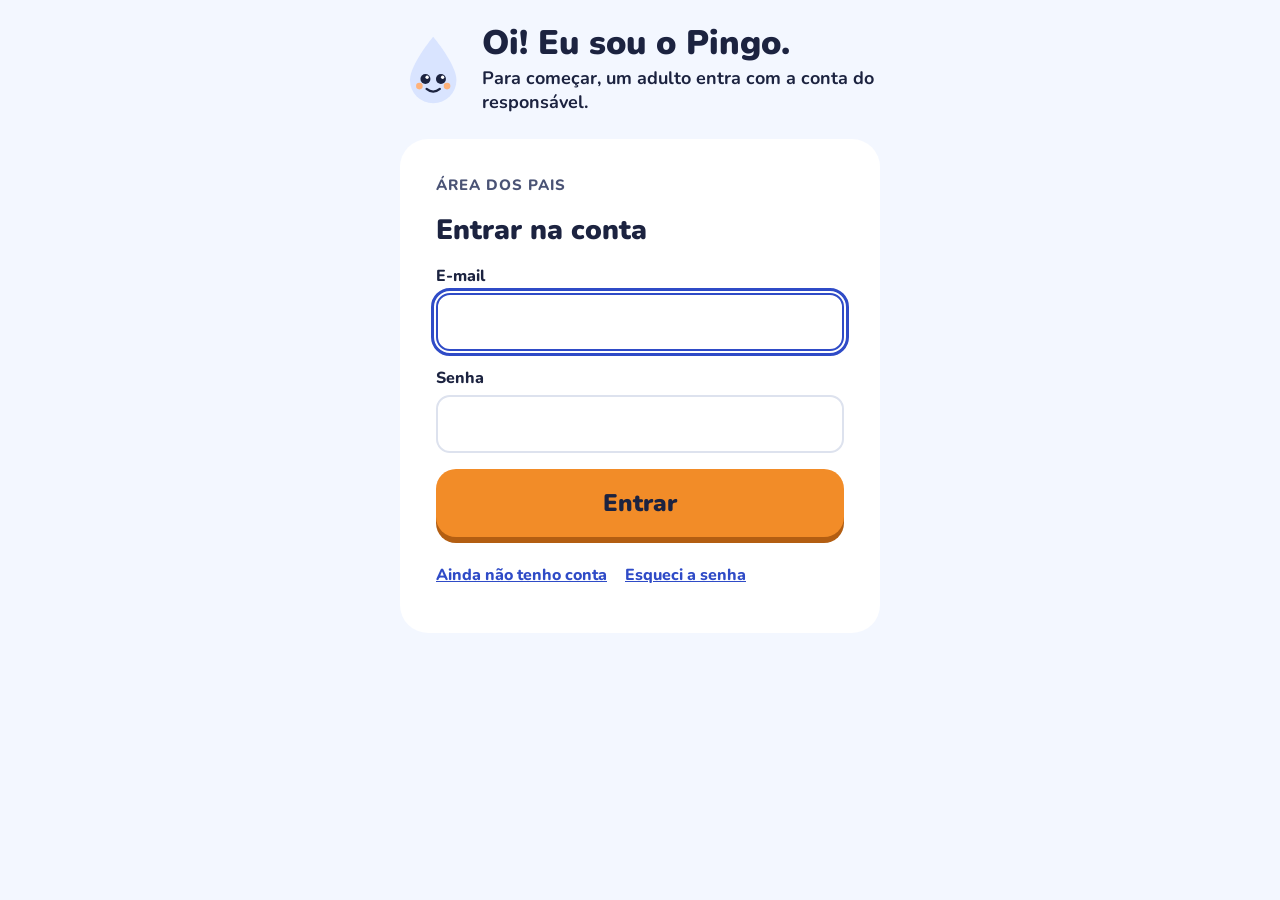
==== index.html @ 5b6b14bb "Pingo v0.3: login obrigatório e logoff - Sem conta conectada, o app mostra só as telas de entrar e c" ====
<!DOCTYPE html>
<html lang="pt-BR">
<head>
<meta charset="utf-8">
<meta name="viewport" content="width=device-width,initial-scale=1,viewport-fit=cover">
<meta name="theme-color" content="#2F4BC7">
<meta name="apple-mobile-web-app-capable" content="yes">
<meta name="mobile-web-app-capable" content="yes">
<meta name="apple-mobile-web-app-title" content="Pingo">
<meta name="apple-mobile-web-app-status-bar-style" content="default">
<link rel="manifest" href="manifest.webmanifest">
<link rel="apple-touch-icon" href="apple-touch-icon.png">
<link rel="icon" type="image/png" href="icon-192.png">
<title>Pingo — prática diária de matemática</title>
<link rel="preconnect" href="https://fonts.googleapis.com">
<link href="https://fonts.googleapis.com/css2?family=Nunito:wght@600;700;800;900&display=swap" rel="stylesheet">
<style>
:root{--azul:#2F4BC7;--azul-esc:#1E3399;--laranja:#F28C28;--laranja-sombra:#B35E12;--tinta:#1C2340;--cinza:#4A5375;--fundo:#F3F7FF;--verde:#1F7A45;--verde-claro:#EAF6EF;--creme:#FFF1E3;--marrom:#9A3412;--linha:#DDE2EE}
*{box-sizing:border-box}
html,body{margin:0;min-height:100%;-webkit-user-select:none;user-select:none;-webkit-touch-callout:none;background:var(--fundo);color:var(--tinta);font-family:'Nunito',system-ui,-apple-system,'Segoe UI',sans-serif;-webkit-tap-highlight-color:transparent}
body{overscroll-behavior:none}
button,input{font-family:inherit;color:inherit}
button{cursor:pointer}
#app{min-height:100%;display:flex;flex-direction:column}
.tela{flex:1;display:flex;flex-direction:column;gap:20px;padding:max(24px,env(safe-area-inset-top)) max(clamp(16px,3.5vw,40px),env(safe-area-inset-right)) max(28px,env(safe-area-inset-bottom)) max(clamp(16px,3.5vw,40px),env(safe-area-inset-left));max-width:1280px;width:100%;margin:0 auto}
.topo{display:flex;align-items:center;justify-content:space-between;gap:12px;flex-wrap:wrap}
.marca{display:flex;align-items:center;gap:10px;font-size:30px;font-weight:900;color:var(--azul);letter-spacing:-.5px}
.chips{display:flex;gap:10px;flex-wrap:wrap}
.chip{display:flex;align-items:center;gap:8px;background:#fff;border:0;border-radius:999px;padding:10px 16px;font-size:18px;font-weight:800;min-height:48px}
.avatar{width:36px;height:36px;border-radius:50%;display:flex;align-items:center;justify-content:center;font-weight:900;font-size:18px}
.grade{display:grid;grid-template-columns:repeat(auto-fit,minmax(min(100%,420px),1fr));gap:20px;flex:1;align-items:start}
.heroi{min-height:min(560px,70vh)}
.cartao{color:var(--tinta);background:#fff;border-radius:28px;padding:clamp(20px,3vw,36px)}
.heroi{background:var(--azul);color:#fff;border-radius:32px;padding:clamp(24px,3.5vw,40px);display:flex;flex-direction:column;justify-content:space-between;gap:24px}
.fala{background:#fff;color:var(--tinta);border-radius:24px 24px 24px 4px;padding:16px 20px;font-size:21px;font-weight:700;line-height:1.35}
h1{margin:0;font-size:clamp(34px,4.5vw,46px);font-weight:900;line-height:1.08}
h2{margin:0;font-size:28px;font-weight:900}
.rotulo{margin:0;font-size:15px;font-weight:800;color:var(--cinza);text-transform:uppercase;letter-spacing:1px}
.btn{display:flex;align-items:center;justify-content:center;gap:10px;border:0;border-radius:20px;padding:18px 26px;font-size:24px;font-weight:900;min-height:64px;text-decoration:none}
.btn-laranja{background:var(--laranja);color:var(--tinta);box-shadow:0 6px 0 var(--laranja-sombra)}
.btn-laranja:active{transform:translateY(4px);box-shadow:0 2px 0 var(--laranja-sombra)}
.btn-verde{background:var(--verde);color:#fff}
.btn-claro{background:#EEF2FC;color:var(--tinta);box-shadow:0 4px 0 #C9D2EA}
.btn-claro:active{transform:translateY(3px);box-shadow:0 1px 0 #C9D2EA}
.btn-pequeno{font-size:17px;min-height:48px;padding:10px 16px;border-radius:14px}
.btn:disabled{opacity:.5;cursor:default}
.trilha{list-style:none;margin:16px 0 0;padding:0;display:grid;grid-template-columns:repeat(3,minmax(0,1fr));gap:10px}
@media (max-width:520px){.trilha{grid-template-columns:repeat(2,minmax(0,1fr))}}
.trilha li{display:flex;flex-direction:column;align-items:flex-start;gap:8px;padding:14px;border-radius:18px;background:#F1F3F8;min-height:128px}
.trilha li.feito{background:var(--verde-claro)}
.trilha li.atual{background:var(--creme);outline:3px solid var(--laranja)}
.bola{width:48px;height:48px;border-radius:50%;display:flex;align-items:center;justify-content:center;font-size:19px;font-weight:900;background:var(--linha);color:var(--cinza);flex:none}
.feito .bola{background:var(--verde);color:#fff}
.atual .bola{background:var(--laranja);color:var(--tinta)}
.trilha .nome{font-size:18px;font-weight:800}
.trilha .status{font-size:15px;font-weight:800}
.link-pais{align-self:center;background:none;border:0;color:var(--cinza);font-size:16px;font-weight:800;display:flex;gap:8px;align-items:center;min-height:44px;padding:8px 14px}
/* folha */
.barra{display:flex;align-items:center;gap:16px}
.progresso{flex:1;display:flex;flex-direction:column;gap:8px}
.progresso .linha{display:flex;justify-content:space-between;font-size:17px;font-weight:800}
.pontos{display:flex;gap:8px}
.pontos span{flex:1;height:12px;border-radius:999px;background:var(--linha)}
.pontos .ok{background:var(--verde)}.pontos .erro{background:#E8A25F}.pontos .agora{background:var(--laranja)}
.icone{width:52px;height:52px;border-radius:16px;background:#fff;border:0;display:flex;align-items:center;justify-content:center;flex:none}
.folha{display:grid;grid-template-columns:minmax(0,1.5fr) minmax(280px,1fr);gap:20px;flex:1}
@media (max-width:860px){.folha{grid-template-columns:1fr}}
.quadro{background:#fff;border-radius:32px;padding:clamp(18px,3vw,36px);display:flex;flex-direction:column;gap:20px;justify-content:space-between}
.conta{display:flex;align-items:center;justify-content:center;flex-wrap:wrap;gap:clamp(10px,2vw,24px);font-size:clamp(64px,10vw,124px);font-weight:900;line-height:1}
.conta .op{color:var(--laranja)}.conta .igual{color:var(--cinza)}
.pad{position:relative;width:clamp(200px,30vw,360px);height:clamp(150px,21vw,240px);border:4px dashed var(--azul);border-radius:24px;touch-action:none;background:#FBFCFF}
.pad.ok{border-color:var(--verde);border-style:solid}.pad.erro{border-color:#C2410C}
.pad canvas{position:absolute;inset:0;width:100%;height:100%;border-radius:20px}
.pad .dica-pad{position:absolute;inset:0;display:flex;align-items:center;justify-content:center;font-size:18px;font-weight:700;color:#8A93B0;pointer-events:none;text-align:center;padding:12px}
.visor{width:clamp(180px,24vw,300px);height:clamp(130px,18vw,200px);border:4px dashed var(--azul);border-radius:24px;display:flex;align-items:center;justify-content:center}
.aviso{display:flex;align-items:center;gap:14px;border-radius:22px;padding:16px 20px;font-size:18px;font-weight:700;flex-wrap:wrap}
.aviso .txt{flex:1;min-width:200px}
.aviso p{margin:0}
.aviso .tit{font-size:24px;font-weight:900}
.aviso-ok{background:var(--verde-claro)}.aviso-ok .tit{color:var(--verde)}
.aviso-erro{background:var(--creme)}.aviso-erro .tit{color:var(--marrom)}
.aviso-neutro{background:#EEF2FC}
.instrucao{margin:0;text-align:center;font-size:18px;font-weight:700;color:var(--cinza)}
.lado{background:#fff;border-radius:32px;padding:24px;display:flex;flex-direction:column;gap:14px}
.teclado{display:grid;grid-template-columns:repeat(3,minmax(0,1fr));gap:12px}
.teclado button{height:76px;font-size:36px}
.balanca{animation:balanca .35s}
@keyframes balanca{20%{transform:translateX(-8px)}40%{transform:translateX(8px)}60%{transform:translateX(-5px)}80%{transform:translateX(5px)}}
/* fim */
.fim{background:var(--azul);color:#fff}
.fim .tela{justify-content:center}
.estrelas{display:flex;gap:10px;align-items:flex-end;justify-content:center}
.semana{display:grid;grid-template-columns:repeat(7,minmax(0,1fr));gap:6px;text-align:center;font-size:14px;font-weight:800;color:var(--cinza)}
.semana div{display:flex;flex-direction:column;align-items:center;gap:6px}
.semana i{width:38px;height:38px;border-radius:50%;background:#E4E8F2;display:block}
.semana i.sim{background:var(--laranja)}
/* pais */
.pais .tela{max-width:900px}
.campo{display:flex;flex-direction:column;gap:6px;font-size:16px;font-weight:800}
.campo input{-webkit-user-select:text;user-select:text;font-size:22px;font-weight:800;padding:12px 14px;border:2px solid var(--linha);border-radius:14px;min-height:52px;background:#fff}
.campo input:focus{outline:3px solid var(--azul);border-color:var(--azul)}
.metricas{display:grid;grid-template-columns:repeat(auto-fit,minmax(130px,1fr));gap:10px}
.metrica{background:rgba(255,255,255,.14);border-radius:16px;padding:12px}
.metrica b{display:block;font-size:26px;font-weight:900}
.metrica span{font-size:14px;font-weight:700}
.lista{display:flex;flex-direction:column;gap:10px}
.item{display:flex;align-items:center;gap:12px}
.item .tag{width:44px;height:44px;border-radius:12px;display:flex;align-items:center;justify-content:center;font-weight:900;flex:none}
.item .info{flex:1}
.item .info p{margin:0}
.peq{font-size:14px;font-weight:700;color:var(--cinza)}
.cores{display:flex;gap:10px}
.cores label{position:relative}
.cores input{position:absolute;opacity:0;width:1px;height:1px}
.cores span{display:block;width:44px;height:44px;border-radius:50%;border:3px solid transparent}
.cores input:checked+span{border-color:var(--tinta);outline:2px solid #fff;outline-offset:-5px}
.cores input:focus-visible+span{outline:3px solid var(--azul)}
.perfis{display:grid;grid-template-columns:repeat(auto-fill,minmax(180px,1fr));gap:16px}
.perfil{background:#fff;border:0;border-radius:28px;padding:24px 16px;display:flex;flex-direction:column;align-items:center;gap:12px;font-size:24px;font-weight:900;min-height:170px}
.perfil .avatar{width:80px;height:80px;font-size:36px}
.modal{position:fixed;inset:0;background:rgba(28,35,64,.55);display:flex;align-items:center;justify-content:center;padding:16px;z-index:10}
.modal .caixa{background:#fff;border-radius:28px;padding:24px;max-width:760px;width:100%;max-height:90vh;overflow:auto;display:flex;flex-direction:column;gap:16px}
.replays{display:grid;grid-template-columns:repeat(auto-fill,minmax(200px,1fr));gap:12px}
.replay{border:2px solid var(--linha);border-radius:18px;padding:10px;display:flex;flex-direction:column;gap:6px}
.replay canvas{width:100%;height:120px;background:#FBFCFF;border-radius:12px}
.ok-txt{color:var(--verde);font-weight:900}.erro-txt{color:var(--marrom);font-weight:900}
.sr{position:absolute;width:1px;height:1px;overflow:hidden;clip:rect(0 0 0 0)}
.linkbtn{background:none;border:0;padding:0;color:var(--azul);font:inherit;font-weight:800;text-decoration:underline;cursor:pointer}
.btn-perigo{background:#C2410C;color:#fff}
:focus-visible{outline:3px solid var(--azul);outline-offset:2px}
</style>
<script src="config.js"></script>
<script src="vendor/supabase.js"></script>
</head>
<body>
<div id="app" aria-live="polite"></div>
<script>
'use strict';
const MODEL = {"w1": "[base64]/8ABg39AAT/AP8ABwAA/QD0/gAABAACEvsE9QQAAAEBAPgF/PkBAP0HDwEBAAcBBgABAAT9AAAABAUE/wAAAPX1CwABAP/4+AD9APYA9QIGBwEAAAAA/gD5APkACgAA+/X8/gL7CvwA+/0AAAAAB/zwAQEB/gQAAPMJD+sACAoB//8AAAEAA/8AAf0A/AABAOX8ABISAe//Dw39FPwAAgr/ABQl9wEO/QD7/xgAAPYA4Pr9AQ4BBijvDt4PAP0EBgDpDPnrBAP0EiYFBQAWAxEBBwAM9wAAAAkOEPoAAAHj4yAAB//96u4A+ADl/+gGEhgDAAAA/vsB7ADrABwBAPHk9voG7hzvAPLzAAUA/xT13QMCBfkPAf/eGibaABgZBP76AAAEAAr9AAT1//P/Av/m/gAMDAHrAA0O/AzvAAEM/wATJvgBDAYA8wAR/QD2AOz88gAOAQQx9gvhDgDxABoA6gj76AIR9AwqAgwEEgIKBxAAC/sAAgAGCw70/wAB6e0ZAAT//PLvAPsA5P/pBwsUAgD+APj+CvIA6wAd/f/36/n4BfMV9gD38AAEAAAO8dYBAAP0CQH93xwp4gAXEQL+9AAAAgAG/QAI+vzy9vz89gAAAgIA9QAEBf4A8gAABQAABRP9AAMIAPYAAv4A/AD///UABQEAGP8C8QQA8/4WAPYAAPYAD/oBFAAJBAQAAAYMAAQAAAEAAAIE+f8AAP8ABQABAP4A+gAAAPUA/AMBBgEA/gD6AAr/APgADP3/AAAA/AL9Af8AAPcAAgAAAfjsAP8A+AAA/fIKE/8ACAAB//gAAAAAAP8ABQD9+/f8/QD+AAD/AQEAAAAA/wEAAAAAAAAB/wAAAgAAAP//AAAAAQABAAAAAf4BAQEBAAABAAAAAf7//wEBAAH//wEBAQAAAQAAAAD/AAAB/wEAAAABAP8A/gAB/wEAAAAAAgEAAAD/AAAAAAABAAABAP8AAAEBAP8AAQEBAAABAP8AAAD/AgAA/wEA/wAAAAD/AAH9AAH/AAAAAAAAAAEBAAAA/wAD7gD/+QkIAAD/AvEGAQMBAAAAAPwA+xEAA//x/QAAAAkABP39/gntCQYLBAAACAAAAAju/PwHBfz8+fMHBgkB/wAAAgAA/QAFBfQM/wAACAD2APAABP0GAP4AAA8H/wEA+QABAAD+Bv8ADADzAAEGDQD9/Q8BDgADCADzAAAB8xQBAfQQ//z+Cf36/f4E6AAG+wAAAAL+/wAEDAD/APYBB+cA/fASEAAA/gXpCwQHBAAAAQD3/fYZAAb96Pr/AAARAAb5+voQ5xENFQcAAA8AAAEO5vf2Dwz39/XrDA4PA///AAUAAPwACgnrFP4A/wwA8ADqAAf5CwD9AAEXDP4BAPQAAQAA/Av/ABUA7AABCxMA+voVARYABw8A6wAAAeoYAwPuGP34/RH68vn8CeIADvYAAAEE+v4ACRIA/f/[base64]/AAABAf8AAAAA/wAAAAAAAAAAAgEAAf8AAAABAAEAAAAAAAABAf8E/wD+AAAA/wEA//8AAAAAAAECAQL/AAAAAAEAAAAAAQD/AAH/AAABAAACAAEA/wAAAAAA//8AAAEAAQAAAAAAAAAA/wACAQD//gAAAAAB/gAA/wAA/gABAf0AAAEAAAAA/gECAAAAAwH/AAAAAAABAAAA/wEAAAEA/QAAAQL/AAABAf8AAP//AAAAAAUBAAH+AAAAAQEBAAAAAAABAQH/Cv7/+wAAAP8DAP7/AAABAAACBAEE/wAAAAACAAD/AAEA/wAE/gAAAQAABAADAP//AAABAP3+AAACAAIA/wAAAP8AAP0ABgIA/fz/AAEAAvwAAP0AAPkAAQL4/wADAAEBAPwDBwAAAQgD/gAAAAD/AQAA//4BAAABAPsAAAED/wAAAQH/AAD//wEAAAAHAQAC/QAAAAEBAgAAAAAAAQIC/w39//kAAAD+BAD9/gAAAQAAAwYBBv4AAAAABAAA/wABAP8ABf0AAAIAAAYABAD//wAAAQD8/gABAgACAP8AAAD/AAD9AAgCAPz6/wABAAP6AAD7AAD2AAIC9f//BAABAQD6BAkAAAELBP0AAAAA/wL/AP/[base64]/AACAAP/APr9/AACAAAH/wD/AQAA/gD+/QAAAAEA/QQHAQUAAQAAAgAAAQAAAP8AAAD8AAIB/wAAAAD9/wD5AP8H/wAAAQQFAQAAAP0AAAAA/AAAAAAAAAAAAP0AAAD8AAAAAP8D/gD/AAAAAAD/+gMHAAACAAP/AAAAAAADAAAB/wAA/gD8/gAAAQYA9QEDBAEA9v//BAIAAwoABQAB//cAAQAE/v72//kABAD/B/4B/gIFAP4C+vsB/QABAPwHDQAH/gMAAAT/AQIAAAD/AQD8+wADAfn//wD/+f0A7v39EP3//gMFCgIBAAD5AQD/APkA/v8AAAP/AAL4AwP++AD/AP/9B/wB/gAAA/8A//MHEAAABAAH/QAAAf//BP//AvwAAPr/9PwA/wABA/QGAwMCAPYC/gQHAQMJAAL8Av31/wP/BP7++/73/gT9AAUBBPoECwABAPr6BPYA/wH9Bgv/AgQEAwAE/AIDAQAA/gQA+foAAgL6//0A/vT8/+sA/hEAAgADBQz/AgAA+QEA/wD6APn9AAAK/wAB+AMK/Pv/AP8A+wf4Av8B/gz+AP/2Bg8AAAQAAP4AAAP//wL//gL9AAD4/vL+AP3/AQX4CQECAv/5AgIDBAEEAwD//Qf6+P/5/gP+/v8C/QEB/AL5BQb8BRf/Cv///Qj1//4DAwIF/v8CBAgBAvwBBAEAAP8FAPQAAQD+/P/8AP33AP/w/f4J/gcAAgMA/AACAP0AAP8A/gDz+wEAEQAAAfsCCf38Af/7AP4F+QgAAvkPAP//+wIJAAAEAPkA//wFAAEA/v8F/wAB9/359f//Av4Q9REEAggC+QcIBwcCCwH9+vkO/QH+9/7//P78FgP3A/gN/Q4L8wsd/A/+/vUQ8vb5DAAACPn3Cg0NCQb9AAv/AAAADgXsCwAA+PX1AgD+/AD48PH6//QT9QMG//n9A////gP0AAEA7fn/+g/8/fz5DBD/+v8B/gADCeoKAwX5GPr+/vMHDOv/DAn4BPz/CAIE/v7/Bwf/+/b6+ub9AAj9EukSDgcFC/YHBg8EAx0V8gMHE/79/AD8//P97w8D/Qr3FQUHF+ESGvcUDP/kEfDq/BP6Bhn+/AwdDRkHAP8U9gD//xUO9wUBAP/q5QcAAvz+6urw9fvjF+IJDwj4AAP///oG5gD3APb2/usB8vcC6BsE//L6AQEABBfp9QYH+xYI//viFSfY/RcY8wb3/woHBAD8/w3/+u/z+vfl+wETCBjgEBQUBRHwAQYYBQAqIOwBEBD++PoJ9gDp/+QF+v8Y/BgUByHQHRX0FxH+3BTy3P4V9A4q/P8GKg0hEAb/IfAA/vwSEvUFBQAC2eMNAAr8/uDo8fH71xbeERgH/v8DAPv4CeUA6QAE9f3j++nxCt0oBQDz7gAE/wAe5/ALCvoLDwH52Ccz1PklHvYB8/wJDAgH+f8W/vLo8/rv3Pz9Ew0P2woYHf0K3wECIQAAJzPqBREa/uT8Ce8K5v/m9+MEHQEULQccziIU2hEw/dMKAtUCKfELNAESDSkKExkj/SD6AAD6Dw4G+wUADeTnGwAE/f3p5fvz/NIQ4BgTEQkG/gDu/hfqAOEAE+r79fDt6w3cI/8A9+IAEAICGN3bCwX99wwA9M0yQtb0KhD/AuQACQwHBfcAG/vq4+Lu6OT4+wkZDeQFGRf/A+IDARv1ABoy9QUTE/zd+wv1Dvb/6vLjCxEFBCwEFt4fA9v+Mf7n8gTU/ivsCDD/FggWDQkNJfsWAv8F/QAED+D7AAjx+hwA/fn27e4B8v3YDPEOGxkFEfgB8QMS8wDtACTnAQbu8e0M7xUFAP3qAA0OAgvk1QL/AukK/uvTHy/09yAABALeAAwN/hD4ABYD8ObX7fjt8QADEAbuBxMEBQHwCwMG+v4MGQP3Awv66f8D/wkFAO35/AoEBQMPBBLxFgXj+hH/+fAB6fgj7A4S9AoECRAH/xj+CAP/BAQEAAno9AAB+PkWAPT28Or+Aez+7RL6Ah8M/hX0AP0BA/cAAgAa6gkL8fT0CAMPCv///gD5EAAG4uD5/gcCEfvz6foS9v4I9gYE5AALCPUQ/AAJBwH05PcK9OcAAQ4N+wUQAwr19w0GBP4ACRH/9/0X/OwB8/sHBgD3+v8D/wMK+gsX/xkC6/4T/gH88OT3JfQKDPL6DRAYCQAU/wkDAwoDCQQJ9fAA/wL8DADq9+/qBAHs//AaBP8YCvYR+AD+/wr9AA0AEewIEgH58AQLDRz/AwUA8RYABd72+P/+DAz28Pv9CfX3Ct4CCOgACwjzEPsADhAD9unsDvncAP4HFQIBDAAL7wILCQ3+AAYe9/b7Iv7u+PX3BwMAAfD/BP0AF/gQHAMY/vALGv79C+rk8yUD/w3r/BIWGQn+FP8KAQIFAQ8P/vz3/wICAP4A5Pr96gMG9ADxKQL+FQftDfsA+/kQ/QAUAAjzCBAE+u4ADRAf/gMOAOgOAQbdBvwC+hQJ7+4D+gDu8RHZBgvmAAUI/g/3ABMTAvXw5QnhAwACEfX6ABIG/gH/AvsK/QD+LAMBBAr/2/MEAAgCAOby/w8HGgwn7RToDvj5/CP++AAS7v8VCAMWARLzGQEF8CEBAf0CBgH9FBv+/v8H2v8iAPr97+rgCgMB9RXx/RADBAX2APj1/O4A/QAg9wTx3fLuA/AX+f39/AAYDAAJAOT5ABT8Ffn55RMo4OsUFwbq6wAEAvcN6AEB8wL++gIA8wEAAgz7/v8HBf4AAv/9A/4AABsDAgUAAO/8BQEFAQD09f8IBhABIPcG8wT4APsU//z+BPsBBQIFEAMP+gsAAvoYAQD+AQUB/QkW+QAABfEAFwAC//f49gUDAPcF+gAIBAUB/AD7/f75APoAG/8D+OP5+wP5DPT//vkAEAAACAXo/f8Q+Av///ELF/P5CxUK9PgAAQH8CPgA//cDAP8DA/YAAAIK/f8AAwP9AAD+/gIAAAIRAgEG+gD/AAYBBv8AAP3/BAYF/Rj5/+4A/wD7CgD5/AD/AwAABhAEEfwBAAAADAAA/wAEAP0BD/kAAAYAAA0ABwD9/gABAgH1+/4CBgMHAf4AAAD/AAD3ABQEAfju/QAD/wjvAP/0AALvAAYG5///C/wEAgH0DBAA/wMUC/r/AP4A/wX+AP/7A/8AAwD8AAABBP//AAEB/wAA//8BAAAACAEBAv4A/wACAAIAAAD//wECAv8Q/gD5AAAA/gUA/P4A/wEAAAMGAgf/AQAAAAQAAP8AAgD/AAb9AAACAAAFAAMA//8AAAEB/P7/AQIBAwD/AAAA/wAA/AAIAgH9+f8AAQAD+QD/+wAB+AACAvT//wT+AQEA+wUIAAABCAX+/wD/AP8C/wD//gEAAAEAAAAAAAEAAAAAAAAAAAAAAAAAAAEAAAAAAAAAAAAAAAAA//8AAAAAAgAA/wAAAAABAP8AAAAAAAAAAQABAAAAAAAAAAAAAAAAAAABAAAAAAAAAAAAAAAA/wAAAP8AAAAAAAAAAAAAAAAAAAAAAAAAAP8AAAAAAf8AAAAAAAAAAAD/AAAA/[base64]/[base64]/wAAAwAAAP//AAAAAAH/AAAAAf8BAQABAAABAQAAAAAAAAIAAAD//wEAAQABAAAAAAAAAAEA/wAAAAAAAAAAAAAA/wAA/wAAAQAAAfz/AAAAAAAAAAAAAP8AAAACAAAAAAECAP8AAAAAAQH+AQAAAAMAAAAAAAAAAAEAAAAAAAAAAAAAAAEB/wAA/wAA/wAAAgj9AAICAAD5AQEEAAADCP0C/wkA/QD9/QP+AfgG+v4CAQMABQMDBAABAQT//AAAAP8H/QQI/gEFBQQBBQEABAAA//8DAfz/AAIAAP7/AP/+Af73//wH/wYAAgf7/gAAAP0AAAAA/wD7//8ACf8A//0ECAD7AgD/AAMH9wT/AP8K///++QMC/wAFAAX/AAAA/wADAAAEBv7+/fz6A/ABAQUG/QADAwD78gIDBv4ABQ77Av4M//kA+f0D/AL4AvT9BP0F/AYGCgYABAYC//r/AP7/Bv0IEv//BAgHAAcAAQYBAP7+AAL/Af8CAP7+9wD2/QH+8vz7CgACAgMH/P39AQD5AAP/AP0A8Pv+AAX+//8CBQL//AEA9P7/CvkDAAH4BAH+/fEDAQAACPwMBAAAAAABAv8ABgz//fj++gvL+fv8FgcDAP4C3e0KEBL4ABf/5vP6IPn9/uX2+fgcFBTu9vX9IuAkIhUhBhIt9gbyAvzq8xIDAhLt6RceHwAQ+wMYEf38+/8J9Rv18/kJ+9EA2AwW7wDx9/gN/PsGAeHqAAoB7vQR/AD3ANHe/wAo+/b5GgP+DPv3/9X4FAj+GAwN2Rv++vQQ++fsARfsDCTt+/wPEfv+ARoe/Pjv/REF1+X3+B0IDwD9/+LiEA8gAv0qBOH9+Crx9/Hk7QDvHRUW7P3+9yfcHyIRLg0TKf4Q7wn53+kbCAAS7eYQLSUIEfgKIA/zAPMCEO8d+en3BPfdAN8IF+H6/fv/CA75DPrv5QIRCOfyEfMA/QDV1gH9Jvfv/BwNAQ389fre+hcR9yQbDdceCfXzD/Lh2fsg6A4g7fj0Hx/19AMgIvjy4/UM5fXeCPsN9AwCAgP26gwNHQL1KRfzBwEX/PDy9ev/6Q4RCe8AFvsm7w0VCRMIBhUNBvUFBvIACQwKEwD5BicSDAH1AiMC7f3x/gX3IgXxCe756wD37g3i7P8AC/UT8xH9Au75CBTrAAfsAAAA6eAC+RPu9gQEDgX+8+vw9vQTIfIYFwTnDAz5BvT9/M7vIu7/Ef7z9hEX/PEBERDx7uj4/sL+8CYLB+8PCQwCE94FBhwF+Bof8wcICQrz7g7yCucLBvj5ABP8GhL5D/YP+gEaC/vxBxDpDgPzEBMABwoeDBfw5gsb8OsF6AkOBBEY+Anb9AkAEOcBzuEHAw/qEusICw3/8AML5wf+3AAFAP//Aurv5vEK+wwE9vnv7gL1CS/0DRYH9BcW9QjgDy246CcKAfAK9/YYEgLo+Q359OL4BPTI9gEgCPXmFAcGFAngDgIJGQUOC+f5CAQU9/QX+/znDhcAC/wBBA8O8wwJFPQFGfr89/MVAQPv8R4B+PkKFwkV3vISDvjrB+gVEPsOIvkE3AEIAAvg98/kF/4e8iTpCRwbDwH6BvX77dYACAD2BBXU/O7pDeICB/EF9/j89wEfAxQKDQMPFu0A8Qc8rt0S+AfkB/33EwsS3P0A6/brAxX74N78Gv8K8xYHEBbz1gABBhoFBwTb+vwmCgH8A/b06BoUCRkI+xMF8QAVBxEC4ioA+gf7HOHzF/EGC+vvFgASGvsCEQnp9vDtFQf2AQ34/OsC+wDz5vzN4Q/8Bfsc7QMeGwAP+Aff+AXbAQ8A3gEV0BPr7QvyChnpIAUE8v/3Dg0mCgbrHAv08/P7JLPpBOMB7vD3Bhb7DdP+FPDx9vcQ9tzb6AcIDN8UEA8R9d0BBggGBREK5AEGGPn1/QkA8gAaBAoOIQAl8uj5ExESC8sbAuYA7Cal1yfg+wb4+hAIFCEJL/UM6Pv/BA348gHx2hTw9xkA4NX9ydQQ+hP5Cer/BxcQFwES9vER3QABAOvx9/IS9t4I3hod4xz99vMP/g8HJQMG9hgL+fvY8CfBBA7YBfDL+hcW/gDN9g739fz9HPPRBdoAGfjj+w0bBgnZ8u0M5gMBG/0LEvYK9gsBAwIBDOT7/xkQONwIAP/3EwfO7xPf+u0osfAs0wrzDBv/9/8I6RjoCdz48gv+8hDs3u8Z5vUt/vPF+sbXH/oX3fbtBh4lGBLzGfQMANIA6wAi++37/u3QFMMPBNkJ6ucS+fERC/0A8xb1Bgz+1PM+ugkK6xTy2/0YCPIY4fcC+P/z+Afm3Qzl+wUI+/TzDPgF9+3qD/Tp+wv6DxIKFPwCBf3/9vr6BgQYDj/g/wX29wEl2ewa9PboHMn/IdIf8Aka5+D1+uwQ1Pnl8u8M7eok7ePyFPj1Lf721gbO9CH3Evjv8g8YJw8T5zD9CuLiAPkAJPziGQDs1Q/W/vTlDOjgHQj5AxcAAuok3Q0D/9LnIdToBfwN/9bpJfv9D+3mBQbs+/EM6uHr9w8BFPb8AwEA8PP3+xD49QMQ/wYNGSAOBwP5Cevt8QQCCg8r4vIH9OIAKtDaIALw5gbNBjfSNPf3FPvz/QQGEdsEAfb7CAL4HP3g4AcB5RoB7O8G3REc/ezw8+X9Jwr4GOUr8RMI2gD3AB/67SsJ7+sE5PT07hLw9AsIEf71D//tD+oFAO/M5ATt7hELCwPS4yAFCREH9wEh5fDuEv8E1fgQARjn+gQG+/LYCAoZAO4dC/AEDzApCgT97f/y5PEF8P4MBPAE8gLKERni5jMN5gr54Q4k7S4K7QsD/AMVCf/vFfv4FvkDGx8B4+MF+uoL/+v4C/wMC/zN6BjjDyHz6Q73E+whHdoA+gAW5fEaDeTmCfAI//Qn/f4ECScS8QIL9/kFDPPl1vb57+cTGAsS5N8XBAEOC/UINurU5Qb+/u4A+QcO6fIHCugD4f32LQ/nEh34BxIhH/f5+u0D9Ovw9uP8IhD7FMQKvBAT/ONS+ughEe4lEANEGOgd5Qzo+ff8EhnnAhXe9xFG+O/oCNrzNQD94fcL0BkG3NIp3BE2+/P/2x3iHvrTAfEAJM8SFO7b2xH3H+3yHfL5Gw0eNAHo/eELBRjw6dIKINDVIUUZCuPn+w74LAX5Ahn10d/c+vr5/wgT//P1FgMBDfYC/gT5+wkOBAMHC//h+A8ADP7z1On8EAwM8hbPCuYH/+L/Lvz++gLyDQgCFRwAFfQR/QHtHQsH+/8N+/YEKur7/AbqCyQA+u7/AOQT+g/xJfYHHgQED+kD7fn87gD4ABzfFQXq7vIN7RHy9/cN/A4L/xT+6fbwDAML+vPoAwfY8gZC/u71AwoL8RT7Af0BBv3oDgoL+QASBAT/9vsD/Ar6+/8JBPoN+QQACg0HAQUDBQD/+eQK9wMB8Aj6+vb8ABnt+SEL8uj6/AAZ5QEe/A/7/wv0/An/A//+9Af59gTx+AkB9gHoAA78BQ78BvwL/f/8/QT+9wD8DvMAA/oA9QAU5u4HDf/9AuL6/f7//P36AQAL5/wC+goKBQT98wUF9wQHGAD3DA8O/gECCgQCDv/u9hkFC/EAFvYSB/3w/gML+/kD/gL+DvP/BQcUChcJ+wj//f/ZH/v99ucX5wr6CAQn8foWDPfr+ADyHubsJgIB/f4R9P//9v0A/+kM/PLvAfsJ+wP92AAJ/QcE/v8AAwPt/vvy9e0CBBH4AAUCAAEABfLf/xwIAfHZ7goD/fUA8fsA9fAICQb/FAIHAP4GAwQRCQL77xITDfgM9AgFAhYB7v4bAAQAAAAJBv/9AwMAAP4AAAEAAAYD/wIDBAD6AAP+Av4A+/n0/wX++gQAAfgBAPwBA/72Afv8AwH8CAABBAIGAAD/AgAFAAAC/wL2Av79AAIG/PoAAv4CAvwD/wX4Bf8GCfsHAAEAAgAAAAD2AAH8A/8B/P8DAAL8AvgDAP3/AAf98wAA/f39AwD8CQAFAAb9AQX+//wDAAYDAgIA/wD7+wAAAAD/BwL+/wQDAPwAAAABAAACAAABAQEA9/4C/QH+AP31+wEGA/0F/wb8AQD/AgL79gD//QX+BAcAAAMBBQAA+wUAAwAABf0B/gkA/gAC/f0DAAD9AQL5AgEF+gcABgcACgEAAAQAAPsA/QAB+gj/9fr8BAAB+wH6BAAA/wAE//YAAP//AQAB+gYAAfwEAAAB/v37AwAG/wABAP4B+/4AAAAAAAIAAAABAAD/AAAAAAAAAAAAAAAAAP8AAAAAAAAA/v8AAQH/AQAB/wAAAAAA//8AAAAB/wEBAAABAAEAAP8BAAEAAAH/AAACAAAAAP8AAQAA/wAB/gAAAP8BAAEBAAIAAAABAAD+AAAAAP8CAP7//wAAAP8A/wEAAAAAAAD/AAAAAAAAAP8AAAD/AQAAAAD//[base64]/AQIAAP8AAAABAAAAAAD+////A/8CAP3//wACAgQA//8AAfoCAQMAAAEB/wIA/wL//wEBAAD//QEAAf8A/wAAAQD/AAAAAAEAAP8AAP0A/gIBAAP///4B/wIAAPr+/wABAAABAAACAPz/AAAAAAD/Av8AAAEAAP0AAAAAAAAA/QD//wAA//0AAP//AAIAAAAAAP8AAAECAAABAAIM8AD69Q4MAf77AO8ABgYBAQH+8/n59Rj6DwPn/Pj/EREW/fj5/QPgEAcUBQIAEPoUAfIW/fYJCgAB9+8G/xD5AvEAAgz/+gD+BAAN/QH7AQLnAOwMCv4S9/3vDfoG///p8/oABQACCf8ADwDl9v8AAAL+/BD8AAEHAAHrAAD+AAEAAuoA+Pr+BfXpAAH5+P8O/gAAAAH8AAYLEgD+AAAVBfQE9AQGBP8DA/ns5gX8Evv8+hb7A/YaAgAA9fsD9RrvE/n4DRQOABAREwoF+gT9EPnhFPf3CwwJEPYDAhMO+vrwAQYG/vn79BAADfwIBfTj6//vC//45/sIBAX7AAEICPX9+Anz/gviAAgA4fT+7AD6/gP+EfwBAf8B9fUBDwb/+gbn/wXy/ef+9uYADfcRAv0A/wD/CewHCRf99Pr/8gjrAvoADfv/AQv85+UKBBj1/v4e8gQBFfb0+fL5Beob6w3v+QsMDQEUFQ8VC/sW/w3w6RT19Q4aAxf3AAAbE/n47w8IC/bz9/QVBxH+AQXs4+T+4wgD9OoGAwsFBP4MBgv5/PoL8fkM6gAGAOvnCOoA9PwI+w/4/vz6AezoBxAO+/8L4/8N8/7r/vPs/BP3Egb6/fwKCADtDRYM/PTz/fD33e71AiEDFwkHB9zPBwkn/foWF+z++Src7PDb5QHcKQEL5f0AAhPvHicGMQ3zQ/YR5OcZ5O4gIQAU+PUILx4A9+wUHBbo99/6DgYp8O8K9erWANgKDeHvBAoUAhzoDQDx5vsLGd78F+sADADL0BLyB+3xBBwQ+gP48AjQ3hMV+v8MC8v6Ed/29P3k5Pkq7ggW7vPqHhsB4BQwIOLy4eMP793c6PciASMD9QTjyAwXMwz6HhPk+fUu++/v2NX4wjwUGPIDBBEo7Rch9jED9iUIFdTiJMz4ISQADNzxElIdBvLgKCUe4fzY9hMMOdn4A+Lgy//V+A7Y7QoQGP806BkL/dzv+R7gBRrRAA0A1b8o6hbf1gcaIfD++PH53OMeIeAJDwPGDSPY8+/1993nO+MIC+fs2iocBNgNJiLV5crMDNbz0vb3Ce4T8/QFBsUQDy4D6QYN8vf7ERbw9Ofv970dHgzv/CMkG/zyDgAR4wEAIPra7S/PEPsSDhTwAx4+/QTY5RkfFtn7zPMOIjDm9Qjby9wBEOIP2ucOEiT6JNsUEwPr5PsY4Q8E0gAOAPjIIuYc0dIOBxn4/ff55wrfHirbEgYC7xQc4Qjp+yDR2jDuBAAI7t4dIAzb+xIS0+LN4/28/8oaEA3oAur2+hPEAgAr++4eDeURFgsP4/kH8gLJDA/49gEZHvwH4xXtCuUA/Bn60/Ua8RXy+hgU+g8WIAMH3+f0GQTi8tTx/iI0Cu0N1+jsAR7YFtveIwMm7xfeHRAGBPAFJ9ESD8cB/AAH4wLaDN7lG/MN+/zm5OwB1RA/7gsQAAYGHAAP9f0yxtUs8/P/It7gGCEH6AgYEs7n5/jfyQLaB/gF6wTo//v34ez9GBn8DAzXDw4DGQME/ePf1hk2DAfdBxv+Avj/9Pn3+fMN/t3+/fMC9wkhAff/CwUD/uXV4w4N3tXjBgQHNxX0Cd0Gy/8E/R7m+BsWFu8K2xcdCBLzCybRCf7V/AoC6RoEwhX58h8FAgcB/+0I4+YEKgQ3Dvn7DPn6FAv8IMffA+L2ABrC2hUZAOMTIAvZ/xgCCt/7Bvn3FNcG7RIF3OnyAhMjDw4W2f3/EiEeDunn0uosIRoN7Agg/wQK9+gADtfeCv7iBRfb9QYICgTlCQ8CCRDz79kR/eje9BT68in5/QTjBtX9/foD3vkRCuv6GNYdFAoQ+/Ud1fcAzf8A/9Ed/aoT/OYMHRgD/hQDC+f98CEDNRf24Sf0+QYMCTLP7AbJ+v7tveANFA3gDx360Agu5SPqAQbpChbWCAoiE977/f4CEQYcDNn4/gISFQn0A9ACMhwKCgMFFu7tAvwD/hLi8fztCAso3OkD8gTy9/4K/Q8d/BndEerg+Agb9eUc/PwQDAfm+/PkCcv0CwfWBAvsEgIJKP4IGuHo8Nn96P/JDfi5AAPpDRAMD/EXHgbvBNcUGzIVDeor8wgM+fUvywEEqvP+9Mj/GAX95gsh6vckIRIL9vz96Rsg0PQQJwvw+PwDEPsQKhLpAQ4TBPfyAgLiAg/18/sKCCPpC/sA7QkFzO330f4OL6b2CuQS/woFB/INKu4h6hwA3f75INjzCuvrERv4+/z+1A/S0jL52PEi/BcN/jUQFBDz7O7f/uT+8erlxwv73SUEJQvl/Rr08//dEycMGAzdGgYWEP3yN9H/AbzxCureGioGGO3zHu0AGAr27gAP7OsSDt72DCoN+vT+9woD+Cn+5gEaDx4M+gP18PMT/gj9Axgi3Ar1BO/8BM31AOH5ECTHFxXkHez+CwPh/iDsEekQAOnt/xzdBQjl7BsfAPoE8Mob2tUx9eH4H/wfFf0yCQwT6Pfr6Pzp/gH47ewg8O8d+BgC+AgO7QgB2xgYDhUG7Rb1GRUL9xLf+/q59xD33ykYDBH88Av04Rz/Au8F/Af5EhD9BwocF+PeAfoK+PMXE+L9C/kdBfgP4QDwG/4E/hELF8YE9QkFERDdEg/x+wAu1xsd5RT++wn78vMk/xALEOnl7wkDyRcQ6OkMIOT9/uLPB+rmIQD49wsCHhPYExoDANb2BPkBBv/39/n2I+3yG/4IEewECeIDDfT/FhX/B+b+/wwJGfnuAgEBxAMW/ekdFPwZA+4Q9tIP6QX1EeD9CggR9wgAHwby0AMMD+vmKgjnCSD8Kwb0IN0P3gn1/goLGfy3Bu4T+gkGzhcT8OUjDeQgCfgnGQcO++7uHhcPFyHb3QjyEtQYGeHgAyDd3wH/zBb7+ib26/IUBw8S1P8LExD1C/32Aw0A7vPu7hzp8CH2Gg3sDQfj+vQJEAAQEwXvBwkG/xbmzwvlG9AgK/zlFyIZBQ7pExHcB9jt1RPe8gEXIPf9ESvw8NP1Chbq1zEI3hcdAgLo9RrfA9sR+eH5CScA1hTnEvj8DOUrKuzdLwjOKAH2HzUJFuUQ3gf5Gxkk3t/85f7JHBHa6g4Z4NsDGNMNAfAlD/LjHPwdGNUQ/QksFf/V1QH0AOoACfgG6+sbAyoI6f713/PlFDgI+ikI8/AMBwEQ497c0SfkJTH90QgPFxAQ1BQH2fj11+oJ7PQOAyEB8wsd6gEG8/sL5OUf8+wEIQrn8fkmDPzvFc70+BAY9tYl9AP7+QL7JhLwDgf4zx79/xVEFCnvFuLl2BcHAOrt5RAB2A4O6P0PBfXeABbxDwcAASLr+fYG//rzEfsAHxz05uIB9AAHEfj78vz9DeMcAN77/e4E5vkkFO4VARvoDQkCDPnpxecf7y0F7uMG/xH+EOgD+PD+FfMFB/PmGQEhEen1Eu78CeX9A+3lHuPuAh0I3/cHGRH2+v/k8vv7CuHdDf/5DOcC+x4G/wwJ6dcV9u4ALhAa7gP829IM/gn06twNBsn2FOH+Bw3w5wEU/Q34DQop4v7tFQr15hD0CSYw6u37APgA+Rzy/v8LCP7iDwPo9wH/9f0EMBH1IP8Z6gMOCxEI4eH1CvsMFP7qAAEg+xvuBf72ABrs9wYA5iAKGvoGBRP+7PHs9/3k8iLf+g0aCdv28xT+Efv11uj/FgXvBfUIBQH4EAAq/PP4BPnfCAvp9igUHPUiHfLcE+sI/+7dC/7cACDx9w8S2gMA+vwF5/sJCO75+QMF5e8H/hAGOPD3+ADxAAAC+fP///IC3/vr7uvpCf/uCBoIBhkUCucLEP0AFenw+xsPFgQG9QgLGvb7BATy+AD9Cen/E/gPICnnBxsdBPji//0P5wEv+/YcKBHR4/Qf6Bzu/8674RQUAPsT+A7SEerzKw3m5RXu9A4L8h87GRwJGwsG9Cr0IPjy9u8P3xT/++cf/+YSAO3qB+f2Le0X4RrxIBj8FAkO7hvs/uoA6AAM8RbUAOfwEwAC4fbU/Ab6+wodzusCD/HpBA377SP6BfIe+xcZ7+L7HAAU/wAj7ekA6OX07QEAGgcV9gwLDP0H8QAAAO4ID/76DBES6/8BCfwP+SDV2esGDPYDAg//3Q3v+QwA/AII/Qv+He0NIwUTCgoG+wEXDQX7/wH8CfX/9gbzCfnrCQD8/QDqAA7wFPIH+QcMBhEE/vz8+AABAOYAIPv96AH3AgAK/fn66vgF9AX9C97o/gIB9P8H9vkQAAcEEAAMCe7m9wn9EAEQDev69gTp/PgAAAAIA/3/BAX+/wAAAAL7AQMB/wMCBf/1+gL6BP4Q+Oz7AgUA/wIHBfkD+v4FAfz9/wAABQH5CgEABQMKAQD7DQcGAAAF+wIBCf7+/gL2+AEA/f4A+gMDAAr3Df8GBgILAAAAB/8A9gD9AAX5C/z4+vcCBQD6/voAAQD3AQ35+f8A//oBAAH7BAAD+gcAAAP59/4E/wj9AAP4//8B/QABAAAAAAAAAAAAAAAAAAAAAAAAAAAAAAAAAQAAAAAAAAAA/wAAAP8AAAAAAAAAAAAAAAD/AAAAAAAAAAAAAAAAAQD+AAAAAAAAAAAAAAAAAAAAAAAAAAEBAAAAAAAAAAD/AAAAAAAAAAAA/wAAAAAAAQAAAAAAAAAAAAD/AAAAAAAAAAAAAAAAAAD+AQH/[base64]/wEAAAAAAAAAAAD/AAAAAAAAAAAAAAAAAAAAAAAAAAAAAAAAAAAAAAAAAAAAAAAAAAAAAAAAAAAAAAAAAAAAAAAAAAAAAAAAAAAAAAAAAAAAAAAAAAAAAAAAAAAAAAAAAAAAAAAAAAAAAAAAAAAACAD3//wEBP///QAA//wEBgH6/P3/AAP9Bgj4/fz+Cf0S9wD9Efz4BAUA/g39Ev4KAPMV//0AEAAA/QP//AP5+vj/AQoH+AD7AAAD/gMFAAP9AP0DAwIFAAD+APwCBAD0/wH+Ef4DAv0AEAD8+gH/AAT/AQL+AAr+AAAA/wD8CP7/+/7+/P0BEf/7AAD7//cCAP/+AAQDAAUJA/wB/wAIBf0I8wEDD/37/wD1Avr6BwYE8Pb8+/gG+AsJ5vP0AhkGFPwB/Bf+7hAYBgAN+iICDgXpH/z4CSD/+fn5AwEI9/ru/gMU/vMB7wQBBv7/CQUI7wDuCAQBE/sB8QPyBwT95/UE+g8ICQX6ABQA7fUA/vsK/AIG/vkMAQMB/vUG+A74A/vz9wXzBRL28vsC+/n6DvsB+gYB/P0GDwv9AwcFEPoMCOwRAQH5BPr78fsK9RIE+u0S/w3zDAgDA+H0APoA7BD8AhYdAQwCJusJ/eAWCAD65iX2+A4YCOz8DQAIBv3t6QcFEvcU+Of+AgzrDAr86+gBAgkCDfTqFfUP/gAM/gf+8/QDAxMP8wAEAOz9BOn4+/0A/wftEfsH3hXm+gAaB/z9+wsN7QgAAgvs/BP4DvrfCvr6BAv4+PgAA/kNHvH2AQ38CAYC/PAFAejy/vMO//0HF/gBAgn6+vvx+QbyBwD/AAEEAv77+hoDFffqNQQM8AAQ+gYNGP3wBP/5GwYD+ef1BxDpC+j7AgEU+wUM/fTq//ADDAoDCAz+Agb1EvwK+AAJJQAGDwIABwDf5wbg9ff1D/4P6hH28OAF0/gVDggTDOwICPIVAf7s5Poc8wP27ejrFxj++f0EBPb/Bv/+3vENBAYG9Qb/Bf/s4/YJBwgBIAX2/PMN6/Lt6/0D9wUWCwL9/+/69wwK9CAB9jPwBvEd490DDRDz+/3m+hoN9xPpEhIR8gPn/w8EJfT4CwL98QH0/BHz8QoGGAId5v/zBuoGDxMMBhT4AxsA2t0F1fb98gMeEuoCAunw6MYBH/z7IBLZAwz6Avr87v7uLfz+G97b1RELBewEDAv/9e3WC+EK+PELIPIE6v7859v3+wkI7xgPDQb98QH09PX06+kQEQ8F8A/y9QUMEugS8A4L9QTmDPG9CgQF+w0C5wUhBOwd5BsTD+4A5PEO/DEECAny6fb//voY7/wYAxQNI+UMCQP1AQUK6QkL4wAMAOPzE87/7AMJHwzlDA/l7v/CACDs9hf23/QK+g319wT76iL57xPoytoUEgbmAhwL+AMC2RPqEfL3Eifh++D28ffl/ev8Au8LCwkOAvESDPD8DfbzEfz5/9sV5eMDAQMH+d8W9vz16+sA8woH8AgkBPz5E+nrEOEGBxT0E/DmGwElDQMB+t//AxMAEfL1HPcTBRflExEOCQMCCusVB/P/+gDy6xnBHecE+wMO1QAU+ur8sfo7/PoH7QAA/w0YCvIlFtoM7v7398fe/vIM2wAHBRD/BuYF7gb9CCIf6//s8ALo5vYA9/PrEAb8C/4NEfP59wH+/AH78Afy/uX4GxENAPzyAfry+OLk5v8AGfETMRryFwf0AgXi+g4P/wL+8Av2Hw/1+uwA6gD8DBvy6RPoDQsQ3BIOCR0PDg7fDRD2/P0CAvYOxif4BgH3Cdfo+vIJ5LH4KgT8EQX++vUUCxsAKQTtB9j/9QHKzwD4+eP/HgUHBfj2/ur2EvkLBfAT6P0L7PMIAwH3/wcT6fsDFiL98uQF6P7/DwcA9vP5EBEHBvEBDAX35APj+twE+hbzExsO8RsP/Qfv3PALEO7u9wsB5BMVAQPpGvn/+AMZ/P4H5PMNA8oPBhkYAw8Q1P0LAPv9AvwIDdQZ+hf9A/bs/gD1Hey09REQBQn/8RL2/gQR/B4H8/fBCPgLt8gHCPvx/x8QDAAX8wzq7RbvBevpGe76COz1DAsDBwEHE+fzCAIi/vz19uD0BxUB8gDy9SQK5P7lAR776gfy2A761P8H/REQ+QEKFQUH2uvvGQjb8f4Y/PMK+fsD6PgDAAT+CfT4F/bwCAvEAggPAQD+Gtj98+cF/AEIAgztEQMECQcO9Bfz/hgE0fv8FgIXBe0iAfX++QAX8/4Kwf/2+7bPGQr8AOsQ/fIBFtgG8fkP8//g7wcECfzoBh8RAAr0ARLq6gH6Jw0FBAL08w0WA/ILAPwRAukE7gog//X/9fYEEdzrBwIAAQEOAhQIDfft9wX+z/T5EAUEDgkC/vvpBvwE//n0ARIA4g0e0ggEAwr+CRzsAtTr/vD/9fUP9RQD8wTwBAIe+iIJDOPjAQwOFAT4LgcJ9trm7+wTC8j88wTX4BELCwnmCgH7BxDj/wAH/vv87ucQ/hb1A/wZ+gkSCQ71/OwV+wwHCRoK/OgWBwQGEwgOBAXmD+4HJP0GEOrwDQHc/QAPAAP3DgT3AQf/AwQH48MJBRAWGRcT/AL/6Av//+oCAAQcC/4BKOr7DeceAP4g+/298gL4AQXrABEO9+sK1wT5CgMjAB3w3BMKBBYOByAW/+3J7N/kBwbg+e4A6wANBg792hT25wj+6ewJAQP/AfXbEQY1BwQBDvQBEgAe6fL4H/QDBAkX+/ztDvIQAyEMAQD7+gnqESX1HxAD9RP85PYQBAsVAQX68wcRCQ/2C+LQ/ggcChAQ/vgMCtECAwjh+fn5GxIECyXn/QvTIQYLJPb2uej7+/4U5fn/HgnkEcgXDwgWHQMZ8uMIDQMvDwkKCAni6vS/2QMJ6vb9/foIEhgD+OcS+vINDvvP+QP4AwH75Q8GOBT0/AD4/BDyJgD2+gzv+gAADv4J5xX6FAweCBHn/BMH6gcc7SYWB+8P7fz8EyYHFP0S6Pn7/QcR6QTA2P8SBAsiF+7+DRDZEPvu3fD0/hQgBBr+6QcD1xMT/B7t6dsGA/cBD/z79hcR7xXTBwEEJgj4BgLsBSgVFAIQEBID9QQIv+gNB+LtDgEB+hEKBfLzFgr0FA0X0vMB+QT5AP0B9iUL++z9AgMP+B7m8ucL9hT8CSD8CvMP+gUnHwYJ5wISCAAHD/ANGxDwHeIKAgQlDBcDF+v+3QsOBwgAz+IWEhjzGxT0+vsR2O/8A9v3//IPJhER+Qv7Btn/9/wJ9fjhA/4NAQoBCeQUCOgL3BEB+isUAwL+7gofCh4CFRQK+e0H58D+BQf4AB0N7eUOBAkO+hX8+QACGcsU//b6/Br/+vop5/fn8/8ABPMY5uzvD/oN9xgPAvblB+79HQ8Y+vUIBAQFAw72ESAA/xr78BgFHCET/iLfFMj3+PgOAOrvFgkI/B0p2/P9B+P4/x3l9AzvDCkQHPsC+QTo9fP3EQH5yQT7Gv4QCAL5CP/+DN8M8/keGvv38vwqDg4c7SUJE/0DDM/C5PQeFhwkB9nuA/wKEvIMBPbv/QjUE/X7APcgDwL0Ce//+ugB+fz3Jfjr7AsH9gYYGwr48fPa/xECEPkP7AQG+gAe8CIQC/8MDPUGAQESFwQp+hLj4wQI/Pbn/wH6FP0CHuPv+Q/n9gAa8ewL+wsl/RbqD+319/H2+xUY2+D5/PwD+wf3Dwz/CvrmBAbwEwjv6+YBJQj8JPEnCBUJ+wvc2urzGAodGQLgBQAQ8xMC/wYD7fkHthMB6QLwKA348RjwCebb+f7z8y7r5AYp+OAIFhgT/+r38QQH8wvp/wUK//r5DgQjDAEBDxXuBfUJBxgZKv0L8OP7//b99ev58xT+/Rzn8wER2/cAGAT5EgoKLgIA7Ab99O376gQhI+Lr9gD+AgwU8fgM/REH9PEB7AT96PLp/hz//ib8EvMJEv8Z9tzs/gkFKAsC2/n5K/oR9hMS9PgIAtwB9ecRAQYF//QM8PPz6+nz8u4g3ewCFurf+wEbEf70+OLyEw0EBBz9/gXtAhYSEBX5CBYF6fz97QcQDS39Gv7n7Bjq9/3h8wQGEQQi//r+EdEfAAAK/vYPAhn8/vP59uME9+n8Eh7p7gYABQAWDfv28/8C+BDt/vH36O736g0kAOsfESvqGgX6DwbX+PIdEjEC6ub6+R/qBf739gHwEPHuCBLzH/4NAQT4C/v73+8CBPr5JPL4Dxj96/oJFg4U8f/u5wD7Df0YDwgAyg8MFgUX+PkU4+wJEt0TDAgrFB397w0W6wH47vn+DQkC9fr0ARDlEgD+C/QBDQz8B+7+7QEJBA34APwG6/EJAPUAGwcD6An7/wMZ8v/67fD48gkDFdbjEAEL8QgQAvwW3AoAIhAZEfDu+foD/gj/BPMA9Qf37vYAGxr8DQsC7AUDGOj3A/sBBQr0+gASFA8UDgYICQcW3+T3+fzbFAgO9tEMDfTz9AQJAf0c9RvV/vkGEQwFD/MZ/wMBAv7vAxj86+QK7voJ4uwABAb85xUG7vz06/b1+foI+v/4BgD5DgDnABoX9uEcAwj4De4KDOnu+t0Y/gHr8QAAEAH/D/cSB/QZGAb7+xX9+wTyA/USDgj5B/AXAfn8/hsX9RwGAPj/DBf6/wXy9wkP+/0HDwoDGRj+EgQHIPjo8/f33wgHGuvmCQLq6QABFukXJPMd3AIABQ0I+hTtGP719gH/6xIY8+XoCAD5FPnpAAoK+vsKD/UB9OwG+/Du9QQJ+/YC9hoA4gAPF+TwIAsS+AvxEg316QHfFQL5ARoE/wz89BPtJALzDxUF9fwMAREI8gbzDhwI9w3vC/gCCgD4BwAN/vsAAQcIBAAC/P8EDf8AAQQAAA0ICAUABP8AAev9/vTyCQP3AP8C+P/8AQj/+wMCAPsIAgIBBP//Aw357AIAAPkFCvP7/vgEABAB9QAKAgYIBwr+Af73BAYF6gMCBgD6BwILAOQAAwL6+hYGBgIA/AUB/wQD8Ar//f34AgADAfYI/Av99QUL9Pn4CQQEAwAAAA0LAgIBBwH+AAIA/wAAAQAAAAAAAAEAAAAAAAEAAAAAAAACAAAAAAAAAAD/AAAA/gAAAAAAAAAAAAAAAf8AAAAAAAAAAAEA/wABAP0AAAAAAAAAAAD/AAAAAAAAAQABAQEAAAAA/wEAAP4AAAAAAAEAAQD+AAD/AAABAAAAAAAAAAABAP8BAAAA/wAAAAD/AAABAP4BAf4A/[base64]/v8BAQD+AQEA/wAAAAD//wAAAAIC/wIACQD/AAAAAgIAAf4AAP4AAP8AA//+AAAB/QEAAgAA/gQA/wAAAAEB/v8AAAAAAP8CAQAB/wAAAQAAAP/9Af8A//8BAf4AAgAA/wAAAAEAAQIAAAAAAP///v//BAEBAAAC/wAAAwAFAAD+AP0BAAAAAQD/AAACAP4CAAAE+gUB9/z/DBX7/AAAA/oJChT+9f78+fz3/QAG+O/x/QMBHPYK9hT2+/sR/gsY+SP6E/ztDP77/iH28/b+/vgFAPr3/AUV/vb7AAEEGP0EDAIGAwD8AQgABPwD/wL7AQ747fn9BBb5CQYBABgA//kD/voJ+wwG+P4S9QP9B/cD6xEFAvsA/A7sBSD9AgIB+QDpCP7++BAHAf4EDwb5DP37CfkKC+8C+w3uCAoJBQ8ICQAX9dzw9/3f6/AH+9n6+vv2FAYV9w4T5OoBDPT8+PQJCPT77Qr6Cf4aCMT7DAQBEwkA8AQEBfoc+vP//Bj2+/f3B/8A+/YQDgfgEQAL+AD97+4A5vn2FgcJ8AAOAP0C/vby9fn8Cwbq/wcA3x/eDQEH/wIFEwkS8hIB9wj++hf9AhDuDPwJ+Pr/6/EGEgICKwf1G/D1IhL24B4L+ggUCeoJCPfXCQUT3gHmBwDX/g8J8gX4FekyJdwLCyPu897PEATz/c4c8hYIBRvA+Tf7+RH/8+UR7gr3IwPg8Nr/5v/83/bqAhn8/SwHzS0MCgcDA/zyCejeAQcLHOMA7wAM//ne4vP08fsa4AUN9M44z/8hDebp/hcl/wsmAxce5PcE+xER4BX19en87vbwAQ7mFy0N6/bwASMW9+8fGggO/gz3/fTz/wT8COgK7AD09f0I/fcT9hL3LRTXAgQS9Ar72Afs8gjlD+oE+wcf6wMgDfoOEA/MCAED9xfx8vLU9/EC9/P17/7zCAUDA+sWIQr75AX+8AP1/P0SDxcLAgsABe7209708vcPH974FNvmCsQgKQjl+AfqJAgMFQYfCuPXCfMNK90Q9AHwBukE6wMK8BgKCeLz8OwVDvT1DRT/APr77fL3Avv/AQ3gAOIG7PQE+gIDFv0Q6RcUzOYM7wkB9eUS3fL86/nk+QQKB/b+EQkEFP4s2Bb2Av/+8gr21gD+APYD/fME6gYB7vv8BRoTC+sEAg38FQIDDQIX+fwSAOQECsDh/eMCKxjT8R7uAuyyKxzv8QEM5xT+EgwTBAXw6Qb4+ibZ+ekK6QbmCP0UCgYO4yftDQngCx7y9fn++QgF6u3y+/MBEgoI+eryEvb5BPgKEQYLHeQGFtf5FuwB+PQC/eb15+cL5fYWAQnvAQr7DfXoEMoL+goH/fX47ekN/gAFDgLvAPwXAfMQDw/9HQfzAhUi9gr5AOEKB/MBDwDeAxO66fj19Bf8zwQV4ewCnxko/fYA/Pv99BITBvYmEPkE8foc69nf7vAG5wv9FwYMF98I8/sM+Qs0+wnt9/bj+fX4+QcGBBT+CfIU7gj7BQb5Agf5Fhbg9PjiBBzbEOwI8/Py7t3gCfvuD/wDDxX97g7z4wbMDPwDEPb4+P3wCgICCAoD5v/4GAzuDRf4+x4H6Q4aIAYG/ALaDwsG/f4A1+wTrAAA7PgMC7/6EfII65YQKf3pEADu/PoQEx0IMxrwCOP7DPPLzAf5A90WBw0JDA/2BQ/1EQcGL/YS7f3/6e33COv4Dv789QkAHfYG8gkE+wP49QsD8fLp8AUO6AjxFPPx6QD07PAAAhv9DAkI+PgFAAcG0w8GAw3w9gD26QIU+/jxDvUF+hwW+gUW6/IfCOL+ERQBBgj+3gUCEwP4/v/rGr7/+wEHAvy+8wsECe2aAiMA8wgB9vn0AQgV8g0Q6gnWBAUHzLwI+fj2EAojDP8HBvgN4wYO/BL4IuQFAeP3CQ7rAwP08vvz+i8BBff7+/UK9voFAw3y7w37//MB/ScD6/oE9PTt+PwgA/kKB+36FQMb+e8VDwn2AO8L++j0Dwb49BME/eQFFvz46/nqIxHh/wMD+fwK/+7/BRUBDfsT9hff9wj+AfH20wwPCBUBnQUFD/31AwT+8voBDuL1BPAKzRIGDc6rEAD99v8CHAgECAn/9esC/gLy/B4CDQ/u7hwE8wX55fX+6vYeDuv67/cHCPX5DAgX8e8J/P36+wQX8/T8/O/0BeX5E/H5IwcFCQwTFevuEQgS+QP6C/f9/P7+/ur9EQDr/Pv19e/o7wQE3AAEGPYDDwL8+gEH+wj+DPsH/QQG9Qn0E+YLBw8TDcYJ7QDz9Q31FPn7+/zw/fQDEeMR+wLeuRAKAPzvCgn8/f/5BPn5BfoF7/MXBxX+/fwk9uz//uQB+f0LEhED/gMJCfzwCwz2EgL+Bvzv8fkNCwT+DO3u/RHj9xjy9i0ODQn0CxD87A8FDPfz+BMA/AMAC/z9/wL6/vb7+vD89O7/CPwCAwD1AQQDDQD3BPrs+QvzBAwOBOr99g3uD/ARABTYAgb78QYGAxkDBPfi4ur5FgPt/+oB9soJAQT47w0D9v/8AfkE/Ab0BO75EgUi/PYKF/7zBfT6+BL5CgIEBPsWCBL27wwEBA0HC+z8+AEE/hAOBAXv6Q4J9fsT/u80CxQT9f0D//QR/wX4+/b+ExMHAgUA8fgIA/vz7Qj9//728RQEAfbsCfr+EgwB7PQD7wD4+gITFgLnBvQM8g33GA4D6vQQ++kPBvsoAgv6yu7d/RH7/wX4//jZ8/UNAv0OA/X2AwD3Dwb6+AHy+Ar9GvT9BgIGAQzy//QN+Qj2CxIODAEM+PEPD/0NDAj8/fwAAAUaExMV6OwW9fME/Ab1NAMNB+H+/PMGEf326Pr2AQ8bCvETBvfv/QAI9vEN+REACvgTBPv41P0BAR8JAubvBfkDCvAODBL/5QncFvofAx4NGe/1AQz1EPYCDgIH+Nrt0+sGB/b/+gLp1P8ICQT0/gfjCAn93w4J9fL32vkH7Q/+9gz6CwMU6QT6AfgQ5g8FCwgE+wL9+hMCEg7/9vsHB+4HDAYeGfTmGuL0CwgV7iT/D/D39wnvFgoK1+cF+/76Gvz4Gg7w8/X6COr5Ef4NBQ/+B/ME+NkDBwsWBQrq/gEL+Q73CQAPDOYE2AgLEgoPCgr2/QET+P37EwYC/Abt99vyF/8DCPz31tn3EwkRBv364woR9NcH+en+BOsKBO4C/QT88Bn3BgIL6f70F+gQCRT8+/n8//gREBgD8u/3AhT09gbvFSYJ+wnxCgP8FAD6CxD3CO0M7xYMEeYKBv0G5RP89BX9+Arn/AX5+/n/BwgR+PgBBvb39BMFBwwM7R8AFfkU/BP1Ew/+CNf5Ax0KER8D8/X1Hgb49g34D/b7D+i66hUJ9/r989zzBxUCFhj07f0MCPre+w7lAfrfAvf0C/wY8eQH/QMQ/ujf/BP0APofAvfpAfTnDCUF8Or57gQI7/MI3A0TEAgCAQL8DQ4B6QUU8Q3vDQQqGAMAEwb9GOcT+uwP/v0X6f8XAfP89BL+Gw4CDfb29PIF/BII8fQl+xz5G/7+/BUZ/hXd8AEbCRwZ8gDo+h0RAf4m/A39AB/iveEVEgD8CgPjBQUOAwwh/OnzAAMOzP4K+ggB7AoA8gb3BOXXAvgKDgfm3/sT//7zChAH7wD5zPca+/j+FOADF/j1B+0XGP4EERf9+w0aBP39H/sQ7QIMJRIJ6AgaBBb8Aw34Av0JAAsAC/75AfcbCSYDAgv9AwXz+gAGB9fpFQMWAB0IC/b7BfwS3PILDAAH/QD5+gMSA/X9HOcX9v4S1cvxARERFBL09AkQCwQBGPf1/AvnAbEF+ff/DAQH6wAH+ATi2vAD9fQT2tj1D/0E/hIZDAHx+OLgDQcMAxbuAQzj7QX6EhkF/xUT+AP/EgwDFS30FvT79w4F/vX5HQAPBQEK//4AD/gJAAIC8wn7FQ8KCA73+wUH+/b6+hDV7Ab/DP0bBP3e+QUGDOz9AAT8C9sF9QAZAf0DABPlFwQHBOTI/wb+Dh4V8O0BDvwGEgkR+AsA5+fPAPbvBgMJCPzwDv8W6+Hu9PjvG9Pn9B7/DgEMFxUB7wHi7if/BPob7wL56QQZEBEPBgAZD//6/PkI+Boo+A339AcL9f/y4Q77EhbzAhfvAw/iBAD+D/cNHP4R/wwC5/LsCATsDAIg5e0DAA3/Dw/06f0QDAsK6g0O9wDa+/MDGgb+GRUn7RsO/PYD0e4MDQYhHwf99gQT7AoG+AwHCAP9+P70+gz68wsD5gkJF+Pc8+/++AjH+vQU3BELBxgP9QT79vAbCv4KGf8J9NUEExoEBAz/B/gUAP70Ae0RGwD/9/UMEvzzAu0V/AgJ8+IW8vgO6f8A/Qj5DRT9BvUI+/Hq8P8D5Qn4GfHoCwAfARcP+dn/BgILGOH9DuMD1Oz9DQEKCg8PE+gY/hIQA9P7CwcYHhoLBvH/BfcMF+kHEAL5CQP66hkH8f4SBekI+hfe0/TwBAX+3/sAB+4uAw8DBP4FDgjuHQb39g/0CvTZC/799/L0BQkAHPoW4/fe/Qz2/Az0DwEe8QzrAwUME+3qCuQEFPb6APzy8fwMCwoAC/oA8eoF++YD7RH54RIAFf8NEeL3DAYM9x7rCBAB/ebnAg3/FicR/hgACAH/He/I/wcDEfkSBRT7/A70Bw3hBRUBAwz6AvccCgQe/fj+C/wQ8vr+AgACEOsKDQ8DDwYODwz+BRUF3AQIB+wKDgTu7Aj36gn45wQGChIEEucL9v8H+gID9/0GEwoB+wAKCQDl9AT+ERfpBgD19PMD+BcDDPfvAwD68O78AvIGCOwMAAIAAhDr8wIFAwoW4v8B/wD08woC+hQoDfYKEwIG+hzw2fr59AH8FPwY+AQN+hIH9P0A+/P8CBIA9QoEGvn5/wcM/wYAA/3+Axj//wQJAAAQCA//BAgIAgHj/QD89BEH7QL8BfUD9vsEBvf6AwX3EAUFBAkE/AgLAeQNAgH2AQzu9vjzCwgK//IACwUHDggS9Qv5+QsPBeAEBw3/+g4EAQDiAAz68+MBCAkIAfcGAAABB/AI//n5+wIDBwL4DfwQ+uvzBez28Qn8AwMGAAQJBgMB/w37+QIIAPoAAwMA+wAAAgADAAH/AAADAAAAAAAABgADAQACAQAA+P8BAfgC//8B/wAAA/8AAgX5/wL/AQT+AAADAfwBBP/xAQAAAP8CAAP+/QAAAP8CAAIABgYDAAABAPwDAwD5BAACAAAEAQMA+QAA/AH9AAH/AgD//wAABQH7AgAC/vwAAAD//QIAAwD4AgH4APsH/[base64]//8AAP//AAAA//8CBAH/AgACAP7+AQX+////AAAE/AAAAQEA/QH6Av4CAQED//kGAP8ABAD8/wH/+f4B+AAAAQQB/wADAQD+/gQD/wAAAP8AAAMBAQEAAAD/BAACAQD+/QED/wAAAwAB/wACAAEAAgD//wUAAAEAAQEAAgP//QAA//8AAf8DAAD8AP4AAAX/AQEAAAIA/vwBAP4C/wL48QL+AgQEBQT+/foBBAgC/AP//fn79v4H9vL7APj+DuwJ/w39+v0G9AwF/R74CPn4Efr7/Br8Av36/fcGB/kD/wgMBgf/Bf8CCQD8AgYCAwD9CAUFBPcC/QEI/gr+7gj////7AwX9AAsA//oC+vgF/AwI/PwK/QT7BPz9/RED/v79BAb9ABkFCP/98f3z/f4H/QUCAP0DCfv5CgH4CvUJAuD4+xgTCgIBAgXxAQseAur8+frsAuELBuHo7/gEByXvCQcM9/oLBOgDGvMPFQv3/f7+/Psj7NXzAPrsDQbvAAL9FAAF+vv8BBr9AQnxAQAA+foIFgbvEvYIBAEH8u4E/vwLBwoO6QAlAPH7BPP4BPoOCfrxCv369Brp8/4ZFf8C+vsL6QQIAg4QAO//4/77DgEDCff5/AgA/xbx/Q7+FwHl+fcI/AkL/xIg/vYHJv7j8PPy2vnWF/jiAO75AQ0JEvcaBNz3AA33+/bm/Bb+8/P0+BH9GvfC7xnz+/0L+/kQ/ADxEQEC+gQc8QP86Pn2APr1ACYY3iX6+AP5AekBBezv+wUNEekBFQD4AvHm7/b0BBkL4woP7e426/QNHhEKAgMKD/ES9QEn//cKBfQE7gb69wT2/+3xBAgICRwE7A/m7wQH+gEM//oL//kDEB/z3Q31A+ME5BX12ejv9BL9EhPvHgzMBPAX4//71fAgC+Hy+/AQ+w0Av+ga/PQIH/XiDg0H9vjxAf/uCdEQCOno6AAM/wscEdkdGfYa+xnv8/r08QQBHgnnAvQA/fv8yuTz5PwJFdMUBN/7J+P8ERXu9vjgDw3qGPoYFuDu9/gAA9/v7ggJA/Pu+vPp/R31De4A6g8OCAAGDBIEAv8L+vj9APYX6RDuCNwJ7/X5Ef4IBwARAh/33wQHEP4G9tn4BPzt8ebx9/kJCO8EHQUB/Rskyv389/7x+ggK7fLqAQT48vf+9Ar89QnsByDzCOb6Afv7+wP0DvwNCgAKAf0H/dLe7uPzEATMBBLT9/HXAhAD7/cL5RQDBQr+GPzs2Q8HBhLr7Or7+gHu8u7+//gO9/vj+vYGIQP/Cw8bAeUFBPrt/BLzH/YL9gDbD/kIAhQDAPr/HvkDBuz3FvcC9f3mC/Pq8ewQ3PIGAQD8Dgr/AAEGJeAS+/YM7hES9Ozp7A/9GAT1AeobAe3/B/8SDuvy9xcP5xAG8AYGIBQACf/ABQjR+PznBAr72v0R0Qvv1woF+/wABeEUARL+GhIC6+QE+RIG7e79//wI6xLq+/8LF/EB+QcIBg4OBw78BAPqCP35+P8L/xgCDP3/8QoADQEGBAr/CRfhBwjh7BX7CvH5Agf/7OrsFeTyCAkB8AwL/xL0+hDFAfb9EugC9eAFAAQAAQf96/z+Ef7uGgT58hb89vgSIez0A+f5BRAK/Pn9rAYUuPT99wMFB9z+EuH+/rUYAvwBCvn/A/waDRMBGQrqEeEHDQLd3vUACfQNAAf8CRT49AP8BA0BHQ4c7wH9+/j8BvoDCf8F9wf++/L/AhEDCfcLBw//6ggI/O4K+A72BwP6///k7f/tAwMC+Ov/9voV+PoFzwcOCgbgBALcDwz//P0FD+r8ABAOBBL/++8RA+gJCyD06wrs+Pr/GPvxAND6Drvt/AQAB/zc/wf/CfetEA4I9gX48v38C/4i+BAV6QzUCQsE29cQDgT1EQcM9wsAEPAE+OoU9h38HuvxCgLtBAoKEQgA/vb/+hcDDAcSAgACAPgZBgIA8wryA/gI+RgA6RP9/vEKBQAa9PH89uj9CPgECs0VDRcJ6fcL3wL9ERb++AzxBPUZDvMDBv38IBHkBQoX7v0HAe4MDRP59f/7+gTd9QcKAfz2zRP8/BH9xfj8Ewbf+QT37vcEEuzu//EVyRPzBOTjDxMHAhH2EgP06BwAAPDXDvIPBxjo+BAC7AkFCAwC/Of1/AAZHQsIAgED/f7yEgoQ/gAH9vnl/fscBOUREQTv/PwFEu/eEP0A//v6Ev3fDxEdEAHwEeHw7v4m+fsQ/fn5EAwDAPjnByAJ7QUHDO30Aw7+DxEMBQH9//P83/r9BgYGAc8XCvQb+cDw4RQQ4QgTCvb3BAno9PjwFsIQBwzyzxIQ9w4R8wkA9PEf+f3s3AEACgYR/AoP//AT+v8IBvbp+P8IGAoGCPMFA/718REXFQMCBfz51wL4AgfrCAr49BDn8xHb2B8GDg76/RDz5wYRGRAL6Rvq8uv/GgfzFAv88QMH+ur11vgr/PoIBxz8+gMG9AMaCP/6Af7u/+n4CeoODwrWHPf2DvzU7uYJ7NUKCQn59voS//3zBQ/nCQUK99sdA/sJB/UA8vzgGQv//PbtBxD6CwcQEgbzCP78Dw736AD6DxkTDv7zBg74/fMG/Q8GDQL6CeH/DAAC/AML+vgR8e4P1+gcBgUZ8wkF+vj8/R4V/vUR9u/09QoABw3/+fMH9PQEAeblDPoB+/v0+fwG+wn9H/4EAgEE+Pf3/xLxDAYL4BbkABID6vz9//7tBAkb/P8AAAHr/Qz9CfgPCvXRDQD9+gsQ+fbx5P8G+PcE7/4E/wYPDgEC+/wB+/8F+PT9/w8JAhML+AQdBfkMBu8MBAryCwr4/wQDBvEG+vwJEu33Ee7vBwQOHvb/DvYKCQQKHPr9/PIBBesXC/oR7f8AAOn8BwkG7vcME/wD0AXv/fcDCSoBAPT88vgF/RoG8QsCGfAM8Qwd9/XtAQMADgYJJfYH+fX96gAD7QH/Cv8D2vQE+/oiEPfl/fXvB/35BPIH+fj7/Qb59gr9Cv8DA/L3/goGAggYDPcGD/r+EQvpCAkE+AsDDfgKBAL5A/znBwD1BQ0U7AoLEhvx9wX7Gwv58gHmAvPyCv3uBQPxDOgAAg3xAQELFPXcAw4E+r3w8fsADQEQ/vwEAvUMDewVBewB8Bj+EQEXH/zkAAwR9gwH+hL9DQTu/NcCB/b5CP0BAdPdDPsGFQv77PEM9/0N+Af8AvgLBQb9AvL+9RoM/gLz//gR//oGA/3//wX1CxAT+xYR+/kDDRkC/P0F/x8F9wP9+QsRGfUG/Q4cC/ERBRYFA+H89/34AAnz+AQK7/Xt+fL//gkCBRAE0wv8Ae3T6/kL/RD9FQcDCAb+FxTwJwj1AOQYCvsYFwgF6g8JE/Hy/fkU+wP/6vbl/P/sDBb/4fXa6Qb+CRjuAuj9FeXqC/EC7gXsC/UDA/fz+fUfDAwJ8vfzAwvoCPUHAvH3AwABDRMOEPkK9gUW//D/9wQgAfsN+/kABBkM/wYHGRH0EQAnDgnV/gv0BAQLAfANBfz/6vvu/PkAAgsTBu0P+grv7+n+CuwDBwcR/QoE/QAK9yP77wffBQoCIiYMA/AUBBEM9/0IBv7/Cwbq5vIB/wEJ/+zp6/ADCgQY3gD5Aw7g7Afu7fYJ8gv/+AUJ/ObvCQUNDv344wcN5+/0BQTx8AP98AwbCAXwBd0REQLrAOn8GhcACwgGBQ4JCusDC/8G+AgKLCEB2AoM/A3+EPzzEAsCDvL/AvsDDwANCA/7CPsD/P/vBgHm9fj7GfglAAz6Be0dDgMN0wr/AxobA+QE/QIRFfMDFAEGAgYK6+nkBPQDAxkE7fH9Ef4SJ+L6+QP97tsC9fEFBfYZ+uzz9gL16gT8/w0G9+0ACgPhCAAMA+r7A+UKDgn8BwrqFwsB3AQGARoX9gkTCv4TDALsAA30Cfb8GSMM/+j3DfsD+gX8/wwEE/f7AAYKAQj8EAQdAA0D+vEK+Pf5+fjj5hEBIAENDgzxEBADCNcACgwHE/ACCAMFFhby+AzsAv0PEej48QXwCgoS+ff7+QQHBCH7+P4D/erEAPgA/AcCCfn39fkNBfX7APYR9Pzs+gsK/QQPDAf1B+zU/wb7+gEV/g0W++YEDwkHBg8CFBv/EQEL/QAb9Pr38RUYBPv3+AcCCQL88goM9A///QAEAwYVBhz3CA4LC/b/+vr7Beny5+4K/RMCCg0H5Q4QCgz0/gcC+Ars8gzpAAYM9P8H8fsA+gEA5PQL4wkAD+UJ9fr4ChEa+v37EPvi0/32Cwf9DQ8A8wQGFwDm5fH8EAvS3fMHBggNFhgL7vz20PYN/voAGP4KBfby/hEE+gP/AxIgCgADC/0LIvb58vwaAP8DBvIa+xgF6f0WAPgV5wn/BggCCwQM+vIZ+fzv9wf46gDc+93xFf4L/AEZ+uMGDgwJAe8DCuUR4Of+7wgNF/wEBe8EDAj2+dz3EeYT/Bb3Eu4A8/USK/UCCxv58Nn87hwLB/sLDPMWCAvu3szq/PoFtefvDvUc/f0jFPX9+unvHw4LHAPd8vba/+gh/979+AgYFgL2DvrxFiD0BAX9FQkL+AjbIAcW//LlJfr/EusMAAr29gwN9hcCFPb98PgL9N//2A7h7hsAKQQBC/3N7gn/DwPf5xjYDebt/QEGKAMMByHuHv4KBu3P8v36HgkW/x/YGPECAxbiCxMZ8gDt5fMPCgHv9xb3HwIM69XkBP4CAsz3/QwAIugAGgUV/AAG8RQpBRsT8f3z1BbdEv73+fcGJv8FDP8G3P4d7hUR9/8mJQML5BYKAgP77xPtEwT7CwD14vjz+QwPHAX/APHn7ersANcJ8OAHABIEEA7z3fkI+wcS6+8E5f3u/gISBSMEBfgU9SP4Awjp0f/1CxQADfsl7Anw++0N8vwKDOYP9vX0Ew0OB/AJ8xEHCQDl+/YAAhnsAxcZ4RD89g38AvISA+z4HggMAfT57v4V7PUbA+wEAgwM/gbgAOUYCfb5BP72HRMOCez9AgLy7fQV7yML8e8ABuXu9vQe+RIE7hsH8ef/AhT1EAzsBAD7AAgG3ejvAv0IFev9A+n07w/2DvcrEhgJC/0S+wMY9+r+AAAD9QEBDQUMDAL/AAn4Bgj1F/70AQEECQv3APsG/f//+QAGBPkT//IGEv0FEAEH+wv/CvYF+wgLEwn/DvUBEAj6B/7+AwAJ+wIE9wP/BQkICf4OBhD5CAH9+AT/BPb/DwMQBfoEAAUA+fUBF/oh8/QK/gX0/QkF//8R/wAA+QAhAu7r+wECAADz/P3+8gYK/QTsCQUFAhTxEwL5B/Xo+fj3BfQH9wH9/wEI/wsGAPf89wL/BQD7BgQEAPkAAQIIBfwCAAADBgD2AQkAAAcBBQD/AQEAAPMA//4CBPsAAQQA+QX9AQICBwP9AQMB/gL/BAf8AwoD6wYAAPMABgAA//8BAgEBAAANAAoJAgcACvvtBAT89gUCBAAABgL/APUADvsAAAADCQUA//0AAPoD+wIABQD6AQAE+gAC/QwB9AQC9gT4DAMABwMA/wMJAf//[base64]/AAAAAAAAAAAAAAAAAAAAAAAAAAAAAAAAAAAAAQAAAAAAAAAAAAAAAAAAAAAAAAAAAAAA/wIAAAAAAAAAAAAAAAAAAAAAAP8AAAAAAAEA/wAAAAAAAAAA/wAAAAAAAAAAAAEAAAAAAAAAAAAAAAAA/vv17QYH+fMBA/wC+gb/BQMC9xr6BQL9/wf/+/wD+wb7AfIADAUFCggH8Qry+f8L/vfvFAMBFvoR7vgPBvr5BPcIAv8B/PkCBgQC+AL/A/XwAwD7Av4R/gUD//IH9AgQDg3/+f0LCv39AAIAEvr+/AH4+gYJCvgACvwB+QcKD/ny+vr+A/UEAewAHAD+/Qb4APgQAQL8BfsIAAX8/v3tCwD3/twQAAHwIgz8AvsIBAj+AvIf7Qv7APgH/ev0Cfn3/gDTAhoQ/A8PD+QVBNshB/T09hMBBBQOIwL3Dgr5Cwv4EQsFDv4YBgT+AvwK+/3y8v8A9g0PEfvxAvrvGfIHDPMU/PrvCwkJ+gABABHwA+z39fIQHgn3/Az+8AUPBhjr3/YA+wj8CwH4GBj/+u8D6hX0Fwr++grxBgQU/APt4RD+/wXMDwAX7ykh+AUQ/PPu/Pvc/PIA1wrlCe7p+fUK6x3/7gEhFe74Ifv3/wPqFPfuD/UdCg0SCQPp//316RsD7QgT+A8FKQr5E/UDDev57f/tAOYEBx764hzgGRAIAfz2FPXu8BMBDOMABwDi+v7l6/fe/CYR7u4rB+MZDRMcAxn9EQEG9wEdAAQqCvL6B+cS8yMV+uXq2/j0ERYS7wEl8/0B1gUGFgAcI+0BEvnu/wTx2gbv+c0T7gXn6v/6+/AUAfgKEhDQDR39++r56hAP8/XwAv75DgD64PMF7PUPFPgEH+wQ+A4BBxMIBQn6/vb07gDx+A8UDOUa4AwVCfb1FQ7r2e0PAxL9AAQA5wT/2eP13vMk/9n4IN70IQYODRYMDA3u/Qj3FwoXM/7Z+wX2DOsH/fP9893w7gIH/gz9Fezw+u4HCQULAg79/QH7+A0S5vET5gXnEvcS7OX4/PkHFRP++hr9zgIFBvX5BdUJCQjhBfDq+ff9+dUBDvP0+h792Q4LC/nvAQoRA/7rBQMB8+0B9f8WDx/0FfTxBvsH/wcH7/L9ARHxCP70AOv889fJ9OQFGPvTEwnb+Qf9/wgY9Qf83QH8/BYKCg/e1wYGBQfk+OoABO/t4/f79/wX5xjv/QP5ExID9gsDBAwN/Qj4/vv6E+gF6RX1GfXyBgAACxIMDvgT7eQBHvv6AuzZA/f45Qje6wH5Dgf5/w0ABAoUEuQRAgL39wYMGe/w9Aj/CAbzAPwA+wgP7QwW/fr0CAcD7vH/9RT88w8EAf/kAv/dw/Xp9yELyQkR1QL3CwIW+vsN/84QBA0MCv3+69wRBgYG7+bz7wTw9/f4AQIFFO8R7vYJ/wMPCBMEDADsBgUFAA8ABRf7COwQ8gMA/QQI/BACFiT89/zy/Cb0+e3v4A72APPmAO3lBxD2+wMI/QAEARHfBgYBEfkCBgkB9eoPAhsI6/7qCff7CP3///7mCgkID+/7/PcOChEE/e/+ugMK2+z85/gVD9QEDOH26QwI9gb4DwrXEwAGCxz4D+DnAfAIBujnDfIJ9fIB/v3uBxLyAwwEEwD/CwsMDffz3BMG/voE9/0HAQ34APIM+REMAAMNDRYP5v4D7/sd8Qze7Q0FDPb67Qbq+vwL8/4JBAsH9ewRtAv6DQf6B/L8Dfz1+QoJCOX++Aj6AxTpB+/95gz7/x326PvrDAkNEAPk+6sSEsH0+vP8CgzgBxf24+36Gff4/Qb57w/8BQwXCRz95BH1BgIF+wEA/vsA/QP/9wQUBf4G/wQR+x4KHP76CN3+BQUBAAIGAwQR9w7zBPoQAfv4CgQFBvb9B/b6GvMN6Qr8/h0AAu//9Pf4A/b7BPANDfzyDLoS+v8H+wfuAwcBCAj/AAXsAPkKEQAJ7Az3BAcD/QUc9vUF7/kEDAwD5QHT/wjK4/j/Ag4Z5wEa/fr4/hf07/kDA/gG7gYCEAIF+gEJ6Qn6AfgFDwoEBAf7D/YCBhf3+wLxEvgeCRb48AHyAAwFBQ8HCff/CAQWFwL+BAIIAg3pBw0C+PL18xPo+/cS+vkdCQP1Dv/6APPq/AHyBAcHDQjDFAsNCQr+B/v46QcP9vYG//35DA8BAPEF9CEHBQUIGAT4/wzyBw//AfEA+gQB8vL6Avb+GN4IDfsX+PgG7RDt7wYYBPgB/fsC9frvBt8X9g8PAgwO/QcA8BADAuQuAAUD5AzsFg0P+vUIAfoOAQQUDP/u+P8GERoB//IIEw8M4xcU+/npBPcO4A/3Df7pJwsP7///BgD53fz46RD7AQT28Q0DDxQZAwMD9ucLIPb/DAECCQj+9/f18gAj+wf5ABED7wkS+w8Z9QYC//H/7fX8BAruABHeEwTvFgT36twE9+AAIAvy+v/5Bv7u9v7VBvgO//8MEvMQAekM/PfjF/r0/t/1+BcHFAP1Cv35CP/9AAT8+v78AiUM/QLvChYDAOUDGv0G/P39Ed0PBAgR6xEHEPUR9v4R4OAH+/MQ+AwB+QgK9xQdFf346OLx/Q3+9QEMAgYAAvr4/eP0G/n8AwQTEfYJA/gDIO35Avn5BfX19gfzAgka0gTy+hIF9PfbDO/rABQU7vUH+gwL++0F9/r8Cv8AAAv4+RP8+Qnz7AML6wgDAfYL/wf2+g0D9wEG9gkd7PP6+AId/wb/9g8XARH6/AgHBA8AAxv3ABMFFPQQAQL2BPHyINTg+QTzB/8FAwYUCPMQHQn+Bvjx++0Y/AAOCPYGAfvqBAXq7g/+/Pr28f/wAAj//if5BP749AboBwAI+QASGND97fETE/b96fcI8foTD//s/AQQ+wn1BRIFB/oF+/T+AAYo//378+boA+oBEwQEDvb2+OsFAAYDBwAQFvD6BP4BCQYSAf4JEA4I//XuCPUOARgHBggT/hL1BQcC+Pft8SP75OEM/hYFARoCHwoBARr7+wX0CBPyCw3xGvgCAgTx5wgGAfgBAgL89sz/8wvzAwAo/fn2+/QQA/0IB/sBAgjw+PT+FgbuAPj5DAUMBiMH/PUEEOkJD+sMBAPzCfXq+QcKKAj6+uz75xAG+hj//AH99gfuDPwI/xT3Aw/r+fryAQkADwD9AvQGEgj78wT4/AQNEBv+Bvr5+P4GBfT67QMfH/nf//0c/f0YFCIP+ekC/QIEBwMK+fj89wjz9/X/+voGBBb66gUBAfPI9/AE+wgIHA378gb8ChD8Gg/8CQIH/AH8HBL+8vsI9QIGAAUYEAT2/QPYDgbwDwT9+Av84wUFAx0I+vj/B+f/EvkG9BL8+fsX8gLp+wIOBQkP6vMBBfsA/gYDBPX1/AwQB/AKDQYGDAEV+wry7QUFBgD9BfgEHjQB2AT+DgX3DREeE/7WBQL+BwoM+/nqCAX79QXqAfgD//YUDtsYB/f63AP4/fYLAwsF/RD/9Q8V8RMF+f3zAgP5HCwJB+8W+wcE9gwJFwkK//oI0//77A3++u4C9uwFCgcX9f30Bw/n+Q/+9fcM+vn+APP6AfkADQcPDvnrBAH/+/bw//0FBQwMCQH9BQQBBAgCGvrx79z6Egv9AQoCEhkWDekJDBUG/w8UIg4N1PgLAgMEFfcAAvb3/vb+6fkHGvoTGAjkDPoBCvwI8wPh/AUU9QIG9/j6DO0h/gAJ+BIB+RstAwH1DAUKCPj+Ax0BB/76Dd4G+eEGDAToB/X3BAQJEOn6/f8C3OoQ/uQGEQb39fP9EwLuBwkBBBYL8wECE/LgAwT8CgEHCQT/EAIO6fsCEQH+5vvo/Q4I8Q4EFgwBDw37EA0G+vr9HxkUBc38D/AP/gnuBwj9BAP4/wTs+SD1CQQO9fzwCwMFBfkT3/IABAf7BfgFAPvrHQsIA+b//v4mIPnv+RQN/Qr9CQEU/g4DAwrw+frXAhgSAP7x+PcACRbq/vsH9+nsC/PrAwQTEQH09/4HAfoMAQ4HCPD9AP/n3gwJ/Qf4/gzvDRr5BvwC9hYA+98GEAkNFPcKDg8HCgMQ8v32BgkG+B0cEf3R+AoEAwAB9hUG+v3/+P8F8ggV/QT5FQD/BwP6Fv/6DPv+4OYO+RQECQEQ9BEMAP30+wX/IBLlAO4RCAoU9/v3/vsLFQz6AvACzAMLBgUT9fUICQ4P7gEBA/rn3APxDgMFHxMG6vb5DfsA9wT/CALo7foE+d4LDPsQ6AP62wESBQn7F/0DCvPSCBn7Bhb/ExIZ/w4FFPz+Bv8EAfwZFRj87OcM/gv/8eIcDP7w/fn/FvsMCQgW8xoOCgsEBBPq/wnr9uHmBQQR/w0cCvEXBRQC+AMECwIZ9w3rCf37E+z7A/IACgf95/P1CNID/QEBDPL8/wALEPUI/Q8D4uEP7hkJ/B8KAu0C/w//7QHz5A8C5OD5/wDxCgcMDfH26cAHDPoCCRfmAgz32PwKAegE/hEcHAsF+RMCCAn3AgD1KQIAAfTiDQkP+uviHQ/x+u8NASH9CgQCF/ESCQL+CP0Q7fEG6fLj8Q0DD/gHF/nsCP4LEeX98BTpEOT29vQJBxD49wDxCQQE9uvf+AbiF/cWByLyB/8BEyn/AQcT9+fb/eISGAcbAgv6GAsQAuvr+O8NCtPw5gYACPIBMBP8/O/U8g4MCwoEz/T+8/7hFQbc9/sTEwcR9wEH9v0Q8QgJEhQMEQvu2hoMGQD34hP9/gXmBgAJ6BAMAAQFDQT9BfUCCO/z/+/77vkEAAwCCPwE6vP8BQrt8tj+2hnl9/fzFQrw/gMJ6xz9DfHk6vYI8yb/DBAa4BjrAAgd8hIHFvX83fLl+BUKCe4sAB0JDffh/P7+BxfM9/kJACvgAhn+BATy7egMHwQXB9jw9uwO0w8G8+8EAR79Dv4A/+P/Hfr0EgwBEi8UAd4TCynsBOcN6Af99PwAAuIE9+8OBSQHAQIA9Obh7Q3cC/cDCQAGAQL/8+gB+v0X/vr78NQJ6Ab2CxT/3wT6F/wZ9Qjs8OAOAQ/8Cv8GIOwc5gz8CvAWFhb4FvLu6fQgAwftGvEjEA/t2vr1BQcn0vEZKeMM9v4U+f70BPjn+CUABgbh9ujvFfb2HBcA+QgSCPcD6PLjKBv07hoJBCcOGQjjBP8T3d70Jd4dDATQABnw/N7vG+gHEfcZDO7Z6wAm9g784AgA+/8MDNLg+AgOEgUIAgXm9f8V3gr4GPIfIQ/pFQgBDuLl8wkL8APwFwoADg/29ggiBv0R/ir46f8AAREA7gYAFPjy/fT9Ev3zDAHxDhD6BvPxDfIQ7wH0/v0VDhsN8f8E+hMA/RAM9uYOA/AF/QYF9ggO/xX5FvEaAhcD+Q72+Qv7Cwz+Ffb1BwD3+vbw+BIFKu0HAwgB/wAN//8HB//yAAMAEvbw4+rw8hH/Ae/19/T3IesC/A36AAYQ6x71CPz+9ezt9gz++fP08wr/Cuz6CfrsBO/5//4AAQj6/wEAAAABBgH8AQAAAgAA+QAHAAABAwEB//8A/wD6Afz9CP//BAEGAPsBAAEC+RQI/gIB9f0CAAACAgEHAPUDAADxAAMB/wAEAAAAAf8ACwACAAEDAAj+8gH++QACAgEAAAEAAwABAA0A/Aj9BAgCAAD+AADwAAQAAAEFAAAABPoG//0KAP8IAP4E/wIF/[base64]/fsAAP//AAABAP8ABgIDAP8D+QAAAwAAAAQABQAAAAD++QMAAAABAAADAAEBAgADAAAAAP77/gEDAAAAAAj9/P7/AAAAAP/+/wAAAAAA//0AAP8AAPYQ/AAAAAAAAAL/AAD+AAABAwD4AgD5//8GA/cAAAQAAP8CAfj//wAABwAEAgAJAgD9AP8AAAMFAAAAAAXwEu8JEwDgEQ/8AgUVAvHtAvAK+AL+AQAA+AkHDgQBE+3t+xcIAwMdAhAD9fX68eAO6gsCDAv5F/sDEg78DAL+AwPu9Pj/DAEM+gAY8/Tk9v4A+AH7DPUCCP/4Afb1BQwIAP3oJP4B+wD7AAYN+QQD7/r/FRj65hQF8fYDFh3h+fgJ/AzxDAnZ+BUB/w4FCBL7Fwn/5AL7BvwTD/kC6RIJ6A7WExIB6CcWAQsNDv3z8P/vEvUP9An5BPr5CRQP7hrv1PwrFeYQJfz+Cwzg//bwE+kN/RgGESr5CxgN6A4Q4QwM8fYAJxT9Dfb/GfH05vT7APUTAQr28xQA/A4I+v0LG/ry4B39GvMABAAODwDq7fTrCDEU5eIjFev5Dxko693tFvoD5RUd9Qwe9fv6C/kN8ica++j78f4CFhUDD9MmBe4CxhcJFvsgGOz8Fgfy9vLpyfnzDN0X7ALq7fj5AOsqCtgVEBnYBigA+QEN5xvy7QvdIQcLEBUR/QQICOoS+d0TEPQL9SUI9RDz9xjp/gEH+gDkABEq/+MU3wYVHvb1/h727+4c/AXnABAA7f323ujy5fkw/8X4GhPrChEPFvn8AxP9/AD8IQkSLxPl+A3rGPkcGfz25dnuAgkKDwn5JePoCdgL9xcbGBLt8AAF+PYG6+H+6wLbIfnt4vjxBPbyHwXuFv4G2g0gAvv0/e4f/vfv8BoF8w0S+P4KAQTxHwYEDSf6DvQQAvcWCQIY6gMN8wwA6u8kDQjeB93sFgz29P0G5+b4GvoTAAEGAfoCAc7cAunrJPnK+Ajk7QcTIAj7ABYO8P8I9hAbFhvx0/wJ8RPwHwD/COnc6goWAvwD9g/g7xXlGQAIDwcZ8QYBBPfw9O/4B+4N7yQKBuIG8wn0Bx0E8wP+CeUPIv0D9PPlHuwD7gUF9PX0DvgCDg4G+QzzFPMQBAT/Cwv+EQfrCPMOI/X3Av0CBvga7BXk7+kPAgT7A+n98h32+gv8BAP0AQPJswzx9RUC2gkJ2vXqEw0eCvQbDOoBAPwREAT06+wIDv8O9QwDAvry4fb6CQX4DwMM7/cXCQwEDAYG+v4aCgX09AL2/AT2A/EWDxAFBggIBQoQAQP78vsFFiHz/vTX1gz/BvAA9vX8+hD/9hEJ/vQN8wrwBf0BCwUHBhry5AIT+x8F5wESD/b+FwMGBfHqAwD79Pr//gAMCfUGBQMD8P7927X7++0HCMsTFe8I6wgEEQLtD/3iCAT9Awvy7AD8FQYOBwL2/ekB9f349RH+/hb/Av0IG//4BQgD+vn99RANAwENC/r1+vz1GQUM/wAECQYKAhj/9/cJFRIY6PXr5t71Ew769PP8B/4RBgf/CAX99/kH0vwGBgQDBBoA8/zrCvcfB9YC/wX7BQX1Afb24xcK+P7z/PsIDgkQ/PvlAeYNA9vR9ff8CRjREQkECPATEATuBAn41gYEAgwJAvfv+g36CgwB9Qv8COETDewB+gAX1QQREh4KAxgOCP4BAtoR/vkC9vgO/wwLCQ0ACwUcD/78CgkF7+0D/fwJF+sD6+sB9xINB/38/v32FvgGCA4T/v3tB7QJ/Qn/+AL9Afr7AQr6FALk/gMKBvwE2wv38+gVA/IC+OcEAP0BDgP+1/jbCArTzP8A/AEL9RAR9fPxFhn97QcTCOIAAgcK/gwM7Q4M7wj1DAwH9//fCPz8/PwFHfUC/xAEEAIhFwoA7fTFEPwIBgz/CBAH//4WCwf3DgEB+R8FFfP5+vrs9CD0BPMDAAUSDgf5BAD45Q/5Bvn/EQ8G+gqxDAANB/UG8Rv++v8UAwgD6QQFBAL8/+gN9vr7J/4EBP/39g36BRUDAe/72gEM7Nv8+gENEg4BGAP//yoQAQTz9/r4//D+AwcTAPsHB/gI/P37FQ0M9vwA9wAKAxYKBQEG+BX0HBH+BOQC5gIC+wj5DgoD/QT4Ew0H9goMAwQJ8gYWBQLk5vMW9QEABwn5Hx8a/QQGCO0M6vj88APy+wf+1gsMABEQDfMH7esQBwUGAPL7CQQB+Pv3D/ACARcE+AwN/AQD8P4O+Qb5BOQI/u/i+Av3ABUCDBIGBwMeAQQT6PIUBgXw9wb/E/4B9greDgES/REJB+wI//ETDAv7Kff++uoQ8SQVCQLhCfz7CvoIBBMMAQcLCgke/gL0AQoBCev9HhHz2+cAHf8O+wwGBhQSBAQNEAL09/XoBO0E6w4H+f4UCvgUEQrw7PLyABQC+gD8+Av5Dff7CgTuBPUVAO0KEQQACvcDC/b8EwPqDfXt7/T97ggb/f8X8AwKGv72CfL5EBP79/4AABYR8/QE0g71HgQTEAXoBgP1Ggv+8hID/wLe9/YVCwP27gkO8vv7AgQQ/AX7Aw0ZFQD67w0LCQYAAhMKA+npBRQB/QsPEQwWBQf+BwYFA9v51AbmCgEQ+hASB/wOCP0E8OL08+gTA/oPBgIC+Bn49gb16hL6CAPjCxT9BfztACHzAg/97ALj5/0A/wMQHufy+uwSGA36+QH+/g4b9AL2BwcSGfr6/N4E/xb4CQsI7QIO/yL7++X3AeUB//P5DgcQ8OoKC/78AQoVIPgG9/sOBxX///kI+w4K+fPw9ff0/vkd/QUJEhYLEQn9/vMD+hXZ7c0E6QgSD/gZFgEDFwb3+griBRXiEv8CFhYE/vsL7vwG+PMIA/z88fYA9wEB9wsl9vr8AP4H4f34Bf/9Dwvy8vfvCBgFAgEH+gUEEP4G8wcDCQ399wcB+QQIBwb2AvkNH/waA+3w2RbpChoNBA4ADf3sAgkF/f76CyjqAAwA/QUSBwn8EgEFBAsC7/n0AAAMDgYACgUUB/zzEvH///ce9fTLBOYGAg0HFhIK9BUT+/8E8wwW9AMG8xgI+wEF9efzGRoJ9wUFAwXI+AQACwgOIPz63v4MGPYQBwcIChkJCfEA9gwbBwwK/fwD/w8MDv0BAw3uBQHrDfz1+AIR6wEICykADA728dcaBAgXCQMI9gEF2QL+BQj/+BQf4gAP+vkB+P8BCxDyDwsRCfHu9fUCAv4NCQEI+/v36BPtCAX9Gyj30wLkDAQOGBsHFfAJC/wOAAUZGwj5+fULA/74//H1+ggYGNoJDgUEvv4ABAUE/xcX//H8ARIUERX/DP4NBwn8DwsCCfwOBfTtBPsKGQX+BAcN3wj49wvy7vEJEOrxCQkc/f8fCv/aGx4JAhEFCPwDBuQKBQgKAfsFHvDvDPQDBesF/wQA9QwEDwUN/P/4Avv+BgoK9+j25AgW5RMVCgsmDN789wj9BwseAyH94g8OAAn/CQcZ+PYTA/r48QLxBQULFSHqCQ79AuUECwPxB/EIDP8Q/wULDAcaBAYBDPv59xoYAfkADvj3//oLAxoN+wMACcoH7O4B+fP+DxHrAgcHB/AGGAEL+gkKBPsOCvv3BhTnBBIIFAr6DiII7wQEBA7n+ggCAgkKCAT9F+/z/AQNAvv4DPnd8N4NEu4ZFQQRCgTzBgIH7w4IIQseBNgCBA0D/wUBCvsBEAMABfr5AhT1FwUm7Af1Aw8CBAv+8v3zDfUGAgb9/wD+IwIC//H+6vIiGQf8Aw4B9/zrCQIgBAv49g3rEQLX+wcC+RIU7f8LCxDe/QgC/vnrDf3vBw4IB/j/9woHAQT98fgTFO0RBQkA5P79AwcKCgnwCg/6APL6FAb79/0A5wXiEvYGGhoMDA0G5wb59+8XBiYCG/ncCRP3EAb6AhDu+QgC9P/94/8ZAAT9GQIC/gcIHQj8Bez29vnx//sG9vgJ7CMHAQLaAvv4JRj7/fgXCPQG9QgDE/4KC/0MARb+2wcOEBEXEPb6CwsL7P0LFfT20/n8+/0CEQsA/PwFCv7//fT7BQ3t+/b//9f5AwL3A/0K8QcX8f4EARERA/joDQcG6wT1CxISBRAF/fT98fj9HwIe/w3+zfQLBAkG9/8V5PQU+f8C+u8FE+797BwGCAICBhAE/wvsAeLk/PsC+/kABfUeCwIA2/oC9xwS7ggAIRP0C/UDAAQC/w7+9woT+s8IAg8LGhAC+gb7/fUPBA3759T+8P4E9xcN/+vmCA7r/AkN+goE7usBDxDnAAfxC/v28d0VCfQI+AYDCwLn1xkUBf0V7AcRDAwG/grs/+7xABcBFA0R/9MBBvsU/fDcEgUE9fIDARnuEwb5EfUcBA0MBQsZ9wMM/PXu7v79CAQXFf4DGAYGAez6+wwBEQAe7RP7+QHu9PL18voCFeb+AgDRD/z8BA8B+g8BBwj9BvwH+vvO/eX7BAMpDwT0/gQR9fH2CN0K/u76+AUc6wUH+AsC/fjLAPH2DRAU+A0H9uIPD/3v9Pb5EhgBEfIH8f359vkU/B76B/zY7/wA/Azz0x8G9+j2//8X/QcAAg/+EgsICQQCGPj5+gH19g3w+wn/FQT2DAn6DADV/+b87xT7EvQF8/kJ8Pfz+f4EB/rt9hQG5hYI/QEh+vIHAQcfChH0/fb85ffh/xf+Gg0TCf8NF/Xw9/vcFw7a7esGEAHuChcF/fDzx/ryCAgGEuD6BQf58wwD7PT87gUHDA3fCd/9/vf7Ff8jCAsE1OcZFgoN8cwg+P779QYAIeoN+vsW+xQHE/j5AxboBgQB++EQ7P/6BRAB8wH+/xAJxv7p4dMX7xH2/v0E9P/2BfcK8gDh8QEP+f8tCPYXGgAN9PQPF/UaEf32/tUD3tofBxP7GQcFIwve4A7yDR8f0/f7B/g+8AsRCvr/8uLv8RD0APrn7gD2Ddr9JfX7CfEPBAL+4gjrCwMM7BcKERMxE+PmERcw5ufbEvIL+APeABDqA/rxFe0ZAg7u/wLx7v8T7+zmDwgA9QMAAO7y+Qb9DdcAFOHbFfQM9RgG6uEDCgbtEfr17Q31FRMZ/hb2Ex8AFfEKAxwCLBUN/hbw+uX2JPsg6R7pLysQ48Pz8ggJKsLyDSfRH/gAEAgC5xPx+QkY/An85+/b+hLt9x8FA/H9CQf49fD57isd9tUJDAoKDhsE6ggGKvPd6SfqHhMBxwAc8AH+BRXpAynqBf/y7OPwJQ4CAeUCAPP/+Qbf5uoSChzmDQoD7QIAEN0M/vrkMSYQzBsEA/zv3/sLCv0T/ikJBiAL8gUKKigIIQYl+/P9AwII/ewGAhD49PD2/gv/+goD9woL6Q/t8xP4DeYM8vwDFxANDOb1Bf4QJf0TBPDoFfTwA/MIBvcLDPsQAg/6LQoQA/IN+/8M/QgV/hj87wgAAP3x+P8Y/yrvBf0F/gTxCP4KCAT7+gANAA/v8+nl+fwL5f/s8/kD/SPkCfP/AAIID/ga8gr0+eXx5P0UCvP08uwXAAHs9gcB7AP2Bf0CAAAD/AEBA/8AAAQB/wD/AAH+Af8BAQAAAAL/AAAAEPwBBwP/Agb5AAABAg0D/wACA/cDB/0AAPr8AAH/AAX+AQED/QAA/AT+A/8ABQAA/gH/AAIB+wAE//8DA/wA/voF+wH/AvoBAAUAAwAG//8KAAIE/vsAAP8A/wEGAQD+AwIBAAP/AwH+Af77CQAAAAD5AgED/gD9/f3/[base64]/BP8AAAD/AgEAAAECAP79AAAAAAEAAAAA/wIBAQAAAf4AAAEAAAAB/wIBAAAA//4BAAABAAAABAEAAQEAAQEAAAD//v8AAP8AAAAD//3+AAAAAAD/AAAAAAAAAAD/AAABAAD9Bf8AAAAAAAABAAAAAAD+AAEA/AEA/QAAAgP9AAABAAAAAwD9AAAAAAIAAQH/BQIA/wAAAAACAgAAAAAE/yn8CQj/8Q39BAEJEv3u8f78A/8DAgMB//sMDA4F7gjs+v0JBv/+EQIP//QD+fjuDPj7BQgC+REJBgoL+gr8CgEB9PD4DQv99foAFPf57f0BAPwD+f79/wUC+wAC9AEBBAD89Rf5BPoAAAAIDP0BAu/++wgKAOEOCOz5BBcW5vj8Cv8R+woE3/8HBf8LAA4H/iUK/+j/+vv+ExX5BvsDE/P22god8/wO9QEWGAP9AvH76xQPEQcG7hIB4Qn+EfD0DuEBGircBiH8+RQJ7fYL/AbcFAoJ/B4h3AEjAdYADNEKBOsG/wsE/fEA6PsOA/gM+wD+DvYmDfgcBQEEFQ35KBcD8wH4ChX+AAgAGR0F7Pn/7gX9AdQEDhbr8g/8DA/d4AIC+PEJGAQZEfz04gP36v4SGvzv/OMODAcHFxbvIwnm/soOAhYOEAz3/xMB6vz39M0CAg7tA+EQCPjz/wPuHhfUCAgf3PkI/vgBDeITCPz72iESC/cZAt8AEwPa+AXfEPH8HfD+A/P+9u4N/QgSFQEA7AcNLBrxIO32+hQH6xMe7+QGCRMX7wAFAAT+/N4AFPP0FgTP9wkV8OoX/QkS6AMMAOP3/R4WGB8K4NoS4fzxBBYP9PDf9g0FBxsL/CL85ADoBO4RIh8M7un/CPD98vLkB/MB4g0K/+3+7fz/9iMS0hsA/eYTE+/19hLvDwcN+u4GAQEADwj/DfcY7g//DAQQCCXnBgbyDPr0E/gAGv4QAewIHBEU6gTz3v4UCvH5IOHuBBYBGPgA/wEL7w/j2w3w6B0E4AH4/PDtGRYFBN8ICPL4B/4cGycP/NjuAPMd8wYNAAP53+wVEvv//fQS8e8M8RX3AAQbDfn7CP77+er07RnzDPURHfn0Dv0KCBQL/doF/gf/IRjt+uzk8gDvDvoD+v7+8fwNDRUQBOoY+w4FB/4Q/vwNAx764hX/Ag8D7v33/vkEFQwM9tbhGAv1ABHr+/sPA/4E//P8BgMF1sQF8fr8AuQDDfP96BkTGAvlE/zx4/wEDQwS+fXs9A4REPf/D+/8APUJBQUA/RHqDfsEEf8JCAwMBAkBFhIC8/P9CPALBQb7ChgJ/wwXBhgQ/Q/h8gT9CB0c8vvv4vL8/QgI+vr+CeT0CxIYFw/+A/wQ2A35CfgEDw0g9esFC/oLC/H+FQ7/ChARAxPl2A7/5+kF/AQNEgH9EP37BfsE+ejEAvvqAQLUEP4JDPcbARIJ6QT86ez8AwX7//IB+QIFDfv5/hTk/+QOCekM9vkd3/UDBgwK9gITDAb8AQIMBfn7Dwn3/v74CAgCCAwOEvsBDv4P7/Hw+BcYFvEF8fby6h4X+Qf/CgLwAQsJCA4V/wX0Db8EAwjxAAYcC/kICBnwHPrl/BD4AQX/9wgL3O4Z/d73+AYGBxT+Cwn/3/juBfzu5fwN/AIL4BMKDQ79EwsH+AEMANzzB/kJ+Q36/wUQCRAD/wsX9gTnExb0Cf3/GdTwBhARGfYJDQcF7hLO/g8LB/0SBAEKAQgb+PcHIggLABEABe329OwEEP76+v7/8vATGgIP/QsK6xD+FwULCg339BC9/g/+7gH8Ew/9FQQVABL+6v8M9QEN9vIQ/+L/Ifne//X8EgkH9gEL+Of98QID9dEHDwAJF/sWBAYR+iANBe0A/gDk+gL/AvYEDAEVA/sZ/AsHDgYQ7hcT+wECDCDk6gYRHCj8Cwv6+fD3zQ0HAQf9DBcBDP8B/fb6CSH9/P8L+v3wA/Tf9e4WBg4DDwX8/xMLCfUA+twL/wr1AxAFAvb70v4D8gEEB/QR8wIJEAsR8+v6DAALBPT5Ff7mABwG9QT4+wQMAfUDDPgA/uEFDvPX/AQBGw0OBBMKCQA3CRcD+f8H7ur79g/zD/0DHAr8Cwb8BRcREPb/D/0EBwUg+fkJ+g8k+gcM8gjw8Pj9/P8N/wAOCvsOAfMC9AQVCw4GCe/9Dxr+2Of4EAcDAQH+/gwJFAX/Af3jE/QI+gsL8ggQ7+oCCOH7/Af7+fn3GAr4/f74BAYGBf76BhL34u8T+t0bCQz5Dv3v/wb9FwXbC/Pv6QAJ+wQYGP8V+PoGORcbE/UCAQfi+PcA8w4D/P4I7CAMEQYjCgr0BPv9CBIOFR/1+fnhC/wDAfz04fwH9vgIAwUPAhHwBg75CwcJ9gQM/Az89xEV99HqBAIRAwb8Bg8NBQ0IBQj76fsJ5wD9/vYHDfEDCxLlDv0B+ubwAPwGAuP++gAFAQgB8Q8J/u/iBgreGQwDAAnp+Pvw/x/34gXl7fcJEQMRFhn3EuYCFS4FExET9wUd3PP8CuccGPYHANsNCxcKFfsL9gkP8xUIBgYS/vz84Nz6BPru7ekLHvrqAQEOFgUUAf8C5ggSGOEH/QEW/fsN/wP7+QIGBQQI+B0LAgoDCAgP/OvSB9AM+wEDF/76CuwC+Qvx/vTP7QDXBAfsDwX49AsZ9fwJ5PAR6Q0H5wML/f8D4wwC6PsT/e8H4On6EP4NJBL88A7k8wQrGRYHAPsDCuT5AQDzFS33Bvbe8wkeERkB+/UFCuYpCgP++hHlAvXm//j7BezdChUR9AAGFhPzBQQH/+EZBxXtAvIQEw8A7vj9BwT2AP8F+AEjDgvzBvn1Cvz9vwbH+fgBDBjuEP768w8A9AoR1wIR3Af58hMKBecAAO/7BfH9Afb7+uvgA/33+PUK/PD+7f0IFucMCQUBBRoCEPD5xvIUEhYBD/kE+xH2APsDCAwS4wL18un+CAkb+QQC+Q/yEAL8E+8k6hML8gb76wf42Pv/GPvuCxcZ4QYJAgbvGggQ+wr1DvoX++jqCgYB+//9/P4OEAn57AXs+wcCCewLz/n1A/sc8xL8BvYLCO4EDQIeGPH79/cJ//rx+vnm/gknFN7yBAIOzfwN9/UDGvz5/df7GwkBEBP6/g4kAQvnCtbnCRUgEPrjAPURDf38AgAK8+374xLt6OsPFer4GAQB+g8E7RPiJxIW//8PC/sIB9v5BBr38QAWGu0FHwD8CfIABQED/xTrKgTv7f8CCOv0AwcBEfz04eYM7wILDAQoD8j76vnxFwoM9xnyGB37CQcOGg8R/Pj8/wAB7QH0CP8NKiTdA/z+FNXyHfj6BQn+CAPv/BMCFxcEBAQJFvv98Rzy9AsVFwwD6u7uEQ8OBf8K/uT//O8G+fTyDh7q/BcH/fsHGvkN8CwcB/gQ9//+Dg3mFBENEgkHEBT29xH9/BTi/gP1/vkH8ywBEez9/Ajv9voJC/3m59jwCu8KGwgIJgXg+O0H5xYUBPQY9gIYCg8KAxIJFPX+DAoB+f/7+hf3DxMq9AT8+RgI9Bf2+gQD9g0FDgUSAhATCvcVCQj3/AUhEAX0AwL2+QvoBQMXCAAE//XjDPDs9/f/9gwU+AIL+u7pDhD7BRQgEAjoDv8E/gYK8BgI9RgR+PUXCA4NCvoZzOoD/PsHC/wACB3t9/sQDPj4BRcA1+XYDRXiHRf0DwUABATnAe8bAAwBFAH1Egj/AgQE9gT4BA4H9v/48wkU7wcDIgMI+/URDv0aAvj48gv8+g8HAewNFR//CQD4+fgBESUT8g0M/e8L3gD1IAYD+fYV/SAM4fv/CfgLFwL4/wAJ4gMSCOsV7gcR5AYGAf/7+fwOCvcSBAH4Eg/3DQIDENfqAfL4BQT93v4TC+n2+RDwA/YC8/f0xA4D+CcSAgwSA/ES8ff1Fg8EAhcB5/4I+gf6/vwM6QEX+fn7++ADFPEQ9iIHBv8ABSYSDQz//er59fsSBP/0CQsWBgsAxPEAEAsjFAX0B/YAC/MH/A8AAv8BFQcbBuMIBAsCBhsABQgD9+wFBgf2Cdb9B/0BBAYJ9+7qDhbtD/8G+g8M8wL1/BTc8/r8AggK99b8Ff3z+v4U9+3o6PIC/8IK9/YfEw4B/wXsBd779x8T/gcTCdMIEPoXAvX3Be34//oA/wfmAwznE+kUDRj9CAAdEv4JAPr5+PsG+gEA+QQHGAgCBc0G+vcDIP8M/BoC7AD5+vcMBPf/AfoLGAzgCgIDCA4OAgP9DPHtDw0O9grCAPUJ/gsTA/zp5w0M5gkPCvgFBeP/+QgS9f/+/v0NAejfCP7n9PIEB+r08eAND/vRBvsKFQkE/ekE3QXoAu8NBPj6Cg3aCQPuDwPu3gj4APsF9v8k7goA7BPyDAYUBQoMFAP5BwMP+PoA/gIEAPP0DQ4KCw7q/vgN8x8DEfMXCOsLAPjp9fIGDQ7wBR8J5Q73/g8PDwv9BRn9BAr5C/n9z//v8gn8GQ8B8+QM/ekB/ATvCvn08voFFQ/3AgAJCAH02Pf08AMF/gTmAvPwBwAG0PTu8RgP//PgDMsE5gb+CgH86gIF1xIE+xQP4N4M/PfeAf4AKgAK+/gI+QUEEAQAABQHAgUC/vcH9f8AABTy7QMDAwwE5/jt+eEhDBH8CALi9/YG7fr6AgcHABAsBvcW/fASHg8F+/0PBw4M+QDzE9oB7gIO+g4H/AX+CgPu9v/78w8W7fPnBhAr7QAsBAL5AsLr9AkACwHw1wIQAPQLDczn/uAIA/4I4AjiCgPz9xAIC+8Q/dX0Eg4RDuPPIufx4fcFAB/uDfP3GfUPEg4A8PsWCfkN+Png/fcAAwMK/vIU7wkKENr25tjiEfYd9hgB5vUO+wP6G/UD9vgHEPwIJAjpER8BC/f7BAgLGA0ABhrGBdoCGAQBBAn0/CAD4O4B7gobFtTl7QvlQ94NEwUGAv7W8fkS9ggG6esKExPfFxfr8xHdBA//Dujz3QcE/fUUEBT1Hwjc8A0PMATuzy/rA/AL3AAf6A3qBBTmDhL7AOzxC/PuEgrz2g0OAP4CEwjnDugGDQzQAhTX6g/1GPAfAOnvBA4P4ifx8gEK9AsODhsD9B8c/Rj99P4JECYgDgop7wPbIAsAKQQL3Sky//HN4OAOFB3G3uoR2iT8Dwb98NsP8RkeFQUdAunp4QQF8SEg9wkJAQAY8/bu9NYVCPTp+QT+9BcQ+f4LBzP//+Aj8xAQBqwAEQMD+RMH6vkz6Q736P754RkZCOnyGAAPAPcS0PDaFvoP7/wc+AIEBxvcF/T/9DIkD90X/v4UAeEBAgv6DAQdHgEtA+vyATQ1DiUSO/gE9g//Bwr6Cv0M+/H0+wAOAPwFBfUEAf4A7PYJ9QfyCP3/Eg4VEvj7+AP/AxD/DwL46BMA5wH6BAb+/Aj6Bf0L7Q4VFAD2EPYGAQT8AAAKAvIGAPUABAj9EQcV9A35/wcP+AIAAgL//vYAFAD8+Pnu6vjuB/oB/PECEgEY6gAC/wP/AgL+D/cF+wP96ekABA308/7wC/4E9fICCe/89PkAAAAAAP8AAAEAAAAAAAAAAAAA/wAAAAAAAAAAAAAAAAP/AAEAAAEC/gAAAAABAf8AAAD/AQH/AAD+/wAAAAABAAAAAAAAAP8B/wAAAAEAAAAAAAAAAP4AAf8AAQAAAP//Af4AAAD/AAABAAEAAQAAAgAAAQD/AAAAAP8AAQAA/wAAAAABAAEAAAD//wEAAAAA/gAAAAAA//8AAAAA/[base64]/AAAAAAEAAAAAAAAA/wAAAAAAAAAAAAAAAAAAAAD/AAAAAAAAAAAAAAAAAAAAAAAAAAAAAAEAAAAAAAAAAAAAAAAAAgAAAP8AAQAAAAAAAP8AAAAAAAAAAAAAAAAAAAAA/wEAAAAAAAAAAQAAAP8A/wAAAAAAAAAAAgECAAAAAAAAAAAAAAAAAAAAAAAAAAIAAAAAAAAAAQAAAAAABAkx9AUQ+/AI8gMBBwf3+PH9/wYDC/8GAgX9AwoGA+v99AD+Aw4AAxAEBfz0B/P6+Ar3+QIABvgNCAULA/cI9xEA/+/zABEM+PX5AAb6+vMAAQABCvoGA/oHBfr/BPgFDgX++/8L/wT1APkAChT+AQP1/vsACgHxBw3t/AQYFen8AAIBDvwFBuoBBwn9AQAHCQUcC/3u//X0BA8M/Q0HBQzfAtgJDAMPFf/wGh4DBwDq7PUTGhcH/d0W+/MTDhvp5AP4+xQiBfcQBQAaBvsJB/oS1/ALCQUBEt4NCgTT+BfeCf/rB/UHE+T2BwAPFAD2B/IA/g8FHAHxAfsC8QX5AyAT8P38Bg4Y8AD9/hAr+RQKBun37w/h9gQl4dwLAv8b9fb1Avf5Dhz2GRHm8ugEE+kDABPx9ez88Q4DEfkDCwMU4e/h+wAREw0H+gQP+PkKAfbuAfj/7PfeFffo9PoF8RET2wgIFOvo+AUB/gDvFgAHA9zuDQf5DQTm+vMR5wAV+wX8DSTq//fpCvEK9g37Exfy//IHFRwJ/Aju8uv2CfQNFePyCwUXEfYAAwD19AQPFw7bAh0C6/7zGfLiGgcLD+oaAfnf+PkhBh4O6OHlBuQJ9PQRCQD88v8lBgAU//oV9/EA4wvrFQ8fCezxAgQDEPbs6Bv1COoBCv73BfsBCwQTFd0P/f3uCfz8/QAP7hYHBgD54v397PQH6g7xGugSBAwACwsg6PH77h3z/woD8wUG+QHmChULEPjs/9Tn+Qfq/RvaAQoBAwrs/v75+/wNAfgD6+oe/u7/8QX98RkaCvXaAgDy3gX5DwwrDhHf9fv8Id/wD+8A9/z0Fw/2/PzgFPH8GfYN6QMIGQ3t+QH8Bg0A9eca/gb5+Sb7+vgFEBob/frUBAb1+R4L+Pr78/sGBAAMAPkK/tzpFQYKEQz2Df3//hH+Du/zBvou7/sGDfvyBPX/5xH99wT37//U4BD98vUY7P4DCg8W/QT+/ukD/vTlBvbuCwjsAPn+A+kjDRUK5gD85932+BELGAIN4PwADhXk9xHv+gb0AwQN//wNxg75/hMGEe8BCgYI9/wODwD8DAPqExEG/+Mn+vwMBgcZD/UE3+0H8wAbEvIJ/OXxAP7/CusJCQvj3RUNBAsF/BP4C8AB8hLxAAwFD/TkChn8APn4A/QO+vwFCvkc2toWAuT5DwELAAQLBf8D7/r1EfT/6wD38Q4N7QkHIAXoMAon/98F8t/tCgUC/BgE/+r88gsG7PMg6wD2CAT1DAbzDOD4BwcRCvzwCwr7/A73AQ3//Q8J/v//9gPuEvYHCRAEBwv09Ovv++D5CPnmCAvx9vkCCQYD/gv95PoKHPsUBQoNAgO+APr27BMMCQj5AwsH7AkA8wMC/fz2BP4FC975Dfva+AX4DAsRAPsK+fP/+AL7/AX4D/UKCv4QAxUG8S0TGOnu/v3f7hP2CAf8C/cABfILB+4OE/cE+AgP5xUDBw/Q6A0FJB3w1Aj28vMF3AYDCfsHCwwBB/gC6PX/CxoA+vYB8ub0/ObaDgTv9AwPBvXyBxH7BfsO+ebxBioCEP8BB/oR2v8H8/IBBQrwBwQf+/4I/u79CfMHAvgFEA7YCAn34gD48gUFF/fzD/v2/wAJ9vf0/Qz4EgsH+wcMBwApFhr39/kA3+MNAfj0AQcEFf/eEhX1GBADDf0FDe8OBgkT4/gFAyYc/dkM+QLy/NwR9/wKBgUE/wL+CsfnAvopBAv9Avvr8wnq6v386wAWCA76/vwJDQz5A/vj6QgkAAkL/fYIB98D/O/39AkF7P36FAD2Dev0/gYH+gAAGBEA3vUGAeoNC//7DQ8A8wb6Cv72+/P79/cQ+yIFDvwGAAYDMhQd//r48/fl8wP++goLChgD7hcH8AkWAQv+Cg8ECgsOF/v/+eQXIv3UC/v/7fbxCQH7CvP6ExvwAgHG1vkBFQIK+gT15hcK9ufuBekJAxL/9f4I+xEVAwb06PcFIvsY+Pj6DvAGDP3m7AUG/PUI+B/z+fbhBvsS+AXrABAD/uPz+vztEPgM9RML8+wD+h386Qnw/QTvFu4T+xoB+vv5BjodHAQJ7/oG3ub19+sAEfkMAucsBAcLIvv7/wcE+QgQ/RQY+/bo7Pz9y/n1/vQJCQj7/wP7/hIN7AULxu4IDO4H/AUM+/cpB/0C+PjZEvwGAQgHCA3/JQf99+HWEPD5IfwG8ALyEPAG9O7/Cf7g7wH98wDf8vb+DAT+7PcR5e7+7/wK8hf/9v4X5PgD6/wYBN8K3f/6ARIFGu4ZA/vrBQIrEwkGFfcDD9/tDf3QBCTnC/nTBAMcDB4AAwIND+sSBAUWEAXq5eLZCswA7v37HhgB8//+EBEGB/EJDrL/Gw/k/fARFwrwCgQIFv/x2gn9/vAQAvz/BxYBCALMvBbSASD2CAT6+xXWAxL7/AYU1/Tx2vQC0BEN//gI/+X3Dcn5IOj8BPQDDAX9/eAC6/D//vn9/tcC9xj8ECbyGvTr1fn+LAcLFgP0CAXR+Qr/5vwS3/703+UMIBoh+/4BBQHoDQQEEQQZ5P/33wTi9/n//ggYFvn4BBMF8BH9+QXBGwsI6wH5A/4g8uLrBh8J7tcD8u0EKAL+/fgE+Pn/1MMe2vsM+g8L9+0B2wsJ/uQAFOoEAt8C/s8dDf/4BAHoFP3xDxX+8QkF3P8PAw/9At7u/+YEDwfuKO0J8wso4hH77cb0AB8QARHp+PoK2fgUAvz3AuH55hje/w4WHgMGBgXr+gr2+Q35JvkL/fAI+/AC/On8EBD+5AwSAOAJFQz66AkJDfgEAgzTNP/P4wMWCtna9P3uCxf95t8IBvr4DtsEG+IEDv4JFOrk7/PxFQjzCg4dDRQBCfbyHAIF8gfpCg74Ewnf/vwOEM70F/gABBPx8PjU/hXyAC/yAO4HI/EJ+//N8v0fDgII4gv9/AwDCgAT5+Tp/Ogh6fj/GBH+AgoM5gUE/ugHACocDvbtAxHrCgPr9xMT+ecGCwPn/BkK+AnuCRDp+v8B5z8IBOcD/Qnl8e/9CxDu+OLbDQABAQXiIgfm9vAE+g/96eED/iMTBQL/GxUD+gzrCgj8/+gQ5B0MAyAO7eIGCxfw8gvwBwUE+wUF7v4Y/hYm/fz9BBoA+AcW7e3wGhUI/ATzAwYSBv0GEenuAvHt/vP46BIb/gMD/tr+CRP/CQEnGw3y9/cD/QcS6xcDEwgDCAT59gUaCvwM5fcC6gcH/PUn/RPi/v4L7/UBCwYR59rs5QTw+AAF6hwJ/f3t+vkYBujgB/4kEhb5DBMJCAUG+Ar8/f33Cv4f9v/8/wXuAQEKFv0L+QcFBf0C/RP9EO0UHvr1/vsW9gENEgwI9AkCBP4N2P7+DgT+/vrq/gjo+/Dw+u0OFwP7Cvzo8RAODvcPChUJ5v4CFgEMEfgSAP0WCgvrBwkRCQkBDtLyAvEDCAzp//0f6Pb7BAXp/AgWAube2PwU8BQA+f8FERj95QfsEAvp5AT9Gxgb+xAFAe79/fsUAP/9/QQVJO0O6hAT+QMHGSn/GQIK/QEI8PwOBAvfECkKAAAF//AAFPkmGeoG+/YBDeAA8Bbu/fz5AP4dBAXz8BH1BQ0A+gwC8fYGEgbwHvwLCOoICgkSBQD3AAoFCQEH8gn6CREGAgjk6v/7CQ4F6MkBFvnt9vgR5+sA/v7n69IHB/EUDgYO9wgBBNj26QQA7PgcAgoBCPsRBvb/+fIABf75+/36BxPzA+wGEAT8BQYhCAkJCQIECgX/DPwG7AcqEv0B+dH0BQ/0JA8HCAT7BRDw/voY8PoO/RH+IQTzA/4FB/8XBvoD/u/qBg4L7h7h9AASBA0HCQkF6QwU8RIH/AIO9/sN+vgU9vD8Av8OC97DCPz5+PvrFNTj4vL97/TO9Qn5Df8ABuwLCvfXD+ADFObwFQnxBgL+FP3v9vL4+AgH8/8O/w8L6gvwAQsT/P4GHwn5BgEKAwIL/fsGCe4CHRkE/ADP/QX67CcIAwv0/vcEAQjuEu8DDwwPBiMJAxAFDgsMGgP8Aw/w+gASBPwb3/P4Fvr5CAUA9vcDGf0JBwj5Fe0C/PoBFRDz+fsABg3Z4QP89fH08QrY6uT2CQLyyvUJ9hsSBPnbEeUB5gn0DAru+gAG1QUJ9g0D7Ob0/vrwCusBFwQC/PUF9/0TGgcCABcNAQX7DgMHC/z1/Avg/hoa/gL+2PsBA98eBhD8B/7fAQEK7gby+gUOCBsX//4S9vwCExsC9/YC7AH5BgMAI+D0/hjuDQ4G+gH6DAv6AP74+hz59/T8Axod9f8HAfUO4vL45/f5+PEJyeXq+Qfw+7bfAOoIB/nx0wbq/d399gEC5OD9Ac0QAv4L9OHKBPr/6hj3ACsACuv+CvD7HggL/QoWGwcB5Qz1AQn8/f8M4fMSAwkGBO3vBOHLHAIH9wEB2vP3AfD67v4ADQgSE/8KA/L7DQ8T//b+CekDBQEJCiXn7fQVBQgM+e35/BoR8QD98vMaCQnnBQUGOdEFHwkG/NzS7u7++esDAcn/9Qb6/BC92QnZAgTv9cQI/AQA/vf+CunpDwLPFQkAF/rhxBLv+tkV4AAy7wrh7g7uDQjxDfsCGgsVC9wC4fYDAfz+E/P6E+8GCwTo7gzG3Qv6EwEMDfPv/AL95QkK8QQFCw0IE/3y9BQQDPzzDAcAFgcHCgkh6O3pKgn3Bwvp+wIkFuT+CvQTJAr6zAAK1ELhAxkFAfQD6/DsAPMAD/3bBg8fBBMlyf0TygwR7QPc9AAE+PUA+gv77hAI3Qn4CSYN7c8u5gDwI84AG+4D0BAP0PoJ7Ajz7wQE+xMFCN/3I//iARD43h3mCQAJ7QUv5+v7BhAQEgr+BBESDNUaA/0dEvgLDA8H7PkWFhIP+PkDChUcCQsHHfPs6CT36ysP6O0dNQbn3urqDCAQ3sr0Ddwi8wcE+ebXCfwjHwYAExvP8PwGFx0aIusTBvkLFtv9+u/u/Pz0DAgADfgDE/39AAkqGPvvIQL0CBTFAPgIAOQmA/fvRN0N9tYV9fL+HP3l9SwA/QD2DuQQ4hj6BPH8Nvn7+AcJAPoG5B04LBLsDQXyHfj09vUb1gcQCzEMIQ3l8go6Mf0MGzID9/AEA/YiAgH+AgH19AUOEQEGBg7t+vgEAvj9AesB6wf3ARf5CgUN6AwKBBIJ8BD8//UH8+b7/QUJC+fxFBT+Be0ADhAA/QQFHwLyAPn/AAPu7AD3/wL0Bgz2DgAA/AT+Cuv8+gMB/v/9ABIA9wEBBPT88fv+BSD5BAgB7BgAD9giA/76AQP59v4C/e/6B9oE9eUPDQMFCfoYEx/n6v79Bv8A+gAACAAAAAEAAP8BAQIAAAEC/QAAAAAAAP7+AAAB/wAA/gAAAv0EAgACAP0BAAD/APj8/gAAAgL+/gUCAAEAAgACAAD/AAQA/AAAAAAA/v0AAAAB/AAA/QD+//8BAAD9AAAAAAAAAAAAAAD/AAEAAP//AAAGAAAAAPoKAAT2AwAA/gAAAP4AAP//AAL1AP/8AAb/AAEABwME/[base64]/wAAAPwAAwAAAP///wD/AP8AAAD9AAAAAQD/AAAA/wUAAAAAAAD/AAAAAAAAAAAAAQAAAAYCAAAA/wACAAAA/gD//gIBAAEAAAH9AAEA/wD///8AAQAAAAAAAQABAAEAAAAB/wABAAEAAAAA/wEA//8A/wD/AAD9/wACAQEAAAAAAf8AAAD+AAAAAAAABAADAAD/AP8AAAABAAIAAAQIKvQHDffaD/8CAAUN5uvx/wAFAAcA+/0E+QkHAfwG/fgR+wUP/gAZ/g32/AHw8vYM8AoBAAcFFBYHFvv+GvIFAPbp4/0cCfkPAAMM5fX3A/oAAADzCwb+DwP8AQnzCAkMAvf6CvQD+QD2AAQSAwcB/Pj5BQwD+gkI7vj/Ix7g/wT/AQH3CQTi8woK/fz//iL/Hw396wbk7wgWFv4ZBAgNzxDp+fcJCxcl8xEPIRP95PL9BRgA9Orp+N8TJRgX/+3z+gMXCCHiEwsbDfgQDereHNjrFBkG/AgBGe0S5QQd4woF9gXnBgzzCPcqFgzj+PjgAO8HC/z88Pve8/gC9P38Be0F3RYDFPoA8P71HfgkDvPm9P8V9dH/N9TlBAnwCwcQA/n2+gsg8SIG2AL6Cx0DAfwS8f7xBOsDARjr+wDxCNv11AboEAsLFO3/EAQHBwX09BH6A+33+gUE7fQDDwMV/u7vExDw1vD0Fvzl9hTzBQH85fkI/OoW8Pn/CNoYHf0JAAMp5wQF+hL4D/8B9AAI8AHoDxUJCvDz7uvSAhTz+xvn/fYVFQjnAAH97voQIQsA0gEZCfzs3irw5RwWEAfzBPvw1PEDEwUaEeDl4gviEOT7B/v3DvMEFw4AAvXlJPPuBvEE1RAXEwrs9AsHDA8J8P0Q9Arp6BUJA/j5/wgMEALx/Pj81Pbl7AYP9vIS+QLzD9oC+/LODAD4/AjgKA4WCxETG9/y+uoK6PoFAfoECN4C1hQT+Rvv4Afi0PkT6v0S7QEBIxcB7AQLBQrtFQEF+t8CIAAU/OUE+PAMHhn10Qr16eD58AcLFhwGzenk8yfO/AXtCQz4+wsC+vf20B348xoGC8gREAYA7uwA/AcLEfPxFAD++OAp7wz39f0GEOr98QYE9NsM4/LtDvEEB/MEAQX2+v7z6Qb4/Qv9+yD7Ee0N/xfg4w389fjy+gAC+v3wAdIPB/0S7ucR49ALDfL9Efb+BxMRA/0DBgAMDhf+AAT8Bw72BgL0//34GhggFNsD2NDTEfINDwoMFs7x4RMcxe/6+AYJ+/b5FvcDA8cK/hQaAgLXAfQDA+/o/vv3BREA7x0N+fzLGPsIAvv3EREB8vQDBu7pC+3s/wDy/gL7AwTxCAkH6uABC/wR/PEJ/v7P6vwN8/YP8/j+5QQECBECAP3f+/YMDvDuJOXgHQXnCAn3/QUUEPoQ/wH+CQwFBBQT/v4EAAIM+BgI/BkKGwflA+Tm4xLxCw4PCwvg+uMTEcYFEAH8CwL9+Q/4AwfQEPoKG/z7vwD87w36+wX57wQOBwEOCfEDv/3mAxP69P74Auz8+e3q+wDm+f4R+w/++gQM/goL/+T9ARv1BfoPC/7+1f/w6fwGDAL3BPcJ7voKCPYA7vHy/hEH+A/mAgzu8ggM8vT3HwXvBfv2AQwPCAwZ9//2DA4F+Qgd/P8dESH+2wjs7OYY9wMD9w797wTcBxPdEwn0/AT+AfoVBhAF4AT3DCEW87AE6O3x+PEH+v0CDAX1BAv+B7ft+gMTBvgGA/vp9wbl9AsH1vsGBAoF/PX4//39CgXj4gkh/wP+CwL1COYK/uv7AwH94wn0EPIFCP7t+gD7/AQQCfcI3wn5+fEFC/gA8x339QUB+gUIAAMIGQgP/gICAPnx/wEEERsZ/vD35+fw/wUFEPwPCgjy2RUT4xcQAfcMBBfxCgUCDOsT/fMvJPG0Du7v+eniGfj7AAUD+wj4AQei3P3/JvkFAgAH9AkF4v/4+dP/CA0VBP/0BAsT7QQI694GI/4B+Pj49Qb6Df/y8QwO/uUL5B70/A/h+/4IAQb1Ggn48+T46fX3BAz7A/8n/PEWAgf9+Pf3DgX8EwQY7P0B6AIHChcTH/3t/vv26P37BQb5CwQD++kVHukaEf4ABPwJ/P4DBwD2EwTmHyP1tw75BP7y9w37/AMI9g4V9QQDqML79RL6//8NBvUi/wAR8vvVBxX/Egz1+fgKIf8B/endFSz/IfD05gf9CAj7+u0JCPjkDuYV6vkJ6fz6GvcC+hIM8/Lu8t//DBf49P0QG+nqCwX9++0I9RAJ/w/7GOcEBezy9AcLFw799/UFBe3yBgvb6hXwAwTtFhwGJgX0AAD5/OjvB/oTFxD23fUFDKsN9A3/AwsU/vr2A+oKDPkGAZ/Z/wT+Af4EEAj0G//8KfDr1QYQ9QMY+AILDR/5/ADi4AsBAxz0A+/2+RDk/QzwFwzz6/vxC+0CAwIP/A7/9OAACsv1Fu7q/gb5BQMDBP716Qz7/v7sCe4PAAgXAQ7dEgDm6wAEGADyAQHoFQPc+wz72vIM6QsB7O//IR8gBQj6Bfvx5hD6FyYN5vrc8hnQ/ucaChsQDP34+Q3+DAX7EhWlCQYE3AH1AQcI7Pb8CjsD6NcGBu7/Gff/Cvcc6/T/4d0V7AEe6BDw+NYg0f8Z/QkLDOb3BfYDC9ARHQENGOzk9BHNEiQO6g4W4fsRBxXxDOHjAPMABPbrFuIHBg4d5BL82OoJAiLp6wPr9hT30wMW/+DoAOAB8ADXAhkRExX/DArv+e7+CgsRGPIO++MM9/fw/Rb/Fg8A7QkF/e0ABgIE1C0TBOv8AAgMGvrZ9hEdFdHn/gTaHCn78gH9EfTrAeT2H/35Eu8U8uPP/9/yFfjrBQAMBAL3EvfODRX8+h/q9A8G+BoTD/z/G9/xGwMdAgLn2gDeAR8F/yf0APL5GuUT/ffWCfsl+fD93wj5AtnzDQTv3Onz7/Ir2AASEggF+AwA1A37/Or8BiMR+hD0Bgv29AIR9RAR/fD59erv/gP59NwIEvn9CQr64yr/0fELDgjN+OoU6RgJ/er7Axf28wfZERgU/gYCDPzr1uoB8Ar97wT8KwILAA3v7xwL/AQX4xAc8hIK6eUI9hHl5RUDERT28+j93/sXB/os6wX+/BbgGwYK2/72HPv+CvkUC/H+Cg8ABd/c+Pv8J/74CA8W9/kK/dkY8wblBP4cIv8J//H1AvsK9/kQBgPz+fjv9AgR9AL26QcA7v4CBvUn//vu9/UI6vH3EQgM9Pj/2wwQ8+QM6BYOJfjyBAEB6dfc+QAWChQD+yEHAwwG9gYFDgT3BQAjBfAG8PTDA/v7Bu0JCBAC+/n5////CP8BIuP+A/4W8AIOC/T98A4NAwcJ+vsAAg8F9vrn9PjxCwEJ/ucU/vwA9hLiCgANBPYHCTID+v3yCfr8BwQRAREE+gUC8uocGQD9++AWCNsEAgTvEAwV5e/7BQHv6xsTB+vVAe8M+vb2A+oBCiv68QT1Av/L1vr7Hg4sAwwYAvQBF/MBAgf4+hAPL+/8+94NwfcIASX6/AAPCAkE9gED+QXyEiDx9QcEFfj9CgsLB/YH/ggOAOsE5v359QPz+hAC7gXv/PbZCAUAAP4C8u8IEAPyDQkZBfr//w0DAAIFFO8QCP4G+/ruIBkF8wnVDgDtC/gE5ekGGO3zBPIS9vEWCA/23/73Afnz7gb98w4yBPoF9P0D0Nv09xsYGwQNEuvu7wDxA/4DBeX+Bh7sAO/aE+IGAAEY+voBA/4QGvkFE/sI6wseAgcDAgQACxn5GgDmDPEECA30D+wI6QAB+PoPBu0N4wD96gIBCvT5BvP7/QUC8Qv9AwL+BAAUDQQJAgfxBAQIBP3//xoS9foA3O/48Ab+DOGzCQn57e/8C+v2AQEJ8ebwAhD47fYH9PQJHwTgBP4K/97mAwfzEgr/BxP2Bt4B+g4GAgTqAhQT/gD05A8J+gIREf7+DAUVCQ4H+QUACOQHHxMA+fvd8PsP8SkM9A3rAgoN+wTlCvAE/wUAEw38EgAAC/T8/Av6/wXzCwIK/+sY6v//D/3+FgYHB/8GD/QFAgb6APQbDfIE/gDsBwsICgHZwQjvCfD28Bje6/MICPkA4gUB9/3wBfrhDRT83BPv9Qfe9hMN6v8G8Av18vvZ+/gQFOYD+AID+/8I+f4PEgv8DgoCBBECCgsJGgbzA//fDyAgBQX62/wA/dogAPMJ4QAFCAQF4hL0+gMMAQgRBRQDAQQCBQIABQgP6/32BgLtFdjvBSP+BwQACQAC/Bv7AQUO+Af9HPb+9/oZ8fgAAPgH0OX+6P/nAOoK3+nfCxsEAun3Be4EBvnv5gEJ9uUH+/wP3vADDdn5+vYL8vvY6ez09hTi/fv8/eoBCP37GR8Q/BIP/goJ9hkFAA368f4J3QEcEf8ABeH5AP7JFA4DBu329P8JBuL/+gQFEgAQGfUTBP/+9woKAQgH/dYEAP4J+ynb+Asb9QQS/Pz+7gYYAAX29gQN7hP/+/wLJe3+CQz6C84C9vT96ADrC9np4wMK9wPI2AbZAAzx79wOCP/+/PkAGeXgCf3NF/L+D+DvyvXo+vMm4QASB+zq/gfyBBYJGQEO/g0Y/tgL/foO/wIEGOf/GgAM+gn36wncxQv9Dvns+/Pv+QcA8fwR/ykFAyAJDOj39vsLDAP7DwPc/fsBCxEi7usCFwUQ/u//APEJFQUG9Az3+fkm4QkGCSrB9Rr6BwDb9+Hf8/ng9hXU/fsD++AYxcv6x/8R9uzTABoBCPYB6BDu7xAM2Q36+QTi6tYN5P7SIMcAI/H/0eQJ9f/9AgQEDP4eGxDdAur4AADz+hD37B3q/g7/+d4d0toC/Q/89Pnk9gD98tbuCwIh/wATDg3j8ekMBwYB/Az75Av9+/4OIQL/BCn7AfwE5fAHHRPvEQj/GvYHF9cP9+AuzAIV/hPy7Pnfy9cL9w/74gIFB/sIFMzsAs8DFPrm4wkJ/v/qB+gI++oQDOrvAAYRGfEGEPP55CTTAAriGdUADun2/PAHA9f0EfcP+hzk+wb/7AL8/N4i2QMB8O4MI+fvEfsKCPQT0BcQLgDc7BYOCAbwAfwc4eP0DRsI+QX3BOgYFAH47hUO9Oj49Ng0BNn8DzD/4PsICAkLCQrI8PgHD+X/8+Lt0frwCAXmAwIo0xIaCigXACPlCPLyBQbT5wrv9+X2CybyBA8LBR357QMBIy/kDAD56vb/0QDz8gHfFQP38i7+DfbXCdjt+gbs5/UCAPsA9gzrI/z+6enqGz7z+/UK6yTpKMI9NSsMAAf53wb07dzpMMP1B/4rKh4W+uoYRx7a4QQjEO738w3qJP/0AAcJ/+wRFyIAAhoZ3//+AQn5BPvrA+MD7wMS5wr5JOAVF/cdCNwYAATw/uvn6fkEECHo6icgAQv1DwQX/wD5BSgK4wv+AP3/6eQA9P8I1P8M7wb39u4M/w3f/fkB/PwA+QAJAAAABBIB9e/zARsr/AQDANshASjVNAkC9wL2A+T0Bvfp/hjYA/vhCCYAEQ35KCMn2tj9ChD/APQAABQA/gACAAD+AwMGAAAGBvkA/wAAAAD++wD+AP0AAPsB/wX7DAT/Bv/3BAAA/ADr9P3/AAgI+/oOBQADAAUABgAA/gAM//T/AAAAAP32AAAAA/UAAfgA/f7/AwAA+wAAAAAAAP4A/wAA/gABAP/9/wAFEAAAAgDuEwAN6wgA//oA/wH7AAL++AEE5f8A9wAN/[base64]/EP8AAP/o/w8AAP/69/X/9//7//7+9QD/AAb/+/0AAPYdAAEA/wAB/gD//wD/9wL+/goA/wAcBP0BB/sACf4AAPP/9vQJAAAH/gAE7wIFA/4A/vf9BAYAAQAAAAL+BP4CAQAACfX7BQAJAAD/A/wBAf8BAfoB/AD+9vz8DgEHAQAAAAH/AQEC9f/+/wAA/hj/Cv3//QD59QABAQIPAAEL/yfnBgj8zgkaAwD+/ePg7PMA+vj7+ff6/eoZBPjyCv/rHvQIC/n5HvsW8/0C7u4CB/QUBf8REwv8ChHvAC73/ADq9dbxLAz9HP0NHeH7Bwj1AP368BYSABX7+wMP4xD+EAH97xDk8/sA9AD/ChUcAgH3+wEHBfkPCt3x9C4a9v8D///58QYJ6+wAAv35/vwqAAr6/OgI4ugFGRcBIAADEeQZ4f/fGPgLHfQQEB8G+eXwBAQBAdnpDPniGA8VEPzm6Q0I/vgg5PgXGfTjGBfs3xjm8hARFf4LARvp/AQOGe797foA7BAV7xDrLyD04vfy4ADtABQBA+X9yf37AesB6QnyCdQq9wT8/+4B3hwOKQ7q2eb2APXVAyvT4vYW9RQJDgj89fYHJvYPDccA9xMRBPMEEu34/QLd8AMh7gYL+fb3BOINyhL28gv3BRsDAw4G/AIRBw/o4Q4JBQD4BAj69vX76Pv9+fPl4/z12fEM8O4FAfn7AwXrBuwE7vbjGSANCgb+Hun6AvwJAvv4EPfzB/oA7xIVCwb46/r41PwNAAElAPfhDxkD7v/7/RAKFhkR/ef+DPr58/UR9+0KFAwZCOvt8dvcAg0NFSL/5ect5BXY9gTuBQ4D9gIB9v763iX99BP2CbMICwf78/oO//4RAvkYE/4P/M0MAwIEAAkOAPjxAAbw6N73wubxD+7sFeX9ARH59goF9AD8BgHn6xQVFQoYGBPi7wfvAvDYAAMGCxXqANMKCQMN6dEI7dX6DgECEgEE/hkZ7PcBC/0Y9hL9/gL2EhnfEgDfDfL7/BAX/uD58ubX+gAAFwUTFdrzEgkq3gLq/QYDBO0H7eoD790i8/UZCA7BBgcC/vr0AgcN/AvyF/329gjVFeQLCAP+Cvjy6Qoa+PTf/K7r8BLl8QnxBwwZBO8C8/L+/f35+PQHAhrjDRL98/IL9PX72/4I+hkU+QHa+/D0DOfRDvbr9AoBEvYFBQYOBvgW+Q3/CAcF/AwUBAj18AQF3xLyBPYJHP7o/+Dl3hX1AhHx+g/V+/4gKc8C8vgMBhDx+wYCA/nXCPkYJgUAuwns9AXp9QIE9/cH+///D/kFtw/wBwYD+gUHBOn/DvT79Pm8+vkF/Az47QMI/AT6BfXo+gUF//v+/fcT3e/x+/DyAvfwC+gI+vwQAgkB1fPfABv04xr99QH58xT79vwEFwfwJf0Q+QoUCQ0UBwD/7Pb6/uQO+hPuABEP9PzK7+gX5voT/QQa6fYEHRvbB+z0AgMF9vEJCP7z4foACxEJ9rkE8uoF6g0UDQUK/wf0DhT6/7AI8wAaDgAQ+Pzy+PntAgYCxwQDAQsGC/X1B/7xFQjz5fwTA/kAD/L+CN4K9fb++wr76wn9EfYDCgECA+7x7PoGE+8O7A75+gkIDAb69SED8w//BQQND/8ZJQEJ9Pb8Bvn3EwUV7wMJ++UE2//+EvoRDPsOCfcB8hIR3wv77/wLCQX1BwwG9e7//P8jFf68++3lAvb6Fwf6Cf8I8vcCAwG5/vYIJAYBAgIA/AIC6wUJ+sT5BwAIBArr/goQ9RT/7eEKJAIK8fPe+gT5E/HrBAYDBNsC7wbu+//19AIF+P38FQ/l8gAJ6wQODxoA+AIWCukT/PoB/Ab/FBULFAH77QT16QUN//AIAO7r++z1/AcABBv0ARAS/vIME/0hBPIHDgIU9gITDvYIBPXaHSHuxQUA5gv04g/28v0NBvIC8AkKzOHy/yL18+wQ/AUX+P8hCAjY+A3/EAXvAAb7E/4JBvLuACLwFQP07PwPEhEA8wIRDf/kB+QF5P0e6P8FDe76ACEA4f0H/t8HFAME8vEHGPzwE/v4Avv2BxYKAhL+CPPuBfAIBAjrAvfx8+788vr0+/wU8f8MAvYE/xbwKwT2AwL9+vPrAQcDCv397BIV/MoFAQEF7vIM8+8FAen6CQAM+9PD+vsM7vjvAAL7Ef0PL/4D4vv99xAY5AEH/RkABA31BQEW8hjs9t/8Ewr08QHsF/rp7g70FeYDGuQR/gr76QYY8+MHDwrp/wwG//bwCxz57goB9vv4/vgQA/4D/vjp/Q3+BvcO5vnn6fH8/QkCAgAV9+YGFPwEB/j+Cy0A9P/++Pny5AX5CRUL9QbnEBXP/PofFfgBE/D88PrrEgIKAwnN5O/uAvT//AoCBg37EzP17eQECvsIFOr3EwgXAQP49wX5BwMi1/nz9f8b1OwJ/BsL6/sKAQ3vERkCHv0RD9ntFezmCCwI+gMN7QIKAAwJAN0R//ED+gQDC+4QCP//5A8L6PH2B/PjzuX0Ag0N6wAOBeHZAPwN8vjp+RsMBAzyCvrwAsYLCA47FdsN4PgQBfsEFSr6/xD9+gj/+xUQChMK2hIKAOb0+v0N/Avo8hco/uQBD+/uHR7x/iAHEPHm/vQY+QUJF9gX7O/VGt73Iwn9DQMGDPj7CwjwDSn3CBzd8wsE8h0qDPsFG+T8H/8j5wnm/QDl+xP6CRvfEAz//PEVE+LnGgUBxMrl7f8L/838CvHn4+X2BvcLy/EL3goZ+Q/0ABPS+gH5HBUBHfv4Dh8C7QEl6wsU8/wE8fgFAQYNAvQdFf7tBQYFBQ8D3/ATDgzcC/H53hkQ5vgZ+xTu7gH2EPoFBQ3oC+rz2P7y9RAI6gn/Df8E+g8M6Q4fBBMq4RASCQYeFvj/+RXx7SgJMPYI7un97f0dBQQe6PkD/wHpDxP+5Q4E+Njs4PQeAPPk8BT37dnpCg4MJOz4FOb6Aw4DAPAe8fPz/gAKGAsE+wQKCO/8D/YKCgb/9+LrAhgIEAL49RL6+wgP/wATDOLuAvkI8xHuG/gQ/fL2AAAi+v4D9QkMEwz28vfy6O70/vAK+usI7x32BA0N/O4EDgEEGPIjHPgN9P7mCP0GCOoQAxEO/ff2/+oCBwb8JPIFC/X96wUXBOcL8wzy/vL8GAHq5/UPBe/xAwb9FxgBAAn9/f4H+vvqFer0/Qnz/RwA/wXz6w/2BAL+Bg0K/wHg4fMZAPr1/uYM8ugFEPgGDQT48PnxBAH4+SgF/PvpA+4JGujsDfv8ASkB8AEM9uzk7+/6Je4ACfMW9vQSD/r98xUFDw0lKf3+/uD5wgP+8hH9/QQUEgIN8gbu/PoE+RLt+g30EfAGEgH4DvQL+/v2AQEG8vEP8wDrDRYDAh/8B/7vCPgGCvcE+AzyCAAD9OwjAwP56wAIAv8K+vYKAPwIA+bmIBb///ndCAHqBAMD/fkABP3z8P4WBf8qBgIE5RruAQLr9QoA9wEf+e4L/PPw6Ojz8B7+IQfzCfjwBgH//+wK/f0AIyvv//vUDM8CBeoYC+wHDQUNEO/+BPryCgAM+AUOAQr1CQn7Dgb9BQruE/3zAev2BvAE9g45+QER2wD63An6Bf/7/QH98QEX+fT6DgcEAvcD/f8O/wjmEg37+wT18iAj9fL53/sA5wz3BuXMDAoA+fryGfkDJAr9+vIV/A318/L8CfMNJv4BAAb/9t3i6wAL/xQOBwwE//QK+BP6FfrpBBcV+u/r2gn2CAT6Ghfy+v8QGBTy+Av6+AYJ//4E/P4BBAwM8RkC6w7y8BsH7ADtAvj+CQMLJvn2BNkCAOsG/QL8AP/3DPQDFPv2/wADCf8ACwP7DfsE5gwQBgcE+PYLFgL78uz//vUO8wnwtfz8AAEB9Rj+8xD9CPXtBQoB9eDvCPP6CBIK8QkE8v7m4f4B6AoPDQoHCPfn+fcTEQL65AAU//3uAdcJAgb5AAAT8AUCDxP9BwEB+vz6BQv+Avj37fADDvUY8uL49AMFEwEK7hXzAAgOABT/9gruAQn+APoNBAkH9//+Bwz4+PH4+SUF/xQUBwgCBeoC/Q8BAv4BIQ74BPf58v0A+PgB6Nb86fn2BO0I8/H3ABYK/gcFAOzo8A/09xUGB+kGBusF8+v7Ce0F+QQL8gbv5/r/FRjg++QICfMY/AnyChEKDA7zCPsM/QUQ+hkB+vjx+QcADwz8DOXs9wnbGgTkANYCDgIMAO8M8fgCJQsWGPUX/QULB/n2EgYABvUCBv4O8ADk8vcY8AsV/BH5AfL0Bwj7EPsBBCMKB/r6Fer2/vz6AuLz/OwF9v7eC/f33BQaBP/x6fnY/QYI9+8GC/j++PvzEerpAArY/vT4CN8X4+rt+wUM1gLm8wPyBvoEDQwQCg4T/P4A+vUJ/+0KBfMDCOUNEAcB+grv6Qj82A4G9/jgCAzrCvPv9/ABAR/9DRDvFPEE7vT97w4HEAXdC/n3BPMT6vkLFPb+BPYK9/n1CQ0I+QwE/e0tAf/6BRzaAgcJ/QzQD+js+Of56grw8ugKCfz25tgBxesM+P/fFBX7Bvr66BXv4fgL6gPz/w7gBvHt3gDiD+D/9ALv3/0C9QsFBAULEPYEBwjcAf7qBPv4AQ7p/iT5BRIJ+OIP7eMX/QMK4QXr8Pby+unqBvwUAwcZDAzr/+X6/AkHAxMT0/j79gkBBggJDhEHAfsA8vr+Cw8FGQ4G9eb9H+AI/fIj1vkhEBQQ6gfk2u752vkP5/jx+/bmBebbCbDUBfjt7hAtAQQBAtYY6+/+D+v5+e4C8Ony8fAGyhXPAP38/8vr//r13uv3DOfrBw4M7Qnz7PD/5wQE6eMc5f0iBOXsF+zqA/T59vX+z/gC+/Lr6RD4DO33FA8H7ALmEfsH8vsHEuLxAvcB/hkPAA4EDQUB9PHqDgwS8Rn6/PzuChjYCvfhHs/3FgMU8PEU28/c/PoG+/Hq+fn/+Azk8wXA3g3y3gAOEgQOBgHqC/P1CwHo9AH8CgLgA/zWA+8c1wD49Q/b8/f47/Tw/P/J7Qr7GfsH3ur8AOn+BPDbItINDProBR3w+QT78gf7FLoDDi4E5tQZ/Qvx1BsbDOD6+x4MEfkA/Q/4/BQGAt0rE/ny7AfoGAjh7QIiCfIGBPwG/PgI1OX7Cyb0/Prr/uH3AQTv/Or7M8gCFQ8gDAcS6wj+4vkL2+ET4PHy+wAf/An9/wQS+Oz4AQ8l8xXz5O73FOYA+/Hw5AYEEPMbFhPoyA/S7vv0z9nuAAD6AAIG8S0GDvjy9RUvAPz0B/YZ+g7aKy0lJQAI+uEA8ev2+yfY/gMSIBcdAvnxCikT+PbmJgf59foH+g0C7/3//wb6/gIH/wIMCfMFBf0A+v7+/gP3APcBAPoJ9hH0AwHxBvD0DQkH9P8A/vj1AQYO/QEDEfv8+vsDCf7++wAHB/gIAgH/+/z8APX9APj6F/8B9fT7CAIT9v4AAfz6//4A/gABAQUDAAD9AAkLA/8B8AD5BwAR+AQEAQX9AwD77wEF+QAJ8Qr5AAIGBAgK/g4KCvXz7wEGAgAAAQEBAP0AAAAAAAEAAAAAAf4AAAEAAAAAAwEAAAAAAAAAAf/+AQD//////wAAAAAA//8B/wACAQABAQAAAAD/AAEAAAAAAfwA/wAAAAAC/wAAAAH/AAH/AP/9AAEAAAIAAQAAAAABAP4AAAAA/wABAQEBAAAAAAAA/wEAAf8BAAAAAP8BAAABAAAC/[base64]/xb/AAAA4/0PAAD++vPw/vUA9v77//QA/gAJ//b6AADzGf8AAP8AAv8AAAAAAPUE/P8OAP8AIAP3AwnzAAv9AADw//HxDf4ACP8ABeoDCQT+AP/3/AYLAAH/AAAD/AL/AwAAAAv09AgACgAA/wX8/wgABwH1AAAB/e/98Q8CDAIAAAD5/wACA+/+/wAAAP0c/wb4//4A9vcAAQEJEgAACPIf5QUN/MgDHgME/gLj4vLzAPT49/MA/P7sHvz18AP53yf1Dwf8+CEHEPj+APrx/wP7EwT8GRcP8wgQ9AA28AH/5v7d7iMM9xj2BSPb/wEM7wD48/wNEvwG9f8IEesX5A0F+O0a4ff9AAIA/AwVJQcE9PoE+APyEAbY6uwqE/75AAL+/O4KC/PnBPb59QjzJgAXBPPoCuTrAyMXChkDCAPpDfD75gzxCRX5FBkYCvroCAgJBwHW9xfw6wIIDgT61vkE/gb5Lu/3GQ3z1A8b8vgJ6+cPCyb5DwYL5fkTGgEA6+sHBgMKCvcL7hYa9u38+OsA8wEVAf398OAAEgf4E+EKAwXcGwL9/wH9APoJEjMV+Or3/fID0QMf3+78EvcRDQUH/ADuCRXvBR7f/fQd/gr7Dh3t+Az89P7rCPUACfYACwfo9MULBPUB7gAh/gIK/voQDvULB9/5Bwz9+/X899kEB+bn6gYA1On39OPi/+D4BfQVAf4SDvzvCuvg/AcU+BH+Af/q5wTsDezx9gD/EA34AAkNCRMYBPL98OwBDfrzFAoI2BUR7gMABAIiFgIIAxAABPnhCQbzAPH/7gAAEB3q+f/f7PULDwIeC+X1POwc5e/z6AoB+ef54/EDANsPAeoT9Q/CDBoI/fb3BAsL/QUFHRLxEQDaD+oLAgYLCuPe7QoG7uXq977z4wXo2gn37AIKA/78G/0OAQrx7vH2GBUSCgoE/fsE5BvmzvwH/BIM+QD0/gYKBAfmDQ35+gcGCwUbA+QUFucFAwECE/b9/Qz8+gwE7Q/88gvy7v3xDfcG7gPt7/wC+Rb1Bw3iAz4FGesJ7PECDhLw+efzB+buFfgCGQgVy/3/CgPu8QEUCfsG/xz0BPYC5BTqCAALDhf89OUSEfb24fOw/fAI5u3/9/kKDhH0AA4F+Qr1AATy+gQO7Af7BwYCDuoK/tQEDQQPBgIA3/bp/grw3QoNFvYBCQ/zFQD/Cgz5EQQBAA0KCAwV/fwN5O8bAe8c+ALx6wLw+/Xx6gMFBP8M3O4M3AIDICXgCOj0/wsQ6vv2C/3r6AsDAQwBAdIA5PAL6v0MBQT//voC/Qr09+UP9w0DBw8FA//5DQL8Av7wwQnq/u0KAgIHBgYFAw4ADesSBfsCCePqC+EC+ukA/hH05x/lAAn9CgAH/+L04AMe9OUMCQr5+xMI/AL9CQ4K8RgFEP0NFf8VEQASCOjo/wz6DQQV1/D2CgL50/z8Ef0MFOgAGN0G9R4h6Arm8QQXDvn04gwF8Ov9+wMU/gDYBuDqAeQFDAIODQP3BP0S//rvAPQIE/8J/RAG7hD19QMECMYD//r2CRn39wYC/xgV/wf6FwX+9/va/AzuC/3oBAEN8+EC8AMA/wX19QHh+vrwDf/f/Akb/Poe/Qr/AfQZDPAM+QUGAhEOGRn4DgDv+v768w4CB+X85foE8djqCAD+FBf1Bh/u/98IGOoH7vgDBQ4N9OUKBuP89e7pDwv02Afm4xUA9Q4BAPoCAfTy/vsJ9PwGBxn6+wMb+/0M+AMfA/zb/AH99BAV9fsAAfYb+wD9+hUB/+ry0vn97xgE9QMG9/PsB/D/+wIM7uv/9/QA8REK6vANFPv5EAcVAwr/BgHsD/wC/vzsBA0QDAgP6fIO9vP7AQvZ7eICAv/u9wIM9gMl7wMp/Qn+BAf/GOv+CAUJBwTiARPvEvH08BwX8+bz+vMPAvUE8P4D+wT39/r8Fvvn9/0b8wXqEQn5EwIFKAIO6v/8CgkSCP8FBxD6E/sPDwMcABD9+PIAEwcQ/PT6DfzvBBPtD/MQEeMKAw389u8cBu74DhH4/x0B//kC/Qv28xcD8f0J6wQSAwIVCfD1AAL1+fkG2+fh+fz++Q4ODAf9HfQDKfP7FQL18iLs/gMSBAAK1AgA9Q71AAoCFwAA9QQHBwLvA/Xz9/f4/AL5BwIF3vL+Gfj38g38BgL9CCgGAuoC/Qr+D/MHEf4EEQX0FRQEIPsa7QHrDRQR6vb89g0L6hMTAAnl/Rn6IPsT8ewADf7zDAsF9PQTAwz5+A0Q+vUT+/D8F/v/F/EJB//m8QcB/AL/F9ze3Or8AAISBwwA/gvlBiD59hz/7voW6/j+APL0EdYN+AcW8vQg7gwHFAQCFyUJ/QPv9/Pq8hj1BwoJCunrAAr4+gMB/gv5AQ8n+ecAE/0I/QvvARoRCQf98v8R6QAUFub8+AcGHsb7CggEDfwSBPgG/xUeDiH3AgHk/gH+AQwk/Af4EPH/BgkT/v/cFgLt+hoEBgLdCgYV2/ksBPj18xbt2czK7wgTDQARCAH74QQcEfT+4+MK+esW+/zy+B3FFQcRL/vxJuIMATL7/gci7wMB9QYI9/wfAQ0aEhINAwH49foACf8T4O4ZEQnnHhPp/gkG4g8kBQLzAPkCEOP8BhDiBvv69xvcASIM7Qf7Cf0D/w4JCPQh/xIb3v0JEQkmAggE/RTp5Rr6KeMX5wH78/wp8/4K5gcNBuQPFB3u5AoM6M3iyPgbBwXm9gvr8en1ExMFB+LqC7TvBhQH+Qoa3ff4BhQCCCHw9PcjCPX9EeARA+8IGfQAIRAJEg4aHx8H/gAH+ggQEOLoDvwMCBj//O0I/OAJGvgY+gkFAf78+P367f7k8vUE/gIfBuEJ+f/t+fIPFf/wE/chJ/chERELCe//DA8P+eUT/x/sDvjp/f36IRD1AQP6EwL7EAcf9dcbCfPiBtUNC/r97eISAO78/xcZ/iLvBxDH4wQNCv4WFQD07f3yBBgg8PQE+QDp9BjzCgP1C/vp/hsP+xQSBfkZAAD5A/f5DQLp7w7zBRga7xj97gH07QLyJPQA+vjvBwgY+/Xz8ej6BAAAGwjXBPH89PD+DxD58vwGHxcWHQkO/vP20/oC9g72EBET8QUJ5wPyAwgL5gIEBQ8G9vX+HwXiB/z4/vfvCBf/9evrFgr3ChoPFgsO+QoR7/MJFfQKBQ/76wsI8voaDPT+7+sI+PwQ/AUC9QL67e0EFQD9BPneDv7r+v37DxQA+QP//gYODf4g+e8Q/Pr4/Bnu/QIG9gINBfQJ+fP0AATnAxz89//4Buv3EvsDCuMS9xUKKxD0+vfk/8cBBOkS9OwY/gT+CPMD9QHsC+sU9PoT+QPv+f4H+woA9Afm+/sOD/D9AfoD/hoq9wMLCf3s9gXqCRXrC/X+5/gGCvH0GxD2/vb7Fv/9AfH9EAH/APvj8w4MA/n01wEC6QvoBQ/4BgUC+/wD+QwDIfLxGf8JCAcF+v3+Ewr6BP0IBAH97OwG0vsQ8BIK8AH/8g0AChTrIgEH/RobAPEE7ArdB/niDRLvCgQEBBABAAf89BP///cCAvj5+wYS/Q/9D/v86/z1CP78/hLuEf4IJgcCD/z66ODw9gwM+wgBC/gNCQf0BCIK/gTw/w38/gfy3gQFAvwA6gMRFPn+8uTtB+386f701g329gT5/wwA/hYE9hMEGhMF7fDhAwz7/gcJDAQL+PXuB9sD+/gX//sMDfv+9AsMCigG9/8bDAbv/Or46AcI/BQg8gn9DQf9APwL//kUCdryDAP+9fkPB/Ed+wP++uoS//z9Awb+7wUODyv89wHk+/Dr9vj/AfgF/gnrCxQK7v0JBwsDCPwOBwwH99MABwAFBu8CEw34COjp7P/3//MN79r7+PX4AecZ/PMC8u3/+AwCBdHt4xLuAA79Cgb9Afby++77+PH3Fgv7+Avt9v8GFA4FBesBHP8U6fjkCRUTBQHtG/ID5wr+9Rf/9QTvCvTY7wX2BensAgPjGP3u+Oj0DQb5DQUFAgQLGhAZ/QAL8g8EA/wEBwgFB/8A8xAU/vEECO4i+AoCFgoUCfLHAw8NCPYH/RkMAvwA+PT/+P8GAwn16ujz+hboFg7t7Af5+/sU+fjY5/D/7/YTC//3CPXu/fvj8vjm+QoW+/Qf3QD0Av8X4PrREQbtFu0H/goTDvwQ4RcD//sOCfoRBPn66AD/8PgBAvbp4/r6+REB8PfbARD4Awvz++4LBR4RFwz5Bt8G9hfw+gQEEwADDgEGAwL9+QPuEf0OEfoPDgvy1wIDAQUC+f8gFQn79gL0A/j1/Q8H/vDb9wcJ4AMG++8PCf8GAfX/teL9+vX3Ewf4Bv774Q7v5+393wH4CvDzGuz68f73DtYBzfn84Q33AwIL/A3/EPkSBADx/QTiBfrtBPz0CwbdAwEH7OkBBO0HDvTx2gYL3wX7+/Ps+wkdDx8Q9xTUB+sM5+8R+xb/7xQFAPsBDAYT5gYKC+8BCQgD+f8ABwYMAvHwJPr/8eYQ4/MOAwIT9hv60vEAAuH79Pv5DgYC9P7yA6TXBA3j8QwnAxn6+98T5vP8C+z6+wf78QoE7+oA7ArZAN//Ad34+gAB5e4C/P7v/wMH9A714fwE4//n4v8f1wYM/gbnE//wAgX7/Nj9/PAC/fTX9Pj+DfkYEhAa6wbmEur6Bgb8E+gF/vj89fwYBOwRFQL1/QjzCgkI+RQOCADh+B3TDwfrJtzpEAsP+AYX/t7rBvT1BObt/AYb+A/u7wi4ywEE7BALLwUOAvzvD+LpDREF7/Tw+vnqBvTaDur62gDg+RLI4/YE8d303wTe6fX3DBMKz+L5Ad785N7pJNP+GwIA7A79A/EH/vrm+cv2Dgfx6PAK/wH07RAXB/EC6CH0BQMC9Qnm+/wG9+ERD//xCxkN9vz28xUWCu8YBfYC+Pkf5AT77inP6BQCEvQHHf7i4/kCDAL09vUFEhUH8/4C09AHAfkNCBP9FPwDBRnm3w8B/eX1AQAS8RTsywPiCuwA7fb3w/gBAP7sC/H0yvnz7AsF9tLo/wDgAv7f6B7VBwn9/AIH/grs9vz79P2+9wEcE/bqCQP28dgMGQffAecqHP0H9vcB9AYICgTGIhTqAfEf+Ab02u0CFRAADAD1EAcLAezv//Qm+/3wBgf49AoI7gXn4ynfGwL5HRP2Au8OEd7gHOvnDPr6/AP9AAkM5+4FCu/16/gAIu4M8eDu+QzrAPIH5dL1Cwz6BBQS6M8F0u7469fl7/8A8gAO+f4pBxcLARcUD/4A5wsFERH82BASFR7+Bv7h7/DZBhQO1frsEh//EfoM+hEWEQn0zhwR9PP0BwIGBu7//gAI+P0LFAb/GA32AAr7+QL98vUA7gD5DvcGBPMf8gQZ8hb17BUOEusA/QL6+v79Avz4+RMA/P///RwAAfPz/Qb6BQACAf78/ADyAQn4+h0CAfT0/woEEuwAAQH+Av/+AP8A+wAF+QD4/AYdEgMF/uz+/REGCP/vCwL79gH7+OwFDgb2DuYI/fH4/g8RCPoFFA7m8t/wAgAAAAAAAAAAAAAAAAAAAAAAAAEAAAAAAAAAAAAAAAAAAAAAAAAAAAAAAAAAAAABAAEAAAAAAAAAAAAAAAAAAAAAAAAAAAAAAAD/[base64]/wAAAPD/BwAA//z8+gD7APf//gD4AAAAAwD8/gAA+xT/AAD/AAIAAAAAAAD9Af8ABgAAABMA+QEB+gAG/gAA+AD7+AT/AAMAAAL0AQgC/wAA+v8CBgAB/wAAAf8AAAEAAAAE+/0DAAUAAAAC/f4EAAMA/QAAAf/5APUEAgQAAAAA/AAAAAD6/wAAAAD/DwAB+QD/AP37AAEAAwgAAAbzG/EKB/jHCR79BAL87OP+//oD+/7y+/8E+hIB+/gF++kk+Az/9gEbAQf7AAb05/kC/wsE/RkOEfQGGO/+KecD/uT23vcXB/MV9wQT5/4ECfMA+vf2ExH6GfsC/A70FOsKCPL4He/08AD3APYNCxAMAfQA/fgC5Rb/2u3tIBIE7/r9AgjyEAbv6ALy+/gK9SL7Fgj27Qzr6v8WCwYkCQgJ/P70/PQJ9P0Q/BQLAP4I7hMIEQH46fMR/AL4AfoC+tMFBwEH8yvv6g8L/dEQIOgABvvtDfYkEALz8ub1BgQIBev0AAMD+wL9A/oTEfv8Bg37APkMCAcDBQL5CwcDACTz+A373gcB7f4ADAAKDAwbHv30+/rqEeABEOzs7fTbEQ329Qj6Bvb3+gML6f7+JvkT9hMc+QMRAfQX0/L+/A359PML7eTpGPvpBfQSDPcQCQgGHBXuBAD4B+8D7/v0/N3gFRDy8toh+tb66Pzm4Qzn+wgECff0Dgbn9wbZ6gYGEP0OAw7u998E7Bbn/w4GCRUI/QAeExMGEBIJDv0AAgEI9e8RDesBEOP/ABgCKhftEBkE//gC9hwI9PX7+vQA3wo2+P8N8/rzBBr1HPX5EiP8Hvr7A9kS9frrAMvh9f7rB+30FesH8AAGDAfrCgUQERL9CBwc9wUBD/Xk+/L8Gvnd3e4I/vzWE+3V9+sL6s8R+OMCEAD1+BgI/gkB5+QJ9QIOEAoP+gT9BOMO3+4J/voY9/AABvP5APoO+wcJEPgKAgP4FgLhFRPx9QAMBCT69xIP+/gA+fkd9/P75fT88er3KP0O9QL6BwQR8gfs6RUdACT1Cfnl/wkD3/jJ8f303/328Q/6DPj3+QoI4P78EhAC9wMRDPkG+xz96v3u/hYS7urxAv4A6wTm3PrmCe/jBgv9Fv8A4wP3D/QN9vjxCur2CAD/Ag4U/hTbC+zjAwMEC/oAAO0C3v0I//YHDxn89wsG9BT9+gYA8PAEDP4FAwEfEvr+9Ov1G/3yAfP5+Ofq9RL1+PcH////B+X38eoG9gwZ7wP26/4NCfL41QLv7Pn39fgKAfvzCPv0B+rt+RQICAP6CQEPA/0UBwQK/AYMCQv0AAoC/gYG8OoS5gLxBBcK/f7pE/YS7B/5EAj4+QDj7Q33//LsBv4F7PMQ++cYDxn7/v/a8+r4FPr3BhYh+AAH/PoKBf7/AvIK/Rj69w8JEAkK/wvk5goRAQ/8G+nm2wUR/PXzEAf7CQzt7A7lAe4VGdn11/cJDAP979T+Au/06u3sAAMBAwLn8gnv/QMNBQ71/woACAgCGPsNA//6BAQa9/AP/RESAgT8C/b/2xAbAQH7+Q0RDfkQ/Qn+++8J4vMC+gAF8AwG+vMCCwn3CP/+//b/3/H4/hL08QIUIAoICQMU+wcJFQzz7QUHA+kGDgb3AwD/7fT//QMS+gjk6eQBDffo/Q8D9woU7+so5gLoDRLwAur2Awz/DPzO+hfk/PLq+AYC+P/97+/9+f3+/AsN7voA5/4GARAAAgIQAv/0J/3iFwEIIwYDCg35AtQPJfj2/P4JIRERDfYECRXv+eD9BvkBBugAE/zvCgUH9v75/fv7+fIA+/MG/+/qERsGCRkBBwQC/w8M4wP8BwX09xQB9wMFEOPtBvYJ/PcG6/TcEBAA7AMQEfUMGAH9Je4L8gr79Qbl/QEIAgsHuPcF8hP8/PUEC/oK+v7t+QgBBvQB9e8D/uXvAhwR7/QEHwX69Q76+gcADh0HBQYM9g3jChnz9QgAEQ8LFAMFCgcR8+b3DAIG8w3x/Qf3/BgH+ATw+wT0DQbx9f/xE/v95xIYCgsQ/gUABwEY/eoOAg/4BfAGGOsJCgvo/QnqDv3yEOjqzvkPCgYNEw8N/xft8B3uABX/5/UY5AAAAgH/Ab8MCAMXBP0DBxAGGfr+BwIX8fz7Cf34BfXt9wgCG+/n/hP9/v78AvzxABEb6wsMAfgX6woL/PwCBwkW9RwN+wYFFPEBARsRG+EE5AMEAA8LDgII6fsBDhsC+QID9gf8BQETCwsGDfkD9ALuG+3yIQQK+Rn3AwfrAPcG8P8j4wH97Q3q6svb/AcPCBMW/Pwe9PorAAAE7Nr0A+4M7wEB+gfdFvsCEAQAG/wRDDP+ChENGwP6/wn76AAC9QAHDx7v6/sO9/0J//794f4VF/wCEwj6GvEICgD9FggSGu4IHPDxEwn2+woMDxjhD/z8AAYOCPMHDff8EhccAf8I+g0H9xr7FQsW9/3x/QkIBQHu7yv5/QAT8/b93BYKDfQPMf0BAPcN8Nzcxf8MCxQIEwD3EwL9IBP6++HgBNn2BwME9wcO3RkCDBT/DCbsCPYrDQQCFu4PAfMSD+kJHQIKDBIlABH8BPvw/QAADO7jDPj7CR0A/Q3y+fL8BAgK+QYDEQbo9wH+6/nx/vcY+AAKA+sD+Aj1BggFERb2C/oMDwQaBA8MDPAEDw0G8egQARHrDgEaBAv6FfH39PAMCA0ELRIY/fQDAvbeDcYRFvYC6OoD9RAFDCIo/BTfAQWb8/8QBwoUGfYB/vUG/RAl6fH6EwzzBBfcEgDrChb3ASsNCxwHGxYpAQj+8vL2FxP86RP39xsI8wXz+ArzAg38FwIPCQj5Bf73D/EA7OoCBRQGBwTm9PQF9/gBBggM5wf2GhIOHRARCfHw8AIR/wr+BwIA/R0H+vr7/wgH9fYKAAX3Ehj5HwPw/gTy+A3gBgfy7vjbDQYDEw0dFQAT8RESz/31FQUOBBIM8fcA7gAPHtoABf/+6P4L5g366AgH6vsjCQIbDwL7D/gM9QTx8Q317fgP//wREPcM+vj8Eur+7SgCBRD88wL4FQL58PTwAwsJDQz37/TkBP7xEwkbCPgBARUJJxEECf367tr3D/MQAwUP/wEW/e8C//n1BPP5AgkFCP/9/gz/4wAH8v3+7wISAOz48BIQ+RoGDAgEGPUABvzyBBIKCgII9+gHCu38HAzkBgT9CekCCu0ODAUEAe3tBgn9+/gD5/3t+AQC+QwWAwYS/AAC+ggFJfPpJRX29P0Z9QAEEQkI8QT7Cf0A8/0J4gAG+P756gME/Bj8Cwf0JAEHBhcN+/kC/gTpAgHvDQLyAQH/BQb5/f/6+QvrEgD+AwH67/r69/b2GvX98O3/EwwJAAz8CvgJDQkBCgn97Pf58f8I9//2Cfz6/Ar7+iEJ7wfyARL99wTuBBQRBgsE5fYFD/v/+t38/f798PUE/v74DPgEFukDCjD26SQUDgIP7fz8ERMM+/EFEQUL9Pb/DcL//e8FCOoQAvwNAhEH+Cz9+fkPCQntBAwB6gv28woK/QP6CAsB/v4H/AMcAAP8AQv4A/f8DPcO+iD/D/HvABMCDwED7BYMBhEF8QYSBev56gELDO77/wf7CAsL+AgQAPgN8u0PBvoI8e8FE/8I/+D//hIHBfPh+wL0B/MF8OMF+fsF9g34/QUh9+0V/w4XCcf15A8HCv/z+RX+Fe/yAgLTC/vuBwLuHAzxDvURCQEk+O0BFQAU6P8E7/8WAvYHEPf9+xkN+AP5DgX8GP7l/fgGA/f+/QryEfMGBPvcAQsBBQ0KB/sWGPoV+/IE/f/7//MHCRL6A/UM8AL+EdsO+voM/wLuCgsCDPjP/g4R/v3u9gQMBAf63ev0+f4KDe7y9/L+9QcBDf8A/QPu+QgW+QW/9O0P+wYH/QcA7wL5Agf36gT39xMH7AsM+QL9Bv0UAvruDA/tHOkD8/oUFPkC9hr6CecH++8P+fwAAiYG2/UB+P3/8fLt8hD/6gzx7gwGCQwF/PwDDRsNCfr9CeoM+hP0EPj8+fz/B/cRAxHoE/TsCfsB+RESIAHmvv4WDgMH+/0hBQr5/Obt+O0SFBAIB/njCvcJ4RANAPX9/O4HIPEGve/yDfsJCQEN/fAA6PUABQf+5/cHF+ADH+4FC/zzIeYA5wUI1xT0CPn5FBXvA+0YAvjw/fP2EgXkBu0QBvj59wHuBOf29v0RAfAV5/AX6/4JCvf59QoPIhME9wfnC+MT5gYH+AYAAQEHEAX69w4KzhbxCwf5BR4Z674CBfwE/u/3GRAG/fUK6vX9BAwZHRbz1wQHF9r6DgPsA/z1BhUB/7zYAAnfCgsPAgn39/AL+QH09+nqFRre+Rj+AfgC+A3NAOH8CeEC8RIH//oI9P/uC/r4B/jt5QT/5/fo8Q4D0vf4AwTh+v0EEgfu9u0EE9ADBAfyAfsCBBQZCwUD1BLmIO34B/YN/vsKAAn9AQIHFMUN/RH2ARQRE/HR8QzpAQbs8gsCBfvSEuH2A/wIBRkSCuIHDxvfAPn19AL7BxAEBBC+x+kL2wgKHP0d8/L1/PYG/f756AoR5/gUEwD5Av380QDr8g71/u4FAe72AgD3/Ajz9BP63tsAA9gA3ez8ALD5/QgZ4AIGAwUU7frs/vTVGfn34gT2/PcCEgIPFNYO9h7o8Rn5A/rrDgYPBAH4JhPREREU+PcKCRsQ8dwSCPwK8fcH3fP33R3Q8AjzFPwgIxfvAgUI8gz7+u4HCAYd+g4BztLxBOoBCSf0Cgn+BxDu4BESFfX/9u376RXw5w8FBNwA1f0S7O3sCALyBe752v372QkO+cLg/wLj/c7g8/m+//wLHPINBwn8FvX8+ezk7h0Q8fD88e/v+fP9GAzZBgIh+ewi/gD+7wf4AgTUARj76AUGA/f09AQSDPzwIgH7/v0IIugD6goZ4ugK+hL6EyAV5PEO8A4IJP7tAhkN/fQM+PvF9/X69iQV7Q4MExkE4NwNDPj9Avr4FuEM6t316f7oAN0R99H+/Q4U8g/+BecG9+oA9O/G5uoA5gEI3fEV6PP2+BoT/gMV5A3vFxn/w+0FCwMG6P3yzvH8AAcD4AjdGxj/DvgB9gIMAwLyxRYr9hAADwAS8tfwHwoKAxj6CAb7FhXmDPHoDwr17PMM6+8QDu/lFt8m+jnu8vsgCPHuCgf2yRD49+oZE/YG8QYG+vjq/wbl+uQA9hPPBPXg+ecR7ADkIvLeBwgP+vgNFwr0D+Xx+9MP9/DgAPsAEOPzFPn4/u4gJQb5FMv25hkiBcUCEQv9/t0L9M/59/4IDu3w2hAbC/X6AfkaCAgA7MkFMAMF7QoJDgfn+/3/Bf/8BA8C/R8F+AQS+PwHBfXvB/UEAA/0BAznKPoGBfQP9OwVAhPvAvMBAvbpDQX/BfcOAfcB9/wX/f/q8fr99wMEBAT6/fwA9RET+fsh+f/z8QMUBgXxAwgCAAL8/QD5APX9//L/+PwJFRn4Cf3s/f8HEA/18QoA/ff/A/noChMHBQDnBf8B9wISDQ4BCxMU8vzi3wYAAAAA/wAAAQAAAAAAAAEBAAABAP8AAAD/AAD+/wD/AAABAAH/AAL/AAIAAgAAAgAC/wH//wAAAAD///4AAQAAAAAAAQAAAAAAAAACAAAAAAAAAAAAAQAAAAAAAAEAAAD+AAAAAAAAAAAAAQAAAAAAAAAAAAEAAQAAAAAAAAEA/wEBAP8AAf8AAAD/[base64]/Rn5BAD52wMG+AAC9ejyAf72CgQF+/IACwQBBfoEGf//EQAHAe4BA/gA/P8L7en5AQAIBAAMFQ34BSD8/Qbo//r97/ABBQrsBwQGD/oE+woAAP0E8xkN/ioHBOoP/hH7CQ3uBP7/8PYA+QD6EwUAFwf8AAD0APYI/O778PgBFPnw8Aj1/AkF+PYB+//uBvwE9BcL9u4Q8fIA9gQQIAsCDQMV4PADC+/sAvUQFO739/IL9w0L9+jqGQgP5ffsAfTqEx8G+foG8e8D+PzhJQvgCQMEAhPnDyzy6Pj/7fnpDQvd+/HvAgMI7PsDFhj5DBwl9gD5B/IeCgcg+gz5IPASDf4D+fT5A+kHACEAERkbAB8T6P/08BLrDvrz9uPz0RMXAecc6AsACwP6E/sK+xTyCvf9E+sCDO7nHtX7ERT6/uHnFtTcBBf67v/vAwn8CQUVBgES+wL0EBPsDtj39QDgDQ0N++PTFfLr+eH98fkS4voOC/IH3xYV3vf61O4K/QwL/B8B6wroF/MM7gsU9wkiDPQAIgEEBwAIERYACib4+gb4HALa+QruAQEoASUWBwwoB/XxAgMZ7QDsBuz3888EOP0BGQEH8v0bAArmCwMYAxH77xLTEPf53/i06vkQ5v/r7BDWAwME7wQQ8A8HCAAM//4HJQUK7x//2QDo8gj+z/QIBfsN2izs6APiB/noEP7qCQfu8u4IEgAEAOv0BgH2/AkGBfsOChHx++8TBAEICQDpABXz/fzx+BIEDxgWBQcIAQb63R8V8tz7Gvwg+fYRF+vo9fAGFfHwAfDfAfHZ9DcICwMR9QoIFwYR1REUBPcR+QcO7fv66e4Ezff3A+Xv4fUN+//5BfgEF+QH+BIIDO75AgsJCPIo+ubr6gYcAOvw/PT8Fuca7QoI8wr3+AcQ5hPl+O0D5Rv4FPj05A4C+/AMAP8EFAYT7AvpBv8HCgv29gD9AePz7vcMAgYb/f3zDwkN8/IX+gPoBQ4EGAX9IPTt6unn7wv9/wP27Qvt0/Am/wD4DvsGAwLw/tz0FQULB/cK+vsAB/b0CMn9+v737/7zAAkM+fjzAgD3BvgcC/z09gv8CQMBGgMB+/EYGwP75vMBBQ0IFOsTHfQG2AUMAu4L3RD1E+IgAAr/8+0X7fH/C/779RUHBfYQBQfwFQELAvkB5vXuBgLvDAMcJAMB/v0I///4BwMM8vkL/PgHBw3v+gEA1vIIBQ8U/gX88dENFf79EAkJ9AAG4ev25f32GPXk8en+/vwRCv/EDgbzA+H92/j6CQnz9wT/8wjvFQ3+7PwP9QkC/wv2Cvn3CAn0FPzX+QwYDgL3EhAC/cYECAvyBPkmABz7EAgGBgDxDfP6CwbjEO8IGP3yCv4I/Qr5A/3qAunsAwj2/Qn2Fx7/AwX3Ef4N8h0ABvEA+v/g/vgE3fT2DNzu9PETD/X9+PzfDhwP/AMGCv0M/vHhAtoQ7BHe+wDo/w4FFQQB3/wG6fjo+9z8/QAS/vr3AAL/+gUhA/UJFeQB+g0F7wIJBwkABhcH5AAFDgoRCQ8M/QPGFBX6/AH2FQYVCAoH/QMN8/3sCAX66xr4/BH2EBQRB/EM9+QEBf3s/AkD+An+6g0lBwoM9gv7AwkWDPj/Bf8B2QL9CObzCAjm9gruBwbxDPvm4hcgEe0ABAr2CBb47wrnBvoTzvQB7AcT+w4LA9f5/vL7CAXsAQoCJPEGAPEMBwEFFgb5EPTs/gkFCe71AhAD/wcHAd38EAcP/AgeAQYQ0BIb+PgC+xgZGfwHDfQFFAb0AhwGDeAS9QAJ/RoRAAL7/OjsChwA6v4L7/QP+OkMFw8OEvkC+grpEQ/4DwEEA+79/A7+BAkS++8V6v8L7QIA2NsQDggR/wMD/PgZCPMd6P36B8UF9gIRBfoTAQHWBQb8/woRCwAC/yv5Eg70FvoA9w/4AQ/o8w74AAzq4/0J/PMB/AXu8wIaBAINDwENGdUJDvnsB/8XCA8HDxHzBgoHAAUhARjiE+j4/f4fEQoK/Pvp5BUj/ef9FvnzAgLxCQUNDgzxA+sR6wT5+xD+AP/6BAUN9/8GFP8HE+IDFfMHAfjz7gT/DQYECAL2Jg76JwMI/PbcAOIIEvIHEgcE9RT+APwGDBEGCQMnAw0FDQjy8wMVA/YA8fYLAf0Y+vkGEwL2EhL88egBCP8JDRkPDijwAgHz8hT9HAf/CQj0APoHAwgPCv8c8gXp8+oJERIGA/j+/wIJHAT1AhIOAv4S+gMGCgEB8wn5AvHj9/Yv/QsB9wbx+vcKBAL+GQf5BxX8DADuCe0SBf0L9hD8+iIZDSQLBArx8v27+QT5+/wVAgsU+vQL/RMW+/fwFgEE+x32CATqEBIJBB73DPkRFwUKCgb96vgI+Qnr/Bv8BwYE+e8b7//4Ag33Bh0Q//0B9vX+BPAB+/70FAYJ//XpB/MW9wH4AwcR/AIAGf0RHRMMCwDu/g0J+PP/6/3u3gj3KfsJ+gXx7fUIEQIIAB7+G/sLDgQA5SDnDgHnBvDvAwMZGAsiG/kb5v8CrfPtDQoKFwcK+v8E/vsPEf3w+P4E5vsU8wgN2QcQBvgpBQgLBQkTJRIJ9ujhDQ0CA+EhBQ4RBPcC9vD6BPcQ7g0KCwn8+/4CAx/6+/ziCwT/A+3s9vjyCPUH/voMGvjt+w4PGxwd+A70+PMACPsCEun97vkZBhEAAAX98vLvDgAF/AER/xD76PUA+gIf/gQK9/Tt5AIGFBMHFgccJd0ODOP27hIDBgMKD+4BAfsCEQnr9gLzDOcCD+sVFOn3/+/2FQIHCvsU9gsCCQLv8/YO8/70FAUECwH/G/f5Byby/foPAwwGBvr98hEG8Qf75wIT/An4//v45f/6BAz2CAML/vcUBB4FFgAJAwDeCBP9ARv/DgIDDQvz+vf95/rz//z1CgED/A8B++n0CAjz//UADP3/A+0GDf8aCgUKHBTr/hXv+uwD9QHx+/PoAQn1ARIR4/z5+RXrDRTrChII+//u6v0BDQn8EtX7/f8CAAP7EAX6DP3+AvgHCiLl+hon+P77+fwQFBAH+/8BBAERAPEKDNv/7vz+/tsM/gEPCv/8/h4A/w4NCf33EBQA5xEB+v4ICgQC+gUG9gb8APkD9xL18AX4/v72AAH9/hL4AvDlBxb4DgsB+hUIBQMEAwgM/O0I+e/0C/f56gIAAQAO/wsOC/YY8gAD8AgM5gQJGv4J+ez4/xIO+fnQ/fAXBw8OBPwF+hcABg32AQMY8OcgGA4GBeb7BhEYCO//CxEPD/H7Awy8AO31BgHiKAcNEwwL7P4pAvYOAfn48QkfBv8F+PD+CwH7CQwKDgH9Ff8VGPwK7Pb69QoD/fH3CfgcAQT/6wwT/xoFAPUOAAYH+P0IAgoB9uwDAAf8+vj/9AgACvYQBwgPD/z0DQEN+ubn+B0OCfTt9/4ZBvkK3Pv5DwQMBf7zAPcG+/sQ8PgGFPrt/w8GAQfC/+oUEgwJC/8LEAj38Qv91QHx9A4N7R0C9REAEfYOKQTyEf8AEvkBBfn6GwUB+AEI/gYR/wf6+xQDECAB5//6AP8GBvz2/hX1/gv49gYC/QcW/wb6FPz5C/Xu9/b4BPnuAwP8A/nsEPIP9hntFvH1DQT+4fwKFRX37ewQC/j9+OgLAgH6COny+f8G/wX3+gEBGfgN5voR9e8M8OQSGf8MyP7uBfkO/wcF//P4/QAA9/gF/fEIEd8LDfsS9Q34HfcG8xT78xPzCev+CBn09vcICP/0/+vmCAUJAQwSA9PtAO4FBAbw3gcA/u8GBOIY8gIJFOwFDQj6/fv59hMLB/4I/vwF+Qj3+QYAFAsS7Ajo7Az0C/wEJR0C9s38EQL4BfXkB/z/9v7y6+/zAgsV/hf79RzxB9j+GwDvEAToFyUIE9v38/P0DgEKC/L1+gYE+AD/APjnDBffEBAFC/r15RbI++8Q/e0F6RH4ARYH6QD3A/v7APzt7AX68f8CCwj89Pv88hL88+MZ/gXmCgHnEMH/Bgr1EfYB4wQH/vQEABHnBPUEA/UD/A4OGhoJ+/QO9coKBgz/9hMQDvS9+hv5/Ar37gME/QD3EOHv/AcODg8ZC+4PAAfi/AwD7QUG8RgbBAjs3uUB3QUADAMI9gD++PT7/f376hsM4QIeDgMDCvz6u/3t+/3q/+wUCPETBgP3+wr9/xHz6+oB/OgG7vcUDMwH+wge9f0CEg0B6Pf97vfMBAX29gzw++cBAgIJDOQO+hL0/BgFAvcGDxMPBfQCCAnc+/4W8/IQDw36xfgM8P0H7/4FAgAC2h7k/v39DAQbDQrtDhYF4AMF+e8G7d0ZCAwI6dHj+d0CFAr3DPn0B/T7BQ0G/AcHBOUJDwkC/wUQ883+6fABAwDzCxX6/uv9+BP97esT4/DsDwPr+/LvEO6yBQMPIQIL/wHxCOEF8PD81Rr7++8Q7/Xo//gOEALcCwIS+uEM+QH0AxcEAgr98RUW7/UHHP3u/wAWE+PbBPj+BQAIBOvz89kj5PIHBBQEKhgc+/4IBuwTGQcAC9DmC/YO/urZ2/La/w0B+AQBBQn97PERBg8PBwP2BfcHAPsHCwPyAPD0C/0E9wQS+wrv/toO79X/CuXY7Q387fve5gPqvw31FRkI/vwY7RzpAQLx++cRCvkBE/jv3wL2AA4D5g3/CgreHfEK7vwSAP0R7tUYAAz8BA8C7ez5ExoG8xMGBw/9DBTu/e3wHPP2Cf0Q+BYtKff1GOwMISL65fj9+AL3Ge4S1PH++/UbGPQMDgUK/ebkBwQNEPX4AgXmBgPpB/QE6wDiDgvqGAYVD+wL9w3wCvvxAwYF0/jvAez/8fz75/T36Akg/wYQJeAN4gEJ9t/XDgDs//AD8t38BPUUBt0A4/sXAg3zEP8EDgr6+/TRIgsZBOoHDfns7CIMBhsQAv35AgIS+RXq5wYK9PT3AfT6Kxf36STyGBUa6u/bFgP17Rb3GtYODe/zKB4CBvX8BPfr5+X+BP34+v3+4goB5AH3DPAA6x0O9g4KB+D9DgwTAP0C7gfrNfD76AAIAP32+Pr18ujuHg79/xXW6egMIAPh7hcI8O7jHgzdCxL+Dgvp8Ob8IP7/AQgB/QYGBP/t0jAHEwYCBwkF7fcD/P4I/P0D+/wJ/AQHC/kTBf34AgIFDQID9gIJ+SAN/fr4+/f5+vsH/QgACRH79BcGCQj8AgH48e3+CPv/7/79+f/7A/sB/AEGAPULBQQCFQbz8f0GDgoEBv3/BAH/+gkABwAAAAXyAfoBBwUK7AgM8PgF+Bb/BOoI+wT3BAYF7/wgE/v6BAr3CfT/AgQGBfT7BAQC89YHAAAAAP8AAAAAAAAAAAABAAAAAQD/AAAA/wAA//8A/wAAAQAB/wAC/wACAAIAAAIAAv8B//8AAAAA/wD+AAAAAAAAAAEAAAAAAAAAAgAAAAAAAAAAAAEAAAAAAAABAAAA/v8AAAAAAAAAAAEAAAAAAAAAAAABAAEA/wAAAAAAAP8CAQD/AAH/AAAA/wAAAAD/AAAA/wEBAAAAAQH/[base64]//8AAAAAAAEAAAAAAAAAAAAAAgAAAAAAAQACAP///wAA/gAAAAAAAAAAAAAAAAIAAP/+//0A/wAA/wAAAAH+AAEAAAAAAAAAAAEAAAABAP4AAAEAAAEAAf0AAAAAAAACAQAAAAAAAAAA/wAAAAAAAP4AAAD//wAA/wAAAAAABAH+AAAAAAAAAAABAAAA/wAAAgAACAAV/AL9/O0D+fj+AvPv/f/+8QUIBwL8AQoK/v/+BiP/BgQBAw/3DgH2AAMBBe/5AvsD/QH/BA8F+gEw+/0E5PbjAvX8+/MG7v8I+/4ACwEGAAD+AfwZCwIfBQPcEAMPBgsQ8Av2BPf5AAgAAgsI/Q4M/gQA+Pb8Bfj9APUG//r96/X/9f0GBQL7ARQD7wL8+/MFBPj3DPj+A/f+Cx8BAAEPK9Pk/gr56wz2BSHg3Oz9Ct8VDxXh7wAhB+j65PfwACgs9QIl6g3v6/jjCzAC7hf4APMa5xUx/vT+H/Pu7/kAyPzq9/7zGvHxABER9xYQIvoA8BHrJhjwJ/Uj4jb2BhwQC+IMAfrsAgAQAAIlEuMzE9j4BAAM6A/d7Nrr/9D7EfX0EvPyCA/9Ah4UBPAE6/7pFxvm8wPX7Azq/Qwx7fzM6R3Z6xcF+/j2+wEL8/z8BhH3A/317hkg+BDPAfX+1xAhFvvj6Q7p8A3lEvobGeoFFgnl/OEZGuPl/fj/AwwHAv4n/QIP7yMG+e0PCfgFIBT7AAsFBwnrAhEf/AMt6AQB+B3y5g3/8QL+Iv4VFgb8Lg719AnzGeb57A3O+OvN/iwABxcAF+j5FvT52RcICwcMAAUR5gAH7/T61vn7JNcF7vQW0foQC+z0CvYBDgT3B/oMA/oUCfofCPcF1fkDDNLzEAj8G94c4+8Q6v/5ARPw7P7y0fADBx/z9gj98/8G+/0FCQIGEQcQ/u/wCgLzExMK7gAN/gwI4AMaDQgGHgMACQYT+dEoEPXtARQCEwP8+CkB7fv37gzm9PLyzffez/0lFQYS/gQF/xUM/dYYDAj8/fkAFPQL9/LxC+DwABDa7fLwDuUTCvnw8SD+C/kL+QLkBwwDDhIJFwsE8uYKDwbE5gb6DBXoHfMFF/f2BfsV/OMKz+XuB+UY+AcVA+kNFfP1FPP/7BH///r97xrzAhEI9/AA+/zz9u7yEQz9DAL7AA0NDgLsK/X+6QMOADEVAQf++vQK6+4EBvMF6+kE6r4OGw4NBfABDAIE7vLeEBETCOnw8/j6/vsF+wngAP4K9ef34g0AEwb08w4MCA3uFhL/5f4S/AMC9xgX8fX1DRkJx+fw+wkP/xfcEyALBeYGDeTcD+cK6BHxCwABBgH4GQf78RoL+9kVFgkNB/kKABQG8w3v/Ont7vjY9wkRCBgF/P8H+v0B2xnxEeoFDPwPBAEX7/3pBeTcC/sGDwDwAurADRELCA8NAP/89OTc4wYUBiHL5/H2CP0MCvv51Q4D8f3x+tAB/ggG8/T3EwQF/gYQ/esBFfj//gcEBfn5/AwD9egB1PAQHQUN+R8GBQLXEgHr5QUHGfwd7wkQBQMb8xTzAvYA8Anc/BX0EwoHGwAE/ukF7v3q6AYD3/kL7Qgf9AX1AAX5DeAb+P7pAAD69Pj/B9v87A3e4gD5AxTyBP77/BshHgwI+f/1FPnm2NjnFvIOsvby8hL6Bw8GCe8AEfb2+APRCvQFEfcM8wcF9fsFEP7w/QntAvMG/fAG+QAK/wT6B933CRgJCQAZDQr42RAC7/MDEykEJgYJJAX9Gv4D+gABBeEM/fwU/xAHFhX6++zWBAcF9fv//9kFCeIQHQAF+f8J+wriDQny9AUI/O/5AADv+/YE6Ov46AAU8QT57v8wHhwCA/z++AQNAOPl3xkAGKwI7f4LBwYXAAgCCvj/8AcC6wUBARoDAQ0AEwLwBh0C7Qb73foAAvzz9fv+CP8B9v/V9RMB+Qz/EAoECM8DEe/qCQ4wEA72ABQCCQkN+f4YCQzPDvz3/vEYEAQQ/fLq1RYU/v/0E+zmAgDTDAMCB/r8+OsU5Qf99wb7B/7f+wIP8/sFCOoDD+75CfT+BerxJxoJFAj2AAf9HQf2+vQYCxC2BfP8HQD7DBMICwz89wMAD/jzCgolBfoJBiD99wUTBAEV7u0M9/v76+oGEADzBgf32fAaCv8C9xACCx3hBRL35QcGJxAC7f8UAf8KFAcSGQQKzgwC9vbuIgsRDvLz3eYMKf7s7BL25gb/5BL9BwgCAvbhDuLjAQ0R+QL96AL0FQL5Cg4IDATc9A/8DRYCDyEg+REO/xX5+CgJBQf+DxgK8gbXBhj2Cw0RAhoZAOn9BCAP/gP3GQoO/A8JAffzFwn9C/j0AfX4DOnlAgPz7AIO9OLnCwr+CxIP/wgY4/sNCO36+zgEBvAKCg34ABIZBxb8HNwICOXq9g4PDg3x8P78CRr88esbFgL8FPT//AAH/fwL3f3bufgEDwH9/OsK+BL/+P8IBxfu9PsQBgQGACYmFPYD//MO7wQbHhYd8gIV9AYBzgEEDAoAG/kkAfLgAgAeC/z87hAGAPcg9gP/8AQPCvsc+ggBCQgPBQoL9vLnCvj1+gQI9wsS/AL2EfT4GwcM7fsr/gXz+wQI9wUABAMCCA73Fwv04ecEHv4H8vYOE/r7AQr4IRcaBAv4+P4MFPnnEOr96LwICR0B9QH78/UOCQL7AhAa+f79/AUJAvgiERUE9fz8A/T0JhMKDfMAHu0gANf5BBT9DBT5G/j+5Qf1Ew7w6PP/Ce4AGfQYDt0DABX8FPUD9/wHFyEEBfnt8wkRCAnvD/EJB/sDBfXqASAOCu8GFhEJ+vj5FAYN/Bb47BsZ8A328vLv/ArxBATuBBoH7gQhBSAYG/IE8ff8EQfz8BXeA+P4FvMB+fz46+D5BPgGBAUMBhgR/AT7AvkLGQIK//wF9fH6CRASCAbxEhPWEhP6AP8O8wkC+RbvAwcB/wgU6e/79x3uHA7tDxQC9/r85/kCEAT0E/wG9QsE/QUEDwALAgMJEQMCES/49Bsm/QgG+wYMCwQB9wj+//8SBeYEGeb89vcL9+IR7RAKAP8LFvj4CwwaCAnzBvMD8hn2+AEU8f/6CAEJ7gf2++/6AQH6A/34FvMi+wUJ+Af7Bfv/DAD/Agn2/xYJJgn5ARgC6f0GAgDxCvYF8vgI/gMB/g0PFOoL+QQH4RES9w0aGAED8uX+ARf98wnXB/oQDwsIAP4GBxb0BAsKEA4X5OAWKP0JB9H7Cg4UDPXyB/4HEfftBAXA8f0CAQPbEQAFCRABAQkU/gwJAvoF8QcJA/URAfTzAw//DBALD/QCBfv6CBEO9QAH/g7pDwX/EPYJ+/MB8wQGAQwEBwINBwX5+wYa+PT4Ce325Pz+CuL8//YD/gYL+xIGCwoMCfMQDf4K+xkA/+/q9A4HBQQC0P75FAwKCPjxBv8jAAj5/Q0OBvnb/ykPDxjFAgEPHf37/gUAEQT4+A/0zfzvEAgJ4hr9+g4JA/QSHPn6Ge/s/PQKFQgCDQcM7/8WBwcD/Qf++RD+FwT++fj6A+4VAgT5CgsDCwP6Cvz0Cv4TBAv+Bfbz9PgJ/PsFCvX6CPL8/PzuF/sX+QIIC+gLEAAU8O78GA4F8e0SAQHk6/oEART8/Nr88wX4DgkE+v8BG/v87Or5DfH03vAgGfwQwwvl/g34CRH/AP3/+PsD/ewD9wQYBeUO9/0L/grtCAH79BflAAD/Agb5Gw4JDvYAG/YHA/gK7/wOARIUC9Ds9PL9EQoO9Qz4/gIM/fcM1AgGCvYPEgnnBQLxAwfzDBLxAwYB/wXv6Rz5FAIFBBfr9gb+CvcAFBkVC+vvGwX37+3mCPcD/gL0/un/+gsC9vgC/RwOAdbrFg7YDe/bHhz9A8wI5vkDBP0KCwTz+vsGBAT6A/rwFAzgBvr5BPkA8AjoBvIL5fv+AQzqDgoG/wr//wP2Cfzz4/r6Dv4VDgDM3fTr/xEN+eAT/gf2BgruB8T3HBToGgz45AIP9voOAQgMBQD/EPH+9gATBQb0+QIF4+YMAwP39RgVDxDY7ggDBv3/7gzv+vkM/vr79Pv9+fwa/AofDgLk5iAO2hL15g8eE/zl+vj66xT2Dgr0APcVBPQI/P/66RYB+QcRCAMA+AAEvgXrA+/1BfsH9BAWAvb8/QL3/gr68uQB+w74+fsS8uv++QYfDfTrF/oJ6QAI3/zU/QwA+Qz7BuD9DPTzAggE8fYLAQsJ8/0GHA4BBfX/Au/Y/f0B/PURBP4HyugFCwsB/fD+8wYB+hfyAvcDDAgMEPcBFQoF8fMFBeoL8uMaCRQF9Orv+tgQ7gIL//QKBvb5+wgQAfQO+/MCEPgCChAQ/68E4wUV9frz/wn9CAIG9gQE/v4M+wTkDv34Aev5CuzRAgMQHfv+9wXxDdn8AeIC7PoM7PcG/wLyBPcOBPbm/gL3/+YLCP8EDB0O/wMDBQbx3/0ICfXl+QAA/8X8+P34AQMA7/X/APYd+QwC/wwHEwkB/fwNFfT+BAX3BOfYDwEKCevi5PDUDPL6AAf1BxbyCf8VBP0OChDnBgP9ERkUBQXeAdz/FfMC9wMP8g/tAf4X9vL+C+r9+AUDAwH48Qz+wwv7FxcDD/sQ9gbaB/YBCPoG9+L9DgH24wT9EAT+6hb47gvsCu8L8xgJCgMB99wcA+/xBRMC5OP9DgzZ6fX0/fj+CfLo/PH6J+oDFAYTBB4F/Av4EA/9CxkeBBvW3fvx8fr6ydnn5QX5//wdCxb/9AHsDv4HHvcNBBr3ABEF/hEF9QDN/AnxBPUTBAEY9fr0Iv7b5erj7wED/hP/4PEL19H91hYUDBjzGuoH3gv+CwEJDv3fFgr2+eb5BvsJAuEX89f+4AftDOAHC/zoCAPGHQrx6A79BOj38AMX//v7BgsOARfw5u4B+CUDDBH9+vEcLyoJ6yH6FR4QF/cN3/QI+R3mJcPnAeAXCArzFgsmBfz48vUa/QXy7gsK+BgFDAAV/OMA6gYT+ioJFQP+D+4S7RD/4AcJCefy/AAj/8ny+cTxAsghIPkMKRrlB+QABv/09hv37wD88fn3+Pr1CQ3XA/biDNwKBwX++A/x3wj9viIA+vvx/vH7+vAIDQYBEAgP//0GDAL99+0GA/X66/rfFDsa8uwh+QgR+BH5/+8OAxMo7T7K9wDy/xsg8wcLG/4M8f3fFBjz+uoIBe4a+PD4+wb7APMMJQQc/wL7ACQBIgAAB/wWAjMB/d8AIwDx7fPS7ufT/ysBAA8F6+vhGRID4vMbAPXx+P8H7QMK9v8W8+UM9RL+BBkB+QoR/PT789A4AwUBBgEE/vn8+wIAAwEABP4ABgAC/v39Df78+PsFAAv/APgBBv4VC/cJ/gX9Av79C/sO9P0HAPwK/gH+AgkFAPv4/gYA+wD9Avz/AgD6AP0GCgD9AQP9BQf//P0SBgQJAgH/AP7//P3/AAoAB/8F+AD+/QMNCPwBBPsC/QMMA/r2Af4H/wMC/fX8GQQA/gP+AQcBAQIFBgX9AP/8//bnAQAAAAAAAAAAAAAAAAAAAAAAAAD/AAAAAAAAAAAAAAAAAAAAAAAAAf8AAQAAAAEB/wEAAf8AAP8AAP8A/[base64]///n7/foAAPf5AAAAAAQIAAEAAAYGAAIAAw8AAvsAAAoAEQH2+PkAAPAAAAAAAAAAAAAAAAEO+/f38vbsAPkAAPUCAAAM8wAHBQACAAAAAP8KAAUFCgDxBAAGAAEH+gftAAD/AAAAEgwAAAYFAAEA//YCAvr/AAD0/wIA+vcG+foDAQAAABkH7wABAAD/APz+BwAAAPcABAwAAAj/B/f//fz+/uoJAfn0+fsAAf37+v8KAAMCC/3//vwx/wT8BgEX/RQF5f4GCv/sAA/yAvT9/voEA/v9OQH9Du/kxgEHAvD2A/vwEubzBAcJAfoAAv0JEAcECAAG1gf9Avf+BAH//wsE9gD+APsDAQX/EAEG/fnlCf/5Bwj4C/jZ7eoD+/sG//oJ/fYyDgX/Bv4G9/4IAvsDAQoC8wcIBv3x/0Hc4AMdD/cC++0X6u77CQHiAAsP8Qf8HQHn+uT7Gv4uEvf8L+QFBt/++yRB/QEj+/ncAuoeK/H3/D4A9wnp57wJ9f3x7xruAQsF+gMTDhT3APAQBwcI+CHzKN8w8/T5AgL0Dwr9+wUAIgDpJAn4IhTq8QgBBf0H5Av39w/b9An6AALz9wUGDQUaIgP/AOf/8QkV9/31ywUWBfkTLfEB4ecQ5vAM/w3xBQnuAvz+9Agj9PIPAPsVFQQH2QP0Cez/HwEC8wAB4/8B8QgBLxb9IAn20+3uFRDq/f4U+/cK/foHHwQiCfwbD/zx/PkL/BsSCQAADAH93wUXFA4EIfgCB+cTA/IY/wwMAB0B9hYO+yUO9voI7R30/Owf8AD0wQMQCAsICA8B6gUM6+MGBgEM5QQEB/ICA/kdBP8CBR7VFv77Et0KIwMD5xkN+v8D/PXpE//sEvoOHQ4LBNUG+BHJ4hX3CA7e++3z+uIJ/ggd6AED37zq/gkIAuwDBAbnFQL7BBT/FCH7CQ7O7ALqBAMeFN4AAfgQDtsIEQoYAhMOBwMIEw/lGgYP8/wa/A0PCPUkEOwW/98C8/IHAdUA79QCDxj/Av4PCf74+93OIAMP/s4EAwoN/wANEgf79hgc1/gKBw7wEBUABO0aCwv+/PQC2QoH7gIMGwYFDf/rBQv/v9IU+QgV6gr3Af/l7BD5FPXy/9635AT9+/nrFwbv/Rz29AERBPkk9v0F7PEQ5P0aBvvfAQsD/vrbAwoXBgf8CgkMDx4D6xT/COH8BQYyEvn9Hxf4BPzj/vb7/PPNBOjOEBAaBQf68hcF8fbl5ioUEAjOBvIRDwoCDgAL9fQNFvT2/fEH7Qkc/P/yAAwM/gcAAfQCCgABCv8UDvz79PgJ/LbcBgIEDf4T4w4X+gUR/QPY9Pni4eYL8Pj94PwJ/A8G8+ARCQngHf7+EPX5D/X/CPf66gH2A/wC0u8SHwMZ/AYJBPoeDN0Q7xfn+Qz3IgoMEw7/5wb55QnqARP+3v/n5Q0fGAf7Eff9/uzx4MsDCwoXtfDyEhMDC/z0GfD8C//68QvsC+wDHPT88QAHDf/y+wX5BAXw+wYBDQX88/sDAQC+8/L9EBkJFuUODwL/CAr85fD4CAHzCfH7CfsKEvwM+gDb+vMJ4gj9+wj+CiQA+/3qAOwF6/ENA9P/FREEGPsI/QcGCgTm//f45QMT+Rz7BhfrB/AF2e4C8PkI8f0J7gsWHyL2AfcEAgr49tq89CH5Dqzn5wgKAgsE8RYNAgsFA/kJ5wnvCA709/j5AAMMBwj4+PgA6QgE9gr/Bv77B/oHvwzt+hIFBx7kDBUJ/PkC8ejsAhYRARDu+xP9+hsKAewP6fzoBO4JDQQVDQcdBPnw1gH7+AgAE//RAQnsAhX3BAcABg8B4fUN/PMFDv4E+QgL9vf2AN4A+ObxDfsCCu0RKxQL8vcABvcL9QDhte4eBA2w7vMKCPgAFPgQGQAC+PsH/ewT/BYU9PEIAhj57AgOA/MN8/Hy+AQJ5eT6+/n+Ac791/YW/PYY9QQU9Bvs6/7w4fwZIvYR9f0cBQYQEA0FHPUL0Q34BBrxEg8ACfX09dUGCAcE9hP71QIG1QAU/wb5C/b8CNns8f/tBgn6Av0K+/YG8QvlCvXh8Azx+BgAADYkCRP2/An4+wQA8s7/GhAO5AD5Bhz2BA8MDhoFAuT+7wHs9wANCATzBAQR8/UIE/jwA/D09er7D9fW+wT8CwDYBtn0DfHyGAL2Dgci5vAH8N4KCh4HAukMEREFBQ8TDhns+ccIBvgA6hcODxPy4fPlCBkC8uoN99wABeD8BPb79xb63gHSzeYF8AEBBP7/AhQY+QcB8hbr4v4O8PkW/xFDHwEJBfcU8/4VAfXq7QYWEBAJ3Agc+QsSHP0VEgHlDO4L/+8G/wT/9vAgA+7j/gYEBwkJ/wD1/gXi1PQH+fsIzwzf7xT7/AsV8AIDFunfBf/eAwkxBgb2AwMg8/cPFgMbDPvTDgr64eEDHCEW3d/2/gv/BurkEgfu/QrtAwj8BfgJCN77zq74DPUFB/v+6wsgFfX5Egwk6dr7EfUEBv8SQBv8//0HDv0FGxEHBN3yGvIzFNECFAMVBgr6D/8C1xT2Df3ZAvn69PnuHAL3+fkAAAX4Ev4C8QUSFvb9D+zx78gV9PH1FPAOC/EMCPX3+xYE/f8XIhgM8/DuH/b4/w4C+BsL4hULAPjhCRwcG/noCCEH+gX06Q4Y/uoL5f8ECxDs7yXaB9XKEvb4/fn7++cECwYCAhMaCvPrFPXpAPwOHTISA/kK/AMDCR0gF/3n6yXaKhjx/xYJ9ggK/Qv/CNsfCgX/0Pz89Abj/QUFCQb2CvYB7hX1B/z6DxgX+AX69vrqFg7z7ATxFQzvFg/x+xoeFhEJCBQlBvD57BQC/PUc/uweFtUNAPb46/sP+BoI7vURCv78EPARCwTrA/QF+Q4H6/ck4hDkAA32CwHyAvbsBQcK/Qb2FvMSBwP46Q4AGAgYCAcJBfT9/AQeHxH/+QkMxhAcAgEGCOv++fgK/Ar/Ggn7Cdrw+wEW7RsCBQkSBP7y+ur3BQ8B7RP7CuwMCAcIARD2Cgn3EA0Y+BgW9+cVKQgHBeQEHv8BFf0HEvwBHgnrDh7K9O7zA/zq9gL7AgL7AhEKARAMEPD+2/4C/v4Y8u/7EwEA+Bb5AgL9/voHDQ77DvcA9hPlGf0IBOcG+Q0GBQ0GAQv9AgIR/yQM9v8k7vH/DAAI7vv49t79C/4ICRIA+Rb2BQj/CvAUCAAVBx4E/PjvBQcP+vQD0Az3FA4SBQjyBQwZ9hoEGAwPE/TnEyADBQ/KAQ4EDRr28w/zAA4D9A73yvXnDfkD6ggABAUQ+/sBBP4KB/jt+vgCEgYAAvYK+gYCBfcO/Qf/ARD7HAYb9wQABvgG7wj3BP3wDO0KC/cZEv0FCBH2EvcPBAcUJvEF/v37BPgB9gHVEAH5+wYOBOYeGPn9DPUHHwP/BfMWBwL+9wMIBgjz9egPCQAFBwAE+gQaIPcI/hAIDfwM9vI1Bg0EywHw+BMN9ev++vwHCfYK8NsL6woJCvES9AMMCQf1+/j8/RTw7wX2/xT5DwAGFPwBIfX5AfwNAQUbACcSF9/qBQD2Fvwb9QcD+gwOAw4G/g4OCRELBvT28PnxIg3rBRD6Bgf+BP764xPyB/MTBQjeGxL5CfT0AgwDDOoFBwL/5+8ADP0C7+4AGAH8BP4GCAcQERH9/ujt+RTtC/bvHAz+DNwN5fcH8/35+vb3AvIADPYMBv8FEw/n/vn//gn+3vLz+AAU4AQABf36BRkGAgYNCSX3BP4C//UFGwQOChHR2vnsABf6H+4I9P4CFvwCB+QHBg74BA387fgF8wMF9QoQ9/0K+/wH8PoX9gjsFAwO7wb38/77+AgYEwHd/AICCfDu9AfzDgP6ERcB+/wFCAMB/hkUE/Hy8xYY5QX05g0TAwj2EPDz/P0FAQcG8//9BA0OBPoJ/AkI5/cEBP8DBvT25Pz0GOT+/wgL+ggZAfsBAAYU9wH8//Pv/hsECQoD39776AETDgTtD+sE+hD57RDh/RYJ9RAGAOcKAunpDv0MB/0BAgP5/O3/CegC5P8fCvL9/gQBAvISAAYF1/T7/QL79u7/+QgF+BcQ+QX9/An7E/MZAQcD5+8UBeoC6eYBEvoJ+gL08eUM+AABB/8DFf33Bwv+BO36E/cI/QL9FPoC/Mv97xb49//6EfYNE/cD/QEC+QEM/QPd/AYQAfv7EOncCvn9F/35ARPyDP0AAOkH5PAE+QMMCAb0CP3n7Qv2A+b+9/QE//X+DhAH+foCDwD18fH9CPv49eUABb76/wP1BALv9/gF/fYeDAX4BvwEBQb7DQwLHvznFwz7DOT19vsDDAwA/P7aD+z3CQP5BBjs9+YE//L+7xTu+AECCBgODwe8/uYMD/T97w4A/gn7BAAQ+AL4B+gA1Ab+DPruAAjp0hcMBRLy9fgZ5wXlBQ7sDwH2+/T5BP/+EPH3CxP68gbo6ALu/AAI/CEOAvQPBhIH9/DxEBAE5Ofr9g3H/vf+A/oTAenz/Qj8EAURAQgQBgIN6gQDDBQC8QUV/wrP5/ju/gkO8/P43Q/0//wT/Qwb7A3sBgMCG/QB+gLvABIgDgcH2P7nEBz6/P0IDfQP/AsDD/P78/TuAwMFAgkB7vYBAsoOAw8UBAf3AfX37gkKARAP/fbdAfsE//nz7wcG8PAS/t0M5Qf8D/UhCf/+Fuv2E/n8AAQSEdbrAA8G3fvo/v3sDg7v7An2+hsL+hoFCvcTBf4L+BIdB/cZDxgT4uru+PT+/9Ln9fcM8AUGGAEQCAQe8QT16BTxBQgL8QQG/BMJAPr/1QsYAAr6GP0WEPYH8xzx9vTh/PcH9/0ZAtDsAPXR+d8TGAoH4hDv+OUGDg//Ewz45gv6EQPh+e4I+P3yDv7X+Or98BHoFgD87Bz66AYK//sSAgru7/YAEgH58gYGAQgN5Pf5APclBAgOAP7tExQT+/gP7AsTChYKCtblBQsI8gfU+AXf9P8I/AIRG/sPD//hCtsE8fwSEPkMABAJHwH4AOn3Ew0eBQsGAwvyD/gO8fAEBfP+8QL/MgDT4+bZ5vrPDBP+/x4B+/vkBQUD9/8eAv8DCgIF7eLnCfb9AwQC+QHaFwgGAP708esJ7esE/Bj/BPf79AQAAA4E8g8TEgL+CPwN9PT1Fvf8+/IF6BISBvT3EwP2Fv8WAgfe7gUgBPMbywYN+ukNA/H3DyX2FwgG9Azr8gHwCwz9IP8A+/j+BgD7AQ8KGQ38Ce4hABIG+wQLCvMRCQLzABoA/9D64/Dl0v4nBAz69u/w7RYTDsj7CwYGAAf4BObt/hr7ICHiCQ/77gcD/O36CgAC79r/F/wK/fgCEvb7CAkJA/kRAwT6BwUMAAT5C/zx9vL2B/7y+/rz+w76CvoWDAH8AvsFDPT+DOL8/QXwDvL1+QYVCQkRDv0A/wYO/gUTAPr99f35CQgAAAIE/QEM+wn+IQICGfwAEPz1/foF/AD+AA37APn/8/X1DwYQ9/b4//UJBgTU8v0IBRD7BPf3BwkCAg8K8v8E/wID/wT3AQkCAPzsAgn/7gACAAkCAAIBAwD/AAQBAAUH/fv//goB/f76/P/9+gIAAP//+Qj3AwkHBgADCgAA/g7n+P78AAH9/fMICggICAsABAAAAQELCPoJAP4AAP/+AAAABPgAAPwAARAAAAIA+gACAAD9B/8AAgD+AAAD/wD+/wsFDwD9AQDzDAAA6wsEA/[base64]/wYZAAT1AAAPABQD7vL1/wDoAAAAAAAAAAICAQABEvTw8uvx5AHyAALtBf//Ee3/DQgABAAAAAD+DwEMDRMA7AgBDgIEDPQK5wEB/AAAABwSAQEQCgACAP/tBgXy/gAB6/0FAPTvCfTyBgEAAAAbDOsAAQD//wH3+w7/AgH0/wYWAAD/9wX99wEACwTxEwT5/gL78QkB7fz4E/gP9gX7CxD4NfIC/Q72FQsOFecQEhb7+wgN9/33/fv7CQAKCjP89RXo7NUFDPrl+Qr78Q7h+v8DEQfwAAjuCggLB/gC+8788PHc9/YH/hAGCAEA9wDw/PQM7gcIAvny4//s9BcU7gzo3OrqAwT3FP7zC+/iKfwR/gr+F/P0AAPuBgP+EvcC8w388P8n8eX4HhAHBgb2D/kE9fII8e/5AQYSDwgE7/8A9j79JvgF6BcM+xbzDQUnNQ0XMf/24ADsGhnfFvs+8woS6uHcB/n47PYW9xIE7fkEBA8Z8QDmDg0HEPYOAQrbG+306fEG/hcMBP4VABUA3gz4GA0H9Obh5xoH/PQN+/kX0+0e6wcF+Pr/9hzu9zT3BwAD9hL2D/MH7OkQAhD1ARUI7/Xu/9f0AwAICiIE6fkLB/z5Gvjv+fL6HxQG/eX+BvkE+xnlBwQD+tgSCQsGCiscEhn+1s7t6w0I9Qz9MAcLEQDfCyT+Hv0MFQ0j5vrvGPka/vsA+AsN/Or+BwsdBxX6BPXiAQn9IQAQCf8bAdYLCg4BBvH59O4m/gIFIPb5993rERAHB/r9+Orv8/H4+Qn5COAV/P8J8/wDJwH/BgUN7gwb9/XgARgIA/gcAvn1/wDr7yH35QX9DxIdBwndBgIH5fEW9AQa4+jqCgLm/gsCF/MLAcrF7vwK/f74/Q0E7Q7w9xQiDhALCPoJ6fD83w0PDgnoAP4HBxnZCRUJHgQDBfkI6gMJ+iICEv0EHQABAQv1Fxf3E/3hDAEHERH+Au/cBAIaDAT5CAf17/Lg7xsPBPC+Ef7tFf8MCRcR/wIXEOgHFgsA/wEVCBHnAgYU7gID+9wJA/X/CxkGCBcO6AsC/N3UEwACDfno8wr91PQX7SMEDPfPruwNBvnz5RYC9eYc7+8NGAPsCPkACdz29t0CCf8E7AAPAPwF6g4MC/4C9RAACfgWFf4V+wr7/RD7Fwz68xsP+Rf16Af/9/n71/QA4QkKFwv29/0M9+724+gqChAGyAztCAYIBxYPERH+Ehfw6hH1/voJHvwL9PwVD/L5BP/yBwft5wYFEAMQAfT18f3F4hsD9hH2COQH/fH3D/kM5QXq8qLsBvzrAN4I/QQIDOjoCw0R5Afy9Anw+wbt+Q/y/fMC+Qr5A9/+DAwAAfYKAQQBFBD4De4K//8KBRgNCAEPCvoD/voD8QMMANzz/QgBBgr9+wv+CwD78tzYGw8GBcb56BASBv8RABMZ/QoS+QQGCfb2Cxj7BgTrAg/69v0I9gMFAuYP/w39BP/7//sEsPMLCggEAhT3+wrvAA76BPD1/Au42gb28w3eAgkIBwL/7AoDCvEGBPQL+vMT/gET4/sF/wcQBw7bAw0Z7wzzDAEDABUH7P4A+vn9CQYoAwEJ/f/8DO399u31FPz2Ausi+xIFAvcC9Q4K5QLzygYH/f3B5+4SDwUPAAIEE/YQDPIGAv8G8RAY9wb64hQD+PsABPv88/j8/wMa+P4D+QEGDafsDAYa/fMe9QccBwMS9/Xv/AIdwt0A9/AT9QQNCgsBEvME/gfzERcDDPr/BwD8C+f2+QQSCwsE6QoE/e0V/wsEBQIbBuDs/vv0AQn7Evr89/QA9QTnC/bv7xP58gPyFSERB//0AAcF+uoE6bgHAgMJ3Pb8DAwFBAT9Chn1+wL9AgHpDvYPDAL8C/URAO8SCQjw+/fv8Ab5DO/38vf/FBCv9A0XGfPyHvgHHgUXBtn/7PMBHubo/wD6GPkN/xUICxf4AvQC+g0c+gcRBwnz9Qvm6vgAE/wE8uz7/fj1D/oBBRL8Bw7X3vkE6QIP/wz7B/4L9f4N6BgC6+oY9vILAgQlEfkK6v4OBvrt/+/ADP33Dw/98AAN+QcJAgoL+PT8DOYG+AEGEP729vj9BPrfBAsJ9vH58v/49RLe6e8BBxAMrwMFCRf0ARoR/wj6FQPVA+rq9RbwAPoD/Q4H/QUGEQ8K8fH2BgsB/vYJEhYC8uwC/PQE+PTl/gHu9P/s7QvsA/kaBfn/0cjmEOYGEP8R+hUMFP8CAvYY+df8C9/t//gFOw4CB/YBB/8B9Qfs2fj4BBElDOYID/wMBPILEfj88xTl//ThDAL76fX3HgEC7fkLCgX2Av8F7vMM8uL0CPcQBKMB9/j+AQETD/AR+AX+5wH03gIbBQ8D/vPvIAIG/hQEAwHu5/wH+uvz/xMuCPjeAf3z/Pnu6fv+3e8N7wQC5/gIEhXh+cO7+w3ZAQIFD+IJEh76/AYIEvDKCv/l9Qb4CzAIAfoOEgX/AggX/PPw9wrzMw3qDRL0EwLyBQH6CN0g7/byvAz99vX4/Rf7+vjr+gYI9RcJA/f/Exn+ABj6+wSeGQXo+Q/1DA71GwTxEAsGEfIBHv8XB/n67Br6BfsVCfUR/OQL+gbw6gEPGxn65v4PAP4F7+4OBPDlEPYB5gEB9hEW9/3S5fz5+P4AARnTAwYc/PEHFwoM2hDo3wgICwIq8QgGEwIE+voeGRDz8PAP4icB/ggHBP//9/gB/A3tGfXr9q8C7/cD5wIJCBAD9QkDA/AFAf/2/xQlBvsKBfUC4wsX/Ov/8xEKBSgQ+xYjDQkDAwLzJP8B9+EVAP3vEgXrIRzT/vf77AX4+QAHBP79A/f5BQH0BgAF3gcCBdz4+/MLEvz69BX++Aj4APsdAPT7GQUC8gn4FfUM6Oj9/BsIGAYBDRH0B/r3Ex0R//0V89MKDwUIDgr0AOIBEP0V8g/t6frc9PoDAQEUCv8IA/35/PrrAgj8A/cRDAYAEAYF+gMJFgwGCRUCHwkYBArtHwoA//fs+Bb7Fhzx+wLz9xsG8yYJ0fXv/fwD+uUE9P77APbhCvr4BAfq/ukCFQD9AfQAC/0D+PY1/Av/+AgAJRQU5Bb6B/gJ8AzzDvvn+/MUBgcNAfoM+xD8Af4eEgH/L9MC+QIJBgEEBeviEhD6DhENBuwODAYKDAkRHwwKCQMMA/3z+hMQBgb6DucR/gUICAES7wAVEfgQAikDFv4L8gIP+QUA6AQFAA8Z/N0J9QgSDggi9ef69xH1Buz3/fX7AAL83AP7D/347gDwAhcECfMFEwkACAD9IgINBgET/yEbF9ob+gT2EvgL/vr5+P4CAwvzEAT/+gQR+/72Fw3/HRjNHfru/Qn+Af/x7Q789/sTBQnxBhwCBA35FgQCCwIIEwAJ//sVAAL89vjtGf79B/oJBvEDJQj/Cv0NAAr1DvHsGQX9BukE6QILBv/r+fkBAff7BfQB+/YI//709vYHBf71APH1ARcL5vYJB/sHARzxABEGBQ38BQ0ICP4DHv0KHBrW/PcJ/hT3EfkIBPoFBQIJEwIR/vcTBgP5+vYK9x8U0xkG+PQF9wkG+esa8gL3F/QD6QAC/Qb2BwwEDw3tEQP8+vz1BwP+//HkBx4N9Qr+CQ0WEh8HD/nv5fgG8A705g4OBQ0FC+f/8AME8PYP8f376wPzD/YKCP4N7+r4GPwFBt709wUMDuj8DggAAQYL9v8ECP4X8Qz1EfH2Axv8+xAN0uUC/P8L/hEMBO/5AwsEFBT+DwEDCQ8PEPz5DO8NBusSBfn0Av4F9v8AFvEF8BoGFOz5AgP8+QUHAwcJ3AIDAgn5+fwJ/wwJ7hQjBgX//QX+Ew0S+w4B8u4BBe7+5OX8BwoHDQD1/OoD9gcACOf+9fAGBwkCGPv8/u7r/hL6FATqAu/5BRPlAv4C+//9CPYB//T/BQMX7wnx7fkP+fD3BurV/vgADPf/AhL1CAwG9v0aBAMDBwQMDQAC//rc+hIMEQkFAv30DPH5DAHpBuMXEArz8wP3/vEGBvICAsUC9AkGBQX7/fsI/ggYCf/8CAf9AhoGHQgHCPrXCwIFDOrn+/wEAhEM/fPp//ICABTtBBID8PIDAw0B+QHw+AYa9RED+QnZ/P4D+v/++gPuAQT4/PsC/v77HPYI2/0AF/7w9ATv0gP5/QTz8gAJ9QcA9gboHQjsAvj2E/8BCfYA4PcP6wPv/gTg/Qfy/QkH8vX+DBcA7tn0DQr9/f7m8AbJAPUDBAUS/PcCDQ70EAUO/v0JDQ0G7xQI+hgL1w4DEQTg9QP3CAAZEffv7Qbm/gEL9Agb/vXdAv0EFO8CAPH+CgUeDggV1f70GwgBC/YA+QUE9wESA/MC/hXxDOkC+gb95Pz1+NsbAf8B+f8B/e8J9PIH9iD/5gHw8Qv+CAnv/v38+O4G6vj73/f9Av4dBgj9BvgGBPbo6BYW++3v6esN0wAECf79GBT29gESCwsMCv0BCgMO8uz6DwgYGe8ODwoL1/z7/QT5DPb5//v06PwODPELJfwW7gUO+xbuAv3w8fb3HBfwA+3/8RUY9PX6/fz5Dt8MDBHs/QD/9wMI+PsFAOzq7gbk/voD+gL19e/1APXwCQAJC/b+5gH9CAD98gAS+O3bAf7aBusI+AoEIwP5BBLc+hEG4AwfByPq9PsGDN737voJ8A4o7Oj+Av8MCfEN+xbyFPXwGRwgDBgBGRgPE+DsDAr67vvb7fEB8O8IABsCFRUFJf78BtcJ7PoU/+n6AAYNCO70AeoBCv0G6Qv2HwHa/QgP5PQI8/rvBgcBGf7D5vH42frt/w4SBeb67efv7hQU+f8KC+gNBBcC5+joA/kB6gYF5wnYDPsF8R/79/MB7O3/Cv8TE/YW7QT/8xH3Af8MBAz/CuT4/u/7JPv1BgsF7xUDBRUeEvEYChUsEQLa8A0vAPr23ub/AN4DA/n9Ax4PEwQcCQLRA+z9Cvz8Ed4ACRDsAv/w/woIC/8ABgsO4fsNEeb/++vb+foJACEA297s5vTu2PYTBwD0B/L26v8NB/AH/w3xBAQABvHt5xn7/wEFAAwD0v/5CvP59ObzCvHrB/QQBvP+FPwJHuUQB+kMHhgX/wIKBfXlExbr5vHtC+gMEPgMASH4CQAMG/4E9O0UMwL2FdTgBBfRA/Hw5A45DxkZJfwK3/EA8xYb8xj0+fj86A4A9P4P/wAV8xnyPfkKFgXzCfvc5gQK9QAVAA7P7/H4z9frLhoH7u/v5t8KGxDDAgUQ7xD/7/vsAQkV9Sn+3vwSBvUMDA3w7AH6/eXFAgzv8v73BjDu/SEWEQX0EQIA/BESDPoG6in88e3m9xH03wLrBPQV6QroLgkKBALxEA/n/RLH4vsK5Bzw9dsSGB4ZJyL/A/MKDwMfN/D6AvH4/gL7AP8E/u//DfgTAzgB/SQN7hL/5fz0GfEA5gAa6/wF/+Hg7SAaHfH4+//UIQIXwfYGFuYo7Q7u7hPx6gIh5/j+BgEE/PUI8gkI/Pz27QMK8dkADvYcBwAWDRgA7QcdFQAdIP3g9fIkA+ru4+j/5+UUAAD0/d8k5hkpHSIAAikMAOch0Njt/AoK/eTaHyImKSEpAB4D/wUAKinmJgDuAALr6gAAAxre9gDpAPss9QINAN8AEgAA6R/wAAMA/gAADv/37/glHSoA6AEA1ikABNQmFxnnIQ3/7wMI6dMAJdr/[base64]/AgX+9fv99AEB8/gDAQH/CwwDAQIACQr9Av8FFgAD7v7+AwQaB/T0+P/97AABAQD+/wANBgMAAAr89/X1+egA9gAE8AT//Qvv/AkHAAEBAP8A/g3+Dg0M9/AGAw4GAwn4BuMEC/wA/gAZDgEGFQUAAAIA9QMF9v//CPT/Av/x8wT99AQAAAMCIArtAP8A/P8H9f0LAAkA9/4CD/4A9vD5COr+EBgU8Qj29gkO/e3/Aujy+Q4BFewC+AUW+yrsAvkX8AQPAiX7DhEb/f0PEQb89PT3FAztDw4nBvwkA/LgAwjx7gAH9/8F3wr6/gsA8gAC8gcABAD5BvDj9fTp2+b0EgQP+AoPAAEA9QHoD+0BB/Ly9vD55fUWHPUT4efw7QgB/Bjt7hL12TYACPkP/RHp9f4O8w4ICxQF7/b97fAIEQTc/AD6A/oDCwP5DfH9AfD39+8N8xUACO8ZAxA6+AoLFekMK/T79hILDRABKxgM99vg/wcd3Bn6NO0N//3qBfoA8+7rGPwmB/H6CfzyD8cAAQoCCAgPDSfq4f3r/eXrD/4TBPnuFAASAOr+5BvxBRHt4N0qCwf2Cvb3Bu7wNe0FIf8M5+YH5e0s/QP2IPMj9/XoDvEZBggGA+j39uEWBPrY+PYI8hIk8/wAAwT2Avzs/w/m+v4ZCwbuA/QPDAAF/REIHRLt/QAb8g8kCCAIBdjZ2AfzDfoQ9yj8F/bt1QgS+Az1DQgALOwJ7hz17wcDAP0F9xr7BhQHBQYP7A380QT2BRv75QkBFwHnAwoS7AD09vPlHxwRHRAKAf7p5CEGABT8AO/88ePyKOsS9QniF/bnAP0AAAT78wcA8Or8FAvT6wMBBfcDDP8G9Pv17/UO/vsD+gUKDhUR7AT0FALuCwsFC/f76gP39PwP9BYICwPVy+b/+gUK+AUV7v3/6PAEEvYhAATx/vHwCfIV+PYA9wAMBvUd5ggYAQ0M/foCB+cD/A8VAvb2BRcD9QAD+PsI/Qfw8BYSBBUQAPsD8gUJBP0E7Af39/Lo+wkDFQL8xwb37AbwBwoDBfT+GQ4GChQE3gX6EAQI9/f7COsD/PHpAQb08gcTBxckCOcP+gwF1xEU9AH9+/sC9fX9HPEQFgr+4rbeBA0E9vsJ/e7sD+X7BSH+6/3yBvvj9vfnGw/vAv8ADwALDvISBQgC//YIB/j4AgEaBvD0D/8U/QwP+fANFwIM5/H8BggLBvH0Dvv9AgMCBO4AEfv79Oz+FAcJCc8S9/H+DPYLDwcU+wUa8P0N+PQI+g8ID/vZA//2/Qz18wgC9fMGEf8QCwbwCfz37esPGvL67/f3+fgF/hn0BgoF7uSn5Qv/6fnnCvgB+xH78RMVC+L19f0D8vL38goG+AgG/wIDAgD1CggW/P7z9QPx8g0XDAPp+Qb6AfwKDvP/EQ8L+gzxBf8BCQDw8gwV5BH/DAQB+QT6+e/y6BUGAQPb+PMFAgX3DwUEIAMBIOf+Cgnr/AsS+/wI5w8C9v79AfwHAP3zAw4OEQUH8vsECdn8HBEA+f4G/v0GAvQP8gYDBAD+nusPCewF3Aj/CfsAA/YNBfjz/P739QT1+O4LEuf6BwD/GAgM7wIFFfwC+gn39AEZBwP+8vwB/v8DEwz0BAsH+gb5AAIB/QYC5gX8H/ABAQP+/vgO/vf6/PUL+/X+4wD6FgL9Av8ADxr9AA/jAv4D8PoNDgIGCugQDPUEB/fs/e0B+Av+BwMQ++0GEgXM5yQREvj6FPIFEP8JG+QDBQYA/qLcBgn9BfASARD/CgUIAQwGBQEE9wMB7vn9EQnm9ev5DA4C+fwKAg8ABgL/APv/EBIM7O8F8AILBRUX++8OBAb76gEM/eYPCPUG8gf7Cu/7AAQIFATxCfjqDf/qDAH6/wf5+QID+AoJ7/kN9fUL8/z8DBQBC/31F/3sFgkI8uT18/QIBwf3FP3yCgj9w/UWFwrr9RHvBBkNERrbDQH88Aqo4AAJCQj9DQYU9wEOC/cUAAYEEPIABvoIBv8BAerwAAwKEf0F+/P9/gPv//IL+f8OAN3uBO4GFgYFCgT1BfgO++gRA/rwEvTl8/gHBgryCfcJDgz/6grt2QLx3RwmCPnxCgH9BucFBPb7GAPjCe0DCP0J7wr9+A/84g0O+wXnEvT79wb39v4BBgID/s3/FxL9+vcHCwD9CBAc3QMC+PIOrev5CP//A/0QE//9CgDzFQH+8Q71BggJ/Q36/wze8QAM9fr3+/3v//v77PsECvr6CPS+8ArnBQv+DQMC9xr0+gXrFQfpARHU5vALAwL6+gYIAA4ACO0G7eX+5O4QMA4A+An7Av/j/ADw9wUR2fzs5SECAugN9AMA/eAIDAEG7gT+9/UD9wj4AR0F+/nH+Bj7+wL3FhUDAQQXIPYAB/HzC88C/BIB8wT1CwMKBAEM9gcL5vz9/AkVDxAK7/IV5wgH+u/9/e/+AP0C5uPzCAoL9/7szPgE6f0M+B7i9w8m/vv6/AoE3w8J2Pf5EQMG6/wHEhkVBvr8Efbv9foMDRT69Q/8Aw766QML9ALsDuj389MN+/vvFvsJ//7x+v8NFgMMDvr29wMgAvkR9wP/xggY/gUFABMOCAoDBCsYBRME+gvlF/YXAOUK/QHyDBDsGgj5BvT78Ab7BQsRD/f3Efv8BPHn+fvz6w0CBd/w9Q0NBvn98/bz/vAHBAYv8PUCIwn1/BIBDOkD6u8FCBr9D94OBBMCEvbpBBr9Af0FC/0E/gIKCAL+8voC+vMF7gbp6vnJAgD9DggDDAAQ+er6AwX5/hHz+fcHIQz8D/Ty9PH9GAT49v8PEQkaCwscG/8UCfX59SLvFwbpAfb49hUK/Bb95wb6798H/t4KAQICAfjuB/34+ATuAOsLGA3pAgIHFwEG//ku+f4BAA8CLAgG+iD/BvYY+BQDBej/BAEU+Qvu//4K/BHz/gsWDgcCFvHyAP0KABIQ9/70DQX/C/b7+e8B3vYG9hAQDAUDEwH6+wAOAvsSAf3+AQYTBgX4+wIH8xkOBQACAR0CBPcHBRAB/hL98PIX9g0P9d/99/wSDAII9/P79/ft/QPR/e3+/PgD5AMG//b97PjxCA8BCe79CA3r9fH7NfwEFfkHAyknGOsbAP0HBfwD//8D+Pj1DBMOBwgAEPcI/wgSEwD+DRjJBgT+BgMKAwvw6xQE8hADAfcGCBj+DQkKHQsI9BkAEQQL/wEQB/0M/vL4GwX7CPkGDfUCEgsIBfEbAP35B/r09gcFB+/3/gP/Afnh//4ABwD/FO7++AD/9Ab65QX2/vz5Ad71/hEF8fYD/f4YABH+CgsH8gX7+yD7Dwv4EgMUJw7qFPwH9A0EAQny//n3DPcTBB0F//kMBAgPAQYIBBwWxBfw8fwF9PoH+fQP/fkJE/8M/v0i9wINBQrzBPIPEPz5EP3/Cgf9DAP18h8H/voG+wf8Cx/0DQL3DgDw7RL85PwWAQYPBfoA9QMH+AMBBvru+RL3Fv/+B/wE99n3AvgC/AXx6v0ZAer/DBL4CPcKAgMVBvkV9xMZFv8O/RP79hYP3RMADvMBA/wM+/0G/QP2EQ8TCPjsDv8FDA/oAvQODdAYAfnq/foKBvr/Cv8E9Rby/vb0EQH6BQwM8goE/gP8AAj9BBAK8Qz78AMhAfsICAQRAwUg/xL4AOn38+8C+eT7CAcEH/jg9vP5BQIFFvwJ+vgE/hQHGgjv+f/T9Bb4DQ3t/fcCBAru9gANBv4GAPsI+wv5Bv0e+gsB9wUTAeYH/+v6+wj4DwzuBfryA/UQ+yUUCQkA7QgF/RAK+QLs/Q3jEQD67Qz5EPwGEQ8ECOsm/gbx6Qj++fcJ9uT3COIO9woIBQwH/goKCvv9CwECCgYDAhwLFQL+/vzoBAb2DuXd9fgY/hoH5ATf9AP/CAP0CQH6/P/9/zME+gX08esd9hb7+gLu/hH/A/UBB/nn/fwA/e8AB/INJPQU+ewEAQHaAfH/8AUH/g8K7Avy7hD8DQIPEvgICPwIBQgKIAP/3v8E/Qv99f/+BAb2CxgK9ALmEAb+9tUACP70Bv/h8hDa/QYO/Qca//8BAwkHDggC7/v8BREKBB4FA/8S2BAE/hDp5PUODQEXFQTz7gf5EAgV8w4SC/39AgkZAfv7+ujjGPAOBPIJ3v74DAHwAvgJ3wAC/gXz/u/rBBXuC/z/+fQA4/4B/+sBCQP1Cgb89/UQ7/oUBhIF+gbqCg8DBhfv7uf1BvkR7vj9APgP+gQbBf/x8wEQ/fvT/AIFAPn4398I0gn6/QEGHwXx9fwFAgkLC/QDBAYV+gAVA/4bF+QRAg0C7/fzDQL9ERgK+/3/7wgCC/oKHwjw6gME9xnx8wHl8BTvDQb7Eer+9xUBAgL1DegJ/Pv6Dgr67fsY8QP6/ADxBN7x6/3vBP8G+QTy8AP3D+73/v0K+/UG7AH99PgK1vr07wLnAeTzAwP5+P8GHfgI/Q0CBAEC4vYTBQP97+bpB+IKAxUL+h8QA+0NAf/9Cfb79Rf2Ifnu/xcU9yD3FR0SCegBEAv6BAIC+fYN7eoFAQvsIyb9Fe8CAekQ2foA5/IF9xAK8QsAAeYfBvEC7vYA/ATiCgT48fUF/uoFAvQDBP3J4eID9Pz4APQTBPL06QL37vwNCAr9BusE//oG8ev4BeX51v324fcB/wwFChTyAe8B2gD9COAHIQQh9Oz58xLt/vsODAAgH+nlDQT1Bgj2CwIQ9Sf08iQhEucl8AojDQPr9xkZBwf95fnxEOfu+gQD/yANAycdCAbcBd36+ePyAv7/CAnv9gHkD/z6Aevy+hH20gENCOX8DvXyAggL/g3+xd72//L56OYDEhTrA+/j8/X9C/oBCRbuAQAJ/fDq6AzsB94J++gO7PQMBgMN9+z/A+L48hIFCgwCD/j2Bd4D/QoEAwsD//foCAjo9SEB9PEM//8Y/f8sHwrrIt4WKRkB6u8RNPj6APfl/QXs/vL7Bv4m+BH0IyTu2RHp+Pz48wnbBPf+/gUB6v8DEA3uDgMTFOryERHv+/n45wr1BgAYAObk8vwI4eDXDQ4F6wcJ4vAD/gj8+fUA9/8GBwru9u4n//QHCfrzCeXn9AXx8+ne+ALz+BsHHenuAhD2AxjU/wP9Dw4PGO7sDR7/4QIWAODZ/ggABRvxIQETAQX2ERAM5gPqCjvt+Afj4g8a2A3r8dAAKgsP9B4RBd4HCfUPEvEK4//p6/UNAPT9BBLnDP4V+kH+CTEC8An+6tkU/u4AAwAF1+4LDsLl2yUc/vb/8On5ARQbzvf4DPcP7/4Q5RgTKvkMFOH/Ah769QMW7N/i/APWz/0aChz86RIX7vIQBf0BBA3t9gT59wsTC+gK7//8+goRD/zx6xUCEwrp9STnBuID8f4G7hPx9AEMF+EN+Anv9/H6/hIL/vPrDwUQBSME5QH+9QIQBgAACewOCAkREg4QC/UeCwQM8OX+AgP9AOsAEfP9Af/p+uv4BvL6C/37/P8CGOPk/QMBE+YTA+IH+h4C+wX4AwMBAurkC/D46vkd+vIbDAAAAAAAAAEAAAAAAAEAAAAAAAD/AAAAAAAAAAAAAAAAAAAAAAAAAP4AAQEAAAEB/gAAAAAAAP4AAP4A/wAAAAD//[base64]//YCAQICBQEBAAoDAgABAAEC/AEAAwQAAe7+/PkHDwEC/v8A+/kAAAIA/v8AEAEEAP//Bv/+/wP9AP4AAfgCAP4A+/8CAQD+AgAAAAID+wsCAu7+AQIKAf8C/gHwBRD9APwABQUACQ/9Av4DAAABAQAA/wz9AP//7/n9BPkB/wAHAgwC9gAAAPoAC/UABAIM+f7//AP9APH89A7yCxQkGPQL8fkVEf31AQTuBPMHCxHw/v4IFQQW6wPsD+oDCQcWAREUJQEEDgoI+/7z9BYV6AwAGAj8Gwf98w0Q+O4BCwH9COQKAP0H+fUAA/0K9fUJBAzm5v/879rx+wkPE/wVCQACAPb59gjw/g768vgC/Ov/HyD4Du/l++wP+f8U7O8T9Nwi/Q3zE/0H7PcDE/MKCwcRB+zu8PAJE/P/2P799BHg+xL/Awn5BwXw/gn3Ce8GCgrtEwQQIfgHFw3jASb/6f8F+PX9Aj8WGPry0wL9J/MJ8xT9BfL2/Af6+PT39xEEFAX59grw6hPOAA7/BxUQDRYe7+b+5/7v7RrzGf/82QUAFADxA+T38Qcb8OHyNhAGBwUJ8wb28SntAyUGGNv4+d/yFPMEBisJFf748wP9Du4JCQft38zhIybf2P/r/ekK+OsNBwoI9xL+4/0W8/zxCxUK6w/6EhQDAQ8H+BYLB/ALCOMJAfMlBgrl/MER9Av3DvIa+Rfw59cN9/QX/AfrAgn1D9sR69sW7gAFCvgjCw0XJv3/DPYE9doJ+hUEAeD9/hAA6vH84/ME/Pbk/SkgDBYNBwUc9+cK9fYm7QnvC//1CTv9B/cH6vsB6ez5DADv+fkH8OrY8CAP2fEM+//zIuP59PgS/P0PF/cHBvABDAAYBfsB7gQT7gcYA/z6+Qb8BAvpB9X1FhoL49TGC/wIEAz1BQcX+fPnFAUHFfwV7gLy8B3eDfLPDPQABv35E/YQEBEJEQ/3EfjsD/cUAvfhBPwA+/j1AebxCu0I7QEVCwQfD/8PHg/g/uz+Du0A8/z1/QUeBg/36dLzCOoF9wYH+QQNBwj17/sSAOEDAQUAFg7mCQz8Cvz0+w8DAP/v/wYRFQr0+/P/I94EJgD28vX2B/QO8RfYBhgdAN3P3fYBBQQQB//9AgHu8g4b+vP3CvkJ+uj85RL64AbwAAYG+wYACQoLEQMF+gn9AAkJFQL27w8AAvz5A/n0DwT9/ez9CxD7Dgr6BRYP5O78Ff4B//4BA/UDCAj98PbUBAjq/AIGAQL+GAgMDPoDDgj1/Pr9CBAP7v/78gIM/AUMBvsA9P79FhsF9wz9+hXzCSD57vb9Avn3HAEC7AYbGvvj2fMADPb6+Avv/vkC/vAREQft9QgB8Pf3+PgE9vARAwD0Av8B/QgGDQ/rBAAFAvL5ByD/7+4YAAj4/Ab9/A8ECPMC7/0I/RL/9QUWHOr4+QcEA/4CCArs/woLAAHz6fgTAwb8+AsODx8K+f7rBgsD4QMFCf4R/uoNBO0D/wL4BwID8PwL+R8VCPkE/AMIBxYX/ff/8Pr1/gb2FAAPFRvt+NPwAA0CEPgB+vz8AvkFDhL74AP1/Pj67/nyCwjxCvoA/BL5+wMIDAwM7f8JAv75AAwW/vL1CvcP/A7/9PwbCwH7B+sBBwALBur5BRrn/g0G/A4EEQQH+w0NBAHx/AMACAD7/PkGBQwJ//757AcLANMMBQ36BfzpBvzw/g0DB/b///4HEQYaFQcAEAsB/PseFAD07QoF/wID9CHzACEO9PrE6/wUCwL8DwgK/v76/wURBOv5AvX89PIBCQ4J6vjy/BQPBQAHEvwh8ev1/fUA+AQMHN/8AfkAD/4LBvf1EfwPBOj/Ahb8BPTy+/AL+PQAAPoD9xAG7P39Bhbw5AsTDRIB/AECEgX8BvcB//zyAwLoA/kLBBQB7g7+8QEABwr1//fyAQP1+AcCAv8S+PQCHRf5+fj8+gUK/wQa6Pod/uMDu+4EFgwL+fwDEe/7/wj5IQD5ABD89gHtAwcK/wXu9v0a/f3/ExkIFP35AwH+BvH9BhDN/A7z9xD5Df0B5w/7AQvtBQ4UAhXx7fj2Au/1/AMABwH+DOUC7/EL8uMTFBUD8vUM/Qjq/Ajy8wL++g7s9gMEBfMTAvwIAPcFCwEC6w0B+wH68P77AQoACO4MABoOAv0A9gMLBgMOGOz1GP7oE9L8+RcF/gUJBA7xDAv/+RwA9ugLBvsE/PwV+wAM7vL/Bvf79Q8B+QoDAPAHBfv2AgAOyvD97PwK+AIF//cO+vEL/hL7+AwK5vb0BADi3AsECQMGBAbf//DlA+/6DBIOEfkL/wb53gYO8QMGDfX87PIN/QPtJQL3AwTvCwsID/4NCPH0APQM8PkX/fr4/AMJCQgJAgX8Dv0FEBsH9xoE+RHa/AEh/vsJ9wgN/AoEDf0dB/HxDgkHAwQLE/j8Eeb//QLn/fDzBgD/AO/39gUJBQn6/ePvEPD3/PwI5Qj9Cv7rBhIZ/fUCAOj6/RME3tAPDwwTEPr18gL3+gbtCAYP9QMEFQEQ/PARCQD88v0D+PzlBg397h4DBQUQ9wAFBA3+AAnw8gvyHu/3D/0FAu/4DAkF//YCAxH5+BAPJAQTCPcN9QX7Hwr/AQEBAAsL/gj/HhH2+fwE+fwLDwz59QjvBwL27/3+5gT+EgEA/fwVCQkL/Q0Z/gYE+/cAJez8/hoGBBEVDvv4Bv739v0T+vXTAv4CCw396f0F/v8A+gr4+ff6CRD3Avv2BQD8DOH69vMC5fYL7QcU/AH7D/fy9gAC/AgE9vwN+Q8IDQf9/fD/CAAHCQYCAQv99vEQBRr8CvoA/v0T+QkG/PP79/QLDvYB+BAIAOv4AQPaD/j0CgkD8PwG9vn5AQQFCQr8DQYEFRT6/QMFMQT9A/31Ax8GDfEdAAgDAwftCQPsBgD3GhIJ7QkBAv8E//gA+Q4NDwry9wP8/AMKCwYK+xQD+xT59fr/CvH6A+YHIPgK8hf2+QIMDPv8Bvr9Df8MBwj//gPsEgIHAgkIBwAb/eAABgsR6w4D7Pv5CPwQCgXnAgH8BAENCOwQDgX18QEEzA3u8foJBOT1BAT6/wQKEgga9xftCgkN8fT3/y0B+BH7AQITFwvkHgMDBwAK8gcH9foMARAeCg0Q7v72Df4RFvb3EhYT1/YH/gT5DQsK//UNDe4OCP4JAg4I9ALwAxr/DesSAvv/BAwG/QHuCwLt/hgK+voG9v4B/vkFB/sCBgPr9/0G9eoIAQAH/PgACfwL8PoC+vjw/gcBDhD6/+cA9+MLA/oLDA7s+vkGAOzxABoHDPgOCQsRFPz7APsbCQkIAwL4CRkI6Qr5BQoIDewP/P8G+wX/IQAOBPMHCAENBQzp/fwVCeIXAPEABf8I+wn7Aw/uARHvA/4BIv7++QQG5Q7pCQQE9xIMCxb+7BgL/gAYAwADAP0C/fsK/Bjy/PwG5vQLDeboGQHwGgnqBPH7CQYGDvf88QECCBoRCfr49QLZABUBCwMCAfD7Ffz3+v8cAQj0CwMQBgoFCP0GFw0BBPgP/9sZ8+cL7woI+hX8Fu0AC/sA+h4PCgD+/QcEBAAS5vjiAQHnHgX65/X2Cv4CDgkN/Pge8AX08wbx/QIDAub+9ekN+AISB/4R/f4REPgGEA37Cfv9Cf4JEf4JAAnr+fjnCADd9Q0O+hwD3Q/s/PcUBg75Cfn68wUWCiAF9vUKzvkc+w0B6P7wAgH0Bwf3IAL17/H6BQMEBgf7GAUT/vYF+QDGBfP+AfMC/O0Q9w/s+AbyDgkbHRIM9PgJDwQPGO8B4+8E6R77/e778xD3AAoAAfXvH9/5+fMW8fb2AfXZ8AbbDf4JDA8JCPMEAwv0Bw4FAA30BQYMDxYBCf0F5PEEAwX86QMLDv0VD+kO3//8CgET7ggG//T9/QMd+fT4AeHrIPMQ/u4V+QUC+AkD+hH15Pvr+gf4+AnrDibyGPztAucDuP7n/wUCAfnuA/sR8wAP8AABGyX/+wXqABIDBhsF+OjoCvIUAwX7Cf0X6wUJ/wAE+AP38vnf/wP8+gT04t0J1w3+AAYKEQz8BP8K9hYUFAUN+P4XBxAl+wj4Duj9AP4QCewNChn3HhMDCOUL/Qn2GPP8C/n5APcJCwPy+/vq4xbtD/brAOUD/v8H+Q4G/tgH9vAL+gT82gcY/Qz67gXo/sfo5vwY//0A5BMHCP0B//X4AgoGCQkA8xD7+PkO3e3U4QrnAvUC9gkAEQITF/QJ7gUHAPgN2AkH+AT79t3qAdANAQYFHhr/9fD6AesKDRD5Af8CFg//GPMUFRjmCPoP+wML+f0Q8hEIDQ4JCQLv/BH7BwACCxH//gIP+OwC7t0T8Qvq8wH8Aer/BQsI+xTuCvjzAwX3++j+EgkU9ucD6gHF3eIBBPrs/vsTBAUP9QUQ6AkXCf4B9e4I/fkF88761NMA6gD48v4J+QL/CREAEO0D9e4TB+YEDesSAADo8P/iCwYOEBUZDwXo//nxAQT+7/oG/SP6AhX7Bfgt6vwRDP4HIvQTCfIW+AsHE+/y8fj+6xYBAxgF/f/rCdrp++D0CvAH6+ABEf7tFAkIAury+Aju+Qf07e30EBEBCgHyAOv+xePqFPj48u34DgP7+fHwE+MDCvkQDP33/O4C/fLoBPneDOX2Au3p/vQV+AoC6Qn5Ad3YAQ3X+xn8FP7u8PX79AkQAv0UFArw4gHw9/oC/PoLCgwhC/8Z/QziIuX5FxEFAQ4LF/cIFe/2/BD65+X/APId/gQcLAkB6xDc9vLq8fYF/vP9Bf/90g3/AALv8/MT/uoBAAbiBwkECw/3BwENANjY8wj/9O/fBhUO7vLy5Ab59AkDEu8N6/r//QL37fb86gT+DQngBAnwBgP99ebrC/7p5wwX/QP7/gQB6fvl+/sS9fgBCBDs4vwD3fAT//rvAwIQG/j3PP8K4hTXBSUU8O0BERzoEgjx5Qv98vvi9QLvJucGAC0j7OAN9AHw/Pb/7ADzCPoCAN8N+gQA+gP5DhMG+BkS9Prp+PsQ9f4BAgDt6fbyEuvq4QoGA/EP/+P0DPIODQXh+/UB/wYI9vEIDAb3BhgR5/v64/wJ7ejW3AT7/u4R/x/75P8B/fgSz/EAEQYFCh/w5AMaCNIFHQHr3QoLChAL9Cb1GfsH8gcKFN4LBO8v7hAO4+8SFekN5/bi+iHzFecaGPjrCAwFDRn0B/gC5uz1BgD0DfwQ6wj1EgAyB/YiCv8D7uzeG/zuAPsAAff2FQDRAdcREPL8DAXuBPj9FOD65QL8Cez8HOkFFyb99AH7AgALBOz6DvPi0vIM4+UEFgkbAPQJDfn1CAD7AA0F9e4D/PAAEQvsBvoH//sKCAz//ecTAw0L7foW7AniB/74++UT7f3/CRHvB/sJ+fn1/P4JAf7m8AcBDAgWAOkBAPkBCAEAAAbtDgICDQUPAwT0DRACAvft/wEB/gDjAAH//wH/+AHt9wP0/hMB/v8AARD+6wABABDvEAbqAP8dAPoA/AIBAADv7QP4+uj9Gf/[base64]//8AAQD//v8AAP/9AAD+AP/+AQMAAQAAAP//AAAAAAEAAAQAAQAA/wMAAgUBAAABAP8AAAQA/f8A/v4A/wAAAAACAP4C//78AwAAAAD+/gH//gAEAAD/AAABAAIC/QD/AQAA/wABAAADBgAAAP0B/gIAAAAAAQD+AAQAAAD+AAL/AP4AAv4DAP4AAAD/AvYD+QUHDQP9BfL/CAgMCf7+Bwn/AAwC/wL5/gADAPwH7gH5BwQEBf3+AQsB+ggNAwgh8vgNGPL5+AsE+wMECfAQAAoG/QUJ+/n5BQb8AQP1APwDBQEBCRIP9woEBQXr+wP8FeT8CgQABwAMCwP0Av8DAPkDDgn9CA8O/gj4AQz2+v4E/vT9DPztDQoB8AcG//D7/wIDAgAM/vX4+vL/BBno9fUVAf4A0/j4Au74DyYCARMSAfn27wsJ9fnjBRX4ABH6/A4KDub/9vL1+gIbHQEMHMH0ERf7y+nz9vn99AQP/v0RBuz1B+0X+ecN9P8X0AAOC/0GCvshJwEBEQcH/wIc+R3uEPHsAPAAGQj/xQsJAQ7fCT4IBQDvBxYaCgkC9fQiEgrk8gMOGh4F/w0Z+ev8CPsMDQHtD/vq99+w9Qoj0OwABgbrB+Ts/QkNBQgmD+0XEAX29fQYCPkE9Q0i+xAJ8/UJFwL5GA7REubjIg4S/w/DAgEG/fnw+f0Z/9jlFeb0JhX36gf2BwPnBvPUH/oACBwFFBcLFi73BBD4DPTmIvwl+Bbh/QD2AQMA9tcE+fv34A4aFAQN8vgKIv/i8+/2G/gA7wf6Bw0tAwEJ8+rb+Qbs+grw7/z19O/jpgMOEdvvB/4A8iHX/fEEF/n8BiT3EAbs8RDwEf3pBf0FJ+T/GPfr7w8MCgwb2wTG2Q8bEPcAz/YP/QEg+vgIKwzy+xrv/B8RCf0K7PwM6wLtxhr+AAsZBgMDCAki/AcW9wTy9xv1Fu0H8AgA9QDy5gb1APru+98TFxkNGAL2Ey4M0QfsBvz8APb1CRMHJwn28fDZ0xoM8vMH7wv3BPz5388IChze9gQA/gAW5woIBRX49PwO/QgK7vUHABD/7QQJDBjXCCP23+3/DAPwGOb/5eUHHBbz6vwDAwEJCADrCgMK+gUeEvwHBBP7BQAC+fv49dAU9QD/FAf3CAQPCv0SFfj5+gMV/Rr18vEMAvQD8fAJ+QUA//rvDBMaABUNAhQVEN/s9Az4/+8DBAcMCA4P7fDo4fEdA/rmDAQEAwwMBuDsARoL6ff9EwEGDuwI/v8QBfwIEPEGB/0F/xMV+vEE9gsX+wMhAvwGAvv48g/4CO7uBRkF9QQAA/j7Df/+6A/8+gftCB0EAQsTBPgA/Az/+PzpFvYA7P0FCBL1Dg0F+REC/PoEAQoe8/73DgEAAgLoCv0RAfcJBff/GgUeDgYECBjp9AER+w8NAAIB/vYjA+/l4+zvHvcF9wT9AgsLFQDh7wcL/uUBAhoFDPsNDvz7BPoBCRH9Af0EBv0QDwgGAfT7GwgDFgX6BvUBDvsACfv+9hAY8/MC9gQKFAoFB+0Q+P4PCxUYAt8H/AL19fcF9Q0E8Q7oAu8L/AESChIOE/AKAPkE/QERJu386AH/Avf5+Q34DAb6CAj2DhUEFxf2CvoI8d8LCv4JBxMACwD9F//34+wPAhPyC/j5AhMMC/QL7vL4CwjnCPUOBxX5BvsGCAL2Bw4JDAX6/QT0ERMGAgwABBgHDg0D/fT39wX1CvoIBfoVDe0GBfn7FBYN///yDPP5/AcTGALjAQL57wMCCAkXAej78v0H+P//GAwGIAfk8wEBBPj7CyDk9fwCAAz/Bf0E/AkCBQD6AAETARIACgHrDe3iBwQMGf8GDfkB+xMJ9u7tDwwE7QUA+gAUCAcD/P4A7P8I3/z9A/sZ/wsGAQYRAfwP/gT+9fkC8wMFCPUJCgEXBQ4F+P0F8u0FAQIGE/HzAAnw+fwA9BEVC/oFBgn6/AICBhcD6PcPAgH7+vgREf/0AvH/BfX5AA0NASYK7vr5/PrzAv8W3ekEDP8E/P/4/vAOBQAA+QgCEg0SAQj49wP05/4MAwL6+wjp//ACD/b3+wYODesAAAL5Av8B+fz6CfAAAPT/CQj4HQ8KCgL4CgH7AQADCOv7AvIA7QEE/gr4JAkI/Aj9BPEFCPz0EAr/BATz5gD+De8cCRAJBgsI7w4Y9AAYCfbkHQX/Afb/FvsFBf/v/wH+/foDCfwUBP/8B/P89gIFBuHsCgQCBAUA6wLoCP3uCfoM9QL6Bvb0/wAC3tgEDhEC9wcG3/38AhD38/gJDxb/EwAI8/gTAv8F6wj7CfT6CxMM9hUXAwoC+g0G9wMGAADy/Q/6AvwACvkJ+BUJ9vsABfjuAwf68QQGEAAJAf4DAQcEEAEJEw8GDfcOEf3zGgsA6hwOCvv5/Qn8Awnu9Ab+AAj9/BP/DwX+CAwD/f0UBgbt+Q4JAvUB+dwB9ggB9hUeGekI+QEA7vsICevECRACDgj/8+z19f0S6AXzCPQWCx8FDf37Bwb8FeIBBPzy+AUZ+P8XFPwKDPr7+gAFBQgE7wAIAwn2/hT+BPwTBvgDC/T45wX76vcCCg4GCP4C+/UM9Rb1/w0O/QPrGgj47xwV//kFDQQACP35/wb/7/sF9Ab2/e0j8gsDA/cGE/4DFv4ZHPITDvjp/w3vCvgJB/8KEw7m+/n8CgL9BAbt1P4MBAUKB/f6/vv9EfEG+f3xAQgV/wL/CBH+Dgvj/AD0+P0FD/cLD/wLAx0E8foF/gb5//sIDQQECAUA+woABvP6+xUA+e8R+9Pv/wMU+wQACPH7CQcD9gQFCAgD6Q76+PQfEQkABAYL5Qfu7QkFCQXx+QcIAQn3GwIM8hr2BggBBgIDCSgECA79//oTDALwDhAODv4I6g4H/QgCAwUa/O73Bv8H/gL1/eP6EAv19f0NBQ0DFA0AAgcMBPsR6/cD+AUH/wnfBh76D/sM/vD4DA8RAQPu/AgFDAcJBf4A+A33Av4OCf71A/vZ+fsKBfcRAvP/+vgBDv38+/0L/eT6AQDwHw/89/MCGNMZ7PIC/Q3w8vsF+vP7DxcGFfka+gEME/MA+wYlCwIC/v78CBAM7xL7/hTzB+kUCvkTAgAMDPT9//QGAg/+/wne5QoOA+gFBvwH+REBBAYK/wXpAgLxCvkEC/gN4wcU+Qvy/Qb19QUID/oD9Q8HCQUFAAr//wH99/z6+wf2AfT/4vYGGPkAFvoAEwfoABH0ABf7DPrzEAYB/CcHDwP1/wfkCQT0+AsSAPv9Bv/n+gMZDgcDFgMH/wT8BvHwIxD9Cf0CAuIXBvAL+QEC+xH4AAT/CQINDhb7Df7t/wMEAfcI6uX5+/T1CP3sEfsOAQv9FgIW5v0N8Q/79B759ucEG+YL6+wFAfgFCgkT8/gDEg4F/QEF+gH89/kB/v0R8grq/fLuCBD49hgD/RsA4APz/PMTAwn7+wUKAxsnGQv78f4X1vwIBA0NCQH3BQEHAf4JHgD/9AgBC/j9DPkEBhgO9/v//vjDA/vv/PUICu8P/Qv8/Bf+CAwBBBUHAff4/AUEEebx4/f/8xgI//n8AA/7CRT1BvPvD+v3/P0Y+foG/gziBPzSCvwDEBgMFu8PCQwKBwL8EP7y/foDDwnwEfv55f//7wIb+/MLB+sf/eAJ7/b9E/kT+/sEAfYSIBAdAPL4G93+E/IFA+gB/Pz18An79x0A+fD68wgI7xH0/hMEF/L2AOwBnf/zBgvx+QrrDvoJ/QUF9QENHR0XAerw+gL2Bg31AOnVAesYDAUMCwcU+wYK+wT57Q/a+/v2Gfv7/vv60uf+zAT3/f0VDxXiBvQG9hAQCw357AIBEBAKAAn499HvBPjwFQcQAxjzHwHzEdwC/QYEBPj48frzBxUMEvsC+Rfr+RPmDwfoCfoD+esHCwQTAer18vMGAfMN5gYPAhX75f7tA5z17AoPAvoT9RQKEfH//QD/BBgcGQ/o7f38+gIL/v7o3AX2FQwE/gn1G/QIAvD39f//2PwD8QUGA//y9uH1B9sO7wf8HRoU4/73Ed8lGB4FAu37BggGFhEQBwXn8gfz/iUIDAgV+w8UABnqCQUJ/hQB8eYE/v8GBPr8+en+4fgX8wz6+gPz/wT7CRES+Qjn/PDxAAXz/ND/CAAN+OEF7P+w4OUAEAf5FOYKDw77/PIHAPcOBhYU8g78/P0G+OHuw9cI4AcEBwII7wr9FhDsCPgRD+IBD9oHAPYK//fjBvzOA/z1AxgiBfn99/vQDxANCP7x9f4JBiD/CQsP5e3/9wAlFQgCEuwMD/gX/gAB//QU7/DlAAkaDAH8EQDvA9/8BekG5fwBBf7n/wQbE+wL6RT1+w3+8vjl+BMPEun1AuQBvdbd+QAP6gHsBwgJDAn7Gu72GfoJCOwIA/3v/vnk9MHOBdv0Buv3/P0OCggQ8Av3EgjMERXdABrzEw0I5Pz+6/sEEggVFg0K9O7x6ggGCfv+CQsWAQz34/7zI+r0BQfwIx3/BBX+GgDzEQX59O0B+/AJ3g0OAv4O/A7r4QHkFQX7AO33DyoB4gMICgfl9wkC8/sK8eDq+goLDwgA7/rg/tjg3hoRAP358AgGB+wB9hPj6AsCHwfvCO3zBwLt7/HH2QX2+AXq7AHqCfoPC+oQ8gDwyAUU2gMW/f0E9uf+AfT8GxT0DyP+9Ojy7Pnc//f/DBMOFf8AAwXz3BDs8h8W9P8OAvwCEw/x4QcM+O3uDfb7C+wOCiEV/fQR+ur3/wbzBvrsCQoIAdUHCADx8+HxEAvvAP747QUM/RD9FAn79QDp3vsCGPXz6xAH/u7iEez1/fH1EBLqCfMB+RL/CvwAzfP7HBH77f8R+//sA/3c8BUN5NgMBvUoHPruBvn88wD8Bg0N+QcO8uTsAuz/5Pbz8w8IFBPy/BEM8egO7fkqF/zz/w4I/hX//usHEgb15wv18xDj/w0aJ/H2+wHz7goDEAb77gkR/AHsCvv59fnp5AMY/OgM+wT7DPQO/fgT/wQA9OD2/Ar7/eYF8fnh8Q3n+ALsAiYR7gf/Av4LAxH78N0G+wwVCvb/CfUF8/f22fAXAer0CQMNCgLo4yQUA+jt//0RHiES9d76BvnoDvv38dL+/goO/gf6+/ntNPLpMyHwEv0JIggTCvD+DQQOAt3y3gMl7xHsAxEHDPz9BQ0F9BkHD/b7BAQA/RQTAfQL2wfzIwkFCeECCw0F9woDAwADAP/1/hH97wTjIfD9APELAP4F9gYBHusGAAHy6hAWGwYQ/usAAAAA+g71FfQJ59/2A+rc9Q0FBQMB/vQFAAD++gAAAwMCAfz3/wAC/AH+AAD5AgEEAAD/9wH+Agn8+gUI+AYA/QH/B/0AAAIA+QD4AfgBA/0DAQD//f7//QEEAf0CAgT+AwMAAAAEAgQAAPMC+QMCAAH2AQAC/QACAQMA+QAAAP8AAP4A/AD5/gP+BgAA//4ABP38AAAB+wAEBQkABQD4AP7/AAAB9wH/Avzz/[base64]//AAA/wIBBAEAAwAAAgMAAAAA/fz/AAAA/v4A/wD/+gAAAQAAAAAAAAEBAAEAAAAAAAAAAAAAAAAAAAADAAQFAAAABQD/Bf8FAPwAAP3/AP8AAAD/Av///v/9AAQA//4A/v4C/gD+AAAAAAAAAAAA/v8AAAABAP4AAgAAAAcB/AABAv8CAv8AAAAA9gAFAAAAAAAAAQH9AP8ABAD/AAAA+fEA+/gLDA8CAAj5+ggLCQ7/AAD5//8DAPj2APL6+gAA/gf/AAIF+vwF+gYH/wYDEPkOMfr7AQP79/QACQcNDAbpAwwBAwT5CwPyCf39+QL4+QAB+AP6+fv+9QIRBQH4//z8DP/2/QL4AAYAEv0A9f/5/P4HBQb9/Q0KBgoUBfcN/wL6Bwv2/QgEBAECCwD5Bf76/wYH+wHyCQ/u+/f+/wkF6eDtMgH18uMA1/35+h8mCgwWA/Dy/fL9Bf3m5PYO//cj7wUS8hTn/PX1+PHuAAvuCUzB8xMK/NjW8ggAEOjv6AQOGAf05g/eBvbZ9e78C9QA/gwAEvsHKQ4ZBhcEGgUECPIG8g/54AAAACTzA7wf+ukHAhwWAwgH9gcsIxXu9PvzCBv78f8MCCUWAwv5AfPg+AITEA715woF5gvpwfMAEuLu5ggL7uzZ8ub5/QQdKgX2DAQF+ezmDA/t9uvsHgAHJ90A/QIF+vT86wjQ3hgHAgso3vIFBPX65/wHGQ3X7gTnBBsQ9e8T6RkI7/zq5A32AP4g+hQQBx4YDwUWAAMC7BX9GAcX9O0A+QAP8PTSC//7/OwUAREX//32CCkD6P/++gwR/vYMCwkFMfEQ/vLU0voG9w8M8+DvEvD35rX+/x3oAfEHDPwGzQD1B//8AgkR9wsEAgH38goG8gQIBRvt9Rjx8vj+DPj4Buf/veEHDgr8C/MB/fv4AAf3/BMJ6PMM7P0bCPL/FOsCCwQB5tQWAAD2EAQMFvoMEQkCD/T5+v4NBhj5CugJ/foA//Hr7f4G/ALUFgcY//URBgIfBPb99AT//gECCfwEDSX7/fj4ztcJFfQG9//46AX8/efbCA4i6usK/wcBE+UACf4K9/AEBvD6Ce756gATB+USBBYQ2/UP+e8K9xX69xHh8MvZEA8V/gX5Cvb/BfME7wTwAvUAIgX59QcGCwL8Bu4E/vPZFAMAAvsT/w7r/xAHDgP+8/MCBRAF9/7mDQDj/P709gb0Dv8AvgAGEPUGCwcABQ7u+v4G+Q34CgLx+w0gDPP17ODzEQb9+fUB9e0KDwXz5QIYD/H6AQP7Af3yDwT/Bvj9CQvn9AfvBN74BPz2CQQOFez8CgAADfsQ+PYQ9v3d5QUJDP8EDAntDPryC9sO9/UH/hkL+vwLBv8A/fj/BAb04hX2APAGBvoX8AkMCwX/+ez+BAEIF+EK9QYB6QEP6fsE8AALCdn6/wz3Fw8YBPEG7Pj2B/USBv4E8/YCIAH19OPx7Qj9CAAJDwX3BgkC6PMGFAXs+w8aBgrxEBYQ9RH2+QoL5/8B/wD07g0HCAIHAw/2/BL9AP/uDwgACgD/8vELA/f/BgMJ9woO9w/eDev2Cg4TDgf1CgcB+/oC+PQL/N8d8AD+AQb8DgkFBhfyBwD/CfoIFQ7qAPwNAO4DBPAICfAHAQj0DgIV9yUZ/AoCB/HpARX1EwQR/gj19hcP/fDsEgAG+gP9AQsL+gwJE+gE6gb97Pj9FQYF8g4TCQkJAvkI/O8B/fcA8P/1CPf5BQIdDQ0ACf4F7O8A+QsFCffr+Bj8BBsPAxIUB/YF9QfyCQkTCBAC3QITBQQIAvMFBvnkB/UB9f4L/Az6/hsY9/X5+g74AAoT6PX9/wH4AwLpDQ72DvsMCAb5Df8oHgUKAQ7u5/wHBhcD/gz3Af8WBQgS8QsEDvUCCPv9EPoH/gDvCe0D7eEE9Av9GAAHFgELDwT4FAsA9PHvCO79+gLu//v5IBICAwD4/+Xy/vX/AAL3APESBf4YC/wPFRP2/vEL8wMXEQogCOsCEf8QEAjvGAYF8w3qAv34+/QLDvkQE/79/vEBAAULDubw7w7/DPf14gT+9BAAC/zu/RsDHhfyDO396tz4CwsP9fYA6vr0ChAEAwASDg75C//3+RAH+wYE6RDt//nf/wf4/hIM/hL9DgEC8xYQ//7+/Qr2AfQI6QP49R8LCgAD/v/n8v37+P4KBAHm9gH3Dgv3ExMS/AUBA/f+D/cMDAnz/yAIDf/69REFAvgG8/78+gUHBg/+AwUAC//x9PYIAgfv7/IKAQsG9ewK/QAKBRD+APcLCRoY/gX3A+rZ/AYUCvL5B/Pz/goE/gz0CBUgABD+/wMR/goHDvEb9gv17vsEBPQJDPMJAAoD9QIKAvj9//4R+PjuBvH0+foQCAACB/z97fz+/f76BBkK9fgB+QYR9ggKEwUPAf3mCv/29xsM9PcXBw8MA+4C+P8HCPT97wkAAvAaBgb9Bv0BAP/6BAIJ9v8CDfr+A/XiBPv/CgQUEQfmFQUNCPoG/wzv0vsNBQDwCvn97/QEC+MP8gj+FggM9gwGE/4ACQ7hEvr5AQb7CQD/FA8EDAv+9/D0/RDz+wMABQnz8QgB/QYDF/AAAw/18Oj/BNf9/v8UBgAFC/kJEf8IBAICCg/64AkK+fAS+/sLBwYDDwPj8QQGCQXuA/oE8wr9Hg0GAgAC+gby9w/+BgfzFhX+Af/8+wz2AQ0HAwUK4QUMAQ8G/wj969v3BwgC+QD2AeTyCRPn/AD8/gX9EQALCRYC+hEG7wAA9wP7Cgr7AQoE/woUAfj4AgcY/e8EAgEHBQAT/wgH/v74APcJAevg8fTY6/j/DvYK/fzw/AL1D+wNC/8OA+sOEQHxFAr4CfcEGvoC3ff/BBEK8wUDBPQL9xb+AwQWCA0G8gIJ8fccDBEKAgz4/w4I+A4FCgAGAvEMCPoaAv8NB/Pe+AMOCfcJ7/Xf/AEU4fT6FAELAhYCCwUZ/gsBA/ILDwMACQn59wYS+P/+EgX38/wTHfX1A/0N/voCDwoEBvYN9gfxCQz+/uEA3vUJDwjzCPz7AALw+gvrCBL2C/vi/wr7/ykJBwj3CRLsA+nt/gwZAgX+CgvuFP8gDREEGgAKB/fyCer+CAkIBP0HBfgcB/ERAfYR/Av5FQ0DFAMGCAr/BfH3B/sIBvX00+8JBub0/wYDHgIN/RALEf4K8e4NCwT/Bw8D+PwHC/f57vgR/vv9FhIF+QkQAhAMBPsR+gIE+AMA8AgRCPzjDOkH/AsN+ATx/g8OAf0E9e8P9Qz/5AIDAAgl9w4O8ggR+v7rBgkHIAMHBAQE4wUOEAcJ+RQE+fb/8/fy9hwI+QAA/wPUIP7vEQTy+PED+wkd9QQOBBX/ABX79gUCCA0N+93pAuz59RMH9xX/+gIE+BjtDv32IvQI7wEiBPv3Cv/4/fPnDfP0+hMLAugFAQUR/w4CFAX/B/HzC+n4EAIL4gvsBPEmCfwBCPcMB+oD+O72CQoE/uECEfYFGQwN/fIEG+gJ8wAQDBESEfz/+vgCBgj//wgICQH29f/2CQEYC/T5/ff5sAz7Cgf+8gnyBgEVAPwDCQ4M9g4X//j2+voMBQ3s5+rU8PwYDQMGDAIM7AEQ3hH8Dh3x8wT0FAX5CQIG3frx2vz6/gAWCg7eEPwPCAcKDAr+5wgB/Rnt/gT8AuHp9/nkKgz+ABD3EPriDfjl9gz7/PTq+A3iEB8WDv4A9SXn+P7+CwcEEP//9+z/AgQN/wj89PYB+PILAQQKCgT3AQPz+6f45xALCu8P7xnrDgUAEAMEFf4aFwfr9/L39gkTAfbs0u3oFBP9Dv4FEO8F+doPBwgP1Pz+9xD99gwTAtv2+d/1AAz5/xEH2QjqBAgKAwcUA/sG8Q0HCQwB+PbG3w0B7yoP8/0G8gcA8Brh+Pv8/AcI/dkB9RAVDQ7zCusW8wAaAP4B/A/4A/XlCAAB7gP+5fDs+vjiDv0QAg4G/gT66P3F593/CwvoBwES5gPtAwIN8BENByAE5vjuBPIDEQkB8tIB9AwO/QIB9Q0BCv7ZAQ8L9NP+//AQCQn+DADl6vjqEgz+8hEX+uEG4vzwGRAS8goCBQkS/Bsb+g0E2dATCvosDgX7CwQIFvIc6Af29wMNB+vOGAIID/kL/AvqEeXvF/T/9gMR/f/68wkNDeX52PPzAPvk5fjiCPELDw3+BPMEuujn8goH8wzzAfsR6Pr8IO/y+wwRD/Qf4fz0Dvr/9dXaAvEL9t8I/+UPBBQI3wINCBXREgTfEgcEBgUM6/IC2P0EBAIJEPr7BPbx/A0HDe75A//2DQYMCesSCujaBP3vNvr2/Bn6BhjmBf8R/vf8DgXwyRj2GQgIDQwG5gT2/w7rBeT/EBAA3QUCBgTpA9UBBQgI5fkI3wkDCQwW/ALq/NHq2f76FOn88BL6DOgCAhfy4gYRDgHvF9749/wH9vfG3P3eBPrQ+/nyCfsL/vgJ/AkIxgb/7BUc5BIEE9oDAtz4+hgKIhQG/ffw8QcHCv/3+gj5Cgcf+uX07Bno7QLw7zAC9P0q8hwB3wUD9uvp9QT/A80QAPnyEfgH+OwD+yn8+f7n+Q0yAN3x+fMM6+7z9wL2+N3o5OcMD/gFCf376QL03twPFBIA8+wA9hrmAv0O5tsPByIT/gv3BvbrCvLwvdL97/oG4fz5+hbyFf/oDwf788/1B+MfJPAEDwHWCA3b+gsP7RIW+vT+5Pzu8/r+DgcADgP8Dvry7vkM7uUWDPgQCgH7DgcY++EPBRna4f/3CBLaFAkB/BPzChPwDPsuBv7x9RwUEgDg6vkICPbt5AT++O7n9PjqHwAK9A8Y/fwA+tX3/SYR/wMI/vkQ1hX9Av/v/BEbAAISAgsO/CLw8cHs7AwA/ekMAQgX3xH/4vwgB+DhBAj3Lyr39RcH9w4H9+8QGOsBAv/Z8Pf48dL1+Pr++wb6/AIBC+wBB+0DEA7t/usN8Q4REg/2CQob8t0T4/4A5wYYDAcGDvIV+PwQFh0d8wIsH/kB+QUN+gkF5OIQ6wzy6OkU/irtLuwDLwD6APTZ+vYBDwT2Ee7w8usP+/EC7PwsFQgPC/wPBgknC+rlBP4IBRYUBgoEEuD9/ej7JhnaBwUJ/wIJ5+giDf396P7+CxYTAubm9f789gvz+vnn/gEB//UI6Pfy+ib89R0Z+AT8DgIJDQ8BAAcCCADs/OH9HugAAAEBAxTv+/wAA/okDQ0BEAQFAP4MHAP/DOkBDggHCADlCwUUBg/+Bw0AAwD/9fgL//wF9xLo+wDvC/3zC/EAGhj7AQP6+vcRJRcDBADtAPf0BP0NBRzyDOTv8gP36P8DAQAAAvz7CQEA//cAAAEEBvv5/QD/AQAB+QAA+wEBAQAAAPD//wAO//sHBPwBAAEEAQEAAAADAPoA/QL+/wT0AAcAAAEA/fkAAf/7CgYFAP8BAAAABgMBAAD2AP0BAAEA8gMAAwAEAQIBAAAAAAD+AAD/AP//9wAA+wEAAP32AAcC/QAA//sABgYPAAAA+wD/9gD8Av4G+wT6/vv//[base64]/AAAAAAAAAAAAAAAAAAAAAAABAAAAAAAAAAAAAAAAAAAAAAAAAAAAAAAAAAAAAAAAAAABAP8AAAAAAAAAAAAAAP4AAQAAAAAAAAAAAAAAAAAAAAAAAP/wAAD9BAMGBAAHAf4IBgAAAAL79/r/AAD6/AD9Afz0AP8G/wAAAf3/AQQCAQAAAAD/AQEAAP8AAP//AAQBBgUBAAAEAPwI/AQA+QIA+f4A/gAAAP0F/v78/fb/CP///P37+gb7C/cAAAAAAAD7/wD9+gD/AwIA/f8GAQAADwL1AAAG/gcE/v/+AAD7/w0A/wAABgAFA/0B/AAG//75AP8FA/PyAhP58Bb6Aev3Dfr6AQP8Cwb59AT/+fb5BwoC/g7wJuEHCege9O0X5ub81/PwDwUq+AoQ7BoY+v4J9Q7l5OAI9vgIHfX6FgDv4gD8+fz/APIG+xL28xfnEPoG9Q34CPz3BBH5AeIA8QAD7AMBD+n08xQa9PoHGeoGGRUj593yCw4a8wEI7AAAIPgW8/z9/RMF++8D9/TrDAby5e/9EQzs/t3xGPH74QLh/wIADPzy8wL/BQH36AsF2/oB7h8N+wXsB+wVDPj1B+Dg3+kKBvzwLPkO6/j+GP30AAv+5tf38QQKC/f7DgATAfL9B9UEDwDTCQIRE/If4gP1/Qj4/wX4AR0R/fzwACEA6PzmDv74/PX/Ce4MD/waDgodCwD+/AT4AgoHDAoH+RjyGPLq4/QDA/IQ8AHv5hH57+fhBfkJ6Pv8/AXxD+YN5QgSBvzyAfYEAfkK/Or89esLAPQW9fb5APr4EwHyARDw58ME/vwT+R0GA/X4+goO/wsSBenVFv0BCwcHBQj4/wb+DQPZEggA3A4T8Qjr9fD6CQL/7Pv+CwkVEfb3Cf8A/+T63Rfw/v/64gUGE/j6JhMBFPj8BvsN9gYRCgf2BQb+/gb+99vsEhT0DPgJBvEIDvPu8P0MCPYDDv8D8BDnEOoFBPfr/RT1//73C/H7/QHoBg8K/+b7+gz+Cw4F+/YO3OvH+vAFB/0Z9gb7CPLwAvkI/An63wES/QcSFA8NBvfyAP7+3w38AN/vEvUN6vQB/Qv4+fsDAQIEEQD9/woC7QL+8e4a9P8I/LsJ8QjvDBoH9wD1+g/8CNwRDvwG5fz//gMHAPbx5hwD+gH+/ff4BBP89/AJEwUB/f0SFQT58fzuAQP/Av4B8PwM9gTx9AP99PsC+QrxAgYBAg7/9hABEOoEyAQDDAT0FO8BBA767//XCf7vB+P3DAYH/wz5FA//AP/7A/cF+AD49BH7EvQAAwP39fbq+/D0DRDuBv0L/ub7BPD7CfgCBPy+B/sRAxIGG/4GBuAF9QrdEw3tCun39Bv8EQju+usVBf/8+v718An/+eLp+wz6DPwKCBf/5u37BAQHDPXz9eX4BfoE9t/7/vgBEAALAAIG+fn76foUAxDj+9r//g77CCEID/4H+QkCzxzk9gnq/w0K8fwPAgoIAuQAA/3VEvUA/f0hBRT/6/YP/fsH4wkI+hQd9AES//3eBPPw+wj9DxMG0gAJEPcqDBQKDP8B9fQT5w76/A/5Ef4hDgwB8ffvAv4B/u8QCuYNAf3x/fgUAAr/9g8V+fD4B/sPDv/0/QLz/Av5Aej69PfpEw4CCwn09/3/EOv7B/UA4v/q+fYJ8v0VDg4GAfzoDNwK9PAJ/+oH7+LwCwYEFhjuDQoB2QHwAfr+CQkQAgDzFOvtAvEBBvQNAPL0/QD/7QH96/AO9gQI/u718gYVKBUUBvgE5vHxCQ0M8vsb+QkEHAYUDwEF/QLu8gv5BQ/jDAUL/xDvDPP/9fwBEPrsAQgCChb89QUM8wP78wvq9gIF5wYGBxoO+PX1+QPsAPzx++kF8/vxCfb4FAgK+PIM6xLvBAH1FgjuGAn2+wwHGAII8wgWDukP8P8PAggDAQnr/g7x9gb9B/78Bv/kBfwIAuYDAO36DgASCgsA4eYI+iAdCPz8/e7R7goUDeH6CwD1/RkJFRP2CwkB9gT+AgsS6wgCBPAK9g/xCPP1AgcK/PkIBQv/A/oPCPILEAYO/vX5ENcF+AYXDQT+8QYK7AgJ8/n1Afz43gUN8RAP/wXz/AD+9QL4ABMI6gb//wgcCQwEDfQBAgcCG+z6+gcCAu4Q+QP+7fr//Pf5/v784gT7CP/u/fzx9RH+Dw8BFPHMDwMLHwr/Agr20OoKAwPh9v/99/wUC/oQ/gwRCvz9BgcKI+sHCATzCgYA9Av+BAgBDQP7DwwG8PH/FQQA/AkADvnw+v/tAPEEEhL0/PUGB+j3//D08v8N/PIGBvcXEgL1AAf4AgcO8gkH+OsS/v8UFgMYDQjxAe8DCA/1A/oN/vX8CQEBAPUJ/gIA/gb5/uoFDgf8AP3t+A77+RcCBw//2gAJEhEF+vsAAM7xEgwM7ALzBev0Bw/tF/wODAQDBfML+R/yDgEJ/wcPCfMNAAsUBgj6AQMT+Pj7+xgND/YGAQjuC/r3+PT8/gkBCPn/DA7k5P7j+u8GHvAC//wICg76Be4T9QIEBvwGDffxCgYDFwMIHRcB8/X8/AYG9vkD//4QABMQ+wIIBPsC5/L5/P/8BQwNBP/67QoQ+fsNA/0P9OwIDwYVEfcJCQbLBQ0RBPwB9/riAAL/9QYGCwcE8xP8CQIV8wL79/IKBgztBw0FEgMWCvoHDO76AgcKGv74CQgFDgHr9gj7BfsK/wn7AAYC8e3t6/sABAjmBgHxBgYEBQ/dBv79AhT6ChkLBAYACxf1BxgD7uEF9wQMBvv7Avr9E/8TB/cCAv//Adrs9PH6CwUNAP0G++EWDfD8APT1EP39AxEDIQIAGAMD4PMJ/v/78wjx9/P28OfsAgkGFfv8BPgEGdgP/ewBFAH99Q0RBRkDDQf4Aw/x/AH3Dg0E+/0MBBT49fwR/gADCPsIAA0BAvvq/+rw9QT79wL58REOBvcD9QoG9wMM8BIhCfcOAAAS+foQCPXTBw8NH/sFBfj99Qf9CQD8+wgN/ADt6/3v/Q8BB/0DDwLqJg36BgX0AAkG/A8UCRsMAgzzBwDvAPf7A/z79fPk/eXl6xkGABv/APoC+SDS/fbvDBYB7v4PBQob9QUBAfL2/wL5ABEJ//j/BAcc9P4BGP8K+vX4+/L4FQ8G6xX0/er+D+315u0NCQMLAgYA9gkX+vIQKPz+Dv8HC/sLCPn16BX8CBn/GAP/+vL6//wF8wENCfLx7uXp9uYXAfsP/vUE7SMGAPMF7Pv0DOwTCQL9FvcM8/sU/wIK6xAMDPft3tfR+PshCfcYAPX3+foP2AX/BR748fUGIxABEvj/C/353fwEBQANFPP0CAwBIQwG+BT5EADk8gnp4gUN+AIB8frk/Afh/PX0/vzyDvj79wX+DBTuDR7rBBUBFwz5BRj1++4MCQ0XBwoC7f77/PnrC/QEAg/78fP2/f/1BgIJCgLsBMcS/RAF/+kA8w7kBv7++RMCBvwMGwH68+z2CAMN/+nQx+sCGA/uFQf4Ae4D/9QGCQkb6v/6/hsU6w4HDvLv/8T5EQUCCxLt4fL9/yca/PoM9AMF8+sT7On29fTv9ez+6xMI2vwH7//04PsH7vMCBvwS8wIQ5v4ZBBEAA/cn/f7+FgMOFf8J/uT99u8C7AX3/u35B/z0/wsM/vwAAxr+8P/b+fANEAXsD/4Z4xTv9QsL+g4CDhX59/Dt8OQCEg0D88fw+xMD8RIHAAbsA/rhGBIJCNQB6uEWEPEOGx73+ALK7R0JAfoX7uP68PslCPne9fcbAekP/vXo7wD43/QDEPEhBu33+QcJ9OcODPTtDwH1GwD7DwgDBAQHBQjxEwv2FhwE/BT/EADL9wDc+uD58OXf/fMD5PIGFegL/RkT+f0D+PTaARf/8QAKIOz21+wLAPAaAPga+ffx7ffeARcWDP3V//sd9t4N9+kL9vgH3f8XCPjKAfLsGgP55RoH+Ovy5hEUA/31/uXnDfr5CAYG6+AFDBP6HPMD+9kT+ezkBhDyGwjrB/INCwrvBwT++PwOAR8E4AoL9PnzDfv68wHxACUYCekMDxwA6ggA8xrQ6dro9/j/3Nby5wjzIwAsDQT4/tv54f0GCfj3AQLiCtj1Bwn4+fr7GPTy/9/x9BcPCQPw4vz/DffQCwPQFewMBOX6EfMRwgAB4BgP69sSDv/p9tkUDQsD9wLw/hcF8wXwFfztDgsVBQX6+u/OBwb65/sK5irw0QkFH/L/7AnrBfYBCfwLAdIUFAL09RH++PsB7wEFCRHxChMbAOAQ8f4L3N7W4gD+9NYG/dQQAg0GHhsA8gPeBtv/7Av57Pf52xfn8wYFBu0QDBLh+A7b5vYQGgMH9PDxCxL6zQoCz//kCAPj/BXyDd8FBOoOGe3sAxro5hPlDQkV/R0j9PwK8+sY8hYHAwYKCA/7Fv3i1OgWCPgM/f0p6dQMJhsE6u787/Hl+vv6Cg7VEBDk6AYLB/H2F/sS8fgP5RkTCwDxFuvsDOvd8dz+7fHg//HoEwz7ASMd/vcBBfTo9PcY7ufn9+gd5foT+xPoDP8U9AYP/u777Sj658/o6PYGAuEZBuoP4QkP2/0T+gHx+f3pECX49wgZ6f8M7f0DDvgLFwrv/+YM/dwA/Rn4Bwf4/Q78/ObvAf7y/gYBFvHt/RwFEOz1BPsT5OYT9AH+6xwR8fkOFQb87xf4KfcHAfUiHPgA/Pb8CQ//8+v0//D/2gPx+BkLAvoKMgD+AA7V/OwLFAIJAAHxH/sIC/8L6wcIBwAQGAsOCe0p+e/c8u38/Br2GAH+D+sUCuP3Fhfj/gEE8wYqA/INFP0M/ffrFxX69g0H+PL5DfPb+vAK9A4E5gX69AD2+P3wBP8I+gboBOoFDxjzAPr9DvL3FO0DA/MEJgD5FhgHC/cH8ggEHPsFMB/5APwMEfn8/PrwCucHBuftDPYi8y/kBy8A9wD74P3v+RX/AhD98fz6CRLtEwAAIAcIDgQAAQ/5IxLr8QT0APAjExIJBArrCQTqAhUa3yAB///yCfD+Ggz++un+/wgSFfHw/QH7BQAH5Pr66/sHAPj+AOn4/fwf+v4ZDPQH9QUKBwEH/wADAPIA9wj0/RTu+xQA/QcH8+7//QH3FxEKBgr/AAD/FBb6/gPuAA4ABQn83g0BDgMN+AkJAPwA//X2AwD5/foF8///7AAE+Abr/xcE+QIC9+7/DRkf/gAA8wD59wYEEgYW8Af1+/L8/u0IAQAA/wL8AAoAAAD2AAEABAb5+QAA/wIAAfgAAPsBAQAAAAD1/gAADQD+BQP8AAABBAEAAAAAAwD5AP8CAP8E9f8JAAAAAP33AAAA+wkHBAH/AAAAAAcFAAAA+QAAAQABAPIDAAMABQADAAAAAAAA/gAA/gAA/vgAAPoAAAD89QAHAQAAAP/6AAgFDwAAAPwA//MA+wMABvoD+gD7//[base64]/wAAAAEAAAEAAAAAAAAAAAAAAAAAAP8AAAAAAAAAAAEAAAAAAAAA/wAAAAAAAAABAAEAAQAAAAAB/wAAAAD/AAAAAQEAAAAAAAAAAAABAAAAAAAAAAEAAAAAAAAAAAAAAAAAAAAAAAAAAAABAAD/AP8AAAAAAAAA/wAAAP8ABAn69gLwAwL+/frxBvYABf4B+wYNAQIKAAMH7/n9AwQNBOwBAAj7FQQG//7r/f8CBP/7C/b+AwMABPoBAfr0+er7AQABAvgB9OoJAPQGCvsABgACBwgL/AP9C/IGAgkN/QoK9wn6BQbzAAsABv4GBQwB/QYDBvwPBAgICAX4AQP9+vT5+fj+BQIDBhcNAgEC9/j6/v4DCfkGCPr4AQDnAhUg5PH24Rf68Ofr4Q36BAoC9fEGHxH4G/QN+N/57wYZFAQJ//YI/hsMC/3ryO4YDQYB4CUF/gYL9BQC8PP+/+DN+wD9DgvxAPPmEhP3DxLdCAIA8hMIFwj3/frvAA4MBAUbB/8c5wkN7AAiAOwTDQ8EC/X6+wriD/v9Fw78/QUhEfHv4u/3+BkIDBcrGBAI8uAA+Az3Cgz9AQT5/frx4Q8MEPXjA+0H5BXxBOUFBe/v/BLgFg0J/wPvAfvPAeoAEvPvDAnsHgr3//D88svaDvjrB98d+/0MCPjn/fn+9hHmygEK8A0hCxP/8QAT+AkR3RQCAOoFAfwH9PD0Bv4S+gsFFRH1GeP5FgIA/f/rCA0GCgD/BeQP+wbu9xQPAwb8F/n6Du3+BAEEBwMYBf0K8Pfq+hYVAvQF+QwZ+QoP9fMQAwkC6Rf+8/AV5hDpCAXi5/Ie+x0V/QT+/gYJ1Bb9BAf1/P0G+w73/BHwBuHj5fzr8Q/sHQYCDf4H7Qb4A/AM8tDmE+kIIg4UCf/z9AAAAdIV+wD06wIIFerz7vf9F/UN9Qr+9RLiAR77AOcB7/wGBgkE+QLLDPL2AQEEDgb//vv99//6CAQABO76GAX2+uLj5vwiCwTzC/UUGfsiAfzzFgUTFwkJB//n8c4G5wb07vT8B/UQFfEK7wsFBPEGBAcG+QTw9v799AsT9f/e+8f5Af8K+Az4BQQH/u/88Qr27vzQ8hD3CQoKEgABEdz7DwP6AP8A+PABCwn4A/f08Pv1//YL9/4T1RYV8wHp//Tm+AYJ/gv51A3nCv8HFBX39Avp++wG5Q4B/wfk+wkT+fT57PDmBAf2+Qj9B/34Fffv5gwQGBsNAf0P3+7U8t0I8/H/+QzlIAv+APzh9/3iCxP+Evr87vn48wANFAAC3wDU+RACBPMg6gMd/wcPBOgS6vbt0/QC+fIK+wQGCBHK8AAUzA4AAALyFAMMDvj45+wOBQIAGPP9EeYWJ+0A+f323wH9DQQL9t8K7vYIFwgN++v/BQLr++QP+f0H3BgQGQD69gPm5vcE8vMQCQTu9/v9COsOBgMfDP0TCOHd7v/mBQLyCw8Q2RMU9QTv7QQSyg0O+x8H7PnvCQ33DAb79d3/3/EGBejuGvYCEPYTAfn2Au/z9uje7eztEAQOBwsT0fb8Cr4N+wAA+QkOCA8R7gDq/foEAhXx9fvXCAjtAQr79uzz7hQNAgbwBvH0Fx0IBwj4BwYE4//4F+4CEP8KJSD7Afn0+fbz/fD5CgEN/gT1/BD+Hv0FGgTwBgz/6ewH7Q4HAgX/CuIVEvsL9+zrCNQECAYhBer91/MSCBD5+gHv//vp/gf/5RkCCQvX+hAC7AL87BX26+r27QcSBBIBFej+/AvOEQgAAu4PDgIR9/IB6/oBDAgH+QP+6wYNDf4CBezt7gISBQzz/Onf9QYRFAv2+PkJ/eD1BgHu8w4XCxsiAQYSAgUH4/fiB/8LD/IAAPD/Bwv1CCP/+P8ACPbwBfX+CQIOCRPmEw3+BAfy8/3dAQUHEvbo/9gL//8QEA317v4F/vPx+u0c/vQN3PwNB/QHAP4VB/Hq8PMBGAsU+BPiCAgF4g0PAATwDfL8EOP09P73+AUY+/QC9PMBBQX/Afnj4+cVBAER9gTqzvcCBgoa9/P8AfngBBEG7fP+GRIaJfH4FwYMDPTx5gYLDxnoCAvz6Pb88vsa+QkS7/gH+AoD+fPwBBUR7BAWBQr/8eYF6v/0AQcP3f7SDxX8+w/08eP5EgMI/gzxIAz8/v4F6gcCHwf1BBbn7O34GxgSEQv85gIABesKAQAG9Qbw9xj09fMJCf7/Bvv9Bfj4BhYA//P/4vn8BfMLDP4JD9HyFBIHEgAB+RLl7Q0KEPsHARUD/BvsABgECAjv9/AAGAgu4PsE8/EJAAwOD/4FEvz6/PYFDOrx7g8TCgD9BPMR+P7gEP389/wNC+r14wsT9fv38Obh7Rrx+fztBR8M//P+E+YCEBEF7g8U/fIGDQ4M/BAYBfP4Bvz4/gUBBen/CAgS/+8ACv8KDQX39QAI8wUR9P4DA+sQCQjwDgYQAffqBAMKFhP4A/8a8P0AGBD0Av3++e0L5u0HDP4X+/r9Bg4GGezqBvD+9v0LCg4BCAsM/g7sBgXx+vH9+wLyExIIAiDtzvsLAAr0CffjAOr6D/gA/Pj59PMK0wLw/RQREAgC6w/j/wkdGPsVEQboBQ0EAf8OHvPn/vcG+gEVAwTz/AIABfPaAwYDAwcQ+/T/+v/6Cej+Bf3qNBsN5vUA/Ab+BgkBDA8N+Ab2GQDiBPoP9f4D5QnzA9z1+P8C/vr98/YDAAnc7fzpBgH7/QP3ERQKBPoi7Br15fb6+fIP5BgCCPkg0uHzDfsdBQj22wYF+QgG9f/iA/cM9tLs8PcNFQv9/fkI8gsEBxkOGhUN5gMLEwUWDgDozQUGCBoAFP4C+gLs5f/z6QQBBvny/un6+AAR+wr1//kA6SkUEfD4BPQGA/z//gYRBRIF3wEM1xTt/P4BAPQS5Nzc6uAK7fIG/+4D8PsTxvH79w0G6vECChYCEgHtEuMN5QD8+QIMB9kI+w0PEfT2/gz9FgXt8P7v7AINAREI6fbpAQfH7egD/QwD+OwMCO0LBgr5Fxz/C+X1Ewn1BxTsAcwRARAfAgr/+PcL8v/3AubuEBAF4fDz9/vsC/f6BP7y/vYoByD/CAQL9Q7jBAz//QYNDdoMEuMP+/Xz/vUFFvTF3eTuBvn4Eg/xBNj5EtL0+AIV+/sFHxIe//z95QjwDOQABQAJEgLX/gkIFAYjFAsFBQ0J9fIU09/9/vUnCPXo6OPzyfH5/u3m9g3hAgn7BP4c3Pwk8//p9RcL7QIf+wnIBRQCDwsXAOv2+vf78gTr+QL8DOH0/PgD8AgBBxX98/zxGgInKwL+EfsN4xvzAQcY+wTy/wPyBPjm6Aj9EgT629vcCREB/wsd7v7iCgfpAQ0CHfwE/ioIEevmCu/27wnMCgP6BfgF6vINCA0WPBT/DhYEE/gEENzU5v35Cffr9eDy8erw/wf95PgM//30Ag32B+TsAfbg7PwWC+v+C/wa3BUUDBIIGQDt9PQAFerz/QXeAw4B9wcDDvQCEAgvBPoABBj0Fh4W+RH6COIh5fUAEe79+woL7AD+6tX1DBf/DRvV1x0R9gUO+/MO3wr52/gGCBr1/fkSChPp4w775ur9xgYb/Pr2EObtBvz/FSUI9wgUEAUBEwHo4Nn9/Pn8/PzmBgT26hMKA+nwCwf29AYY/BXx5goa1dQABgf6Bvr/JQsZFAMoGREA7v7r7Bjx8foM3Pj0A9b5DQzjB/wGIQH4/u4N2AwfEfwC/wvgJNPnBRHz8+z18+MIEfLZ9AUG/xUc5fUVFen/CgHsBekB++jlD/kO8QP4EQ4H69IU/fMH7MYQFPnw7/v67w4H9QgVA+8FEg0CDRcDAO7bDQTy8wgP4xIX9+8JEfny/AcA7gUOHgoT/9kMKdzY6PT8AwD69g0XIAAAKh0LAPD/9usa49wDCOP96fHCBgQO6BT/CBcD9f/fCNj59wj0+Pr63xvJ+wED+O/s7vPs/A/v4e0T/QYLAucEIxf2CRP96P7j9gzz1CT8CAkP8Asf9vjfCAwJ9gDYGBj98PIU+AgFCeX0BhL0GxkZBgoX8gTv3A0CBOQJEuMLEt/2+x0M6wMG6OX+KRsWGAHSCh8A7+XxCf4a9uPy/RED/x4dCgD2BvT1DfDN+AD1B+Tf9v3tBuwS/RUXBOkA7RPhBu4D7PH6+PUQ6gv99g/u/9ny5/QP6Nn3APz8BOH8DDQRDgkk/er26QEd9uAi9QAOCfgCAwDx+fcU/OEc8AoZCv4PG/4HAgf4BPEKBRsACQcCBgANA9X5GAfoEQf4BPz19woZAunx9eHqAh4EAx4C3A4UAOr2Awv6AA3q9Ov+CfsTFfgA+g7/7Qn7xgDkC/748/j/9Qf7+wgZD/4HAAgE8QPuC+v49gv1FvIPEekY5wHr+932EAno/PASCvPeA/oQA/4LHwwAAPP8GO7qEfPsDgb59QkS/ekLFgbxBgH/FhQH+hP1CQD/DP3v+AAOBQYO9/v//Abi9Az79xMBAwLjBf0KEg/t+gH7B+cHA+sGGfIJCAIIAyYS/P399vkB/wn+FxEEAAUOEvf7COj+9AAA/vL4/wkQFvkMFxUAAAAM7vwG9QQC+wL09SL/CBT/DeXuDAfvBw4OBv3+JAP5+AzgAQoEARcK/AX7Dfj66Qz87wj2/fABDAj4BwwBBgb+9AkJ/wUMAPj2+woB7Pr/Avb+AvUKAwwB9wX0/PkCBv8G9wjsBQAS9/79AwH7/gb8BwgC/Q8AAA0HDgn6/fX6/wf3AB8J/AABAQgAAv/8BQXzAQP69P4CEAMM+/4RAPQAAvX/+PwM/QIFAgAD/wMO8/8GBfb0BgEDBQIE/RgD+P0CAAD6HAMUBAUI/wD8+QcDDu0O/v/49QH9/wkFAAH4//oBBAYC/v/9+gABAff+APj9//sBAQX7/wABC/3/BAH9A/wBAwf9BwD+/wH7APoA+QEE+f8IAAAEAPz8+wIA/AgD/wEH//0AAAIE/QD//AAEAAAC//UA/wQABPz/AQAAAAD6/v8AAP0AAf3/AvwABvr/AQMBAQQDAf/9AAMJCfwAAAIA+gYCBAAICPwB/f4D+v/6AwAAAAAA/wACAAAA/gAAAAEB/v8AAAAAAAD/AAD/AAAAAAAA/QAAAAMAAAEA/wAAAAEAAAAAAAEA/wAAAAAAAf0AAgAAAAD//wAAAP8CAQEAAAAAAAAAAAAAAP4AAAAAAAD9AQAAAAEAAAAAAAAAAAAAAAAAAAD+AAD/AAAA//0AAQAAAAAA/wABAQMAAAD/AAD+AAABAAH/AP8A/wD/[base64]///+/wAAAAD/AAAFAAEAAP4AAP0AAAAAAAAAAgABAAEAAAAAA/sA/wAA/gAAAQEAAQEAAAIAAQAAAv8AAgAAAAAD/gAAAv/9AAABAP8A/gEAAAIBAAIBAAAA/QD6/wABAAEAAP8AAAD/AAAHAAf+9AYCAgD5AwIGCwL4/P0GBgD+AgD++wAGAgYEAP7y//7zBwYGEgoA/QABAPcHAvoEBgT79/0EAAIG/f8AFQT8AvoCAPzzAwAKAQQA/w4ACAID//0B/A/sAf7//e//BQcEAAUGAgAAAAgBABD3/Az5AAL+Cf8H/gj3BQX8/P3+AP4C/AMFCQAIBAAHAPD+9AD+Af8B/QD4Bfr+9AEBHfED/OgPAgf+8QULBw0E8/n2GhQK9BH++fT4EQAWB//2+/nyAQMNEQkS+ej56AHqF/wGDwsP8PwAB/0ACQbz7x0M6QX3DAXo9gsACgMG8v4SAAEJAAL19fMX6AED+gXgBwYEE/gIGfoA9QAHAwsZ/PYB6f3/9AT5EwAYAAX5/e77/PgC9/MP/RYbFgIGEvfiBP8L8/73APwB+w7o//EHCCLt+A3jDOoG/eH8EwsCAvoF8jcwFfIY/ADy6Q39IQ7+8//t8A78GycKHvbl6vL87hDkHwMJIATzCgUD/gwD4egPDuAKDgIF4PX59AcPBOUFEgD6EP8O8Pv3CN77F/0Jyg4W/BbwGSTtAP4A/gcWEAj9+/b7DfIDDQsGDAoBCg7s7Pb2DvL2HwciIBQAAvzk6wT/FNrxAfAE9fYL6fn6DxkcBP0o8gPiB+/87BUV6v3/G+kuMgLoCQn+8+0O/SAL/unu8QoP8xQl+iLs1/EBC+kV3w4A/xD/CAsKBhALCOzr7hHsDh4LFd/87O0FAQrkFwoA7AD3Dvr3BuriFCECHcAlC/ga+A8w4wAG/+wNI/AT+/f46hfk+Rsc+PcTBAoM9O4B/RD3Ahb6JRoU8/rg4fkECRXw3gv4B/r8DgEA/yDzDgr9HA390gLoCtgBDuv59CHiFhL6+fAA4vX+AgUNH/nx7vUPBQIKGfYS+vfoCwjkCPUN/wEQ7hEF/g0DDgbu7fkW6woXGRn/CPvyCAMQ+AcRAAP09f0L7yDk8QwO+RbeGf7yHPf+Iu8ADQDj7g3vFwL78+8M4/kRAA33Av0NDfjxCvgd7QgA7QYOC+3u7/PuBA0E9+8U8gACBhAD/QgD7hECEAj1Btj75/nbAQX6AwQazhgK8/nxAukD4/8MBTIC7ur3AwQV/AgRB/wQ5vsR4goADPj4H+4I7fwS/wwE9+AIEer6FQMMBhgU9wfxD+fuIQAD6eb5BPsN9On/CfML7wT75xrvCy8AAAD//eMDAxD7//vuCeL6CAQF/AcC/hkO7gMODvj1AvMAFAfx6xD72fj6AefyC/YCDwMG8AoDDAEJDxf6+vrH9PX8/AgUAQT7I8AGFwL7/AQCANsNGQ8pBtz34QwIDhUWEAIN8OvxD+oL8/3vAhPNEdn38gf9/wb+BRDo9BQOAgYN/+4A+gDTASMAAvbsBQYHAfPvFfn9FPoL9e8D6A8h/wD2A/ns9f8fAgH8/Prh3AoYC/rz8vobFOQDDRX8Dfv2CRYQ8v8M/PIO9ADf9xYBBgb2D+sS+xUMCxEUCP7+1fkLFwMRFwD++xHMAxEAB/IGC/viER4QGQXMB9sQCwMgCBTwCur05gLmAPcM+xL94hrpDvgL/fMTFf7x8gMJFggN8PvvCwcA5xcE/w0G/hv8FN/2ABb9/h4UEwL/BvANAf0B4wP04P759QMKA/vx4PISHAUM4/QAEgTNCwr57AgKChQYFfX3+g0NFe/36PocBAkDAA/2CggT9g4KDAPzCt4IBBb9AwL6DPkBzRUPEwEI3fX11RMRGAL2ygjzEPz7ERQS+wDy+O/v6AfwBQ8K8tD/7w/1DfsDEBPs6N8BCx8R/wL82hcT/fMQAwELEQv6/xTZ/gQT+wERFggD/Qv5AgIDAOEE5ub8+vP8EPsBCOP0GQ4ABfbvBwj9yhQG+OwKCQUYBw7z4yUMARTv8OfuBgkY9RER6/gNDOsY/wv0B/HjC+0bDfzu8QsEE9UKCQIIDMr7AfMX9w8R89oF+fwJGPodEAD56wrh5P8J2RoJBAvq4swK+wv7AgAdAPHsDwoODv8B7dIOBv72GAr/CgwF8gYR1BIG+An8DRcEEAsd5AMZ+QDq//rr7g/5DQcF+Bje+Q/4DQv6+fQNAcMLBBf4C/3yCegN+wRCDfsT5vvr+Q8FJOMCCfcGEP/+EQ4G9Af48vLfBRH47QsBEgng9AH/EQ3m9wYDDP4HFe38BuX0Fh8A8wj3/uwJ7+gH+OsaBf0E8vazD/wWBAIDFwn1+QQLDwkOJvje+Q8ACwwFABX0BgEXGOQBFRH5DA4iAgMED+MIA+sACf/89f0X/hAQDQL+6wkH/g0U8Pn0CBHP/xMN9fX46QTr8v70NAb1D+7w9QQJBBrz8BEA/v4EGA0ZAQsKBdgF8An39gP39PX53fYAAAQr3t/7FAsL/wbw2Bvk+B0M9BAN/vL6DeHa/QL8Cg78CQgDuQsLFgMEDRYf5voS+Q8CBiz42wX1AgATDwAT8xUMC/v14SAK/PDxLA0LBg8A7v3YAO8B6hIPB9wN/Q3+Cvf5AhcABgAI+/0Y0Q4GHPEBANwG5dnxAQD6/QP1Av7/9gYC8vcLCwT6CREV9/8BDgjZDPMJAfn68fHo6t4BBvcRNr/d9v8KBAcS2uEc6+f1DuoX7wz4L/TU6v77+A0UAO8c7MoP7QUlCAMAMNv4Hv4XAP37Ct36DA8QEx8AB/cO/fUCBfge8P73yCcADwsSC/716wDxAPQPGR7pEQ0GAgDiCQoSCBUF/OoGGOMCAAoN9wf1DPLf+f7c5fDk+fT1CdsJAdfn9wH/9/gGHOkF9v8JyxPZDQ4JBO0LCPvPFwoWASjj/Qn8CwwXDM/19unl9w8VNO8F9BzuwPvzAs8OAgTmFPbw9usNAg/3CBrm5AgHChQO9Ra2/hr6+ugOAAEP9OPsDO4F/gD/BeILARL6/Q8TCQAA5/8xGw8oAv0H+/4j3fwLGAcSDPzs/vXuCg0M+wb0BQf96vT78P3g4gcP9/r1AiDe/vP6AvcAEB8F/ujJ9csG2hQFDwP+Awz3zBEM+vz4Hw4WBhgFEArY+//Z5fTuKQri6+vu+cj+/P/L+AYF3hkH8fX6Cuz98QEMBd4E/wP8/xMp1Q8S7vvhGQD0+uQF/gj4GP4B9/3h9Qf67gAdCPwEAPf+ICUnLg/9BgcBHs0AEx8FFvoA7gH1AAEp8/z9C/vvABLr9yMN7uELDgQE9QsM9v4MEAkBABglFgH7wfXmBtMf/QgB9AD1C+IHDgv48TH77xYZBwrx4//73Nfm3g/i3+rm6fD66/0M2eYACfgCCfsK/Qjr+vIBDQ/e+wgBDPn5KtoXE/kSA/sA7vfgDPj06QsA6QTu5vwNBvoB/wD7AgPr/RMkETT/EPoD/xLdD+Ya8RLy+Pn58ewLIwHv8wH+7wYv8+k3FOnwFA799wPwBu/pDQUPBAMBHBDv8dD0AfjlFM4ABPb7/g3xBAUN5/A/BeUCDw4D+AkJDuPdCO8D/PXp5voH+vH1FdHw//H2/QEN/AgZ9eMCCfn24P8UFQn45hP4CwQNEAn3AOL26wIB7/sLDPkK8fD/BhD45wAJ+vj/5gH3HPMV9gbo9/oU6f/cDPYD+AL29d3wBh/55PsA+PUVJP34IxHSDRwIAfL0+Br64A8CCwUICxIg8vLJDAkA9u3QGQvy8Pv66gsNCdX0JPXfEBAND/sOGBPy2xb8/e4DFeQWF/fs8BLn/gUA9PP/DBYjCQHY8A/+89Pn+hoV6/T9CB4A+wwMBQDUAfv5CMz3EhX8DN3l5hEP+98L/O71Afv/+BzqD9oF9O0IAd0F6BzgE/L32erm2gkN3ODwF+YGJxT2GSgK1gEX8P3y1ekD79YX/hYiCgAXEvf/0RQZAOr61CIW++/28eAWDxDT4Bz23B8XIhD7CBAF/sYdFfTeEyznFAkK7e4e+PQMCuPdBh8ZIAgC0PgUAvfa+PEPKOL04wAXCwUF+RgA5AUA+wDe4A4M9wHo4fUQBwbmGvr29v39APUp6CDb9/Xk/f3fEugj5xH95uDc8OD7/+PV+iLbER0L9xIzDegJJOwC8Nfs89jaL/EBIgoCFgL0/PAJDQfmCOMQGfn2+wnqFgUP6PUJAegUDxsF/gYJDf3eAg0A7BQi5P0EB/ftGgPtBgvl1gQeCQsNAt/vGgH84vsDERjw4+PzAwX99gAFAPET/vwC4dwB+/kB8+UAD/gBARgCBv8AAQD2FvIF8+/67QQN5SD2E/r7/ODr5ePj/QP6z/MK8BYK+f8QJAn7EBoCAvn29/rp4x72BRsAAQz+/fzhEBEJ3vX3EBYGAO365RoKEP37AfPu+wcSDv0IAgUJ6v8X+/YFFOr59wMX+BQP+gQQ/vb7Bgfx/xjw8/8DA+4a/PsN8wH0CwcPAOj5FAD+FQsC+vrr//L9/Pz1AQgMBxIMEhT8AAMA/Q79APDw/+sH7PwD+wX/CQnq5gEL6AMHBPDzCQEPBQcC8wUQ6QIDDPYB+gX09+kQ/AMK/QH+BfsA7gUGA+n4/wUHBAP/+vMN/wf8/QD/+vwCBQQBAgUJAPv//gf//gf1APr8EgAHBQECAwD+AAcCAP8H9/MAAAH3BwQFBu4C+AEEBf/0/wUAAAwE/v/99gvy/QIB+vMGDAAHDQIJ9wD+AAAJ/vz69/74BAACAAAAB/8MAfT8AfQAAf7yAAX9BAIDAgABAfcADAr5//0C9/rxBP/+AgH/+vsAAAAAAgAAAAD/AAABBAEAAP4AAAD/AAD9/v/+AAECAAAAAAEAAAAAAAL/AAAE/gMA//8AAAAA//4BAQEAAAAAAwAAAP4CAAAA//8ABAD/AAAAAf8AAAEAAAAAAAD+/wAAAAD/AAAAAAAA+gAAAAD/AAEBAAEAAAP+AQQC/gADAAAAAQD/Av//AAACAP0FAAYAAgIAAAAABP0A/[base64]/wAAAAAAAAAAAQEAAAAAAAAAAAAAAAAAAAAAAAH9AAD+AgEAAwAAAAABAAEAAAAAAAD///8AAAAAAAAAAgAAAAD/AAD+AAAAAAAAAAEAAAABAAAAAAL/AAAAAP8AAAAAAAABAAABAAEAAAEAAAEAAAAAAf8AAAH//gAAAQAAAP8BAAABAQABAAAAAP4A/QAAAQABAAAAAAAAAAABAgAFAQUBAAICAAEACAX++/4AAAEA/AEAAP0AAwICAAD4AP8A/QABCAkJAPsA/v71BP/0BAIB/wD+AgABAAIAAAoD/P79CwH+AQAADPz/AQAFAAEAAAD//gAD+wH+/QH1//4C+gD/AgIA/gACAAAK/fwC+wAE////BPkA/QUI/P4AAwADAQEB/wEA/P0ABQAABwIBAP4AAf4ABQj9AAEBAhDr9gQJ/wD6BgQEAfT/AfMEAAwICPgJAAwEAQPzBP7+8Ab8ACLgBhoL+wDw9ev38/v1FAb+A/8H/AEAAAIMAAcWDPL9DPr4/AMU/gr8+gMD+wAJAvgJ/gX9D/UAB/8P5wgG9hLjDQUEAOUAB/8A+PkA+AL8DQD8BP8FBAYEDgHw/////wACAwoHCQ0EAPz6+Af+CP74Efr+AAT69A7xEAUd6eH71wL9AAju/wft/Aj1FvsbHA0E/gAVCwb69Af4+PHw+voi9BYlC/QH7OYB9/Pz7Sz/8xPz+gHzAf38BvQHCB7z/RH1+gD8EPECCwABCO8A9g72DfgJ6A7kAA0NG8YWEvAO5hoSAwDvAAD//vXzDgEI8RX8/Qn8DwsHAwIW+ej5/AD5AQgZDhoT//r89fQG/PzlCQvzCujn9OIa5B0IFfvcBdr98AT88gAR/O0S8A/xLiET7/sAFgEE8/QJ7/Tq8f3uKf8YIA7+8evjBv/m+O8n9vcc6AUN//cA/QTrAwYl6AUY9gPrBQ3vBwL+8AX4AO0QAw37/uQH4v0YCRypGBDuCegVJ/oA/wDz/fv0AgL++vUN/AEQBQwDDwb7Gfjg9QAJ8/4LDB0fFwIH/fT7CAQD2wQJ7wbh7QDrF/Mi9hP48A/+/N0G8An5C/beCfUX7BcNEgHzABUBEQDt//zw7wD9/DHgBw/6+vv/4gb+8vnmKgTuIOcBBQUFBfYd5hIEGe/7GvoD9wT/6gQG//kU+AANCO0D9v/69A3sDQMijBwN5hblCBsEAAAA7wr76A3+9wPrCgwEAf0JBRv6ARfz9P4QDv8PCP0JBQv4E+748gcCEfnyE+UU8/T18SUIE/ED8fkR6//V/uwVAgD56vvoHeAfChr59/0KCxv38vnz7+Xn/PEf4wsT+O8UB/MN9uv/0i0I6i3rBN4AFgHyJuw39x3vAyf4Dfj4/+sA9/4HJu4ADhLw9vILC+AL6g8EIIEiEPIU/AMUCQAAAPgL+uYMD/oJ7wENAw7sBwEc9/gWBgoDEQkNDffwDP71/Qz18ekMBhAC9A7vGAL29fAu+hnuEAcGBOcKsRMQAxwHEvYCxxHRIx0b9gX0BAMyCw8c1OfG3vDtAgQgISD2Gez2C9jHEMkVAf0i4PTHHusF+QAIPAQ48gob/w/t2e3zE+vn9yYOAPkdBujpEefv8AkACwifJBj3EvwVNQUA/f0CHf3++wkHBQoMBtvpCfT+CAzkGCgG+AT6BQID+zIGAwELBQruDfYQ9v8D+w/74QrlIOkP7QMC/yf49MckLR79Cw/q9uMh0SANMPAO/RT/K/8UENrizObpCRTqLRgI/xL3+gDYuB28Hw/uLtARCgkDC+EQ8DADI+IOPx8m//3V3x3y4v8q5gDtPQXnz/vl2hP/GAEnwSwi+f0T/zHwAOAD4fwF6g737vYaEB3K9hUC2yAT+hkV9w32B+8b+ugrGfjy/wIC9Q4UI+fjEe8jDfcT4B0CL+gZ8Q37H/rBBfD5AAwC7hzyC8UqFSX2HgAWDwsM+Bjs7N/k9fzm8i4V+gj2CPIE6+AKyxUDAifK9+v9/Pz58uIj9iTVHyP/BPj6+dgSKOj0AfwBDSYY8toZ5hL19BIVDc7+JwE07CY27gDS/QL2/AwQ+Qf3HDHzCfwIGAkK9v79C8T47A7xBf8FKRQQ8d4sCPLu7Afs9wsLGfMG/b4L7R8JGe8G7y4Ct+3tBQUL+PsZEQfNEQ8ACUn9HhX2C/oKB//lAO/18REfGgj97esR6+4G9NAVAxgLs/zb+QQSCvXJEPAo5PwM9/z69P3a9iD35vAEAAcOD//xHPEr4NwHEQDo8RkCI+UzHP4A1gAbBuIf+fkN9w8r8g0N/BUb6foA0/3VBAkk+AsNBAD4DgP0MP/j+uj18w//F/0AFvHDBgMOGg8AAPIh+LsD7AYbCQYEA/cE2A4DEgZL6xcJER0QDdvz9AXY1u8vJhL9COrRBOLjBQrfCxQbHL0O6f37Gwr20ygQIvXyHREG+Or45QMR/fT8AwABFRIC8g/oHez6EwQP9fwFCxQOJR/uAOf+GxHiJ/72CvQZIPUOFQL/AP4K98f91AL4JO0XB/4FDPUKBy3w6x4LDeb9/Qj96wD+1wv7EyEY+fQB/QHFD/cBEQb9AhP2BusgDy8AKc8aCxMRGRjY7Qz9zs/rExkP8AHV/uXj9hAK6PwMDiPfCxAOAhv68NIWK9sGDjQSAfj08uH5GwL9DwUACCwGAugR8RPpABIMCAMYKAgWAyIi3QDbACAX+RoC/Av3Fw37AAkRCvsQ9vDrzOoF4irQFAcQCPvq8RIK3usADCLmBAACFeUC+ukJ6B8fMOb89OMM2Qn5/w8SAPsX2/3mNBokBRjHA/7rEigj998E68/Gzxb/Cv0X2DHo3hEXEPUPGA71+fsKFt8EAffg/DbP+yQhAv7v7/fu/B8H8P8rABE17/vPChYWBd4HFfz8GS4FJgQ0NOkAzgApHxQvDAMa5wcF7xAaCBMNFOX1AdX2++M76QEUGfoRD/UN/eng5/ka9gruEyLk/vns8Nr8ICjsC/7PC8oA7ggMHgzjA/LxCyIPEwIP7fz4AhYZHBDm5O/X3NL/+CIGG+gU/N0WCQb/EgoR6BgABAndCAgH1xYl5OAaBQsK4hwc8BIR9fDkJQABEen86gUECRDd9QQAAAwV/SAQEyz/ANQAKCYUNhb0FuQRGdkQOQsIGggI+frtDP4CPg8CIgnlBg32HPwA6+QEGBcB+w0C+BP9Bvnl7hIh/P/1sRG99eECKg0E5QYC+PciC/YD6/L0+REOAxAR2uwP1+/UAgfK9gn4EQ32+vUGBRH0FBYbCgH58g0FA9sPDwnXI/IS9+QQJOQPDPHz2yUAE/jt+vwB3RYD6gD/7AAF8/ceDhUeBADlABkZGB4P+g4AGhrVEx4RAiDxDgjoCAEOGR4I9hYE+Rso/xAj+uXjDBEXBP4C6/oAAwwA3/YGGRLmEaX1vhXpDxwUBevz/BLqMgYU9tj6Eu0GAg0I9tjoLt/b6QQHyNwD3AX7ENzsBfsIA/wcBgkS/Qkd9CDTDfoR2hcUJBz04gPQFv363vsDABUN4P32+tYL++AY7/IoG/n4BxYOENsC0wACKxoVE/bz+xMX8vfvCOf5EhYO2urvDQUW5fML4f0wNv3hI/gJ8ighEOwI8Avz+xADGPkb+hj/6wzFAOYH2wT/FQrzAwcU6DUVIeX0Cxb29wgTEPHyFxje3uofG8/zAOz54hQD8Rjv9wYEDekNH/X0Gw4X8P/1Bu4RIxgK+csB7QgT+dT8AgAeJPLq6AvVF/H0EQHzExUX+AMHHhbiAuYBCCoDKPr1AO0TFert8Q7v9xsW++jk1/sH/dj3DOsDKjMM6SD94fcRIAr39f8j6vMH+/r8EgEL/wkCyAYAAfDo/SAJ/hXy/eonHR7d/hYN+vERFSLw7yH+/fD9OB3pJAb4DusBEeQW5v0OEvHmCB7/BwkM4/HwBv/x/Rj+Cffg+Qv/FADdAQoABRgG8fTx6RT1ARQN++QTIvzrAiUc3P8BACAp+y3e8ALpDfXs6vER5hAN/tz+3uP4AOfuABTqJiUU/9wPDNb7BwUA+OgRHOvdBuEB9wcDCgEN/9YTGQP33wAYFQ4Q4+z4FRsS9+8U/vX2HRka7PYM6Ab4DjIP5xwY/Bn6DxPsGQTpBxn17P0JDwUGG+L+7AUB+gz89Ar24fUjAx4A6v8jAAEZIfX/AeQW9vz+DPviBxEG9gkoHfQADwAWGPs47fEO7wHY6f3yE/sb/+XoCxH09/jk9gMY/y0PAv7oFgnm/QH09gv1FQH12gbp/ff0AQUJ+ALoCgQD8PkADxAF/vX6/BUAFPUABQDvAAQMCPgGAQL8+gwKBu3+FO0EAwoL9wgJ6QMLAfAIDwQHCwYA8QL///oL/AII7/PwDwkG/vX9BwACGA/9BATo/vH5CAQA8QwDAwIMChn4AAMAAA7+CQDy/PIC8wAD/QgF/QX98PoI8gH+Ae8DEvgMBQAB/wsB/wAMCvr//QDz9f0E9gYA/gIBBvv//Aj/BOwIAA4J/AT2+/cV/hb7AP8A9P4ABgEABAUN/fkE+AL+9gztAPsBFv8CBv3/BQD+CBICCQMC/vABAADxBQMMDPD89AcK/f/w/gUABBoG/f0A/g7w+wUCAPIKB/0CFgQJ7AADAAAQ/vQA7v3yB///AP7/CAEM/Pz0/fAC/wDoBg30AQQCAAcA/gEAEQz9/v/69fX/A/4OAAMCAAP5AAAB/gH0AwAEA/4C/f/8Cf4I/wAAAP3/AAL/AAEEDf/+/vkAAPQC9QD9/wz/AAEAAAEAAAUJAAMAAAD0AAAA+wMECAT6APkBAQD/+P8BAAEKAv8AAAAL+P4CAAD3Awf+Bw0BBPcA/gAAA//7APn9+wIAAQAA/wT/CwAA+f72AQAA8wAD/AACAQADAP0AAAoKAPwA/vz5AAH/[base64]/gAAAAAAAAAAAAAAAAAAAAAAAP8AAP8AAAAAAAAAAAAAAAAAAAAAAAAAAAABAAIAAAAAAAAAAAAAAAEAAP0A/AAA/gABBgD/AAAB/AAAAAD/AP4AAAAAAAAA/wAA/AsAAA78/QACAADyAAAAAgD8AAH//wAFBgAAAAAAAAACAAD3AQgBAAr/AAEAAAAA+QD/APwAAAAAAg8AAP8EBgD8/vMA/gEAAAAA/QAA+gL/+/8AAAH1AAD6+wP+AAAAAAMABAADAAD9APkBAAAADQAPAgL7AfwAAAABAAAMAgD//fwBAP4AAAcB/gD+Av8AAQAAAAAAAAABAAH/AP//AP4EAAAW+P4BCf0A8P8AAAP/+gb///4ABAMAAAAAAAABCAAA9wIDAAEFAQAAAAEBAPsABAD9AQADAAcIAAAABwIB+/79+gACAAAAAP0AAPcBAPwAAAAB+gAA+/0D+QABAAABAAIABAAB/QH+BAD9/wb/CwIB/QL8AQAA/wACBAQCCP7x/tkFAAYF9AYBBAcG/wYAAAL+AfQABQMCAgIF/gAA5QAAHQsGARsEAPT7EgABAvsU/gP/APoCAgAE/fYAAgMACfv++f8EAAb/Av/8AP7yAAIBCf8ABOcC6wD7AgLe/QMD//ADDP4AAQDwAP4B8/8J//8B/P4ABwD8+/73CxLu/QD8APsDBwv+BAn+9fwEAAz77Ab+Bgbo4gPzCP0HBQUM6//ZAgANAfYJAwgC//0IAAIB//ryAAb8BgQEAv4AAPAAACsTAwEMCPXp+gYA/gP8GAQGAQADDAUABwD++gP7AAf+/QkDAQD+/wv++fz97wAAAQf+BPrm8fn/AP7/0v/+/ff3/Q30AAIA5AD8AfT8APv/Afn+Ag349AEJ+ggV6/4AAgD+Bv0NBPsGBvb6GAQgBOf+AfwH3+4J7QkLCgkCB9YD6PwABwAH/gfm3QD4FgAbAw/8+wAXDgbu7/H++wAaAABC5f0B6PDr6evyAP/11S/88AAAERD0IAPyEN8D3AAAChn7AAH7Du3zAf75AtoAAwnzEgT+9OEs/goLKOIVBOMACQkD7gD7AOIA/tkEA+AB/gEF/gMFAfIlDBIKCvX1ARYADAHxAArwAA7s+hkEHRD48h3gGPP66/gfBx0UAgnTCAjrAPn/E/gB4NQH+CL/GgQdE/kAIhQU4+Pk9+sAHAD9MNT/AtzZ/PrfBgD+6dEm9OoBABQH6S8F4iPeO+UEDRIi7/wg6BbZ7AMBGhTNAAUZ7xgAFgfmKP4FFC/kJA3aBgUa/voA8gDvAf3S/hriFvoLDwAIAgzrHhwhFQL+7/4Q/w329fTw2/0H6v0vDQkRDfsl4iH/FN//LfMoDAwF9A3u7gDnCw8A8+n9Egoo/vz/GyPp/hsoHPLo8ezc/+oB8hbdKQIB3SsH7CMA7eLgHeT19gAG9vwzBtX48Tfl/isuL9z3I8IO8OoDACwu3QADHB0ZAi7+7Pn+6zITuSQsAgkHJQkFAAoABQb70uQsBCb7HgTz5vIP3fYkJRn0/+ju4QT68gf32+/2AusAHx7o/A8dGBU5AfHhFCPjHxHt9/cqB9r/+DMb/+zu+gANL/3v7h8V4f4YHCL59O/n1e7n/wcd2j0A6uEfCwAvANLp3Qf1Bez4KBURRQ/V6/4x4/cqGTb1DCDJ9vzwA/ckMMgA5SMrEv0a+NsXAfQ0JbYrHgXqJizyCQAKAOML78z5EvMaEiQH1+Hh6dPxFy0F6QMB3NgEEvLz6e/h6w/oAygkAgkbEyAaPQMJ6hI2Ain7/eT0FAf6/BXfG/UN8QEH8iDbEgYnAvgAHwcY/wEEywX9HfwAFtZB/sj5CwANGP7jBOADDRMb6RvxBjAH4Rr8P976IQAx/RoK0N/3DB7xGxfPANsuIfzhD9T2HvjwGRy9Jx8IARsfIPQA/QDmKfrrGfX/+SYbA+Lw7vLjDSAL+ebQEN4f2xkOExgD9N/m9goEGv8mBQINCBXoHwH2Ivgu///r/hEsBvYfBxbqFRj6+uUG+R4MHekbBxHrBg0cDasm+TX7EwjEIx/CJerzHPX39R3t+x4RPO0M9g8wAuE79U3bAPDPDQcZ4Ora9yII9v4FxQDNGxb07vQc8AQACvYG0BoBBvkq/S7/AOj/6yUEBg7m8+UdGgzzIwDs8gYtCNrX8iX7NNgaEg8mIwPc+PML+BkFHv70+vX3+DUW9hwIOAYDAvwJJAj1Hx78/g0YAvnl+P8oExXtGQIA6gQQIBa6D/cW8vn0/Ao5+iv47Rfw5e8d9/0eDjP3BQAKEAj/GPkt/wnz+QIJGN/y5f8U//nx/+gA3BYG+O7wJfvo/g/1CN0RCPznLf8y8wDyAPIlBCgQ7PrlDRkO4B4H6AIVDwj4/QAZACnzFA4QGSQE4AQBBgMIAxj27fX79fcVF+0S8BsWE/b/Bw4Z8hQr6P8ZKwUK0Nf9MyUZ7Q/z/OP9HzIqyQD74Orj2xABOBg97+4F9vTvIwMDHCku+vAYEfkLBeXtDxUHBCXx+Q/f8PkGFQb/4/4hANohAwbi+iQd0PUJCPbPFyAE/hgYNPQA6gAKIAk9COgU4hcQBfYoGusOEPbyEvkOFPYi9RUiJw0jE9YhCQXy9fUV8wruDer7/hLm79oEHiX2FP4PGN8DMfj1FSb3DMzfASQdC/8E/uvr8B4sJO/668ri4skd7kQWOe0N8PgUDyERGgweAx70FB7iAf/v4AEF9QA26PQH5f8MCA4JAu7/OQDxIf0Q4gMvG/DeARDyzwsSExL+GCoCAOIAABwOPwQBFtYBIvgYQhQIFffp/xwBIRf9LA8HIBfuFh/0JAwN7/bl+voM9BniEvwR7e7q7BEg7xL/Exnd9ykW9QQR5Afe4g/8Ff8K/BLx8/8SEg7/C+vi8ADf8N46AiTz9PH7GxoJCSASFwUl7AUa4/gCCNoH7/b5LuT4AfUPFv8LBwkG/TIA7AX5DPEGFxER2PUM/94KFQUX/BQmEQDvAP8EECECBxbl+ibxHlwGCRfr7voVAxwSBjsNChsc4g0Z+BP/CvH99PEaAwAL4QUMAv/z/t4FC/AGARUF9fgfEf7/AuP/6fkQ+Qr4DfoJ+PkJCgID9f7i+AQD9t/rDwcQ9wMBDQsMBAMeCAoMHe4GEvbwAxXkDO/4/xvx+vr7DBT2EfwEDv8gAPD4Cgr99+ELFOsDAQD4A/4AEgf6FgsA7gD/AhAWBQ8D+gIU9QdCA/sQ8wf0DfgWCwEhFgQOG+8NEvX8/wz8AP7/FgUBAegBBgYGCgj3AfUc9gP9/vAJ/gcACgnx9fkEBxH9CfQAAwnyAwMF/ff61DYJ/gQDCf0IDd/3BBjn8Aj/BQP/Fvb8DgDzCRYs2RTl/gb8BSML+fr36RTv8Ov+8gAPCAv//+LV5gHxE/YCAAngA/ge/QrXANgAABQOARrw+vUUCPrb+/vQ8xYi9ej66wIAJ+MEB+sQHxr+5gD+I/0XEP30AvcA/u8P9gsBHAADCAUB4QTwAuQCAAQM9/4A/gEGAwT6AAMA+wEBBAX4/fUu9fEDHAPpAAzu5AMO/O4EAvr/BQT7/QwA6wUREO4E9QD8BQIXBf/0/fQLAfz2/wUAFQQD//v42fMA/gP9/wEE/gIBFgMH+QDzAAAHAhUD8wH6B/v98fAB6wAGEv/s/+MAAgr4/gL9BgoWAfAPAwcAGAYD/wAB/fHzBv/8AAUA/wn5Au389QH+/gABAfv8AwQAAv4C+/8FAv8E/wD/9wL9FPn/AQoB9QgB+u0D+vr0Afz/Af4A+wcL/wYCAwX8AwAA/PsCDQMA+f37A/3//wD9AAEB/QAB+vL5AAAC/gAAAv777Az8//cA/wAAAwABAPv8/AIK//UAAPb7BxgO9Pv5/wIB////9PwEAAD+BP4GAB0FAvwA+gD6AAMCBwADAQvwA//ZBP0AAPMAAQcJCgD+AAgFAQD5Af8AAQMGBv74/+oHAAIdAOEUBQj/AAP//gMI9gEFAOsA/QH8BQ4BAAEBAAcOAvoAAOv+BgAMAP7+EgAABQv/AADa/wAA/gMA/f8CBf3+CRP/AAAAAP8AGAAAAP4C7/8MAAMDAQAD7gYT5fgAAAAAAQcQAgAA8RMHAgAGAvkBAAsF6gD+APQA+gAK7gr+4QcBAAD0AAEFCwkA/QAGBQEB+QD9AAADBQcA+QDlCAACGQDkFgUHAAAFAAADCvgABQDs+foB/QQNAAAAAAAHEALy/gDvAAb+EAAA/g4AAAUL/wAA3AABAPwEAP/+AwT9+wkSAwACAAD/ABQA/wEAAfH/D/4DCgP8++oMEeb3AAAE/gEHEQEAAPESB/0AAP/6BgAGBev7/gDyAPsAAAABAP8AAQAAAAAAAAAAAAAAAAAAAAAAAAAAAAAAAAAAAAAAAAAAAAEAAAAAAAAAAAAAAAAAAAAAAAAAAP8BAAAAAAAAAAAAAAAAAAEAAAAAAAAAAAAAAAAAAAAAAAAAAAAAAAAAAAAAAAAAAAAAAAAAAAAAAAD/AAEAAP7/AAAAAAAAAP8AAAAAAAAAAAAAAP8AAAEAAAAA/[base64]", "s1": 0.008841962553560734, "b1": [0.15887999534606934, 0.1276800036430359, 0.4437600076198578, 0.21371999382972717, 0.19128000736236572, 0.03751999884843826, -0.09113000333309174, -0.20462000370025635, 0.12746000289916992, -0.017899999395012856, 0.2049800008535385, 0.193900004029274, 0.1026500016450882, 0.21509000658988953, 0.18560999631881714, -0.036389999091625214, 0.1268800050020218, 0.18205000460147858, 0.10632000118494034, 0.07064999639987946, 0.04092000052332878, -0.010970000177621841, 0.12987999618053436, 0.0170499999076128, 0.30651000142097473, 0.10126999765634537, 0.1601399928331375, 0.10532999783754349, 0.1343500018119812, 0.1573600023984909, 0.2022400051355362, 0.1996999979019165, 0.1050100028514862, -0.06872999668121338, 0.02273000031709671, 0.3082300126552582, -0.06469999998807907, 0.030990000814199448, 0.22517000138759613, 0.20509999990463257, -0.03562000021338463, 0.16972999274730682, -0.06782999634742737, 0.08224000036716461, -0.20266999304294586, -0.08760999888181686, 0.03971000015735626, -0.050280001014471054, -0.03677999973297119, 0.2213899940252304, 0.19563999772071838, -0.02914999984204769, 0.24178999662399292, 0.1710599958896637, -0.03108000010251999, 0.08724000304937363, 0.09775000065565109, 0.019449999555945396, 0.15355999767780304, -0.025830000638961792, 0.1923699975013733, 0.02768000029027462, -0.03996000066399574, 0.11687000095844269, 0.020549999549984932, 0.1579499989748001, 0.3705900013446808, 0.11433999985456467, 0.3140299916267395, 0.05803000181913376, 0.39952999353408813, 0.048179998993873596, 0.1938299983739853, -0.09819000214338303, -0.09132000058889389, 0.4418399930000305, 0.07524000108242035, 0.12529000639915466, 0.0023300000466406345, -0.04746999964118004, 0.25380998849868774, 0.0727899968624115, -0.04826999828219414, 0.2878600060939789, -0.044509999454021454, 0.19426000118255615, 0.28714999556541443, 0.11078000068664551, 0.1795099973678589, -0.0856499969959259, -0.20137999951839447, 0.0950699970126152, 0.27955999970436096, -0.04270000010728836, 0.10533999651670456, 0.051589999347925186, -0.06949000060558319, 0.09799999743700027, -0.039400000125169754, 0.0537399984896183, -0.09798000007867813, -0.02630000002682209, 0.048330001533031464, 0.0730699971318245, 0.14440999925136566, 0.00033999999868683517, -0.15658999979496002, 0.047189999371767044, -0.01931999996304512, 0.017869999632239342, 0.15759000182151794, 0.34606999158859253, 0.08833000063896179, 0.1015700027346611, 0.1930599957704544, 0.21042999625205994, 0.07874000072479248, 0.14026999473571777, -0.1361600011587143, 0.10296999663114548, -0.13861000537872314, 0.1400900036096573, 0.10127999633550644, 0.13697999715805054, -0.23138000071048737, -0.07712999731302261, 0.16954000294208527, 0.062369998544454575, 0.4054200053215027, 0.178739994764328, 0.050220001488924026, -0.08968999981880188, 0.1500999927520752, 0.20885999500751495, 0.15448999404907227, -0.038690000772476196, -0.06179000064730644, 0.13765999674797058, 0.4785900115966797, 0.17297999560832977, 0.1304900050163269, 0.05432000011205673, 0.45111000537872314, 0.09965000301599503, 0.10706999897956848, 0.06773000210523605, 0.2148600071668625, -0.09630999714136124, 0.12359999865293503, 0.025340000167489052, 0.11632999777793884, 0.17079000174999237, 0.1617099940776825, 0.1746399998664856, 0.02857000008225441, 0.337119996547699, 0.0710500031709671, 0.1543000042438507, 0.017270000651478767, 0.095490001142025], "w2": "4hX9Bw261AwRDvvyuRAS/P/8+xgB1pe2OCnUMrr6Bdv3ygAhCeMQDhLe8v/+7BMGD/rLARgPy+v2Lw2B4gcN+hD44f3wDwv0Gv7UBfvY1ywV4A7y//sYGf8N/PMI+P0JEx4NtRToE/UUCAIFFtUC/M7m4ysF9g8G8BP5DggBwRD8DxLXDeH68v8VChYCAgvt+f/87QYZ7g0JCuz7Cu/7DBAiERLWAOzs/N8X9AoIxhAM/w3u6gET0/oLENEwzvjwAhbc9jcP1hIbAeYPCdb4BvYR4vT5EfkIDQ8ICvb79/79Cw3eD/fa4SgrqvvrMcYAMkjiyPP46ROh4NYT+BP5CNAII/8HCvIM8gn17gzzGePTyhAOEQ8k9wkM7fsJDPoICg4H3fvz8gUQCgkSEPvs/gH97QMFEOEv6S3wOMzLlvX1FBb7Kb7fFAQC5wQOGuIYu+QCCggqC/I1//Q4w8cWwQD/Gw4T1gUH7RL/BPn4Ex0M3wr+9z4U5A8Z0MjnDBno+hsA1tQz2+HKF+PLQQEbHsbpDRHVJeE4+K8P5yDwA/QSvvAsA/wN5Q/qzBTsGRjuGvX4ERG+A/vB/yQi9C+n27M45SD52R/g3xHQ/fOeJuAT7gnEFv/vLwQHrRge8ukQ7ggUEP8V48QL9hfp7fwEENsRAxHJDzCzF7oR7hUTtMmrUQk5Ae/U6LoA3QAZJuUZAg74FfT3B+kGAwwNBPEKDZ4rASPYDOACGxg+xRHN2LMEE/T30OMQFxjtCqDp48QoHCEL8vnx8/kQCwsDDQgCDtMX9Q4THAjOEAUS9s3s8QUNBA0OHtQDAxz+0SEK3hzv+x8BD+zNHesS0P/1EM0KCbT3ArXWM/4WOP0L4RWo9BEs2fYiMhH3/t7sCxCZFPgCD/L3+AvcDvwV8AoVBrX66QMpEdzwFb/66/8Y9xb/+cwM3A8p8+wE4/D/+wzxFOoHHQYg6uYCBMwWxwMjEscIHhEsvukYId0ZC+MY5erxuxYl2ijqAuXJB9jlAr8YIw0U9Af/BuwK2Anx7RoX6e/6EQcGD/AI/OaxGe8gCs7aTOEF6vYIEQC6ABkAIg3i2AniIe7QGfz59QX1//X5AgLDA9HyBBwG0iIT2fEHEu8J2xETFMj3Fv4HygHzFRfgFucVGLbmBQwIuwv7CR4Ouf4B9xEB9xDCDBvcFQPoEwAZL/0PHO+nDPDjEL0HHMrhFgb9DQ8w/u4l+qYa7TDk6cUEDtIgCOMHHRDg1RX8Bu7/Agr18QfzEf8RAgQhwOwQFQTyBTG6KSvzLfrTxPPc8hwQzBMPFQgHy/sezgwQ9Qsc+fgJ7wwCAfkSC8cH/Rz1FPnCBzHU/xqsHs4BMA4AAhb0G/Hh9/oRDxPmCgqv9fUJBSIQxu3kJCXc1xIOB//8BQoK/PoE+AUkIR4g+PjQwAP8+PoE//oM+/kKIwPUJ9stHNj68tAB0hAOIfkd3hIa/QkNF8UPB+gHDyH53fA2zPvpK+IICya0C8UTAgEF8fcMFQ/z7Q/57Ajp8AIi7+4JEgv+/wYI+g3nEvQO/h757cXmBvsBIQgQBMT2IBwG4R2+L//lCuv6B/PPDQIPFwPjySESBBoADC374h/y2BQVEPMFreILAhAT6BUM3hD8wg4G7BnTBRgLH+/pEBHPICCx/qoV5fz9GCro7Pb9Hu6+4xYPCdviFyYTi/aQ1Cs1DALi7xy0OjUDFxPK2dAU8gsS9BQPDPETuv3qDOoQCAcLB/ATDtTwEBQNAO/zHxgV98j2sCb+9h0IBeMYEhPY8ffx8+8C8wD8EBD05g76ABDvAAb8C9uqFiIYDNzYEBPRxAUL9qQnAvUk6wP1G/+dQhO3C7XssjIPAJzw5h8h2ewRBQznyRYJ9h8bz/cOHA3c39cpmLELFg8T7zET5NPaAxIQAeAM4RMj6wbf+wEvqucC9MgvF/gCKOoQFjvcrxn0LO66780CDboXxRgLBBACEv4X+hHpFtLqEA4CCAwG6wkMFf73FOXvB/oB8/oP9PD19+7pFQgX3PwTpxsH8Q3z+vAYF/EICuQKt8gQIf7rDegXCLIX/t/oDw76FgcKBej1DBnp+PgQ8bsNwxEVDt8NAOcF3OTSKEcEIATPFfoDFPnFzBAH+w==", "s2": 0.012890607118606567, "b2": [0.16902999579906464, -0.06537999957799911, -0.0677499994635582, 0.0017500000540167093, 0.09312000125646591, -0.02761000022292137, 0.037459999322891235, 0.013330000452697277, 0.13832999765872955, 0.04681999981403351], "h": 160};

/* ---------- Reconhecimento de dígitos (rede neural no aparelho) ---------- */
const NET = (function () {
  function dec(b64) { const s = atob(b64); const a = new Int8Array(s.length); for (let i = 0; i < s.length; i++) a[i] = (s.charCodeAt(i) << 24) >> 24; return a; }
  const H = MODEL.h, w1 = dec(MODEL.w1), w2 = dec(MODEL.w2), s1 = MODEL.s1, s2 = MODEL.s2, b1 = MODEL.b1, b2 = MODEL.b2;
  return function predict(x) {
    const h = new Float32Array(H);
    for (let i = 0; i < 784; i++) { const v = x[i]; if (!v) continue; const o = i * H; for (let j = 0; j < H; j++) h[j] += v * w1[o + j]; }
    for (let j = 0; j < H; j++) { h[j] = h[j] * s1 + b1[j]; if (h[j] < 0) h[j] = 0; }
    const out = new Float32Array(10);
    for (let j = 0; j < H; j++) { const v = h[j]; if (!v) continue; const o = j * 10; for (let k = 0; k < 10; k++) out[k] += v * w2[o + k]; }
    let mx = -1e9; for (let k = 0; k < 10; k++) { out[k] = out[k] * s2 + b2[k]; if (out[k] > mx) mx = out[k]; }
    let sum = 0; for (let k = 0; k < 10; k++) { out[k] = Math.exp(out[k] - mx); sum += out[k]; }
    let best = 0; for (let k = 0; k < 10; k++) { out[k] /= sum; if (out[k] > out[best]) best = k; }
    return { digit: best, p: out[best] };
  };
})();

const off = document.createElement('canvas'); off.width = off.height = 112;
const offCtx = off.getContext('2d', { willReadFrequently: true });

function toPx(s, w, h) { return s.map(p => [p[0] * w / 1000, p[1] * h / 1000]); }

function rasterize(strokes) { // strokes em px; devolve 784 valores no estilo MNIST
  let x0 = 1e9, x1 = -1e9, y0 = 1e9, y1 = -1e9;
  for (const s of strokes) for (const p of s) { if (p[0] < x0) x0 = p[0]; if (p[0] > x1) x1 = p[0]; if (p[1] < y0) y0 = p[1]; if (p[1] > y1) y1 = p[1]; }
  const bw = Math.max(x1 - x0, 1), bh = Math.max(y1 - y0, 1), sc = 80 / Math.max(bw, bh);
  const cx = (x0 + x1) / 2, cy = (y0 + y1) / 2;
  offCtx.clearRect(0, 0, 112, 112);
  offCtx.lineWidth = 9; offCtx.lineCap = 'round'; offCtx.lineJoin = 'round'; offCtx.strokeStyle = '#000'; offCtx.fillStyle = '#000';
  for (const s of strokes) {
    const pts = s.map(p => [56 + (p[0] - cx) * sc, 56 + (p[1] - cy) * sc]);
    if (pts.length === 1) { offCtx.beginPath(); offCtx.arc(pts[0][0], pts[0][1], 4.5, 0, 7); offCtx.fill(); continue; }
    offCtx.beginPath(); offCtx.moveTo(pts[0][0], pts[0][1]);
    for (let i = 1; i < pts.length; i++) offCtx.lineTo(pts[i][0], pts[i][1]);
    offCtx.stroke();
  }
  const d = offCtx.getImageData(0, 0, 112, 112).data;
  const g = new Float32Array(784);
  for (let y = 0; y < 28; y++) for (let x = 0; x < 28; x++) {
    let a = 0; for (let dy = 0; dy < 4; dy++) for (let dx = 0; dx < 4; dx++) a += d[((y * 4 + dy) * 112 + x * 4 + dx) * 4 + 3];
    g[y * 28 + x] = a / (16 * 255);
  }
  let m = 0, mx = 0, my = 0;
  for (let y = 0; y < 28; y++) for (let x = 0; x < 28; x++) { const v = g[y * 28 + x]; m += v; mx += v * x; my += v * y; }
  if (!m) return g;
  const sx = Math.round(14 - mx / m), sy = Math.round(14 - my / m);
  const o = new Float32Array(784);
  for (let y = 0; y < 28; y++) for (let x = 0; x < 28; x++) { const ny = y + sy, nx = x + sx; if (ny >= 0 && ny < 28 && nx >= 0 && nx < 28) o[ny * 28 + nx] = g[y * 28 + x]; }
  return o;
}

function recognize(strokes, w, h) {
  const boxes = strokes.map(s => toPx(s, w, h)).map(s => {
    let x0 = 1e9, x1 = -1e9, y0 = 1e9, y1 = -1e9;
    for (const p of s) { x0 = Math.min(x0, p[0]); x1 = Math.max(x1, p[0]); y0 = Math.min(y0, p[1]); y1 = Math.max(y1, p[1]); }
    return { s, x0, x1, y0, y1 };
  }).filter(b => Math.hypot(b.x1 - b.x0, b.y1 - b.y0) > h * 0.04 || b.s.length > 3).sort((a, b) => a.x0 - b.x0);
  if (!boxes.length) return null;
  const groups = [];
  for (const b of boxes) {
    const g = groups[groups.length - 1];
    if (g) {
      const ov = Math.min(g.x1, b.x1) - Math.max(g.x0, b.x0);
      const minw = Math.max(Math.min(g.x1 - g.x0, b.x1 - b.x0), 6);
      if (ov > 0.2 * minw || ov > -0.01 * w && (b.x1 - b.x0) < 0.35 * (b.y1 - b.y0 + 1) && b.x0 < g.x1 + 2) { g.s.push(b.s); g.x0 = Math.min(g.x0, b.x0); g.x1 = Math.max(g.x1, b.x1); continue; }
    }
    groups.push({ s: [b.s], x0: b.x0, x1: b.x1 });
  }
  if (groups.length > 2) return { erro: 'muitos' };
  let txt = '', conf = 1;
  for (const g of groups) { const r = NET(rasterize(g.s)); txt += r.digit; conf *= r.p; }
  return { valor: Number(txt), texto: txt, conf };
}

/* ---------- Dados: ficam no aparelho e, com conta, têm cópia na nuvem ---------- */
const CHAVE = 'pingo.v1';
const MAX_LICOES = 400;
let memoria = null;
function novoId(p) { try { if (window.crypto && crypto.randomUUID) return p + '-' + crypto.randomUUID(); } catch (e) { } return p + '-' + Date.now().toString(36) + Math.random().toString(36).slice(2, 10); }
function carregar() {
  let d = null;
  try { const t = localStorage.getItem(CHAVE); if (t) d = JSON.parse(t); } catch (e) { }
  d = d || memoria || { criancas: [], ativa: null, consentimento: false };
  d.apagadas = d.apagadas || []; d.conta = d.conta || null; d.criancas = d.criancas || [];
  for (const c of d.criancas) { // migração da v0.1
    c.historico = c.historico || [];
    for (const l of c.historico) if (!l.ts) l.ts = Number(String(l.id).replace(/\D/g, '').slice(0, 13)) || Date.now();
    if (c.estrelasArq === undefined) c.estrelasArq = Math.max(0, (c.estrelas || 0) - c.historico.reduce((t, l) => t + (l.estrelas || 0), 0));
    if (c.atualizado === undefined) { c.atualizado = Date.now(); c.sujo = true; }
    if (c.reinicio === undefined) c.reinicio = 0;
  }
  return d;
}
let db = carregar();
function salvar() {
  memoria = db;
  for (const c of db.criancas) {
    c.historico.sort((a, b) => a.ts - b.ts);
    while (c.historico.length > MAX_LICOES && (c.historico[0].sinc || !db.conta)) { c.estrelasArq = (c.estrelasArq || 0) + (c.historico[0].estrelas || 0); c.historico.shift(); }
    c.historico.forEach((l, i) => { if (i < c.historico.length - 20 && (l.sinc || !db.conta)) l.itens.forEach(it => { it.tentativas = []; }); });
  }
  try { localStorage.setItem(CHAVE, JSON.stringify(db)); } catch (e) { }
}
function marcar(c) { c.atualizado = Date.now(); c.sujo = true; }
function recalcular(c) { // estrelas e dias seguidos saem das lições: assim dois aparelhos nunca discordam
  c.estrelas = (c.estrelasArq || 0) + c.historico.reduce((t, l) => t + (l.estrelas || 0), 0);
  const dias = Array.from(new Set(c.historico.map(l => l.dia))).sort().reverse();
  if (dias.length) c.ultimoDia = dias[0];
  let seq = dias.length ? 1 : 0;
  for (let i = 1; i < dias.length; i++) { const a = new Date(dias[i - 1] + 'T12:00:00'); a.setDate(a.getDate() - 1); if (hoje(a) === dias[i]) seq++; else break; }
  if (dias.length) c.sequencia = seq;
}
function limparAparelho() { db = { criancas: [], ativa: null, consentimento: false, apagadas: [], conta: null }; licao = null; tracos = []; paisAba = null; salvar(); }

/* ---------- Nuvem (Supabase): conta do responsável, backup e sincronização ---------- */
const CONFIG = window.PINGO_CONFIG || {};
const NUVEM = (function () {
  if (window.PINGO_BACKEND) return window.PINGO_BACKEND; // usado nos testes automáticos
  if (!CONFIG.supabaseUrl || !CONFIG.supabaseAnonKey || !window.supabase || !window.supabase.createClient) return null;
  let sb;
  try { sb = window.supabase.createClient(CONFIG.supabaseUrl, CONFIG.supabaseAnonKey, { auth: { persistSession: true, autoRefreshToken: true, detectSessionInUrl: true, storageKey: 'pingo.auth' } }); } catch (e) { return null; }
  const volta = location.origin + location.pathname;
  const u = x => x && x.user ? { id: x.user.id, email: x.user.email } : null;
  const ok = r => { if (r.error) throw r.error; return r.data; };
  const PAGINA = 500;
  return {
    sessao: async () => u(ok(await sb.auth.getSession()).session),
    aoMudar: fn => sb.auth.onAuthStateChange((ev, x) => setTimeout(() => fn(ev, u(x)), 0)),
    criarConta: async (email, senha) => { const d = ok(await sb.auth.signUp({ email, password: senha, options: { emailRedirectTo: volta } })); return { usuario: u(d.session), confirmar: !d.session }; },
    entrar: async (email, senha) => u(ok(await sb.auth.signInWithPassword({ email, password: senha })).session),
    sair: async () => { await sb.auth.signOut({ scope: 'local' }); },
    recuperar: async email => { ok(await sb.auth.resetPasswordForEmail(email, { redirectTo: volta })); },
    novaSenha: async senha => { ok(await sb.auth.updateUser({ password: senha })); },
    baixar: async cursor => {
      const criancas = ok(await sb.from('criancas').select('id,nome,cor,hab,nivel,teclado,reinicio,atualizado'));
      let q = sb.from('licoes').select('id,crianca_id,dia,ts,hab,ms,estrelas,itens,recebido_em').order('recebido_em', { ascending: true }).limit(PAGINA);
      if (cursor) q = q.gt('recebido_em', cursor);
      return { criancas, licoes: ok(await q), pagina: PAGINA };
    },
    enviarCriancas: async rows => { if (rows.length) ok(await sb.from('criancas').upsert(rows, { onConflict: 'id' })); },
    enviarLicoes: async rows => { if (rows.length) ok(await sb.from('licoes').upsert(rows, { onConflict: 'id', ignoreDuplicates: true })); },
    apagarCriancas: async ids => { if (ids.length) ok(await sb.from('criancas').delete().in('id', ids)); },
    excluirConta: async () => { ok(await sb.rpc('excluir_conta')); await sb.auth.signOut({ scope: 'local' }); }
  };
})();

function linhaCrianca(c) { return { id: c.id, nome: c.nome, cor: c.cor, hab: c.hab, nivel: c.nivel, teclado: !!c.teclado, reinicio: c.reinicio || 0, atualizado: c.atualizado || Date.now() }; }
function linhaLicao(c, l) { return { id: l.id, crianca_id: c.id, dia: l.dia, ts: l.ts, hab: l.hab, ms: Math.max(0, Math.round(l.ms)), estrelas: l.estrelas, itens: l.itens }; }

function mesclar(remotas, licoes) {
  let mudou = false;
  const ids = new Set(remotas.map(r => r.id));
  const antes = db.criancas.length;
  db.criancas = db.criancas.filter(c => !c.sinc || ids.has(c.id)); // apagada em outro aparelho
  if (db.criancas.length !== antes) { mudou = true; if (!crianca()) db.ativa = null; }
  for (const r of remotas) {
    if (db.apagadas.indexOf(r.id) >= 0) continue;
    const rr = Number(r.reinicio) || 0, ra = Number(r.atualizado) || 0;
    let c = db.criancas.find(x => x.id === r.id);
    if (!c) {
      db.criancas.push({ id: r.id, nome: r.nome, cor: r.cor, hab: r.hab, nivel: r.nivel, teclado: !!r.teclado, reinicio: rr, atualizado: ra, estrelas: 0, estrelasArq: 0, sequencia: 0, ultimoDia: null, historico: [], sinc: true, sujo: false });
      mudou = true; continue;
    }
    c.sinc = true;
    if (rr > (c.reinicio || 0)) { c.hab = r.hab; c.nivel = r.nivel; c.reinicio = rr; mudou = true; }
    else if (rr === (c.reinicio || 0) && r.hab * 10 + r.nivel > c.hab * 10 + c.nivel) { c.hab = r.hab; c.nivel = r.nivel; mudou = true; }
    if (ra > (c.atualizado || 0)) {
      if (c.nome !== r.nome || c.cor !== r.cor || !!c.teclado !== !!r.teclado) mudou = true;
      c.nome = r.nome; c.cor = r.cor; c.teclado = !!r.teclado; c.atualizado = ra;
    }
    const l = linhaCrianca(c);
    if (l.hab !== r.hab || l.nivel !== r.nivel || l.nome !== r.nome || l.cor !== r.cor || l.teclado !== !!r.teclado || l.reinicio !== rr || l.atualizado !== ra) c.sujo = true;
  }
  for (const l of licoes) {
    const c = db.criancas.find(x => x.id === l.crianca_id); if (!c) continue;
    const ja = c.historico.find(x => x.id === l.id);
    if (ja) { ja.sinc = true; continue; }
    c.historico.push({ id: l.id, dia: l.dia, ts: Number(l.ts), hab: l.hab, ms: l.ms, estrelas: l.estrelas, itens: l.itens || [], sinc: true });
    mudou = true;
  }
  for (const c of db.criancas) { c.historico.sort((a, b) => a.ts - b.ts); recalcular(c); }
  return mudou;
}

const sinc = { rodando: false, deNovo: false, timer: null, atual: null };
function agendarSinc(ms) { if (!NUVEM || !db.conta || !db.conta.ativa) return; clearTimeout(sinc.timer); sinc.timer = setTimeout(sincronizar, ms == null ? 800 : ms); }
function sincronizar() {
  if (!NUVEM || !db.conta || !db.conta.ativa) return Promise.resolve();
  if (sinc.rodando) { sinc.deNovo = true; return sinc.atual; }
  sinc.atual = rodarSinc(); return sinc.atual;
}
async function rodarSinc() {
  if (navigator.onLine === false) { db.estadoSinc = 'offline'; atualizarSelo(); return; }
  sinc.rodando = true; db.estadoSinc = 'sincronizando'; atualizarSelo();
  let mudou = false;
  try {
    if (db.apagadas.length) { const ids = db.apagadas.slice(); await NUVEM.apagarCriancas(ids); db.apagadas = db.apagadas.filter(x => ids.indexOf(x) < 0); }
    let cursor = db.cursor ? new Date(Date.parse(db.cursor) - 120000).toISOString() : null, remotas = null, novas = [];
    for (let i = 0; i < 40; i++) {
      const r = await NUVEM.baixar(cursor);
      if (!remotas) remotas = r.criancas || [];
      novas = novas.concat(r.licoes || []);
      if (!r.licoes || r.licoes.length < (r.pagina || 500)) break;
      cursor = r.licoes[r.licoes.length - 1].recebido_em;
    }
    mudou = mesclar(remotas, novas);
    if (novas.length) { const ult = novas[novas.length - 1].recebido_em; if (!db.cursor || Date.parse(ult) > Date.parse(db.cursor)) db.cursor = ult; }
    const sujas = db.criancas.filter(c => c.sujo || !c.sinc);
    await NUVEM.enviarCriancas(sujas.map(linhaCrianca));
    sujas.forEach(c => { c.sujo = false; c.sinc = true; });
    const pend = [];
    for (const c of db.criancas) for (const l of c.historico) if (!l.sinc) pend.push([c, l]);
    for (let i = 0; i < pend.length; i += 25) {
      const lote = pend.slice(i, i + 25);
      await NUVEM.enviarLicoes(lote.map(x => linhaLicao(x[0], x[1])));
      lote.forEach(x => { x[1].sinc = true; });
    }
    db.ultimaSinc = Date.now(); db.erroSinc = null; db.estadoSinc = 'ok';
  } catch (e) {
    db.erroSinc = traduzErro(e); db.estadoSinc = 'erro';
    if (e && (e.status === 401 || e.code === 'PGRST301' || /JWT|token/i.test(e.message || ''))) db.conta.ativa = false;
  } finally {
    sinc.rodando = false; salvar();
    const digitando = document.activeElement && document.activeElement.tagName === 'INPUT';
    if (mudou && ['perfis', 'inicio', 'pais', 'boasvindas'].indexOf(tela) >= 0 && !digitando && !modal) {
      if (tela === 'boasvindas' && db.criancas.length) tela = crianca() ? 'inicio' : 'perfis';
      render();
    } else atualizarSelo();
    if (sinc.deNovo) { sinc.deNovo = false; agendarSinc(300); }
  }
}
function pendentes() { let n = 0; for (const c of db.criancas) n += c.historico.filter(l => !l.sinc).length; return n; }

function traduzErro(e) {
  const m = String((e && (e.message || e.error_description || e.msg)) || e || '');
  if (/Invalid login credentials/i.test(m)) return 'E-mail ou senha incorretos.';
  if (/already registered|already exists|already been registered/i.test(m)) return 'Esse e-mail já tem conta. Use "Já tenho conta".';
  if (/Email not confirmed/i.test(m)) return 'Falta confirmar o e-mail: abra o link que enviamos e depois entre aqui.';
  if (/Password should|weak password|at least/i.test(m)) return 'A senha precisa ter pelo menos 8 caracteres.';
  if (/rate limit|too many|security purposes/i.test(m)) return 'Muitas tentativas seguidas. Espere alguns minutos e tente de novo.';
  if (/Failed to fetch|NetworkError|Load failed|network|offline/i.test(m)) return 'Sem conexão com a internet. Tente de novo quando ela voltar.';
  if (/invalid.*email|email.*invalid/i.test(m)) return 'Esse e-mail não parece válido.';
  if (/JWT|token|401/i.test(m)) return 'Sessão expirada. Entre de novo.';
  return 'Não deu certo (' + m.slice(0, 100) + ').';
}
function horaBonita(t) {
  const d = new Date(t), hh = String(d.getHours()).padStart(2, '0') + ':' + String(d.getMinutes()).padStart(2, '0');
  return hoje(d) === hoje() ? 'hoje às ' + hh : dataBonita(hoje(d)).toLowerCase() + ' às ' + hh;
}
function seloTexto() {
  if (!NUVEM) return 'O backup na nuvem ainda não foi configurado neste endereço. Os dados ficam só neste aparelho.';
  if (!db.conta) return 'Sem conta: os dados ficam só neste aparelho.';
  if (!db.conta.ativa) return 'Sessão expirada. Entre de novo para continuar o backup.';
  const p = pendentes();
  if (db.estadoSinc === 'sincronizando') return 'Sincronizando…';
  if (db.estadoSinc === 'offline') return 'Sem internet agora. ' + (p ? p + (p === 1 ? ' lição espera' : ' lições esperam') + ' para subir quando a conexão voltar.' : 'Tudo fica salvo aqui e sobe quando a conexão voltar.');
  if (db.estadoSinc === 'erro') return 'Falha no backup: ' + (db.erroSinc || '') + (p ? ' ' + p + (p === 1 ? ' lição aguardando.' : ' lições aguardando.') : '');
  if (db.ultimaSinc) return 'Backup em dia · ' + horaBonita(db.ultimaSinc);
  return 'Conectado.';
}
function atualizarSelo() { const el = document.getElementById('selo-sinc'); if (el) el.textContent = seloTexto(); }
function conectar(u, semAgendar) {
  if (db.conta && db.conta.id && db.conta.id !== u.id) limparAparelho(); // outra conta neste aparelho
  db.conta = { id: u.id, email: u.email, ativa: true }; db.consentimento = true;
  salvar();
  if (!semAgendar) agendarSinc(0);
}
async function iniciarNuvem() {
  if (!NUVEM) return;
  if (NUVEM.aoMudar) NUVEM.aoMudar((ev, u) => {
    if (ev === 'PASSWORD_RECOVERY') { contaModo = 'novaSenha'; contaMsg = null; contaVolta = 'pais'; ir('conta'); return; }
    if (ev === 'SIGNED_IN' && u && !(db.conta && db.conta.id === u.id && db.conta.ativa)) { conectar(u); if (tela === 'conta') ir(telaInicial()); else if (['boasvindas', 'perfis', 'pais'].indexOf(tela) >= 0) render(); }
    if (ev === 'SIGNED_OUT' && db.conta && db.conta.ativa) { db.conta.ativa = false; salvar(); if (tela !== 'folha') render(); }
  });
  try {
    const u = await NUVEM.sessao();
    if (u) { const novo = !(db.conta && db.conta.id === u.id && db.conta.ativa); if (novo) conectar(u); else agendarSinc(0); if (novo && tela === 'conta') ir(telaInicial()); }
    else if (db.conta && db.conta.ativa && navigator.onLine !== false) { db.conta.ativa = false; salvar(); if (tela !== 'folha') render(); }
  } catch (e) { if (db.conta) agendarSinc(0); }
}
function logado() { return !!(NUVEM && db.conta && db.conta.ativa); }
function telaInicial() { return !logado() ? 'conta' : db.criancas.length ? (crianca() ? 'inicio' : 'perfis') : 'boasvindas'; }
const HABILIDADES = [1, 2, 3, 4, 5, 6, 7, 8, 9];
const LICOES_POR_HAB = 2;
const CORES = ['#FFE3C7', '#D9E4FF', '#D8F3E3', '#F6DDF0', '#FFF2B8'];
const TXT_COR = { '#FFE3C7': '#9A3412', '#D9E4FF': '#1E3399', '#D8F3E3': '#1F6B3D', '#F6DDF0': '#8A2470', '#FFF2B8': '#6B5300' };

function hoje(d) { d = d || new Date(); return d.getFullYear() + '-' + String(d.getMonth() + 1).padStart(2, '0') + '-' + String(d.getDate()).padStart(2, '0'); }
function diaAntes(n) { const d = new Date(); d.setDate(d.getDate() - n); return hoje(d); }
function crianca() { return db.criancas.find(c => c.id === db.ativa) || null; }
function esc(s) { return String(s).replace(/[&<>"']/g, ch => ({ '&': '&amp;', '<': '&lt;', '>': '&gt;', '"': '&quot;', "'": '&#39;' })[ch]); }
function embaralhar(a) { for (let i = a.length - 1; i > 0; i--) { const j = Math.floor(Math.random() * (i + 1)); [a[i], a[j]] = [a[j], a[i]]; } return a; }
function sequenciaAtual(c) { return c.ultimoDia === hoje() || c.ultimoDia === diaAntes(1) ? c.sequencia : 0; }

function novaLicao(c) {
  const n = HABILIDADES[c.hab], nivel = c.nivel;
  const minA = nivel === 0 ? 1 : 3, maxA = Math.min(20 - n, nivel === 0 ? 9 : 11);
  let pool = []; for (let a = minA; a <= maxA; a++) pool.push(a);
  pool = embaralhar(pool);
  while (pool.length < 5) pool.push(pool[pool.length % (maxA - minA + 1)]);
  const probs = pool.slice(0, 5).map(a => (nivel > 0 && Math.random() < 0.3) ? { a: n, b: a } : { a, b: n });
  return { hab: c.hab, nivel, probs, i: 0, itens: [], inicio: Date.now(), inicioItem: Date.now(), tentativas: [], status: 'escrever', valorDuvida: null, digitado: '' };
}

function dica(a, b) {
  const s = a + b, g = Math.max(a, b), p = Math.min(a, b);
  if (s > 10 && g < 10) { const f = 10 - g; return 'Dica: complete o 10. ' + g + ' + ' + f + ' = 10, e ainda faltam ' + (p - f) + '.'; }
  return 'Dica: comece no ' + g + ' e conte mais ' + p + (p <= 5 ? ' nos dedinhos.' : '.');
}

function falar(t) { try { if (!window.speechSynthesis) return; const u = new SpeechSynthesisUtterance(t); u.lang = 'pt-BR'; u.rate = 0.9; speechSynthesis.cancel(); speechSynthesis.speak(u); } catch (e) { } }

/* ---------- Ícones e mascote ---------- */
const GOTA = 'M60 6C60 6 18 56 18 84a42 42 0 0 0 84 0C102 56 60 6 60 6z';
function mascote(tam, humor) {
  const olhos = humor === 'festa' ? '<path d="M38 80q8-8 16 0M66 80q8-8 16 0" fill="none" stroke="#1C2340" stroke-width="4" stroke-linecap="round"/>'
    : '<circle cx="46" cy="82" r="9" fill="#1C2340"/><circle cx="74" cy="82" r="9" fill="#1C2340"/><circle cx="49" cy="79" r="3" fill="#fff"/><circle cx="77" cy="79" r="3" fill="#fff"/>';
  const boca = humor === 'festa' ? '<path d="M44 96q16 18 32 0z" fill="#1C2340"/>' : humor === 'pensa' ? '<path d="M50 104h20" stroke="#1C2340" stroke-width="4" stroke-linecap="round"/>' : '<path d="M48 100q12 10 24 0" fill="none" stroke="#1C2340" stroke-width="4" stroke-linecap="round"/>';
  const cor = humor === 'pensa' || humor === 'claro' ? '#D9E4FF' : '#fff';
  return '<svg width="' + tam + '" height="' + Math.round(tam * 1.08) + '" viewBox="0 0 120 130" aria-hidden="true"><path d="' + GOTA + '" fill="' + cor + '"/>' + olhos + boca + '<circle cx="35" cy="95" r="6" fill="#FFB27A"/><circle cx="85" cy="95" r="6" fill="#FFB27A"/></svg>';
}
const IC = {
  chama: '<svg width="22" height="22" viewBox="0 0 24 24" fill="none" stroke="#C2410C" stroke-width="2" stroke-linecap="round" stroke-linejoin="round" aria-hidden="true"><path d="M12 2c1 4 5 6 5 11a5 5 0 0 1-10 0c0-2 1-3 2-4 0 2 1 3 2 3 0-4-1-6 1-10z"/></svg>',
  estrela: function (t) { t = t || 22; return '<svg width="' + t + '" height="' + t + '" viewBox="0 0 24 24" fill="#F28C28" stroke="#C2410C" stroke-width="1.2" stroke-linejoin="round" aria-hidden="true"><path d="M12 2.5l2.9 6 6.6.9-4.8 4.6 1.2 6.5L12 17.4l-5.9 3.1 1.2-6.5L2.5 9.4l6.6-.9z"/></svg>'; },
  play: '<svg width="26" height="26" viewBox="0 0 24 24" fill="currentColor" aria-hidden="true"><path d="M7 4.5v15l12-7.5z"/></svg>',
  voltar: '<svg width="26" height="26" viewBox="0 0 24 24" fill="none" stroke="#1C2340" stroke-width="2.5" stroke-linecap="round" stroke-linejoin="round" aria-hidden="true"><path d="M15 5l-7 7 7 7"/></svg>',
  som: '<svg width="24" height="24" viewBox="0 0 24 24" fill="none" stroke="currentColor" stroke-width="2" stroke-linecap="round" stroke-linejoin="round" aria-hidden="true"><path d="M4 9v6h4l5 4V5L8 9z"/><path d="M16 9a4 4 0 0 1 0 6M18.5 6.5a8 8 0 0 1 0 11"/></svg>',
  borracha: '<svg width="24" height="24" viewBox="0 0 24 24" fill="none" stroke="currentColor" stroke-width="2" stroke-linecap="round" stroke-linejoin="round" aria-hidden="true"><path d="M20 20H8l-5-5 9-9 8 8-5 6"/><path d="M9 11l5 5"/></svg>',
  cadeado: '<svg width="20" height="20" viewBox="0 0 24 24" fill="none" stroke="currentColor" stroke-width="2" stroke-linecap="round" aria-hidden="true"><rect x="5" y="11" width="14" height="9" rx="2"/><path d="M8 11V8a4 4 0 0 1 8 0v3"/></svg>',
  check: '<svg width="44" height="44" viewBox="0 0 24 24" fill="none" stroke="#1F7A45" stroke-width="3" stroke-linecap="round" stroke-linejoin="round" aria-hidden="true"><path d="M5 12.5l4.5 4.5L19 7.5"/></svg>',
  teclado: '<svg width="22" height="22" viewBox="0 0 24 24" fill="none" stroke="currentColor" stroke-width="2" stroke-linecap="round" aria-hidden="true"><rect x="3" y="6" width="18" height="12" rx="2"/><path d="M7 10h.01M11 10h.01M15 10h.01M7 14h10"/></svg>',
  lapis: '<svg width="22" height="22" viewBox="0 0 24 24" fill="none" stroke="currentColor" stroke-width="2" stroke-linecap="round" stroke-linejoin="round" aria-hidden="true"><path d="M4 20l4-1L19 8l-3-3L5 16z"/></svg>'
};
function gota(t) { return '<svg width="' + t + '" height="' + Math.round(t * 1.08) + '" viewBox="0 0 120 130" aria-hidden="true"><path d="' + GOTA + '" fill="#2F4BC7"/></svg>'; }
function avatar(c, extra) { return '<span class="avatar" style="background:' + c.cor + ';color:' + (TXT_COR[c.cor] || '#1C2340') + (extra || '') + '">' + esc(c.nome.trim().charAt(0).toUpperCase() || '?') + '</span>'; }

/* ---------- Navegação ---------- */
const app = document.getElementById('app');
let tela = telaInicial();
let licao = null, fimInfo = null, desafio = null, paisAba = null, modal = null, confirmaApagar = false;
let tracos = [], padTam = { w: 1, h: 1 };
let contaModo = 'entrar', contaMsg = null, contaOcupado = false, contaVolta = 'pais', contaEmail = '', contaSenha = '', contaOk = false, confirmaSair = false, confirmaExcluir = false;

function ir(t) { tela = t; modal = null; render(); window.scrollTo(0, 0); }

function render() {
  if (!logado() && tela !== 'conta') { // sem login, nada além das telas de conta
    if (db.conta && !db.conta.ativa && !contaMsg) { contaMsg = { t: 'Sua sessão expirou. Entre de novo para continuar.' }; contaEmail = contaEmail || db.conta.email || ''; }
    if (['entrar', 'criar', 'recuperar', 'novaSenha', 'confirmar'].indexOf(contaModo) < 0) contaModo = 'entrar';
    tela = 'conta'; licao = null; modal = null;
  }
  document.body.className = tela === 'fim' ? 'fim' : (tela === 'pais' || tela === 'portao' ? 'pais' : '');
  app.innerHTML = (VIEWS[tela] || VIEWS.perfis)() + (modal ? modal() : '');
  if (tela === 'folha') montarPad();
  if (modal && modal.depois) modal.depois();
  const f = app.querySelector('[data-foco]'); if (f) f.focus();
}

const VIEWS = {};

VIEWS.boasvindas = function () {
  return '<main class="tela" style="justify-content:center;align-items:center;text-align:center;max-width:640px">' +
    mascote(150, 'claro') +
    '<h1>Oi! Eu sou o Pingo.</h1><p style="font-size:21px;font-weight:700;margin:0">Vamos praticar matemática um pouquinho por dia, escrevendo com o dedo ou a caneta.</p>' +
    formPerfil(true) + '<button class="link-pais" data-act="abrirPais">' + IC.cadeado + 'Área dos pais (conta e sair)</button></main>';
};

function formPerfil(primeiro) {
  return '<form class="cartao" data-form="perfil" style="width:100%;display:flex;flex-direction:column;gap:16px;text-align:left">' +
    '<h2>' + (primeiro ? 'Quem vai praticar?' : 'Nova criança') + '</h2>' +
    '<label class="campo">Nome ou apelido da criança<input name="nome" maxlength="20" autocomplete="off" required data-foco></label>' +
    '<fieldset style="border:0;padding:0;margin:0"><legend class="campo" style="margin-bottom:8px">Cor do perfil</legend><div class="cores">' +
    CORES.map((c, i) => '<label><input type="radio" name="cor" value="' + c + '"' + (i === 0 ? ' checked' : '') + '><span style="background:' + c + '"></span><span class="sr">Cor ' + (i + 1) + '</span></label>').join('') + '</div></fieldset>' +
    (db.consentimento ? '' : '<label style="display:flex;gap:12px;align-items:flex-start;font-size:16px;font-weight:700;line-height:1.4"><input type="checkbox" name="ok" required style="width:24px;height:24px;flex:none;margin-top:2px">Sou o responsável e autorizo guardar o progresso da criança neste aparelho. Sem conta, nada é enviado para a internet. Não há anúncios nem compras dentro do app.</label>') +
    '<button class="btn btn-laranja" type="submit">Criar perfil</button>' +
    (primeiro ? '' : '<button class="btn btn-claro btn-pequeno" type="button" data-act="voltarPerfis">Cancelar</button>') + '</form>';
}

VIEWS.perfis = function () {
  return '<main class="tela"><div class="topo"><div class="marca">' + gota(36) + 'Pingo</div></div>' +
    '<h1>Quem vai praticar agora?</h1><div class="perfis">' +
    db.criancas.map(c => '<button class="perfil" data-act="escolher" data-id="' + c.id + '">' + avatar(c) + esc(c.nome) + '</button>').join('') +
    '</div><button class="link-pais" data-act="abrirPais">' + IC.cadeado + 'Área dos pais (adicionar criança, relatórios)</button></main>';
};

VIEWS.novo = function () { return '<main class="tela" style="max-width:640px">' + formPerfil(false) + '</main>'; };

VIEWS.inicio = function () {
  const c = crianca(); if (!c) return VIEWS.perfis();
  const n = HABILIDADES[c.hab], fezHoje = c.ultimoDia === hoje(), seq = sequenciaAtual(c);
  const terminou = c.hab === HABILIDADES.length - 1 && c.nivel >= LICOES_POR_HAB;
  const fala = terminou ? 'Uau, ' + esc(c.nome) + '! Você terminou a trilha de adição até 20. Vamos revisar?' :
    fezHoje ? 'Você já fez a lição de hoje, ' + esc(c.nome) + '! Quer treinar mais um pouquinho?' :
      'Oi, ' + esc(c.nome) + '! Hoje tem continhas de <b style="color:#2F4BC7">mais ' + n + '</b>. Bora?';
  return '<main class="tela"><div class="topo"><div class="marca">' + gota(36) + 'Pingo</div><div class="chips">' +
    '<span class="chip">' + IC.chama + seq + (seq === 1 ? ' dia seguido' : ' dias seguidos') + '</span>' +
    '<span class="chip">' + IC.estrela() + c.estrelas + ' estrelas</span>' +
    '<button class="chip" data-act="trocar" aria-label="Trocar de criança" style="padding:6px 16px 6px 6px">' + avatar(c) + esc(c.nome) + '</button></div></div>' +
    '<div class="grade"><section class="heroi"><div style="display:flex;align-items:flex-end;gap:16px">' + mascote(140) + '<div class="fala" style="margin-bottom:36px">' + fala + '</div></div>' +
    '<div style="display:flex;flex-direction:column;gap:14px"><h1>' + (fezHoje ? 'Treino extra' : 'Lição de hoje') + '</h1>' +
    '<p style="margin:0;font-size:20px;font-weight:700">5 continhas · Somando ' + n + ' · lição ' + Math.min(c.nivel + 1, LICOES_POR_HAB) + ' de ' + LICOES_POR_HAB + '</p>' +
    '<button class="btn btn-laranja" data-act="comecar" data-foco>' + IC.play + 'Começar</button></div></section>' +
    '<section class="cartao"><p class="rotulo">Minha trilha</p><h2 style="margin-top:4px">Adição até 20</h2><ol class="trilha">' +
    HABILIDADES.map((h, i) => {
      const cls = i < c.hab || (i === c.hab && c.nivel >= LICOES_POR_HAB) ? 'feito' : i === c.hab ? 'atual' : '';
      const st = cls === 'feito' ? '<span class="status" style="color:#1F7A45">Concluído</span>' : cls === 'atual' ? '<span class="status" style="color:#9A3412">Você está aqui</span>' : '<span class="status" style="color:#4A5375" aria-label="Bloqueado">' + IC.cadeado + '</span>';
      return '<li class="' + cls + '"><span class="bola">+' + h + '</span><span class="nome">Somando ' + h + '</span>' + st + '</li>';
    }).join('') + '</ol></section></div>' +
    '<button class="link-pais" data-act="abrirPais">' + IC.cadeado + 'Área dos pais</button></main>';
};

VIEWS.folha = function () {
  const L = licao, p = L.probs[L.i], c = crianca(), soma = p.a + p.b;
  const pontos = L.probs.map((_, i) => { const it = L.itens[i]; return '<span class="' + (it ? (it.deprimeira ? 'ok' : 'erro') : i === L.i ? 'agora' : '') + '"></span>'; }).join('');
  const teclado = c.teclado;
  let resposta;
  if (teclado) resposta = '<div class="visor" style="font-size:clamp(64px,9vw,110px)" aria-label="Sua resposta">' + esc(L.digitado || '') + '</div>';
  else resposta = '<div class="pad ' + (L.status === 'ok' ? 'ok' : L.status === 'erro' ? 'erro' : '') + '" id="pad"><canvas aria-label="Quadro para escrever a resposta"></canvas>' + (tracos.length ? '' : '<div class="dica-pad">escreva aqui</div>') + '</div>';
  let aviso = '';
  if (L.status === 'ok') aviso = '<div class="aviso aviso-ok" role="status">' + IC.check + '<div class="txt"><p class="tit">Acertou!</p><p>' + p.a + ' + ' + p.b + ' = ' + soma + '. ' + (L.tentativas.length === 1 ? 'Mandou bem!' : 'Persistência é tudo!') + '</p></div>' +
    '<button class="btn btn-verde" data-act="proxima" data-foco>' + (L.i === L.probs.length - 1 ? 'Terminar' : 'Próxima') + '</button></div>';
  else if (L.status === 'erro') aviso = '<div class="aviso aviso-erro" role="status">' + mascote(56, 'pensa') + '<div class="txt"><p class="tit">Quase! Vamos de novo?</p><p>' + dica(p.a, p.b) + '</p></div></div>';
  else if (L.status === 'revela') aviso = '<div class="aviso aviso-erro" role="status">' + mascote(56, 'pensa') + '<div class="txt"><p class="tit">' + p.a + ' + ' + p.b + ' = ' + soma + '</p><p>Essa era difícil. Na próxima você consegue!</p></div><button class="btn btn-verde" data-act="proxima" data-foco>' + (L.i === L.probs.length - 1 ? 'Terminar' : 'Próxima') + '</button></div>';
  else if (L.status === 'duvida') aviso = '<div class="aviso aviso-neutro" role="status"><div class="txt"><p class="tit">Você escreveu ' + esc(L.valorDuvida.texto) + '?</p></div><button class="btn btn-verde btn-pequeno" data-act="duvidaSim">Sim</button><button class="btn btn-claro btn-pequeno" data-act="duvidaNao">Não, vou escrever de novo</button></div>';
  else if (L.status === 'aviso') aviso = '<div class="aviso aviso-neutro" role="status"><p class="txt">' + L.msg + '</p></div>';
  else aviso = '<p class="instrucao">' + (teclado ? 'Toque nos números e depois em Conferir.' : 'Escreva o resultado no quadradinho e toque em Conferir.') + '</p>';
  const travado = L.status === 'ok' || L.status === 'revela' || L.status === 'duvida';
  const lado = '<section class="lado">' +
    (teclado ? '<div class="teclado">' + [1, 2, 3, 4, 5, 6, 7, 8, 9].map(k => '<button class="btn btn-claro" data-act="tecla" data-k="' + k + '"' + (travado ? ' disabled' : '') + '>' + k + '</button>').join('') +
      '<button class="btn btn-claro" data-act="apagar" aria-label="Apagar"' + (travado ? ' disabled' : '') + '>' + IC.borracha + '</button><button class="btn btn-claro" data-act="tecla" data-k="0"' + (travado ? ' disabled' : '') + '>0</button><span></span></div>'
      : '<button class="btn btn-claro" data-act="apagar"' + (travado ? ' disabled' : '') + '>' + IC.borracha + 'Apagar</button>') +
    '<button class="btn btn-claro btn-pequeno" data-act="ouvir">' + IC.som + 'Ouvir a conta</button>' +
    '<button class="btn btn-claro btn-pequeno" data-act="modo">' + (teclado ? IC.lapis + 'Prefiro escrever' : IC.teclado + 'Prefiro teclado') + '</button>' +
    '<button class="btn btn-laranja" data-act="conferir" style="margin-top:auto"' + (travado ? ' disabled' : '') + '>Conferir</button></section>';
  return '<main class="tela"><div class="barra"><button class="icone" data-act="sair" aria-label="Sair da lição">' + IC.voltar + '</button>' +
    '<div class="progresso"><div class="linha"><span>Somando ' + HABILIDADES[L.hab] + '</span><span style="color:#4A5375">Continha ' + (L.i + 1) + ' de ' + L.probs.length + '</span></div><div class="pontos">' + pontos + '</div></div></div>' +
    '<div class="folha"><section class="quadro"><div class="conta" aria-label="Quanto é ' + p.a + ' mais ' + p.b + '?"><span>' + p.a + '</span><span class="op">+</span><span>' + p.b + '</span><span class="igual">=</span>' + resposta + '</div>' + aviso + '</section>' + lado + '</div></main>';
};

VIEWS.fim = function () {
  const c = crianca(), f = fimInfo, seq = sequenciaAtual(c);
  const dias = []; for (let i = 6; i >= 0; i--) dias.push(diaAntes(i));
  const praticou = new Set(c.historico.map(l => l.dia));
  const nomes = ['Dom', 'Seg', 'Ter', 'Qua', 'Qui', 'Sex', 'Sáb'];
  let msg;
  if (f.subiu && f.terminouTudo) msg = 'Você completou a trilha inteira de adição até 20!';
  else if (f.subiu) msg = 'Você destravou o Somando ' + HABILIDADES[c.hab] + '!';
  else if (f.passou) msg = 'Falta só mais 1 lição para destravar o próximo número.';
  else msg = 'Amanhã a gente treina essas de novo. Cada dia fica mais fácil!';
  return '<main class="tela"><div class="grade" style="align-items:center;flex:0"><section style="display:flex;flex-direction:column;align-items:center;gap:18px;text-align:center">' +
    '<div class="estrelas">' + [0, 1, 2].map(i => i < f.estrelas ? IC.estrela(i === 1 ? 90 : 68) : '<svg width="' + (i === 1 ? 90 : 68) + '" height="' + (i === 1 ? 90 : 68) + '" viewBox="0 0 24 24" fill="none" stroke="#9FB0EA" stroke-width="1.2" stroke-linejoin="round" aria-hidden="true"><path d="M12 2.5l2.9 6 6.6.9-4.8 4.6 1.2 6.5L12 17.4l-5.9 3.1 1.2-6.5L2.5 9.4l6.6-.9z"/></svg>').join('') + '</div>' +
    mascote(170, 'festa') + '<h1>Lição feita, ' + esc(c.nome) + '!</h1><p style="margin:0;font-size:22px;font-weight:700">Você acertou ' + f.deprimeira + ' de 5 de primeira e ganhou ' + f.estrelas + (f.estrelas === 1 ? ' estrela.' : ' estrelas.') + '</p></section>' +
    '<section style="display:flex;flex-direction:column;gap:14px"><div class="cartao" style="display:flex;flex-direction:column;gap:18px"><div style="display:flex;align-items:center;gap:14px">' +
    '<span style="width:60px;height:60px;border-radius:18px;background:#FFF1E3;display:flex;align-items:center;justify-content:center">' + IC.chama.replace(/22/g, '34') + '</span><div><p style="margin:0;font-size:26px;font-weight:900">' + seq + (seq === 1 ? ' dia seguido' : ' dias seguidos') + '</p><p class="peq" style="margin:0;font-size:17px">' + msg + '</p></div></div>' +
    '<div class="semana">' + dias.map(d => { const dt = new Date(d + 'T12:00:00'); return '<div><i class="' + (praticou.has(d) ? 'sim' : '') + '"></i>' + nomes[dt.getDay()] + '</div>'; }).join('') + '</div></div>' +
    '<button class="btn btn-laranja" data-act="inicio" data-foco>Voltar para o início</button></section></div></main>';
};

VIEWS.conta = function () {
  if (!NUVEM) return '<main class="tela" style="max-width:560px;justify-content:center"><section class="cartao"><h2>Pingo indisponível</h2><p style="font-size:18px;font-weight:600">Não foi possível conectar ao serviço de contas. Verifique a internet e abra o app de novo.</p></section></main>';
  const tit = { entrar: 'Entrar na conta', criar: 'Criar a conta do responsável', recuperar: 'Recuperar a senha', novaSenha: 'Criar uma senha nova', confirmar: 'Confirme seu e-mail' }[contaModo];
  let h = '<main class="tela" style="max-width:560px;justify-content:center">' +
    (logado() ? '' : '<div style="display:flex;align-items:center;gap:16px;margin-bottom:4px">' + mascote(84, 'claro') + '<div><h1 style="font-size:34px">Oi! Eu sou o Pingo.</h1><p style="margin:4px 0 0;font-size:18px;font-weight:700">Para começar, um adulto entra com a conta do responsável.</p></div></div>') +
    '<form class="cartao" data-form="conta" style="display:flex;flex-direction:column;gap:16px" novalidate><p class="rotulo">Área dos pais</p><h2>' + tit + '</h2>';
  if (contaModo === 'confirmar') {
    h += '<p style="margin:0;font-size:18px;font-weight:700;line-height:1.45">Enviamos um link para <b>' + esc(contaEmail) + '</b>. Abra o e-mail, toque no link e depois volte aqui para entrar.</p>' +
      '<button class="btn btn-laranja" type="button" data-act="contaModo" data-m="entrar">Já confirmei, quero entrar</button>';
  } else {
    if (contaModo === 'criar') h += '<p style="margin:0;font-size:16px;font-weight:600;line-height:1.45">Com a conta, o progresso fica guardado na nuvem e a criança pode praticar em mais de um aparelho. A conta é sua: a criança não informa e-mail.</p>';
    if (contaModo !== 'novaSenha') h += '<label class="campo">E-mail<input name="email" type="email" autocomplete="email" inputmode="email" autocapitalize="off" required value="' + esc(contaEmail) + '" data-foco></label>';
    if (contaModo !== 'recuperar') h += '<label class="campo">' + (contaModo === 'entrar' ? 'Senha' : 'Senha (pelo menos 8 caracteres)') + '<input name="senha" type="password" autocomplete="' + (contaModo === 'entrar' ? 'current-password' : 'new-password') + '" minlength="8" required value="' + esc(contaSenha) + '"' + (contaModo === 'novaSenha' ? ' data-foco' : '') + '></label>';
    if (contaModo === 'criar') h += '<label style="display:flex;gap:12px;align-items:flex-start;font-size:16px;font-weight:700;line-height:1.4"><input type="checkbox" name="ok"' + (contaOk ? ' checked' : '') + ' style="width:24px;height:24px;flex:none;margin-top:2px"><span>Sou maior de 18 anos, responsável pela(s) criança(s), e li a <button type="button" class="linkbtn" data-act="privacidade">política de privacidade</button>.</span></label>';
    if ((contaModo === 'criar' || contaModo === 'entrar') && db.criancas.some(c => !c.sinc)) h += '<p class="peq" style="margin:0">As crianças já cadastradas neste aparelho vão para a sua conta.</p>';
    if (contaMsg) h += '<p class="' + (contaMsg.ok ? 'ok-txt' : 'erro-txt') + '" role="alert" style="margin:0;font-size:16px">' + esc(contaMsg.t) + '</p>';
    h += '<button class="btn btn-laranja" type="submit"' + (contaOcupado ? ' disabled' : '') + '>' + (contaOcupado ? 'Aguarde…' : { entrar: 'Entrar', criar: 'Criar conta', recuperar: 'Enviar link para criar senha nova', novaSenha: 'Salvar senha nova' }[contaModo]) + '</button>';
    if (contaModo === 'entrar') h += '<div style="display:flex;gap:18px;flex-wrap:wrap;font-size:16px"><button type="button" class="linkbtn" data-act="contaModo" data-m="criar" style="min-height:44px">Ainda não tenho conta</button><button type="button" class="linkbtn" data-act="contaModo" data-m="recuperar" style="min-height:44px">Esqueci a senha</button></div>';
    else if (contaModo !== 'novaSenha') h += '<button type="button" class="linkbtn" data-act="contaModo" data-m="entrar" style="min-height:44px;align-self:flex-start;font-size:16px">Já tenho conta</button>';
  }
  return h + (logado() ? '<button class="btn btn-claro btn-pequeno" type="button" data-act="contaVoltar">Voltar</button>' : '') + '</form></main>';
};

function modalSair() {
  const p = pendentes();
  return '<div class="modal" role="dialog" aria-modal="true" aria-label="Sair da conta"><div class="caixa" style="max-width:480px"><h2 style="font-size:24px">Sair da conta?</h2>' +
    '<p style="margin:0;font-size:17px;font-weight:600;line-height:1.5">O progresso continua guardado na nuvem. Este aparelho fica sem dados até alguém entrar de novo.</p>' +
    (p ? '<p class="erro-txt" style="margin:0">' + p + (p === 1 ? ' lição ainda não subiu para a nuvem. Vou tentar enviar antes de sair; sem internet, ela será perdida.' : ' lições ainda não subiram para a nuvem. Vou tentar enviar antes de sair; sem internet, elas serão perdidas.') + '</p>' : '') +
    '<div style="display:flex;gap:10px;flex-wrap:wrap"><button class="btn btn-perigo btn-pequeno" data-act="sairConta">Sair</button><button class="btn btn-claro btn-pequeno" data-act="fecharModal" data-foco>Cancelar</button></div></div></div>';
}

function modalPrivacidade() {
  const itens = [
    'A conta é do responsável, maior de 18 anos. A criança não cria conta e não informa e-mail.',
    'O que guardamos: o e-mail do responsável; o nome ou apelido e a cor do perfil de cada criança; as lições feitas (contas, respostas, tempo e o traçado da escrita, usado no replay).',
    'Para quê: mostrar o progresso, fazer o backup e permitir o uso em mais de um aparelho. Nada é vendido nem compartilhado. Não há anúncios, compras para a criança ou rastreadores de terceiros.',
    'Onde: sem conta, só neste aparelho. Com conta, também no banco de dados do Pingo (Supabase, região ' + esc(CONFIG.regiao || 'São Paulo, Brasil') + '), onde cada conta só enxerga os próprios dados.',
    'Seus direitos: ver, corrigir e apagar. Em Área dos pais › Conta e backup você exclui a conta e todos os dados de uma vez.',
    'Contato: ' + esc(CONFIG.contato || '[E-MAIL DE CONTATO]')
  ];
  return '<div class="modal" role="dialog" aria-modal="true" aria-label="Privacidade no Pingo"><div class="caixa"><div class="topo"><h2 style="font-size:22px">Privacidade no Pingo</h2><button class="btn btn-claro btn-pequeno" data-act="fecharModal" data-foco>Fechar</button></div>' +
    '<ul style="margin:0;padding-left:20px;display:flex;flex-direction:column;gap:10px;font-size:16px;font-weight:600;line-height:1.5">' + itens.map(t => '<li>' + t + '</li>').join('') + '</ul>' +
    '<p class="peq" style="margin:0">Resumo para a fase de piloto.</p></div></div>';
}

VIEWS.portao = function () {
  return '<main class="tela" style="max-width:560px;justify-content:center"><form class="cartao" data-form="portao" style="display:flex;flex-direction:column;gap:16px">' +
    '<p class="rotulo">Só para adultos</p><h2>Quanto é ' + desafio.a + ' × ' + desafio.b + '?</h2>' +
    '<label class="campo">Resposta<input name="r" inputmode="numeric" pattern="[0-9]*" autocomplete="off" required data-foco></label>' +
    (desafio.erro ? '<p class="erro-txt" style="margin:0">Resposta errada. Tente de novo.</p>' : '') +
    '<button class="btn btn-laranja" type="submit">Entrar</button><button class="btn btn-claro btn-pequeno" type="button" data-act="voltarCrianca">Voltar</button></form></main>';
};

function resumo(c) {
  const desde = diaAntes(6);
  const sem = c.historico.filter(l => l.dia >= desde);
  const dias = new Set(sem.map(l => l.dia)).size;
  const itens = sem.flatMap(l => l.itens);
  const min = Math.round(sem.reduce((s, l) => s + l.ms, 0) / 60000);
  const pct = itens.length ? Math.round(100 * itens.filter(i => i.deprimeira).length / itens.length) : 0;
  const errosHab = {}; const errosConta = {};
  for (const l of c.historico.slice(-10)) for (const it of l.itens) if (!it.deprimeira) {
    errosHab[l.hab] = (errosHab[l.hab] || 0) + 1; const k = it.a + ' + ' + it.b; errosConta[k] = (errosConta[k] || 0) + 1;
  }
  const pior = Object.keys(errosHab).sort((a, b) => errosHab[b] - errosHab[a])[0];
  const contas = Object.keys(errosConta).sort((a, b) => errosConta[b] - errosConta[a]).slice(0, 3);
  return { sem, dias, itens, min, pct, pior: pior == null ? null : Number(pior), contas };
}

function dataBonita(d) {
  if (d === hoje()) return 'Hoje'; if (d === diaAntes(1)) return 'Ontem';
  const dt = new Date(d + 'T12:00:00'); return ['Domingo', 'Segunda', 'Terça', 'Quarta', 'Quinta', 'Sexta', 'Sábado'][dt.getDay()] + ', ' + dt.getDate() + '/' + (dt.getMonth() + 1);
}

function cartaoConta() {
  let h = '<section class="cartao" style="display:flex;flex-direction:column;gap:12px"><h2 style="font-size:22px">Conta e backup</h2>' +
    '<p id="selo-sinc" role="status" style="margin:0;font-size:16px;font-weight:700;color:#4A5375">' + esc(seloTexto()) + '</p>';
  if (NUVEM && !db.conta) {
    h += '<p style="margin:0;font-size:16px;font-weight:600;line-height:1.45">Crie uma conta para guardar o progresso na nuvem e usar o Pingo em mais de um aparelho.</p>' +
      '<div style="display:flex;gap:10px;flex-wrap:wrap"><button class="btn btn-laranja btn-pequeno" data-act="abrirConta" data-m="criar">Criar conta</button><button class="btn btn-claro btn-pequeno" data-act="abrirConta" data-m="entrar">Já tenho conta</button></div>';
  } else if (NUVEM && db.conta) {
    const p = pendentes();
    h += '<p style="margin:0;font-size:16px;font-weight:800">Conta: ' + esc(db.conta.email || '') + '</p><div style="display:flex;gap:10px;flex-wrap:wrap">' +
      (db.conta.ativa ? '<button class="btn btn-claro btn-pequeno" data-act="sincAgora">Sincronizar agora</button>' : '<button class="btn btn-laranja btn-pequeno" data-act="abrirConta" data-m="entrar">Entrar de novo</button>') +
      '<button class="btn btn-claro btn-pequeno" data-act="pedeSair">Sair da conta</button>' +
      (confirmaExcluir ? '<button class="btn btn-perigo btn-pequeno" data-act="excluirConta">Confirmar: excluir a conta e todos os dados</button><button class="btn btn-claro btn-pequeno" data-act="cancelaExcluir">Cancelar</button>' : '<button class="btn btn-claro btn-pequeno" data-act="pedeExcluir">Excluir conta</button>') + '</div>';
    if (confirmaExcluir) h += '<p class="erro-txt" style="margin:0">Isso apaga para sempre a conta, as crianças e todas as lições, em todos os aparelhos.</p>';
  }
  return h + '<button class="linkbtn" data-act="privacidade" style="align-self:flex-start;min-height:44px;font-size:16px">Política de privacidade</button></section>';
}

VIEWS.pais = function () {
  const c = db.criancas.find(x => x.id === paisAba) || db.criancas[0];
  let html = '<main class="tela"><div class="topo"><div class="marca" style="font-size:24px">' + gota(28) + 'Pingo <span style="font-weight:700;color:#4A5375">para pais</span></div>' +
    '<div style="display:flex;gap:10px;flex-wrap:wrap"><button class="btn btn-claro btn-pequeno" data-act="pedeSair">Sair da conta</button><button class="btn btn-claro btn-pequeno" data-act="voltarCrianca">Voltar para a criança</button></div></div>';
  if (!c) return html + '<section class="cartao"><p>Nenhuma criança cadastrada.</p><button class="btn btn-laranja" data-act="novaCrianca">Adicionar criança</button></section></main>';
  paisAba = c.id;
  html += '<div class="chips" role="tablist" aria-label="Crianças">' + db.criancas.map(x => '<button class="chip" role="tab" aria-selected="' + (x.id === c.id) + '" data-act="abaPais" data-id="' + x.id + '" style="padding:6px 16px 6px 6px;' + (x.id === c.id ? 'outline:3px solid #2F4BC7' : '') + '">' + avatar(x) + esc(x.nome) + '</button>').join('') +
    '<button class="chip" data-act="novaCrianca">+ Adicionar criança</button></div>';
  const r = resumo(c);
  html += '<section class="heroi" style="gap:14px;border-radius:24px;min-height:0"><p style="margin:0;font-size:15px;font-weight:800">Últimos 7 dias</p><p style="margin:0;font-size:24px;font-weight:900;line-height:1.25">' +
    (r.sem.length ? esc(c.nome) + ' praticou ' + r.dias + ' de 7 dias e está no Somando ' + HABILIDADES[c.hab] + '.' : esc(c.nome) + ' ainda não praticou nesta semana.') + '</p>' +
    '<div class="metricas"><div class="metrica"><b>' + (r.min >= 1 ? r.min + ' min' : (r.sem.length ? '&lt;1 min' : '0 min')) + '</b><span>de prática</span></div><div class="metrica"><b>' + r.pct + '%</b><span>de acertos de primeira</span></div><div class="metrica"><b>' + r.itens.length + '</b><span>continhas</span></div><div class="metrica"><b>' + sequenciaAtual(c) + '</b><span>' + (sequenciaAtual(c) === 1 ? 'dia seguido' : 'dias seguidos') + '</span></div></div></section>';
  if (r.pior != null) {
    const cruza = r.contas.some(k => { const [a, b] = k.split(' + ').map(Number); return a + b > 10 && Math.max(a, b) < 10; });
    html += '<section class="aviso aviso-erro" style="align-items:flex-start;border-radius:24px"><div class="txt"><p class="tit" style="font-size:19px">Ponto de atenção: somar ' + HABILIDADES[r.pior] + '</p>' +
      '<p style="margin-top:4px;font-weight:600">Contas que mais deram trabalho: ' + r.contas.map(esc).join(', ') + '.</p>' +
      '<p style="margin-top:6px">Como ajudar: ' + (cruza ? 'brinque de completar o 10 com tampinhas ou com os dedos (ex.: 7 + 5 vira 7 + 3 + 2). Cinco minutos já ajudam.' : 'conte junto a partir do número maior, sem recomeçar do 1.') + '</p></div></section>';
  } else if (r.sem.length) html += '<section class="aviso aviso-ok" style="border-radius:24px"><p class="txt">Nenhum ponto de atenção nas últimas lições. Siga o ritmo!</p></section>';
  const ult = c.historico.slice(-10).reverse();
  html += '<section class="cartao"><h2 style="font-size:22px;margin-bottom:12px">Últimas lições</h2><div class="lista">' + (ult.length ? ult.map(l => {
    const ok = l.itens.filter(i => i.deprimeira).length;
    return '<div class="item"><span class="tag" style="background:' + (ok >= 4 ? '#EAF6EF;color:#1F7A45' : '#FFF1E3;color:#9A3412') + '">+' + HABILIDADES[l.hab] + '</span><div class="info"><p style="font-weight:800">Somando ' + HABILIDADES[l.hab] + '</p><p class="peq">' + dataBonita(l.dia) + ' · ' + ok + ' de 5 de primeira · ' + Math.max(1, Math.round(l.ms / 60000)) + ' min</p></div>' +
      '<button class="btn btn-claro btn-pequeno" data-act="replay" data-id="' + l.id + '" aria-label="Ver replay da lição de ' + dataBonita(l.dia) + '">Replay</button></div>';
  }).join('') : '<p class="peq" style="margin:0">As lições aparecem aqui depois da primeira prática.</p>') + '</div></section>';
  html += cartaoConta();
  html += '<section class="cartao" style="display:flex;flex-direction:column;gap:12px"><h2 style="font-size:22px">Ajustes de '  + esc(c.nome) + '</h2>' +
    '<label style="display:flex;gap:12px;align-items:center;font-size:17px;font-weight:700"><input type="checkbox" data-act="toggleTeclado" ' + (c.teclado ? 'checked' : '') + ' style="width:24px;height:24px">Responder pelo teclado numérico em vez de escrever</label>' +
    '<div style="display:flex;gap:10px;flex-wrap:wrap"><button class="btn btn-claro btn-pequeno" data-act="reiniciar">Recomeçar a trilha</button>' +
    (confirmaApagar ? '<button class="btn btn-pequeno" style="background:#C2410C;color:#fff" data-act="apagarCrianca">Confirmar: apagar perfil e dados</button><button class="btn btn-claro btn-pequeno" data-act="cancelaApagar">Cancelar</button>' : '<button class="btn btn-claro btn-pequeno" data-act="pedeApagar">Apagar perfil e dados</button>') + '</div>' +
    '</section></main>';
  return html;
};

/* ---------- Quadro de escrita ---------- */
let canetaVista = false;
function montarPad() {
  const pad = document.getElementById('pad'); if (!pad) return;
  const cv = pad.querySelector('canvas'), ctx = cv.getContext('2d');
  const dpr = window.devicePixelRatio || 1;
  function dim() { const r = pad.getBoundingClientRect(); padTam = { w: r.width, h: r.height }; cv.width = r.width * dpr; cv.height = r.height * dpr; desenhar(); }
  function desenhar() {
    ctx.setTransform(dpr, 0, 0, dpr, 0, 0); ctx.clearRect(0, 0, padTam.w, padTam.h);
    ctx.strokeStyle = '#1C2340'; ctx.fillStyle = '#1C2340'; ctx.lineWidth = Math.max(7, padTam.h * 0.045); ctx.lineCap = 'round'; ctx.lineJoin = 'round';
    for (const s of tracos) {
      const p = toPx(s, padTam.w, padTam.h);
      if (p.length === 1) { ctx.beginPath(); ctx.arc(p[0][0], p[0][1], ctx.lineWidth / 2, 0, 7); ctx.fill(); continue; }
      ctx.beginPath(); ctx.moveTo(p[0][0], p[0][1]); for (let i = 1; i < p.length; i++) ctx.lineTo(p[i][0], p[i][1]); ctx.stroke();
    }
  }
  dim();
  const trava = () => licao && (licao.status === 'ok' || licao.status === 'revela' || licao.status === 'duvida');
  let atual = null, idPonteiro = null;
  function pt(e) { const r = cv.getBoundingClientRect(); return [Math.round((e.clientX - r.left) / r.width * 1000), Math.round((e.clientY - r.top) / r.height * 1000), Date.now() - licao.inicioItem]; }
  cv.addEventListener('pointerdown', e => {
    if (trava()) return;
    if (e.pointerType === 'pen') canetaVista = true;
    if (canetaVista && e.pointerType === 'touch') return; // rejeição de palma
    if (idPonteiro !== null) return;
    e.preventDefault(); cv.setPointerCapture(e.pointerId); idPonteiro = e.pointerId;
    if (licao.status === 'erro' || licao.status === 'aviso') { licao.status = 'escrever'; const av = app.querySelector('.aviso'); if (av) av.outerHTML = '<p class="instrucao">Escreva o resultado no quadradinho e toque em Conferir.</p>'; pad.classList.remove('erro'); }
    const dp = pad.querySelector('.dica-pad'); if (dp) dp.remove();
    atual = [pt(e)]; tracos.push(atual); desenhar();
  });
  cv.addEventListener('pointermove', e => {
    if (e.pointerId !== idPonteiro || !atual) return;
    const ev = e.getCoalescedEvents ? e.getCoalescedEvents() : [e];
    for (const x of ev) atual.push(pt(x));
    desenhar();
  });
  const fim = e => { if (e.pointerId !== idPonteiro) return; idPonteiro = null; atual = null; };
  cv.addEventListener('pointerup', fim); cv.addEventListener('pointercancel', fim);
  window.onresize = () => { if (document.getElementById('pad') === pad) dim(); };
}

/* ---------- Lógica da lição ---------- */
function avaliar(valor) {
  const L = licao, p = L.probs[L.i], soma = p.a + p.b;
  L.tentativas.push({ valor, tracos: tracos.slice(), aspecto: padTam.w / padTam.h });
  if (valor === soma) { L.status = 'ok'; falar(L.tentativas.length === 1 ? 'Acertou!' : 'Isso! Acertou!'); }
  else if (L.tentativas.length >= 3) { L.status = 'revela'; falar(p.a + ' mais ' + p.b + ' é ' + soma); }
  else { L.status = 'erro'; tracos = []; L.digitado = ''; falar('Quase! Vamos de novo?'); }
  render();
}

function fecharItem() {
  const L = licao, p = L.probs[L.i];
  L.itens.push({ a: p.a, b: p.b, deprimeira: L.tentativas.length === 1 && L.status === 'ok', acertou: L.status === 'ok', ms: Date.now() - L.inicioItem, tentativas: L.tentativas.map(t => ({ v: t.valor, t: t.tracos, r: Math.round(t.aspecto * 100) / 100 })) });
}

function terminarLicao() {
  const c = crianca(), L = licao;
  if (!c) { licao = null; tracos = []; return ir(db.criancas.length ? 'perfis' : 'boasvindas'); }
  const dp = L.itens.filter(i => i.deprimeira).length;
  const estrelas = dp === 5 ? 3 : dp >= 4 ? 2 : 1;
  const d = hoje();
  const passou = dp >= 4; let subiu = false, terminouTudo = false;
  if (passou && L.hab === c.hab && c.nivel < LICOES_POR_HAB) {
    c.nivel++;
    if (c.nivel >= LICOES_POR_HAB) { if (c.hab < HABILIDADES.length - 1) { c.hab++; c.nivel = 0; } else terminouTudo = true; subiu = true; }
    marcar(c);
  }
  c.historico.push({ id: novoId('lic'), ts: Date.now(), dia: d, hab: L.hab, itens: L.itens, ms: Date.now() - L.inicio, estrelas, sinc: false });
  recalcular(c); salvar(); agendarSinc(400);
  fimInfo = { deprimeira: dp, estrelas, passou, subiu, terminouTudo };
  licao = null; tracos = [];
  ir('fim');
  falar('Lição feita! Você ganhou ' + estrelas + (estrelas === 1 ? ' estrela' : ' estrelas'));
}

/* ---------- Replay ---------- */
function abrirReplay(id) {
  const c = db.criancas.find(x => x.id === paisAba); const l = c && c.historico.find(x => x.id === id); if (!l) return;
  modal = function () {
    return '<div class="modal" role="dialog" aria-modal="true" aria-label="Replay da lição"><div class="caixa"><div class="topo"><h2 style="font-size:22px">Replay · Somando ' + HABILIDADES[l.hab] + ' · ' + dataBonita(l.dia) + '</h2><button class="btn btn-claro btn-pequeno" data-act="fecharModal" data-foco>Fechar</button></div>' +
      '<div class="replays">' + l.itens.map((it, i) => {
        const ult = it.tentativas[it.tentativas.length - 1];
        return '<div class="replay"><p style="margin:0;font-size:18px;font-weight:900">' + it.a + ' + ' + it.b + ' = ' + (it.a + it.b) + '</p>' +
          (ult && ult.t && ult.t.length ? '<canvas data-rp="' + i + '"></canvas>' : '<p class="peq" style="margin:0">' + (ult ? 'Respondeu pelo teclado: ' + ult.v : 'Sem traçado salvo') + '</p>') +
          '<p class="peq" style="margin:0">' + (it.deprimeira ? '<span class="ok-txt">Acertou de primeira</span>' : it.acertou ? '<span class="erro-txt">Acertou na ' + it.tentativas.length + 'ª tentativa</span>' : '<span class="erro-txt">Não acertou</span>') +
          ' · respostas: ' + it.tentativas.map(t => t.v).join(', ') + ' · ' + Math.round(it.ms / 1000) + ' s</p></div>';
      }).join('') + '</div><button class="btn btn-laranja btn-pequeno" data-act="replayDeNovo">Ver de novo</button></div></div>';
  };
  modal.depois = function () {
    app.querySelectorAll('canvas[data-rp]').forEach(cv => {
      const it = l.itens[Number(cv.dataset.rp)], t = it.tentativas[it.tentativas.length - 1];
      const dpr = window.devicePixelRatio || 1, r = cv.getBoundingClientRect(); cv.width = r.width * dpr; cv.height = r.height * dpr;
      const ctx = cv.getContext('2d'); ctx.setTransform(dpr, 0, 0, dpr, 0, 0);
      const h = r.height, w = Math.min(r.width, h * (t.r || 1.5)), ox = (r.width - w) / 2;
      const t0 = Math.min.apply(null, t.t.map(s => s[0] ? s[0][2] : 1e12));
      const tf = Math.max.apply(null, t.t.map(s => s.length ? s[s.length - 1][2] : 0));
      const ini = performance.now();
      (function quadro(now) {
        const el = Math.min((now - ini) * 1.5 + t0, tf);
        ctx.clearRect(0, 0, r.width, h); ctx.strokeStyle = '#2F4BC7'; ctx.lineWidth = 4; ctx.lineCap = 'round'; ctx.lineJoin = 'round';
        for (const s of t.t) { const vis = s.filter(p => p[2] <= el); if (!vis.length) continue; ctx.beginPath(); ctx.moveTo(ox + vis[0][0] * w / 1000, vis[0][1] * h / 1000); for (const p of vis) ctx.lineTo(ox + p[0] * w / 1000, p[1] * h / 1000); ctx.stroke(); }
        if (el < tf && document.body.contains(cv)) requestAnimationFrame(quadro);
      })(ini);
    });
  };
  render();
}

/* ---------- Ações ---------- */
const ACOES = {
  escolher: d => { db.ativa = d.id; salvar(); ir('inicio'); },
  trocar: () => ir('perfis'),
  voltarPerfis: () => ir(db.criancas.length ? (paisAba ? 'pais' : 'perfis') : 'boasvindas'),
  comecar: () => { licao = novaLicao(crianca()); tracos = []; ir('folha'); falar('Quanto é ' + licao.probs[0].a + ' mais ' + licao.probs[0].b + '?'); },
  ouvir: () => { const p = licao.probs[licao.i]; falar('Quanto é ' + p.a + ' mais ' + p.b + '?'); },
  apagar: () => { const L = licao; if (crianca().teclado) L.digitado = L.digitado.slice(0, -1); else tracos = []; if (L.status !== 'ok') L.status = 'escrever'; render(); },
  tecla: d => { const L = licao; L.digitado = (L.digitado + d.k).slice(-2); L.status = 'escrever'; render(); },
  modo: () => { const c = crianca(); c.teclado = !c.teclado; marcar(c); salvar(); agendarSinc(); tracos = []; licao.digitado = ''; licao.status = 'escrever'; render(); },
  conferir: () => {
    const L = licao, c = crianca();
    if (c.teclado) { if (!L.digitado) return aviso('Toque nos números primeiro.'); return avaliar(Number(L.digitado)); }
    if (!tracos.length) return aviso('Escreva o número primeiro, bem grandão.');
    const r = recognize(tracos, padTam.w, padTam.h);
    if (!r) return aviso('Escreva o número primeiro, bem grandão.');
    if (r.erro) { tracos = []; return aviso('Escreva só um número, com os algarismos lado a lado.'); }
    if (r.conf < 0.6) { L.status = 'duvida'; L.valorDuvida = r; return render(); }
    avaliar(r.valor);
  },
  duvidaSim: () => { avaliar(licao.valorDuvida.valor); },
  duvidaNao: () => { tracos = []; licao.status = 'escrever'; render(); },
  proxima: () => {
    fecharItem(); const L = licao;
    if (L.i >= L.probs.length - 1) return terminarLicao();
    L.i++; L.tentativas = []; L.status = 'escrever'; L.digitado = ''; L.inicioItem = Date.now(); tracos = []; render();
    falar('Quanto é ' + L.probs[L.i].a + ' mais ' + L.probs[L.i].b + '?');
  },
  sair: () => { licao = null; tracos = []; ir('inicio'); },
  inicio: () => ir('inicio'),
  abrirPais: () => { const a = 6 + Math.floor(Math.random() * 4), b = 6 + Math.floor(Math.random() * 4); desafio = { a, b, erro: false }; ir('portao'); },
  voltarCrianca: () => { confirmaApagar = false; ir(telaInicial()); },
  abaPais: d => { paisAba = d.id; confirmaApagar = false; render(); },
  novaCrianca: () => ir('novo'),
  replay: d => abrirReplay(d.id),
  replayDeNovo: () => { if (modal && modal.depois) modal.depois(); },
  fecharModal: () => { modal = null; render(); },
  toggleTeclado: () => { const c = db.criancas.find(x => x.id === paisAba); c.teclado = !c.teclado; marcar(c); salvar(); agendarSinc(); render(); },
  reiniciar: () => { const c = db.criancas.find(x => x.id === paisAba); c.hab = 0; c.nivel = 0; c.reinicio = Date.now(); marcar(c); salvar(); agendarSinc(); render(); },
  pedeApagar: () => { confirmaApagar = true; render(); },
  cancelaApagar: () => { confirmaApagar = false; render(); },
  abrirConta: d => { contaModo = d.m || 'entrar'; contaMsg = null; contaSenha = ''; contaOk = false; contaVolta = tela === 'pais' ? 'pais' : 'inicio'; ir('conta'); },
  contaModo: d => { guardarForm(); contaModo = d.m; contaMsg = null; render(); },
  contaVoltar: () => { contaMsg = null; contaSenha = ''; if (contaVolta === 'pais' && db.criancas.length && logado()) ir('pais'); else ir(telaInicial()); },
  privacidade: () => { guardarForm(); modal = modalPrivacidade; render(); },
  sincAgora: () => { sincronizar(); atualizarSelo(); },
  pedeSair: () => { confirmaExcluir = false; modal = modalSair; render(); },
  cancelaSair: () => { confirmaSair = false; render(); },
  sairConta: async () => {
    const b = app.querySelector('[data-act=sairConta]'); if (b) { b.disabled = true; b.textContent = 'Saindo…'; }
    if (pendentes() && navigator.onLine !== false) { try { await sincronizar(); } catch (e) { } }
    try { if (NUVEM) await NUVEM.sair(); } catch (e) { }
    limparAparelho(); modal = null; contaModo = 'entrar'; contaSenha = ''; contaMsg = { ok: true, t: 'Você saiu da conta. O progresso continua guardado na nuvem.' }; ir('conta');
  },
  pedeExcluir: () => { confirmaExcluir = true; confirmaSair = false; render(); },
  cancelaExcluir: () => { confirmaExcluir = false; render(); },
  excluirConta: async () => {
    try { await NUVEM.excluirConta(); limparAparelho(); confirmaExcluir = false; contaModo = 'entrar'; contaEmail = ''; contaMsg = { ok: true, t: 'Conta excluída. Todos os dados foram apagados.' }; ir('conta'); }
    catch (e) { db.erroSinc = traduzErro(e); db.estadoSinc = 'erro'; confirmaExcluir = false; render(); }
  },
  apagarCrianca: () => { const ap = db.criancas.find(x => x.id === paisAba); if (ap && ap.sinc) db.apagadas.push(ap.id); agendarSinc(0); db.criancas = db.criancas.filter(x => x.id !== paisAba); if (db.ativa === paisAba) db.ativa = null; paisAba = null; confirmaApagar = false; salvar(); db.criancas.length ? render() : ir('boasvindas'); }
};
function guardarForm() {
  const e = app.querySelector('input[name=email]'), s2 = app.querySelector('input[name=senha]'), ok = app.querySelector('input[name=ok]');
  if (e) contaEmail = e.value.trim(); if (s2) contaSenha = s2.value; if (ok) contaOk = ok.checked;
}
async function enviarConta(fd) {
  const email = String(fd.get('email') == null ? contaEmail : fd.get('email')).trim(), senha = String(fd.get('senha') || '');
  contaEmail = email; contaSenha = senha; contaOk = !!fd.get('ok');
  if (contaModo !== 'novaSenha' && !/^[^@\s]+@[^@\s]+\.[^@\s]+$/.test(email)) { contaMsg = { t: 'Digite um e-mail válido.' }; return render(); }
  if (contaModo !== 'recuperar' && senha.length < 8) { contaMsg = { t: 'A senha precisa ter pelo menos 8 caracteres.' }; return render(); }
  if (contaModo === 'criar' && !contaOk) { contaMsg = { t: 'Marque a confirmação de responsável para continuar.' }; return render(); }
  contaOcupado = true; contaMsg = null; render();
  let entrou = false;
  try {
    if (contaModo === 'entrar') { const u = await NUVEM.entrar(email, senha); conectar(u, true); entrou = true; }
    else if (contaModo === 'criar') { const r = await NUVEM.criarConta(email, senha); if (r.usuario) { conectar(r.usuario, true); entrou = true; } else contaModo = 'confirmar'; }
    else if (contaModo === 'recuperar') { await NUVEM.recuperar(email); contaMsg = { ok: true, t: 'Se esse e-mail tiver conta, enviamos um link para criar uma senha nova.' }; }
    else if (contaModo === 'novaSenha') { await NUVEM.novaSenha(senha); const u = await NUVEM.sessao(); if (u) { conectar(u, true); entrou = true; } }
  } catch (e) { contaMsg = { t: traduzErro(e) }; }
  contaOcupado = false; contaSenha = '';
  if (entrou) { await sincronizar(); contaMsg = null; ir(telaInicial()); return; }
  if (tela === 'conta') render();
}
function aviso(m) { licao.status = 'aviso'; licao.msg = m; render(); const q = app.querySelector('.quadro'); if (q) q.classList.add('balanca'); }

app.addEventListener('click', e => {
  const el = e.target.closest('[data-act]'); if (!el || el.disabled) return;
  if (el.type === 'checkbox') { ACOES[el.dataset.act] && ACOES[el.dataset.act](el.dataset, el); return; }
  e.preventDefault(); const f = ACOES[el.dataset.act]; if (f) f(el.dataset, el);
});
app.addEventListener('submit', e => {
  e.preventDefault(); const fd = new FormData(e.target);
  if (e.target.dataset.form === 'perfil') {
    const nome = String(fd.get('nome') || '').trim().slice(0, 20); if (!nome) return;
    db.consentimento = true;
    const c = { id: novoId('cri'), nome, cor: String(fd.get('cor') || CORES[0]), hab: 0, nivel: 0, estrelas: 0, estrelasArq: 0, sequencia: 0, ultimoDia: null, teclado: false, reinicio: 0, atualizado: Date.now(), sujo: true, sinc: false, historico: [] };
    db.criancas.push(c); db.ativa = c.id; salvar(); agendarSinc(0); paisAba = null; ir('inicio');
  } else if (e.target.dataset.form === 'conta') { enviarConta(fd);
  } else if (e.target.dataset.form === 'portao') {
    if (Number(fd.get('r')) === desafio.a * desafio.b) { paisAba = db.ativa || (db.criancas[0] && db.criancas[0].id); ir('pais'); }
    else { desafio = { a: 6 + Math.floor(Math.random() * 4), b: 6 + Math.floor(Math.random() * 4), erro: true }; render(); }
  }
});
app.addEventListener('keydown', e => { if (e.key === 'Escape' && modal) { modal = null; render(); } });

window.PINGO_TEST = { recognize, rasterize, NET, novaLicao, dica, mesclar, get db() { return db; } };
window.addEventListener('online', () => agendarSinc(200));
window.addEventListener('offline', () => { db.estadoSinc = 'offline'; atualizarSelo(); });
document.addEventListener('visibilitychange', () => { if (document.visibilityState === 'visible') agendarSinc(1000); });
render();
iniciarNuvem();
if ('serviceWorker' in navigator && window.isSecureContext) navigator.serviceWorker.register('sw.js').catch(() => {});
</script>
</body>
</html>
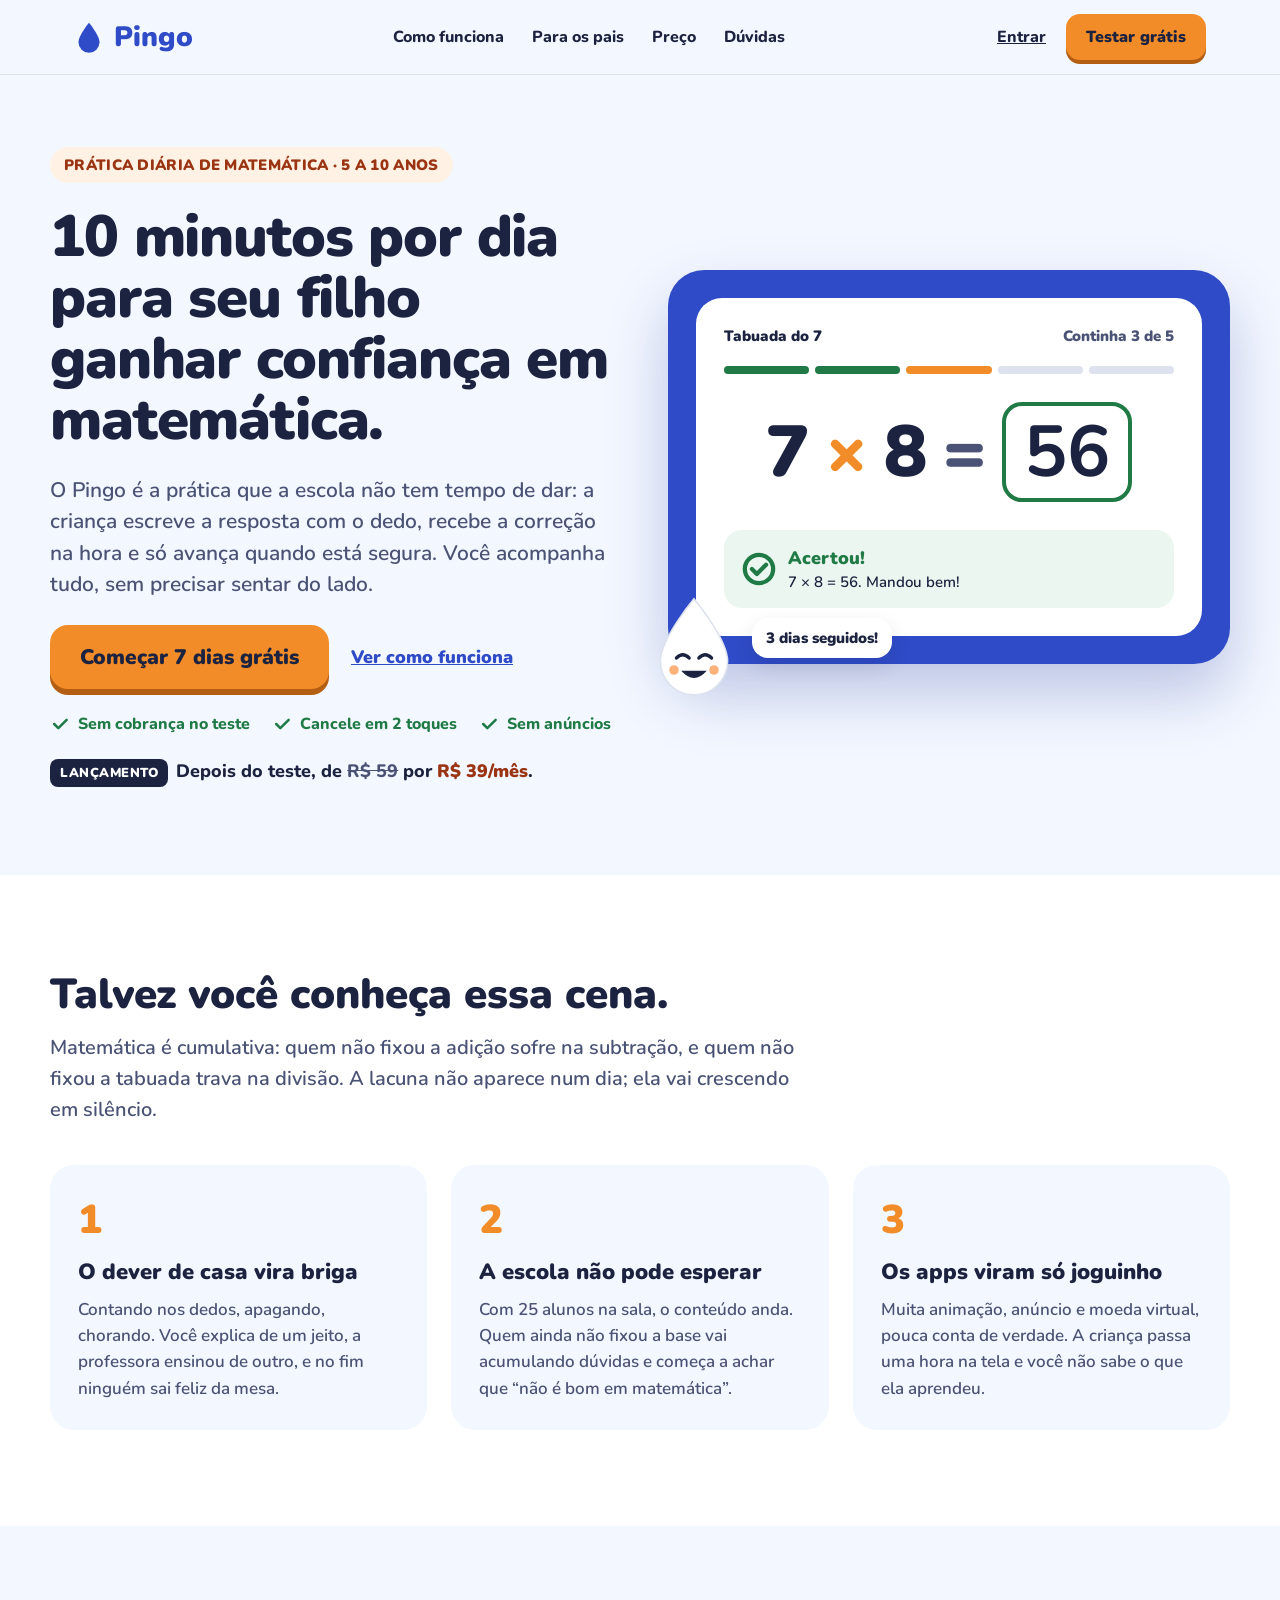
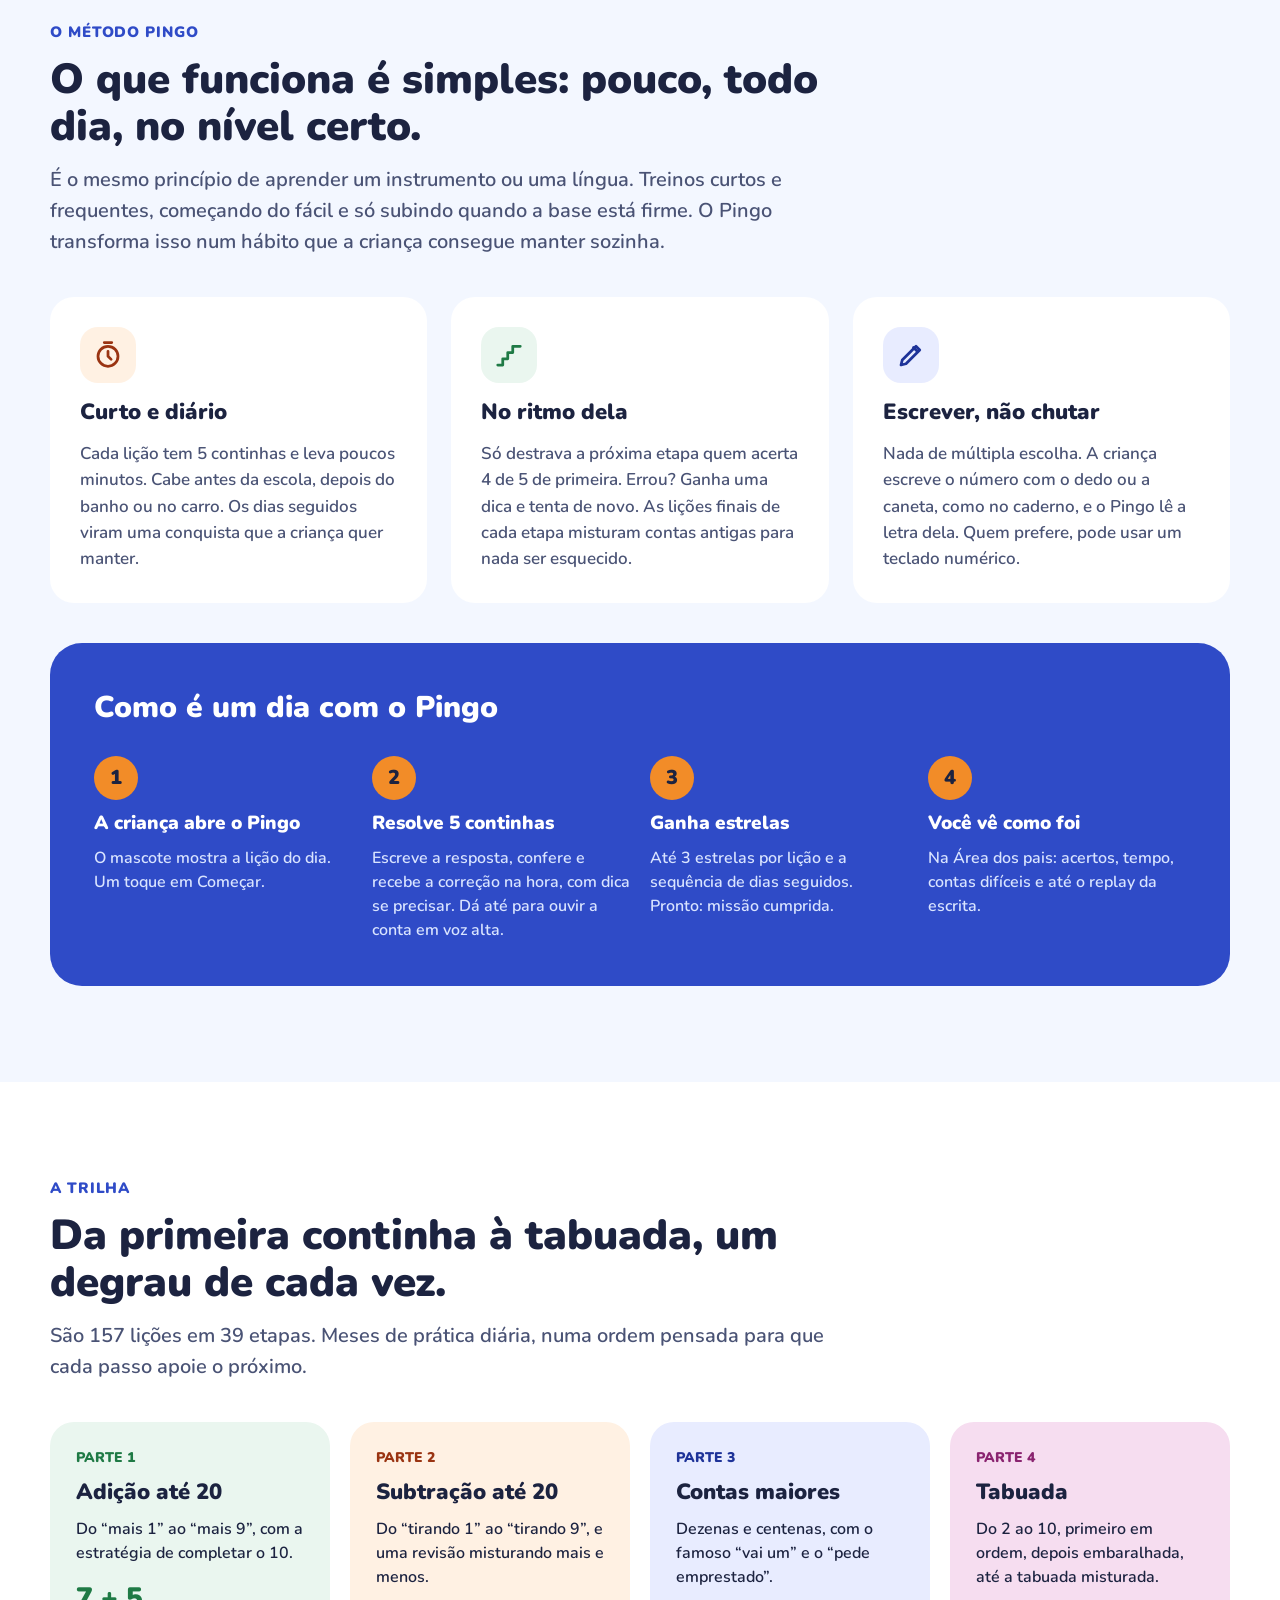
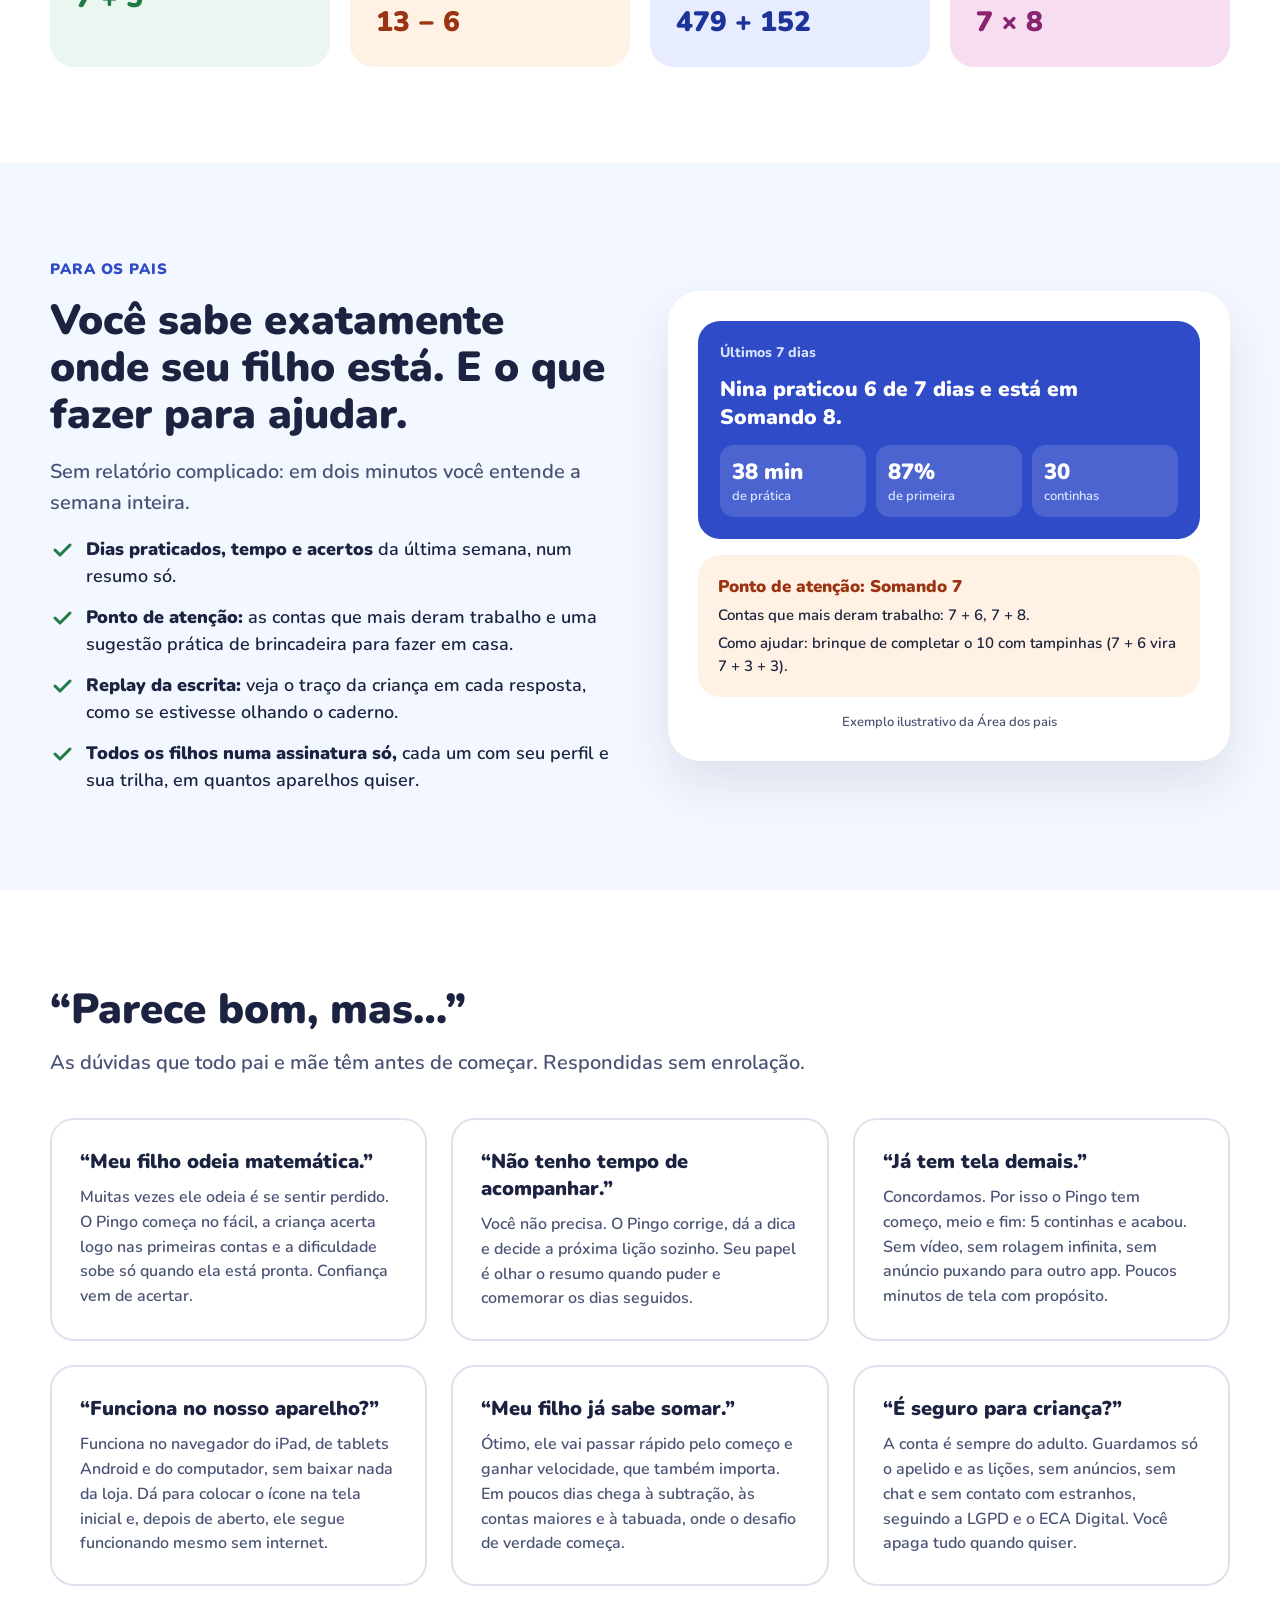
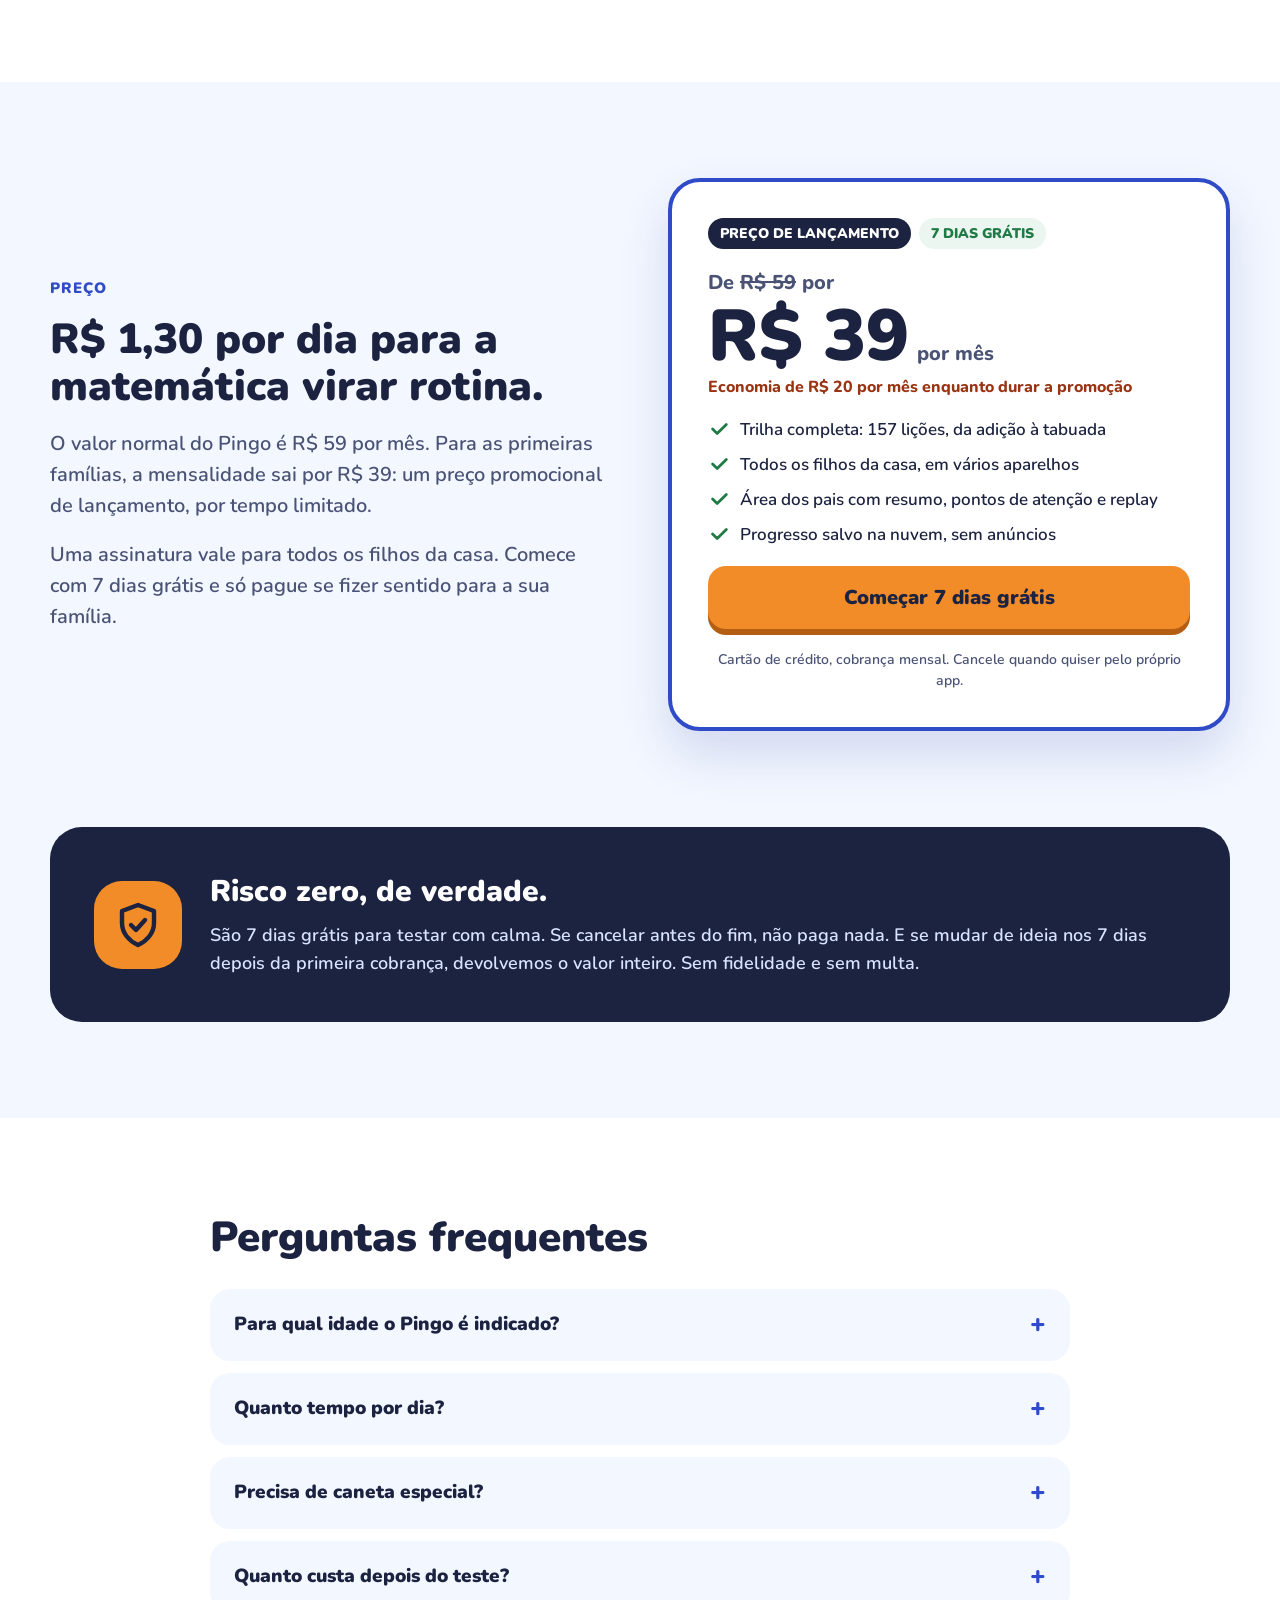
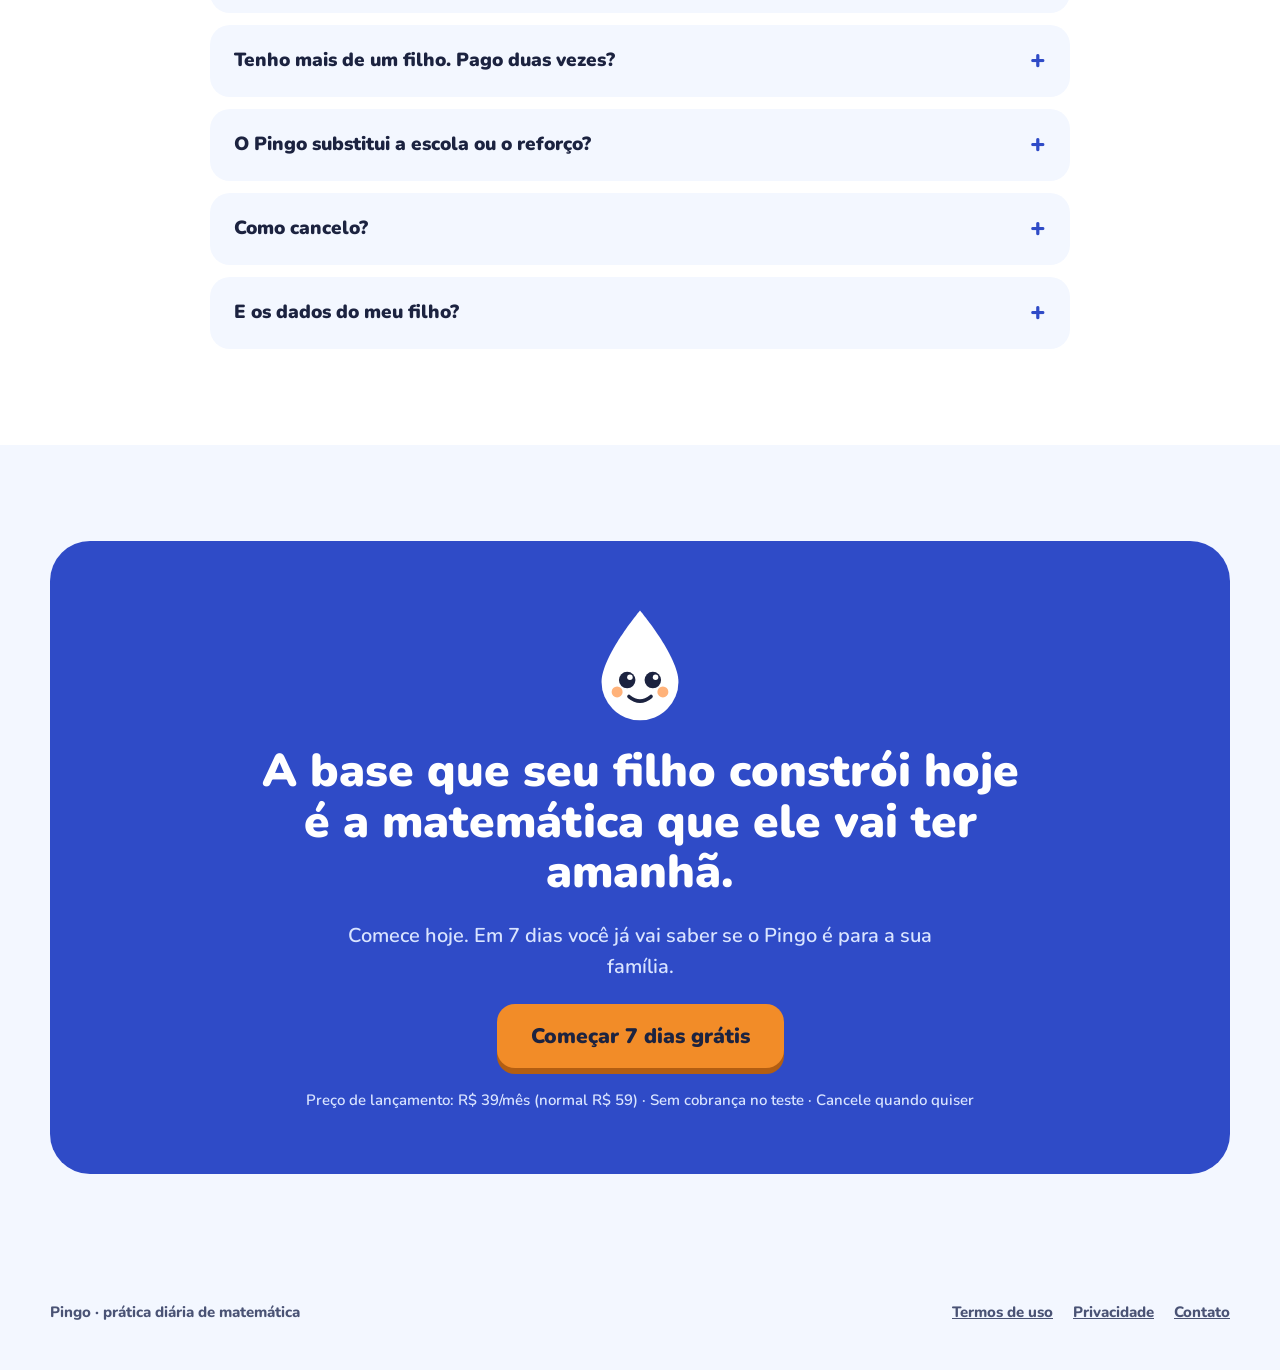
==== commit ab8e3ccc: "Página de vendas na raiz; app em /app/; preço de lançamento R$ 39 Co-Authored-By: Claude Opus 5.5 <n" ====
--- a/index.html
+++ b/index.html
@@ -1,947 +1,377 @@
-<!DOCTYPE html>
+<!doctype html>
 <html lang="pt-BR">
 <head>
 <meta charset="utf-8">
-<meta name="viewport" content="width=device-width,initial-scale=1,viewport-fit=cover">
+<script>/* endereço antigo (GitHub Pages) -> endereço oficial */
+if (location.hostname === 'robertomendes.github.io') location.replace('https://pingo.robertomendes.com.br/' + location.pathname.replace(/^\/pingo\/?(index\.html)?/, '') + location.search + location.hash);
+/* quem já usa o app (ícone na tela inicial, já logado ou voltando de um e-mail de login) vai direto para o app */
+(function () {
+  try {
+    var h = location.hash + location.search;
+    var deEmail = /access_token|type=recovery|type=signup|code=|assinatura=/.test(h);
+    var instalado = (window.matchMedia && matchMedia('(display-mode: standalone)').matches) || navigator.standalone;
+    var logado = false;
+    for (var i = 0; i < localStorage.length; i++) { if (/^sb-.*-auth-token$/.test(localStorage.key(i))) logado = true; }
+    var d = JSON.parse(localStorage.getItem('pingo.v1') || 'null'); if (d && d.conta) logado = true;
+    if (deEmail || instalado || logado) location.replace('/app/' + location.search + location.hash);
+  } catch (e) { }
+})();
+</script>
+<meta name="viewport" content="width=device-width, initial-scale=1, viewport-fit=cover">
+<title>Pingo — 10 minutos por dia de matemática para seu filho</title>
+<meta name="description" content="Prática diária de matemática para crianças de 5 a 10 anos: a criança escreve a resposta, recebe a correção na hora e avança no próprio ritmo. Adição, subtração, contas maiores e tabuada. 7 dias grátis.">
 <meta name="theme-color" content="#2F4BC7">
-<meta name="apple-mobile-web-app-capable" content="yes">
-<meta name="mobile-web-app-capable" content="yes">
-<meta name="apple-mobile-web-app-title" content="Pingo">
-<meta name="apple-mobile-web-app-status-bar-style" content="default">
-<link rel="manifest" href="manifest.webmanifest">
-<link rel="apple-touch-icon" href="apple-touch-icon.png">
-<link rel="icon" type="image/png" href="icon-192.png">
-<title>Pingo — prática diária de matemática</title>
+<meta property="og:type" content="website">
+<meta property="og:title" content="Pingo — 10 minutos por dia de matemática para seu filho">
+<meta property="og:description" content="Prática diária de matemática para crianças de 5 a 10 anos: a criança escreve a resposta, recebe a correção na hora e avança no próprio ritmo. Adição, subtração, contas maiores e tabuada. 7 dias grátis.">
+<meta property="og:url" content="https://pingo.robertomendes.com.br/">
+<meta property="og:image" content="https://pingo.robertomendes.com.br/icon-512.png">
+<meta property="og:locale" content="pt_BR">
+<link rel="canonical" href="https://pingo.robertomendes.com.br/">
+<link rel="icon" type="image/png" href="/icon-192.png">
+<link rel="apple-touch-icon" href="/apple-touch-icon.png">
 <link rel="preconnect" href="https://fonts.googleapis.com">
-<link href="https://fonts.googleapis.com/css2?family=Nunito:wght@600;700;800;900&display=swap" rel="stylesheet">
+<link rel="preconnect" href="https://fonts.gstatic.com" crossorigin="anonymous">
+<link href="https://fonts.googleapis.com/css2?family=Nunito:wght@600;700;800;900&amp;display=swap" rel="stylesheet">
 <style>
-:root{--azul:#2F4BC7;--azul-esc:#1E3399;--laranja:#F28C28;--laranja-sombra:#B35E12;--tinta:#1C2340;--cinza:#4A5375;--fundo:#F3F7FF;--verde:#1F7A45;--verde-claro:#EAF6EF;--creme:#FFF1E3;--marrom:#9A3412;--linha:#DDE2EE}
-*{box-sizing:border-box}
-html,body{margin:0;min-height:100%;-webkit-user-select:none;user-select:none;-webkit-touch-callout:none;background:var(--fundo);color:var(--tinta);font-family:'Nunito',system-ui,-apple-system,'Segoe UI',sans-serif;-webkit-tap-highlight-color:transparent}
-body{overscroll-behavior:none}
-button,input{font-family:inherit;color:inherit}
-button{cursor:pointer}
-#app{min-height:100%;display:flex;flex-direction:column}
-.tela{flex:1;display:flex;flex-direction:column;gap:20px;padding:max(24px,env(safe-area-inset-top)) max(clamp(16px,3.5vw,40px),env(safe-area-inset-right)) max(28px,env(safe-area-inset-bottom)) max(clamp(16px,3.5vw,40px),env(safe-area-inset-left));max-width:1280px;width:100%;margin:0 auto}
-.topo{display:flex;align-items:center;justify-content:space-between;gap:12px;flex-wrap:wrap}
-.marca{display:flex;align-items:center;gap:10px;font-size:30px;font-weight:900;color:var(--azul);letter-spacing:-.5px}
-.chips{display:flex;gap:10px;flex-wrap:wrap}
-.chip{display:flex;align-items:center;gap:8px;background:#fff;border:0;border-radius:999px;padding:10px 16px;font-size:18px;font-weight:800;min-height:48px}
-.avatar{width:36px;height:36px;border-radius:50%;display:flex;align-items:center;justify-content:center;font-weight:900;font-size:18px}
-.grade{display:grid;grid-template-columns:repeat(auto-fit,minmax(min(100%,420px),1fr));gap:20px;flex:1;align-items:start}
-.heroi{min-height:min(560px,70vh)}
-.cartao{color:var(--tinta);background:#fff;border-radius:28px;padding:clamp(20px,3vw,36px)}
-.heroi{background:var(--azul);color:#fff;border-radius:32px;padding:clamp(24px,3.5vw,40px);display:flex;flex-direction:column;justify-content:space-between;gap:24px}
-.fala{background:#fff;color:var(--tinta);border-radius:24px 24px 24px 4px;padding:16px 20px;font-size:21px;font-weight:700;line-height:1.35}
-h1{margin:0;font-size:clamp(34px,4.5vw,46px);font-weight:900;line-height:1.08}
-h2{margin:0;font-size:28px;font-weight:900}
-.rotulo{margin:0;font-size:15px;font-weight:800;color:var(--cinza);text-transform:uppercase;letter-spacing:1px}
-.btn{display:flex;align-items:center;justify-content:center;gap:10px;border:0;border-radius:20px;padding:18px 26px;font-size:24px;font-weight:900;min-height:64px;text-decoration:none}
-.btn-laranja{background:var(--laranja);color:var(--tinta);box-shadow:0 6px 0 var(--laranja-sombra)}
-.btn-laranja:active{transform:translateY(4px);box-shadow:0 2px 0 var(--laranja-sombra)}
-.btn-verde{background:var(--verde);color:#fff}
-.btn-claro{background:#EEF2FC;color:var(--tinta);box-shadow:0 4px 0 #C9D2EA}
-.btn-claro:active{transform:translateY(3px);box-shadow:0 1px 0 #C9D2EA}
-.btn-pequeno{font-size:17px;min-height:48px;padding:10px 16px;border-radius:14px}
-.btn:disabled{opacity:.5;cursor:default}
-.trilha{list-style:none;margin:16px 0 0;padding:0;display:grid;grid-template-columns:repeat(3,minmax(0,1fr));gap:10px}
-@media (max-width:520px){.trilha{grid-template-columns:repeat(2,minmax(0,1fr))}}
-.trilha li{display:flex;flex-direction:column;align-items:flex-start;gap:8px;padding:14px;border-radius:18px;background:#F1F3F8;min-height:128px}
-.trilha li.feito{background:var(--verde-claro)}
-.trilha li.atual{background:var(--creme);outline:3px solid var(--laranja)}
-.bola{width:48px;height:48px;border-radius:50%;display:flex;align-items:center;justify-content:center;font-size:19px;font-weight:900;background:var(--linha);color:var(--cinza);flex:none}
-.feito .bola{background:var(--verde);color:#fff}
-.atual .bola{background:var(--laranja);color:var(--tinta)}
-.trilha .nome{font-size:18px;font-weight:800}
-.trilha .status{font-size:15px;font-weight:800}
-.link-pais{align-self:center;background:none;border:0;color:var(--cinza);font-size:16px;font-weight:800;display:flex;gap:8px;align-items:center;min-height:44px;padding:8px 14px}
-/* folha */
-.barra{display:flex;align-items:center;gap:16px}
-.progresso{flex:1;display:flex;flex-direction:column;gap:8px}
-.progresso .linha{display:flex;justify-content:space-between;font-size:17px;font-weight:800}
-.pontos{display:flex;gap:8px}
-.pontos span{flex:1;height:12px;border-radius:999px;background:var(--linha)}
-.pontos .ok{background:var(--verde)}.pontos .erro{background:#E8A25F}.pontos .agora{background:var(--laranja)}
-.icone{width:52px;height:52px;border-radius:16px;background:#fff;border:0;display:flex;align-items:center;justify-content:center;flex:none}
-.folha{display:grid;grid-template-columns:minmax(0,1.5fr) minmax(280px,1fr);gap:20px;flex:1}
-@media (max-width:860px){.folha{grid-template-columns:1fr}}
-.quadro{background:#fff;border-radius:32px;padding:clamp(18px,3vw,36px);display:flex;flex-direction:column;gap:20px;justify-content:space-between}
-.conta{display:flex;align-items:center;justify-content:center;flex-wrap:wrap;gap:clamp(10px,2vw,24px);font-size:clamp(64px,10vw,124px);font-weight:900;line-height:1}
-.conta .op{color:var(--laranja)}.conta .igual{color:var(--cinza)}
-.pad{position:relative;width:clamp(200px,30vw,360px);height:clamp(150px,21vw,240px);border:4px dashed var(--azul);border-radius:24px;touch-action:none;background:#FBFCFF}
-.pad.ok{border-color:var(--verde);border-style:solid}.pad.erro{border-color:#C2410C}
-.pad canvas{position:absolute;inset:0;width:100%;height:100%;border-radius:20px}
-.pad .dica-pad{position:absolute;inset:0;display:flex;align-items:center;justify-content:center;font-size:18px;font-weight:700;color:#8A93B0;pointer-events:none;text-align:center;padding:12px}
-.visor{width:clamp(180px,24vw,300px);height:clamp(130px,18vw,200px);border:4px dashed var(--azul);border-radius:24px;display:flex;align-items:center;justify-content:center}
-.aviso{display:flex;align-items:center;gap:14px;border-radius:22px;padding:16px 20px;font-size:18px;font-weight:700;flex-wrap:wrap}
-.aviso .txt{flex:1;min-width:200px}
-.aviso p{margin:0}
-.aviso .tit{font-size:24px;font-weight:900}
-.aviso-ok{background:var(--verde-claro)}.aviso-ok .tit{color:var(--verde)}
-.aviso-erro{background:var(--creme)}.aviso-erro .tit{color:var(--marrom)}
-.aviso-neutro{background:#EEF2FC}
-.instrucao{margin:0;text-align:center;font-size:18px;font-weight:700;color:var(--cinza)}
-.lado{background:#fff;border-radius:32px;padding:24px;display:flex;flex-direction:column;gap:14px}
-.teclado{display:grid;grid-template-columns:repeat(3,minmax(0,1fr));gap:12px}
-.teclado button{height:76px;font-size:36px}
-.balanca{animation:balanca .35s}
-@keyframes balanca{20%{transform:translateX(-8px)}40%{transform:translateX(8px)}60%{transform:translateX(-5px)}80%{transform:translateX(5px)}}
-/* fim */
-.fim{background:var(--azul);color:#fff}
-.fim .tela{justify-content:center}
-.estrelas{display:flex;gap:10px;align-items:flex-end;justify-content:center}
-.semana{display:grid;grid-template-columns:repeat(7,minmax(0,1fr));gap:6px;text-align:center;font-size:14px;font-weight:800;color:var(--cinza)}
-.semana div{display:flex;flex-direction:column;align-items:center;gap:6px}
-.semana i{width:38px;height:38px;border-radius:50%;background:#E4E8F2;display:block}
-.semana i.sim{background:var(--laranja)}
-/* pais */
-.pais .tela{max-width:900px}
-.campo{display:flex;flex-direction:column;gap:6px;font-size:16px;font-weight:800}
-.campo input{-webkit-user-select:text;user-select:text;font-size:22px;font-weight:800;padding:12px 14px;border:2px solid var(--linha);border-radius:14px;min-height:52px;background:#fff}
-.campo input:focus{outline:3px solid var(--azul);border-color:var(--azul)}
-.metricas{display:grid;grid-template-columns:repeat(auto-fit,minmax(130px,1fr));gap:10px}
-.metrica{background:rgba(255,255,255,.14);border-radius:16px;padding:12px}
-.metrica b{display:block;font-size:26px;font-weight:900}
-.metrica span{font-size:14px;font-weight:700}
-.lista{display:flex;flex-direction:column;gap:10px}
-.item{display:flex;align-items:center;gap:12px}
-.item .tag{width:44px;height:44px;border-radius:12px;display:flex;align-items:center;justify-content:center;font-weight:900;flex:none}
-.item .info{flex:1}
-.item .info p{margin:0}
-.peq{font-size:14px;font-weight:700;color:var(--cinza)}
-.cores{display:flex;gap:10px}
-.cores label{position:relative}
-.cores input{position:absolute;opacity:0;width:1px;height:1px}
-.cores span{display:block;width:44px;height:44px;border-radius:50%;border:3px solid transparent}
-.cores input:checked+span{border-color:var(--tinta);outline:2px solid #fff;outline-offset:-5px}
-.cores input:focus-visible+span{outline:3px solid var(--azul)}
-.perfis{display:grid;grid-template-columns:repeat(auto-fill,minmax(180px,1fr));gap:16px}
-.perfil{background:#fff;border:0;border-radius:28px;padding:24px 16px;display:flex;flex-direction:column;align-items:center;gap:12px;font-size:24px;font-weight:900;min-height:170px}
-.perfil .avatar{width:80px;height:80px;font-size:36px}
-.modal{position:fixed;inset:0;background:rgba(28,35,64,.55);display:flex;align-items:center;justify-content:center;padding:16px;z-index:10}
-.modal .caixa{background:#fff;border-radius:28px;padding:24px;max-width:760px;width:100%;max-height:90vh;overflow:auto;display:flex;flex-direction:column;gap:16px}
-.replays{display:grid;grid-template-columns:repeat(auto-fill,minmax(200px,1fr));gap:12px}
-.replay{border:2px solid var(--linha);border-radius:18px;padding:10px;display:flex;flex-direction:column;gap:6px}
-.replay canvas{width:100%;height:120px;background:#FBFCFF;border-radius:12px}
-.ok-txt{color:var(--verde);font-weight:900}.erro-txt{color:var(--marrom);font-weight:900}
-.sr{position:absolute;width:1px;height:1px;overflow:hidden;clip:rect(0 0 0 0)}
-.linkbtn{background:none;border:0;padding:0;color:var(--azul);font:inherit;font-weight:800;text-decoration:underline;cursor:pointer}
-.btn-perigo{background:#C2410C;color:#fff}
-:focus-visible{outline:3px solid var(--azul);outline-offset:2px}
+body{margin:0;background:#F3F7FF}
+a{color:#2F4BC7}a:hover{color:#1E3399}
+.pg *{box-sizing:border-box}
+.grid2{display:grid;grid-template-columns:repeat(2,minmax(0,1fr));gap:56px;align-items:center}
+.grid3{display:grid;grid-template-columns:repeat(3,minmax(0,1fr));gap:24px}
+.grid4{display:grid;grid-template-columns:repeat(4,minmax(0,1fr));gap:20px}
+.nav-links{display:flex;gap:28px;align-items:center}
+details summary{cursor:pointer;list-style:none}
+details summary::-webkit-details-marker{display:none}
+details[open] .mais{transform:rotate(45deg)}
+.cta:hover{filter:brightness(1.05)}
+.cta:focus-visible,.cta2:focus-visible,summary:focus-visible{outline:3px solid #1C2340;outline-offset:3px}
+@media (max-width:980px){.grid4{grid-template-columns:repeat(2,minmax(0,1fr))}.grid3{grid-template-columns:repeat(1,minmax(0,1fr))}.grid2{grid-template-columns:repeat(1,minmax(0,1fr));gap:40px}.nav-links{display:none}}
+@media (max-width:560px){.grid4{grid-template-columns:repeat(1,minmax(0,1fr))}.h1{font-size:40px !important}.h2{font-size:32px !important}.sec{padding:64px 20px !important}}
 </style>
-<script src="config.js"></script>
-<script src="vendor/supabase.js"></script>
+<style>html{scroll-behavior:smooth}section[id]{scroll-margin-top:80px}</style>
 </head>
 <body>
-<div id="app" aria-live="polite"></div>
-<script>
-'use strict';
-const MODEL = {"w1": "[base64]/8ABg39AAT/AP8ABwAA/QD0/gAABAACEvsE9QQAAAEBAPgF/PkBAP0HDwEBAAcBBgABAAT9AAAABAUE/wAAAPX1CwABAP/4+AD9APYA9QIGBwEAAAAA/gD5APkACgAA+/X8/gL7CvwA+/0AAAAAB/zwAQEB/gQAAPMJD+sACAoB//8AAAEAA/8AAf0A/AABAOX8ABISAe//Dw39FPwAAgr/ABQl9wEO/QD7/xgAAPYA4Pr9AQ4BBijvDt4PAP0EBgDpDPnrBAP0EiYFBQAWAxEBBwAM9wAAAAkOEPoAAAHj4yAAB//96u4A+ADl/+gGEhgDAAAA/vsB7ADrABwBAPHk9voG7hzvAPLzAAUA/xT13QMCBfkPAf/eGibaABgZBP76AAAEAAr9AAT1//P/Av/m/gAMDAHrAA0O/AzvAAEM/wATJvgBDAYA8wAR/QD2AOz88gAOAQQx9gvhDgDxABoA6gj76AIR9AwqAgwEEgIKBxAAC/sAAgAGCw70/wAB6e0ZAAT//PLvAPsA5P/pBwsUAgD+APj+CvIA6wAd/f/36/n4BfMV9gD38AAEAAAO8dYBAAP0CQH93xwp4gAXEQL+9AAAAgAG/QAI+vzy9vz89gAAAgIA9QAEBf4A8gAABQAABRP9AAMIAPYAAv4A/AD///UABQEAGP8C8QQA8/4WAPYAAPYAD/oBFAAJBAQAAAYMAAQAAAEAAAIE+f8AAP8ABQABAP4A+gAAAPUA/AMBBgEA/gD6AAr/APgADP3/AAAA/AL9Af8AAPcAAgAAAfjsAP8A+AAA/fIKE/8ACAAB//gAAAAAAP8ABQD9+/f8/QD+AAD/AQEAAAAA/wEAAAAAAAAB/wAAAgAAAP//AAAAAQABAAAAAf4BAQEBAAABAAAAAf7//wEBAAH//wEBAQAAAQAAAAD/AAAB/wEAAAABAP8A/gAB/wEAAAAAAgEAAAD/AAAAAAABAAABAP8AAAEBAP8AAQEBAAABAP8AAAD/AgAA/wEA/wAAAAD/AAH9AAH/AAAAAAAAAAEBAAAA/wAD7gD/+QkIAAD/AvEGAQMBAAAAAPwA+xEAA//x/QAAAAkABP39/gntCQYLBAAACAAAAAju/PwHBfz8+fMHBgkB/wAAAgAA/QAFBfQM/wAACAD2APAABP0GAP4AAA8H/wEA+QABAAD+Bv8ADADzAAEGDQD9/Q8BDgADCADzAAAB8xQBAfQQ//z+Cf36/f4E6AAG+wAAAAL+/wAEDAD/APYBB+cA/fASEAAA/gXpCwQHBAAAAQD3/fYZAAb96Pr/AAARAAb5+voQ5xENFQcAAA8AAAEO5vf2Dwz39/XrDA4PA///AAUAAPwACgnrFP4A/wwA8ADqAAf5CwD9AAEXDP4BAPQAAQAA/Av/ABUA7AABCxMA+voVARYABw8A6wAAAeoYAwPuGP34/RH68vn8CeIADvYAAAEE+v4ACRIA/f/[base64]/AAABAf8AAAAA/wAAAAAAAAAAAgEAAf8AAAABAAEAAAAAAAABAf8E/wD+AAAA/wEA//8AAAAAAAECAQL/AAAAAAEAAAAAAQD/AAH/AAABAAACAAEA/wAAAAAA//8AAAEAAQAAAAAAAAAA/wACAQD//gAAAAAB/gAA/wAA/gABAf0AAAEAAAAA/gECAAAAAwH/AAAAAAABAAAA/wEAAAEA/QAAAQL/AAABAf8AAP//AAAAAAUBAAH+AAAAAQEBAAAAAAABAQH/Cv7/+wAAAP8DAP7/AAABAAACBAEE/wAAAAACAAD/AAEA/wAE/gAAAQAABAADAP//AAABAP3+AAACAAIA/wAAAP8AAP0ABgIA/fz/AAEAAvwAAP0AAPkAAQL4/wADAAEBAPwDBwAAAQgD/gAAAAD/AQAA//4BAAABAPsAAAED/wAAAQH/AAD//wEAAAAHAQAC/QAAAAEBAgAAAAAAAQIC/w39//kAAAD+BAD9/gAAAQAAAwYBBv4AAAAABAAA/wABAP8ABf0AAAIAAAYABAD//wAAAQD8/gABAgACAP8AAAD/AAD9AAgCAPz6/wABAAP6AAD7AAD2AAIC9f//BAABAQD6BAkAAAELBP0AAAAA/wL/AP/[base64]/AACAAP/APr9/AACAAAH/wD/AQAA/gD+/QAAAAEA/QQHAQUAAQAAAgAAAQAAAP8AAAD8AAIB/wAAAAD9/wD5AP8H/wAAAQQFAQAAAP0AAAAA/AAAAAAAAAAAAP0AAAD8AAAAAP8D/gD/AAAAAAD/+gMHAAACAAP/AAAAAAADAAAB/wAA/gD8/gAAAQYA9QEDBAEA9v//BAIAAwoABQAB//cAAQAE/v72//kABAD/B/4B/gIFAP4C+vsB/QABAPwHDQAH/gMAAAT/AQIAAAD/AQD8+wADAfn//wD/+f0A7v39EP3//gMFCgIBAAD5AQD/APkA/v8AAAP/AAL4AwP++AD/AP/9B/wB/gAAA/8A//MHEAAABAAH/QAAAf//BP//AvwAAPr/9PwA/wABA/QGAwMCAPYC/gQHAQMJAAL8Av31/wP/BP7++/73/gT9AAUBBPoECwABAPr6BPYA/wH9Bgv/AgQEAwAE/AIDAQAA/gQA+foAAgL6//0A/vT8/+sA/hEAAgADBQz/AgAA+QEA/wD6APn9AAAK/wAB+AMK/Pv/AP8A+wf4Av8B/gz+AP/2Bg8AAAQAAP4AAAP//wL//gL9AAD4/vL+AP3/AQX4CQECAv/5AgIDBAEEAwD//Qf6+P/5/gP+/v8C/QEB/AL5BQb8BRf/Cv///Qj1//4DAwIF/v8CBAgBAvwBBAEAAP8FAPQAAQD+/P/8AP33AP/w/f4J/gcAAgMA/AACAP0AAP8A/gDz+wEAEQAAAfsCCf38Af/7AP4F+QgAAvkPAP//+wIJAAAEAPkA//wFAAEA/v8F/wAB9/359f//Av4Q9REEAggC+QcIBwcCCwH9+vkO/QH+9/7//P78FgP3A/gN/Q4L8wsd/A/+/vUQ8vb5DAAACPn3Cg0NCQb9AAv/AAAADgXsCwAA+PX1AgD+/AD48PH6//QT9QMG//n9A////gP0AAEA7fn/+g/8/fz5DBD/+v8B/gADCeoKAwX5GPr+/vMHDOv/DAn4BPz/CAIE/v7/Bwf/+/b6+ub9AAj9EukSDgcFC/YHBg8EAx0V8gMHE/79/AD8//P97w8D/Qr3FQUHF+ESGvcUDP/kEfDq/BP6Bhn+/AwdDRkHAP8U9gD//xUO9wUBAP/q5QcAAvz+6urw9fvjF+IJDwj4AAP///oG5gD3APb2/usB8vcC6BsE//L6AQEABBfp9QYH+xYI//viFSfY/RcY8wb3/woHBAD8/w3/+u/z+vfl+wETCBjgEBQUBRHwAQYYBQAqIOwBEBD++PoJ9gDp/+QF+v8Y/BgUByHQHRX0FxH+3BTy3P4V9A4q/P8GKg0hEAb/IfAA/vwSEvUFBQAC2eMNAAr8/uDo8fH71xbeERgH/v8DAPv4CeUA6QAE9f3j++nxCt0oBQDz7gAE/wAe5/ALCvoLDwH52Ccz1PklHvYB8/wJDAgH+f8W/vLo8/rv3Pz9Ew0P2woYHf0K3wECIQAAJzPqBREa/uT8Ce8K5v/m9+MEHQEULQccziIU2hEw/dMKAtUCKfELNAESDSkKExkj/SD6AAD6Dw4G+wUADeTnGwAE/f3p5fvz/NIQ4BgTEQkG/gDu/hfqAOEAE+r79fDt6w3cI/8A9+IAEAICGN3bCwX99wwA9M0yQtb0KhD/AuQACQwHBfcAG/vq4+Lu6OT4+wkZDeQFGRf/A+IDARv1ABoy9QUTE/zd+wv1Dvb/6vLjCxEFBCwEFt4fA9v+Mf7n8gTU/ivsCDD/FggWDQkNJfsWAv8F/QAED+D7AAjx+hwA/fn27e4B8v3YDPEOGxkFEfgB8QMS8wDtACTnAQbu8e0M7xUFAP3qAA0OAgvk1QL/AukK/uvTHy/09yAABALeAAwN/hD4ABYD8ObX7fjt8QADEAbuBxMEBQHwCwMG+v4MGQP3Awv66f8D/wkFAO35/AoEBQMPBBLxFgXj+hH/+fAB6fgj7A4S9AoECRAH/xj+CAP/BAQEAAno9AAB+PkWAPT28Or+Aez+7RL6Ah8M/hX0AP0BA/cAAgAa6gkL8fT0CAMPCv///gD5EAAG4uD5/gcCEfvz6foS9v4I9gYE5AALCPUQ/AAJBwH05PcK9OcAAQ4N+wUQAwr19w0GBP4ACRH/9/0X/OwB8/sHBgD3+v8D/wMK+gsX/xkC6/4T/gH88OT3JfQKDPL6DRAYCQAU/wkDAwoDCQQJ9fAA/wL8DADq9+/qBAHs//AaBP8YCvYR+AD+/wr9AA0AEewIEgH58AQLDRz/AwUA8RYABd72+P/+DAz28Pv9CfX3Ct4CCOgACwjzEPsADhAD9unsDvncAP4HFQIBDAAL7wILCQ3+AAYe9/b7Iv7u+PX3BwMAAfD/BP0AF/gQHAMY/vALGv79C+rk8yUD/w3r/BIWGQn+FP8KAQIFAQ8P/vz3/wICAP4A5Pr96gMG9ADxKQL+FQftDfsA+/kQ/QAUAAjzCBAE+u4ADRAf/gMOAOgOAQbdBvwC+hQJ7+4D+gDu8RHZBgvmAAUI/g/3ABMTAvXw5QnhAwACEfX6ABIG/gH/AvsK/QD+LAMBBAr/2/MEAAgCAOby/w8HGgwn7RToDvj5/CP++AAS7v8VCAMWARLzGQEF8CEBAf0CBgH9FBv+/v8H2v8iAPr97+rgCgMB9RXx/RADBAX2APj1/O4A/QAg9wTx3fLuA/AX+f39/AAYDAAJAOT5ABT8Ffn55RMo4OsUFwbq6wAEAvcN6AEB8wL++gIA8wEAAgz7/v8HBf4AAv/9A/4AABsDAgUAAO/8BQEFAQD09f8IBhABIPcG8wT4APsU//z+BPsBBQIFEAMP+gsAAvoYAQD+AQUB/QkW+QAABfEAFwAC//f49gUDAPcF+gAIBAUB/AD7/f75APoAG/8D+OP5+wP5DPT//vkAEAAACAXo/f8Q+Av///ELF/P5CxUK9PgAAQH8CPgA//cDAP8DA/YAAAIK/f8AAwP9AAD+/gIAAAIRAgEG+gD/AAYBBv8AAP3/BAYF/Rj5/+4A/wD7CgD5/AD/AwAABhAEEfwBAAAADAAA/wAEAP0BD/kAAAYAAA0ABwD9/gABAgH1+/4CBgMHAf4AAAD/AAD3ABQEAfju/QAD/wjvAP/0AALvAAYG5///C/wEAgH0DBAA/wMUC/r/AP4A/wX+AP/7A/8AAwD8AAABBP//AAEB/wAA//8BAAAACAEBAv4A/wACAAIAAAD//wECAv8Q/gD5AAAA/gUA/P4A/wEAAAMGAgf/AQAAAAQAAP8AAgD/AAb9AAACAAAFAAMA//8AAAEB/P7/AQIBAwD/AAAA/wAA/AAIAgH9+f8AAQAD+QD/+wAB+AACAvT//wT+AQEA+wUIAAABCAX+/wD/AP8C/wD//gEAAAEAAAAAAAEAAAAAAAAAAAAAAAAAAAEAAAAAAAAAAAAAAAAA//8AAAAAAgAA/wAAAAABAP8AAAAAAAAAAQABAAAAAAAAAAAAAAAAAAABAAAAAAAAAAAAAAAA/wAAAP8AAAAAAAAAAAAAAAAAAAAAAAAAAP8AAAAAAf8AAAAAAAAAAAD/AAAA/[base64]/[base64]/wAAAwAAAP//AAAAAAH/AAAAAf8BAQABAAABAQAAAAAAAAIAAAD//wEAAQABAAAAAAAAAAEA/wAAAAAAAAAAAAAA/wAA/wAAAQAAAfz/AAAAAAAAAAAAAP8AAAACAAAAAAECAP8AAAAAAQH+AQAAAAMAAAAAAAAAAAEAAAAAAAAAAAAAAAEB/wAA/wAA/wAAAgj9AAICAAD5AQEEAAADCP0C/wkA/QD9/QP+AfgG+v4CAQMABQMDBAABAQT//AAAAP8H/QQI/gEFBQQBBQEABAAA//8DAfz/AAIAAP7/AP/+Af73//wH/wYAAgf7/gAAAP0AAAAA/wD7//8ACf8A//0ECAD7AgD/AAMH9wT/AP8K///++QMC/wAFAAX/AAAA/wADAAAEBv7+/fz6A/ABAQUG/QADAwD78gIDBv4ABQ77Av4M//kA+f0D/AL4AvT9BP0F/AYGCgYABAYC//r/AP7/Bv0IEv//BAgHAAcAAQYBAP7+AAL/Af8CAP7+9wD2/QH+8vz7CgACAgMH/P39AQD5AAP/AP0A8Pv+AAX+//8CBQL//AEA9P7/CvkDAAH4BAH+/fEDAQAACPwMBAAAAAABAv8ABgz//fj++gvL+fv8FgcDAP4C3e0KEBL4ABf/5vP6IPn9/uX2+fgcFBTu9vX9IuAkIhUhBhIt9gbyAvzq8xIDAhLt6RceHwAQ+wMYEf38+/8J9Rv18/kJ+9EA2AwW7wDx9/gN/PsGAeHqAAoB7vQR/AD3ANHe/wAo+/b5GgP+DPv3/9X4FAj+GAwN2Rv++vQQ++fsARfsDCTt+/wPEfv+ARoe/Pjv/REF1+X3+B0IDwD9/+LiEA8gAv0qBOH9+Crx9/Hk7QDvHRUW7P3+9yfcHyIRLg0TKf4Q7wn53+kbCAAS7eYQLSUIEfgKIA/zAPMCEO8d+en3BPfdAN8IF+H6/fv/CA75DPrv5QIRCOfyEfMA/QDV1gH9Jvfv/BwNAQ389fre+hcR9yQbDdceCfXzD/Lh2fsg6A4g7fj0Hx/19AMgIvjy4/UM5fXeCPsN9AwCAgP26gwNHQL1KRfzBwEX/PDy9ev/6Q4RCe8AFvsm7w0VCRMIBhUNBvUFBvIACQwKEwD5BicSDAH1AiMC7f3x/gX3IgXxCe756wD37g3i7P8AC/UT8xH9Au75CBTrAAfsAAAA6eAC+RPu9gQEDgX+8+vw9vQTIfIYFwTnDAz5BvT9/M7vIu7/Ef7z9hEX/PEBERDx7uj4/sL+8CYLB+8PCQwCE94FBhwF+Bof8wcICQrz7g7yCucLBvj5ABP8GhL5D/YP+gEaC/vxBxDpDgPzEBMABwoeDBfw5gsb8OsF6AkOBBEY+Anb9AkAEOcBzuEHAw/qEusICw3/8AML5wf+3AAFAP//Aurv5vEK+wwE9vnv7gL1CS/0DRYH9BcW9QjgDy246CcKAfAK9/YYEgLo+Q359OL4BPTI9gEgCPXmFAcGFAngDgIJGQUOC+f5CAQU9/QX+/znDhcAC/wBBA8O8wwJFPQFGfr89/MVAQPv8R4B+PkKFwkV3vISDvjrB+gVEPsOIvkE3AEIAAvg98/kF/4e8iTpCRwbDwH6BvX77dYACAD2BBXU/O7pDeICB/EF9/j89wEfAxQKDQMPFu0A8Qc8rt0S+AfkB/33EwsS3P0A6/brAxX74N78Gv8K8xYHEBbz1gABBhoFBwTb+vwmCgH8A/b06BoUCRkI+xMF8QAVBxEC4ioA+gf7HOHzF/EGC+vvFgASGvsCEQnp9vDtFQf2AQ34/OsC+wDz5vzN4Q/8Bfsc7QMeGwAP+Aff+AXbAQ8A3gEV0BPr7QvyChnpIAUE8v/3Dg0mCgbrHAv08/P7JLPpBOMB7vD3Bhb7DdP+FPDx9vcQ9tzb6AcIDN8UEA8R9d0BBggGBREK5AEGGPn1/QkA8gAaBAoOIQAl8uj5ExESC8sbAuYA7Cal1yfg+wb4+hAIFCEJL/UM6Pv/BA348gHx2hTw9xkA4NX9ydQQ+hP5Cer/BxcQFwES9vER3QABAOvx9/IS9t4I3hod4xz99vMP/g8HJQMG9hgL+fvY8CfBBA7YBfDL+hcW/gDN9g739fz9HPPRBdoAGfjj+w0bBgnZ8u0M5gMBG/0LEvYK9gsBAwIBDOT7/xkQONwIAP/3EwfO7xPf+u0osfAs0wrzDBv/9/8I6RjoCdz48gv+8hDs3u8Z5vUt/vPF+sbXH/oX3fbtBh4lGBLzGfQMANIA6wAi++37/u3QFMMPBNkJ6ucS+fERC/0A8xb1Bgz+1PM+ugkK6xTy2/0YCPIY4fcC+P/z+Afm3Qzl+wUI+/TzDPgF9+3qD/Tp+wv6DxIKFPwCBf3/9vr6BgQYDj/g/wX29wEl2ewa9PboHMn/IdIf8Aka5+D1+uwQ1Pnl8u8M7eok7ePyFPj1Lf721gbO9CH3Evjv8g8YJw8T5zD9CuLiAPkAJPziGQDs1Q/W/vTlDOjgHQj5AxcAAuok3Q0D/9LnIdToBfwN/9bpJfv9D+3mBQbs+/EM6uHr9w8BFPb8AwEA8PP3+xD49QMQ/wYNGSAOBwP5Cevt8QQCCg8r4vIH9OIAKtDaIALw5gbNBjfSNPf3FPvz/QQGEdsEAfb7CAL4HP3g4AcB5RoB7O8G3REc/ezw8+X9Jwr4GOUr8RMI2gD3AB/67SsJ7+sE5PT07hLw9AsIEf71D//tD+oFAO/M5ATt7hELCwPS4yAFCREH9wEh5fDuEv8E1fgQARjn+gQG+/LYCAoZAO4dC/AEDzApCgT97f/y5PEF8P4MBPAE8gLKERni5jMN5gr54Q4k7S4K7QsD/AMVCf/vFfv4FvkDGx8B4+MF+uoL/+v4C/wMC/zN6BjjDyHz6Q73E+whHdoA+gAW5fEaDeTmCfAI//Qn/f4ECScS8QIL9/kFDPPl1vb57+cTGAsS5N8XBAEOC/UINurU5Qb+/u4A+QcO6fIHCugD4f32LQ/nEh34BxIhH/f5+u0D9Ovw9uP8IhD7FMQKvBAT/ONS+ughEe4lEANEGOgd5Qzo+ff8EhnnAhXe9xFG+O/oCNrzNQD94fcL0BkG3NIp3BE2+/P/2x3iHvrTAfEAJM8SFO7b2xH3H+3yHfL5Gw0eNAHo/eELBRjw6dIKINDVIUUZCuPn+w74LAX5Ahn10d/c+vr5/wgT//P1FgMBDfYC/gT5+wkOBAMHC//h+A8ADP7z1On8EAwM8hbPCuYH/+L/Lvz++gLyDQgCFRwAFfQR/QHtHQsH+/8N+/YEKur7/AbqCyQA+u7/AOQT+g/xJfYHHgQED+kD7fn87gD4ABzfFQXq7vIN7RHy9/cN/A4L/xT+6fbwDAML+vPoAwfY8gZC/u71AwoL8RT7Af0BBv3oDgoL+QASBAT/9vsD/Ar6+/8JBPoN+QQACg0HAQUDBQD/+eQK9wMB8Aj6+vb8ABnt+SEL8uj6/AAZ5QEe/A/7/wv0/An/A//+9Af59gTx+AkB9gHoAA78BQ78BvwL/f/8/QT+9wD8DvMAA/oA9QAU5u4HDf/9AuL6/f7//P36AQAL5/wC+goKBQT98wUF9wQHGAD3DA8O/gECCgQCDv/u9hkFC/EAFvYSB/3w/gML+/kD/gL+DvP/BQcUChcJ+wj//f/ZH/v99ucX5wr6CAQn8foWDPfr+ADyHubsJgIB/f4R9P//9v0A/+kM/PLvAfsJ+wP92AAJ/QcE/v8AAwPt/vvy9e0CBBH4AAUCAAEABfLf/xwIAfHZ7goD/fUA8fsA9fAICQb/FAIHAP4GAwQRCQL77xITDfgM9AgFAhYB7v4bAAQAAAAJBv/9AwMAAP4AAAEAAAYD/wIDBAD6AAP+Av4A+/n0/wX++gQAAfgBAPwBA/72Afv8AwH8CAABBAIGAAD/AgAFAAAC/wL2Av79AAIG/PoAAv4CAvwD/wX4Bf8GCfsHAAEAAgAAAAD2AAH8A/8B/P8DAAL8AvgDAP3/AAf98wAA/f39AwD8CQAFAAb9AQX+//wDAAYDAgIA/wD7+wAAAAD/BwL+/wQDAPwAAAABAAACAAABAQEA9/4C/QH+AP31+wEGA/0F/wb8AQD/AgL79gD//QX+BAcAAAMBBQAA+wUAAwAABf0B/gkA/gAC/f0DAAD9AQL5AgEF+gcABgcACgEAAAQAAPsA/QAB+gj/9fr8BAAB+wH6BAAA/wAE//YAAP//AQAB+gYAAfwEAAAB/v37AwAG/wABAP4B+/4AAAAAAAIAAAABAAD/AAAAAAAAAAAAAAAAAP8AAAAAAAAA/v8AAQH/AQAB/wAAAAAA//8AAAAB/wEBAAABAAEAAP8BAAEAAAH/AAACAAAAAP8AAQAA/wAB/gAAAP8BAAEBAAIAAAABAAD+AAAAAP8CAP7//wAAAP8A/wEAAAAAAAD/AAAAAAAAAP8AAAD/AQAAAAD//[base64]/AQIAAP8AAAABAAAAAAD+////A/8CAP3//wACAgQA//8AAfoCAQMAAAEB/wIA/wL//wEBAAD//QEAAf8A/wAAAQD/AAAAAAEAAP8AAP0A/gIBAAP///4B/wIAAPr+/wABAAABAAACAPz/AAAAAAD/Av8AAAEAAP0AAAAAAAAA/QD//wAA//0AAP//AAIAAAAAAP8AAAECAAABAAIM8AD69Q4MAf77AO8ABgYBAQH+8/n59Rj6DwPn/Pj/EREW/fj5/QPgEAcUBQIAEPoUAfIW/fYJCgAB9+8G/xD5AvEAAgz/+gD+BAAN/QH7AQLnAOwMCv4S9/3vDfoG///p8/oABQACCf8ADwDl9v8AAAL+/BD8AAEHAAHrAAD+AAEAAuoA+Pr+BfXpAAH5+P8O/gAAAAH8AAYLEgD+AAAVBfQE9AQGBP8DA/ns5gX8Evv8+hb7A/YaAgAA9fsD9RrvE/n4DRQOABAREwoF+gT9EPnhFPf3CwwJEPYDAhMO+vrwAQYG/vn79BAADfwIBfTj6//vC//45/sIBAX7AAEICPX9+Anz/gviAAgA4fT+7AD6/gP+EfwBAf8B9fUBDwb/+gbn/wXy/ef+9uYADfcRAv0A/wD/CewHCRf99Pr/8gjrAvoADfv/AQv85+UKBBj1/v4e8gQBFfb0+fL5Beob6w3v+QsMDQEUFQ8VC/sW/w3w6RT19Q4aAxf3AAAbE/n47w8IC/bz9/QVBxH+AQXs4+T+4wgD9OoGAwsFBP4MBgv5/PoL8fkM6gAGAOvnCOoA9PwI+w/4/vz6AezoBxAO+/8L4/8N8/7r/vPs/BP3Egb6/fwKCADtDRYM/PTz/fD33e71AiEDFwkHB9zPBwkn/foWF+z++Src7PDb5QHcKQEL5f0AAhPvHicGMQ3zQ/YR5OcZ5O4gIQAU+PUILx4A9+wUHBbo99/6DgYp8O8K9erWANgKDeHvBAoUAhzoDQDx5vsLGd78F+sADADL0BLyB+3xBBwQ+gP48AjQ3hMV+v8MC8v6Ed/29P3k5Pkq7ggW7vPqHhsB4BQwIOLy4eMP793c6PciASMD9QTjyAwXMwz6HhPk+fUu++/v2NX4wjwUGPIDBBEo7Rch9jED9iUIFdTiJMz4ISQADNzxElIdBvLgKCUe4fzY9hMMOdn4A+Lgy//V+A7Y7QoQGP806BkL/dzv+R7gBRrRAA0A1b8o6hbf1gcaIfD++PH53OMeIeAJDwPGDSPY8+/1993nO+MIC+fs2iocBNgNJiLV5crMDNbz0vb3Ce4T8/QFBsUQDy4D6QYN8vf7ERbw9Ofv970dHgzv/CMkG/zyDgAR4wEAIPra7S/PEPsSDhTwAx4+/QTY5RkfFtn7zPMOIjDm9Qjby9wBEOIP2ucOEiT6JNsUEwPr5PsY4Q8E0gAOAPjIIuYc0dIOBxn4/ff55wrfHirbEgYC7xQc4Qjp+yDR2jDuBAAI7t4dIAzb+xIS0+LN4/28/8oaEA3oAur2+hPEAgAr++4eDeURFgsP4/kH8gLJDA/49gEZHvwH4xXtCuUA/Bn60/Ua8RXy+hgU+g8WIAMH3+f0GQTi8tTx/iI0Cu0N1+jsAR7YFtveIwMm7xfeHRAGBPAFJ9ESD8cB/AAH4wLaDN7lG/MN+/zm5OwB1RA/7gsQAAYGHAAP9f0yxtUs8/P/It7gGCEH6AgYEs7n5/jfyQLaB/gF6wTo//v34ez9GBn8DAzXDw4DGQME/ePf1hk2DAfdBxv+Avj/9Pn3+fMN/t3+/fMC9wkhAff/CwUD/uXV4w4N3tXjBgQHNxX0Cd0Gy/8E/R7m+BsWFu8K2xcdCBLzCybRCf7V/AoC6RoEwhX58h8FAgcB/+0I4+YEKgQ3Dvn7DPn6FAv8IMffA+L2ABrC2hUZAOMTIAvZ/xgCCt/7Bvn3FNcG7RIF3OnyAhMjDw4W2f3/EiEeDunn0uosIRoN7Agg/wQK9+gADtfeCv7iBRfb9QYICgTlCQ8CCRDz79kR/eje9BT68in5/QTjBtX9/foD3vkRCuv6GNYdFAoQ+/Ud1fcAzf8A/9Ed/aoT/OYMHRgD/hQDC+f98CEDNRf24Sf0+QYMCTLP7AbJ+v7tveANFA3gDx360Agu5SPqAQbpChbWCAoiE977/f4CEQYcDNn4/gISFQn0A9ACMhwKCgMFFu7tAvwD/hLi8fztCAso3OkD8gTy9/4K/Q8d/BndEerg+Agb9eUc/PwQDAfm+/PkCcv0CwfWBAvsEgIJKP4IGuHo8Nn96P/JDfi5AAPpDRAMD/EXHgbvBNcUGzIVDeor8wgM+fUvywEEqvP+9Mj/GAX95gsh6vckIRIL9vz96Rsg0PQQJwvw+PwDEPsQKhLpAQ4TBPfyAgLiAg/18/sKCCPpC/sA7QkFzO330f4OL6b2CuQS/woFB/INKu4h6hwA3f75INjzCuvrERv4+/z+1A/S0jL52PEi/BcN/jUQFBDz7O7f/uT+8erlxwv73SUEJQvl/Rr08//dEycMGAzdGgYWEP3yN9H/AbzxCureGioGGO3zHu0AGAr27gAP7OsSDt72DCoN+vT+9woD+Cn+5gEaDx4M+gP18PMT/gj9Axgi3Ar1BO/8BM31AOH5ECTHFxXkHez+CwPh/iDsEekQAOnt/xzdBQjl7BsfAPoE8Mob2tUx9eH4H/wfFf0yCQwT6Pfr6Pzp/gH47ewg8O8d+BgC+AgO7QgB2xgYDhUG7Rb1GRUL9xLf+/q59xD33ykYDBH88Av04Rz/Au8F/Af5EhD9BwocF+PeAfoK+PMXE+L9C/kdBfgP4QDwG/4E/hELF8YE9QkFERDdEg/x+wAu1xsd5RT++wn78vMk/xALEOnl7wkDyRcQ6OkMIOT9/uLPB+rmIQD49wsCHhPYExoDANb2BPkBBv/39/n2I+3yG/4IEewECeIDDfT/FhX/B+b+/wwJGfnuAgEBxAMW/ekdFPwZA+4Q9tIP6QX1EeD9CggR9wgAHwby0AMMD+vmKgjnCSD8Kwb0IN0P3gn1/goLGfy3Bu4T+gkGzhcT8OUjDeQgCfgnGQcO++7uHhcPFyHb3QjyEtQYGeHgAyDd3wH/zBb7+ib26/IUBw8S1P8LExD1C/32Aw0A7vPu7hzp8CH2Gg3sDQfj+vQJEAAQEwXvBwkG/xbmzwvlG9AgK/zlFyIZBQ7pExHcB9jt1RPe8gEXIPf9ESvw8NP1Chbq1zEI3hcdAgLo9RrfA9sR+eH5CScA1hTnEvj8DOUrKuzdLwjOKAH2HzUJFuUQ3gf5Gxkk3t/85f7JHBHa6g4Z4NsDGNMNAfAlD/LjHPwdGNUQ/QksFf/V1QH0AOoACfgG6+sbAyoI6f713/PlFDgI+ikI8/AMBwEQ497c0SfkJTH90QgPFxAQ1BQH2fj11+oJ7PQOAyEB8wsd6gEG8/sL5OUf8+wEIQrn8fkmDPzvFc70+BAY9tYl9AP7+QL7JhLwDgf4zx79/xVEFCnvFuLl2BcHAOrt5RAB2A4O6P0PBfXeABbxDwcAASLr+fYG//rzEfsAHxz05uIB9AAHEfj78vz9DeMcAN77/e4E5vkkFO4VARvoDQkCDPnpxecf7y0F7uMG/xH+EOgD+PD+FfMFB/PmGQEhEen1Eu78CeX9A+3lHuPuAh0I3/cHGRH2+v/k8vv7CuHdDf/5DOcC+x4G/wwJ6dcV9u4ALhAa7gP829IM/gn06twNBsn2FOH+Bw3w5wEU/Q34DQop4v7tFQr15hD0CSYw6u37APgA+Rzy/v8LCP7iDwPo9wH/9f0EMBH1IP8Z6gMOCxEI4eH1CvsMFP7qAAEg+xvuBf72ABrs9wYA5iAKGvoGBRP+7PHs9/3k8iLf+g0aCdv28xT+Efv11uj/FgXvBfUIBQH4EAAq/PP4BPnfCAvp9igUHPUiHfLcE+sI/+7dC/7cACDx9w8S2gMA+vwF5/sJCO75+QMF5e8H/hAGOPD3+ADxAAAC+fP///IC3/vr7uvpCf/uCBoIBhkUCucLEP0AFenw+xsPFgQG9QgLGvb7BATy+AD9Cen/E/gPICnnBxsdBPji//0P5wEv+/YcKBHR4/Qf6Bzu/8674RQUAPsT+A7SEerzKw3m5RXu9A4L8h87GRwJGwsG9Cr0IPjy9u8P3xT/++cf/+YSAO3qB+f2Le0X4RrxIBj8FAkO7hvs/uoA6AAM8RbUAOfwEwAC4fbU/Ab6+wodzusCD/HpBA377SP6BfIe+xcZ7+L7HAAU/wAj7ekA6OX07QEAGgcV9gwLDP0H8QAAAO4ID/76DBES6/8BCfwP+SDV2esGDPYDAg//3Q3v+QwA/AII/Qv+He0NIwUTCgoG+wEXDQX7/wH8CfX/9gbzCfnrCQD8/QDqAA7wFPIH+QcMBhEE/vz8+AABAOYAIPv96AH3AgAK/fn66vgF9AX9C97o/gIB9P8H9vkQAAcEEAAMCe7m9wn9EAEQDev69gTp/PgAAAAIA/3/BAX+/wAAAAL7AQMB/wMCBf/1+gL6BP4Q+Oz7AgUA/wIHBfkD+v4FAfz9/wAABQH5CgEABQMKAQD7DQcGAAAF+wIBCf7+/gL2+AEA/f4A+gMDAAr3Df8GBgILAAAAB/8A9gD9AAX5C/z4+vcCBQD6/voAAQD3AQ35+f8A//oBAAH7BAAD+gcAAAP59/4E/wj9AAP4//8B/QABAAAAAAAAAAAAAAAAAAAAAAAAAAAAAAAAAQAAAAAAAAAA/wAAAP8AAAAAAAAAAAAAAAD/AAAAAAAAAAAAAAAAAQD+AAAAAAAAAAAAAAAAAAAAAAAAAAEBAAAAAAAAAAD/AAAAAAAAAAAA/wAAAAAAAQAAAAAAAAAAAAD/AAAAAAAAAAAAAAAAAAD+AQH/[base64]/wEAAAAAAAAAAAD/AAAAAAAAAAAAAAAAAAAAAAAAAAAAAAAAAAAAAAAAAAAAAAAAAAAAAAAAAAAAAAAAAAAAAAAAAAAAAAAAAAAAAAAAAAAAAAAAAAAAAAAAAAAAAAAAAAAAAAAAAAAAAAAAAAAACAD3//wEBP///QAA//wEBgH6/P3/AAP9Bgj4/fz+Cf0S9wD9Efz4BAUA/g39Ev4KAPMV//0AEAAA/QP//AP5+vj/AQoH+AD7AAAD/gMFAAP9AP0DAwIFAAD+APwCBAD0/wH+Ef4DAv0AEAD8+gH/AAT/AQL+AAr+AAAA/wD8CP7/+/7+/P0BEf/7AAD7//cCAP/+AAQDAAUJA/wB/wAIBf0I8wEDD/37/wD1Avr6BwYE8Pb8+/gG+AsJ5vP0AhkGFPwB/Bf+7hAYBgAN+iICDgXpH/z4CSD/+fn5AwEI9/ru/gMU/vMB7wQBBv7/CQUI7wDuCAQBE/sB8QPyBwT95/UE+g8ICQX6ABQA7fUA/vsK/AIG/vkMAQMB/vUG+A74A/vz9wXzBRL28vsC+/n6DvsB+gYB/P0GDwv9AwcFEPoMCOwRAQH5BPr78fsK9RIE+u0S/w3zDAgDA+H0APoA7BD8AhYdAQwCJusJ/eAWCAD65iX2+A4YCOz8DQAIBv3t6QcFEvcU+Of+AgzrDAr86+gBAgkCDfTqFfUP/gAM/gf+8/QDAxMP8wAEAOz9BOn4+/0A/wftEfsH3hXm+gAaB/z9+wsN7QgAAgvs/BP4DvrfCvr6BAv4+PgAA/kNHvH2AQ38CAYC/PAFAejy/vMO//0HF/gBAgn6+vvx+QbyBwD/AAEEAv77+hoDFffqNQQM8AAQ+gYNGP3wBP/5GwYD+ef1BxDpC+j7AgEU+wUM/fTq//ADDAoDCAz+Agb1EvwK+AAJJQAGDwIABwDf5wbg9ff1D/4P6hH28OAF0/gVDggTDOwICPIVAf7s5Poc8wP27ejrFxj++f0EBPb/Bv/+3vENBAYG9Qb/Bf/s4/YJBwgBIAX2/PMN6/Lt6/0D9wUWCwL9/+/69wwK9CAB9jPwBvEd490DDRDz+/3m+hoN9xPpEhIR8gPn/w8EJfT4CwL98QH0/BHz8QoGGAId5v/zBuoGDxMMBhT4AxsA2t0F1fb98gMeEuoCAunw6MYBH/z7IBLZAwz6Avr87v7uLfz+G97b1RELBewEDAv/9e3WC+EK+PELIPIE6v7859v3+wkI7xgPDQb98QH09PX06+kQEQ8F8A/y9QUMEugS8A4L9QTmDPG9CgQF+w0C5wUhBOwd5BsTD+4A5PEO/DEECAny6fb//voY7/wYAxQNI+UMCQP1AQUK6QkL4wAMAOPzE87/7AMJHwzlDA/l7v/CACDs9hf23/QK+g319wT76iL57xPoytoUEgbmAhwL+AMC2RPqEfL3Eifh++D28ffl/ev8Au8LCwkOAvESDPD8DfbzEfz5/9sV5eMDAQMH+d8W9vz16+sA8woH8AgkBPz5E+nrEOEGBxT0E/DmGwElDQMB+t//AxMAEfL1HPcTBRflExEOCQMCCusVB/P/+gDy6xnBHecE+wMO1QAU+ur8sfo7/PoH7QAA/w0YCvIlFtoM7v7398fe/vIM2wAHBRD/BuYF7gb9CCIf6//s8ALo5vYA9/PrEAb8C/4NEfP59wH+/AH78Afy/uX4GxENAPzyAfry+OLk5v8AGfETMRryFwf0AgXi+g4P/wL+8Av2Hw/1+uwA6gD8DBvy6RPoDQsQ3BIOCR0PDg7fDRD2/P0CAvYOxif4BgH3Cdfo+vIJ5LH4KgT8EQX++vUUCxsAKQTtB9j/9QHKzwD4+eP/HgUHBfj2/ur2EvkLBfAT6P0L7PMIAwH3/wcT6fsDFiL98uQF6P7/DwcA9vP5EBEHBvEBDAX35APj+twE+hbzExsO8RsP/Qfv3PALEO7u9wsB5BMVAQPpGvn/+AMZ/P4H5PMNA8oPBhkYAw8Q1P0LAPv9AvwIDdQZ+hf9A/bs/gD1Hey09REQBQn/8RL2/gQR/B4H8/fBCPgLt8gHCPvx/x8QDAAX8wzq7RbvBevpGe76COz1DAsDBwEHE+fzCAIi/vz19uD0BxUB8gDy9SQK5P7lAR776gfy2A761P8H/REQ+QEKFQUH2uvvGQjb8f4Y/PMK+fsD6PgDAAT+CfT4F/bwCAvEAggPAQD+Gtj98+cF/AEIAgztEQMECQcO9Bfz/hgE0fv8FgIXBe0iAfX++QAX8/4Kwf/2+7bPGQr8AOsQ/fIBFtgG8fkP8//g7wcECfzoBh8RAAr0ARLq6gH6Jw0FBAL08w0WA/ILAPwRAukE7gog//X/9fYEEdzrBwIAAQEOAhQIDfft9wX+z/T5EAUEDgkC/vvpBvwE//n0ARIA4g0e0ggEAwr+CRzsAtTr/vD/9fUP9RQD8wTwBAIe+iIJDOPjAQwOFAT4LgcJ9trm7+wTC8j88wTX4BELCwnmCgH7BxDj/wAH/vv87ucQ/hb1A/wZ+gkSCQ71/OwV+wwHCRoK/OgWBwQGEwgOBAXmD+4HJP0GEOrwDQHc/QAPAAP3DgT3AQf/AwQH48MJBRAWGRcT/AL/6Av//+oCAAQcC/4BKOr7DeceAP4g+/298gL4AQXrABEO9+sK1wT5CgMjAB3w3BMKBBYOByAW/+3J7N/kBwbg+e4A6wANBg792hT25wj+6ewJAQP/AfXbEQY1BwQBDvQBEgAe6fL4H/QDBAkX+/ztDvIQAyEMAQD7+gnqESX1HxAD9RP85PYQBAsVAQX68wcRCQ/2C+LQ/ggcChAQ/vgMCtECAwjh+fn5GxIECyXn/QvTIQYLJPb2uej7+/4U5fn/HgnkEcgXDwgWHQMZ8uMIDQMvDwkKCAni6vS/2QMJ6vb9/foIEhgD+OcS+vINDvvP+QP4AwH75Q8GOBT0/AD4/BDyJgD2+gzv+gAADv4J5xX6FAweCBHn/BMH6gcc7SYWB+8P7fz8EyYHFP0S6Pn7/QcR6QTA2P8SBAsiF+7+DRDZEPvu3fD0/hQgBBr+6QcD1xMT/B7t6dsGA/cBD/z79hcR7xXTBwEEJgj4BgLsBSgVFAIQEBID9QQIv+gNB+LtDgEB+hEKBfLzFgr0FA0X0vMB+QT5AP0B9iUL++z9AgMP+B7m8ucL9hT8CSD8CvMP+gUnHwYJ5wISCAAHD/ANGxDwHeIKAgQlDBcDF+v+3QsOBwgAz+IWEhjzGxT0+vsR2O/8A9v3//IPJhER+Qv7Btn/9/wJ9fjhA/4NAQoBCeQUCOgL3BEB+isUAwL+7gofCh4CFRQK+e0H58D+BQf4AB0N7eUOBAkO+hX8+QACGcsU//b6/Br/+vop5/fn8/8ABPMY5uzvD/oN9xgPAvblB+79HQ8Y+vUIBAQFAw72ESAA/xr78BgFHCET/iLfFMj3+PgOAOrvFgkI/B0p2/P9B+P4/x3l9AzvDCkQHPsC+QTo9fP3EQH5yQT7Gv4QCAL5CP/+DN8M8/keGvv38vwqDg4c7SUJE/0DDM/C5PQeFhwkB9nuA/wKEvIMBPbv/QjUE/X7APcgDwL0Ce//+ugB+fz3Jfjr7AsH9gYYGwr48fPa/xECEPkP7AQG+gAe8CIQC/8MDPUGAQESFwQp+hLj4wQI/Pbn/wH6FP0CHuPv+Q/n9gAa8ewL+wsl/RbqD+319/H2+xUY2+D5/PwD+wf3Dwz/CvrmBAbwEwjv6+YBJQj8JPEnCBUJ+wvc2urzGAodGQLgBQAQ8xMC/wYD7fkHthMB6QLwKA348RjwCebb+f7z8y7r5AYp+OAIFhgT/+r38QQH8wvp/wUK//r5DgQjDAEBDxXuBfUJBxgZKv0L8OP7//b99ev58xT+/Rzn8wER2/cAGAT5EgoKLgIA7Ab99O376gQhI+Lr9gD+AgwU8fgM/REH9PEB7AT96PLp/hz//ib8EvMJEv8Z9tzs/gkFKAsC2/n5K/oR9hMS9PgIAtwB9ecRAQYF//QM8PPz6+nz8u4g3ewCFurf+wEbEf70+OLyEw0EBBz9/gXtAhYSEBX5CBYF6fz97QcQDS39Gv7n7Bjq9/3h8wQGEQQi//r+EdEfAAAK/vYPAhn8/vP59uME9+n8Eh7p7gYABQAWDfv28/8C+BDt/vH36O736g0kAOsfESvqGgX6DwbX+PIdEjEC6ub6+R/qBf739gHwEPHuCBLzH/4NAQT4C/v73+8CBPr5JPL4Dxj96/oJFg4U8f/u5wD7Df0YDwgAyg8MFgUX+PkU4+wJEt0TDAgrFB397w0W6wH47vn+DQkC9fr0ARDlEgD+C/QBDQz8B+7+7QEJBA34APwG6/EJAPUAGwcD6An7/wMZ8v/67fD48gkDFdbjEAEL8QgQAvwW3AoAIhAZEfDu+foD/gj/BPMA9Qf37vYAGxr8DQsC7AUDGOj3A/sBBQr0+gASFA8UDgYICQcW3+T3+fzbFAgO9tEMDfTz9AQJAf0c9RvV/vkGEQwFD/MZ/wMBAv7vAxj86+QK7voJ4uwABAb85xUG7vz06/b1+foI+v/4BgD5DgDnABoX9uEcAwj4De4KDOnu+t0Y/gHr8QAAEAH/D/cSB/QZGAb7+xX9+wTyA/USDgj5B/AXAfn8/hsX9RwGAPj/DBf6/wXy9wkP+/0HDwoDGRj+EgQHIPjo8/f33wgHGuvmCQLq6QABFukXJPMd3AIABQ0I+hTtGP719gH/6xIY8+XoCAD5FPnpAAoK+vsKD/UB9OwG+/Du9QQJ+/YC9hoA4gAPF+TwIAsS+AvxEg316QHfFQL5ARoE/wz89BPtJALzDxUF9fwMAREI8gbzDhwI9w3vC/gCCgD4BwAN/vsAAQcIBAAC/P8EDf8AAQQAAA0ICAUABP8AAev9/vTyCQP3AP8C+P/8AQj/+wMCAPsIAgIBBP//Aw357AIAAPkFCvP7/vgEABAB9QAKAgYIBwr+Af73BAYF6gMCBgD6BwILAOQAAwL6+hYGBgIA/AUB/wQD8Ar//f34AgADAfYI/Av99QUL9Pn4CQQEAwAAAA0LAgIBBwH+AAIA/wAAAQAAAAAAAAEAAAAAAAEAAAAAAAACAAAAAAAAAAD/AAAA/gAAAAAAAAAAAAAAAf8AAAAAAAAAAAEA/wABAP0AAAAAAAAAAAD/AAAAAAAAAQABAQEAAAAA/wEAAP4AAAAAAAEAAQD+AAD/AAABAAAAAAAAAAABAP8BAAAA/wAAAAD/AAABAP4BAf4A/[base64]/v8BAQD+AQEA/wAAAAD//wAAAAIC/wIACQD/AAAAAgIAAf4AAP4AAP8AA//+AAAB/QEAAgAA/gQA/wAAAAEB/v8AAAAAAP8CAQAB/wAAAQAAAP/9Af8A//8BAf4AAgAA/wAAAAEAAQIAAAAAAP///v//BAEBAAAC/wAAAwAFAAD+AP0BAAAAAQD/AAACAP4CAAAE+gUB9/z/DBX7/AAAA/oJChT+9f78+fz3/QAG+O/x/QMBHPYK9hT2+/sR/gsY+SP6E/ztDP77/iH28/b+/vgFAPr3/AUV/vb7AAEEGP0EDAIGAwD8AQgABPwD/wL7AQ747fn9BBb5CQYBABgA//kD/voJ+wwG+P4S9QP9B/cD6xEFAvsA/A7sBSD9AgIB+QDpCP7++BAHAf4EDwb5DP37CfkKC+8C+w3uCAoJBQ8ICQAX9dzw9/3f6/AH+9n6+vv2FAYV9w4T5OoBDPT8+PQJCPT77Qr6Cf4aCMT7DAQBEwkA8AQEBfoc+vP//Bj2+/f3B/8A+/YQDgfgEQAL+AD97+4A5vn2FgcJ8AAOAP0C/vby9fn8Cwbq/wcA3x/eDQEH/wIFEwkS8hIB9wj++hf9AhDuDPwJ+Pr/6/EGEgICKwf1G/D1IhL24B4L+ggUCeoJCPfXCQUT3gHmBwDX/g8J8gX4FekyJdwLCyPu897PEATz/c4c8hYIBRvA+Tf7+RH/8+UR7gr3IwPg8Nr/5v/83/bqAhn8/SwHzS0MCgcDA/zyCejeAQcLHOMA7wAM//ne4vP08fsa4AUN9M44z/8hDebp/hcl/wsmAxce5PcE+xER4BX19en87vbwAQ7mFy0N6/bwASMW9+8fGggO/gz3/fTz/wT8COgK7AD09f0I/fcT9hL3LRTXAgQS9Ar72Afs8gjlD+oE+wcf6wMgDfoOEA/MCAED9xfx8vLU9/EC9/P17/7zCAUDA+sWIQr75AX+8AP1/P0SDxcLAgsABe7209708vcPH974FNvmCsQgKQjl+AfqJAgMFQYfCuPXCfMNK90Q9AHwBukE6wMK8BgKCeLz8OwVDvT1DRT/APr77fL3Avv/AQ3gAOIG7PQE+gIDFv0Q6RcUzOYM7wkB9eUS3fL86/nk+QQKB/b+EQkEFP4s2Bb2Av/+8gr21gD+APYD/fME6gYB7vv8BRoTC+sEAg38FQIDDQIX+fwSAOQECsDh/eMCKxjT8R7uAuyyKxzv8QEM5xT+EgwTBAXw6Qb4+ibZ+ekK6QbmCP0UCgYO4yftDQngCx7y9fn++QgF6u3y+/MBEgoI+eryEvb5BPgKEQYLHeQGFtf5FuwB+PQC/eb15+cL5fYWAQnvAQr7DfXoEMoL+goH/fX47ekN/gAFDgLvAPwXAfMQDw/9HQfzAhUi9gr5AOEKB/MBDwDeAxO66fj19Bf8zwQV4ewCnxko/fYA/Pv99BITBvYmEPkE8foc69nf7vAG5wv9FwYMF98I8/sM+Qs0+wnt9/bj+fX4+QcGBBT+CfIU7gj7BQb5Agf5Fhbg9PjiBBzbEOwI8/Py7t3gCfvuD/wDDxX97g7z4wbMDPwDEPb4+P3wCgICCAoD5v/4GAzuDRf4+x4H6Q4aIAYG/ALaDwsG/f4A1+wTrAAA7PgMC7/6EfII65YQKf3pEADu/PoQEx0IMxrwCOP7DPPLzAf5A90WBw0JDA/2BQ/1EQcGL/YS7f3/6e33COv4Dv789QkAHfYG8gkE+wP49QsD8fLp8AUO6AjxFPPx6QD07PAAAhv9DAkI+PgFAAcG0w8GAw3w9gD26QIU+/jxDvUF+hwW+gUW6/IfCOL+ERQBBgj+3gUCEwP4/v/rGr7/+wEHAvy+8wsECe2aAiMA8wgB9vn0AQgV8g0Q6gnWBAUHzLwI+fj2EAojDP8HBvgN4wYO/BL4IuQFAeP3CQ7rAwP08vvz+i8BBff7+/UK9voFAw3y7w37//MB/ScD6/oE9PTt+PwgA/kKB+36FQMb+e8VDwn2AO8L++j0Dwb49BME/eQFFvz46/nqIxHh/wMD+fwK/+7/BRUBDfsT9hff9wj+AfH20wwPCBUBnQUFD/31AwT+8voBDuL1BPAKzRIGDc6rEAD99v8CHAgECAn/9esC/gLy/B4CDQ/u7hwE8wX55fX+6vYeDuv67/cHCPX5DAgX8e8J/P36+wQX8/T8/O/0BeX5E/H5IwcFCQwTFevuEQgS+QP6C/f9/P7+/ur9EQDr/Pv19e/o7wQE3AAEGPYDDwL8+gEH+wj+DPsH/QQG9Qn0E+YLBw8TDcYJ7QDz9Q31FPn7+/zw/fQDEeMR+wLeuRAKAPzvCgn8/f/5BPn5BfoF7/MXBxX+/fwk9uz//uQB+f0LEhED/gMJCfzwCwz2EgL+Bvzv8fkNCwT+DO3u/RHj9xjy9i0ODQn0CxD87A8FDPfz+BMA/AMAC/z9/wL6/vb7+vD89O7/CPwCAwD1AQQDDQD3BPrs+QvzBAwOBOr99g3uD/ARABTYAgb78QYGAxkDBPfi4ur5FgPt/+oB9soJAQT47w0D9v/8AfkE/Ab0BO75EgUi/PYKF/7zBfT6+BL5CgIEBPsWCBL27wwEBA0HC+z8+AEE/hAOBAXv6Q4J9fsT/u80CxQT9f0D//QR/wX4+/b+ExMHAgUA8fgIA/vz7Qj9//728RQEAfbsCfr+EgwB7PQD7wD4+gITFgLnBvQM8g33GA4D6vQQ++kPBvsoAgv6yu7d/RH7/wX4//jZ8/UNAv0OA/X2AwD3Dwb6+AHy+Ar9GvT9BgIGAQzy//QN+Qj2CxIODAEM+PEPD/0NDAj8/fwAAAUaExMV6OwW9fME/Ab1NAMNB+H+/PMGEf326Pr2AQ8bCvETBvfv/QAI9vEN+REACvgTBPv41P0BAR8JAubvBfkDCvAODBL/5QncFvofAx4NGe/1AQz1EPYCDgIH+Nrt0+sGB/b/+gLp1P8ICQT0/gfjCAn93w4J9fL32vkH7Q/+9gz6CwMU6QT6AfgQ5g8FCwgE+wL9+hMCEg7/9vsHB+4HDAYeGfTmGuL0CwgV7iT/D/D39wnvFgoK1+cF+/76Gvz4Gg7w8/X6COr5Ef4NBQ/+B/ME+NkDBwsWBQrq/gEL+Q73CQAPDOYE2AgLEgoPCgr2/QET+P37EwYC/Abt99vyF/8DCPz31tn3EwkRBv364woR9NcH+en+BOsKBO4C/QT88Bn3BgIL6f70F+gQCRT8+/n8//gREBgD8u/3AhT09gbvFSYJ+wnxCgP8FAD6CxD3CO0M7xYMEeYKBv0G5RP89BX9+Arn/AX5+/n/BwgR+PgBBvb39BMFBwwM7R8AFfkU/BP1Ew/+CNf5Ax0KER8D8/X1Hgb49g34D/b7D+i66hUJ9/r989zzBxUCFhj07f0MCPre+w7lAfrfAvf0C/wY8eQH/QMQ/ujf/BP0APofAvfpAfTnDCUF8Or57gQI7/MI3A0TEAgCAQL8DQ4B6QUU8Q3vDQQqGAMAEwb9GOcT+uwP/v0X6f8XAfP89BL+Gw4CDfb29PIF/BII8fQl+xz5G/7+/BUZ/hXd8AEbCRwZ8gDo+h0RAf4m/A39AB/iveEVEgD8CgPjBQUOAwwh/OnzAAMOzP4K+ggB7AoA8gb3BOXXAvgKDgfm3/sT//7zChAH7wD5zPca+/j+FOADF/j1B+0XGP4EERf9+w0aBP39H/sQ7QIMJRIJ6AgaBBb8Aw34Av0JAAsAC/75AfcbCSYDAgv9AwXz+gAGB9fpFQMWAB0IC/b7BfwS3PILDAAH/QD5+gMSA/X9HOcX9v4S1cvxARERFBL09AkQCwQBGPf1/AvnAbEF+ff/DAQH6wAH+ATi2vAD9fQT2tj1D/0E/hIZDAHx+OLgDQcMAxbuAQzj7QX6EhkF/xUT+AP/EgwDFS30FvT79w4F/vX5HQAPBQEK//4AD/gJAAIC8wn7FQ8KCA73+wUH+/b6+hDV7Ab/DP0bBP3e+QUGDOz9AAT8C9sF9QAZAf0DABPlFwQHBOTI/wb+Dh4V8O0BDvwGEgkR+AsA5+fPAPbvBgMJCPzwDv8W6+Hu9PjvG9Pn9B7/DgEMFxUB7wHi7if/BPob7wL56QQZEBEPBgAZD//6/PkI+Boo+A339AcL9f/y4Q77EhbzAhfvAw/iBAD+D/cNHP4R/wwC5/LsCATsDAIg5e0DAA3/Dw/06f0QDAsK6g0O9wDa+/MDGgb+GRUn7RsO/PYD0e4MDQYhHwf99gQT7AoG+AwHCAP9+P70+gz68wsD5gkJF+Pc8+/++AjH+vQU3BELBxgP9QT79vAbCv4KGf8J9NUEExoEBAz/B/gUAP70Ae0RGwD/9/UMEvzzAu0V/AgJ8+IW8vgO6f8A/Qj5DRT9BvUI+/Hq8P8D5Qn4GfHoCwAfARcP+dn/BgILGOH9DuMD1Oz9DQEKCg8PE+gY/hIQA9P7CwcYHhoLBvH/BfcMF+kHEAL5CQP66hkH8f4SBekI+hfe0/TwBAX+3/sAB+4uAw8DBP4FDgjuHQb39g/0CvTZC/799/L0BQkAHPoW4/fe/Qz2/Az0DwEe8QzrAwUME+3qCuQEFPb6APzy8fwMCwoAC/oA8eoF++YD7RH54RIAFf8NEeL3DAYM9x7rCBAB/ebnAg3/FicR/hgACAH/He/I/wcDEfkSBRT7/A70Bw3hBRUBAwz6AvccCgQe/fj+C/wQ8vr+AgACEOsKDQ8DDwYODwz+BRUF3AQIB+wKDgTu7Aj36gn45wQGChIEEucL9v8H+gID9/0GEwoB+wAKCQDl9AT+ERfpBgD19PMD+BcDDPfvAwD68O78AvIGCOwMAAIAAhDr8wIFAwoW4v8B/wD08woC+hQoDfYKEwIG+hzw2fr59AH8FPwY+AQN+hIH9P0A+/P8CBIA9QoEGvn5/wcM/wYAA/3+Axj//wQJAAAQCA//BAgIAgHj/QD89BEH7QL8BfUD9vsEBvf6AwX3EAUFBAkE/AgLAeQNAgH2AQzu9vjzCwgK//IACwUHDggS9Qv5+QsPBeAEBw3/+g4EAQDiAAz68+MBCAkIAfcGAAABB/AI//n5+wIDBwL4DfwQ+uvzBez28Qn8AwMGAAQJBgMB/w37+QIIAPoAAwMA+wAAAgADAAH/AAADAAAAAAAABgADAQACAQAA+P8BAfgC//8B/wAAA/8AAgX5/wL/AQT+AAADAfwBBP/xAQAAAP8CAAP+/QAAAP8CAAIABgYDAAABAPwDAwD5BAACAAAEAQMA+QAA/AH9AAH/AgD//wAABQH7AgAC/vwAAAD//QIAAwD4AgH4APsH/[base64]//8AAP//AAAA//8CBAH/AgACAP7+AQX+////AAAE/AAAAQEA/QH6Av4CAQED//kGAP8ABAD8/wH/+f4B+AAAAQQB/wADAQD+/gQD/wAAAP8AAAMBAQEAAAD/BAACAQD+/QED/wAAAwAB/wACAAEAAgD//wUAAAEAAQEAAgP//QAA//8AAf8DAAD8AP4AAAX/AQEAAAIA/vwBAP4C/wL48QL+AgQEBQT+/foBBAgC/AP//fn79v4H9vL7APj+DuwJ/w39+v0G9AwF/R74CPn4Efr7/Br8Av36/fcGB/kD/wgMBgf/Bf8CCQD8AgYCAwD9CAUFBPcC/QEI/gr+7gj////7AwX9AAsA//oC+vgF/AwI/PwK/QT7BPz9/RED/v79BAb9ABkFCP/98f3z/f4H/QUCAP0DCfv5CgH4CvUJAuD4+xgTCgIBAgXxAQseAur8+frsAuELBuHo7/gEByXvCQcM9/oLBOgDGvMPFQv3/f7+/Psj7NXzAPrsDQbvAAL9FAAF+vv8BBr9AQnxAQAA+foIFgbvEvYIBAEH8u4E/vwLBwoO6QAlAPH7BPP4BPoOCfrxCv369Brp8/4ZFf8C+vsL6QQIAg4QAO//4/77DgEDCff5/AgA/xbx/Q7+FwHl+fcI/AkL/xIg/vYHJv7j8PPy2vnWF/jiAO75AQ0JEvcaBNz3AA33+/bm/Bb+8/P0+BH9GvfC7xnz+/0L+/kQ/ADxEQEC+gQc8QP86Pn2APr1ACYY3iX6+AP5AekBBezv+wUNEekBFQD4AvHm7/b0BBkL4woP7e426/QNHhEKAgMKD/ES9QEn//cKBfQE7gb69wT2/+3xBAgICRwE7A/m7wQH+gEM//oL//kDEB/z3Q31A+ME5BX12ejv9BL9EhPvHgzMBPAX4//71fAgC+Hy+/AQ+w0Av+ga/PQIH/XiDg0H9vjxAf/uCdEQCOno6AAM/wscEdkdGfYa+xnv8/r08QQBHgnnAvQA/fv8yuTz5PwJFdMUBN/7J+P8ERXu9vjgDw3qGPoYFuDu9/gAA9/v7ggJA/Pu+vPp/R31De4A6g8OCAAGDBIEAv8L+vj9APYX6RDuCNwJ7/X5Ef4IBwARAh/33wQHEP4G9tn4BPzt8ebx9/kJCO8EHQUB/Rskyv389/7x+ggK7fLqAQT48vf+9Ar89QnsByDzCOb6Afv7+wP0DvwNCgAKAf0H/dLe7uPzEATMBBLT9/HXAhAD7/cL5RQDBQr+GPzs2Q8HBhLr7Or7+gHu8u7+//gO9/vj+vYGIQP/Cw8bAeUFBPrt/BLzH/YL9gDbD/kIAhQDAPr/HvkDBuz3FvcC9f3mC/Pq8ewQ3PIGAQD8Dgr/AAEGJeAS+/YM7hES9Ozp7A/9GAT1AeobAe3/B/8SDuvy9xcP5xAG8AYGIBQACf/ABQjR+PznBAr72v0R0Qvv1woF+/wABeEUARL+GhIC6+QE+RIG7e79//wI6xLq+/8LF/EB+QcIBg4OBw78BAPqCP35+P8L/xgCDP3/8QoADQEGBAr/CRfhBwjh7BX7CvH5Agf/7OrsFeTyCAkB8AwL/xL0+hDFAfb9EugC9eAFAAQAAQf96/z+Ef7uGgT58hb89vgSIez0A+f5BRAK/Pn9rAYUuPT99wMFB9z+EuH+/rUYAvwBCvn/A/waDRMBGQrqEeEHDQLd3vUACfQNAAf8CRT49AP8BA0BHQ4c7wH9+/j8BvoDCf8F9wf++/L/AhEDCfcLBw//6ggI/O4K+A72BwP6///k7f/tAwMC+Ov/9voV+PoFzwcOCgbgBALcDwz//P0FD+r8ABAOBBL/++8RA+gJCyD06wrs+Pr/GPvxAND6Drvt/AQAB/zc/wf/CfetEA4I9gX48v38C/4i+BAV6QzUCQsE29cQDgT1EQcM9wsAEPAE+OoU9h38HuvxCgLtBAoKEQgA/vb/+hcDDAcSAgACAPgZBgIA8wryA/gI+RgA6RP9/vEKBQAa9PH89uj9CPgECs0VDRcJ6fcL3wL9ERb++AzxBPUZDvMDBv38IBHkBQoX7v0HAe4MDRP59f/7+gTd9QcKAfz2zRP8/BH9xfj8Ewbf+QT37vcEEuzu//EVyRPzBOTjDxMHAhH2EgP06BwAAPDXDvIPBxjo+BAC7AkFCAwC/Of1/AAZHQsIAgED/f7yEgoQ/gAH9vnl/fscBOUREQTv/PwFEu/eEP0A//v6Ev3fDxEdEAHwEeHw7v4m+fsQ/fn5EAwDAPjnByAJ7QUHDO30Aw7+DxEMBQH9//P83/r9BgYGAc8XCvQb+cDw4RQQ4QgTCvb3BAno9PjwFsIQBwzyzxIQ9w4R8wkA9PEf+f3s3AEACgYR/AoP//AT+v8IBvbp+P8IGAoGCPMFA/718REXFQMCBfz51wL4AgfrCAr49BDn8xHb2B8GDg76/RDz5wYRGRAL6Rvq8uv/GgfzFAv88QMH+ur11vgr/PoIBxz8+gMG9AMaCP/6Af7u/+n4CeoODwrWHPf2DvzU7uYJ7NUKCQn59voS//3zBQ/nCQUK99sdA/sJB/UA8vzgGQv//PbtBxD6CwcQEgbzCP78Dw736AD6DxkTDv7zBg74/fMG/Q8GDQL6CeH/DAAC/AML+vgR8e4P1+gcBgUZ8wkF+vj8/R4V/vUR9u/09QoABw3/+fMH9PQEAeblDPoB+/v0+fwG+wn9H/4EAgEE+Pf3/xLxDAYL4BbkABID6vz9//7tBAkb/P8AAAHr/Qz9CfgPCvXRDQD9+gsQ+fbx5P8G+PcE7/4E/wYPDgEC+/wB+/8F+PT9/w8JAhML+AQdBfkMBu8MBAryCwr4/wQDBvEG+vwJEu33Ee7vBwQOHvb/DvYKCQQKHPr9/PIBBesXC/oR7f8AAOn8BwkG7vcME/wD0AXv/fcDCSoBAPT88vgF/RoG8QsCGfAM8Qwd9/XtAQMADgYJJfYH+fX96gAD7QH/Cv8D2vQE+/oiEPfl/fXvB/35BPIH+fj7/Qb59gr9Cv8DA/L3/goGAggYDPcGD/r+EQvpCAkE+AsDDfgKBAL5A/znBwD1BQ0U7AoLEhvx9wX7Gwv58gHmAvPyCv3uBQPxDOgAAg3xAQELFPXcAw4E+r3w8fsADQEQ/vwEAvUMDewVBewB8Bj+EQEXH/zkAAwR9gwH+hL9DQTu/NcCB/b5CP0BAdPdDPsGFQv77PEM9/0N+Af8AvgLBQb9AvL+9RoM/gLz//gR//oGA/3//wX1CxAT+xYR+/kDDRkC/P0F/x8F9wP9+QsRGfUG/Q4cC/ERBRYFA+H89/34AAnz+AQK7/Xt+fL//gkCBRAE0wv8Ae3T6/kL/RD9FQcDCAb+FxTwJwj1AOQYCvsYFwgF6g8JE/Hy/fkU+wP/6vbl/P/sDBb/4fXa6Qb+CRjuAuj9FeXqC/EC7gXsC/UDA/fz+fUfDAwJ8vfzAwvoCPUHAvH3AwABDRMOEPkK9gUW//D/9wQgAfsN+/kABBkM/wYHGRH0EQAnDgnV/gv0BAQLAfANBfz/6vvu/PkAAgsTBu0P+grv7+n+CuwDBwcR/QoE/QAK9yP77wffBQoCIiYMA/AUBBEM9/0IBv7/Cwbq5vIB/wEJ/+zp6/ADCgQY3gD5Aw7g7Afu7fYJ8gv/+AUJ/ObvCQUNDv344wcN5+/0BQTx8AP98AwbCAXwBd0REQLrAOn8GhcACwgGBQ4JCusDC/8G+AgKLCEB2AoM/A3+EPzzEAsCDvL/AvsDDwANCA/7CPsD/P/vBgHm9fj7GfglAAz6Be0dDgMN0wr/AxobA+QE/QIRFfMDFAEGAgYK6+nkBPQDAxkE7fH9Ef4SJ+L6+QP97tsC9fEFBfYZ+uzz9gL16gT8/w0G9+0ACgPhCAAMA+r7A+UKDgn8BwrqFwsB3AQGARoX9gkTCv4TDALsAA30Cfb8GSMM/+j3DfsD+gX8/wwEE/f7AAYKAQj8EAQdAA0D+vEK+Pf5+fjj5hEBIAENDgzxEBADCNcACgwHE/ACCAMFFhby+AzsAv0PEej48QXwCgoS+ff7+QQHBCH7+P4D/erEAPgA/AcCCfn39fkNBfX7APYR9Pzs+gsK/QQPDAf1B+zU/wb7+gEV/g0W++YEDwkHBg8CFBv/EQEL/QAb9Pr38RUYBPv3+AcCCQL88goM9A///QAEAwYVBhz3CA4LC/b/+vr7Beny5+4K/RMCCg0H5Q4QCgz0/gcC+Ars8gzpAAYM9P8H8fsA+gEA5PQL4wkAD+UJ9fr4ChEa+v37EPvi0/32Cwf9DQ8A8wQGFwDm5fH8EAvS3fMHBggNFhgL7vz20PYN/voAGP4KBfby/hEE+gP/AxIgCgADC/0LIvb58vwaAP8DBvIa+xgF6f0WAPgV5wn/BggCCwQM+vIZ+fzv9wf46gDc+93xFf4L/AEZ+uMGDgwJAe8DCuUR4Of+7wgNF/wEBe8EDAj2+dz3EeYT/Bb3Eu4A8/USK/UCCxv58Nn87hwLB/sLDPMWCAvu3szq/PoFtefvDvUc/f0jFPX9+unvHw4LHAPd8vba/+gh/979+AgYFgL2DvrxFiD0BAX9FQkL+AjbIAcW//LlJfr/EusMAAr29gwN9hcCFPb98PgL9N//2A7h7hsAKQQBC/3N7gn/DwPf5xjYDebt/QEGKAMMByHuHv4KBu3P8v36HgkW/x/YGPECAxbiCxMZ8gDt5fMPCgHv9xb3HwIM69XkBP4CAsz3/QwAIugAGgUV/AAG8RQpBRsT8f3z1BbdEv73+fcGJv8FDP8G3P4d7hUR9/8mJQML5BYKAgP77xPtEwT7CwD14vjz+QwPHAX/APHn7ersANcJ8OAHABIEEA7z3fkI+wcS6+8E5f3u/gISBSMEBfgU9SP4Awjp0f/1CxQADfsl7Anw++0N8vwKDOYP9vX0Ew0OB/AJ8xEHCQDl+/YAAhnsAxcZ4RD89g38AvISA+z4HggMAfT57v4V7PUbA+wEAgwM/gbgAOUYCfb5BP72HRMOCez9AgLy7fQV7yML8e8ABuXu9vQe+RIE7hsH8ef/AhT1EAzsBAD7AAgG3ejvAv0IFev9A+n07w/2DvcrEhgJC/0S+wMY9+r+AAAD9QEBDQUMDAL/AAn4Bgj1F/70AQEECQv3APsG/f//+QAGBPkT//IGEv0FEAEH+wv/CvYF+wgLEwn/DvUBEAj6B/7+AwAJ+wIE9wP/BQkICf4OBhD5CAH9+AT/BPb/DwMQBfoEAAUA+fUBF/oh8/QK/gX0/QkF//8R/wAA+QAhAu7r+wECAADz/P3+8gYK/QTsCQUFAhTxEwL5B/Xo+fj3BfQH9wH9/wEI/wsGAPf89wL/BQD7BgQEAPkAAQIIBfwCAAADBgD2AQkAAAcBBQD/AQEAAPMA//4CBPsAAQQA+QX9AQICBwP9AQMB/gL/BAf8AwoD6wYAAPMABgAA//8BAgEBAAANAAoJAgcACvvtBAT89gUCBAAABgL/APUADvsAAAADCQUA//0AAPoD+wIABQD6AQAE+gAC/QwB9AQC9gT4DAMABwMA/wMJAf//[base64]/AAAAAAAAAAAAAAAAAAAAAAAAAAAAAAAAAAAAAQAAAAAAAAAAAAAAAAAAAAAAAAAAAAAA/wIAAAAAAAAAAAAAAAAAAAAAAP8AAAAAAAEA/wAAAAAAAAAA/wAAAAAAAAAAAAEAAAAAAAAAAAAAAAAA/vv17QYH+fMBA/wC+gb/BQMC9xr6BQL9/wf/+/wD+wb7AfIADAUFCggH8Qry+f8L/vfvFAMBFvoR7vgPBvr5BPcIAv8B/PkCBgQC+AL/A/XwAwD7Av4R/gUD//IH9AgQDg3/+f0LCv39AAIAEvr+/AH4+gYJCvgACvwB+QcKD/ny+vr+A/UEAewAHAD+/Qb4APgQAQL8BfsIAAX8/v3tCwD3/twQAAHwIgz8AvsIBAj+AvIf7Qv7APgH/ev0Cfn3/gDTAhoQ/A8PD+QVBNshB/T09hMBBBQOIwL3Dgr5Cwv4EQsFDv4YBgT+AvwK+/3y8v8A9g0PEfvxAvrvGfIHDPMU/PrvCwkJ+gABABHwA+z39fIQHgn3/Az+8AUPBhjr3/YA+wj8CwH4GBj/+u8D6hX0Fwr++grxBgQU/APt4RD+/wXMDwAX7ykh+AUQ/PPu/Pvc/PIA1wrlCe7p+fUK6x3/7gEhFe74Ifv3/wPqFPfuD/UdCg0SCQPp//316RsD7QgT+A8FKQr5E/UDDev57f/tAOYEBx764hzgGRAIAfz2FPXu8BMBDOMABwDi+v7l6/fe/CYR7u4rB+MZDRMcAxn9EQEG9wEdAAQqCvL6B+cS8yMV+uXq2/j0ERYS7wEl8/0B1gUGFgAcI+0BEvnu/wTx2gbv+c0T7gXn6v/6+/AUAfgKEhDQDR39++r56hAP8/XwAv75DgD64PMF7PUPFPgEH+wQ+A4BBxMIBQn6/vb07gDx+A8UDOUa4AwVCfb1FQ7r2e0PAxL9AAQA5wT/2eP13vMk/9n4IN70IQYODRYMDA3u/Qj3FwoXM/7Z+wX2DOsH/fP9893w7gIH/gz9Fezw+u4HCQULAg79/QH7+A0S5vET5gXnEvcS7OX4/PkHFRP++hr9zgIFBvX5BdUJCQjhBfDq+ff9+dUBDvP0+h792Q4LC/nvAQoRA/7rBQMB8+0B9f8WDx/0FfTxBvsH/wcH7/L9ARHxCP70AOv889fJ9OQFGPvTEwnb+Qf9/wgY9Qf83QH8/BYKCg/e1wYGBQfk+OoABO/t4/f79/wX5xjv/QP5ExID9gsDBAwN/Qj4/vv6E+gF6RX1GfXyBgAACxIMDvgT7eQBHvv6AuzZA/f45Qje6wH5Dgf5/w0ABAoUEuQRAgL39wYMGe/w9Aj/CAbzAPwA+wgP7QwW/fr0CAcD7vH/9RT88w8EAf/kAv/dw/Xp9yELyQkR1QL3CwIW+vsN/84QBA0MCv3+69wRBgYG7+bz7wTw9/f4AQIFFO8R7vYJ/wMPCBMEDADsBgUFAA8ABRf7COwQ8gMA/QQI/BACFiT89/zy/Cb0+e3v4A72APPmAO3lBxD2+wMI/QAEARHfBgYBEfkCBgkB9eoPAhsI6/7qCff7CP3///7mCgkID+/7/PcOChEE/e/+ugMK2+z85/gVD9QEDOH26QwI9gb4DwrXEwAGCxz4D+DnAfAIBujnDfIJ9fIB/v3uBxLyAwwEEwD/CwsMDffz3BMG/voE9/0HAQ34APIM+REMAAMNDRYP5v4D7/sd8Qze7Q0FDPb67Qbq+vwL8/4JBAsH9ewRtAv6DQf6B/L8Dfz1+QoJCOX++Aj6AxTpB+/95gz7/x326PvrDAkNEAPk+6sSEsH0+vP8CgzgBxf24+36Gff4/Qb57w/8BQwXCRz95BH1BgIF+wEA/vsA/QP/9wQUBf4G/wQR+x4KHP76CN3+BQUBAAIGAwQR9w7zBPoQAfv4CgQFBvb9B/b6GvMN6Qr8/h0AAu//9Pf4A/b7BPANDfzyDLoS+v8H+wfuAwcBCAj/AAXsAPkKEQAJ7Az3BAcD/QUc9vUF7/kEDAwD5QHT/wjK4/j/Ag4Z5wEa/fr4/hf07/kDA/gG7gYCEAIF+gEJ6Qn6AfgFDwoEBAf7D/YCBhf3+wLxEvgeCRb48AHyAAwFBQ8HCff/CAQWFwL+BAIIAg3pBw0C+PL18xPo+/cS+vkdCQP1Dv/6APPq/AHyBAcHDQjDFAsNCQr+B/v46QcP9vYG//35DA8BAPEF9CEHBQUIGAT4/wzyBw//AfEA+gQB8vL6Avb+GN4IDfsX+PgG7RDt7wYYBPgB/fsC9frvBt8X9g8PAgwO/QcA8BADAuQuAAUD5AzsFg0P+vUIAfoOAQQUDP/u+P8GERoB//IIEw8M4xcU+/npBPcO4A/3Df7pJwsP7///BgD53fz46RD7AQT28Q0DDxQZAwMD9ucLIPb/DAECCQj+9/f18gAj+wf5ABED7wkS+w8Z9QYC//H/7fX8BAruABHeEwTvFgT36twE9+AAIAvy+v/5Bv7u9v7VBvgO//8MEvMQAekM/PfjF/r0/t/1+BcHFAP1Cv35CP/9AAT8+v78AiUM/QLvChYDAOUDGv0G/P39Ed0PBAgR6xEHEPUR9v4R4OAH+/MQ+AwB+QgK9xQdFf346OLx/Q3+9QEMAgYAAvr4/eP0G/n8AwQTEfYJA/gDIO35Avn5BfX19gfzAgka0gTy+hIF9PfbDO/rABQU7vUH+gwL++0F9/r8Cv8AAAv4+RP8+Qnz7AML6wgDAfYL/wf2+g0D9wEG9gkd7PP6+AId/wb/9g8XARH6/AgHBA8AAxv3ABMFFPQQAQL2BPHyINTg+QTzB/8FAwYUCPMQHQn+Bvjx++0Y/AAOCPYGAfvqBAXq7g/+/Pr28f/wAAj//if5BP749AboBwAI+QASGND97fETE/b96fcI8foTD//s/AQQ+wn1BRIFB/oF+/T+AAYo//378+boA+oBEwQEDvb2+OsFAAYDBwAQFvD6BP4BCQYSAf4JEA4I//XuCPUOARgHBggT/hL1BQcC+Pft8SP75OEM/hYFARoCHwoBARr7+wX0CBPyCw3xGvgCAgTx5wgGAfgBAgL89sz/8wvzAwAo/fn2+/QQA/0IB/sBAgjw+PT+FgbuAPj5DAUMBiMH/PUEEOkJD+sMBAPzCfXq+QcKKAj6+uz75xAG+hj//AH99gfuDPwI/xT3Aw/r+fryAQkADwD9AvQGEgj78wT4/AQNEBv+Bvr5+P4GBfT67QMfH/nf//0c/f0YFCIP+ekC/QIEBwMK+fj89wjz9/X/+voGBBb66gUBAfPI9/AE+wgIHA378gb8ChD8Gg/8CQIH/AH8HBL+8vsI9QIGAAUYEAT2/QPYDgbwDwT9+Av84wUFAx0I+vj/B+f/EvkG9BL8+fsX8gLp+wIOBQkP6vMBBfsA/gYDBPX1/AwQB/AKDQYGDAEV+wry7QUFBgD9BfgEHjQB2AT+DgX3DREeE/7WBQL+BwoM+/nqCAX79QXqAfgD//YUDtsYB/f63AP4/fYLAwsF/RD/9Q8V8RMF+f3zAgP5HCwJB+8W+wcE9gwJFwkK//oI0//77A3++u4C9uwFCgcX9f30Bw/n+Q/+9fcM+vn+APP6AfkADQcPDvnrBAH/+/bw//0FBQwMCQH9BQQBBAgCGvrx79z6Egv9AQoCEhkWDekJDBUG/w8UIg4N1PgLAgMEFfcAAvb3/vb+6fkHGvoTGAjkDPoBCvwI8wPh/AUU9QIG9/j6DO0h/gAJ+BIB+RstAwH1DAUKCPj+Ax0BB/76Dd4G+eEGDAToB/X3BAQJEOn6/f8C3OoQ/uQGEQb39fP9EwLuBwkBBBYL8wECE/LgAwT8CgEHCQT/EAIO6fsCEQH+5vvo/Q4I8Q4EFgwBDw37EA0G+vr9HxkUBc38D/AP/gnuBwj9BAP4/wTs+SD1CQQO9fzwCwMFBfkT3/IABAf7BfgFAPvrHQsIA+b//v4mIPnv+RQN/Qr9CQEU/g4DAwrw+frXAhgSAP7x+PcACRbq/vsH9+nsC/PrAwQTEQH09/4HAfoMAQ4HCPD9AP/n3gwJ/Qf4/gzvDRr5BvwC9hYA+98GEAkNFPcKDg8HCgMQ8v32BgkG+B0cEf3R+AoEAwAB9hUG+v3/+P8F8ggV/QT5FQD/BwP6Fv/6DPv+4OYO+RQECQEQ9BEMAP30+wX/IBLlAO4RCAoU9/v3/vsLFQz6AvACzAMLBgUT9fUICQ4P7gEBA/rn3APxDgMFHxMG6vb5DfsA9wT/CALo7foE+d4LDPsQ6AP62wESBQn7F/0DCvPSCBn7Bhb/ExIZ/w4FFPz+Bv8EAfwZFRj87OcM/gv/8eIcDP7w/fn/FvsMCQgW8xoOCgsEBBPq/wnr9uHmBQQR/w0cCvEXBRQC+AMECwIZ9w3rCf37E+z7A/IACgf95/P1CNID/QEBDPL8/wALEPUI/Q8D4uEP7hkJ/B8KAu0C/w//7QHz5A8C5OD5/wDxCgcMDfH26cAHDPoCCRfmAgz32PwKAegE/hEcHAsF+RMCCAn3AgD1KQIAAfTiDQkP+uviHQ/x+u8NASH9CgQCF/ESCQL+CP0Q7fEG6fLj8Q0DD/gHF/nsCP4LEeX98BTpEOT29vQJBxD49wDxCQQE9uvf+AbiF/cWByLyB/8BEyn/AQcT9+fb/eISGAcbAgv6GAsQAuvr+O8NCtPw5gYACPIBMBP8/O/U8g4MCwoEz/T+8/7hFQbc9/sTEwcR9wEH9v0Q8QgJEhQMEQvu2hoMGQD34hP9/gXmBgAJ6BAMAAQFDQT9BfUCCO/z/+/77vkEAAwCCPwE6vP8BQrt8tj+2hnl9/fzFQrw/gMJ6xz9DfHk6vYI8yb/DBAa4BjrAAgd8hIHFvX83fLl+BUKCe4sAB0JDffh/P7+BxfM9/kJACvgAhn+BATy7egMHwQXB9jw9uwO0w8G8+8EAR79Dv4A/+P/Hfr0EgwBEi8UAd4TCynsBOcN6Af99PwAAuIE9+8OBSQHAQIA9Obh7Q3cC/cDCQAGAQL/8+gB+v0X/vr78NQJ6Ab2CxT/3wT6F/wZ9Qjs8OAOAQ/8Cv8GIOwc5gz8CvAWFhb4FvLu6fQgAwftGvEjEA/t2vr1BQcn0vEZKeMM9v4U+f70BPjn+CUABgbh9ujvFfb2HBcA+QgSCPcD6PLjKBv07hoJBCcOGQjjBP8T3d70Jd4dDATQABnw/N7vG+gHEfcZDO7Z6wAm9g784AgA+/8MDNLg+AgOEgUIAgXm9f8V3gr4GPIfIQ/pFQgBDuLl8wkL8APwFwoADg/29ggiBv0R/ir46f8AAREA7gYAFPjy/fT9Ev3zDAHxDhD6BvPxDfIQ7wH0/v0VDhsN8f8E+hMA/RAM9uYOA/AF/QYF9ggO/xX5FvEaAhcD+Q72+Qv7Cwz+Ffb1BwD3+vbw+BIFKu0HAwgB/wAN//8HB//yAAMAEvbw4+rw8hH/Ae/19/T3IesC/A36AAYQ6x71CPz+9ezt9gz++fP08wr/Cuz6CfrsBO/5//4AAQj6/wEAAAABBgH8AQAAAgAA+QAHAAABAwEB//8A/wD6Afz9CP//BAEGAPsBAAEC+RQI/gIB9f0CAAACAgEHAPUDAADxAAMB/wAEAAAAAf8ACwACAAEDAAj+8gH++QACAgEAAAEAAwABAA0A/Aj9BAgCAAD+AADwAAQAAAEFAAAABPoG//0KAP8IAP4E/wIF/[base64]/fsAAP//AAABAP8ABgIDAP8D+QAAAwAAAAQABQAAAAD++QMAAAABAAADAAEBAgADAAAAAP77/gEDAAAAAAj9/P7/AAAAAP/+/wAAAAAA//0AAP8AAPYQ/AAAAAAAAAL/AAD+AAABAwD4AgD5//8GA/cAAAQAAP8CAfj//wAABwAEAgAJAgD9AP8AAAMFAAAAAAXwEu8JEwDgEQ/8AgUVAvHtAvAK+AL+AQAA+AkHDgQBE+3t+xcIAwMdAhAD9fX68eAO6gsCDAv5F/sDEg78DAL+AwPu9Pj/DAEM+gAY8/Tk9v4A+AH7DPUCCP/4Afb1BQwIAP3oJP4B+wD7AAYN+QQD7/r/FRj65hQF8fYDFh3h+fgJ/AzxDAnZ+BUB/w4FCBL7Fwn/5AL7BvwTD/kC6RIJ6A7WExIB6CcWAQsNDv3z8P/vEvUP9An5BPr5CRQP7hrv1PwrFeYQJfz+Cwzg//bwE+kN/RgGESr5CxgN6A4Q4QwM8fYAJxT9Dfb/GfH05vT7APUTAQr28xQA/A4I+v0LG/ry4B39GvMABAAODwDq7fTrCDEU5eIjFev5Dxko693tFvoD5RUd9Qwe9fv6C/kN8ica++j78f4CFhUDD9MmBe4CxhcJFvsgGOz8Fgfy9vLpyfnzDN0X7ALq7fj5AOsqCtgVEBnYBigA+QEN5xvy7QvdIQcLEBUR/QQICOoS+d0TEPQL9SUI9RDz9xjp/gEH+gDkABEq/+MU3wYVHvb1/h727+4c/AXnABAA7f323ujy5fkw/8X4GhPrChEPFvn8AxP9/AD8IQkSLxPl+A3rGPkcGfz25dnuAgkKDwn5JePoCdgL9xcbGBLt8AAF+PYG6+H+6wLbIfnt4vjxBPbyHwXuFv4G2g0gAvv0/e4f/vfv8BoF8w0S+P4KAQTxHwYEDSf6DvQQAvcWCQIY6gMN8wwA6u8kDQjeB93sFgz29P0G5+b4GvoTAAEGAfoCAc7cAunrJPnK+Ajk7QcTIAj7ABYO8P8I9hAbFhvx0/wJ8RPwHwD/COnc6goWAvwD9g/g7xXlGQAIDwcZ8QYBBPfw9O/4B+4N7yQKBuIG8wn0Bx0E8wP+CeUPIv0D9PPlHuwD7gUF9PX0DvgCDg4G+QzzFPMQBAT/Cwv+EQfrCPMOI/X3Av0CBvga7BXk7+kPAgT7A+n98h32+gv8BAP0AQPJswzx9RUC2gkJ2vXqEw0eCvQbDOoBAPwREAT06+wIDv8O9QwDAvry4fb6CQX4DwMM7/cXCQwEDAYG+v4aCgX09AL2/AT2A/EWDxAFBggIBQoQAQP78vsFFiHz/vTX1gz/BvAA9vX8+hD/9hEJ/vQN8wrwBf0BCwUHBhry5AIT+x8F5wESD/b+FwMGBfHqAwD79Pr//gAMCfUGBQMD8P7927X7++0HCMsTFe8I6wgEEQLtD/3iCAT9Awvy7AD8FQYOBwL2/ekB9f349RH+/hb/Av0IG//4BQgD+vn99RANAwENC/r1+vz1GQUM/wAECQYKAhj/9/cJFRIY6PXr5t71Ew769PP8B/4RBgf/CAX99/kH0vwGBgQDBBoA8/zrCvcfB9YC/wX7BQX1Afb24xcK+P7z/PsIDgkQ/PvlAeYNA9vR9ff8CRjREQkECPATEATuBAn41gYEAgwJAvfv+g36CgwB9Qv8COETDewB+gAX1QQREh4KAxgOCP4BAtoR/vkC9vgO/wwLCQ0ACwUcD/78CgkF7+0D/fwJF+sD6+sB9xINB/38/v32FvgGCA4T/v3tB7QJ/Qn/+AL9Afr7AQr6FALk/gMKBvwE2wv38+gVA/IC+OcEAP0BDgP+1/jbCArTzP8A/AEL9RAR9fPxFhn97QcTCOIAAgcK/gwM7Q4M7wj1DAwH9//fCPz8/PwFHfUC/xAEEAIhFwoA7fTFEPwIBgz/CBAH//4WCwf3DgEB+R8FFfP5+vrs9CD0BPMDAAUSDgf5BAD45Q/5Bvn/EQ8G+gqxDAANB/UG8Rv++v8UAwgD6QQFBAL8/+gN9vr7J/4EBP/39g36BRUDAe/72gEM7Nv8+gENEg4BGAP//yoQAQTz9/r4//D+AwcTAPsHB/gI/P37FQ0M9vwA9wAKAxYKBQEG+BX0HBH+BOQC5gIC+wj5DgoD/QT4Ew0H9goMAwQJ8gYWBQLk5vMW9QEABwn5Hx8a/QQGCO0M6vj88APy+wf+1gsMABEQDfMH7esQBwUGAPL7CQQB+Pv3D/ACARcE+AwN/AQD8P4O+Qb5BOQI/u/i+Av3ABUCDBIGBwMeAQQT6PIUBgXw9wb/E/4B9greDgES/REJB+wI//ETDAv7Kff++uoQ8SQVCQLhCfz7CvoIBBMMAQcLCgke/gL0AQoBCev9HhHz2+cAHf8O+wwGBhQSBAQNEAL09/XoBO0E6w4H+f4UCvgUEQrw7PLyABQC+gD8+Av5Dff7CgTuBPUVAO0KEQQACvcDC/b8EwPqDfXt7/T97ggb/f8X8AwKGv72CfL5EBP79/4AABYR8/QE0g71HgQTEAXoBgP1Ggv+8hID/wLe9/YVCwP27gkO8vv7AgQQ/AX7Aw0ZFQD67w0LCQYAAhMKA+npBRQB/QsPEQwWBQf+BwYFA9v51AbmCgEQ+hASB/wOCP0E8OL08+gTA/oPBgIC+Bn49gb16hL6CAPjCxT9BfztACHzAg/97ALj5/0A/wMQHufy+uwSGA36+QH+/g4b9AL2BwcSGfr6/N4E/xb4CQsI7QIO/yL7++X3AeUB//P5DgcQ8OoKC/78AQoVIPgG9/sOBxX///kI+w4K+fPw9ff0/vkd/QUJEhYLEQn9/vMD+hXZ7c0E6QgSD/gZFgEDFwb3+griBRXiEv8CFhYE/vsL7vwG+PMIA/z88fYA9wEB9wsl9vr8AP4H4f34Bf/9Dwvy8vfvCBgFAgEH+gUEEP4G8wcDCQ399wcB+QQIBwb2AvkNH/waA+3w2RbpChoNBA4ADf3sAgkF/f76CyjqAAwA/QUSBwn8EgEFBAsC7/n0AAAMDgYACgUUB/zzEvH///ce9fTLBOYGAg0HFhIK9BUT+/8E8wwW9AMG8xgI+wEF9efzGRoJ9wUFAwXI+AQACwgOIPz63v4MGPYQBwcIChkJCfEA9gwbBwwK/fwD/w8MDv0BAw3uBQHrDfz1+AIR6wEICykADA728dcaBAgXCQMI9gEF2QL+BQj/+BQf4gAP+vkB+P8BCxDyDwsRCfHu9fUCAv4NCQEI+/v36BPtCAX9Gyj30wLkDAQOGBsHFfAJC/wOAAUZGwj5+fULA/74//H1+ggYGNoJDgUEvv4ABAUE/xcX//H8ARIUERX/DP4NBwn8DwsCCfwOBfTtBPsKGQX+BAcN3wj49wvy7vEJEOrxCQkc/f8fCv/aGx4JAhEFCPwDBuQKBQgKAfsFHvDvDPQDBesF/wQA9QwEDwUN/P/4Avv+BgoK9+j25AgW5RMVCgsmDN789wj9BwseAyH94g8OAAn/CQcZ+PYTA/r48QLxBQULFSHqCQ79AuUECwPxB/EIDP8Q/wULDAcaBAYBDPv59xoYAfkADvj3//oLAxoN+wMACcoH7O4B+fP+DxHrAgcHB/AGGAEL+gkKBPsOCvv3BhTnBBIIFAr6DiII7wQEBA7n+ggCAgkKCAT9F+/z/AQNAvv4DPnd8N4NEu4ZFQQRCgTzBgIH7w4IIQseBNgCBA0D/wUBCvsBEAMABfr5AhT1FwUm7Af1Aw8CBAv+8v3zDfUGAgb9/wD+IwIC//H+6vIiGQf8Aw4B9/zrCQIgBAv49g3rEQLX+wcC+RIU7f8LCxDe/QgC/vnrDf3vBw4IB/j/9woHAQT98fgTFO0RBQkA5P79AwcKCgnwCg/6APL6FAb79/0A5wXiEvYGGhoMDA0G5wb59+8XBiYCG/ncCRP3EAb6AhDu+QgC9P/94/8ZAAT9GQIC/gcIHQj8Bez29vnx//sG9vgJ7CMHAQLaAvv4JRj7/fgXCPQG9QgDE/4KC/0MARb+2wcOEBEXEPb6CwsL7P0LFfT20/n8+/0CEQsA/PwFCv7//fT7BQ3t+/b//9f5AwL3A/0K8QcX8f4EARERA/joDQcG6wT1CxISBRAF/fT98fj9HwIe/w3+zfQLBAkG9/8V5PQU+f8C+u8FE+797BwGCAICBhAE/wvsAeLk/PsC+/kABfUeCwIA2/oC9xwS7ggAIRP0C/UDAAQC/w7+9woT+s8IAg8LGhAC+gb7/fUPBA3759T+8P4E9xcN/+vmCA7r/AkN+goE7usBDxDnAAfxC/v28d0VCfQI+AYDCwLn1xkUBf0V7AcRDAwG/grs/+7xABcBFA0R/9MBBvsU/fDcEgUE9fIDARnuEwb5EfUcBA0MBQsZ9wMM/PXu7v79CAQXFf4DGAYGAez6+wwBEQAe7RP7+QHu9PL18voCFeb+AgDRD/z8BA8B+g8BBwj9BvwH+vvO/eX7BAMpDwT0/gQR9fH2CN0K/u76+AUc6wUH+AsC/fjLAPH2DRAU+A0H9uIPD/3v9Pb5EhgBEfIH8f359vkU/B76B/zY7/wA/Azz0x8G9+j2//8X/QcAAg/+EgsICQQCGPj5+gH19g3w+wn/FQT2DAn6DADV/+b87xT7EvQF8/kJ8Pfz+f4EB/rt9hQG5hYI/QEh+vIHAQcfChH0/fb85ffh/xf+Gg0TCf8NF/Xw9/vcFw7a7esGEAHuChcF/fDzx/ryCAgGEuD6BQf58wwD7PT87gUHDA3fCd/9/vf7Ff8jCAsE1OcZFgoN8cwg+P779QYAIeoN+vsW+xQHE/j5AxboBgQB++EQ7P/6BRAB8wH+/xAJxv7p4dMX7xH2/v0E9P/2BfcK8gDh8QEP+f8tCPYXGgAN9PQPF/UaEf32/tUD3tofBxP7GQcFIwve4A7yDR8f0/f7B/g+8AsRCvr/8uLv8RD0APrn7gD2Ddr9JfX7CfEPBAL+4gjrCwMM7BcKERMxE+PmERcw5ufbEvIL+APeABDqA/rxFe0ZAg7u/wLx7v8T7+zmDwgA9QMAAO7y+Qb9DdcAFOHbFfQM9RgG6uEDCgbtEfr17Q31FRMZ/hb2Ex8AFfEKAxwCLBUN/hbw+uX2JPsg6R7pLysQ48Pz8ggJKsLyDSfRH/gAEAgC5xPx+QkY/An85+/b+hLt9x8FA/H9CQf49fD57isd9tUJDAoKDhsE6ggGKvPd6SfqHhMBxwAc8AH+BRXpAynqBf/y7OPwJQ4CAeUCAPP/+Qbf5uoSChzmDQoD7QIAEN0M/vrkMSYQzBsEA/zv3/sLCv0T/ikJBiAL8gUKKigIIQYl+/P9AwII/ewGAhD49PD2/gv/+goD9woL6Q/t8xP4DeYM8vwDFxANDOb1Bf4QJf0TBPDoFfTwA/MIBvcLDPsQAg/6LQoQA/IN+/8M/QgV/hj87wgAAP3x+P8Y/yrvBf0F/gTxCP4KCAT7+gANAA/v8+nl+fwL5f/s8/kD/SPkCfP/AAIID/ga8gr0+eXx5P0UCvP08uwXAAHs9gcB7AP2Bf0CAAAD/AEBA/8AAAQB/wD/AAH+Af8BAQAAAAL/AAAAEPwBBwP/Agb5AAABAg0D/wACA/cDB/0AAPr8AAH/AAX+AQED/QAA/AT+A/8ABQAA/gH/AAIB+wAE//8DA/wA/voF+wH/AvoBAAUAAwAG//8KAAIE/vsAAP8A/wEGAQD+AwIBAAP/AwH+Af77CQAAAAD5AgED/gD9/f3/[base64]/BP8AAAD/AgEAAAECAP79AAAAAAEAAAAA/wIBAQAAAf4AAAEAAAAB/wIBAAAA//4BAAABAAAABAEAAQEAAQEAAAD//v8AAP8AAAAD//3+AAAAAAD/AAAAAAAAAAD/AAABAAD9Bf8AAAAAAAABAAAAAAD+AAEA/AEA/QAAAgP9AAABAAAAAwD9AAAAAAIAAQH/BQIA/wAAAAACAgAAAAAE/yn8CQj/8Q39BAEJEv3u8f78A/8DAgMB//sMDA4F7gjs+v0JBv/+EQIP//QD+fjuDPj7BQgC+REJBgoL+gr8CgEB9PD4DQv99foAFPf57f0BAPwD+f79/wUC+wAC9AEBBAD89Rf5BPoAAAAIDP0BAu/++wgKAOEOCOz5BBcW5vj8Cv8R+woE3/8HBf8LAA4H/iUK/+j/+vv+ExX5BvsDE/P22god8/wO9QEWGAP9AvH76xQPEQcG7hIB4Qn+EfD0DuEBGircBiH8+RQJ7fYL/AbcFAoJ/B4h3AEjAdYADNEKBOsG/wsE/fEA6PsOA/gM+wD+DvYmDfgcBQEEFQ35KBcD8wH4ChX+AAgAGR0F7Pn/7gX9AdQEDhbr8g/8DA/d4AIC+PEJGAQZEfz04gP36v4SGvzv/OMODAcHFxbvIwnm/soOAhYOEAz3/xMB6vz39M0CAg7tA+EQCPjz/wPuHhfUCAgf3PkI/vgBDeITCPz72iESC/cZAt8AEwPa+AXfEPH8HfD+A/P+9u4N/QgSFQEA7AcNLBrxIO32+hQH6xMe7+QGCRMX7wAFAAT+/N4AFPP0FgTP9wkV8OoX/QkS6AMMAOP3/R4WGB8K4NoS4fzxBBYP9PDf9g0FBxsL/CL85ADoBO4RIh8M7un/CPD98vLkB/MB4g0K/+3+7fz/9iMS0hsA/eYTE+/19hLvDwcN+u4GAQEADwj/DfcY7g//DAQQCCXnBgbyDPr0E/gAGv4QAewIHBEU6gTz3v4UCvH5IOHuBBYBGPgA/wEL7w/j2w3w6B0E4AH4/PDtGRYFBN8ICPL4B/4cGycP/NjuAPMd8wYNAAP53+wVEvv//fQS8e8M8RX3AAQbDfn7CP77+er07RnzDPURHfn0Dv0KCBQL/doF/gf/IRjt+uzk8gDvDvoD+v7+8fwNDRUQBOoY+w4FB/4Q/vwNAx764hX/Ag8D7v33/vkEFQwM9tbhGAv1ABHr+/sPA/4E//P8BgMF1sQF8fr8AuQDDfP96BkTGAvlE/zx4/wEDQwS+fXs9A4REPf/D+/8APUJBQUA/RHqDfsEEf8JCAwMBAkBFhIC8/P9CPALBQb7ChgJ/wwXBhgQ/Q/h8gT9CB0c8vvv4vL8/QgI+vr+CeT0CxIYFw/+A/wQ2A35CfgEDw0g9esFC/oLC/H+FQ7/ChARAxPl2A7/5+kF/AQNEgH9EP37BfsE+ejEAvvqAQLUEP4JDPcbARIJ6QT86ez8AwX7//IB+QIFDfv5/hTk/+QOCekM9vkd3/UDBgwK9gITDAb8AQIMBfn7Dwn3/v74CAgCCAwOEvsBDv4P7/Hw+BcYFvEF8fby6h4X+Qf/CgLwAQsJCA4V/wX0Db8EAwjxAAYcC/kICBnwHPrl/BD4AQX/9wgL3O4Z/d73+AYGBxT+Cwn/3/juBfzu5fwN/AIL4BMKDQ79EwsH+AEMANzzB/kJ+Q36/wUQCRAD/wsX9gTnExb0Cf3/GdTwBhARGfYJDQcF7hLO/g8LB/0SBAEKAQgb+PcHIggLABEABe329OwEEP76+v7/8vATGgIP/QsK6xD+FwULCg339BC9/g/+7gH8Ew/9FQQVABL+6v8M9QEN9vIQ/+L/Ifne//X8EgkH9gEL+Of98QID9dEHDwAJF/sWBAYR+iANBe0A/gDk+gL/AvYEDAEVA/sZ/AsHDgYQ7hcT+wECDCDk6gYRHCj8Cwv6+fD3zQ0HAQf9DBcBDP8B/fb6CSH9/P8L+v3wA/Tf9e4WBg4DDwX8/xMLCfUA+twL/wr1AxAFAvb70v4D8gEEB/QR8wIJEAsR8+v6DAALBPT5Ff7mABwG9QT4+wQMAfUDDPgA/uEFDvPX/AQBGw0OBBMKCQA3CRcD+f8H7ur79g/zD/0DHAr8Cwb8BRcREPb/D/0EBwUg+fkJ+g8k+gcM8gjw8Pj9/P8N/wAOCvsOAfMC9AQVCw4GCe/9Dxr+2Of4EAcDAQH+/gwJFAX/Af3jE/QI+gsL8ggQ7+oCCOH7/Af7+fn3GAr4/f74BAYGBf76BhL34u8T+t0bCQz5Dv3v/wb9FwXbC/Pv6QAJ+wQYGP8V+PoGORcbE/UCAQfi+PcA8w4D/P4I7CAMEQYjCgr0BPv9CBIOFR/1+fnhC/wDAfz04fwH9vgIAwUPAhHwBg75CwcJ9gQM/Az89xEV99HqBAIRAwb8Bg8NBQ0IBQj76fsJ5wD9/vYHDfEDCxLlDv0B+ubwAPwGAuP++gAFAQgB8Q8J/u/iBgreGQwDAAnp+Pvw/x/34gXl7fcJEQMRFhn3EuYCFS4FExET9wUd3PP8CuccGPYHANsNCxcKFfsL9gkP8xUIBgYS/vz84Nz6BPru7ekLHvrqAQEOFgUUAf8C5ggSGOEH/QEW/fsN/wP7+QIGBQQI+B0LAgoDCAgP/OvSB9AM+wEDF/76CuwC+Qvx/vTP7QDXBAfsDwX49AsZ9fwJ5PAR6Q0H5wML/f8D4wwC6PsT/e8H4On6EP4NJBL88A7k8wQrGRYHAPsDCuT5AQDzFS33Bvbe8wkeERkB+/UFCuYpCgP++hHlAvXm//j7BezdChUR9AAGFhPzBQQH/+EZBxXtAvIQEw8A7vj9BwT2AP8F+AEjDgvzBvn1Cvz9vwbH+fgBDBjuEP768w8A9AoR1wIR3Af58hMKBecAAO/7BfH9Afb7+uvgA/33+PUK/PD+7f0IFucMCQUBBRoCEPD5xvIUEhYBD/kE+xH2APsDCAwS4wL18un+CAkb+QQC+Q/yEAL8E+8k6hML8gb76wf42Pv/GPvuCxcZ4QYJAgbvGggQ+wr1DvoX++jqCgYB+//9/P4OEAn57AXs+wcCCewLz/n1A/sc8xL8BvYLCO4EDQIeGPH79/cJ//rx+vnm/gknFN7yBAIOzfwN9/UDGvz5/df7GwkBEBP6/g4kAQvnCtbnCRUgEPrjAPURDf38AgAK8+374xLt6OsPFer4GAQB+g8E7RPiJxIW//8PC/sIB9v5BBr38QAWGu0FHwD8CfIABQED/xTrKgTv7f8CCOv0AwcBEfz04eYM7wILDAQoD8j76vnxFwoM9xnyGB37CQcOGg8R/Pj8/wAB7QH0CP8NKiTdA/z+FNXyHfj6BQn+CAPv/BMCFxcEBAQJFvv98Rzy9AsVFwwD6u7uEQ8OBf8K/uT//O8G+fTyDh7q/BcH/fsHGvkN8CwcB/gQ9//+Dg3mFBENEgkHEBT29xH9/BTi/gP1/vkH8ywBEez9/Ajv9voJC/3m59jwCu8KGwgIJgXg+O0H5xYUBPQY9gIYCg8KAxIJFPX+DAoB+f/7+hf3DxMq9AT8+RgI9Bf2+gQD9g0FDgUSAhATCvcVCQj3/AUhEAX0AwL2+QvoBQMXCAAE//XjDPDs9/f/9gwU+AIL+u7pDhD7BRQgEAjoDv8E/gYK8BgI9RgR+PUXCA4NCvoZzOoD/PsHC/wACB3t9/sQDPj4BRcA1+XYDRXiHRf0DwUABATnAe8bAAwBFAH1Egj/AgQE9gT4BA4H9v/48wkU7wcDIgMI+/URDv0aAvj48gv8+g8HAewNFR//CQD4+fgBESUT8g0M/e8L3gD1IAYD+fYV/SAM4fv/CfgLFwL4/wAJ4gMSCOsV7gcR5AYGAf/7+fwOCvcSBAH4Eg/3DQIDENfqAfL4BQT93v4TC+n2+RDwA/YC8/f0xA4D+CcSAgwSA/ES8ff1Fg8EAhcB5/4I+gf6/vwM6QEX+fn7++ADFPEQ9iIHBv8ABSYSDQz//er59fsSBP/0CQsWBgsAxPEAEAsjFAX0B/YAC/MH/A8AAv8BFQcbBuMIBAsCBhsABQgD9+wFBgf2Cdb9B/0BBAYJ9+7qDhbtD/8G+g8M8wL1/BTc8/r8AggK99b8Ff3z+v4U9+3o6PIC/8IK9/YfEw4B/wXsBd779x8T/gcTCdMIEPoXAvX3Be34//oA/wfmAwznE+kUDRj9CAAdEv4JAPr5+PsG+gEA+QQHGAgCBc0G+vcDIP8M/BoC7AD5+vcMBPf/AfoLGAzgCgIDCA4OAgP9DPHtDw0O9grCAPUJ/gsTA/zp5w0M5gkPCvgFBeP/+QgS9f/+/v0NAejfCP7n9PIEB+r08eAND/vRBvsKFQkE/ekE3QXoAu8NBPj6Cg3aCQPuDwPu3gj4APsF9v8k7goA7BPyDAYUBQoMFAP5BwMP+PoA/gIEAPP0DQ4KCw7q/vgN8x8DEfMXCOsLAPjp9fIGDQ7wBR8J5Q73/g8PDwv9BRn9BAr5C/n9z//v8gn8GQ8B8+QM/ekB/ATvCvn08voFFQ/3AgAJCAH02Pf08AMF/gTmAvPwBwAG0PTu8RgP//PgDMsE5gb+CgH86gIF1xIE+xQP4N4M/PfeAf4AKgAK+/gI+QUEEAQAABQHAgUC/vcH9f8AABTy7QMDAwwE5/jt+eEhDBH8CALi9/YG7fr6AgcHABAsBvcW/fASHg8F+/0PBw4M+QDzE9oB7gIO+g4H/AX+CgPu9v/78w8W7fPnBhAr7QAsBAL5AsLr9AkACwHw1wIQAPQLDczn/uAIA/4I4AjiCgPz9xAIC+8Q/dX0Eg4RDuPPIufx4fcFAB/uDfP3GfUPEg4A8PsWCfkN+Png/fcAAwMK/vIU7wkKENr25tjiEfYd9hgB5vUO+wP6G/UD9vgHEPwIJAjpER8BC/f7BAgLGA0ABhrGBdoCGAQBBAn0/CAD4O4B7gobFtTl7QvlQ94NEwUGAv7W8fkS9ggG6esKExPfFxfr8xHdBA//Dujz3QcE/fUUEBT1Hwjc8A0PMATuzy/rA/AL3AAf6A3qBBTmDhL7AOzxC/PuEgrz2g0OAP4CEwjnDugGDQzQAhTX6g/1GPAfAOnvBA4P4ifx8gEK9AsODhsD9B8c/Rj99P4JECYgDgop7wPbIAsAKQQL3Sky//HN4OAOFB3G3uoR2iT8Dwb98NsP8RkeFQUdAunp4QQF8SEg9wkJAQAY8/bu9NYVCPTp+QT+9BcQ+f4LBzP//+Aj8xAQBqwAEQMD+RMH6vkz6Q736P754RkZCOnyGAAPAPcS0PDaFvoP7/wc+AIEBxvcF/T/9DIkD90X/v4UAeEBAgv6DAQdHgEtA+vyATQ1DiUSO/gE9g//Bwr6Cv0M+/H0+wAOAPwFBfUEAf4A7PYJ9QfyCP3/Eg4VEvj7+AP/AxD/DwL46BMA5wH6BAb+/Aj6Bf0L7Q4VFAD2EPYGAQT8AAAKAvIGAPUABAj9EQcV9A35/wcP+AIAAgL//vYAFAD8+Pnu6vjuB/oB/PECEgEY6gAC/wP/AgL+D/cF+wP96ekABA308/7wC/4E9fICCe/89PkAAAAAAP8AAAEAAAAAAAAAAAAA/wAAAAAAAAAAAAAAAAP/AAEAAAEC/gAAAAABAf8AAAD/AQH/AAD+/wAAAAABAAAAAAAAAP8B/wAAAAEAAAAAAAAAAP4AAf8AAQAAAP//Af4AAAD/AAABAAEAAQAAAgAAAQD/AAAAAP8AAQAA/wAAAAABAAEAAAD//wEAAAAA/gAAAAAA//8AAAAA/[base64]/AAAAAAEAAAAAAAAA/wAAAAAAAAAAAAAAAAAAAAD/AAAAAAAAAAAAAAAAAAAAAAAAAAAAAAEAAAAAAAAAAAAAAAAAAgAAAP8AAQAAAAAAAP8AAAAAAAAAAAAAAAAAAAAA/wEAAAAAAAAAAQAAAP8A/wAAAAAAAAAAAgECAAAAAAAAAAAAAAAAAAAAAAAAAAIAAAAAAAAAAQAAAAAABAkx9AUQ+/AI8gMBBwf3+PH9/wYDC/8GAgX9AwoGA+v99AD+Aw4AAxAEBfz0B/P6+Ar3+QIABvgNCAULA/cI9xEA/+/zABEM+PX5AAb6+vMAAQABCvoGA/oHBfr/BPgFDgX++/8L/wT1APkAChT+AQP1/vsACgHxBw3t/AQYFen8AAIBDvwFBuoBBwn9AQAHCQUcC/3u//X0BA8M/Q0HBQzfAtgJDAMPFf/wGh4DBwDq7PUTGhcH/d0W+/MTDhvp5AP4+xQiBfcQBQAaBvsJB/oS1/ALCQUBEt4NCgTT+BfeCf/rB/UHE+T2BwAPFAD2B/IA/g8FHAHxAfsC8QX5AyAT8P38Bg4Y8AD9/hAr+RQKBun37w/h9gQl4dwLAv8b9fb1Avf5Dhz2GRHm8ugEE+kDABPx9ez88Q4DEfkDCwMU4e/h+wAREw0H+gQP+PkKAfbuAfj/7PfeFffo9PoF8RET2wgIFOvo+AUB/gDvFgAHA9zuDQf5DQTm+vMR5wAV+wX8DSTq//fpCvEK9g37Exfy//IHFRwJ/Aju8uv2CfQNFePyCwUXEfYAAwD19AQPFw7bAh0C6/7zGfLiGgcLD+oaAfnf+PkhBh4O6OHlBuQJ9PQRCQD88v8lBgAU//oV9/EA4wvrFQ8fCezxAgQDEPbs6Bv1COoBCv73BfsBCwQTFd0P/f3uCfz8/QAP7hYHBgD54v397PQH6g7xGugSBAwACwsg6PH77h3z/woD8wUG+QHmChULEPjs/9Tn+Qfq/RvaAQoBAwrs/v75+/wNAfgD6+oe/u7/8QX98RkaCvXaAgDy3gX5DwwrDhHf9fv8Id/wD+8A9/z0Fw/2/PzgFPH8GfYN6QMIGQ3t+QH8Bg0A9eca/gb5+Sb7+vgFEBob/frUBAb1+R4L+Pr78/sGBAAMAPkK/tzpFQYKEQz2Df3//hH+Du/zBvou7/sGDfvyBPX/5xH99wT37//U4BD98vUY7P4DCg8W/QT+/ukD/vTlBvbuCwjsAPn+A+kjDRUK5gD85932+BELGAIN4PwADhXk9xHv+gb0AwQN//wNxg75/hMGEe8BCgYI9/wODwD8DAPqExEG/+Mn+vwMBgcZD/UE3+0H8wAbEvIJ/OXxAP7/CusJCQvj3RUNBAsF/BP4C8AB8hLxAAwFD/TkChn8APn4A/QO+vwFCvkc2toWAuT5DwELAAQLBf8D7/r1EfT/6wD38Q4N7QkHIAXoMAon/98F8t/tCgUC/BgE/+r88gsG7PMg6wD2CAT1DAbzDOD4BwcRCvzwCwr7/A73AQ3//Q8J/v//9gPuEvYHCRAEBwv09Ovv++D5CPnmCAvx9vkCCQYD/gv95PoKHPsUBQoNAgO+APr27BMMCQj5AwsH7AkA8wMC/fz2BP4FC975Dfva+AX4DAsRAPsK+fP/+AL7/AX4D/UKCv4QAxUG8S0TGOnu/v3f7hP2CAf8C/cABfILB+4OE/cE+AgP5xUDBw/Q6A0FJB3w1Aj28vMF3AYDCfsHCwwBB/gC6PX/CxoA+vYB8ub0/ObaDgTv9AwPBvXyBxH7BfsO+ebxBioCEP8BB/oR2v8H8/IBBQrwBwQf+/4I/u79CfMHAvgFEA7YCAn34gD48gUFF/fzD/v2/wAJ9vf0/Qz4EgsH+wcMBwApFhr39/kA3+MNAfj0AQcEFf/eEhX1GBADDf0FDe8OBgkT4/gFAyYc/dkM+QLy/NwR9/wKBgUE/wL+CsfnAvopBAv9Avvr8wnq6v386wAWCA76/vwJDQz5A/vj6QgkAAkL/fYIB98D/O/39AkF7P36FAD2Dev0/gYH+gAAGBEA3vUGAeoNC//7DQ8A8wb6Cv72+/P79/cQ+yIFDvwGAAYDMhQd//r48/fl8wP++goLChgD7hcH8AkWAQv+Cg8ECgsOF/v/+eQXIv3UC/v/7fbxCQH7CvP6ExvwAgHG1vkBFQIK+gT15hcK9ufuBekJAxL/9f4I+xEVAwb06PcFIvsY+Pj6DvAGDP3m7AUG/PUI+B/z+fbhBvsS+AXrABAD/uPz+vztEPgM9RML8+wD+h386Qnw/QTvFu4T+xoB+vv5BjodHAQJ7/oG3ub19+sAEfkMAucsBAcLIvv7/wcE+QgQ/RQY+/bo7Pz9y/n1/vQJCQj7/wP7/hIN7AULxu4IDO4H/AUM+/cpB/0C+PjZEvwGAQgHCA3/JQf99+HWEPD5IfwG8ALyEPAG9O7/Cf7g7wH98wDf8vb+DAT+7PcR5e7+7/wK8hf/9v4X5PgD6/wYBN8K3f/6ARIFGu4ZA/vrBQIrEwkGFfcDD9/tDf3QBCTnC/nTBAMcDB4AAwIND+sSBAUWEAXq5eLZCswA7v37HhgB8//+EBEGB/EJDrL/Gw/k/fARFwrwCgQIFv/x2gn9/vAQAvz/BxYBCALMvBbSASD2CAT6+xXWAxL7/AYU1/Tx2vQC0BEN//gI/+X3Dcn5IOj8BPQDDAX9/eAC6/D//vn9/tcC9xj8ECbyGvTr1fn+LAcLFgP0CAXR+Qr/5vwS3/703+UMIBoh+/4BBQHoDQQEEQQZ5P/33wTi9/n//ggYFvn4BBMF8BH9+QXBGwsI6wH5A/4g8uLrBh8J7tcD8u0EKAL+/fgE+Pn/1MMe2vsM+g8L9+0B2wsJ/uQAFOoEAt8C/s8dDf/4BAHoFP3xDxX+8QkF3P8PAw/9At7u/+YEDwfuKO0J8wso4hH77cb0AB8QARHp+PoK2fgUAvz3AuH55hje/w4WHgMGBgXr+gr2+Q35JvkL/fAI+/AC/On8EBD+5AwSAOAJFQz66AkJDfgEAgzTNP/P4wMWCtna9P3uCxf95t8IBvr4DtsEG+IEDv4JFOrk7/PxFQjzCg4dDRQBCfbyHAIF8gfpCg74Ewnf/vwOEM70F/gABBPx8PjU/hXyAC/yAO4HI/EJ+//N8v0fDgII4gv9/AwDCgAT5+Tp/Ogh6fj/GBH+AgoM5gUE/ugHACocDvbtAxHrCgPr9xMT+ecGCwPn/BkK+AnuCRDp+v8B5z8IBOcD/Qnl8e/9CxDu+OLbDQABAQXiIgfm9vAE+g/96eED/iMTBQL/GxUD+gzrCgj8/+gQ5B0MAyAO7eIGCxfw8gvwBwUE+wUF7v4Y/hYm/fz9BBoA+AcW7e3wGhUI/ATzAwYSBv0GEenuAvHt/vP46BIb/gMD/tr+CRP/CQEnGw3y9/cD/QcS6xcDEwgDCAT59gUaCvwM5fcC6gcH/PUn/RPi/v4L7/UBCwYR59rs5QTw+AAF6hwJ/f3t+vkYBujgB/4kEhb5DBMJCAUG+Ar8/f33Cv4f9v/8/wXuAQEKFv0L+QcFBf0C/RP9EO0UHvr1/vsW9gENEgwI9AkCBP4N2P7+DgT+/vrq/gjo+/Dw+u0OFwP7Cvzo8RAODvcPChUJ5v4CFgEMEfgSAP0WCgvrBwkRCQkBDtLyAvEDCAzp//0f6Pb7BAXp/AgWAube2PwU8BQA+f8FERj95QfsEAvp5AT9Gxgb+xAFAe79/fsUAP/9/QQVJO0O6hAT+QMHGSn/GQIK/QEI8PwOBAvfECkKAAAF//AAFPkmGeoG+/YBDeAA8Bbu/fz5AP4dBAXz8BH1BQ0A+gwC8fYGEgbwHvwLCOoICgkSBQD3AAoFCQEH8gn6CREGAgjk6v/7CQ4F6MkBFvnt9vgR5+sA/v7n69IHB/EUDgYO9wgBBNj26QQA7PgcAgoBCPsRBvb/+fIABf75+/36BxPzA+wGEAT8BQYhCAkJCQIECgX/DPwG7AcqEv0B+dH0BQ/0JA8HCAT7BRDw/voY8PoO/RH+IQTzA/4FB/8XBvoD/u/qBg4L7h7h9AASBA0HCQkF6QwU8RIH/AIO9/sN+vgU9vD8Av8OC97DCPz5+PvrFNTj4vL97/TO9Qn5Df8ABuwLCvfXD+ADFObwFQnxBgL+FP3v9vL4+AgH8/8O/w8L6gvwAQsT/P4GHwn5BgEKAwIL/fsGCe4CHRkE/ADP/QX67CcIAwv0/vcEAQjuEu8DDwwPBiMJAxAFDgsMGgP8Aw/w+gASBPwb3/P4Fvr5CAUA9vcDGf0JBwj5Fe0C/PoBFRDz+fsABg3Z4QP89fH08QrY6uT2CQLyyvUJ9hsSBPnbEeUB5gn0DAru+gAG1QUJ9g0D7Ob0/vrwCusBFwQC/PUF9/0TGgcCABcNAQX7DgMHC/z1/Avg/hoa/gL+2PsBA98eBhD8B/7fAQEK7gby+gUOCBsX//4S9vwCExsC9/YC7AH5BgMAI+D0/hjuDQ4G+gH6DAv6AP74+hz59/T8Axod9f8HAfUO4vL45/f5+PEJyeXq+Qfw+7bfAOoIB/nx0wbq/d399gEC5OD9Ac0QAv4L9OHKBPr/6hj3ACsACuv+CvD7HggL/QoWGwcB5Qz1AQn8/f8M4fMSAwkGBO3vBOHLHAIH9wEB2vP3AfD67v4ADQgSE/8KA/L7DQ8T//b+CekDBQEJCiXn7fQVBQgM+e35/BoR8QD98vMaCQnnBQUGOdEFHwkG/NzS7u7++esDAcn/9Qb6/BC92QnZAgTv9cQI/AQA/vf+CunpDwLPFQkAF/rhxBLv+tkV4AAy7wrh7g7uDQjxDfsCGgsVC9wC4fYDAfz+E/P6E+8GCwTo7gzG3Qv6EwEMDfPv/AL95QkK8QQFCw0IE/3y9BQQDPzzDAcAFgcHCgkh6O3pKgn3Bwvp+wIkFuT+CvQTJAr6zAAK1ELhAxkFAfQD6/DsAPMAD/3bBg8fBBMlyf0TygwR7QPc9AAE+PUA+gv77hAI3Qn4CSYN7c8u5gDwI84AG+4D0BAP0PoJ7Ajz7wQE+xMFCN/3I//iARD43h3mCQAJ7QUv5+v7BhAQEgr+BBESDNUaA/0dEvgLDA8H7PkWFhIP+PkDChUcCQsHHfPs6CT36ysP6O0dNQbn3urqDCAQ3sr0Ddwi8wcE+ebXCfwjHwYAExvP8PwGFx0aIusTBvkLFtv9+u/u/Pz0DAgADfgDE/39AAkqGPvvIQL0CBTFAPgIAOQmA/fvRN0N9tYV9fL+HP3l9SwA/QD2DuQQ4hj6BPH8Nvn7+AcJAPoG5B04LBLsDQXyHfj09vUb1gcQCzEMIQ3l8go6Mf0MGzID9/AEA/YiAgH+AgH19AUOEQEGBg7t+vgEAvj9AesB6wf3ARf5CgUN6AwKBBIJ8BD8//UH8+b7/QUJC+fxFBT+Be0ADhAA/QQFHwLyAPn/AAPu7AD3/wL0Bgz2DgAA/AT+Cuv8+gMB/v/9ABIA9wEBBPT88fv+BSD5BAgB7BgAD9giA/76AQP59v4C/e/6B9oE9eUPDQMFCfoYEx/n6v79Bv8A+gAACAAAAAEAAP8BAQIAAAEC/QAAAAAAAP7+AAAB/wAA/gAAAv0EAgACAP0BAAD/APj8/gAAAgL+/gUCAAEAAgACAAD/AAQA/AAAAAAA/v0AAAAB/AAA/QD+//8BAAD9AAAAAAAAAAAAAAD/AAEAAP//AAAGAAAAAPoKAAT2AwAA/gAAAP4AAP//AAL1AP/8AAb/AAEABwME/[base64]/wAAAPwAAwAAAP///wD/AP8AAAD9AAAAAQD/AAAA/wUAAAAAAAD/AAAAAAAAAAAAAQAAAAYCAAAA/wACAAAA/gD//gIBAAEAAAH9AAEA/wD///8AAQAAAAAAAQABAAEAAAAB/wABAAEAAAAA/wEA//8A/wD/AAD9/wACAQEAAAAAAf8AAAD+AAAAAAAABAADAAD/AP8AAAABAAIAAAQIKvQHDffaD/8CAAUN5uvx/wAFAAcA+/0E+QkHAfwG/fgR+wUP/gAZ/g32/AHw8vYM8AoBAAcFFBYHFvv+GvIFAPbp4/0cCfkPAAMM5fX3A/oAAADzCwb+DwP8AQnzCAkMAvf6CvQD+QD2AAQSAwcB/Pj5BQwD+gkI7vj/Ix7g/wT/AQH3CQTi8woK/fz//iL/Hw396wbk7wgWFv4ZBAgNzxDp+fcJCxcl8xEPIRP95PL9BRgA9Orp+N8TJRgX/+3z+gMXCCHiEwsbDfgQDereHNjrFBkG/AgBGe0S5QQd4woF9gXnBgzzCPcqFgzj+PjgAO8HC/z88Pve8/gC9P38Be0F3RYDFPoA8P71HfgkDvPm9P8V9dH/N9TlBAnwCwcQA/n2+gsg8SIG2AL6Cx0DAfwS8f7xBOsDARjr+wDxCNv11AboEAsLFO3/EAQHBwX09BH6A+33+gUE7fQDDwMV/u7vExDw1vD0Fvzl9hTzBQH85fkI/OoW8Pn/CNoYHf0JAAMp5wQF+hL4D/8B9AAI8AHoDxUJCvDz7uvSAhTz+xvn/fYVFQjnAAH97voQIQsA0gEZCfzs3irw5RwWEAfzBPvw1PEDEwUaEeDl4gviEOT7B/v3DvMEFw4AAvXlJPPuBvEE1RAXEwrs9AsHDA8J8P0Q9Arp6BUJA/j5/wgMEALx/Pj81Pbl7AYP9vIS+QLzD9oC+/LODAD4/AjgKA4WCxETG9/y+uoK6PoFAfoECN4C1hQT+Rvv4Afi0PkT6v0S7QEBIxcB7AQLBQrtFQEF+t8CIAAU/OUE+PAMHhn10Qr16eD58AcLFhwGzenk8yfO/AXtCQz4+wsC+vf20B348xoGC8gREAYA7uwA/AcLEfPxFAD++OAp7wz39f0GEOr98QYE9NsM4/LtDvEEB/MEAQX2+v7z6Qb4/Qv9+yD7Ee0N/xfg4w389fjy+gAC+v3wAdIPB/0S7ucR49ALDfL9Efb+BxMRA/0DBgAMDhf+AAT8Bw72BgL0//34GhggFNsD2NDTEfINDwoMFs7x4RMcxe/6+AYJ+/b5FvcDA8cK/hQaAgLXAfQDA+/o/vv3BREA7x0N+fzLGPsIAvv3EREB8vQDBu7pC+3s/wDy/gL7AwTxCAkH6uABC/wR/PEJ/v7P6vwN8/YP8/j+5QQECBECAP3f+/YMDvDuJOXgHQXnCAn3/QUUEPoQ/wH+CQwFBBQT/v4EAAIM+BgI/BkKGwflA+Tm4xLxCw4PCwvg+uMTEcYFEAH8CwL9+Q/4AwfQEPoKG/z7vwD87w36+wX57wQOBwEOCfEDv/3mAxP69P74Auz8+e3q+wDm+f4R+w/++gQM/goL/+T9ARv1BfoPC/7+1f/w6fwGDAL3BPcJ7voKCPYA7vHy/hEH+A/mAgzu8ggM8vT3HwXvBfv2AQwPCAwZ9//2DA4F+Qgd/P8dESH+2wjs7OYY9wMD9w797wTcBxPdEwn0/AT+AfoVBhAF4AT3DCEW87AE6O3x+PEH+v0CDAX1BAv+B7ft+gMTBvgGA/vp9wbl9AsH1vsGBAoF/PX4//39CgXj4gkh/wP+CwL1COYK/uv7AwH94wn0EPIFCP7t+gD7/AQQCfcI3wn5+fEFC/gA8x339QUB+gUIAAMIGQgP/gICAPnx/wEEERsZ/vD35+fw/wUFEPwPCgjy2RUT4xcQAfcMBBfxCgUCDOsT/fMvJPG0Du7v+eniGfj7AAUD+wj4AQei3P3/JvkFAgAH9AkF4v/4+dP/CA0VBP/0BAsT7QQI694GI/4B+Pj49Qb6Df/y8QwO/uUL5B70/A/h+/4IAQb1Ggn48+T46fX3BAz7A/8n/PEWAgf9+Pf3DgX8EwQY7P0B6AIHChcTH/3t/vv26P37BQb5CwQD++kVHukaEf4ABPwJ/P4DBwD2EwTmHyP1tw75BP7y9w37/AMI9g4V9QQDqML79RL6//8NBvUi/wAR8vvVBxX/Egz1+fgKIf8B/endFSz/IfD05gf9CAj7+u0JCPjkDuYV6vkJ6fz6GvcC+hIM8/Lu8t//DBf49P0QG+nqCwX9++0I9RAJ/w/7GOcEBezy9AcLFw799/UFBe3yBgvb6hXwAwTtFhwGJgX0AAD5/OjvB/oTFxD23fUFDKsN9A3/AwsU/vr2A+oKDPkGAZ/Z/wT+Af4EEAj0G//8KfDr1QYQ9QMY+AILDR/5/ADi4AsBAxz0A+/2+RDk/QzwFwzz6/vxC+0CAwIP/A7/9OAACsv1Fu7q/gb5BQMDBP716Qz7/v7sCe4PAAgXAQ7dEgDm6wAEGADyAQHoFQPc+wz72vIM6QsB7O//IR8gBQj6Bfvx5hD6FyYN5vrc8hnQ/ucaChsQDP34+Q3+DAX7EhWlCQYE3AH1AQcI7Pb8CjsD6NcGBu7/Gff/Cvcc6/T/4d0V7AEe6BDw+NYg0f8Z/QkLDOb3BfYDC9ARHQENGOzk9BHNEiQO6g4W4fsRBxXxDOHjAPMABPbrFuIHBg4d5BL82OoJAiLp6wPr9hT30wMW/+DoAOAB8ADXAhkRExX/DArv+e7+CgsRGPIO++MM9/fw/Rb/Fg8A7QkF/e0ABgIE1C0TBOv8AAgMGvrZ9hEdFdHn/gTaHCn78gH9EfTrAeT2H/35Eu8U8uPP/9/yFfjrBQAMBAL3EvfODRX8+h/q9A8G+BoTD/z/G9/xGwMdAgLn2gDeAR8F/yf0APL5GuUT/ffWCfsl+fD93wj5AtnzDQTv3Onz7/Ir2AASEggF+AwA1A37/Or8BiMR+hD0Bgv29AIR9RAR/fD59erv/gP59NwIEvn9CQr64yr/0fELDgjN+OoU6RgJ/er7Axf28wfZERgU/gYCDPzr1uoB8Ar97wT8KwILAA3v7xwL/AQX4xAc8hIK6eUI9hHl5RUDERT28+j93/sXB/os6wX+/BbgGwYK2/72HPv+CvkUC/H+Cg8ABd/c+Pv8J/74CA8W9/kK/dkY8wblBP4cIv8J//H1AvsK9/kQBgPz+fjv9AgR9AL26QcA7v4CBvUn//vu9/UI6vH3EQgM9Pj/2wwQ8+QM6BYOJfjyBAEB6dfc+QAWChQD+yEHAwwG9gYFDgT3BQAjBfAG8PTDA/v7Bu0JCBAC+/n5////CP8BIuP+A/4W8AIOC/T98A4NAwcJ+vsAAg8F9vrn9PjxCwEJ/ucU/vwA9hLiCgANBPYHCTID+v3yCfr8BwQRAREE+gUC8uocGQD9++AWCNsEAgTvEAwV5e/7BQHv6xsTB+vVAe8M+vb2A+oBCiv68QT1Av/L1vr7Hg4sAwwYAvQBF/MBAgf4+hAPL+/8+94NwfcIASX6/AAPCAkE9gED+QXyEiDx9QcEFfj9CgsLB/YH/ggOAOsE5v359QPz+hAC7gXv/PbZCAUAAP4C8u8IEAPyDQkZBfr//w0DAAIFFO8QCP4G+/ruIBkF8wnVDgDtC/gE5ekGGO3zBPIS9vEWCA/23/73Afnz7gb98w4yBPoF9P0D0Nv09xsYGwQNEuvu7wDxA/4DBeX+Bh7sAO/aE+IGAAEY+voBA/4QGvkFE/sI6wseAgcDAgQACxn5GgDmDPEECA30D+wI6QAB+PoPBu0N4wD96gIBCvT5BvP7/QUC8Qv9AwL+BAAUDQQJAgfxBAQIBP3//xoS9foA3O/48Ab+DOGzCQn57e/8C+v2AQEJ8ebwAhD47fYH9PQJHwTgBP4K/97mAwfzEgr/BxP2Bt4B+g4GAgTqAhQT/gD05A8J+gIREf7+DAUVCQ4H+QUACOQHHxMA+fvd8PsP8SkM9A3rAgoN+wTlCvAE/wUAEw38EgAAC/T8/Av6/wXzCwIK/+sY6v//D/3+FgYHB/8GD/QFAgb6APQbDfIE/gDsBwsICgHZwQjvCfD28Bje6/MICPkA4gUB9/3wBfrhDRT83BPv9Qfe9hMN6v8G8Av18vvZ+/gQFOYD+AID+/8I+f4PEgv8DgoCBBECCgsJGgbzA//fDyAgBQX62/wA/dogAPMJ4QAFCAQF4hL0+gMMAQgRBRQDAQQCBQIABQgP6/32BgLtFdjvBSP+BwQACQAC/Bv7AQUO+Af9HPb+9/oZ8fgAAPgH0OX+6P/nAOoK3+nfCxsEAun3Be4EBvnv5gEJ9uUH+/wP3vADDdn5+vYL8vvY6ez09hTi/fv8/eoBCP37GR8Q/BIP/goJ9hkFAA368f4J3QEcEf8ABeH5AP7JFA4DBu329P8JBuL/+gQFEgAQGfUTBP/+9woKAQgH/dYEAP4J+ynb+Asb9QQS/Pz+7gYYAAX29gQN7hP/+/wLJe3+CQz6C84C9vT96ADrC9np4wMK9wPI2AbZAAzx79wOCP/+/PkAGeXgCf3NF/L+D+DvyvXo+vMm4QASB+zq/gfyBBYJGQEO/g0Y/tgL/foO/wIEGOf/GgAM+gn36wncxQv9Dvns+/Pv+QcA8fwR/ykFAyAJDOj39vsLDAP7DwPc/fsBCxEi7usCFwUQ/u//APEJFQUG9Az3+fkm4QkGCSrB9Rr6BwDb9+Hf8/ng9hXU/fsD++AYxcv6x/8R9uzTABoBCPYB6BDu7xAM2Q36+QTi6tYN5P7SIMcAI/H/0eQJ9f/9AgQEDP4eGxDdAur4AADz+hD37B3q/g7/+d4d0toC/Q/89Pnk9gD98tbuCwIh/wATDg3j8ekMBwYB/Az75Av9+/4OIQL/BCn7AfwE5fAHHRPvEQj/GvYHF9cP9+AuzAIV/hPy7Pnfy9cL9w/74gIFB/sIFMzsAs8DFPrm4wkJ/v/qB+gI++oQDOrvAAYRGfEGEPP55CTTAAriGdUADun2/PAHA9f0EfcP+hzk+wb/7AL8/N4i2QMB8O4MI+fvEfsKCPQT0BcQLgDc7BYOCAbwAfwc4eP0DRsI+QX3BOgYFAH47hUO9Oj49Ng0BNn8DzD/4PsICAkLCQrI8PgHD+X/8+Lt0frwCAXmAwIo0xIaCigXACPlCPLyBQbT5wrv9+X2CybyBA8LBR357QMBIy/kDAD56vb/0QDz8gHfFQP38i7+DfbXCdjt+gbs5/UCAPsA9gzrI/z+6enqGz7z+/UK6yTpKMI9NSsMAAf53wb07dzpMMP1B/4rKh4W+uoYRx7a4QQjEO738w3qJP/0AAcJ/+wRFyIAAhoZ3//+AQn5BPvrA+MD7wMS5wr5JOAVF/cdCNwYAATw/uvn6fkEECHo6icgAQv1DwQX/wD5BSgK4wv+AP3/6eQA9P8I1P8M7wb39u4M/w3f/fkB/PwA+QAJAAAABBIB9e/zARsr/AQDANshASjVNAkC9wL2A+T0Bvfp/hjYA/vhCCYAEQ35KCMn2tj9ChD/APQAABQA/gACAAD+AwMGAAAGBvkA/wAAAAD++wD+AP0AAPsB/wX7DAT/Bv/3BAAA/ADr9P3/AAgI+/oOBQADAAUABgAA/gAM//T/AAAAAP32AAAAA/UAAfgA/f7/AwAA+wAAAAAAAP4A/wAA/gABAP/9/wAFEAAAAgDuEwAN6wgA//oA/wH7AAL++AEE5f8A9wAN/[base64]/EP8AAP/o/w8AAP/69/X/9//7//7+9QD/AAb/+/0AAPYdAAEA/wAB/gD//wD/9wL+/goA/wAcBP0BB/sACf4AAPP/9vQJAAAH/gAE7wIFA/4A/vf9BAYAAQAAAAL+BP4CAQAACfX7BQAJAAD/A/wBAf8BAfoB/AD+9vz8DgEHAQAAAAH/AQEC9f/+/wAA/hj/Cv3//QD59QABAQIPAAEL/yfnBgj8zgkaAwD+/ePg7PMA+vj7+ff6/eoZBPjyCv/rHvQIC/n5HvsW8/0C7u4CB/QUBf8REwv8ChHvAC73/ADq9dbxLAz9HP0NHeH7Bwj1AP368BYSABX7+wMP4xD+EAH97xDk8/sA9AD/ChUcAgH3+wEHBfkPCt3x9C4a9v8D///58QYJ6+wAAv35/vwqAAr6/OgI4ugFGRcBIAADEeQZ4f/fGPgLHfQQEB8G+eXwBAQBAdnpDPniGA8VEPzm6Q0I/vgg5PgXGfTjGBfs3xjm8hARFf4LARvp/AQOGe797foA7BAV7xDrLyD04vfy4ADtABQBA+X9yf37AesB6QnyCdQq9wT8/+4B3hwOKQ7q2eb2APXVAyvT4vYW9RQJDgj89fYHJvYPDccA9xMRBPMEEu34/QLd8AMh7gYL+fb3BOINyhL28gv3BRsDAw4G/AIRBw/o4Q4JBQD4BAj69vX76Pv9+fPl4/z12fEM8O4FAfn7AwXrBuwE7vbjGSANCgb+Hun6AvwJAvv4EPfzB/oA7xIVCwb46/r41PwNAAElAPfhDxkD7v/7/RAKFhkR/ef+DPr58/UR9+0KFAwZCOvt8dvcAg0NFSL/5ect5BXY9gTuBQ4D9gIB9v763iX99BP2CbMICwf78/oO//4RAvkYE/4P/M0MAwIEAAkOAPjxAAbw6N73wubxD+7sFeX9ARH59goF9AD8BgHn6xQVFQoYGBPi7wfvAvDYAAMGCxXqANMKCQMN6dEI7dX6DgECEgEE/hkZ7PcBC/0Y9hL9/gL2EhnfEgDfDfL7/BAX/uD58ubX+gAAFwUTFdrzEgkq3gLq/QYDBO0H7eoD790i8/UZCA7BBgcC/vr0AgcN/AvyF/329gjVFeQLCAP+Cvjy6Qoa+PTf/K7r8BLl8QnxBwwZBO8C8/L+/f35+PQHAhrjDRL98/IL9PX72/4I+hkU+QHa+/D0DOfRDvbr9AoBEvYFBQYOBvgW+Q3/CAcF/AwUBAj18AQF3xLyBPYJHP7o/+Dl3hX1AhHx+g/V+/4gKc8C8vgMBhDx+wYCA/nXCPkYJgUAuwns9AXp9QIE9/cH+///D/kFtw/wBwYD+gUHBOn/DvT79Pm8+vkF/Az47QMI/AT6BfXo+gUF//v+/fcT3e/x+/DyAvfwC+gI+vwQAgkB1fPfABv04xr99QH58xT79vwEFwfwJf0Q+QoUCQ0UBwD/7Pb6/uQO+hPuABEP9PzK7+gX5voT/QQa6fYEHRvbB+z0AgMF9vEJCP7z4foACxEJ9rkE8uoF6g0UDQUK/wf0DhT6/7AI8wAaDgAQ+Pzy+PntAgYCxwQDAQsGC/X1B/7xFQjz5fwTA/kAD/L+CN4K9fb++wr76wn9EfYDCgECA+7x7PoGE+8O7A75+gkIDAb69SED8w//BQQND/8ZJQEJ9Pb8Bvn3EwUV7wMJ++UE2//+EvoRDPsOCfcB8hIR3wv77/wLCQX1BwwG9e7//P8jFf68++3lAvb6Fwf6Cf8I8vcCAwG5/vYIJAYBAgIA/AIC6wUJ+sT5BwAIBArr/goQ9RT/7eEKJAIK8fPe+gT5E/HrBAYDBNsC7wbu+//19AIF+P38FQ/l8gAJ6wQODxoA+AIWCukT/PoB/Ab/FBULFAH77QT16QUN//AIAO7r++z1/AcABBv0ARAS/vIME/0hBPIHDgIU9gITDvYIBPXaHSHuxQUA5gv04g/28v0NBvIC8AkKzOHy/yL18+wQ/AUX+P8hCAjY+A3/EAXvAAb7E/4JBvLuACLwFQP07PwPEhEA8wIRDf/kB+QF5P0e6P8FDe76ACEA4f0H/t8HFAME8vEHGPzwE/v4Avv2BxYKAhL+CPPuBfAIBAjrAvfx8+788vr0+/wU8f8MAvYE/xbwKwT2AwL9+vPrAQcDCv397BIV/MoFAQEF7vIM8+8FAen6CQAM+9PD+vsM7vjvAAL7Ef0PL/4D4vv99xAY5AEH/RkABA31BQEW8hjs9t/8Ewr08QHsF/rp7g70FeYDGuQR/gr76QYY8+MHDwrp/wwG//bwCxz57goB9vv4/vgQA/4D/vjp/Q3+BvcO5vnn6fH8/QkCAgAV9+YGFPwEB/j+Cy0A9P/++Pny5AX5CRUL9QbnEBXP/PofFfgBE/D88PrrEgIKAwnN5O/uAvT//AoCBg37EzP17eQECvsIFOr3EwgXAQP49wX5BwMi1/nz9f8b1OwJ/BsL6/sKAQ3vERkCHv0RD9ntFezmCCwI+gMN7QIKAAwJAN0R//ED+gQDC+4QCP//5A8L6PH2B/PjzuX0Ag0N6wAOBeHZAPwN8vjp+RsMBAzyCvrwAsYLCA47FdsN4PgQBfsEFSr6/xD9+gj/+xUQChMK2hIKAOb0+v0N/Avo8hco/uQBD+/uHR7x/iAHEPHm/vQY+QUJF9gX7O/VGt73Iwn9DQMGDPj7CwjwDSn3CBzd8wsE8h0qDPsFG+T8H/8j5wnm/QDl+xP6CRvfEAz//PEVE+LnGgUBxMrl7f8L/838CvHn4+X2BvcLy/EL3goZ+Q/0ABPS+gH5HBUBHfv4Dh8C7QEl6wsU8/wE8fgFAQYNAvQdFf7tBQYFBQ8D3/ATDgzcC/H53hkQ5vgZ+xTu7gH2EPoFBQ3oC+rz2P7y9RAI6gn/Df8E+g8M6Q4fBBMq4RASCQYeFvj/+RXx7SgJMPYI7un97f0dBQQe6PkD/wHpDxP+5Q4E+Njs4PQeAPPk8BT37dnpCg4MJOz4FOb6Aw4DAPAe8fPz/gAKGAsE+wQKCO/8D/YKCgb/9+LrAhgIEAL49RL6+wgP/wATDOLuAvkI8xHuG/gQ/fL2AAAi+v4D9QkMEwz28vfy6O70/vAK+usI7x32BA0N/O4EDgEEGPIjHPgN9P7mCP0GCOoQAxEO/ff2/+oCBwb8JPIFC/X96wUXBOcL8wzy/vL8GAHq5/UPBe/xAwb9FxgBAAn9/f4H+vvqFer0/Qnz/RwA/wXz6w/2BAL+Bg0K/wHg4fMZAPr1/uYM8ugFEPgGDQT48PnxBAH4+SgF/PvpA+4JGujsDfv8ASkB8AEM9uzk7+/6Je4ACfMW9vQSD/r98xUFDw0lKf3+/uD5wgP+8hH9/QQUEgIN8gbu/PoE+RLt+g30EfAGEgH4DvQL+/v2AQEG8vEP8wDrDRYDAh/8B/7vCPgGCvcE+AzyCAAD9OwjAwP56wAIAv8K+vYKAPwIA+bmIBb///ndCAHqBAMD/fkABP3z8P4WBf8qBgIE5RruAQLr9QoA9wEf+e4L/PPw6Ojz8B7+IQfzCfjwBgH//+wK/f0AIyvv//vUDM8CBeoYC+wHDQUNEO/+BPryCgAM+AUOAQr1CQn7Dgb9BQruE/3zAev2BvAE9g45+QER2wD63An6Bf/7/QH98QEX+fT6DgcEAvcD/f8O/wjmEg37+wT18iAj9fL53/sA5wz3BuXMDAoA+fryGfkDJAr9+vIV/A318/L8CfMNJv4BAAb/9t3i6wAL/xQOBwwE//QK+BP6FfrpBBcV+u/r2gn2CAT6Ghfy+v8QGBTy+Av6+AYJ//4E/P4BBAwM8RkC6w7y8BsH7ADtAvj+CQMLJvn2BNkCAOsG/QL8AP/3DPQDFPv2/wADCf8ACwP7DfsE5gwQBgcE+PYLFgL78uz//vUO8wnwtfz8AAEB9Rj+8xD9CPXtBQoB9eDvCPP6CBIK8QkE8v7m4f4B6AoPDQoHCPfn+fcTEQL65AAU//3uAdcJAgb5AAAT8AUCDxP9BwEB+vz6BQv+Avj37fADDvUY8uL49AMFEwEK7hXzAAgOABT/9gruAQn+APoNBAkH9//+Bwz4+PH4+SUF/xQUBwgCBeoC/Q8BAv4BIQ74BPf58v0A+PgB6Nb86fn2BO0I8/H3ABYK/gcFAOzo8A/09xUGB+kGBusF8+v7Ce0F+QQL8gbv5/r/FRjg++QICfMY/AnyChEKDA7zCPsM/QUQ+hkB+vjx+QcADwz8DOXs9wnbGgTkANYCDgIMAO8M8fgCJQsWGPUX/QULB/n2EgYABvUCBv4O8ADk8vcY8AsV/BH5AfL0Bwj7EPsBBCMKB/r6Fer2/vz6AuLz/OwF9v7eC/f33BQaBP/x6fnY/QYI9+8GC/j++PvzEerpAArY/vT4CN8X4+rt+wUM1gLm8wPyBvoEDQwQCg4T/P4A+vUJ/+0KBfMDCOUNEAcB+grv6Qj82A4G9/jgCAzrCvPv9/ABAR/9DRDvFPEE7vT97w4HEAXdC/n3BPMT6vkLFPb+BPYK9/n1CQ0I+QwE/e0tAf/6BRzaAgcJ/QzQD+js+Of56grw8ugKCfz25tgBxesM+P/fFBX7Bvr66BXv4fgL6gPz/w7gBvHt3gDiD+D/9ALv3/0C9QsFBAULEPYEBwjcAf7qBPv4AQ7p/iT5BRIJ+OIP7eMX/QMK4QXr8Pby+unqBvwUAwcZDAzr/+X6/AkHAxMT0/j79gkBBggJDhEHAfsA8vr+Cw8FGQ4G9eb9H+AI/fIj1vkhEBQQ6gfk2u752vkP5/jx+/bmBebbCbDUBfjt7hAtAQQBAtYY6+/+D+v5+e4C8Ony8fAGyhXPAP38/8vr//r13uv3DOfrBw4M7Qnz7PD/5wQE6eMc5f0iBOXsF+zqA/T59vX+z/gC+/Lr6RD4DO33FA8H7ALmEfsH8vsHEuLxAvcB/hkPAA4EDQUB9PHqDgwS8Rn6/PzuChjYCvfhHs/3FgMU8PEU28/c/PoG+/Hq+fn/+Azk8wXA3g3y3gAOEgQOBgHqC/P1CwHo9AH8CgLgA/zWA+8c1wD49Q/b8/f47/Tw/P/J7Qr7GfsH3ur8AOn+BPDbItINDProBR3w+QT78gf7FLoDDi4E5tQZ/Qvx1BsbDOD6+x4MEfkA/Q/4/BQGAt0rE/ny7AfoGAjh7QIiCfIGBPwG/PgI1OX7Cyb0/Prr/uH3AQTv/Or7M8gCFQ8gDAcS6wj+4vkL2+ET4PHy+wAf/An9/wQS+Oz4AQ8l8xXz5O73FOYA+/Hw5AYEEPMbFhPoyA/S7vv0z9nuAAD6AAIG8S0GDvjy9RUvAPz0B/YZ+g7aKy0lJQAI+uEA8ev2+yfY/gMSIBcdAvnxCikT+PbmJgf59foH+g0C7/3//wb6/gIH/wIMCfMFBf0A+v7+/gP3APcBAPoJ9hH0AwHxBvD0DQkH9P8A/vj1AQYO/QEDEfv8+vsDCf7++wAHB/gIAgH/+/z8APX9APj6F/8B9fT7CAIT9v4AAfz6//4A/gABAQUDAAD9AAkLA/8B8AD5BwAR+AQEAQX9AwD77wEF+QAJ8Qr5AAIGBAgK/g4KCvXz7wEGAgAAAQEBAP0AAAAAAAEAAAAAAf4AAAEAAAAAAwEAAAAAAAAAAf/+AQD//////wAAAAAA//8B/wACAQABAQAAAAD/AAEAAAAAAfwA/wAAAAAC/wAAAAH/AAH/AP/9AAEAAAIAAQAAAAABAP4AAAAA/wABAQEBAAAAAAAA/wEAAf8BAAAAAP8BAAABAAAC/[base64]/xb/AAAA4/0PAAD++vPw/vUA9v77//QA/gAJ//b6AADzGf8AAP8AAv8AAAAAAPUE/P8OAP8AIAP3AwnzAAv9AADw//HxDf4ACP8ABeoDCQT+AP/3/AYLAAH/AAAD/AL/AwAAAAv09AgACgAA/wX8/wgABwH1AAAB/e/98Q8CDAIAAAD5/wACA+/+/wAAAP0c/wb4//4A9vcAAQEJEgAACPIf5QUN/MgDHgME/gLj4vLzAPT49/MA/P7sHvz18AP53yf1Dwf8+CEHEPj+APrx/wP7EwT8GRcP8wgQ9AA28AH/5v7d7iMM9xj2BSPb/wEM7wD48/wNEvwG9f8IEesX5A0F+O0a4ff9AAIA/AwVJQcE9PoE+APyEAbY6uwqE/75AAL+/O4KC/PnBPb59QjzJgAXBPPoCuTrAyMXChkDCAPpDfD75gzxCRX5FBkYCvroCAgJBwHW9xfw6wIIDgT61vkE/gb5Lu/3GQ3z1A8b8vgJ6+cPCyb5DwYL5fkTGgEA6+sHBgMKCvcL7hYa9u38+OsA8wEVAf398OAAEgf4E+EKAwXcGwL9/wH9APoJEjMV+Or3/fID0QMf3+78EvcRDQUH/ADuCRXvBR7f/fQd/gr7Dh3t+Az89P7rCPUACfYACwfo9MULBPUB7gAh/gIK/voQDvULB9/5Bwz9+/X899kEB+bn6gYA1On39OPi/+D4BfQVAf4SDvzvCuvg/AcU+BH+Af/q5wTsDezx9gD/EA34AAkNCRMYBPL98OwBDfrzFAoI2BUR7gMABAIiFgIIAxAABPnhCQbzAPH/7gAAEB3q+f/f7PULDwIeC+X1POwc5e/z6AoB+ef54/EDANsPAeoT9Q/CDBoI/fb3BAsL/QUFHRLxEQDaD+oLAgYLCuPe7QoG7uXq977z4wXo2gn37AIKA/78G/0OAQrx7vH2GBUSCgoE/fsE5BvmzvwH/BIM+QD0/gYKBAfmDQ35+gcGCwUbA+QUFucFAwECE/b9/Qz8+gwE7Q/88gvy7v3xDfcG7gPt7/wC+Rb1Bw3iAz4FGesJ7PECDhLw+efzB+buFfgCGQgVy/3/CgPu8QEUCfsG/xz0BPYC5BTqCAALDhf89OUSEfb24fOw/fAI5u3/9/kKDhH0AA4F+Qr1AATy+gQO7Af7BwYCDuoK/tQEDQQPBgIA3/bp/grw3QoNFvYBCQ/zFQD/Cgz5EQQBAA0KCAwV/fwN5O8bAe8c+ALx6wLw+/Xx6gMFBP8M3O4M3AIDICXgCOj0/wsQ6vv2C/3r6AsDAQwBAdIA5PAL6v0MBQT//voC/Qr09+UP9w0DBw8FA//5DQL8Av7wwQnq/u0KAgIHBgYFAw4ADesSBfsCCePqC+EC+ukA/hH05x/lAAn9CgAH/+L04AMe9OUMCQr5+xMI/AL9CQ4K8RgFEP0NFf8VEQASCOjo/wz6DQQV1/D2CgL50/z8Ef0MFOgAGN0G9R4h6Arm8QQXDvn04gwF8Ov9+wMU/gDYBuDqAeQFDAIODQP3BP0S//rvAPQIE/8J/RAG7hD19QMECMYD//r2CRn39wYC/xgV/wf6FwX+9/va/AzuC/3oBAEN8+EC8AMA/wX19QHh+vrwDf/f/Akb/Poe/Qr/AfQZDPAM+QUGAhEOGRn4DgDv+v768w4CB+X85foE8djqCAD+FBf1Bh/u/98IGOoH7vgDBQ4N9OUKBuP89e7pDwv02Afm4xUA9Q4BAPoCAfTy/vsJ9PwGBxn6+wMb+/0M+AMfA/zb/AH99BAV9fsAAfYb+wD9+hUB/+ry0vn97xgE9QMG9/PsB/D/+wIM7uv/9/QA8REK6vANFPv5EAcVAwr/BgHsD/wC/vzsBA0QDAgP6fIO9vP7AQvZ7eICAv/u9wIM9gMl7wMp/Qn+BAf/GOv+CAUJBwTiARPvEvH08BwX8+bz+vMPAvUE8P4D+wT39/r8Fvvn9/0b8wXqEQn5EwIFKAIO6v/8CgkSCP8FBxD6E/sPDwMcABD9+PIAEwcQ/PT6DfzvBBPtD/MQEeMKAw389u8cBu74DhH4/x0B//kC/Qv28xcD8f0J6wQSAwIVCfD1AAL1+fkG2+fh+fz++Q4ODAf9HfQDKfP7FQL18iLs/gMSBAAK1AgA9Q71AAoCFwAA9QQHBwLvA/Xz9/f4/AL5BwIF3vL+Gfj38g38BgL9CCgGAuoC/Qr+D/MHEf4EEQX0FRQEIPsa7QHrDRQR6vb89g0L6hMTAAnl/Rn6IPsT8ewADf7zDAsF9PQTAwz5+A0Q+vUT+/D8F/v/F/EJB//m8QcB/AL/F9ze3Or8AAISBwwA/gvlBiD59hz/7voW6/j+APL0EdYN+AcW8vQg7gwHFAQCFyUJ/QPv9/Pq8hj1BwoJCunrAAr4+gMB/gv5AQ8n+ecAE/0I/QvvARoRCQf98v8R6QAUFub8+AcGHsb7CggEDfwSBPgG/xUeDiH3AgHk/gH+AQwk/Af4EPH/BgkT/v/cFgLt+hoEBgLdCgYV2/ksBPj18xbt2czK7wgTDQARCAH74QQcEfT+4+MK+esW+/zy+B3FFQcRL/vxJuIMATL7/gci7wMB9QYI9/wfAQ0aEhINAwH49foACf8T4O4ZEQnnHhPp/gkG4g8kBQLzAPkCEOP8BhDiBvv69xvcASIM7Qf7Cf0D/w4JCPQh/xIb3v0JEQkmAggE/RTp5Rr6KeMX5wH78/wp8/4K5gcNBuQPFB3u5AoM6M3iyPgbBwXm9gvr8en1ExMFB+LqC7TvBhQH+Qoa3ff4BhQCCCHw9PcjCPX9EeARA+8IGfQAIRAJEg4aHx8H/gAH+ggQEOLoDvwMCBj//O0I/OAJGvgY+gkFAf78+P367f7k8vUE/gIfBuEJ+f/t+fIPFf/wE/chJ/chERELCe//DA8P+eUT/x/sDvjp/f36IRD1AQP6EwL7EAcf9dcbCfPiBtUNC/r97eISAO78/xcZ/iLvBxDH4wQNCv4WFQD07f3yBBgg8PQE+QDp9BjzCgP1C/vp/hsP+xQSBfkZAAD5A/f5DQLp7w7zBRga7xj97gH07QLyJPQA+vjvBwgY+/Xz8ej6BAAAGwjXBPH89PD+DxD58vwGHxcWHQkO/vP20/oC9g72EBET8QUJ5wPyAwgL5gIEBQ8G9vX+HwXiB/z4/vfvCBf/9evrFgr3ChoPFgsO+QoR7/MJFfQKBQ/76wsI8voaDPT+7+sI+PwQ/AUC9QL67e0EFQD9BPneDv7r+v37DxQA+QP//gYODf4g+e8Q/Pr4/Bnu/QIG9gINBfQJ+fP0AATnAxz89//4Buv3EvsDCuMS9xUKKxD0+vfk/8cBBOkS9OwY/gT+CPMD9QHsC+sU9PoT+QPv+f4H+woA9Afm+/sOD/D9AfoD/hoq9wMLCf3s9gXqCRXrC/X+5/gGCvH0GxD2/vb7Fv/9AfH9EAH/APvj8w4MA/n01wEC6QvoBQ/4BgUC+/wD+QwDIfLxGf8JCAcF+v3+Ewr6BP0IBAH97OwG0vsQ8BIK8AH/8g0AChTrIgEH/RobAPEE7ArdB/niDRLvCgQEBBABAAf89BP///cCAvj5+wYS/Q/9D/v86/z1CP78/hLuEf4IJgcCD/z66ODw9gwM+wgBC/gNCQf0BCIK/gTw/w38/gfy3gQFAvwA6gMRFPn+8uTtB+386f701g329gT5/wwA/hYE9hMEGhMF7fDhAwz7/gcJDAQL+PXuB9sD+/gX//sMDfv+9AsMCigG9/8bDAbv/Or46AcI/BQg8gn9DQf9APwL//kUCdryDAP+9fkPB/Ed+wP++uoS//z9Awb+7wUODyv89wHk+/Dr9vj/AfgF/gnrCxQK7v0JBwsDCPwOBwwH99MABwAFBu8CEw34COjp7P/3//MN79r7+PX4AecZ/PMC8u3/+AwCBdHt4xLuAA79Cgb9Afby++77+PH3Fgv7+Avt9v8GFA4FBesBHP8U6fjkCRUTBQHtG/ID5wr+9Rf/9QTvCvTY7wX2BensAgPjGP3u+Oj0DQb5DQUFAgQLGhAZ/QAL8g8EA/wEBwgFB/8A8xAU/vEECO4i+AoCFgoUCfLHAw8NCPYH/RkMAvwA+PT/+P8GAwn16ujz+hboFg7t7Af5+/sU+fjY5/D/7/YTC//3CPXu/fvj8vjm+QoW+/Qf3QD0Av8X4PrREQbtFu0H/goTDvwQ4RcD//sOCfoRBPn66AD/8PgBAvbp4/r6+REB8PfbARD4Awvz++4LBR4RFwz5Bt8G9hfw+gQEEwADDgEGAwL9+QPuEf0OEfoPDgvy1wIDAQUC+f8gFQn79gL0A/j1/Q8H/vDb9wcJ4AMG++8PCf8GAfX/teL9+vX3Ewf4Bv774Q7v5+393wH4CvDzGuz68f73DtYBzfn84Q33AwIL/A3/EPkSBADx/QTiBfrtBPz0CwbdAwEH7OkBBO0HDvTx2gYL3wX7+/Ps+wkdDx8Q9xTUB+sM5+8R+xb/7xQFAPsBDAYT5gYKC+8BCQgD+f8ABwYMAvHwJPr/8eYQ4/MOAwIT9hv60vEAAuH79Pv5DgYC9P7yA6TXBA3j8QwnAxn6+98T5vP8C+z6+wf78QoE7+oA7ArZAN//Ad34+gAB5e4C/P7v/wMH9A714fwE4//n4v8f1wYM/gbnE//wAgX7/Nj9/PAC/fTX9Pj+DfkYEhAa6wbmEur6Bgb8E+gF/vj89fwYBOwRFQL1/QjzCgkI+RQOCADh+B3TDwfrJtzpEAsP+AYX/t7rBvT1BObt/AYb+A/u7wi4ywEE7BALLwUOAvzvD+LpDREF7/Tw+vnqBvTaDur62gDg+RLI4/YE8d303wTe6fX3DBMKz+L5Ad785N7pJNP+GwIA7A79A/EH/vrm+cv2Dgfx6PAK/wH07RAXB/EC6CH0BQMC9Qnm+/wG9+ERD//xCxkN9vz28xUWCu8YBfYC+Pkf5AT77inP6BQCEvQHHf7i4/kCDAL09vUFEhUH8/4C09AHAfkNCBP9FPwDBRnm3w8B/eX1AQAS8RTsywPiCuwA7fb3w/gBAP7sC/H0yvnz7AsF9tLo/wDgAv7f6B7VBwn9/AIH/grs9vz79P2+9wEcE/bqCQP28dgMGQffAecqHP0H9vcB9AYICgTGIhTqAfEf+Ab02u0CFRAADAD1EAcLAezv//Qm+/3wBgf49AoI7gXn4ynfGwL5HRP2Au8OEd7gHOvnDPr6/AP9AAkM5+4FCu/16/gAIu4M8eDu+QzrAPIH5dL1Cwz6BBQS6M8F0u7469fl7/8A8gAO+f4pBxcLARcUD/4A5wsFERH82BASFR7+Bv7h7/DZBhQO1frsEh//EfoM+hEWEQn0zhwR9PP0BwIGBu7//gAI+P0LFAb/GA32AAr7+QL98vUA7gD5DvcGBPMf8gQZ8hb17BUOEusA/QL6+v79Avz4+RMA/P///RwAAfPz/Qb6BQACAf78/ADyAQn4+h0CAfT0/woEEuwAAQH+Av/+AP8A+wAF+QD4/AYdEgMF/uz+/REGCP/vCwL79gH7+OwFDgb2DuYI/fH4/g8RCPoFFA7m8t/wAgAAAAAAAAAAAAAAAAAAAAAAAAEAAAAAAAAAAAAAAAAAAAAAAAAAAAAAAAAAAAABAAEAAAAAAAAAAAAAAAAAAAAAAAAAAAAAAAD/[base64]/wAAAPD/BwAA//z8+gD7APf//gD4AAAAAwD8/gAA+xT/AAD/AAIAAAAAAAD9Af8ABgAAABMA+QEB+gAG/gAA+AD7+AT/AAMAAAL0AQgC/wAA+v8CBgAB/wAAAf8AAAEAAAAE+/0DAAUAAAAC/f4EAAMA/QAAAf/5APUEAgQAAAAA/AAAAAD6/wAAAAD/DwAB+QD/AP37AAEAAwgAAAbzG/EKB/jHCR79BAL87OP+//oD+/7y+/8E+hIB+/gF++kk+Az/9gEbAQf7AAb05/kC/wsE/RkOEfQGGO/+KecD/uT23vcXB/MV9wQT5/4ECfMA+vf2ExH6GfsC/A70FOsKCPL4He/08AD3APYNCxAMAfQA/fgC5Rb/2u3tIBIE7/r9AgjyEAbv6ALy+/gK9SL7Fgj27Qzr6v8WCwYkCQgJ/P70/PQJ9P0Q/BQLAP4I7hMIEQH46fMR/AL4AfoC+tMFBwEH8yvv6g8L/dEQIOgABvvtDfYkEALz8ub1BgQIBev0AAMD+wL9A/oTEfv8Bg37APkMCAcDBQL5CwcDACTz+A373gcB7f4ADAAKDAwbHv30+/rqEeABEOzs7fTbEQ329Qj6Bvb3+gML6f7+JvkT9hMc+QMRAfQX0/L+/A359PML7eTpGPvpBfQSDPcQCQgGHBXuBAD4B+8D7/v0/N3gFRDy8toh+tb66Pzm4Qzn+wgECff0Dgbn9wbZ6gYGEP0OAw7u998E7Bbn/w4GCRUI/QAeExMGEBIJDv0AAgEI9e8RDesBEOP/ABgCKhftEBkE//gC9hwI9PX7+vQA3wo2+P8N8/rzBBr1HPX5EiP8Hvr7A9kS9frrAMvh9f7rB+30FesH8AAGDAfrCgUQERL9CBwc9wUBD/Xk+/L8Gvnd3e4I/vzWE+3V9+sL6s8R+OMCEAD1+BgI/gkB5+QJ9QIOEAoP+gT9BOMO3+4J/voY9/AABvP5APoO+wcJEPgKAgP4FgLhFRPx9QAMBCT69xIP+/gA+fkd9/P75fT88er3KP0O9QL6BwQR8gfs6RUdACT1Cfnl/wkD3/jJ8f303/328Q/6DPj3+QoI4P78EhAC9wMRDPkG+xz96v3u/hYS7urxAv4A6wTm3PrmCe/jBgv9Fv8A4wP3D/QN9vjxCur2CAD/Ag4U/hTbC+zjAwMEC/oAAO0C3v0I//YHDxn89wsG9BT9+gYA8PAEDP4FAwEfEvr+9Ov1G/3yAfP5+Ofq9RL1+PcH////B+X38eoG9gwZ7wP26/4NCfL41QLv7Pn39fgKAfvzCPv0B+rt+RQICAP6CQEPA/0UBwQK/AYMCQv0AAoC/gYG8OoS5gLxBBcK/f7pE/YS7B/5EAj4+QDj7Q33//LsBv4F7PMQ++cYDxn7/v/a8+r4FPr3BhYh+AAH/PoKBf7/AvIK/Rj69w8JEAkK/wvk5goRAQ/8G+nm2wUR/PXzEAf7CQzt7A7lAe4VGdn11/cJDAP979T+Au/06u3sAAMBAwLn8gnv/QMNBQ71/woACAgCGPsNA//6BAQa9/AP/RESAgT8C/b/2xAbAQH7+Q0RDfkQ/Qn+++8J4vMC+gAF8AwG+vMCCwn3CP/+//b/3/H4/hL08QIUIAoICQMU+wcJFQzz7QUHA+kGDgb3AwD/7fT//QMS+gjk6eQBDffo/Q8D9woU7+so5gLoDRLwAur2Awz/DPzO+hfk/PLq+AYC+P/97+/9+f3+/AsN7voA5/4GARAAAgIQAv/0J/3iFwEIIwYDCg35AtQPJfj2/P4JIRERDfYECRXv+eD9BvkBBugAE/zvCgUH9v75/fv7+fIA+/MG/+/qERsGCRkBBwQC/w8M4wP8BwX09xQB9wMFEOPtBvYJ/PcG6/TcEBAA7AMQEfUMGAH9Je4L8gr79Qbl/QEIAgsHuPcF8hP8/PUEC/oK+v7t+QgBBvQB9e8D/uXvAhwR7/QEHwX69Q76+gcADh0HBQYM9g3jChnz9QgAEQ8LFAMFCgcR8+b3DAIG8w3x/Qf3/BgH+ATw+wT0DQbx9f/xE/v95xIYCgsQ/gUABwEY/eoOAg/4BfAGGOsJCgvo/QnqDv3yEOjqzvkPCgYNEw8N/xft8B3uABX/5/UY5AAAAgH/Ab8MCAMXBP0DBxAGGfr+BwIX8fz7Cf34BfXt9wgCG+/n/hP9/v78AvzxABEb6wsMAfgX6woL/PwCBwkW9RwN+wYFFPEBARsRG+EE5AMEAA8LDgII6fsBDhsC+QID9gf8BQETCwsGDfkD9ALuG+3yIQQK+Rn3AwfrAPcG8P8j4wH97Q3q6svb/AcPCBMW/Pwe9PorAAAE7Nr0A+4M7wEB+gfdFvsCEAQAG/wRDDP+ChENGwP6/wn76AAC9QAHDx7v6/sO9/0J//794f4VF/wCEwj6GvEICgD9FggSGu4IHPDxEwn2+woMDxjhD/z8AAYOCPMHDff8EhccAf8I+g0H9xr7FQsW9/3x/QkIBQHu7yv5/QAT8/b93BYKDfQPMf0BAPcN8Nzcxf8MCxQIEwD3EwL9IBP6++HgBNn2BwME9wcO3RkCDBT/DCbsCPYrDQQCFu4PAfMSD+kJHQIKDBIlABH8BPvw/QAADO7jDPj7CR0A/Q3y+fL8BAgK+QYDEQbo9wH+6/nx/vcY+AAKA+sD+Aj1BggFERb2C/oMDwQaBA8MDPAEDw0G8egQARHrDgEaBAv6FfH39PAMCA0ELRIY/fQDAvbeDcYRFvYC6OoD9RAFDCIo/BTfAQWb8/8QBwoUGfYB/vUG/RAl6fH6EwzzBBfcEgDrChb3ASsNCxwHGxYpAQj+8vL2FxP86RP39xsI8wXz+ArzAg38FwIPCQj5Bf73D/EA7OoCBRQGBwTm9PQF9/gBBggM5wf2GhIOHRARCfHw8AIR/wr+BwIA/R0H+vr7/wgH9fYKAAX3Ehj5HwPw/gTy+A3gBgfy7vjbDQYDEw0dFQAT8RESz/31FQUOBBIM8fcA7gAPHtoABf/+6P4L5g366AgH6vsjCQIbDwL7D/gM9QTx8Q317fgP//wREPcM+vj8Eur+7SgCBRD88wL4FQL58PTwAwsJDQz37/TkBP7xEwkbCPgBARUJJxEECf367tr3D/MQAwUP/wEW/e8C//n1BPP5AgkFCP/9/gz/4wAH8v3+7wISAOz48BIQ+RoGDAgEGPUABvzyBBIKCgII9+gHCu38HAzkBgT9CekCCu0ODAUEAe3tBgn9+/gD5/3t+AQC+QwWAwYS/AAC+ggFJfPpJRX29P0Z9QAEEQkI8QT7Cf0A8/0J4gAG+P756gME/Bj8Cwf0JAEHBhcN+/kC/gTpAgHvDQLyAQH/BQb5/f/6+QvrEgD+AwH67/r69/b2GvX98O3/EwwJAAz8CvgJDQkBCgn97Pf58f8I9//2Cfz6/Ar7+iEJ7wfyARL99wTuBBQRBgsE5fYFD/v/+t38/f798PUE/v74DPgEFukDCjD26SQUDgIP7fz8ERMM+/EFEQUL9Pb/DcL//e8FCOoQAvwNAhEH+Cz9+fkPCQntBAwB6gv28woK/QP6CAsB/v4H/AMcAAP8AQv4A/f8DPcO+iD/D/HvABMCDwED7BYMBhEF8QYSBev56gELDO77/wf7CAsL+AgQAPgN8u0PBvoI8e8FE/8I/+D//hIHBfPh+wL0B/MF8OMF+fsF9g34/QUh9+0V/w4XCcf15A8HCv/z+RX+Fe/yAgLTC/vuBwLuHAzxDvURCQEk+O0BFQAU6P8E7/8WAvYHEPf9+xkN+AP5DgX8GP7l/fgGA/f+/QryEfMGBPvcAQsBBQ0KB/sWGPoV+/IE/f/7//MHCRL6A/UM8AL+EdsO+voM/wLuCgsCDPjP/g4R/v3u9gQMBAf63ev0+f4KDe7y9/L+9QcBDf8A/QPu+QgW+QW/9O0P+wYH/QcA7wL5Agf36gT39xMH7AsM+QL9Bv0UAvruDA/tHOkD8/oUFPkC9hr6CecH++8P+fwAAiYG2/UB+P3/8fLt8hD/6gzx7gwGCQwF/PwDDRsNCfr9CeoM+hP0EPj8+fz/B/cRAxHoE/TsCfsB+RESIAHmvv4WDgMH+/0hBQr5/Obt+O0SFBAIB/njCvcJ4RANAPX9/O4HIPEGve/yDfsJCQEN/fAA6PUABQf+5/cHF+ADH+4FC/zzIeYA5wUI1xT0CPn5FBXvA+0YAvjw/fP2EgXkBu0QBvj59wHuBOf29v0RAfAV5/AX6/4JCvf59QoPIhME9wfnC+MT5gYH+AYAAQEHEAX69w4KzhbxCwf5BR4Z674CBfwE/u/3GRAG/fUK6vX9BAwZHRbz1wQHF9r6DgPsA/z1BhUB/7zYAAnfCgsPAgn39/AL+QH09+nqFRre+Rj+AfgC+A3NAOH8CeEC8RIH//oI9P/uC/r4B/jt5QT/5/fo8Q4D0vf4AwTh+v0EEgfu9u0EE9ADBAfyAfsCBBQZCwUD1BLmIO34B/YN/vsKAAn9AQIHFMUN/RH2ARQRE/HR8QzpAQbs8gsCBfvSEuH2A/wIBRkSCuIHDxvfAPn19AL7BxAEBBC+x+kL2wgKHP0d8/L1/PYG/f756AoR5/gUEwD5Av380QDr8g71/u4FAe72AgD3/Ajz9BP63tsAA9gA3ez8ALD5/QgZ4AIGAwUU7frs/vTVGfn34gT2/PcCEgIPFNYO9h7o8Rn5A/rrDgYPBAH4JhPREREU+PcKCRsQ8dwSCPwK8fcH3fP33R3Q8AjzFPwgIxfvAgUI8gz7+u4HCAYd+g4BztLxBOoBCSf0Cgn+BxDu4BESFfX/9u376RXw5w8FBNwA1f0S7O3sCALyBe752v372QkO+cLg/wLj/c7g8/m+//wLHPINBwn8FvX8+ezk7h0Q8fD88e/v+fP9GAzZBgIh+ewi/gD+7wf4AgTUARj76AUGA/f09AQSDPzwIgH7/v0IIugD6goZ4ugK+hL6EyAV5PEO8A4IJP7tAhkN/fQM+PvF9/X69iQV7Q4MExkE4NwNDPj9Avr4FuEM6t316f7oAN0R99H+/Q4U8g/+BecG9+oA9O/G5uoA5gEI3fEV6PP2+BoT/gMV5A3vFxn/w+0FCwMG6P3yzvH8AAcD4AjdGxj/DvgB9gIMAwLyxRYr9hAADwAS8tfwHwoKAxj6CAb7FhXmDPHoDwr17PMM6+8QDu/lFt8m+jnu8vsgCPHuCgf2yRD49+oZE/YG8QYG+vjq/wbl+uQA9hPPBPXg+ecR7ADkIvLeBwgP+vgNFwr0D+Xx+9MP9/DgAPsAEOPzFPn4/u4gJQb5FMv25hkiBcUCEQv9/t0L9M/59/4IDu3w2hAbC/X6AfkaCAgA7MkFMAMF7QoJDgfn+/3/Bf/8BA8C/R8F+AQS+PwHBfXvB/UEAA/0BAznKPoGBfQP9OwVAhPvAvMBAvbpDQX/BfcOAfcB9/wX/f/q8fr99wMEBAT6/fwA9RET+fsh+f/z8QMUBgXxAwgCAAL8/QD5APX9//L/+PwJFRn4Cf3s/f8HEA/18QoA/ff/A/noChMHBQDnBf8B9wISDQ4BCxMU8vzi3wYAAAAA/wAAAQAAAAAAAAEBAAABAP8AAAD/AAD+/wD/AAABAAH/AAL/AAIAAgAAAgAC/wH//wAAAAD///4AAQAAAAAAAQAAAAAAAAACAAAAAAAAAAAAAQAAAAAAAAEAAAD+AAAAAAAAAAAAAQAAAAAAAAAAAAEAAQAAAAAAAAEA/wEBAP8AAf8AAAD/[base64]/Rn5BAD52wMG+AAC9ejyAf72CgQF+/IACwQBBfoEGf//EQAHAe4BA/gA/P8L7en5AQAIBAAMFQ34BSD8/Qbo//r97/ABBQrsBwQGD/oE+woAAP0E8xkN/ioHBOoP/hH7CQ3uBP7/8PYA+QD6EwUAFwf8AAD0APYI/O778PgBFPnw8Aj1/AkF+PYB+//uBvwE9BcL9u4Q8fIA9gQQIAsCDQMV4PADC+/sAvUQFO739/IL9w0L9+jqGQgP5ffsAfTqEx8G+foG8e8D+PzhJQvgCQMEAhPnDyzy6Pj/7fnpDQvd+/HvAgMI7PsDFhj5DBwl9gD5B/IeCgcg+gz5IPASDf4D+fT5A+kHACEAERkbAB8T6P/08BLrDvrz9uPz0RMXAecc6AsACwP6E/sK+xTyCvf9E+sCDO7nHtX7ERT6/uHnFtTcBBf67v/vAwn8CQUVBgES+wL0EBPsDtj39QDgDQ0N++PTFfLr+eH98fkS4voOC/IH3xYV3vf61O4K/QwL/B8B6wroF/MM7gsU9wkiDPQAIgEEBwAIERYACib4+gb4HALa+QruAQEoASUWBwwoB/XxAgMZ7QDsBuz3888EOP0BGQEH8v0bAArmCwMYAxH77xLTEPf53/i06vkQ5v/r7BDWAwME7wQQ8A8HCAAM//4HJQUK7x//2QDo8gj+z/QIBfsN2izs6APiB/noEP7qCQfu8u4IEgAEAOv0BgH2/AkGBfsOChHx++8TBAEICQDpABXz/fzx+BIEDxgWBQcIAQb63R8V8tz7Gvwg+fYRF+vo9fAGFfHwAfDfAfHZ9DcICwMR9QoIFwYR1REUBPcR+QcO7fv66e4Ezff3A+Xv4fUN+//5BfgEF+QH+BIIDO75AgsJCPIo+ubr6gYcAOvw/PT8Fuca7QoI8wr3+AcQ5hPl+O0D5Rv4FPj05A4C+/AMAP8EFAYT7AvpBv8HCgv29gD9AePz7vcMAgYb/f3zDwkN8/IX+gPoBQ4EGAX9IPTt6unn7wv9/wP27Qvt0/Am/wD4DvsGAwLw/tz0FQULB/cK+vsAB/b0CMn9+v737/7zAAkM+fjzAgD3BvgcC/z09gv8CQMBGgMB+/EYGwP75vMBBQ0IFOsTHfQG2AUMAu4L3RD1E+IgAAr/8+0X7fH/C/779RUHBfYQBQfwFQELAvkB5vXuBgLvDAMcJAMB/v0I///4BwMM8vkL/PgHBw3v+gEA1vIIBQ8U/gX88dENFf79EAkJ9AAG4ev25f32GPXk8en+/vwRCv/EDgbzA+H92/j6CQnz9wT/8wjvFQ3+7PwP9QkC/wv2Cvn3CAn0FPzX+QwYDgL3EhAC/cYECAvyBPkmABz7EAgGBgDxDfP6CwbjEO8IGP3yCv4I/Qr5A/3qAunsAwj2/Qn2Fx7/AwX3Ef4N8h0ABvEA+v/g/vgE3fT2DNzu9PETD/X9+PzfDhwP/AMGCv0M/vHhAtoQ7BHe+wDo/w4FFQQB3/wG6fjo+9z8/QAS/vr3AAL/+gUhA/UJFeQB+g0F7wIJBwkABhcH5AAFDgoRCQ8M/QPGFBX6/AH2FQYVCAoH/QMN8/3sCAX66xr4/BH2EBQRB/EM9+QEBf3s/AkD+An+6g0lBwoM9gv7AwkWDPj/Bf8B2QL9CObzCAjm9gruBwbxDPvm4hcgEe0ABAr2CBb47wrnBvoTzvQB7AcT+w4LA9f5/vL7CAXsAQoCJPEGAPEMBwEFFgb5EPTs/gkFCe71AhAD/wcHAd38EAcP/AgeAQYQ0BIb+PgC+xgZGfwHDfQFFAb0AhwGDeAS9QAJ/RoRAAL7/OjsChwA6v4L7/QP+OkMFw8OEvkC+grpEQ/4DwEEA+79/A7+BAkS++8V6v8L7QIA2NsQDggR/wMD/PgZCPMd6P36B8UF9gIRBfoTAQHWBQb8/woRCwAC/yv5Eg70FvoA9w/4AQ/o8w74AAzq4/0J/PMB/AXu8wIaBAINDwENGdUJDvnsB/8XCA8HDxHzBgoHAAUhARjiE+j4/f4fEQoK/Pvp5BUj/ef9FvnzAgLxCQUNDgzxA+sR6wT5+xD+AP/6BAUN9/8GFP8HE+IDFfMHAfjz7gT/DQYECAL2Jg76JwMI/PbcAOIIEvIHEgcE9RT+APwGDBEGCQMnAw0FDQjy8wMVA/YA8fYLAf0Y+vkGEwL2EhL88egBCP8JDRkPDijwAgHz8hT9HAf/CQj0APoHAwgPCv8c8gXp8+oJERIGA/j+/wIJHAT1AhIOAv4S+gMGCgEB8wn5AvHj9/Yv/QsB9wbx+vcKBAL+GQf5BxX8DADuCe0SBf0L9hD8+iIZDSQLBArx8v27+QT5+/wVAgsU+vQL/RMW+/fwFgEE+x32CATqEBIJBB73DPkRFwUKCgb96vgI+Qnr/Bv8BwYE+e8b7//4Ag33Bh0Q//0B9vX+BPAB+/70FAYJ//XpB/MW9wH4AwcR/AIAGf0RHRMMCwDu/g0J+PP/6/3u3gj3KfsJ+gXx7fUIEQIIAB7+G/sLDgQA5SDnDgHnBvDvAwMZGAsiG/kb5v8CrfPtDQoKFwcK+v8E/vsPEf3w+P4E5vsU8wgN2QcQBvgpBQgLBQkTJRIJ9ujhDQ0CA+EhBQ4RBPcC9vD6BPcQ7g0KCwn8+/4CAx/6+/ziCwT/A+3s9vjyCPUH/voMGvjt+w4PGxwd+A70+PMACPsCEun97vkZBhEAAAX98vLvDgAF/AER/xD76PUA+gIf/gQK9/Tt5AIGFBMHFgccJd0ODOP27hIDBgMKD+4BAfsCEQnr9gLzDOcCD+sVFOn3/+/2FQIHCvsU9gsCCQLv8/YO8/70FAUECwH/G/f5Byby/foPAwwGBvr98hEG8Qf75wIT/An4//v45f/6BAz2CAML/vcUBB4FFgAJAwDeCBP9ARv/DgIDDQvz+vf95/rz//z1CgED/A8B++n0CAjz//UADP3/A+0GDf8aCgUKHBTr/hXv+uwD9QHx+/PoAQn1ARIR4/z5+RXrDRTrChII+//u6v0BDQn8EtX7/f8CAAP7EAX6DP3+AvgHCiLl+hon+P77+fwQFBAH+/8BBAERAPEKDNv/7vz+/tsM/gEPCv/8/h4A/w4NCf33EBQA5xEB+v4ICgQC+gUG9gb8APkD9xL18AX4/v72AAH9/hL4AvDlBxb4DgsB+hUIBQMEAwgM/O0I+e/0C/f56gIAAQAO/wsOC/YY8gAD8AgM5gQJGv4J+ez4/xIO+fnQ/fAXBw8OBPwF+hcABg32AQMY8OcgGA4GBeb7BhEYCO//CxEPD/H7Awy8AO31BgHiKAcNEwwL7P4pAvYOAfn48QkfBv8F+PD+CwH7CQwKDgH9Ff8VGPwK7Pb69QoD/fH3CfgcAQT/6wwT/xoFAPUOAAYH+P0IAgoB9uwDAAf8+vj/9AgACvYQBwgPD/z0DQEN+ubn+B0OCfTt9/4ZBvkK3Pv5DwQMBf7zAPcG+/sQ8PgGFPrt/w8GAQfC/+oUEgwJC/8LEAj38Qv91QHx9A4N7R0C9REAEfYOKQTyEf8AEvkBBfn6GwUB+AEI/gYR/wf6+xQDECAB5//6AP8GBvz2/hX1/gv49gYC/QcW/wb6FPz5C/Xu9/b4BPnuAwP8A/nsEPIP9hntFvH1DQT+4fwKFRX37ewQC/j9+OgLAgH6COny+f8G/wX3+gEBGfgN5voR9e8M8OQSGf8MyP7uBfkO/wcF//P4/QAA9/gF/fEIEd8LDfsS9Q34HfcG8xT78xPzCev+CBn09vcICP/0/+vmCAUJAQwSA9PtAO4FBAbw3gcA/u8GBOIY8gIJFOwFDQj6/fv59hMLB/4I/vwF+Qj3+QYAFAsS7Ajo7Az0C/wEJR0C9s38EQL4BfXkB/z/9v7y6+/zAgsV/hf79RzxB9j+GwDvEAToFyUIE9v38/P0DgEKC/L1+gYE+AD/APjnDBffEBAFC/r15RbI++8Q/e0F6RH4ARYH6QD3A/v7APzt7AX68f8CCwj89Pv88hL88+MZ/gXmCgHnEMH/Bgr1EfYB4wQH/vQEABHnBPUEA/UD/A4OGhoJ+/QO9coKBgz/9hMQDvS9+hv5/Ar37gME/QD3EOHv/AcODg8ZC+4PAAfi/AwD7QUG8RgbBAjs3uUB3QUADAMI9gD++PT7/f376hsM4QIeDgMDCvz6u/3t+/3q/+wUCPETBgP3+wr9/xHz6+oB/OgG7vcUDMwH+wge9f0CEg0B6Pf97vfMBAX29gzw++cBAgIJDOQO+hL0/BgFAvcGDxMPBfQCCAnc+/4W8/IQDw36xfgM8P0H7/4FAgAC2h7k/v39DAQbDQrtDhYF4AMF+e8G7d0ZCAwI6dHj+d0CFAr3DPn0B/T7BQ0G/AcHBOUJDwkC/wUQ883+6fABAwDzCxX6/uv9+BP97esT4/DsDwPr+/LvEO6yBQMPIQIL/wHxCOEF8PD81Rr7++8Q7/Xo//gOEALcCwIS+uEM+QH0AxcEAgr98RUW7/UHHP3u/wAWE+PbBPj+BQAIBOvz89kj5PIHBBQEKhgc+/4IBuwTGQcAC9DmC/YO/urZ2/La/w0B+AQBBQn97PERBg8PBwP2BfcHAPsHCwPyAPD0C/0E9wQS+wrv/toO79X/CuXY7Q387fve5gPqvw31FRkI/vwY7RzpAQLx++cRCvkBE/jv3wL2AA4D5g3/CgreHfEK7vwSAP0R7tUYAAz8BA8C7ez5ExoG8xMGBw/9DBTu/e3wHPP2Cf0Q+BYtKff1GOwMISL65fj9+AL3Ge4S1PH++/UbGPQMDgUK/ebkBwQNEPX4AgXmBgPpB/QE6wDiDgvqGAYVD+wL9w3wCvvxAwYF0/jvAez/8fz75/T36Akg/wYQJeAN4gEJ9t/XDgDs//AD8t38BPUUBt0A4/sXAg3zEP8EDgr6+/TRIgsZBOoHDfns7CIMBhsQAv35AgIS+RXq5wYK9PT3AfT6Kxf36STyGBUa6u/bFgP17Rb3GtYODe/zKB4CBvX8BPfr5+X+BP34+v3+4goB5AH3DPAA6x0O9g4KB+D9DgwTAP0C7gfrNfD76AAIAP32+Pr18ujuHg79/xXW6egMIAPh7hcI8O7jHgzdCxL+Dgvp8Ob8IP7/AQgB/QYGBP/t0jAHEwYCBwkF7fcD/P4I/P0D+/wJ/AQHC/kTBf34AgIFDQID9gIJ+SAN/fr4+/f5+vsH/QgACRH79BcGCQj8AgH48e3+CPv/7/79+f/7A/sB/AEGAPULBQQCFQbz8f0GDgoEBv3/BAH/+gkABwAAAAXyAfoBBwUK7AgM8PgF+Bb/BOoI+wT3BAYF7/wgE/v6BAr3CfT/AgQGBfT7BAQC89YHAAAAAP8AAAAAAAAAAAABAAAAAQD/AAAA/wAA//8A/wAAAQAB/wAC/wACAAIAAAIAAv8B//8AAAAA/wD+AAAAAAAAAAEAAAAAAAAAAgAAAAAAAAAAAAEAAAAAAAABAAAA/v8AAAAAAAAAAAEAAAAAAAAAAAABAAEA/wAAAAAAAP8CAQD/AAH/AAAA/wAAAAD/AAAA/wEBAAAAAQH/[base64]//8AAAAAAAEAAAAAAAAAAAAAAgAAAAAAAQACAP///wAA/gAAAAAAAAAAAAAAAAIAAP/+//0A/wAA/wAAAAH+AAEAAAAAAAAAAAEAAAABAP4AAAEAAAEAAf0AAAAAAAACAQAAAAAAAAAA/wAAAAAAAP4AAAD//wAA/wAAAAAABAH+AAAAAAAAAAABAAAA/wAAAgAACAAV/AL9/O0D+fj+AvPv/f/+8QUIBwL8AQoK/v/+BiP/BgQBAw/3DgH2AAMBBe/5AvsD/QH/BA8F+gEw+/0E5PbjAvX8+/MG7v8I+/4ACwEGAAD+AfwZCwIfBQPcEAMPBgsQ8Av2BPf5AAgAAgsI/Q4M/gQA+Pb8Bfj9APUG//r96/X/9f0GBQL7ARQD7wL8+/MFBPj3DPj+A/f+Cx8BAAEPK9Pk/gr56wz2BSHg3Oz9Ct8VDxXh7wAhB+j65PfwACgs9QIl6g3v6/jjCzAC7hf4APMa5xUx/vT+H/Pu7/kAyPzq9/7zGvHxABER9xYQIvoA8BHrJhjwJ/Uj4jb2BhwQC+IMAfrsAgAQAAIlEuMzE9j4BAAM6A/d7Nrr/9D7EfX0EvPyCA/9Ah4UBPAE6/7pFxvm8wPX7Azq/Qwx7fzM6R3Z6xcF+/j2+wEL8/z8BhH3A/317hkg+BDPAfX+1xAhFvvj6Q7p8A3lEvobGeoFFgnl/OEZGuPl/fj/AwwHAv4n/QIP7yMG+e0PCfgFIBT7AAsFBwnrAhEf/AMt6AQB+B3y5g3/8QL+Iv4VFgb8Lg719AnzGeb57A3O+OvN/iwABxcAF+j5FvT52RcICwcMAAUR5gAH7/T61vn7JNcF7vQW0foQC+z0CvYBDgT3B/oMA/oUCfofCPcF1fkDDNLzEAj8G94c4+8Q6v/5ARPw7P7y0fADBx/z9gj98/8G+/0FCQIGEQcQ/u/wCgLzExMK7gAN/gwI4AMaDQgGHgMACQYT+dEoEPXtARQCEwP8+CkB7fv37gzm9PLyzffez/0lFQYS/gQF/xUM/dYYDAj8/fkAFPQL9/LxC+DwABDa7fLwDuUTCvnw8SD+C/kL+QLkBwwDDhIJFwsE8uYKDwbE5gb6DBXoHfMFF/f2BfsV/OMKz+XuB+UY+AcVA+kNFfP1FPP/7BH///r97xrzAhEI9/AA+/zz9u7yEQz9DAL7AA0NDgLsK/X+6QMOADEVAQf++vQK6+4EBvMF6+kE6r4OGw4NBfABDAIE7vLeEBETCOnw8/j6/vsF+wngAP4K9ef34g0AEwb08w4MCA3uFhL/5f4S/AMC9xgX8fX1DRkJx+fw+wkP/xfcEyALBeYGDeTcD+cK6BHxCwABBgH4GQf78RoL+9kVFgkNB/kKABQG8w3v/Ont7vjY9wkRCBgF/P8H+v0B2xnxEeoFDPwPBAEX7/3pBeTcC/sGDwDwAurADRELCA8NAP/89OTc4wYUBiHL5/H2CP0MCvv51Q4D8f3x+tAB/ggG8/T3EwQF/gYQ/esBFfj//gcEBfn5/AwD9egB1PAQHQUN+R8GBQLXEgHr5QUHGfwd7wkQBQMb8xTzAvYA8Anc/BX0EwoHGwAE/ukF7v3q6AYD3/kL7Qgf9AX1AAX5DeAb+P7pAAD69Pj/B9v87A3e4gD5AxTyBP77/BshHgwI+f/1FPnm2NjnFvIOsvby8hL6Bw8GCe8AEfb2+APRCvQFEfcM8wcF9fsFEP7w/QntAvMG/fAG+QAK/wT6B933CRgJCQAZDQr42RAC7/MDEykEJgYJJAX9Gv4D+gABBeEM/fwU/xAHFhX6++zWBAcF9fv//9kFCeIQHQAF+f8J+wriDQny9AUI/O/5AADv+/YE6Ov46AAU8QT57v8wHhwCA/z++AQNAOPl3xkAGKwI7f4LBwYXAAgCCvj/8AcC6wUBARoDAQ0AEwLwBh0C7Qb73foAAvzz9fv+CP8B9v/V9RMB+Qz/EAoECM8DEe/qCQ4wEA72ABQCCQkN+f4YCQzPDvz3/vEYEAQQ/fLq1RYU/v/0E+zmAgDTDAMCB/r8+OsU5Qf99wb7B/7f+wIP8/sFCOoDD+75CfT+BerxJxoJFAj2AAf9HQf2+vQYCxC2BfP8HQD7DBMICwz89wMAD/jzCgolBfoJBiD99wUTBAEV7u0M9/v76+oGEADzBgf32fAaCv8C9xACCx3hBRL35QcGJxAC7f8UAf8KFAcSGQQKzgwC9vbuIgsRDvLz3eYMKf7s7BL25gb/5BL9BwgCAvbhDuLjAQ0R+QL96AL0FQL5Cg4IDATc9A/8DRYCDyEg+REO/xX5+CgJBQf+DxgK8gbXBhj2Cw0RAhoZAOn9BCAP/gP3GQoO/A8JAffzFwn9C/j0AfX4DOnlAgPz7AIO9OLnCwr+CxIP/wgY4/sNCO36+zgEBvAKCg34ABIZBxb8HNwICOXq9g4PDg3x8P78CRr88esbFgL8FPT//AAH/fwL3f3bufgEDwH9/OsK+BL/+P8IBxfu9PsQBgQGACYmFPYD//MO7wQbHhYd8gIV9AYBzgEEDAoAG/kkAfLgAgAeC/z87hAGAPcg9gP/8AQPCvsc+ggBCQgPBQoL9vLnCvj1+gQI9wsS/AL2EfT4GwcM7fsr/gXz+wQI9wUABAMCCA73Fwv04ecEHv4H8vYOE/r7AQr4IRcaBAv4+P4MFPnnEOr96LwICR0B9QH78/UOCQL7AhAa+f79/AUJAvgiERUE9fz8A/T0JhMKDfMAHu0gANf5BBT9DBT5G/j+5Qf1Ew7w6PP/Ce4AGfQYDt0DABX8FPUD9/wHFyEEBfnt8wkRCAnvD/EJB/sDBfXqASAOCu8GFhEJ+vj5FAYN/Bb47BsZ8A328vLv/ArxBATuBBoH7gQhBSAYG/IE8ff8EQfz8BXeA+P4FvMB+fz46+D5BPgGBAUMBhgR/AT7AvkLGQIK//wF9fH6CRASCAbxEhPWEhP6AP8O8wkC+RbvAwcB/wgU6e/79x3uHA7tDxQC9/r85/kCEAT0E/wG9QsE/QUEDwALAgMJEQMCES/49Bsm/QgG+wYMCwQB9wj+//8SBeYEGeb89vcL9+IR7RAKAP8LFvj4CwwaCAnzBvMD8hn2+AEU8f/6CAEJ7gf2++/6AQH6A/34FvMi+wUJ+Af7Bfv/DAD/Agn2/xYJJgn5ARgC6f0GAgDxCvYF8vgI/gMB/g0PFOoL+QQH4RES9w0aGAED8uX+ARf98wnXB/oQDwsIAP4GBxb0BAsKEA4X5OAWKP0JB9H7Cg4UDPXyB/4HEfftBAXA8f0CAQPbEQAFCRABAQkU/gwJAvoF8QcJA/URAfTzAw//DBALD/QCBfv6CBEO9QAH/g7pDwX/EPYJ+/MB8wQGAQwEBwINBwX5+wYa+PT4Ce325Pz+CuL8//YD/gYL+xIGCwoMCfMQDf4K+xkA/+/q9A4HBQQC0P75FAwKCPjxBv8jAAj5/Q0OBvnb/ykPDxjFAgEPHf37/gUAEQT4+A/0zfzvEAgJ4hr9+g4JA/QSHPn6Ge/s/PQKFQgCDQcM7/8WBwcD/Qf++RD+FwT++fj6A+4VAgT5CgsDCwP6Cvz0Cv4TBAv+Bfbz9PgJ/PsFCvX6CPL8/PzuF/sX+QIIC+gLEAAU8O78GA4F8e0SAQHk6/oEART8/Nr88wX4DgkE+v8BG/v87Or5DfH03vAgGfwQwwvl/g34CRH/AP3/+PsD/ewD9wQYBeUO9/0L/grtCAH79BflAAD/Agb5Gw4JDvYAG/YHA/gK7/wOARIUC9Ds9PL9EQoO9Qz4/gIM/fcM1AgGCvYPEgnnBQLxAwfzDBLxAwYB/wXv6Rz5FAIFBBfr9gb+CvcAFBkVC+vvGwX37+3mCPcD/gL0/un/+gsC9vgC/RwOAdbrFg7YDe/bHhz9A8wI5vkDBP0KCwTz+vsGBAT6A/rwFAzgBvr5BPkA8AjoBvIL5fv+AQzqDgoG/wr//wP2Cfzz4/r6Dv4VDgDM3fTr/xEN+eAT/gf2BgruB8T3HBToGgz45AIP9voOAQgMBQD/EPH+9gATBQb0+QIF4+YMAwP39RgVDxDY7ggDBv3/7gzv+vkM/vr79Pv9+fwa/AofDgLk5iAO2hL15g8eE/zl+vj66xT2Dgr0APcVBPQI/P/66RYB+QcRCAMA+AAEvgXrA+/1BfsH9BAWAvb8/QL3/gr68uQB+w74+fsS8uv++QYfDfTrF/oJ6QAI3/zU/QwA+Qz7BuD9DPTzAggE8fYLAQsJ8/0GHA4BBfX/Au/Y/f0B/PURBP4HyugFCwsB/fD+8wYB+hfyAvcDDAgMEPcBFQoF8fMFBeoL8uMaCRQF9Orv+tgQ7gIL//QKBvb5+wgQAfQO+/MCEPgCChAQ/68E4wUV9frz/wn9CAIG9gQE/v4M+wTkDv34Aev5CuzRAgMQHfv+9wXxDdn8AeIC7PoM7PcG/wLyBPcOBPbm/gL3/+YLCP8EDB0O/wMDBQbx3/0ICfXl+QAA/8X8+P34AQMA7/X/APYd+QwC/wwHEwkB/fwNFfT+BAX3BOfYDwEKCevi5PDUDPL6AAf1BxbyCf8VBP0OChDnBgP9ERkUBQXeAdz/FfMC9wMP8g/tAf4X9vL+C+r9+AUDAwH48Qz+wwv7FxcDD/sQ9gbaB/YBCPoG9+L9DgH24wT9EAT+6hb47gvsCu8L8xgJCgMB99wcA+/xBRMC5OP9DgzZ6fX0/fj+CfLo/PH6J+oDFAYTBB4F/Av4EA/9CxkeBBvW3fvx8fr6ydnn5QX5//wdCxb/9AHsDv4HHvcNBBr3ABEF/hEF9QDN/AnxBPUTBAEY9fr0Iv7b5erj7wED/hP/4PEL19H91hYUDBjzGuoH3gv+CwEJDv3fFgr2+eb5BvsJAuEX89f+4AftDOAHC/zoCAPGHQrx6A79BOj38AMX//v7BgsOARfw5u4B+CUDDBH9+vEcLyoJ6yH6FR4QF/cN3/QI+R3mJcPnAeAXCArzFgsmBfz48vUa/QXy7gsK+BgFDAAV/OMA6gYT+ioJFQP+D+4S7RD/4AcJCefy/AAj/8ny+cTxAsghIPkMKRrlB+QABv/09hv37wD88fn3+Pr1CQ3XA/biDNwKBwX++A/x3wj9viIA+vvx/vH7+vAIDQYBEAgP//0GDAL99+0GA/X66/rfFDsa8uwh+QgR+BH5/+8OAxMo7T7K9wDy/xsg8wcLG/4M8f3fFBjz+uoIBe4a+PD4+wb7APMMJQQc/wL7ACQBIgAAB/wWAjMB/d8AIwDx7fPS7ufT/ysBAA8F6+vhGRID4vMbAPXx+P8H7QMK9v8W8+UM9RL+BBkB+QoR/PT789A4AwUBBgEE/vn8+wIAAwEABP4ABgAC/v39Df78+PsFAAv/APgBBv4VC/cJ/gX9Av79C/sO9P0HAPwK/gH+AgkFAPv4/gYA+wD9Avz/AgD6AP0GCgD9AQP9BQf//P0SBgQJAgH/AP7//P3/AAoAB/8F+AD+/QMNCPwBBPsC/QMMA/r2Af4H/wMC/fX8GQQA/gP+AQcBAQIFBgX9AP/8//bnAQAAAAAAAAAAAAAAAAAAAAAAAAD/AAAAAAAAAAAAAAAAAAAAAAAAAf8AAQAAAAEB/wEAAf8AAP8AAP8A/[base64]///n7/foAAPf5AAAAAAQIAAEAAAYGAAIAAw8AAvsAAAoAEQH2+PkAAPAAAAAAAAAAAAAAAAEO+/f38vbsAPkAAPUCAAAM8wAHBQACAAAAAP8KAAUFCgDxBAAGAAEH+gftAAD/AAAAEgwAAAYFAAEA//YCAvr/AAD0/wIA+vcG+foDAQAAABkH7wABAAD/APz+BwAAAPcABAwAAAj/B/f//fz+/uoJAfn0+fsAAf37+v8KAAMCC/3//vwx/wT8BgEX/RQF5f4GCv/sAA/yAvT9/voEA/v9OQH9Du/kxgEHAvD2A/vwEubzBAcJAfoAAv0JEAcECAAG1gf9Avf+BAH//wsE9gD+APsDAQX/EAEG/fnlCf/5Bwj4C/jZ7eoD+/sG//oJ/fYyDgX/Bv4G9/4IAvsDAQoC8wcIBv3x/0Hc4AMdD/cC++0X6u77CQHiAAsP8Qf8HQHn+uT7Gv4uEvf8L+QFBt/++yRB/QEj+/ncAuoeK/H3/D4A9wnp57wJ9f3x7xruAQsF+gMTDhT3APAQBwcI+CHzKN8w8/T5AgL0Dwr9+wUAIgDpJAn4IhTq8QgBBf0H5Av39w/b9An6AALz9wUGDQUaIgP/AOf/8QkV9/31ywUWBfkTLfEB4ecQ5vAM/w3xBQnuAvz+9Agj9PIPAPsVFQQH2QP0Cez/HwEC8wAB4/8B8QgBLxb9IAn20+3uFRDq/f4U+/cK/foHHwQiCfwbD/zx/PkL/BsSCQAADAH93wUXFA4EIfgCB+cTA/IY/wwMAB0B9hYO+yUO9voI7R30/Owf8AD0wQMQCAsICA8B6gUM6+MGBgEM5QQEB/ICA/kdBP8CBR7VFv77Et0KIwMD5xkN+v8D/PXpE//sEvoOHQ4LBNUG+BHJ4hX3CA7e++3z+uIJ/ggd6AED37zq/gkIAuwDBAbnFQL7BBT/FCH7CQ7O7ALqBAMeFN4AAfgQDtsIEQoYAhMOBwMIEw/lGgYP8/wa/A0PCPUkEOwW/98C8/IHAdUA79QCDxj/Av4PCf74+93OIAMP/s4EAwoN/wANEgf79hgc1/gKBw7wEBUABO0aCwv+/PQC2QoH7gIMGwYFDf/rBQv/v9IU+QgV6gr3Af/l7BD5FPXy/9635AT9+/nrFwbv/Rz29AERBPkk9v0F7PEQ5P0aBvvfAQsD/vrbAwoXBgf8CgkMDx4D6xT/COH8BQYyEvn9Hxf4BPzj/vb7/PPNBOjOEBAaBQf68hcF8fbl5ioUEAjOBvIRDwoCDgAL9fQNFvT2/fEH7Qkc/P/yAAwM/gcAAfQCCgABCv8UDvz79PgJ/LbcBgIEDf4T4w4X+gUR/QPY9Pni4eYL8Pj94PwJ/A8G8+ARCQngHf7+EPX5D/X/CPf66gH2A/wC0u8SHwMZ/AYJBPoeDN0Q7xfn+Qz3IgoMEw7/5wb55QnqARP+3v/n5Q0fGAf7Eff9/uzx4MsDCwoXtfDyEhMDC/z0GfD8C//68QvsC+wDHPT88QAHDf/y+wX5BAXw+wYBDQX88/sDAQC+8/L9EBkJFuUODwL/CAr85fD4CAHzCfH7CfsKEvwM+gDb+vMJ4gj9+wj+CiQA+/3qAOwF6/ENA9P/FREEGPsI/QcGCgTm//f45QMT+Rz7BhfrB/AF2e4C8PkI8f0J7gsWHyL2AfcEAgr49tq89CH5Dqzn5wgKAgsE8RYNAgsFA/kJ5wnvCA709/j5AAMMBwj4+PgA6QgE9gr/Bv77B/oHvwzt+hIFBx7kDBUJ/PkC8ejsAhYRARDu+xP9+hsKAewP6fzoBO4JDQQVDQcdBPnw1gH7+AgAE//RAQnsAhX3BAcABg8B4fUN/PMFDv4E+QgL9vf2AN4A+ObxDfsCCu0RKxQL8vcABvcL9QDhte4eBA2w7vMKCPgAFPgQGQAC+PsH/ewT/BYU9PEIAhj57AgOA/MN8/Hy+AQJ5eT6+/n+Ac791/YW/PYY9QQU9Bvs6/7w4fwZIvYR9f0cBQYQEA0FHPUL0Q34BBrxEg8ACfX09dUGCAcE9hP71QIG1QAU/wb5C/b8CNns8f/tBgn6Av0K+/YG8QvlCvXh8Azx+BgAADYkCRP2/An4+wQA8s7/GhAO5AD5Bhz2BA8MDhoFAuT+7wHs9wANCATzBAQR8/UIE/jwA/D09er7D9fW+wT8CwDYBtn0DfHyGAL2Dgci5vAH8N4KCh4HAukMEREFBQ8TDhns+ccIBvgA6hcODxPy4fPlCBkC8uoN99wABeD8BPb79xb63gHSzeYF8AEBBP7/AhQY+QcB8hbr4v4O8PkW/xFDHwEJBfcU8/4VAfXq7QYWEBAJ3Agc+QsSHP0VEgHlDO4L/+8G/wT/9vAgA+7j/gYEBwkJ/wD1/gXi1PQH+fsIzwzf7xT7/AsV8AIDFunfBf/eAwkxBgb2AwMg8/cPFgMbDPvTDgr64eEDHCEW3d/2/gv/BurkEgfu/QrtAwj8BfgJCN77zq74DPUFB/v+6wsgFfX5Egwk6dr7EfUEBv8SQBv8//0HDv0FGxEHBN3yGvIzFNECFAMVBgr6D/8C1xT2Df3ZAvn69PnuHAL3+fkAAAX4Ev4C8QUSFvb9D+zx78gV9PH1FPAOC/EMCPX3+xYE/f8XIhgM8/DuH/b4/w4C+BsL4hULAPjhCRwcG/noCCEH+gX06Q4Y/uoL5f8ECxDs7yXaB9XKEvb4/fn7++cECwYCAhMaCvPrFPXpAPwOHTISA/kK/AMDCR0gF/3n6yXaKhjx/xYJ9ggK/Qv/CNsfCgX/0Pz89Abj/QUFCQb2CvYB7hX1B/z6DxgX+AX69vrqFg7z7ATxFQzvFg/x+xoeFhEJCBQlBvD57BQC/PUc/uweFtUNAPb46/sP+BoI7vURCv78EPARCwTrA/QF+Q4H6/ck4hDkAA32CwHyAvbsBQcK/Qb2FvMSBwP46Q4AGAgYCAcJBfT9/AQeHxH/+QkMxhAcAgEGCOv++fgK/Ar/Ggn7Cdrw+wEW7RsCBQkSBP7y+ur3BQ8B7RP7CuwMCAcIARD2Cgn3EA0Y+BgW9+cVKQgHBeQEHv8BFf0HEvwBHgnrDh7K9O7zA/zq9gL7AgL7AhEKARAMEPD+2/4C/v4Y8u/7EwEA+Bb5AgL9/voHDQ77DvcA9hPlGf0IBOcG+Q0GBQ0GAQv9AgIR/yQM9v8k7vH/DAAI7vv49t79C/4ICRIA+Rb2BQj/CvAUCAAVBx4E/PjvBQcP+vQD0Az3FA4SBQjyBQwZ9hoEGAwPE/TnEyADBQ/KAQ4EDRr28w/zAA4D9A73yvXnDfkD6ggABAUQ+/sBBP4KB/jt+vgCEgYAAvYK+gYCBfcO/Qf/ARD7HAYb9wQABvgG7wj3BP3wDO0KC/cZEv0FCBH2EvcPBAcUJvEF/v37BPgB9gHVEAH5+wYOBOYeGPn9DPUHHwP/BfMWBwL+9wMIBgjz9egPCQAFBwAE+gQaIPcI/hAIDfwM9vI1Bg0EywHw+BMN9ev++vwHCfYK8NsL6woJCvES9AMMCQf1+/j8/RTw7wX2/xT5DwAGFPwBIfX5AfwNAQUbACcSF9/qBQD2Fvwb9QcD+gwOAw4G/g4OCRELBvT28PnxIg3rBRD6Bgf+BP764xPyB/MTBQjeGxL5CfT0AgwDDOoFBwL/5+8ADP0C7+4AGAH8BP4GCAcQERH9/ujt+RTtC/bvHAz+DNwN5fcH8/35+vb3AvIADPYMBv8FEw/n/vn//gn+3vLz+AAU4AQABf36BRkGAgYNCSX3BP4C//UFGwQOChHR2vnsABf6H+4I9P4CFvwCB+QHBg74BA387fgF8wMF9QoQ9/0K+/wH8PoX9gjsFAwO7wb38/77+AgYEwHd/AICCfDu9AfzDgP6ERcB+/wFCAMB/hkUE/Hy8xYY5QX05g0TAwj2EPDz/P0FAQcG8//9BA0OBPoJ/AkI5/cEBP8DBvT25Pz0GOT+/wgL+ggZAfsBAAYU9wH8//Pv/hsECQoD39776AETDgTtD+sE+hD57RDh/RYJ9RAGAOcKAunpDv0MB/0BAgP5/O3/CegC5P8fCvL9/gQBAvISAAYF1/T7/QL79u7/+QgF+BcQ+QX9/An7E/MZAQcD5+8UBeoC6eYBEvoJ+gL08eUM+AABB/8DFf33Bwv+BO36E/cI/QL9FPoC/Mv97xb49//6EfYNE/cD/QEC+QEM/QPd/AYQAfv7EOncCvn9F/35ARPyDP0AAOkH5PAE+QMMCAb0CP3n7Qv2A+b+9/QE//X+DhAH+foCDwD18fH9CPv49eUABb76/wP1BALv9/gF/fYeDAX4BvwEBQb7DQwLHvznFwz7DOT19vsDDAwA/P7aD+z3CQP5BBjs9+YE//L+7xTu+AECCBgODwe8/uYMD/T97w4A/gn7BAAQ+AL4B+gA1Ab+DPruAAjp0hcMBRLy9fgZ5wXlBQ7sDwH2+/T5BP/+EPH3CxP68gbo6ALu/AAI/CEOAvQPBhIH9/DxEBAE5Ofr9g3H/vf+A/oTAenz/Qj8EAURAQgQBgIN6gQDDBQC8QUV/wrP5/ju/gkO8/P43Q/0//wT/Qwb7A3sBgMCG/QB+gLvABIgDgcH2P7nEBz6/P0IDfQP/AsDD/P78/TuAwMFAgkB7vYBAsoOAw8UBAf3AfX37gkKARAP/fbdAfsE//nz7wcG8PAS/t0M5Qf8D/UhCf/+Fuv2E/n8AAQSEdbrAA8G3fvo/v3sDg7v7An2+hsL+hoFCvcTBf4L+BIdB/cZDxgT4uru+PT+/9Ln9fcM8AUGGAEQCAQe8QT16BTxBQgL8QQG/BMJAPr/1QsYAAr6GP0WEPYH8xzx9vTh/PcH9/0ZAtDsAPXR+d8TGAoH4hDv+OUGDg//Ewz45gv6EQPh+e4I+P3yDv7X+Or98BHoFgD87Bz66AYK//sSAgru7/YAEgH58gYGAQgN5Pf5APclBAgOAP7tExQT+/gP7AsTChYKCtblBQsI8gfU+AXf9P8I/AIRG/sPD//hCtsE8fwSEPkMABAJHwH4AOn3Ew0eBQsGAwvyD/gO8fAEBfP+8QL/MgDT4+bZ5vrPDBP+/x4B+/vkBQUD9/8eAv8DCgIF7eLnCfb9AwQC+QHaFwgGAP708esJ7esE/Bj/BPf79AQAAA4E8g8TEgL+CPwN9PT1Fvf8+/IF6BISBvT3EwP2Fv8WAgfe7gUgBPMbywYN+ukNA/H3DyX2FwgG9Azr8gHwCwz9IP8A+/j+BgD7AQ8KGQ38Ce4hABIG+wQLCvMRCQLzABoA/9D64/Dl0v4nBAz69u/w7RYTDsj7CwYGAAf4BObt/hr7ICHiCQ/77gcD/O36CgAC79r/F/wK/fgCEvb7CAkJA/kRAwT6BwUMAAT5C/zx9vL2B/7y+/rz+w76CvoWDAH8AvsFDPT+DOL8/QXwDvL1+QYVCQkRDv0A/wYO/gUTAPr99f35CQgAAAIE/QEM+wn+IQICGfwAEPz1/foF/AD+AA37APn/8/X1DwYQ9/b4//UJBgTU8v0IBRD7BPf3BwkCAg8K8v8E/wID/wT3AQkCAPzsAgn/7gACAAkCAAIBAwD/AAQBAAUH/fv//goB/f76/P/9+gIAAP//+Qj3AwkHBgADCgAA/g7n+P78AAH9/fMICggICAsABAAAAQELCPoJAP4AAP/+AAAABPgAAPwAARAAAAIA+gACAAD9B/8AAgD+AAAD/wD+/wsFDwD9AQDzDAAA6wsEA/[base64]/wYZAAT1AAAPABQD7vL1/wDoAAAAAAAAAAICAQABEvTw8uvx5AHyAALtBf//Ee3/DQgABAAAAAD+DwEMDRMA7AgBDgIEDPQK5wEB/AAAABwSAQEQCgACAP/tBgXy/gAB6/0FAPTvCfTyBgEAAAAbDOsAAQD//wH3+w7/AgH0/wYWAAD/9wX99wEACwTxEwT5/gL78QkB7fz4E/gP9gX7CxD4NfIC/Q72FQsOFecQEhb7+wgN9/33/fv7CQAKCjP89RXo7NUFDPrl+Qr78Q7h+v8DEQfwAAjuCggLB/gC+8788PHc9/YH/hAGCAEA9wDw/PQM7gcIAvny4//s9BcU7gzo3OrqAwT3FP7zC+/iKfwR/gr+F/P0AAPuBgP+EvcC8w388P8n8eX4HhAHBgb2D/kE9fII8e/5AQYSDwgE7/8A9j79JvgF6BcM+xbzDQUnNQ0XMf/24ADsGhnfFvs+8woS6uHcB/n47PYW9xIE7fkEBA8Z8QDmDg0HEPYOAQrbG+306fEG/hcMBP4VABUA3gz4GA0H9Obh5xoH/PQN+/kX0+0e6wcF+Pr/9hzu9zT3BwAD9hL2D/MH7OkQAhD1ARUI7/Xu/9f0AwAICiIE6fkLB/z5Gvjv+fL6HxQG/eX+BvkE+xnlBwQD+tgSCQsGCiscEhn+1s7t6w0I9Qz9MAcLEQDfCyT+Hv0MFQ0j5vrvGPka/vsA+AsN/Or+BwsdBxX6BPXiAQn9IQAQCf8bAdYLCg4BBvH59O4m/gIFIPb5993rERAHB/r9+Orv8/H4+Qn5COAV/P8J8/wDJwH/BgUN7gwb9/XgARgIA/gcAvn1/wDr7yH35QX9DxIdBwndBgIH5fEW9AQa4+jqCgLm/gsCF/MLAcrF7vwK/f74/Q0E7Q7w9xQiDhALCPoJ6fD83w0PDgnoAP4HBxnZCRUJHgQDBfkI6gMJ+iICEv0EHQABAQv1Fxf3E/3hDAEHERH+Au/cBAIaDAT5CAf17/Lg7xsPBPC+Ef7tFf8MCRcR/wIXEOgHFgsA/wEVCBHnAgYU7gID+9wJA/X/CxkGCBcO6AsC/N3UEwACDfno8wr91PQX7SMEDPfPruwNBvnz5RYC9eYc7+8NGAPsCPkACdz29t0CCf8E7AAPAPwF6g4MC/4C9RAACfgWFf4V+wr7/RD7Fwz68xsP+Rf16Af/9/n71/QA4QkKFwv29/0M9+724+gqChAGyAztCAYIBxYPERH+Ehfw6hH1/voJHvwL9PwVD/L5BP/yBwft5wYFEAMQAfT18f3F4hsD9hH2COQH/fH3D/kM5QXq8qLsBvzrAN4I/QQIDOjoCw0R5Afy9Anw+wbt+Q/y/fMC+Qr5A9/+DAwAAfYKAQQBFBD4De4K//8KBRgNCAEPCvoD/voD8QMMANzz/QgBBgr9+wv+CwD78tzYGw8GBcb56BASBv8RABMZ/QoS+QQGCfb2Cxj7BgTrAg/69v0I9gMFAuYP/w39BP/7//sEsPMLCggEAhT3+wrvAA76BPD1/Au42gb28w3eAgkIBwL/7AoDCvEGBPQL+vMT/gET4/sF/wcQBw7bAw0Z7wzzDAEDABUH7P4A+vn9CQYoAwEJ/f/8DO399u31FPz2Ausi+xIFAvcC9Q4K5QLzygYH/f3B5+4SDwUPAAIEE/YQDPIGAv8G8RAY9wb64hQD+PsABPv88/j8/wMa+P4D+QEGDafsDAYa/fMe9QccBwMS9/Xv/AIdwt0A9/AT9QQNCgsBEvME/gfzERcDDPr/BwD8C+f2+QQSCwsE6QoE/e0V/wsEBQIbBuDs/vv0AQn7Evr89/QA9QTnC/bv7xP58gPyFSERB//0AAcF+uoE6bgHAgMJ3Pb8DAwFBAT9Chn1+wL9AgHpDvYPDAL8C/URAO8SCQjw+/fv8Ab5DO/38vf/FBCv9A0XGfPyHvgHHgUXBtn/7PMBHubo/wD6GPkN/xUICxf4AvQC+g0c+gcRBwnz9Qvm6vgAE/wE8uz7/fj1D/oBBRL8Bw7X3vkE6QIP/wz7B/4L9f4N6BgC6+oY9vILAgQlEfkK6v4OBvrt/+/ADP33Dw/98AAN+QcJAgoL+PT8DOYG+AEGEP729vj9BPrfBAsJ9vH58v/49RLe6e8BBxAMrwMFCRf0ARoR/wj6FQPVA+rq9RbwAPoD/Q4H/QUGEQ8K8fH2BgsB/vYJEhYC8uwC/PQE+PTl/gHu9P/s7QvsA/kaBfn/0cjmEOYGEP8R+hUMFP8CAvYY+df8C9/t//gFOw4CB/YBB/8B9Qfs2fj4BBElDOYID/wMBPILEfj88xTl//ThDAL76fX3HgEC7fkLCgX2Av8F7vMM8uL0CPcQBKMB9/j+AQETD/AR+AX+5wH03gIbBQ8D/vPvIAIG/hQEAwHu5/wH+uvz/xMuCPjeAf3z/Pnu6fv+3e8N7wQC5/gIEhXh+cO7+w3ZAQIFD+IJEh76/AYIEvDKCv/l9Qb4CzAIAfoOEgX/AggX/PPw9wrzMw3qDRL0EwLyBQH6CN0g7/byvAz99vX4/Rf7+vjr+gYI9RcJA/f/Exn+ABj6+wSeGQXo+Q/1DA71GwTxEAsGEfIBHv8XB/n67Br6BfsVCfUR/OQL+gbw6gEPGxn65v4PAP4F7+4OBPDlEPYB5gEB9hEW9/3S5fz5+P4AARnTAwYc/PEHFwoM2hDo3wgICwIq8QgGEwIE+voeGRDz8PAP4icB/ggHBP//9/gB/A3tGfXr9q8C7/cD5wIJCBAD9QkDA/AFAf/2/xQlBvsKBfUC4wsX/Ov/8xEKBSgQ+xYjDQkDAwLzJP8B9+EVAP3vEgXrIRzT/vf77AX4+QAHBP79A/f5BQH0BgAF3gcCBdz4+/MLEvz69BX++Aj4APsdAPT7GQUC8gn4FfUM6Oj9/BsIGAYBDRH0B/r3Ex0R//0V89MKDwUIDgr0AOIBEP0V8g/t6frc9PoDAQEUCv8IA/35/PrrAgj8A/cRDAYAEAYF+gMJFgwGCRUCHwkYBArtHwoA//fs+Bb7Fhzx+wLz9xsG8yYJ0fXv/fwD+uUE9P77APbhCvr4BAfq/ukCFQD9AfQAC/0D+PY1/Av/+AgAJRQU5Bb6B/gJ8AzzDvvn+/MUBgcNAfoM+xD8Af4eEgH/L9MC+QIJBgEEBeviEhD6DhENBuwODAYKDAkRHwwKCQMMA/3z+hMQBgb6DucR/gUICAES7wAVEfgQAikDFv4L8gIP+QUA6AQFAA8Z/N0J9QgSDggi9ef69xH1Buz3/fX7AAL83AP7D/347gDwAhcECfMFEwkACAD9IgINBgET/yEbF9ob+gT2EvgL/vr5+P4CAwvzEAT/+gQR+/72Fw3/HRjNHfru/Qn+Af/x7Q789/sTBQnxBhwCBA35FgQCCwIIEwAJ//sVAAL89vjtGf79B/oJBvEDJQj/Cv0NAAr1DvHsGQX9BukE6QILBv/r+fkBAff7BfQB+/YI//709vYHBf71APH1ARcL5vYJB/sHARzxABEGBQ38BQ0ICP4DHv0KHBrW/PcJ/hT3EfkIBPoFBQIJEwIR/vcTBgP5+vYK9x8U0xkG+PQF9wkG+esa8gL3F/QD6QAC/Qb2BwwEDw3tEQP8+vz1BwP+//HkBx4N9Qr+CQ0WEh8HD/nv5fgG8A705g4OBQ0FC+f/8AME8PYP8f376wPzD/YKCP4N7+r4GPwFBt709wUMDuj8DggAAQYL9v8ECP4X8Qz1EfH2Axv8+xAN0uUC/P8L/hEMBO/5AwsEFBT+DwEDCQ8PEPz5DO8NBusSBfn0Av4F9v8AFvEF8BoGFOz5AgP8+QUHAwcJ3AIDAgn5+fwJ/wwJ7hQjBgX//QX+Ew0S+w4B8u4BBe7+5OX8BwoHDQD1/OoD9gcACOf+9fAGBwkCGPv8/u7r/hL6FATqAu/5BRPlAv4C+//9CPYB//T/BQMX7wnx7fkP+fD3BurV/vgADPf/AhL1CAwG9v0aBAMDBwQMDQAC//rc+hIMEQkFAv30DPH5DAHpBuMXEArz8wP3/vEGBvICAsUC9AkGBQX7/fsI/ggYCf/8CAf9AhoGHQgHCPrXCwIFDOrn+/wEAhEM/fPp//ICABTtBBID8PIDAw0B+QHw+AYa9RED+QnZ/P4D+v/++gPuAQT4/PsC/v77HPYI2/0AF/7w9ATv0gP5/QTz8gAJ9QcA9gboHQjsAvj2E/8BCfYA4PcP6wPv/gTg/Qfy/QkH8vX+DBcA7tn0DQr9/f7m8AbJAPUDBAUS/PcCDQ70EAUO/v0JDQ0G7xQI+hgL1w4DEQTg9QP3CAAZEffv7Qbm/gEL9Agb/vXdAv0EFO8CAPH+CgUeDggV1f70GwgBC/YA+QUE9wESA/MC/hXxDOkC+gb95Pz1+NsbAf8B+f8B/e8J9PIH9iD/5gHw8Qv+CAnv/v38+O4G6vj73/f9Av4dBgj9BvgGBPbo6BYW++3v6esN0wAECf79GBT29gESCwsMCv0BCgMO8uz6DwgYGe8ODwoL1/z7/QT5DPb5//v06PwODPELJfwW7gUO+xbuAv3w8fb3HBfwA+3/8RUY9PX6/fz5Dt8MDBHs/QD/9wMI+PsFAOzq7gbk/voD+gL19e/1APXwCQAJC/b+5gH9CAD98gAS+O3bAf7aBusI+AoEIwP5BBLc+hEG4AwfByPq9PsGDN737voJ8A4o7Oj+Av8MCfEN+xbyFPXwGRwgDBgBGRgPE+DsDAr67vvb7fEB8O8IABsCFRUFJf78BtcJ7PoU/+n6AAYNCO70AeoBCv0G6Qv2HwHa/QgP5PQI8/rvBgcBGf7D5vH42frt/w4SBeb67efv7hQU+f8KC+gNBBcC5+joA/kB6gYF5wnYDPsF8R/79/MB7O3/Cv8TE/YW7QT/8xH3Af8MBAz/CuT4/u/7JPv1BgsF7xUDBRUeEvEYChUsEQLa8A0vAPr23ub/AN4DA/n9Ax4PEwQcCQLRA+z9Cvz8Ed4ACRDsAv/w/woIC/8ABgsO4fsNEeb/++vb+foJACEA297s5vTu2PYTBwD0B/L26v8NB/AH/w3xBAQABvHt5xn7/wEFAAwD0v/5CvP59ObzCvHrB/QQBvP+FPwJHuUQB+kMHhgX/wIKBfXlExbr5vHtC+gMEPgMASH4CQAMG/4E9O0UMwL2FdTgBBfRA/Hw5A45DxkZJfwK3/EA8xYb8xj0+fj86A4A9P4P/wAV8xnyPfkKFgXzCfvc5gQK9QAVAA7P7/H4z9frLhoH7u/v5t8KGxDDAgUQ7xD/7/vsAQkV9Sn+3vwSBvUMDA3w7AH6/eXFAgzv8v73BjDu/SEWEQX0EQIA/BESDPoG6in88e3m9xH03wLrBPQV6QroLgkKBALxEA/n/RLH4vsK5Bzw9dsSGB4ZJyL/A/MKDwMfN/D6AvH4/gL7AP8E/u//DfgTAzgB/SQN7hL/5fz0GfEA5gAa6/wF/+Hg7SAaHfH4+//UIQIXwfYGFuYo7Q7u7hPx6gIh5/j+BgEE/PUI8gkI/Pz27QMK8dkADvYcBwAWDRgA7QcdFQAdIP3g9fIkA+ru4+j/5+UUAAD0/d8k5hkpHSIAAikMAOch0Njt/AoK/eTaHyImKSEpAB4D/wUAKinmJgDuAALr6gAAAxre9gDpAPss9QINAN8AEgAA6R/wAAMA/gAADv/37/glHSoA6AEA1ikABNQmFxnnIQ3/7wMI6dMAJdr/[base64]/AgX+9fv99AEB8/gDAQH/CwwDAQIACQr9Av8FFgAD7v7+AwQaB/T0+P/97AABAQD+/wANBgMAAAr89/X1+egA9gAE8AT//Qvv/AkHAAEBAP8A/g3+Dg0M9/AGAw4GAwn4BuMEC/wA/gAZDgEGFQUAAAIA9QMF9v//CPT/Av/x8wT99AQAAAMCIArtAP8A/P8H9f0LAAkA9/4CD/4A9vD5COr+EBgU8Qj29gkO/e3/Aujy+Q4BFewC+AUW+yrsAvkX8AQPAiX7DhEb/f0PEQb89PT3FAztDw4nBvwkA/LgAwjx7gAH9/8F3wr6/gsA8gAC8gcABAD5BvDj9fTp2+b0EgQP+AoPAAEA9QHoD+0BB/Ly9vD55fUWHPUT4efw7QgB/Bjt7hL12TYACPkP/RHp9f4O8w4ICxQF7/b97fAIEQTc/AD6A/oDCwP5DfH9AfD39+8N8xUACO8ZAxA6+AoLFekMK/T79hILDRABKxgM99vg/wcd3Bn6NO0N//3qBfoA8+7rGPwmB/H6CfzyD8cAAQoCCAgPDSfq4f3r/eXrD/4TBPnuFAASAOr+5BvxBRHt4N0qCwf2Cvb3Bu7wNe0FIf8M5+YH5e0s/QP2IPMj9/XoDvEZBggGA+j39uEWBPrY+PYI8hIk8/wAAwT2Avzs/w/m+v4ZCwbuA/QPDAAF/REIHRLt/QAb8g8kCCAIBdjZ2AfzDfoQ9yj8F/bt1QgS+Az1DQgALOwJ7hz17wcDAP0F9xr7BhQHBQYP7A380QT2BRv75QkBFwHnAwoS7AD09vPlHxwRHRAKAf7p5CEGABT8AO/88ePyKOsS9QniF/bnAP0AAAT78wcA8Or8FAvT6wMBBfcDDP8G9Pv17/UO/vsD+gUKDhUR7AT0FALuCwsFC/f76gP39PwP9BYICwPVy+b/+gUK+AUV7v3/6PAEEvYhAATx/vHwCfIV+PYA9wAMBvUd5ggYAQ0M/foCB+cD/A8VAvb2BRcD9QAD+PsI/Qfw8BYSBBUQAPsD8gUJBP0E7Af39/Lo+wkDFQL8xwb37AbwBwoDBfT+GQ4GChQE3gX6EAQI9/f7COsD/PHpAQb08gcTBxckCOcP+gwF1xEU9AH9+/sC9fX9HPEQFgr+4rbeBA0E9vsJ/e7sD+X7BSH+6/3yBvvj9vfnGw/vAv8ADwALDvISBQgC//YIB/j4AgEaBvD0D/8U/QwP+fANFwIM5/H8BggLBvH0Dvv9AgMCBO4AEfv79Oz+FAcJCc8S9/H+DPYLDwcU+wUa8P0N+PQI+g8ID/vZA//2/Qz18wgC9fMGEf8QCwbwCfz37esPGvL67/f3+fgF/hn0BgoF7uSn5Qv/6fnnCvgB+xH78RMVC+L19f0D8vL38goG+AgG/wIDAgD1CggW/P7z9QPx8g0XDAPp+Qb6AfwKDvP/EQ8L+gzxBf8BCQDw8gwV5BH/DAQB+QT6+e/y6BUGAQPb+PMFAgX3DwUEIAMBIOf+Cgnr/AsS+/wI5w8C9v79AfwHAP3zAw4OEQUH8vsECdn8HBEA+f4G/v0GAvQP8gYDBAD+nusPCewF3Aj/CfsAA/YNBfjz/P739QT1+O4LEuf6BwD/GAgM7wIFFfwC+gn39AEZBwP+8vwB/v8DEwz0BAsH+gb5AAIB/QYC5gX8H/ABAQP+/vgO/vf6/PUL+/X+4wD6FgL9Av8ADxr9AA/jAv4D8PoNDgIGCugQDPUEB/fs/e0B+Av+BwMQ++0GEgXM5yQREvj6FPIFEP8JG+QDBQYA/qLcBgn9BfASARD/CgUIAQwGBQEE9wMB7vn9EQnm9ev5DA4C+fwKAg8ABgL/APv/EBIM7O8F8AILBRUX++8OBAb76gEM/eYPCPUG8gf7Cu/7AAQIFATxCfjqDf/qDAH6/wf5+QID+AoJ7/kN9fUL8/z8DBQBC/31F/3sFgkI8uT18/QIBwf3FP3yCgj9w/UWFwrr9RHvBBkNERrbDQH88Aqo4AAJCQj9DQYU9wEOC/cUAAYEEPIABvoIBv8BAerwAAwKEf0F+/P9/gPv//IL+f8OAN3uBO4GFgYFCgT1BfgO++gRA/rwEvTl8/gHBgryCfcJDgz/6grt2QLx3RwmCPnxCgH9BucFBPb7GAPjCe0DCP0J7wr9+A/84g0O+wXnEvT79wb39v4BBgID/s3/FxL9+vcHCwD9CBAc3QMC+PIOrev5CP//A/0QE//9CgDzFQH+8Q71BggJ/Q36/wze8QAM9fr3+/3v//v77PsECvr6CPS+8ArnBQv+DQMC9xr0+gXrFQfpARHU5vALAwL6+gYIAA4ACO0G7eX+5O4QMA4A+An7Av/j/ADw9wUR2fzs5SECAugN9AMA/eAIDAEG7gT+9/UD9wj4AR0F+/nH+Bj7+wL3FhUDAQQXIPYAB/HzC88C/BIB8wT1CwMKBAEM9gcL5vz9/AkVDxAK7/IV5wgH+u/9/e/+AP0C5uPzCAoL9/7szPgE6f0M+B7i9w8m/vv6/AoE3w8J2Pf5EQMG6/wHEhkVBvr8Efbv9foMDRT69Q/8Aw766QML9ALsDuj389MN+/vvFvsJ//7x+v8NFgMMDvr29wMgAvkR9wP/xggY/gUFABMOCAoDBCsYBRME+gvlF/YXAOUK/QHyDBDsGgj5BvT78Ab7BQsRD/f3Efv8BPHn+fvz6w0CBd/w9Q0NBvn98/bz/vAHBAYv8PUCIwn1/BIBDOkD6u8FCBr9D94OBBMCEvbpBBr9Af0FC/0E/gIKCAL+8voC+vMF7gbp6vnJAgD9DggDDAAQ+er6AwX5/hHz+fcHIQz8D/Ty9PH9GAT49v8PEQkaCwscG/8UCfX59SLvFwbpAfb49hUK/Bb95wb6798H/t4KAQICAfjuB/34+ATuAOsLGA3pAgIHFwEG//ku+f4BAA8CLAgG+iD/BvYY+BQDBej/BAEU+Qvu//4K/BHz/gsWDgcCFvHyAP0KABIQ9/70DQX/C/b7+e8B3vYG9hAQDAUDEwH6+wAOAvsSAf3+AQYTBgX4+wIH8xkOBQACAR0CBPcHBRAB/hL98PIX9g0P9d/99/wSDAII9/P79/ft/QPR/e3+/PgD5AMG//b97PjxCA8BCe79CA3r9fH7NfwEFfkHAyknGOsbAP0HBfwD//8D+Pj1DBMOBwgAEPcI/wgSEwD+DRjJBgT+BgMKAwvw6xQE8hADAfcGCBj+DQkKHQsI9BkAEQQL/wEQB/0M/vL4GwX7CPkGDfUCEgsIBfEbAP35B/r09gcFB+/3/gP/Afnh//4ABwD/FO7++AD/9Ab65QX2/vz5Ad71/hEF8fYD/f4YABH+CgsH8gX7+yD7Dwv4EgMUJw7qFPwH9A0EAQny//n3DPcTBB0F//kMBAgPAQYIBBwWxBfw8fwF9PoH+fQP/fkJE/8M/v0i9wINBQrzBPIPEPz5EP3/Cgf9DAP18h8H/voG+wf8Cx/0DQL3DgDw7RL85PwWAQYPBfoA9QMH+AMBBvru+RL3Fv/+B/wE99n3AvgC/AXx6v0ZAer/DBL4CPcKAgMVBvkV9xMZFv8O/RP79hYP3RMADvMBA/wM+/0G/QP2EQ8TCPjsDv8FDA/oAvQODdAYAfnq/foKBvr/Cv8E9Rby/vb0EQH6BQwM8goE/gP8AAj9BBAK8Qz78AMhAfsICAQRAwUg/xL4AOn38+8C+eT7CAcEH/jg9vP5BQIFFvwJ+vgE/hQHGgjv+f/T9Bb4DQ3t/fcCBAru9gANBv4GAPsI+wv5Bv0e+gsB9wUTAeYH/+v6+wj4DwzuBfryA/UQ+yUUCQkA7QgF/RAK+QLs/Q3jEQD67Qz5EPwGEQ8ECOsm/gbx6Qj++fcJ9uT3COIO9woIBQwH/goKCvv9CwECCgYDAhwLFQL+/vzoBAb2DuXd9fgY/hoH5ATf9AP/CAP0CQH6/P/9/zME+gX08esd9hb7+gLu/hH/A/UBB/nn/fwA/e8AB/INJPQU+ewEAQHaAfH/8AUH/g8K7Avy7hD8DQIPEvgICPwIBQgKIAP/3v8E/Qv99f/+BAb2CxgK9ALmEAb+9tUACP70Bv/h8hDa/QYO/Qca//8BAwkHDggC7/v8BREKBB4FA/8S2BAE/hDp5PUODQEXFQTz7gf5EAgV8w4SC/39AgkZAfv7+ujjGPAOBPIJ3v74DAHwAvgJ3wAC/gXz/u/rBBXuC/z/+fQA4/4B/+sBCQP1Cgb89/UQ7/oUBhIF+gbqCg8DBhfv7uf1BvkR7vj9APgP+gQbBf/x8wEQ/fvT/AIFAPn4398I0gn6/QEGHwXx9fwFAgkLC/QDBAYV+gAVA/4bF+QRAg0C7/fzDQL9ERgK+/3/7wgCC/oKHwjw6gME9xnx8wHl8BTvDQb7Eer+9xUBAgL1DegJ/Pv6Dgr67fsY8QP6/ADxBN7x6/3vBP8G+QTy8AP3D+73/v0K+/UG7AH99PgK1vr07wLnAeTzAwP5+P8GHfgI/Q0CBAEC4vYTBQP97+bpB+IKAxUL+h8QA+0NAf/9Cfb79Rf2Ifnu/xcU9yD3FR0SCegBEAv6BAIC+fYN7eoFAQvsIyb9Fe8CAekQ2foA5/IF9xAK8QsAAeYfBvEC7vYA/ATiCgT48fUF/uoFAvQDBP3J4eID9Pz4APQTBPL06QL37vwNCAr9BusE//oG8ev4BeX51v324fcB/wwFChTyAe8B2gD9COAHIQQh9Oz58xLt/vsODAAgH+nlDQT1Bgj2CwIQ9Sf08iQhEucl8AojDQPr9xkZBwf95fnxEOfu+gQD/yANAycdCAbcBd36+ePyAv7/CAnv9gHkD/z6Aevy+hH20gENCOX8DvXyAggL/g3+xd72//L56OYDEhTrA+/j8/X9C/oBCRbuAQAJ/fDq6AzsB94J++gO7PQMBgMN9+z/A+L48hIFCgwCD/j2Bd4D/QoEAwsD//foCAjo9SEB9PEM//8Y/f8sHwrrIt4WKRkB6u8RNPj6APfl/QXs/vL7Bv4m+BH0IyTu2RHp+Pz48wnbBPf+/gUB6v8DEA3uDgMTFOryERHv+/n45wr1BgAYAObk8vwI4eDXDQ4F6wcJ4vAD/gj8+fUA9/8GBwru9u4n//QHCfrzCeXn9AXx8+ne+ALz+BsHHenuAhD2AxjU/wP9Dw4PGO7sDR7/4QIWAODZ/ggABRvxIQETAQX2ERAM5gPqCjvt+Afj4g8a2A3r8dAAKgsP9B4RBd4HCfUPEvEK4//p6/UNAPT9BBLnDP4V+kH+CTEC8An+6tkU/u4AAwAF1+4LDsLl2yUc/vb/8On5ARQbzvf4DPcP7/4Q5RgTKvkMFOH/Ah769QMW7N/i/APWz/0aChz86RIX7vIQBf0BBA3t9gT59wsTC+gK7//8+goRD/zx6xUCEwrp9STnBuID8f4G7hPx9AEMF+EN+Anv9/H6/hIL/vPrDwUQBSME5QH+9QIQBgAACewOCAkREg4QC/UeCwQM8OX+AgP9AOsAEfP9Af/p+uv4BvL6C/37/P8CGOPk/QMBE+YTA+IH+h4C+wX4AwMBAurkC/D46vkd+vIbDAAAAAAAAAEAAAAAAAEAAAAAAAD/AAAAAAAAAAAAAAAAAAAAAAAAAP4AAQEAAAEB/gAAAAAAAP4AAP4A/wAAAAD//[base64]//YCAQICBQEBAAoDAgABAAEC/AEAAwQAAe7+/PkHDwEC/v8A+/kAAAIA/v8AEAEEAP//Bv/+/wP9AP4AAfgCAP4A+/8CAQD+AgAAAAID+wsCAu7+AQIKAf8C/gHwBRD9APwABQUACQ/9Av4DAAABAQAA/wz9AP//7/n9BPkB/wAHAgwC9gAAAPoAC/UABAIM+f7//AP9APH89A7yCxQkGPQL8fkVEf31AQTuBPMHCxHw/v4IFQQW6wPsD+oDCQcWAREUJQEEDgoI+/7z9BYV6AwAGAj8Gwf98w0Q+O4BCwH9COQKAP0H+fUAA/0K9fUJBAzm5v/879rx+wkPE/wVCQACAPb59gjw/g768vgC/Ov/HyD4Du/l++wP+f8U7O8T9Nwi/Q3zE/0H7PcDE/MKCwcRB+zu8PAJE/P/2P799BHg+xL/Awn5BwXw/gn3Ce8GCgrtEwQQIfgHFw3jASb/6f8F+PX9Aj8WGPry0wL9J/MJ8xT9BfL2/Af6+PT39xEEFAX59grw6hPOAA7/BxUQDRYe7+b+5/7v7RrzGf/82QUAFADxA+T38Qcb8OHyNhAGBwUJ8wb28SntAyUGGNv4+d/yFPMEBisJFf748wP9Du4JCQft38zhIybf2P/r/ekK+OsNBwoI9xL+4/0W8/zxCxUK6w/6EhQDAQ8H+BYLB/ALCOMJAfMlBgrl/MER9Av3DvIa+Rfw59cN9/QX/AfrAgn1D9sR69sW7gAFCvgjCw0XJv3/DPYE9doJ+hUEAeD9/hAA6vH84/ME/Pbk/SkgDBYNBwUc9+cK9fYm7QnvC//1CTv9B/cH6vsB6ez5DADv+fkH8OrY8CAP2fEM+//zIuP59PgS/P0PF/cHBvABDAAYBfsB7gQT7gcYA/z6+Qb8BAvpB9X1FhoL49TGC/wIEAz1BQcX+fPnFAUHFfwV7gLy8B3eDfLPDPQABv35E/YQEBEJEQ/3EfjsD/cUAvfhBPwA+/j1AebxCu0I7QEVCwQfD/8PHg/g/uz+Du0A8/z1/QUeBg/36dLzCOoF9wYH+QQNBwj17/sSAOEDAQUAFg7mCQz8Cvz0+w8DAP/v/wYRFQr0+/P/I94EJgD28vX2B/QO8RfYBhgdAN3P3fYBBQQQB//9AgHu8g4b+vP3CvkJ+uj85RL64AbwAAYG+wYACQoLEQMF+gn9AAkJFQL27w8AAvz5A/n0DwT9/ez9CxD7Dgr6BRYP5O78Ff4B//4BA/UDCAj98PbUBAjq/AIGAQL+GAgMDPoDDgj1/Pr9CBAP7v/78gIM/AUMBvsA9P79FhsF9wz9+hXzCSD57vb9Avn3HAEC7AYbGvvj2fMADPb6+Avv/vkC/vAREQft9QgB8Pf3+PgE9vARAwD0Av8B/QgGDQ/rBAAFAvL5ByD/7+4YAAj4/Ab9/A8ECPMC7/0I/RL/9QUWHOr4+QcEA/4CCArs/woLAAHz6fgTAwb8+AsODx8K+f7rBgsD4QMFCf4R/uoNBO0D/wL4BwID8PwL+R8VCPkE/AMIBxYX/ff/8Pr1/gb2FAAPFRvt+NPwAA0CEPgB+vz8AvkFDhL74AP1/Pj67/nyCwjxCvoA/BL5+wMIDAwM7f8JAv75AAwW/vL1CvcP/A7/9PwbCwH7B+sBBwALBur5BRrn/g0G/A4EEQQH+w0NBAHx/AMACAD7/PkGBQwJ//757AcLANMMBQ36BfzpBvzw/g0DB/b///4HEQYaFQcAEAsB/PseFAD07QoF/wID9CHzACEO9PrE6/wUCwL8DwgK/v76/wURBOv5AvX89PIBCQ4J6vjy/BQPBQAHEvwh8ev1/fUA+AQMHN/8AfkAD/4LBvf1EfwPBOj/Ahb8BPTy+/AL+PQAAPoD9xAG7P39Bhbw5AsTDRIB/AECEgX8BvcB//zyAwLoA/kLBBQB7g7+8QEABwr1//fyAQP1+AcCAv8S+PQCHRf5+fj8+gUK/wQa6Pod/uMDu+4EFgwL+fwDEe/7/wj5IQD5ABD89gHtAwcK/wXu9v0a/f3/ExkIFP35AwH+BvH9BhDN/A7z9xD5Df0B5w/7AQvtBQ4UAhXx7fj2Au/1/AMABwH+DOUC7/EL8uMTFBUD8vUM/Qjq/Ajy8wL++g7s9gMEBfMTAvwIAPcFCwEC6w0B+wH68P77AQoACO4MABoOAv0A9gMLBgMOGOz1GP7oE9L8+RcF/gUJBA7xDAv/+RwA9ugLBvsE/PwV+wAM7vL/Bvf79Q8B+QoDAPAHBfv2AgAOyvD97PwK+AIF//cO+vEL/hL7+AwK5vb0BADi3AsECQMGBAbf//DlA+/6DBIOEfkL/wb53gYO8QMGDfX87PIN/QPtJQL3AwTvCwsID/4NCPH0APQM8PkX/fr4/AMJCQgJAgX8Dv0FEBsH9xoE+RHa/AEh/vsJ9wgN/AoEDf0dB/HxDgkHAwQLE/j8Eeb//QLn/fDzBgD/AO/39gUJBQn6/ePvEPD3/PwI5Qj9Cv7rBhIZ/fUCAOj6/RME3tAPDwwTEPr18gL3+gbtCAYP9QMEFQEQ/PARCQD88v0D+PzlBg397h4DBQUQ9wAFBA3+AAnw8gvyHu/3D/0FAu/4DAkF//YCAxH5+BAPJAQTCPcN9QX7Hwr/AQEBAAsL/gj/HhH2+fwE+fwLDwz59QjvBwL27/3+5gT+EgEA/fwVCQkL/Q0Z/gYE+/cAJez8/hoGBBEVDvv4Bv739v0T+vXTAv4CCw396f0F/v8A+gr4+ff6CRD3Avv2BQD8DOH69vMC5fYL7QcU/AH7D/fy9gAC/AgE9vwN+Q8IDQf9/fD/CAAHCQYCAQv99vEQBRr8CvoA/v0T+QkG/PP79/QLDvYB+BAIAOv4AQPaD/j0CgkD8PwG9vn5AQQFCQr8DQYEFRT6/QMFMQT9A/31Ax8GDfEdAAgDAwftCQPsBgD3GhIJ7QkBAv8E//gA+Q4NDwry9wP8/AMKCwYK+xQD+xT59fr/CvH6A+YHIPgK8hf2+QIMDPv8Bvr9Df8MBwj//gPsEgIHAgkIBwAb/eAABgsR6w4D7Pv5CPwQCgXnAgH8BAENCOwQDgX18QEEzA3u8foJBOT1BAT6/wQKEgga9xftCgkN8fT3/y0B+BH7AQITFwvkHgMDBwAK8gcH9foMARAeCg0Q7v72Df4RFvb3EhYT1/YH/gT5DQsK//UNDe4OCP4JAg4I9ALwAxr/DesSAvv/BAwG/QHuCwLt/hgK+voG9v4B/vkFB/sCBgPr9/0G9eoIAQAH/PgACfwL8PoC+vjw/gcBDhD6/+cA9+MLA/oLDA7s+vkGAOzxABoHDPgOCQsRFPz7APsbCQkIAwL4CRkI6Qr5BQoIDewP/P8G+wX/IQAOBPMHCAENBQzp/fwVCeIXAPEABf8I+wn7Aw/uARHvA/4BIv7++QQG5Q7pCQQE9xIMCxb+7BgL/gAYAwADAP0C/fsK/Bjy/PwG5vQLDeboGQHwGgnqBPH7CQYGDvf88QECCBoRCfr49QLZABUBCwMCAfD7Ffz3+v8cAQj0CwMQBgoFCP0GFw0BBPgP/9sZ8+cL7woI+hX8Fu0AC/sA+h4PCgD+/QcEBAAS5vjiAQHnHgX65/X2Cv4CDgkN/Pge8AX08wbx/QIDAub+9ekN+AISB/4R/f4REPgGEA37Cfv9Cf4JEf4JAAnr+fjnCADd9Q0O+hwD3Q/s/PcUBg75Cfn68wUWCiAF9vUKzvkc+w0B6P7wAgH0Bwf3IAL17/H6BQMEBgf7GAUT/vYF+QDGBfP+AfMC/O0Q9w/s+AbyDgkbHRIM9PgJDwQPGO8B4+8E6R77/e778xD3AAoAAfXvH9/5+fMW8fb2AfXZ8AbbDf4JDA8JCPMEAwv0Bw4FAA30BQYMDxYBCf0F5PEEAwX86QMLDv0VD+kO3//8CgET7ggG//T9/QMd+fT4AeHrIPMQ/u4V+QUC+AkD+hH15Pvr+gf4+AnrDibyGPztAucDuP7n/wUCAfnuA/sR8wAP8AABGyX/+wXqABIDBhsF+OjoCvIUAwX7Cf0X6wUJ/wAE+AP38vnf/wP8+gT04t0J1w3+AAYKEQz8BP8K9hYUFAUN+P4XBxAl+wj4Duj9AP4QCewNChn3HhMDCOUL/Qn2GPP8C/n5APcJCwPy+/vq4xbtD/brAOUD/v8H+Q4G/tgH9vAL+gT82gcY/Qz67gXo/sfo5vwY//0A5BMHCP0B//X4AgoGCQkA8xD7+PkO3e3U4QrnAvUC9gkAEQITF/QJ7gUHAPgN2AkH+AT79t3qAdANAQYFHhr/9fD6AesKDRD5Af8CFg//GPMUFRjmCPoP+wML+f0Q8hEIDQ4JCQLv/BH7BwACCxH//gIP+OwC7t0T8Qvq8wH8Aer/BQsI+xTuCvjzAwX3++j+EgkU9ucD6gHF3eIBBPrs/vsTBAUP9QUQ6AkXCf4B9e4I/fkF88761NMA6gD48v4J+QL/CREAEO0D9e4TB+YEDesSAADo8P/iCwYOEBUZDwXo//nxAQT+7/oG/SP6AhX7Bfgt6vwRDP4HIvQTCfIW+AsHE+/y8fj+6xYBAxgF/f/rCdrp++D0CvAH6+ABEf7tFAkIAury+Aju+Qf07e30EBEBCgHyAOv+xePqFPj48u34DgP7+fHwE+MDCvkQDP33/O4C/fLoBPneDOX2Au3p/vQV+AoC6Qn5Ad3YAQ3X+xn8FP7u8PX79AkQAv0UFArw4gHw9/oC/PoLCgwhC/8Z/QziIuX5FxEFAQ4LF/cIFe/2/BD65+X/APId/gQcLAkB6xDc9vLq8fYF/vP9Bf/90g3/AALv8/MT/uoBAAbiBwkECw/3BwENANjY8wj/9O/fBhUO7vLy5Ab59AkDEu8N6/r//QL37fb86gT+DQngBAnwBgP99ebrC/7p5wwX/QP7/gQB6fvl+/sS9fgBCBDs4vwD3fAT//rvAwIQG/j3PP8K4hTXBSUU8O0BERzoEgjx5Qv98vvi9QLvJucGAC0j7OAN9AHw/Pb/7ADzCPoCAN8N+gQA+gP5DhMG+BkS9Prp+PsQ9f4BAgDt6fbyEuvq4QoGA/EP/+P0DPIODQXh+/UB/wYI9vEIDAb3BhgR5/v64/wJ7ejW3AT7/u4R/x/75P8B/fgSz/EAEQYFCh/w5AMaCNIFHQHr3QoLChAL9Cb1GfsH8gcKFN4LBO8v7hAO4+8SFekN5/bi+iHzFecaGPjrCAwFDRn0B/gC5uz1BgD0DfwQ6wj1EgAyB/YiCv8D7uzeG/zuAPsAAff2FQDRAdcREPL8DAXuBPj9FOD65QL8Cez8HOkFFyb99AH7AgALBOz6DvPi0vIM4+UEFgkbAPQJDfn1CAD7AA0F9e4D/PAAEQvsBvoH//sKCAz//ecTAw0L7foW7AniB/74++UT7f3/CRHvB/sJ+fn1/P4JAf7m8AcBDAgWAOkBAPkBCAEAAAbtDgICDQUPAwT0DRACAvft/wEB/gDjAAH//wH/+AHt9wP0/hMB/v8AARD+6wABABDvEAbqAP8dAPoA/AIBAADv7QP4+uj9Gf/[base64]//8AAQD//v8AAP/9AAD+AP/+AQMAAQAAAP//AAAAAAEAAAQAAQAA/wMAAgUBAAABAP8AAAQA/f8A/v4A/wAAAAACAP4C//78AwAAAAD+/gH//gAEAAD/AAABAAIC/QD/AQAA/wABAAADBgAAAP0B/gIAAAAAAQD+AAQAAAD+AAL/AP4AAv4DAP4AAAD/AvYD+QUHDQP9BfL/CAgMCf7+Bwn/AAwC/wL5/gADAPwH7gH5BwQEBf3+AQsB+ggNAwgh8vgNGPL5+AsE+wMECfAQAAoG/QUJ+/n5BQb8AQP1APwDBQEBCRIP9woEBQXr+wP8FeT8CgQABwAMCwP0Av8DAPkDDgn9CA8O/gj4AQz2+v4E/vT9DPztDQoB8AcG//D7/wIDAgAM/vX4+vL/BBno9fUVAf4A0/j4Au74DyYCARMSAfn27wsJ9fnjBRX4ABH6/A4KDub/9vL1+gIbHQEMHMH0ERf7y+nz9vn99AQP/v0RBuz1B+0X+ecN9P8X0AAOC/0GCvshJwEBEQcH/wIc+R3uEPHsAPAAGQj/xQsJAQ7fCT4IBQDvBxYaCgkC9fQiEgrk8gMOGh4F/w0Z+ev8CPsMDQHtD/vq99+w9Qoj0OwABgbrB+Ts/QkNBQgmD+0XEAX29fQYCPkE9Q0i+xAJ8/UJFwL5GA7REubjIg4S/w/DAgEG/fnw+f0Z/9jlFeb0JhX36gf2BwPnBvPUH/oACBwFFBcLFi73BBD4DPTmIvwl+Bbh/QD2AQMA9tcE+fv34A4aFAQN8vgKIv/i8+/2G/gA7wf6Bw0tAwEJ8+rb+Qbs+grw7/z19O/jpgMOEdvvB/4A8iHX/fEEF/n8BiT3EAbs8RDwEf3pBf0FJ+T/GPfr7w8MCgwb2wTG2Q8bEPcAz/YP/QEg+vgIKwzy+xrv/B8RCf0K7PwM6wLtxhr+AAsZBgMDCAki/AcW9wTy9xv1Fu0H8AgA9QDy5gb1APru+98TFxkNGAL2Ey4M0QfsBvz8APb1CRMHJwn28fDZ0xoM8vMH7wv3BPz5388IChze9gQA/gAW5woIBRX49PwO/QgK7vUHABD/7QQJDBjXCCP23+3/DAPwGOb/5eUHHBbz6vwDAwEJCADrCgMK+gUeEvwHBBP7BQAC+fv49dAU9QD/FAf3CAQPCv0SFfj5+gMV/Rr18vEMAvQD8fAJ+QUA//rvDBMaABUNAhQVEN/s9Az4/+8DBAcMCA4P7fDo4fEdA/rmDAQEAwwMBuDsARoL6ff9EwEGDuwI/v8QBfwIEPEGB/0F/xMV+vEE9gsX+wMhAvwGAvv48g/4CO7uBRkF9QQAA/j7Df/+6A/8+gftCB0EAQsTBPgA/Az/+PzpFvYA7P0FCBL1Dg0F+REC/PoEAQoe8/73DgEAAgLoCv0RAfcJBff/GgUeDgYECBjp9AER+w8NAAIB/vYjA+/l4+zvHvcF9wT9AgsLFQDh7wcL/uUBAhoFDPsNDvz7BPoBCRH9Af0EBv0QDwgGAfT7GwgDFgX6BvUBDvsACfv+9hAY8/MC9gQKFAoFB+0Q+P4PCxUYAt8H/AL19fcF9Q0E8Q7oAu8L/AESChIOE/AKAPkE/QERJu386AH/Avf5+Q34DAb6CAj2DhUEFxf2CvoI8d8LCv4JBxMACwD9F//34+wPAhPyC/j5AhMMC/QL7vL4CwjnCPUOBxX5BvsGCAL2Bw4JDAX6/QT0ERMGAgwABBgHDg0D/fT39wX1CvoIBfoVDe0GBfn7FBYN///yDPP5/AcTGALjAQL57wMCCAkXAej78v0H+P//GAwGIAfk8wEBBPj7CyDk9fwCAAz/Bf0E/AkCBQD6AAETARIACgHrDe3iBwQMGf8GDfkB+xMJ9u7tDwwE7QUA+gAUCAcD/P4A7P8I3/z9A/sZ/wsGAQYRAfwP/gT+9fkC8wMFCPUJCgEXBQ4F+P0F8u0FAQIGE/HzAAnw+fwA9BEVC/oFBgn6/AICBhcD6PcPAgH7+vgREf/0AvH/BfX5AA0NASYK7vr5/PrzAv8W3ekEDP8E/P/4/vAOBQAA+QgCEg0SAQj49wP05/4MAwL6+wjp//ACD/b3+wYODesAAAL5Av8B+fz6CfAAAPT/CQj4HQ8KCgL4CgH7AQADCOv7AvIA7QEE/gr4JAkI/Aj9BPEFCPz0EAr/BATz5gD+De8cCRAJBgsI7w4Y9AAYCfbkHQX/Afb/FvsFBf/v/wH+/foDCfwUBP/8B/P89gIFBuHsCgQCBAUA6wLoCP3uCfoM9QL6Bvb0/wAC3tgEDhEC9wcG3/38AhD38/gJDxb/EwAI8/gTAv8F6wj7CfT6CxMM9hUXAwoC+g0G9wMGAADy/Q/6AvwACvkJ+BUJ9vsABfjuAwf68QQGEAAJAf4DAQcEEAEJEw8GDfcOEf3zGgsA6hwOCvv5/Qn8Awnu9Ab+AAj9/BP/DwX+CAwD/f0UBgbt+Q4JAvUB+dwB9ggB9hUeGekI+QEA7vsICevECRACDgj/8+z19f0S6AXzCPQWCx8FDf37Bwb8FeIBBPzy+AUZ+P8XFPwKDPr7+gAFBQgE7wAIAwn2/hT+BPwTBvgDC/T45wX76vcCCg4GCP4C+/UM9Rb1/w0O/QPrGgj47xwV//kFDQQACP35/wb/7/sF9Ab2/e0j8gsDA/cGE/4DFv4ZHPITDvjp/w3vCvgJB/8KEw7m+/n8CgL9BAbt1P4MBAUKB/f6/vv9EfEG+f3xAQgV/wL/CBH+Dgvj/AD0+P0FD/cLD/wLAx0E8foF/gb5//sIDQQECAUA+woABvP6+xUA+e8R+9Pv/wMU+wQACPH7CQcD9gQFCAgD6Q76+PQfEQkABAYL5Qfu7QkFCQXx+QcIAQn3GwIM8hr2BggBBgIDCSgECA79//oTDALwDhAODv4I6g4H/QgCAwUa/O73Bv8H/gL1/eP6EAv19f0NBQ0DFA0AAgcMBPsR6/cD+AUH/wnfBh76D/sM/vD4DA8RAQPu/AgFDAcJBf4A+A33Av4OCf71A/vZ+fsKBfcRAvP/+vgBDv38+/0L/eT6AQDwHw/89/MCGNMZ7PIC/Q3w8vsF+vP7DxcGFfka+gEME/MA+wYlCwIC/v78CBAM7xL7/hTzB+kUCvkTAgAMDPT9//QGAg/+/wne5QoOA+gFBvwH+REBBAYK/wXpAgLxCvkEC/gN4wcU+Qvy/Qb19QUID/oD9Q8HCQUFAAr//wH99/z6+wf2AfT/4vYGGPkAFvoAEwfoABH0ABf7DPrzEAYB/CcHDwP1/wfkCQT0+AsSAPv9Bv/n+gMZDgcDFgMH/wT8BvHwIxD9Cf0CAuIXBvAL+QEC+xH4AAT/CQINDhb7Df7t/wMEAfcI6uX5+/T1CP3sEfsOAQv9FgIW5v0N8Q/79B759ucEG+YL6+wFAfgFCgkT8/gDEg4F/QEF+gH89/kB/v0R8grq/fLuCBD49hgD/RsA4APz/PMTAwn7+wUKAxsnGQv78f4X1vwIBA0NCQH3BQEHAf4JHgD/9AgBC/j9DPkEBhgO9/v//vjDA/vv/PUICu8P/Qv8/Bf+CAwBBBUHAff4/AUEEebx4/f/8xgI//n8AA/7CRT1BvPvD+v3/P0Y+foG/gziBPzSCvwDEBgMFu8PCQwKBwL8EP7y/foDDwnwEfv55f//7wIb+/MLB+sf/eAJ7/b9E/kT+/sEAfYSIBAdAPL4G93+E/IFA+gB/Pz18An79x0A+fD68wgI7xH0/hMEF/L2AOwBnf/zBgvx+QrrDvoJ/QUF9QENHR0XAerw+gL2Bg31AOnVAesYDAUMCwcU+wYK+wT57Q/a+/v2Gfv7/vv60uf+zAT3/f0VDxXiBvQG9hAQCw357AIBEBAKAAn499HvBPjwFQcQAxjzHwHzEdwC/QYEBPj48frzBxUMEvsC+Rfr+RPmDwfoCfoD+esHCwQTAer18vMGAfMN5gYPAhX75f7tA5z17AoPAvoT9RQKEfH//QD/BBgcGQ/o7f38+gIL/v7o3AX2FQwE/gn1G/QIAvD39f//2PwD8QUGA//y9uH1B9sO7wf8HRoU4/73Ed8lGB4FAu37BggGFhEQBwXn8gfz/iUIDAgV+w8UABnqCQUJ/hQB8eYE/v8GBPr8+en+4fgX8wz6+gPz/wT7CRES+Qjn/PDxAAXz/ND/CAAN+OEF7P+w4OUAEAf5FOYKDw77/PIHAPcOBhYU8g78/P0G+OHuw9cI4AcEBwII7wr9FhDsCPgRD+IBD9oHAPYK//fjBvzOA/z1AxgiBfn99/vQDxANCP7x9f4JBiD/CQsP5e3/9wAlFQgCEuwMD/gX/gAB//QU7/DlAAkaDAH8EQDvA9/8BekG5fwBBf7n/wQbE+wL6RT1+w3+8vjl+BMPEun1AuQBvdbd+QAP6gHsBwgJDAn7Gu72GfoJCOwIA/3v/vnk9MHOBdv0Buv3/P0OCggQ8Av3EgjMERXdABrzEw0I5Pz+6/sEEggVFg0K9O7x6ggGCfv+CQsWAQz34/7zI+r0BQfwIx3/BBX+GgDzEQX59O0B+/AJ3g0OAv4O/A7r4QHkFQX7AO33DyoB4gMICgfl9wkC8/sK8eDq+goLDwgA7/rg/tjg3hoRAP358AgGB+wB9hPj6AsCHwfvCO3zBwLt7/HH2QX2+AXq7AHqCfoPC+oQ8gDwyAUU2gMW/f0E9uf+AfT8GxT0DyP+9Ojy7Pnc//f/DBMOFf8AAwXz3BDs8h8W9P8OAvwCEw/x4QcM+O3uDfb7C+wOCiEV/fQR+ur3/wbzBvrsCQoIAdUHCADx8+HxEAvvAP747QUM/RD9FAn79QDp3vsCGPXz6xAH/u7iEez1/fH1EBLqCfMB+RL/CvwAzfP7HBH77f8R+//sA/3c8BUN5NgMBvUoHPruBvn88wD8Bg0N+QcO8uTsAuz/5Pbz8w8IFBPy/BEM8egO7fkqF/zz/w4I/hX//usHEgb15wv18xDj/w0aJ/H2+wHz7goDEAb77gkR/AHsCvv59fnp5AMY/OgM+wT7DPQO/fgT/wQA9OD2/Ar7/eYF8fnh8Q3n+ALsAiYR7gf/Av4LAxH78N0G+wwVCvb/CfUF8/f22fAXAer0CQMNCgLo4yQUA+jt//0RHiES9d76BvnoDvv38dL+/goO/gf6+/ntNPLpMyHwEv0JIggTCvD+DQQOAt3y3gMl7xHsAxEHDPz9BQ0F9BkHD/b7BAQA/RQTAfQL2wfzIwkFCeECCw0F9woDAwADAP/1/hH97wTjIfD9APELAP4F9gYBHusGAAHy6hAWGwYQ/usAAAAA+g71FfQJ59/2A+rc9Q0FBQMB/vQFAAD++gAAAwMCAfz3/wAC/AH+AAD5AgEEAAD/9wH+Agn8+gUI+AYA/QH/B/0AAAIA+QD4AfgBA/0DAQD//f7//QEEAf0CAgT+AwMAAAAEAgQAAPMC+QMCAAH2AQAC/QACAQMA+QAAAP8AAP4A/AD5/gP+BgAA//4ABP38AAAB+wAEBQkABQD4AP7/AAAB9wH/Avzz/[base64]//AAA/wIBBAEAAwAAAgMAAAAA/fz/AAAA/v4A/wD/+gAAAQAAAAAAAAEBAAEAAAAAAAAAAAAAAAAAAAADAAQFAAAABQD/Bf8FAPwAAP3/AP8AAAD/Av///v/9AAQA//4A/v4C/gD+AAAAAAAAAAAA/v8AAAABAP4AAgAAAAcB/AABAv8CAv8AAAAA9gAFAAAAAAAAAQH9AP8ABAD/AAAA+fEA+/gLDA8CAAj5+ggLCQ7/AAD5//8DAPj2APL6+gAA/gf/AAIF+vwF+gYH/wYDEPkOMfr7AQP79/QACQcNDAbpAwwBAwT5CwPyCf39+QL4+QAB+AP6+fv+9QIRBQH4//z8DP/2/QL4AAYAEv0A9f/5/P4HBQb9/Q0KBgoUBfcN/wL6Bwv2/QgEBAECCwD5Bf76/wYH+wHyCQ/u+/f+/wkF6eDtMgH18uMA1/35+h8mCgwWA/Dy/fL9Bf3m5PYO//cj7wUS8hTn/PX1+PHuAAvuCUzB8xMK/NjW8ggAEOjv6AQOGAf05g/eBvbZ9e78C9QA/gwAEvsHKQ4ZBhcEGgUECPIG8g/54AAAACTzA7wf+ukHAhwWAwgH9gcsIxXu9PvzCBv78f8MCCUWAwv5AfPg+AITEA715woF5gvpwfMAEuLu5ggL7uzZ8ub5/QQdKgX2DAQF+ezmDA/t9uvsHgAHJ90A/QIF+vT86wjQ3hgHAgso3vIFBPX65/wHGQ3X7gTnBBsQ9e8T6RkI7/zq5A32AP4g+hQQBx4YDwUWAAMC7BX9GAcX9O0A+QAP8PTSC//7/OwUAREX//32CCkD6P/++gwR/vYMCwkFMfEQ/vLU0voG9w8M8+DvEvD35rX+/x3oAfEHDPwGzQD1B//8AgkR9wsEAgH38goG8gQIBRvt9Rjx8vj+DPj4Buf/veEHDgr8C/MB/fv4AAf3/BMJ6PMM7P0bCPL/FOsCCwQB5tQWAAD2EAQMFvoMEQkCD/T5+v4NBhj5CugJ/foA//Hr7f4G/ALUFgcY//URBgIfBPb99AT//gECCfwEDSX7/fj4ztcJFfQG9//46AX8/efbCA4i6usK/wcBE+UACf4K9/AEBvD6Ce756gATB+USBBYQ2/UP+e8K9xX69xHh8MvZEA8V/gX5Cvb/BfME7wTwAvUAIgX59QcGCwL8Bu4E/vPZFAMAAvsT/w7r/xAHDgP+8/MCBRAF9/7mDQDj/P709gb0Dv8AvgAGEPUGCwcABQ7u+v4G+Q34CgLx+w0gDPP17ODzEQb9+fUB9e0KDwXz5QIYD/H6AQP7Af3yDwT/Bvj9CQvn9AfvBN74BPz2CQQOFez8CgAADfsQ+PYQ9v3d5QUJDP8EDAntDPryC9sO9/UH/hkL+vwLBv8A/fj/BAb04hX2APAGBvoX8AkMCwX/+ez+BAEIF+EK9QYB6QEP6fsE8AALCdn6/wz3Fw8YBPEG7Pj2B/USBv4E8/YCIAH19OPx7Qj9CAAJDwX3BgkC6PMGFAXs+w8aBgrxEBYQ9RH2+QoL5/8B/wD07g0HCAIHAw/2/BL9AP/uDwgACgD/8vELA/f/BgMJ9woO9w/eDev2Cg4TDgf1CgcB+/oC+PQL/N8d8AD+AQb8DgkFBhfyBwD/CfoIFQ7qAPwNAO4DBPAICfAHAQj0DgIV9yUZ/AoCB/HpARX1EwQR/gj19hcP/fDsEgAG+gP9AQsL+gwJE+gE6gb97Pj9FQYF8g4TCQkJAvkI/O8B/fcA8P/1CPf5BQIdDQ0ACf4F7O8A+QsFCffr+Bj8BBsPAxIUB/YF9QfyCQkTCBAC3QITBQQIAvMFBvnkB/UB9f4L/Az6/hsY9/X5+g74AAoT6PX9/wH4AwLpDQ72DvsMCAb5Df8oHgUKAQ7u5/wHBhcD/gz3Af8WBQgS8QsEDvUCCPv9EPoH/gDvCe0D7eEE9Av9GAAHFgELDwT4FAsA9PHvCO79+gLu//v5IBICAwD4/+Xy/vX/AAL3APESBf4YC/wPFRP2/vEL8wMXEQogCOsCEf8QEAjvGAYF8w3qAv34+/QLDvkQE/79/vEBAAULDubw7w7/DPf14gT+9BAAC/zu/RsDHhfyDO396tz4CwsP9fYA6vr0ChAEAwASDg75C//3+RAH+wYE6RDt//nf/wf4/hIM/hL9DgEC8xYQ//7+/Qr2AfQI6QP49R8LCgAD/v/n8v37+P4KBAHm9gH3Dgv3ExMS/AUBA/f+D/cMDAnz/yAIDf/69REFAvgG8/78+gUHBg/+AwUAC//x9PYIAgfv7/IKAQsG9ewK/QAKBRD+APcLCRoY/gX3A+rZ/AYUCvL5B/Pz/goE/gz0CBUgABD+/wMR/goHDvEb9gv17vsEBPQJDPMJAAoD9QIKAvj9//4R+PjuBvH0+foQCAACB/z97fz+/f76BBkK9fgB+QYR9ggKEwUPAf3mCv/29xsM9PcXBw8MA+4C+P8HCPT97wkAAvAaBgb9Bv0BAP/6BAIJ9v8CDfr+A/XiBPv/CgQUEQfmFQUNCPoG/wzv0vsNBQDwCvn97/QEC+MP8gj+FggM9gwGE/4ACQ7hEvr5AQb7CQD/FA8EDAv+9/D0/RDz+wMABQnz8QgB/QYDF/AAAw/18Oj/BNf9/v8UBgAFC/kJEf8IBAICCg/64AkK+fAS+/sLBwYDDwPj8QQGCQXuA/oE8wr9Hg0GAgAC+gby9w/+BgfzFhX+Af/8+wz2AQ0HAwUK4QUMAQ8G/wj969v3BwgC+QD2AeTyCRPn/AD8/gX9EQALCRYC+hEG7wAA9wP7Cgr7AQoE/woUAfj4AgcY/e8EAgEHBQAT/wgH/v74APcJAevg8fTY6/j/DvYK/fzw/AL1D+wNC/8OA+sOEQHxFAr4CfcEGvoC3ff/BBEK8wUDBPQL9xb+AwQWCA0G8gIJ8fccDBEKAgz4/w4I+A4FCgAGAvEMCPoaAv8NB/Pe+AMOCfcJ7/Xf/AEU4fT6FAELAhYCCwUZ/gsBA/ILDwMACQn59wYS+P/+EgX38/wTHfX1A/0N/voCDwoEBvYN9gfxCQz+/uEA3vUJDwjzCPz7AALw+gvrCBL2C/vi/wr7/ykJBwj3CRLsA+nt/gwZAgX+CgvuFP8gDREEGgAKB/fyCer+CAkIBP0HBfgcB/ERAfYR/Av5FQ0DFAMGCAr/BfH3B/sIBvX00+8JBub0/wYDHgIN/RALEf4K8e4NCwT/Bw8D+PwHC/f57vgR/vv9FhIF+QkQAhAMBPsR+gIE+AMA8AgRCPzjDOkH/AsN+ATx/g8OAf0E9e8P9Qz/5AIDAAgl9w4O8ggR+v7rBgkHIAMHBAQE4wUOEAcJ+RQE+fb/8/fy9hwI+QAA/wPUIP7vEQTy+PED+wkd9QQOBBX/ABX79gUCCA0N+93pAuz59RMH9xX/+gIE+BjtDv32IvQI7wEiBPv3Cv/4/fPnDfP0+hMLAugFAQUR/w4CFAX/B/HzC+n4EAIL4gvsBPEmCfwBCPcMB+oD+O72CQoE/uECEfYFGQwN/fIEG+gJ8wAQDBESEfz/+vgCBgj//wgICQH29f/2CQEYC/T5/ff5sAz7Cgf+8gnyBgEVAPwDCQ4M9g4X//j2+voMBQ3s5+rU8PwYDQMGDAIM7AEQ3hH8Dh3x8wT0FAX5CQIG3frx2vz6/gAWCg7eEPwPCAcKDAr+5wgB/Rnt/gT8AuHp9/nkKgz+ABD3EPriDfjl9gz7/PTq+A3iEB8WDv4A9SXn+P7+CwcEEP//9+z/AgQN/wj89PYB+PILAQQKCgT3AQPz+6f45xALCu8P7xnrDgUAEAMEFf4aFwfr9/L39gkTAfbs0u3oFBP9Dv4FEO8F+doPBwgP1Pz+9xD99gwTAtv2+d/1AAz5/xEH2QjqBAgKAwcUA/sG8Q0HCQwB+PbG3w0B7yoP8/0G8gcA8Brh+Pv8/AcI/dkB9RAVDQ7zCusW8wAaAP4B/A/4A/XlCAAB7gP+5fDs+vjiDv0QAg4G/gT66P3F593/CwvoBwES5gPtAwIN8BENByAE5vjuBPIDEQkB8tIB9AwO/QIB9Q0BCv7ZAQ8L9NP+//AQCQn+DADl6vjqEgz+8hEX+uEG4vzwGRAS8goCBQkS/Bsb+g0E2dATCvosDgX7CwQIFvIc6Af29wMNB+vOGAIID/kL/AvqEeXvF/T/9gMR/f/68wkNDeX52PPzAPvk5fjiCPELDw3+BPMEuujn8goH8wzzAfsR6Pr8IO/y+wwRD/Qf4fz0Dvr/9dXaAvEL9t8I/+UPBBQI3wINCBXREgTfEgcEBgUM6/IC2P0EBAIJEPr7BPbx/A0HDe75A//2DQYMCesSCujaBP3vNvr2/Bn6BhjmBf8R/vf8DgXwyRj2GQgIDQwG5gT2/w7rBeT/EBAA3QUCBgTpA9UBBQgI5fkI3wkDCQwW/ALq/NHq2f76FOn88BL6DOgCAhfy4gYRDgHvF9749/wH9vfG3P3eBPrQ+/nyCfsL/vgJ/AkIxgb/7BUc5BIEE9oDAtz4+hgKIhQG/ffw8QcHCv/3+gj5Cgcf+uX07Bno7QLw7zAC9P0q8hwB3wUD9uvp9QT/A80QAPnyEfgH+OwD+yn8+f7n+Q0yAN3x+fMM6+7z9wL2+N3o5OcMD/gFCf376QL03twPFBIA8+wA9hrmAv0O5tsPByIT/gv3BvbrCvLwvdL97/oG4fz5+hbyFf/oDwf788/1B+MfJPAEDwHWCA3b+gsP7RIW+vT+5Pzu8/r+DgcADgP8Dvry7vkM7uUWDPgQCgH7DgcY++EPBRna4f/3CBLaFAkB/BPzChPwDPsuBv7x9RwUEgDg6vkICPbt5AT++O7n9PjqHwAK9A8Y/fwA+tX3/SYR/wMI/vkQ1hX9Av/v/BEbAAISAgsO/CLw8cHs7AwA/ekMAQgX3xH/4vwgB+DhBAj3Lyr39RcH9w4H9+8QGOsBAv/Z8Pf48dL1+Pr++wb6/AIBC+wBB+0DEA7t/usN8Q4REg/2CQob8t0T4/4A5wYYDAcGDvIV+PwQFh0d8wIsH/kB+QUN+gkF5OIQ6wzy6OkU/irtLuwDLwD6APTZ+vYBDwT2Ee7w8usP+/EC7PwsFQgPC/wPBgknC+rlBP4IBRYUBgoEEuD9/ej7JhnaBwUJ/wIJ5+giDf396P7+CxYTAubm9f789gvz+vnn/gEB//UI6Pfy+ib89R0Z+AT8DgIJDQ8BAAcCCADs/OH9HugAAAEBAxTv+/wAA/okDQ0BEAQFAP4MHAP/DOkBDggHCADlCwUUBg/+Bw0AAwD/9fgL//wF9xLo+wDvC/3zC/EAGhj7AQP6+vcRJRcDBADtAPf0BP0NBRzyDOTv8gP36P8DAQAAAvz7CQEA//cAAAEEBvv5/QD/AQAB+QAA+wEBAQAAAPD//wAO//sHBPwBAAEEAQEAAAADAPoA/QL+/wT0AAcAAAEA/fkAAf/7CgYFAP8BAAAABgMBAAD2AP0BAAEA8gMAAwAEAQIBAAAAAAD+AAD/AP//9wAA+wEAAP32AAcC/QAA//sABgYPAAAA+wD/9gD8Av4G+wT6/vv//[base64]/AAAAAAAAAAAAAAAAAAAAAAABAAAAAAAAAAAAAAAAAAAAAAAAAAAAAAAAAAAAAAAAAAABAP8AAAAAAAAAAAAAAP4AAQAAAAAAAAAAAAAAAAAAAAAAAP/wAAD9BAMGBAAHAf4IBgAAAAL79/r/AAD6/AD9Afz0AP8G/wAAAf3/AQQCAQAAAAD/AQEAAP8AAP//AAQBBgUBAAAEAPwI/AQA+QIA+f4A/gAAAP0F/v78/fb/CP///P37+gb7C/cAAAAAAAD7/wD9+gD/AwIA/f8GAQAADwL1AAAG/gcE/v/+AAD7/w0A/wAABgAFA/0B/AAG//75AP8FA/PyAhP58Bb6Aev3Dfr6AQP8Cwb59AT/+fb5BwoC/g7wJuEHCege9O0X5ub81/PwDwUq+AoQ7BoY+v4J9Q7l5OAI9vgIHfX6FgDv4gD8+fz/APIG+xL28xfnEPoG9Q34CPz3BBH5AeIA8QAD7AMBD+n08xQa9PoHGeoGGRUj593yCw4a8wEI7AAAIPgW8/z9/RMF++8D9/TrDAby5e/9EQzs/t3xGPH74QLh/wIADPzy8wL/BQH36AsF2/oB7h8N+wXsB+wVDPj1B+Dg3+kKBvzwLPkO6/j+GP30AAv+5tf38QQKC/f7DgATAfL9B9UEDwDTCQIRE/If4gP1/Qj4/wX4AR0R/fzwACEA6PzmDv74/PX/Ce4MD/waDgodCwD+/AT4AgoHDAoH+RjyGPLq4/QDA/IQ8AHv5hH57+fhBfkJ6Pv8/AXxD+YN5QgSBvzyAfYEAfkK/Or89esLAPQW9fb5APr4EwHyARDw58ME/vwT+R0GA/X4+goO/wsSBenVFv0BCwcHBQj4/wb+DQPZEggA3A4T8Qjr9fD6CQL/7Pv+CwkVEfb3Cf8A/+T63Rfw/v/64gUGE/j6JhMBFPj8BvsN9gYRCgf2BQb+/gb+99vsEhT0DPgJBvEIDvPu8P0MCPYDDv8D8BDnEOoFBPfr/RT1//73C/H7/QHoBg8K/+b7+gz+Cw4F+/YO3OvH+vAFB/0Z9gb7CPLwAvkI/An63wES/QcSFA8NBvfyAP7+3w38AN/vEvUN6vQB/Qv4+fsDAQIEEQD9/woC7QL+8e4a9P8I/LsJ8QjvDBoH9wD1+g/8CNwRDvwG5fz//gMHAPbx5hwD+gH+/ff4BBP89/AJEwUB/f0SFQT58fzuAQP/Av4B8PwM9gTx9AP99PsC+QrxAgYBAg7/9hABEOoEyAQDDAT0FO8BBA767//XCf7vB+P3DAYH/wz5FA//AP/7A/cF+AD49BH7EvQAAwP39fbq+/D0DRDuBv0L/ub7BPD7CfgCBPy+B/sRAxIGG/4GBuAF9QrdEw3tCun39Bv8EQju+usVBf/8+v718An/+eLp+wz6DPwKCBf/5u37BAQHDPXz9eX4BfoE9t/7/vgBEAALAAIG+fn76foUAxDj+9r//g77CCEID/4H+QkCzxzk9gnq/w0K8fwPAgoIAuQAA/3VEvUA/f0hBRT/6/YP/fsH4wkI+hQd9AES//3eBPPw+wj9DxMG0gAJEPcqDBQKDP8B9fQT5w76/A/5Ef4hDgwB8ffvAv4B/u8QCuYNAf3x/fgUAAr/9g8V+fD4B/sPDv/0/QLz/Av5Aej69PfpEw4CCwn09/3/EOv7B/UA4v/q+fYJ8v0VDg4GAfzoDNwK9PAJ/+oH7+LwCwYEFhjuDQoB2QHwAfr+CQkQAgDzFOvtAvEBBvQNAPL0/QD/7QH96/AO9gQI/u718gYVKBUUBvgE5vHxCQ0M8vsb+QkEHAYUDwEF/QLu8gv5BQ/jDAUL/xDvDPP/9fwBEPrsAQgCChb89QUM8wP78wvq9gIF5wYGBxoO+PX1+QPsAPzx++kF8/vxCfb4FAgK+PIM6xLvBAH1FgjuGAn2+wwHGAII8wgWDukP8P8PAggDAQnr/g7x9gb9B/78Bv/kBfwIAuYDAO36DgASCgsA4eYI+iAdCPz8/e7R7goUDeH6CwD1/RkJFRP2CwkB9gT+AgsS6wgCBPAK9g/xCPP1AgcK/PkIBQv/A/oPCPILEAYO/vX5ENcF+AYXDQT+8QYK7AgJ8/n1Afz43gUN8RAP/wXz/AD+9QL4ABMI6gb//wgcCQwEDfQBAgcCG+z6+gcCAu4Q+QP+7fr//Pf5/v784gT7CP/u/fzx9RH+Dw8BFPHMDwMLHwr/Agr20OoKAwPh9v/99/wUC/oQ/gwRCvz9BgcKI+sHCATzCgYA9Av+BAgBDQP7DwwG8PH/FQQA/AkADvnw+v/tAPEEEhL0/PUGB+j3//D08v8N/PIGBvcXEgL1AAf4AgcO8gkH+OsS/v8UFgMYDQjxAe8DCA/1A/oN/vX8CQEBAPUJ/gIA/gb5/uoFDgf8AP3t+A77+RcCBw//2gAJEhEF+vsAAM7xEgwM7ALzBev0Bw/tF/wODAQDBfML+R/yDgEJ/wcPCfMNAAsUBgj6AQMT+Pj7+xgND/YGAQjuC/r3+PT8/gkBCPn/DA7k5P7j+u8GHvAC//wICg76Be4T9QIEBvwGDffxCgYDFwMIHRcB8/X8/AYG9vkD//4QABMQ+wIIBPsC5/L5/P/8BQwNBP/67QoQ+fsNA/0P9OwIDwYVEfcJCQbLBQ0RBPwB9/riAAL/9QYGCwcE8xP8CQIV8wL79/IKBgztBw0FEgMWCvoHDO76AgcKGv74CQgFDgHr9gj7BfsK/wn7AAYC8e3t6/sABAjmBgHxBgYEBQ/dBv79AhT6ChkLBAYACxf1BxgD7uEF9wQMBvv7Avr9E/8TB/cCAv//Adrs9PH6CwUNAP0G++EWDfD8APT1EP39AxEDIQIAGAMD4PMJ/v/78wjx9/P28OfsAgkGFfv8BPgEGdgP/ewBFAH99Q0RBRkDDQf4Aw/x/AH3Dg0E+/0MBBT49fwR/gADCPsIAA0BAvvq/+rw9QT79wL58REOBvcD9QoG9wMM8BIhCfcOAAAS+foQCPXTBw8NH/sFBfj99Qf9CQD8+wgN/ADt6/3v/Q8BB/0DDwLqJg36BgX0AAkG/A8UCRsMAgzzBwDvAPf7A/z79fPk/eXl6xkGABv/APoC+SDS/fbvDBYB7v4PBQob9QUBAfL2/wL5ABEJ//j/BAcc9P4BGP8K+vX4+/L4FQ8G6xX0/er+D+315u0NCQMLAgYA9gkX+vIQKPz+Dv8HC/sLCPn16BX8CBn/GAP/+vL6//wF8wENCfLx7uXp9uYXAfsP/vUE7SMGAPMF7Pv0DOwTCQL9FvcM8/sU/wIK6xAMDPft3tfR+PshCfcYAPX3+foP2AX/BR748fUGIxABEvj/C/353fwEBQANFPP0CAwBIQwG+BT5EADk8gnp4gUN+AIB8frk/Afh/PX0/vzyDvj79wX+DBTuDR7rBBUBFwz5BRj1++4MCQ0XBwoC7f77/PnrC/QEAg/78fP2/f/1BgIJCgLsBMcS/RAF/+kA8w7kBv7++RMCBvwMGwH68+z2CAMN/+nQx+sCGA/uFQf4Ae4D/9QGCQkb6v/6/hsU6w4HDvLv/8T5EQUCCxLt4fL9/yca/PoM9AMF8+sT7On29fTv9ez+6xMI2vwH7//04PsH7vMCBvwS8wIQ5v4ZBBEAA/cn/f7+FgMOFf8J/uT99u8C7AX3/u35B/z0/wsM/vwAAxr+8P/b+fANEAXsD/4Z4xTv9QsL+g4CDhX59/Dt8OQCEg0D88fw+xMD8RIHAAbsA/rhGBIJCNQB6uEWEPEOGx73+ALK7R0JAfoX7uP68PslCPne9fcbAekP/vXo7wD43/QDEPEhBu33+QcJ9OcODPTtDwH1GwD7DwgDBAQHBQjxEwv2FhwE/BT/EADL9wDc+uD58OXf/fMD5PIGFegL/RkT+f0D+PTaARf/8QAKIOz21+wLAPAaAPga+ffx7ffeARcWDP3V//sd9t4N9+kL9vgH3f8XCPjKAfLsGgP55RoH+Ovy5hEUA/31/uXnDfr5CAYG6+AFDBP6HPMD+9kT+ezkBhDyGwjrB/INCwrvBwT++PwOAR8E4AoL9PnzDfv68wHxACUYCekMDxwA6ggA8xrQ6dro9/j/3Nby5wjzIwAsDQT4/tv54f0GCfj3AQLiCtj1Bwn4+fr7GPTy/9/x9BcPCQPw4vz/DffQCwPQFewMBOX6EfMRwgAB4BgP69sSDv/p9tkUDQsD9wLw/hcF8wXwFfztDgsVBQX6+u/OBwb65/sK5irw0QkFH/L/7AnrBfYBCfwLAdIUFAL09RH++PsB7wEFCRHxChMbAOAQ8f4L3N7W4gD+9NYG/dQQAg0GHhsA8gPeBtv/7Av57Pf52xfn8wYFBu0QDBLh+A7b5vYQGgMH9PDxCxL6zQoCz//kCAPj/BXyDd8FBOoOGe3sAxro5hPlDQkV/R0j9PwK8+sY8hYHAwYKCA/7Fv3i1OgWCPgM/f0p6dQMJhsE6u787/Hl+vv6Cg7VEBDk6AYLB/H2F/sS8fgP5RkTCwDxFuvsDOvd8dz+7fHg//HoEwz7ASMd/vcBBfTo9PcY7ufn9+gd5foT+xPoDP8U9AYP/u777Sj658/o6PYGAuEZBuoP4QkP2/0T+gHx+f3pECX49wgZ6f8M7f0DDvgLFwrv/+YM/dwA/Rn4Bwf4/Q78/ObvAf7y/gYBFvHt/RwFEOz1BPsT5OYT9AH+6xwR8fkOFQb87xf4KfcHAfUiHPgA/Pb8CQ//8+v0//D/2gPx+BkLAvoKMgD+AA7V/OwLFAIJAAHxH/sIC/8L6wcIBwAQGAsOCe0p+e/c8u38/Br2GAH+D+sUCuP3Fhfj/gEE8wYqA/INFP0M/ffrFxX69g0H+PL5DfPb+vAK9A4E5gX69AD2+P3wBP8I+gboBOoFDxjzAPr9DvL3FO0DA/MEJgD5FhgHC/cH8ggEHPsFMB/5APwMEfn8/PrwCucHBuftDPYi8y/kBy8A9wD74P3v+RX/AhD98fz6CRLtEwAAIAcIDgQAAQ/5IxLr8QT0APAjExIJBArrCQTqAhUa3yAB///yCfD+Ggz++un+/wgSFfHw/QH7BQAH5Pr66/sHAPj+AOn4/fwf+v4ZDPQH9QUKBwEH/wADAPIA9wj0/RTu+xQA/QcH8+7//QH3FxEKBgr/AAD/FBb6/gPuAA4ABQn83g0BDgMN+AkJAPwA//X2AwD5/foF8///7AAE+Abr/xcE+QIC9+7/DRkf/gAA8wD59wYEEgYW8Af1+/L8/u0IAQAA/wL8AAoAAAD2AAEABAb5+QAA/wIAAfgAAPsBAQAAAAD1/gAADQD+BQP8AAABBAEAAAAAAwD5AP8CAP8E9f8JAAAAAP33AAAA+wkHBAH/AAAAAAcFAAAA+QAAAQABAPIDAAMABQADAAAAAAAA/gAA/gAA/vgAAPoAAAD89QAHAQAAAP/6AAgFDwAAAPwA//MA+wMABvoD+gD7//[base64]/wAAAAEAAAEAAAAAAAAAAAAAAAAAAP8AAAAAAAAAAAEAAAAAAAAA/wAAAAAAAAABAAEAAQAAAAAB/wAAAAD/AAAAAQEAAAAAAAAAAAABAAAAAAAAAAEAAAAAAAAAAAAAAAAAAAAAAAAAAAABAAD/AP8AAAAAAAAA/wAAAP8ABAn69gLwAwL+/frxBvYABf4B+wYNAQIKAAMH7/n9AwQNBOwBAAj7FQQG//7r/f8CBP/7C/b+AwMABPoBAfr0+er7AQABAvgB9OoJAPQGCvsABgACBwgL/AP9C/IGAgkN/QoK9wn6BQbzAAsABv4GBQwB/QYDBvwPBAgICAX4AQP9+vT5+fj+BQIDBhcNAgEC9/j6/v4DCfkGCPr4AQDnAhUg5PH24Rf68Ofr4Q36BAoC9fEGHxH4G/QN+N/57wYZFAQJ//YI/hsMC/3ryO4YDQYB4CUF/gYL9BQC8PP+/+DN+wD9DgvxAPPmEhP3DxLdCAIA8hMIFwj3/frvAA4MBAUbB/8c5wkN7AAiAOwTDQ8EC/X6+wriD/v9Fw78/QUhEfHv4u/3+BkIDBcrGBAI8uAA+Az3Cgz9AQT5/frx4Q8MEPXjA+0H5BXxBOUFBe/v/BLgFg0J/wPvAfvPAeoAEvPvDAnsHgr3//D88svaDvjrB98d+/0MCPjn/fn+9hHmygEK8A0hCxP/8QAT+AkR3RQCAOoFAfwH9PD0Bv4S+gsFFRH1GeP5FgIA/f/rCA0GCgD/BeQP+wbu9xQPAwb8F/n6Du3+BAEEBwMYBf0K8Pfq+hYVAvQF+QwZ+QoP9fMQAwkC6Rf+8/AV5hDpCAXi5/Ie+x0V/QT+/gYJ1Bb9BAf1/P0G+w73/BHwBuHj5fzr8Q/sHQYCDf4H7Qb4A/AM8tDmE+kIIg4UCf/z9AAAAdIV+wD06wIIFerz7vf9F/UN9Qr+9RLiAR77AOcB7/wGBgkE+QLLDPL2AQEEDgb//vv99//6CAQABO76GAX2+uLj5vwiCwTzC/UUGfsiAfzzFgUTFwkJB//n8c4G5wb07vT8B/UQFfEK7wsFBPEGBAcG+QTw9v799AsT9f/e+8f5Af8K+Az4BQQH/u/88Qr27vzQ8hD3CQoKEgABEdz7DwP6AP8A+PABCwn4A/f08Pv1//YL9/4T1RYV8wHp//Tm+AYJ/gv51A3nCv8HFBX39Avp++wG5Q4B/wfk+wkT+fT57PDmBAf2+Qj9B/34Fffv5gwQGBsNAf0P3+7U8t0I8/H/+QzlIAv+APzh9/3iCxP+Evr87vn48wANFAAC3wDU+RACBPMg6gMd/wcPBOgS6vbt0/QC+fIK+wQGCBHK8AAUzA4AAALyFAMMDvj45+wOBQIAGPP9EeYWJ+0A+f323wH9DQQL9t8K7vYIFwgN++v/BQLr++QP+f0H3BgQGQD69gPm5vcE8vMQCQTu9/v9COsOBgMfDP0TCOHd7v/mBQLyCw8Q2RMU9QTv7QQSyg0O+x8H7PnvCQ33DAb79d3/3/EGBejuGvYCEPYTAfn2Au/z9uje7eztEAQOBwsT0fb8Cr4N+wAA+QkOCA8R7gDq/foEAhXx9fvXCAjtAQr79uzz7hQNAgbwBvH0Fx0IBwj4BwYE4//4F+4CEP8KJSD7Afn0+fbz/fD5CgEN/gT1/BD+Hv0FGgTwBgz/6ewH7Q4HAgX/CuIVEvsL9+zrCNQECAYhBer91/MSCBD5+gHv//vp/gf/5RkCCQvX+hAC7AL87BX26+r27QcSBBIBFej+/AvOEQgAAu4PDgIR9/IB6/oBDAgH+QP+6wYNDf4CBezt7gISBQzz/Onf9QYRFAv2+PkJ/eD1BgHu8w4XCxsiAQYSAgUH4/fiB/8LD/IAAPD/Bwv1CCP/+P8ACPbwBfX+CQIOCRPmEw3+BAfy8/3dAQUHEvbo/9gL//8QEA317v4F/vPx+u0c/vQN3PwNB/QHAP4VB/Hq8PMBGAsU+BPiCAgF4g0PAATwDfL8EOP09P73+AUY+/QC9PMBBQX/Afnj4+cVBAER9gTqzvcCBgoa9/P8AfngBBEG7fP+GRIaJfH4FwYMDPTx5gYLDxnoCAvz6Pb88vsa+QkS7/gH+AoD+fPwBBUR7BAWBQr/8eYF6v/0AQcP3f7SDxX8+w/08eP5EgMI/gzxIAz8/v4F6gcCHwf1BBbn7O34GxgSEQv85gIABesKAQAG9Qbw9xj09fMJCf7/Bvv9Bfj4BhYA//P/4vn8BfMLDP4JD9HyFBIHEgAB+RLl7Q0KEPsHARUD/BvsABgECAjv9/AAGAgu4PsE8/EJAAwOD/4FEvz6/PYFDOrx7g8TCgD9BPMR+P7gEP389/wNC+r14wsT9fv38Obh7Rrx+fztBR8M//P+E+YCEBEF7g8U/fIGDQ4M/BAYBfP4Bvz4/gUBBen/CAgS/+8ACv8KDQX39QAI8wUR9P4DA+sQCQjwDgYQAffqBAMKFhP4A/8a8P0AGBD0Av3++e0L5u0HDP4X+/r9Bg4GGezqBvD+9v0LCg4BCAsM/g7sBgXx+vH9+wLyExIIAiDtzvsLAAr0CffjAOr6D/gA/Pj59PMK0wLw/RQREAgC6w/j/wkdGPsVEQboBQ0EAf8OHvPn/vcG+gEVAwTz/AIABfPaAwYDAwcQ+/T/+v/6Cej+Bf3qNBsN5vUA/Ab+BgkBDA8N+Ab2GQDiBPoP9f4D5QnzA9z1+P8C/vr98/YDAAnc7fzpBgH7/QP3ERQKBPoi7Br15fb6+fIP5BgCCPkg0uHzDfsdBQj22wYF+QgG9f/iA/cM9tLs8PcNFQv9/fkI8gsEBxkOGhUN5gMLEwUWDgDozQUGCBoAFP4C+gLs5f/z6QQBBvny/un6+AAR+wr1//kA6SkUEfD4BPQGA/z//gYRBRIF3wEM1xTt/P4BAPQS5Nzc6uAK7fIG/+4D8PsTxvH79w0G6vECChYCEgHtEuMN5QD8+QIMB9kI+w0PEfT2/gz9FgXt8P7v7AINAREI6fbpAQfH7egD/QwD+OwMCO0LBgr5Fxz/C+X1Ewn1BxTsAcwRARAfAgr/+PcL8v/3AubuEBAF4fDz9/vsC/f6BP7y/vYoByD/CAQL9Q7jBAz//QYNDdoMEuMP+/Xz/vUFFvTF3eTuBvn4Eg/xBNj5EtL0+AIV+/sFHxIe//z95QjwDOQABQAJEgLX/gkIFAYjFAsFBQ0J9fIU09/9/vUnCPXo6OPzyfH5/u3m9g3hAgn7BP4c3Pwk8//p9RcL7QIf+wnIBRQCDwsXAOv2+vf78gTr+QL8DOH0/PgD8AgBBxX98/zxGgInKwL+EfsN4xvzAQcY+wTy/wPyBPjm6Aj9EgT629vcCREB/wsd7v7iCgfpAQ0CHfwE/ioIEevmCu/27wnMCgP6BfgF6vINCA0WPBT/DhYEE/gEENzU5v35Cffr9eDy8erw/wf95PgM//30Ag32B+TsAfbg7PwWC+v+C/wa3BUUDBIIGQDt9PQAFerz/QXeAw4B9wcDDvQCEAgvBPoABBj0Fh4W+RH6COIh5fUAEe79+woL7AD+6tX1DBf/DRvV1x0R9gUO+/MO3wr52/gGCBr1/fkSChPp4w775ur9xgYb/Pr2EObtBvz/FSUI9wgUEAUBEwHo4Nn9/Pn8/PzmBgT26hMKA+nwCwf29AYY/BXx5goa1dQABgf6Bvr/JQsZFAMoGREA7v7r7Bjx8foM3Pj0A9b5DQzjB/wGIQH4/u4N2AwfEfwC/wvgJNPnBRHz8+z18+MIEfLZ9AUG/xUc5fUVFen/CgHsBekB++jlD/kO8QP4EQ4H69IU/fMH7MYQFPnw7/v67w4H9QgVA+8FEg0CDRcDAO7bDQTy8wgP4xIX9+8JEfny/AcA7gUOHgoT/9kMKdzY6PT8AwD69g0XIAAAKh0LAPD/9usa49wDCOP96fHCBgQO6BT/CBcD9f/fCNj59wj0+Pr63xvJ+wED+O/s7vPs/A/v4e0T/QYLAucEIxf2CRP96P7j9gzz1CT8CAkP8Asf9vjfCAwJ9gDYGBj98PIU+AgFCeX0BhL0GxkZBgoX8gTv3A0CBOQJEuMLEt/2+x0M6wMG6OX+KRsWGAHSCh8A7+XxCf4a9uPy/RED/x4dCgD2BvT1DfDN+AD1B+Tf9v3tBuwS/RUXBOkA7RPhBu4D7PH6+PUQ6gv99g/u/9ny5/QP6Nn3APz8BOH8DDQRDgkk/er26QEd9uAi9QAOCfgCAwDx+fcU/OEc8AoZCv4PG/4HAgf4BPEKBRsACQcCBgANA9X5GAfoEQf4BPz19woZAunx9eHqAh4EAx4C3A4UAOr2Awv6AA3q9Ov+CfsTFfgA+g7/7Qn7xgDkC/748/j/9Qf7+wgZD/4HAAgE8QPuC+v49gv1FvIPEekY5wHr+932EAno/PASCvPeA/oQA/4LHwwAAPP8GO7qEfPsDgb59QkS/ekLFgbxBgH/FhQH+hP1CQD/DP3v+AAOBQYO9/v//Abi9Az79xMBAwLjBf0KEg/t+gH7B+cHA+sGGfIJCAIIAyYS/P399vkB/wn+FxEEAAUOEvf7COj+9AAA/vL4/wkQFvkMFxUAAAAM7vwG9QQC+wL09SL/CBT/DeXuDAfvBw4OBv3+JAP5+AzgAQoEARcK/AX7Dfj66Qz87wj2/fABDAj4BwwBBgb+9AkJ/wUMAPj2+woB7Pr/Avb+AvUKAwwB9wX0/PkCBv8G9wjsBQAS9/79AwH7/gb8BwgC/Q8AAA0HDgn6/fX6/wf3AB8J/AABAQgAAv/8BQXzAQP69P4CEAMM+/4RAPQAAvX/+PwM/QIFAgAD/wMO8/8GBfb0BgEDBQIE/RgD+P0CAAD6HAMUBAUI/wD8+QcDDu0O/v/49QH9/wkFAAH4//oBBAYC/v/9+gABAff+APj9//sBAQX7/wABC/3/BAH9A/wBAwf9BwD+/wH7APoA+QEE+f8IAAAEAPz8+wIA/AgD/wEH//0AAAIE/QD//AAEAAAC//UA/wQABPz/AQAAAAD6/v8AAP0AAf3/AvwABvr/AQMBAQQDAf/9AAMJCfwAAAIA+gYCBAAICPwB/f4D+v/6AwAAAAAA/wACAAAA/gAAAAEB/v8AAAAAAAD/AAD/AAAAAAAA/QAAAAMAAAEA/wAAAAEAAAAAAAEA/wAAAAAAAf0AAgAAAAD//wAAAP8CAQEAAAAAAAAAAAAAAP4AAAAAAAD9AQAAAAEAAAAAAAAAAAAAAAAAAAD+AAD/AAAA//0AAQAAAAAA/wABAQMAAAD/AAD+AAABAAH/AP8A/wD/[base64]///+/wAAAAD/AAAFAAEAAP4AAP0AAAAAAAAAAgABAAEAAAAAA/sA/wAA/gAAAQEAAQEAAAIAAQAAAv8AAgAAAAAD/gAAAv/9AAABAP8A/gEAAAIBAAIBAAAA/QD6/wABAAEAAP8AAAD/AAAHAAf+9AYCAgD5AwIGCwL4/P0GBgD+AgD++wAGAgYEAP7y//7zBwYGEgoA/QABAPcHAvoEBgT79/0EAAIG/f8AFQT8AvoCAPzzAwAKAQQA/w4ACAID//0B/A/sAf7//e//BQcEAAUGAgAAAAgBABD3/Az5AAL+Cf8H/gj3BQX8/P3+AP4C/AMFCQAIBAAHAPD+9AD+Af8B/QD4Bfr+9AEBHfED/OgPAgf+8QULBw0E8/n2GhQK9BH++fT4EQAWB//2+/nyAQMNEQkS+ej56AHqF/wGDwsP8PwAB/0ACQbz7x0M6QX3DAXo9gsACgMG8v4SAAEJAAL19fMX6AED+gXgBwYEE/gIGfoA9QAHAwsZ/PYB6f3/9AT5EwAYAAX5/e77/PgC9/MP/RYbFgIGEvfiBP8L8/73APwB+w7o//EHCCLt+A3jDOoG/eH8EwsCAvoF8jcwFfIY/ADy6Q39IQ7+8//t8A78GycKHvbl6vL87hDkHwMJIATzCgUD/gwD4egPDuAKDgIF4PX59AcPBOUFEgD6EP8O8Pv3CN77F/0Jyg4W/BbwGSTtAP4A/gcWEAj9+/b7DfIDDQsGDAoBCg7s7Pb2DvL2HwciIBQAAvzk6wT/FNrxAfAE9fYL6fn6DxkcBP0o8gPiB+/87BUV6v3/G+kuMgLoCQn+8+0O/SAL/unu8QoP8xQl+iLs1/EBC+kV3w4A/xD/CAsKBhALCOzr7hHsDh4LFd/87O0FAQrkFwoA7AD3Dvr3BuriFCECHcAlC/ga+A8w4wAG/+wNI/AT+/f46hfk+Rsc+PcTBAoM9O4B/RD3Ahb6JRoU8/rg4fkECRXw3gv4B/r8DgEA/yDzDgr9HA390gLoCtgBDuv59CHiFhL6+fAA4vX+AgUNH/nx7vUPBQIKGfYS+vfoCwjkCPUN/wEQ7hEF/g0DDgbu7fkW6woXGRn/CPvyCAMQ+AcRAAP09f0L7yDk8QwO+RbeGf7yHPf+Iu8ADQDj7g3vFwL78+8M4/kRAA33Av0NDfjxCvgd7QgA7QYOC+3u7/PuBA0E9+8U8gACBhAD/QgD7hECEAj1Btj75/nbAQX6AwQazhgK8/nxAukD4/8MBTIC7ur3AwQV/AgRB/wQ5vsR4goADPj4H+4I7fwS/wwE9+AIEer6FQMMBhgU9wfxD+fuIQAD6eb5BPsN9On/CfML7wT75xrvCy8AAAD//eMDAxD7//vuCeL6CAQF/AcC/hkO7gMODvj1AvMAFAfx6xD72fj6AefyC/YCDwMG8AoDDAEJDxf6+vrH9PX8/AgUAQT7I8AGFwL7/AQCANsNGQ8pBtz34QwIDhUWEAIN8OvxD+oL8/3vAhPNEdn38gf9/wb+BRDo9BQOAgYN/+4A+gDTASMAAvbsBQYHAfPvFfn9FPoL9e8D6A8h/wD2A/ns9f8fAgH8/Prh3AoYC/rz8vobFOQDDRX8Dfv2CRYQ8v8M/PIO9ADf9xYBBgb2D+sS+xUMCxEUCP7+1fkLFwMRFwD++xHMAxEAB/IGC/viER4QGQXMB9sQCwMgCBTwCur05gLmAPcM+xL94hrpDvgL/fMTFf7x8gMJFggN8PvvCwcA5xcE/w0G/hv8FN/2ABb9/h4UEwL/BvANAf0B4wP04P759QMKA/vx4PISHAUM4/QAEgTNCwr57AgKChQYFfX3+g0NFe/36PocBAkDAA/2CggT9g4KDAPzCt4IBBb9AwL6DPkBzRUPEwEI3fX11RMRGAL2ygjzEPz7ERQS+wDy+O/v6AfwBQ8K8tD/7w/1DfsDEBPs6N8BCx8R/wL82hcT/fMQAwELEQv6/xTZ/gQT+wERFggD/Qv5AgIDAOEE5ub8+vP8EPsBCOP0GQ4ABfbvBwj9yhQG+OwKCQUYBw7z4yUMARTv8OfuBgkY9RER6/gNDOsY/wv0B/HjC+0bDfzu8QsEE9UKCQIIDMr7AfMX9w8R89oF+fwJGPodEAD56wrh5P8J2RoJBAvq4swK+wv7AgAdAPHsDwoODv8B7dIOBv72GAr/CgwF8gYR1BIG+An8DRcEEAsd5AMZ+QDq//rr7g/5DQcF+Bje+Q/4DQv6+fQNAcMLBBf4C/3yCegN+wRCDfsT5vvr+Q8FJOMCCfcGEP/+EQ4G9Af48vLfBRH47QsBEgng9AH/EQ3m9wYDDP4HFe38BuX0Fh8A8wj3/uwJ7+gH+OsaBf0E8vazD/wWBAIDFwn1+QQLDwkOJvje+Q8ACwwFABX0BgEXGOQBFRH5DA4iAgMED+MIA+sACf/89f0X/hAQDQL+6wkH/g0U8Pn0CBHP/xMN9fX46QTr8v70NAb1D+7w9QQJBBrz8BEA/v4EGA0ZAQsKBdgF8An39gP39PX53fYAAAQr3t/7FAsL/wbw2Bvk+B0M9BAN/vL6DeHa/QL8Cg78CQgDuQsLFgMEDRYf5voS+Q8CBiz42wX1AgATDwAT8xUMC/v14SAK/PDxLA0LBg8A7v3YAO8B6hIPB9wN/Q3+Cvf5AhcABgAI+/0Y0Q4GHPEBANwG5dnxAQD6/QP1Av7/9gYC8vcLCwT6CREV9/8BDgjZDPMJAfn68fHo6t4BBvcRNr/d9v8KBAcS2uEc6+f1DuoX7wz4L/TU6v77+A0UAO8c7MoP7QUlCAMAMNv4Hv4XAP37Ct36DA8QEx8AB/cO/fUCBfge8P73yCcADwsSC/716wDxAPQPGR7pEQ0GAgDiCQoSCBUF/OoGGOMCAAoN9wf1DPLf+f7c5fDk+fT1CdsJAdfn9wH/9/gGHOkF9v8JyxPZDQ4JBO0LCPvPFwoWASjj/Qn8CwwXDM/19unl9w8VNO8F9BzuwPvzAs8OAgTmFPbw9usNAg/3CBrm5AgHChQO9Ra2/hr6+ugOAAEP9OPsDO4F/gD/BeILARL6/Q8TCQAA5/8xGw8oAv0H+/4j3fwLGAcSDPzs/vXuCg0M+wb0BQf96vT78P3g4gcP9/r1AiDe/vP6AvcAEB8F/ujJ9csG2hQFDwP+Awz3zBEM+vz4Hw4WBhgFEArY+//Z5fTuKQri6+vu+cj+/P/L+AYF3hkH8fX6Cuz98QEMBd4E/wP8/xMp1Q8S7vvhGQD0+uQF/gj4GP4B9/3h9Qf67gAdCPwEAPf+ICUnLg/9BgcBHs0AEx8FFvoA7gH1AAEp8/z9C/vvABLr9yMN7uELDgQE9QsM9v4MEAkBABglFgH7wfXmBtMf/QgB9AD1C+IHDgv48TH77xYZBwrx4//73Nfm3g/i3+rm6fD66/0M2eYACfgCCfsK/Qjr+vIBDQ/e+wgBDPn5KtoXE/kSA/sA7vfgDPj06QsA6QTu5vwNBvoB/wD7AgPr/RMkETT/EPoD/xLdD+Ya8RLy+Pn58ewLIwHv8wH+7wYv8+k3FOnwFA799wPwBu/pDQUPBAMBHBDv8dD0AfjlFM4ABPb7/g3xBAUN5/A/BeUCDw4D+AkJDuPdCO8D/PXp5voH+vH1FdHw//H2/QEN/AgZ9eMCCfn24P8UFQn45hP4CwQNEAn3AOL26wIB7/sLDPkK8fD/BhD45wAJ+vj/5gH3HPMV9gbo9/oU6f/cDPYD+AL29d3wBh/55PsA+PUVJP34IxHSDRwIAfL0+Br64A8CCwUICxIg8vLJDAkA9u3QGQvy8Pv66gsNCdX0JPXfEBAND/sOGBPy2xb8/e4DFeQWF/fs8BLn/gUA9PP/DBYjCQHY8A/+89Pn+hoV6/T9CB4A+wwMBQDUAfv5CMz3EhX8DN3l5hEP+98L/O71Afv/+BzqD9oF9O0IAd0F6BzgE/L32erm2gkN3ODwF+YGJxT2GSgK1gEX8P3y1ekD79YX/hYiCgAXEvf/0RQZAOr61CIW++/28eAWDxDT4Bz23B8XIhD7CBAF/sYdFfTeEyznFAkK7e4e+PQMCuPdBh8ZIAgC0PgUAvfa+PEPKOL04wAXCwUF+RgA5AUA+wDe4A4M9wHo4fUQBwbmGvr29v39APUp6CDb9/Xk/f3fEugj5xH95uDc8OD7/+PV+iLbER0L9xIzDegJJOwC8Nfs89jaL/EBIgoCFgL0/PAJDQfmCOMQGfn2+wnqFgUP6PUJAegUDxsF/gYJDf3eAg0A7BQi5P0EB/ftGgPtBgvl1gQeCQsNAt/vGgH84vsDERjw4+PzAwX99gAFAPET/vwC4dwB+/kB8+UAD/gBARgCBv8AAQD2FvIF8+/67QQN5SD2E/r7/ODr5ePj/QP6z/MK8BYK+f8QJAn7EBoCAvn29/rp4x72BRsAAQz+/fzhEBEJ3vX3EBYGAO365RoKEP37AfPu+wcSDv0IAgUJ6v8X+/YFFOr59wMX+BQP+gQQ/vb7Bgfx/xjw8/8DA+4a/PsN8wH0CwcPAOj5FAD+FQsC+vrr//L9/Pz1AQgMBxIMEhT8AAMA/Q79APDw/+sH7PwD+wX/CQnq5gEL6AMHBPDzCQEPBQcC8wUQ6QIDDPYB+gX09+kQ/AMK/QH+BfsA7gUGA+n4/wUHBAP/+vMN/wf8/QD/+vwCBQQBAgUJAPv//gf//gf1APr8EgAHBQECAwD+AAcCAP8H9/MAAAH3BwQFBu4C+AEEBf/0/wUAAAwE/v/99gvy/QIB+vMGDAAHDQIJ9wD+AAAJ/vz69/74BAACAAAAB/8MAfT8AfQAAf7yAAX9BAIDAgABAfcADAr5//0C9/rxBP/+AgH/+vsAAAAAAgAAAAD/AAABBAEAAP4AAAD/AAD9/v/+AAECAAAAAAEAAAAAAAL/AAAE/gMA//8AAAAA//4BAQEAAAAAAwAAAP4CAAAA//8ABAD/AAAAAf8AAAEAAAAAAAD+/wAAAAD/AAAAAAAA+gAAAAD/AAEBAAEAAAP+AQQC/gADAAAAAQD/Av//AAACAP0FAAYAAgIAAAAABP0A/[base64]/wAAAAAAAAAAAQEAAAAAAAAAAAAAAAAAAAAAAAH9AAD+AgEAAwAAAAABAAEAAAAAAAD///8AAAAAAAAAAgAAAAD/AAD+AAAAAAAAAAEAAAABAAAAAAL/AAAAAP8AAAAAAAABAAABAAEAAAEAAAEAAAAAAf8AAAH//gAAAQAAAP8BAAABAQABAAAAAP4A/QAAAQABAAAAAAAAAAABAgAFAQUBAAICAAEACAX++/4AAAEA/AEAAP0AAwICAAD4AP8A/QABCAkJAPsA/v71BP/0BAIB/wD+AgABAAIAAAoD/P79CwH+AQAADPz/AQAFAAEAAAD//gAD+wH+/QH1//4C+gD/AgIA/gACAAAK/fwC+wAE////BPkA/QUI/P4AAwADAQEB/wEA/P0ABQAABwIBAP4AAf4ABQj9AAEBAhDr9gQJ/wD6BgQEAfT/AfMEAAwICPgJAAwEAQPzBP7+8Ab8ACLgBhoL+wDw9ev38/v1FAb+A/8H/AEAAAIMAAcWDPL9DPr4/AMU/gr8+gMD+wAJAvgJ/gX9D/UAB/8P5wgG9hLjDQUEAOUAB/8A+PkA+AL8DQD8BP8FBAYEDgHw/////wACAwoHCQ0EAPz6+Af+CP74Efr+AAT69A7xEAUd6eH71wL9AAju/wft/Aj1FvsbHA0E/gAVCwb69Af4+PHw+voi9BYlC/QH7OYB9/Pz7Sz/8xPz+gHzAf38BvQHCB7z/RH1+gD8EPECCwABCO8A9g72DfgJ6A7kAA0NG8YWEvAO5hoSAwDvAAD//vXzDgEI8RX8/Qn8DwsHAwIW+ej5/AD5AQgZDhoT//r89fQG/PzlCQvzCujn9OIa5B0IFfvcBdr98AT88gAR/O0S8A/xLiET7/sAFgEE8/QJ7/Tq8f3uKf8YIA7+8evjBv/m+O8n9vcc6AUN//cA/QTrAwYl6AUY9gPrBQ3vBwL+8AX4AO0QAw37/uQH4v0YCRypGBDuCegVJ/oA/wDz/fv0AgL++vUN/AEQBQwDDwb7Gfjg9QAJ8/4LDB0fFwIH/fT7CAQD2wQJ7wbh7QDrF/Mi9hP48A/+/N0G8An5C/beCfUX7BcNEgHzABUBEQDt//zw7wD9/DHgBw/6+vv/4gb+8vnmKgTuIOcBBQUFBfYd5hIEGe/7GvoD9wT/6gQG//kU+AANCO0D9v/69A3sDQMijBwN5hblCBsEAAAA7wr76A3+9wPrCgwEAf0JBRv6ARfz9P4QDv8PCP0JBQv4E+748gcCEfnyE+UU8/T18SUIE/ED8fkR6//V/uwVAgD56vvoHeAfChr59/0KCxv38vnz7+Xn/PEf4wsT+O8UB/MN9uv/0i0I6i3rBN4AFgHyJuw39x3vAyf4Dfj4/+sA9/4HJu4ADhLw9vILC+AL6g8EIIEiEPIU/AMUCQAAAPgL+uYMD/oJ7wENAw7sBwEc9/gWBgoDEQkNDffwDP71/Qz18ekMBhAC9A7vGAL29fAu+hnuEAcGBOcKsRMQAxwHEvYCxxHRIx0b9gX0BAMyCw8c1OfG3vDtAgQgISD2Gez2C9jHEMkVAf0i4PTHHusF+QAIPAQ48gob/w/t2e3zE+vn9yYOAPkdBujpEefv8AkACwifJBj3EvwVNQUA/f0CHf3++wkHBQoMBtvpCfT+CAzkGCgG+AT6BQID+zIGAwELBQruDfYQ9v8D+w/74QrlIOkP7QMC/yf49MckLR79Cw/q9uMh0SANMPAO/RT/K/8UENrizObpCRTqLRgI/xL3+gDYuB28Hw/uLtARCgkDC+EQ8DADI+IOPx8m//3V3x3y4v8q5gDtPQXnz/vl2hP/GAEnwSwi+f0T/zHwAOAD4fwF6g737vYaEB3K9hUC2yAT+hkV9w32B+8b+ugrGfjy/wIC9Q4UI+fjEe8jDfcT4B0CL+gZ8Q37H/rBBfD5AAwC7hzyC8UqFSX2HgAWDwsM+Bjs7N/k9fzm8i4V+gj2CPIE6+AKyxUDAifK9+v9/Pz58uIj9iTVHyP/BPj6+dgSKOj0AfwBDSYY8toZ5hL19BIVDc7+JwE07CY27gDS/QL2/AwQ+Qf3HDHzCfwIGAkK9v79C8T47A7xBf8FKRQQ8d4sCPLu7Afs9wsLGfMG/b4L7R8JGe8G7y4Ct+3tBQUL+PsZEQfNEQ8ACUn9HhX2C/oKB//lAO/18REfGgj97esR6+4G9NAVAxgLs/zb+QQSCvXJEPAo5PwM9/z69P3a9iD35vAEAAcOD//xHPEr4NwHEQDo8RkCI+UzHP4A1gAbBuIf+fkN9w8r8g0N/BUb6foA0/3VBAkk+AsNBAD4DgP0MP/j+uj18w//F/0AFvHDBgMOGg8AAPIh+LsD7AYbCQYEA/cE2A4DEgZL6xcJER0QDdvz9AXY1u8vJhL9COrRBOLjBQrfCxQbHL0O6f37Gwr20ygQIvXyHREG+Or45QMR/fT8AwABFRIC8g/oHez6EwQP9fwFCxQOJR/uAOf+GxHiJ/72CvQZIPUOFQL/AP4K98f91AL4JO0XB/4FDPUKBy3w6x4LDeb9/Qj96wD+1wv7EyEY+fQB/QHFD/cBEQb9AhP2BusgDy8AKc8aCxMRGRjY7Qz9zs/rExkP8AHV/uXj9hAK6PwMDiPfCxAOAhv68NIWK9sGDjQSAfj08uH5GwL9DwUACCwGAugR8RPpABIMCAMYKAgWAyIi3QDbACAX+RoC/Av3Fw37AAkRCvsQ9vDrzOoF4irQFAcQCPvq8RIK3usADCLmBAACFeUC+ukJ6B8fMOb89OMM2Qn5/w8SAPsX2/3mNBokBRjHA/7rEigj998E68/Gzxb/Cv0X2DHo3hEXEPUPGA71+fsKFt8EAffg/DbP+yQhAv7v7/fu/B8H8P8rABE17/vPChYWBd4HFfz8GS4FJgQ0NOkAzgApHxQvDAMa5wcF7xAaCBMNFOX1AdX2++M76QEUGfoRD/UN/eng5/ka9gruEyLk/vns8Nr8ICjsC/7PC8oA7ggMHgzjA/LxCyIPEwIP7fz4AhYZHBDm5O/X3NL/+CIGG+gU/N0WCQb/EgoR6BgABAndCAgH1xYl5OAaBQsK4hwc8BIR9fDkJQABEen86gUECRDd9QQAAAwV/SAQEyz/ANQAKCYUNhb0FuQRGdkQOQsIGggI+frtDP4CPg8CIgnlBg32HPwA6+QEGBcB+w0C+BP9Bvnl7hIh/P/1sRG99eECKg0E5QYC+PciC/YD6/L0+REOAxAR2uwP1+/UAgfK9gn4EQ32+vUGBRH0FBYbCgH58g0FA9sPDwnXI/IS9+QQJOQPDPHz2yUAE/jt+vwB3RYD6gD/7AAF8/ceDhUeBADlABkZGB4P+g4AGhrVEx4RAiDxDgjoCAEOGR4I9hYE+Rso/xAj+uXjDBEXBP4C6/oAAwwA3/YGGRLmEaX1vhXpDxwUBevz/BLqMgYU9tj6Eu0GAg0I9tjoLt/b6QQHyNwD3AX7ENzsBfsIA/wcBgkS/Qkd9CDTDfoR2hcUJBz04gPQFv363vsDABUN4P32+tYL++AY7/IoG/n4BxYOENsC0wACKxoVE/bz+xMX8vfvCOf5EhYO2urvDQUW5fML4f0wNv3hI/gJ8ighEOwI8Avz+xADGPkb+hj/6wzFAOYH2wT/FQrzAwcU6DUVIeX0Cxb29wgTEPHyFxje3uofG8/zAOz54hQD8Rjv9wYEDekNH/X0Gw4X8P/1Bu4RIxgK+csB7QgT+dT8AgAeJPLq6AvVF/H0EQHzExUX+AMHHhbiAuYBCCoDKPr1AO0TFert8Q7v9xsW++jk1/sH/dj3DOsDKjMM6SD94fcRIAr39f8j6vMH+/r8EgEL/wkCyAYAAfDo/SAJ/hXy/eonHR7d/hYN+vERFSLw7yH+/fD9OB3pJAb4DusBEeQW5v0OEvHmCB7/BwkM4/HwBv/x/Rj+Cffg+Qv/FADdAQoABRgG8fTx6RT1ARQN++QTIvzrAiUc3P8BACAp+y3e8ALpDfXs6vER5hAN/tz+3uP4AOfuABTqJiUU/9wPDNb7BwUA+OgRHOvdBuEB9wcDCgEN/9YTGQP33wAYFQ4Q4+z4FRsS9+8U/vX2HRka7PYM6Ab4DjIP5xwY/Bn6DxPsGQTpBxn17P0JDwUGG+L+7AUB+gz89Ar24fUjAx4A6v8jAAEZIfX/AeQW9vz+DPviBxEG9gkoHfQADwAWGPs47fEO7wHY6f3yE/sb/+XoCxH09/jk9gMY/y0PAv7oFgnm/QH09gv1FQH12gbp/ff0AQUJ+ALoCgQD8PkADxAF/vX6/BUAFPUABQDvAAQMCPgGAQL8+gwKBu3+FO0EAwoL9wgJ6QMLAfAIDwQHCwYA8QL///oL/AII7/PwDwkG/vX9BwACGA/9BATo/vH5CAQA8QwDAwIMChn4AAMAAA7+CQDy/PIC8wAD/QgF/QX98PoI8gH+Ae8DEvgMBQAB/wsB/wAMCvr//QDz9f0E9gYA/gIBBvv//Aj/BOwIAA4J/AT2+/cV/hb7AP8A9P4ABgEABAUN/fkE+AL+9gztAPsBFv8CBv3/BQD+CBICCQMC/vABAADxBQMMDPD89AcK/f/w/gUABBoG/f0A/g7w+wUCAPIKB/0CFgQJ7AADAAAQ/vQA7v3yB///AP7/CAEM/Pz0/fAC/wDoBg30AQQCAAcA/gEAEQz9/v/69fX/A/4OAAMCAAP5AAAB/gH0AwAEA/4C/f/8Cf4I/wAAAP3/AAL/AAEEDf/+/vkAAPQC9QD9/wz/AAEAAAEAAAUJAAMAAAD0AAAA+wMECAT6APkBAQD/+P8BAAEKAv8AAAAL+P4CAAD3Awf+Bw0BBPcA/gAAA//7APn9+wIAAQAA/wT/CwAA+f72AQAA8wAD/AACAQADAP0AAAoKAPwA/vz5AAH/[base64]/gAAAAAAAAAAAAAAAAAAAAAAAP8AAP8AAAAAAAAAAAAAAAAAAAAAAAAAAAABAAIAAAAAAAAAAAAAAAEAAP0A/AAA/gABBgD/AAAB/AAAAAD/AP4AAAAAAAAA/wAA/AsAAA78/QACAADyAAAAAgD8AAH//wAFBgAAAAAAAAACAAD3AQgBAAr/AAEAAAAA+QD/APwAAAAAAg8AAP8EBgD8/vMA/gEAAAAA/QAA+gL/+/8AAAH1AAD6+wP+AAAAAAMABAADAAD9APkBAAAADQAPAgL7AfwAAAABAAAMAgD//fwBAP4AAAcB/gD+Av8AAQAAAAAAAAABAAH/AP//AP4EAAAW+P4BCf0A8P8AAAP/+gb///4ABAMAAAAAAAABCAAA9wIDAAEFAQAAAAEBAPsABAD9AQADAAcIAAAABwIB+/79+gACAAAAAP0AAPcBAPwAAAAB+gAA+/0D+QABAAABAAIABAAB/QH+BAD9/wb/CwIB/QL8AQAA/wACBAQCCP7x/tkFAAYF9AYBBAcG/wYAAAL+AfQABQMCAgIF/gAA5QAAHQsGARsEAPT7EgABAvsU/gP/APoCAgAE/fYAAgMACfv++f8EAAb/Av/8AP7yAAIBCf8ABOcC6wD7AgLe/QMD//ADDP4AAQDwAP4B8/8J//8B/P4ABwD8+/73CxLu/QD8APsDBwv+BAn+9fwEAAz77Ab+Bgbo4gPzCP0HBQUM6//ZAgANAfYJAwgC//0IAAIB//ryAAb8BgQEAv4AAPAAACsTAwEMCPXp+gYA/gP8GAQGAQADDAUABwD++gP7AAf+/QkDAQD+/wv++fz97wAAAQf+BPrm8fn/AP7/0v/+/ff3/Q30AAIA5AD8AfT8APv/Afn+Ag349AEJ+ggV6/4AAgD+Bv0NBPsGBvb6GAQgBOf+AfwH3+4J7QkLCgkCB9YD6PwABwAH/gfm3QD4FgAbAw/8+wAXDgbu7/H++wAaAABC5f0B6PDr6evyAP/11S/88AAAERD0IAPyEN8D3AAAChn7AAH7Du3zAf75AtoAAwnzEgT+9OEs/goLKOIVBOMACQkD7gD7AOIA/tkEA+AB/gEF/gMFAfIlDBIKCvX1ARYADAHxAArwAA7s+hkEHRD48h3gGPP66/gfBx0UAgnTCAjrAPn/E/gB4NQH+CL/GgQdE/kAIhQU4+Pk9+sAHAD9MNT/AtzZ/PrfBgD+6dEm9OoBABQH6S8F4iPeO+UEDRIi7/wg6BbZ7AMBGhTNAAUZ7xgAFgfmKP4FFC/kJA3aBgUa/voA8gDvAf3S/hriFvoLDwAIAgzrHhwhFQL+7/4Q/w329fTw2/0H6v0vDQkRDfsl4iH/FN//LfMoDAwF9A3u7gDnCw8A8+n9Egoo/vz/GyPp/hsoHPLo8ezc/+oB8hbdKQIB3SsH7CMA7eLgHeT19gAG9vwzBtX48Tfl/isuL9z3I8IO8OoDACwu3QADHB0ZAi7+7Pn+6zITuSQsAgkHJQkFAAoABQb70uQsBCb7HgTz5vIP3fYkJRn0/+ju4QT68gf32+/2AusAHx7o/A8dGBU5AfHhFCPjHxHt9/cqB9r/+DMb/+zu+gANL/3v7h8V4f4YHCL59O/n1e7n/wcd2j0A6uEfCwAvANLp3Qf1Bez4KBURRQ/V6/4x4/cqGTb1DCDJ9vzwA/ckMMgA5SMrEv0a+NsXAfQ0JbYrHgXqJizyCQAKAOML78z5EvMaEiQH1+Hh6dPxFy0F6QMB3NgEEvLz6e/h6w/oAygkAgkbEyAaPQMJ6hI2Ain7/eT0FAf6/BXfG/UN8QEH8iDbEgYnAvgAHwcY/wEEywX9HfwAFtZB/sj5CwANGP7jBOADDRMb6RvxBjAH4Rr8P976IQAx/RoK0N/3DB7xGxfPANsuIfzhD9T2HvjwGRy9Jx8IARsfIPQA/QDmKfrrGfX/+SYbA+Lw7vLjDSAL+ebQEN4f2xkOExgD9N/m9goEGv8mBQINCBXoHwH2Ivgu///r/hEsBvYfBxbqFRj6+uUG+R4MHekbBxHrBg0cDasm+TX7EwjEIx/CJerzHPX39R3t+x4RPO0M9g8wAuE79U3bAPDPDQcZ4Ora9yII9v4FxQDNGxb07vQc8AQACvYG0BoBBvkq/S7/AOj/6yUEBg7m8+UdGgzzIwDs8gYtCNrX8iX7NNgaEg8mIwPc+PML+BkFHv70+vX3+DUW9hwIOAYDAvwJJAj1Hx78/g0YAvnl+P8oExXtGQIA6gQQIBa6D/cW8vn0/Ao5+iv47Rfw5e8d9/0eDjP3BQAKEAj/GPkt/wnz+QIJGN/y5f8U//nx/+gA3BYG+O7wJfvo/g/1CN0RCPznLf8y8wDyAPIlBCgQ7PrlDRkO4B4H6AIVDwj4/QAZACnzFA4QGSQE4AQBBgMIAxj27fX79fcVF+0S8BsWE/b/Bw4Z8hQr6P8ZKwUK0Nf9MyUZ7Q/z/OP9HzIqyQD74Orj2xABOBg97+4F9vTvIwMDHCku+vAYEfkLBeXtDxUHBCXx+Q/f8PkGFQb/4/4hANohAwbi+iQd0PUJCPbPFyAE/hgYNPQA6gAKIAk9COgU4hcQBfYoGusOEPbyEvkOFPYi9RUiJw0jE9YhCQXy9fUV8wruDer7/hLm79oEHiX2FP4PGN8DMfj1FSb3DMzfASQdC/8E/uvr8B4sJO/668ri4skd7kQWOe0N8PgUDyERGgweAx70FB7iAf/v4AEF9QA26PQH5f8MCA4JAu7/OQDxIf0Q4gMvG/DeARDyzwsSExL+GCoCAOIAABwOPwQBFtYBIvgYQhQIFffp/xwBIRf9LA8HIBfuFh/0JAwN7/bl+voM9BniEvwR7e7q7BEg7xL/Exnd9ykW9QQR5Afe4g/8Ff8K/BLx8/8SEg7/C+vi8ADf8N46AiTz9PH7GxoJCSASFwUl7AUa4/gCCNoH7/b5LuT4AfUPFv8LBwkG/TIA7AX5DPEGFxER2PUM/94KFQUX/BQmEQDvAP8EECECBxbl+ibxHlwGCRfr7voVAxwSBjsNChsc4g0Z+BP/CvH99PEaAwAL4QUMAv/z/t4FC/AGARUF9fgfEf7/AuP/6fkQ+Qr4DfoJ+PkJCgID9f7i+AQD9t/rDwcQ9wMBDQsMBAMeCAoMHe4GEvbwAxXkDO/4/xvx+vr7DBT2EfwEDv8gAPD4Cgr99+ELFOsDAQD4A/4AEgf6FgsA7gD/AhAWBQ8D+gIU9QdCA/sQ8wf0DfgWCwEhFgQOG+8NEvX8/wz8AP7/FgUBAegBBgYGCgj3AfUc9gP9/vAJ/gcACgnx9fkEBxH9CfQAAwnyAwMF/ff61DYJ/gQDCf0IDd/3BBjn8Aj/BQP/Fvb8DgDzCRYs2RTl/gb8BSML+fr36RTv8Ov+8gAPCAv//+LV5gHxE/YCAAngA/ge/QrXANgAABQOARrw+vUUCPrb+/vQ8xYi9ej66wIAJ+MEB+sQHxr+5gD+I/0XEP30AvcA/u8P9gsBHAADCAUB4QTwAuQCAAQM9/4A/gEGAwT6AAMA+wEBBAX4/fUu9fEDHAPpAAzu5AMO/O4EAvr/BQT7/QwA6wUREO4E9QD8BQIXBf/0/fQLAfz2/wUAFQQD//v42fMA/gP9/wEE/gIBFgMH+QDzAAAHAhUD8wH6B/v98fAB6wAGEv/s/+MAAgr4/gL9BgoWAfAPAwcAGAYD/wAB/fHzBv/8AAUA/wn5Au389QH+/gABAfv8AwQAAv4C+/8FAv8E/wD/9wL9FPn/AQoB9QgB+u0D+vr0Afz/Af4A+wcL/wYCAwX8AwAA/PsCDQMA+f37A/3//wD9AAEB/QAB+vL5AAAC/gAAAv777Az8//cA/wAAAwABAPv8/AIK//UAAPb7BxgO9Pv5/wIB////9PwEAAD+BP4GAB0FAvwA+gD6AAMCBwADAQvwA//ZBP0AAPMAAQcJCgD+AAgFAQD5Af8AAQMGBv74/+oHAAIdAOEUBQj/AAP//gMI9gEFAOsA/QH8BQ4BAAEBAAcOAvoAAOv+BgAMAP7+EgAABQv/AADa/wAA/gMA/f8CBf3+CRP/AAAAAP8AGAAAAP4C7/8MAAMDAQAD7gYT5fgAAAAAAQcQAgAA8RMHAgAGAvkBAAsF6gD+APQA+gAK7gr+4QcBAAD0AAEFCwkA/QAGBQEB+QD9AAADBQcA+QDlCAACGQDkFgUHAAAFAAADCvgABQDs+foB/QQNAAAAAAAHEALy/gDvAAb+EAAA/g4AAAUL/wAA3AABAPwEAP/+AwT9+wkSAwACAAD/ABQA/wEAAfH/D/4DCgP8++oMEeb3AAAE/gEHEQEAAPESB/0AAP/6BgAGBev7/gDyAPsAAAABAP8AAQAAAAAAAAAAAAAAAAAAAAAAAAAAAAAAAAAAAAAAAAAAAAEAAAAAAAAAAAAAAAAAAAAAAAAAAP8BAAAAAAAAAAAAAAAAAAEAAAAAAAAAAAAAAAAAAAAAAAAAAAAAAAAAAAAAAAAAAAAAAAAAAAAAAAD/AAEAAP7/AAAAAAAAAP8AAAAAAAAAAAAAAP8AAAEAAAAA/[base64]", "s1": 0.008841962553560734, "b1": [0.15887999534606934, 0.1276800036430359, 0.4437600076198578, 0.21371999382972717, 0.19128000736236572, 0.03751999884843826, -0.09113000333309174, -0.20462000370025635, 0.12746000289916992, -0.017899999395012856, 0.2049800008535385, 0.193900004029274, 0.1026500016450882, 0.21509000658988953, 0.18560999631881714, -0.036389999091625214, 0.1268800050020218, 0.18205000460147858, 0.10632000118494034, 0.07064999639987946, 0.04092000052332878, -0.010970000177621841, 0.12987999618053436, 0.0170499999076128, 0.30651000142097473, 0.10126999765634537, 0.1601399928331375, 0.10532999783754349, 0.1343500018119812, 0.1573600023984909, 0.2022400051355362, 0.1996999979019165, 0.1050100028514862, -0.06872999668121338, 0.02273000031709671, 0.3082300126552582, -0.06469999998807907, 0.030990000814199448, 0.22517000138759613, 0.20509999990463257, -0.03562000021338463, 0.16972999274730682, -0.06782999634742737, 0.08224000036716461, -0.20266999304294586, -0.08760999888181686, 0.03971000015735626, -0.050280001014471054, -0.03677999973297119, 0.2213899940252304, 0.19563999772071838, -0.02914999984204769, 0.24178999662399292, 0.1710599958896637, -0.03108000010251999, 0.08724000304937363, 0.09775000065565109, 0.019449999555945396, 0.15355999767780304, -0.025830000638961792, 0.1923699975013733, 0.02768000029027462, -0.03996000066399574, 0.11687000095844269, 0.020549999549984932, 0.1579499989748001, 0.3705900013446808, 0.11433999985456467, 0.3140299916267395, 0.05803000181913376, 0.39952999353408813, 0.048179998993873596, 0.1938299983739853, -0.09819000214338303, -0.09132000058889389, 0.4418399930000305, 0.07524000108242035, 0.12529000639915466, 0.0023300000466406345, -0.04746999964118004, 0.25380998849868774, 0.0727899968624115, -0.04826999828219414, 0.2878600060939789, -0.044509999454021454, 0.19426000118255615, 0.28714999556541443, 0.11078000068664551, 0.1795099973678589, -0.0856499969959259, -0.20137999951839447, 0.0950699970126152, 0.27955999970436096, -0.04270000010728836, 0.10533999651670456, 0.051589999347925186, -0.06949000060558319, 0.09799999743700027, -0.039400000125169754, 0.0537399984896183, -0.09798000007867813, -0.02630000002682209, 0.048330001533031464, 0.0730699971318245, 0.14440999925136566, 0.00033999999868683517, -0.15658999979496002, 0.047189999371767044, -0.01931999996304512, 0.017869999632239342, 0.15759000182151794, 0.34606999158859253, 0.08833000063896179, 0.1015700027346611, 0.1930599957704544, 0.21042999625205994, 0.07874000072479248, 0.14026999473571777, -0.1361600011587143, 0.10296999663114548, -0.13861000537872314, 0.1400900036096573, 0.10127999633550644, 0.13697999715805054, -0.23138000071048737, -0.07712999731302261, 0.16954000294208527, 0.062369998544454575, 0.4054200053215027, 0.178739994764328, 0.050220001488924026, -0.08968999981880188, 0.1500999927520752, 0.20885999500751495, 0.15448999404907227, -0.038690000772476196, -0.06179000064730644, 0.13765999674797058, 0.4785900115966797, 0.17297999560832977, 0.1304900050163269, 0.05432000011205673, 0.45111000537872314, 0.09965000301599503, 0.10706999897956848, 0.06773000210523605, 0.2148600071668625, -0.09630999714136124, 0.12359999865293503, 0.025340000167489052, 0.11632999777793884, 0.17079000174999237, 0.1617099940776825, 0.1746399998664856, 0.02857000008225441, 0.337119996547699, 0.0710500031709671, 0.1543000042438507, 0.017270000651478767, 0.095490001142025], "w2": "4hX9Bw261AwRDvvyuRAS/P/8+xgB1pe2OCnUMrr6Bdv3ygAhCeMQDhLe8v/+7BMGD/rLARgPy+v2Lw2B4gcN+hD44f3wDwv0Gv7UBfvY1ywV4A7y//sYGf8N/PMI+P0JEx4NtRToE/UUCAIFFtUC/M7m4ysF9g8G8BP5DggBwRD8DxLXDeH68v8VChYCAgvt+f/87QYZ7g0JCuz7Cu/7DBAiERLWAOzs/N8X9AoIxhAM/w3u6gET0/oLENEwzvjwAhbc9jcP1hIbAeYPCdb4BvYR4vT5EfkIDQ8ICvb79/79Cw3eD/fa4SgrqvvrMcYAMkjiyPP46ROh4NYT+BP5CNAII/8HCvIM8gn17gzzGePTyhAOEQ8k9wkM7fsJDPoICg4H3fvz8gUQCgkSEPvs/gH97QMFEOEv6S3wOMzLlvX1FBb7Kb7fFAQC5wQOGuIYu+QCCggqC/I1//Q4w8cWwQD/Gw4T1gUH7RL/BPn4Ex0M3wr+9z4U5A8Z0MjnDBno+hsA1tQz2+HKF+PLQQEbHsbpDRHVJeE4+K8P5yDwA/QSvvAsA/wN5Q/qzBTsGRjuGvX4ERG+A/vB/yQi9C+n27M45SD52R/g3xHQ/fOeJuAT7gnEFv/vLwQHrRge8ukQ7ggUEP8V48QL9hfp7fwEENsRAxHJDzCzF7oR7hUTtMmrUQk5Ae/U6LoA3QAZJuUZAg74FfT3B+kGAwwNBPEKDZ4rASPYDOACGxg+xRHN2LMEE/T30OMQFxjtCqDp48QoHCEL8vnx8/kQCwsDDQgCDtMX9Q4THAjOEAUS9s3s8QUNBA0OHtQDAxz+0SEK3hzv+x8BD+zNHesS0P/1EM0KCbT3ArXWM/4WOP0L4RWo9BEs2fYiMhH3/t7sCxCZFPgCD/L3+AvcDvwV8AoVBrX66QMpEdzwFb/66/8Y9xb/+cwM3A8p8+wE4/D/+wzxFOoHHQYg6uYCBMwWxwMjEscIHhEsvukYId0ZC+MY5erxuxYl2ijqAuXJB9jlAr8YIw0U9Af/BuwK2Anx7RoX6e/6EQcGD/AI/OaxGe8gCs7aTOEF6vYIEQC6ABkAIg3i2AniIe7QGfz59QX1//X5AgLDA9HyBBwG0iIT2fEHEu8J2xETFMj3Fv4HygHzFRfgFucVGLbmBQwIuwv7CR4Ouf4B9xEB9xDCDBvcFQPoEwAZL/0PHO+nDPDjEL0HHMrhFgb9DQ8w/u4l+qYa7TDk6cUEDtIgCOMHHRDg1RX8Bu7/Agr18QfzEf8RAgQhwOwQFQTyBTG6KSvzLfrTxPPc8hwQzBMPFQgHy/sezgwQ9Qsc+fgJ7wwCAfkSC8cH/Rz1FPnCBzHU/xqsHs4BMA4AAhb0G/Hh9/oRDxPmCgqv9fUJBSIQxu3kJCXc1xIOB//8BQoK/PoE+AUkIR4g+PjQwAP8+PoE//oM+/kKIwPUJ9stHNj68tAB0hAOIfkd3hIa/QkNF8UPB+gHDyH53fA2zPvpK+IICya0C8UTAgEF8fcMFQ/z7Q/57Ajp8AIi7+4JEgv+/wYI+g3nEvQO/h757cXmBvsBIQgQBMT2IBwG4R2+L//lCuv6B/PPDQIPFwPjySESBBoADC374h/y2BQVEPMFreILAhAT6BUM3hD8wg4G7BnTBRgLH+/pEBHPICCx/qoV5fz9GCro7Pb9Hu6+4xYPCdviFyYTi/aQ1Cs1DALi7xy0OjUDFxPK2dAU8gsS9BQPDPETuv3qDOoQCAcLB/ATDtTwEBQNAO/zHxgV98j2sCb+9h0IBeMYEhPY8ffx8+8C8wD8EBD05g76ABDvAAb8C9uqFiIYDNzYEBPRxAUL9qQnAvUk6wP1G/+dQhO3C7XssjIPAJzw5h8h2ewRBQznyRYJ9h8bz/cOHA3c39cpmLELFg8T7zET5NPaAxIQAeAM4RMj6wbf+wEvqucC9MgvF/gCKOoQFjvcrxn0LO66780CDboXxRgLBBACEv4X+hHpFtLqEA4CCAwG6wkMFf73FOXvB/oB8/oP9PD19+7pFQgX3PwTpxsH8Q3z+vAYF/EICuQKt8gQIf7rDegXCLIX/t/oDw76FgcKBej1DBnp+PgQ8bsNwxEVDt8NAOcF3OTSKEcEIATPFfoDFPnFzBAH+w==", "s2": 0.012890607118606567, "b2": [0.16902999579906464, -0.06537999957799911, -0.0677499994635582, 0.0017500000540167093, 0.09312000125646591, -0.02761000022292137, 0.037459999322891235, 0.013330000452697277, 0.13832999765872955, 0.04681999981403351], "h": 160};
-
-/* ---------- Reconhecimento de dígitos (rede neural no aparelho) ---------- */
-const NET = (function () {
-  function dec(b64) { const s = atob(b64); const a = new Int8Array(s.length); for (let i = 0; i < s.length; i++) a[i] = (s.charCodeAt(i) << 24) >> 24; return a; }
-  const H = MODEL.h, w1 = dec(MODEL.w1), w2 = dec(MODEL.w2), s1 = MODEL.s1, s2 = MODEL.s2, b1 = MODEL.b1, b2 = MODEL.b2;
-  return function predict(x) {
-    const h = new Float32Array(H);
-    for (let i = 0; i < 784; i++) { const v = x[i]; if (!v) continue; const o = i * H; for (let j = 0; j < H; j++) h[j] += v * w1[o + j]; }
-    for (let j = 0; j < H; j++) { h[j] = h[j] * s1 + b1[j]; if (h[j] < 0) h[j] = 0; }
-    const out = new Float32Array(10);
-    for (let j = 0; j < H; j++) { const v = h[j]; if (!v) continue; const o = j * 10; for (let k = 0; k < 10; k++) out[k] += v * w2[o + k]; }
-    let mx = -1e9; for (let k = 0; k < 10; k++) { out[k] = out[k] * s2 + b2[k]; if (out[k] > mx) mx = out[k]; }
-    let sum = 0; for (let k = 0; k < 10; k++) { out[k] = Math.exp(out[k] - mx); sum += out[k]; }
-    let best = 0; for (let k = 0; k < 10; k++) { out[k] /= sum; if (out[k] > out[best]) best = k; }
-    return { digit: best, p: out[best] };
-  };
-})();
-
-const off = document.createElement('canvas'); off.width = off.height = 112;
-const offCtx = off.getContext('2d', { willReadFrequently: true });
-
-function toPx(s, w, h) { return s.map(p => [p[0] * w / 1000, p[1] * h / 1000]); }
-
-function rasterize(strokes) { // strokes em px; devolve 784 valores no estilo MNIST
-  let x0 = 1e9, x1 = -1e9, y0 = 1e9, y1 = -1e9;
-  for (const s of strokes) for (const p of s) { if (p[0] < x0) x0 = p[0]; if (p[0] > x1) x1 = p[0]; if (p[1] < y0) y0 = p[1]; if (p[1] > y1) y1 = p[1]; }
-  const bw = Math.max(x1 - x0, 1), bh = Math.max(y1 - y0, 1), sc = 80 / Math.max(bw, bh);
-  const cx = (x0 + x1) / 2, cy = (y0 + y1) / 2;
-  offCtx.clearRect(0, 0, 112, 112);
-  offCtx.lineWidth = 9; offCtx.lineCap = 'round'; offCtx.lineJoin = 'round'; offCtx.strokeStyle = '#000'; offCtx.fillStyle = '#000';
-  for (const s of strokes) {
-    const pts = s.map(p => [56 + (p[0] - cx) * sc, 56 + (p[1] - cy) * sc]);
-    if (pts.length === 1) { offCtx.beginPath(); offCtx.arc(pts[0][0], pts[0][1], 4.5, 0, 7); offCtx.fill(); continue; }
-    offCtx.beginPath(); offCtx.moveTo(pts[0][0], pts[0][1]);
-    for (let i = 1; i < pts.length; i++) offCtx.lineTo(pts[i][0], pts[i][1]);
-    offCtx.stroke();
-  }
-  const d = offCtx.getImageData(0, 0, 112, 112).data;
-  const g = new Float32Array(784);
-  for (let y = 0; y < 28; y++) for (let x = 0; x < 28; x++) {
-    let a = 0; for (let dy = 0; dy < 4; dy++) for (let dx = 0; dx < 4; dx++) a += d[((y * 4 + dy) * 112 + x * 4 + dx) * 4 + 3];
-    g[y * 28 + x] = a / (16 * 255);
-  }
-  let m = 0, mx = 0, my = 0;
-  for (let y = 0; y < 28; y++) for (let x = 0; x < 28; x++) { const v = g[y * 28 + x]; m += v; mx += v * x; my += v * y; }
-  if (!m) return g;
-  const sx = Math.round(14 - mx / m), sy = Math.round(14 - my / m);
-  const o = new Float32Array(784);
-  for (let y = 0; y < 28; y++) for (let x = 0; x < 28; x++) { const ny = y + sy, nx = x + sx; if (ny >= 0 && ny < 28 && nx >= 0 && nx < 28) o[ny * 28 + nx] = g[y * 28 + x]; }
-  return o;
-}
-
-function recognize(strokes, w, h) {
-  const boxes = strokes.map(s => toPx(s, w, h)).map(s => {
-    let x0 = 1e9, x1 = -1e9, y0 = 1e9, y1 = -1e9;
-    for (const p of s) { x0 = Math.min(x0, p[0]); x1 = Math.max(x1, p[0]); y0 = Math.min(y0, p[1]); y1 = Math.max(y1, p[1]); }
-    return { s, x0, x1, y0, y1 };
-  }).filter(b => Math.hypot(b.x1 - b.x0, b.y1 - b.y0) > h * 0.04 || b.s.length > 3).sort((a, b) => a.x0 - b.x0);
-  if (!boxes.length) return null;
-  const groups = [];
-  for (const b of boxes) {
-    const g = groups[groups.length - 1];
-    if (g) {
-      const ov = Math.min(g.x1, b.x1) - Math.max(g.x0, b.x0);
-      const minw = Math.max(Math.min(g.x1 - g.x0, b.x1 - b.x0), 6);
-      if (ov > 0.2 * minw || ov > -0.01 * w && (b.x1 - b.x0) < 0.35 * (b.y1 - b.y0 + 1) && b.x0 < g.x1 + 2) { g.s.push(b.s); g.x0 = Math.min(g.x0, b.x0); g.x1 = Math.max(g.x1, b.x1); continue; }
-    }
-    groups.push({ s: [b.s], x0: b.x0, x1: b.x1 });
-  }
-  if (groups.length > 2) return { erro: 'muitos' };
-  let txt = '', conf = 1;
-  for (const g of groups) { const r = NET(rasterize(g.s)); txt += r.digit; conf *= r.p; }
-  return { valor: Number(txt), texto: txt, conf };
-}
-
-/* ---------- Dados: ficam no aparelho e, com conta, têm cópia na nuvem ---------- */
-const CHAVE = 'pingo.v1';
-const MAX_LICOES = 400;
-let memoria = null;
-function novoId(p) { try { if (window.crypto && crypto.randomUUID) return p + '-' + crypto.randomUUID(); } catch (e) { } return p + '-' + Date.now().toString(36) + Math.random().toString(36).slice(2, 10); }
-function carregar() {
-  let d = null;
-  try { const t = localStorage.getItem(CHAVE); if (t) d = JSON.parse(t); } catch (e) { }
-  d = d || memoria || { criancas: [], ativa: null, consentimento: false };
-  d.apagadas = d.apagadas || []; d.conta = d.conta || null; d.criancas = d.criancas || [];
-  for (const c of d.criancas) { // migração da v0.1
-    c.historico = c.historico || [];
-    for (const l of c.historico) if (!l.ts) l.ts = Number(String(l.id).replace(/\D/g, '').slice(0, 13)) || Date.now();
-    if (c.estrelasArq === undefined) c.estrelasArq = Math.max(0, (c.estrelas || 0) - c.historico.reduce((t, l) => t + (l.estrelas || 0), 0));
-    if (c.atualizado === undefined) { c.atualizado = Date.now(); c.sujo = true; }
-    if (c.reinicio === undefined) c.reinicio = 0;
-  }
-  return d;
-}
-let db = carregar();
-function salvar() {
-  memoria = db;
-  for (const c of db.criancas) {
-    c.historico.sort((a, b) => a.ts - b.ts);
-    while (c.historico.length > MAX_LICOES && (c.historico[0].sinc || !db.conta)) { c.estrelasArq = (c.estrelasArq || 0) + (c.historico[0].estrelas || 0); c.historico.shift(); }
-    c.historico.forEach((l, i) => { if (i < c.historico.length - 20 && (l.sinc || !db.conta)) l.itens.forEach(it => { it.tentativas = []; }); });
-  }
-  try { localStorage.setItem(CHAVE, JSON.stringify(db)); } catch (e) { }
-}
-function marcar(c) { c.atualizado = Date.now(); c.sujo = true; }
-function recalcular(c) { // estrelas e dias seguidos saem das lições: assim dois aparelhos nunca discordam
-  c.estrelas = (c.estrelasArq || 0) + c.historico.reduce((t, l) => t + (l.estrelas || 0), 0);
-  const dias = Array.from(new Set(c.historico.map(l => l.dia))).sort().reverse();
-  if (dias.length) c.ultimoDia = dias[0];
-  let seq = dias.length ? 1 : 0;
-  for (let i = 1; i < dias.length; i++) { const a = new Date(dias[i - 1] + 'T12:00:00'); a.setDate(a.getDate() - 1); if (hoje(a) === dias[i]) seq++; else break; }
-  if (dias.length) c.sequencia = seq;
-}
-function limparAparelho() { db = { criancas: [], ativa: null, consentimento: false, apagadas: [], conta: null }; licao = null; tracos = []; paisAba = null; salvar(); }
-
-/* ---------- Nuvem (Supabase): conta do responsável, backup e sincronização ---------- */
-const CONFIG = window.PINGO_CONFIG || {};
-const NUVEM = (function () {
-  if (window.PINGO_BACKEND) return window.PINGO_BACKEND; // usado nos testes automáticos
-  if (!CONFIG.supabaseUrl || !CONFIG.supabaseAnonKey || !window.supabase || !window.supabase.createClient) return null;
-  let sb;
-  try { sb = window.supabase.createClient(CONFIG.supabaseUrl, CONFIG.supabaseAnonKey, { auth: { persistSession: true, autoRefreshToken: true, detectSessionInUrl: true, storageKey: 'pingo.auth' } }); } catch (e) { return null; }
-  const volta = location.origin + location.pathname;
-  const u = x => x && x.user ? { id: x.user.id, email: x.user.email } : null;
-  const ok = r => { if (r.error) throw r.error; return r.data; };
-  const PAGINA = 500;
-  return {
-    sessao: async () => u(ok(await sb.auth.getSession()).session),
-    aoMudar: fn => sb.auth.onAuthStateChange((ev, x) => setTimeout(() => fn(ev, u(x)), 0)),
-    criarConta: async (email, senha) => { const d = ok(await sb.auth.signUp({ email, password: senha, options: { emailRedirectTo: volta } })); return { usuario: u(d.session), confirmar: !d.session }; },
-    entrar: async (email, senha) => u(ok(await sb.auth.signInWithPassword({ email, password: senha })).session),
-    sair: async () => { await sb.auth.signOut({ scope: 'local' }); },
-    recuperar: async email => { ok(await sb.auth.resetPasswordForEmail(email, { redirectTo: volta })); },
-    novaSenha: async senha => { ok(await sb.auth.updateUser({ password: senha })); },
-    baixar: async cursor => {
-      const criancas = ok(await sb.from('criancas').select('id,nome,cor,hab,nivel,teclado,reinicio,atualizado'));
-      let q = sb.from('licoes').select('id,crianca_id,dia,ts,hab,ms,estrelas,itens,recebido_em').order('recebido_em', { ascending: true }).limit(PAGINA);
-      if (cursor) q = q.gt('recebido_em', cursor);
-      return { criancas, licoes: ok(await q), pagina: PAGINA };
-    },
-    enviarCriancas: async rows => { if (rows.length) ok(await sb.from('criancas').upsert(rows, { onConflict: 'id' })); },
-    enviarLicoes: async rows => { if (rows.length) ok(await sb.from('licoes').upsert(rows, { onConflict: 'id', ignoreDuplicates: true })); },
-    apagarCriancas: async ids => { if (ids.length) ok(await sb.from('criancas').delete().in('id', ids)); },
-    excluirConta: async () => { ok(await sb.rpc('excluir_conta')); await sb.auth.signOut({ scope: 'local' }); }
-  };
-})();
-
-function linhaCrianca(c) { return { id: c.id, nome: c.nome, cor: c.cor, hab: c.hab, nivel: c.nivel, teclado: !!c.teclado, reinicio: c.reinicio || 0, atualizado: c.atualizado || Date.now() }; }
-function linhaLicao(c, l) { return { id: l.id, crianca_id: c.id, dia: l.dia, ts: l.ts, hab: l.hab, ms: Math.max(0, Math.round(l.ms)), estrelas: l.estrelas, itens: l.itens }; }
-
-function mesclar(remotas, licoes) {
-  let mudou = false;
-  const ids = new Set(remotas.map(r => r.id));
-  const antes = db.criancas.length;
-  db.criancas = db.criancas.filter(c => !c.sinc || ids.has(c.id)); // apagada em outro aparelho
-  if (db.criancas.length !== antes) { mudou = true; if (!crianca()) db.ativa = null; }
-  for (const r of remotas) {
-    if (db.apagadas.indexOf(r.id) >= 0) continue;
-    const rr = Number(r.reinicio) || 0, ra = Number(r.atualizado) || 0;
-    let c = db.criancas.find(x => x.id === r.id);
-    if (!c) {
-      db.criancas.push({ id: r.id, nome: r.nome, cor: r.cor, hab: r.hab, nivel: r.nivel, teclado: !!r.teclado, reinicio: rr, atualizado: ra, estrelas: 0, estrelasArq: 0, sequencia: 0, ultimoDia: null, historico: [], sinc: true, sujo: false });
-      mudou = true; continue;
-    }
-    c.sinc = true;
-    if (rr > (c.reinicio || 0)) { c.hab = r.hab; c.nivel = r.nivel; c.reinicio = rr; mudou = true; }
-    else if (rr === (c.reinicio || 0) && r.hab * 10 + r.nivel > c.hab * 10 + c.nivel) { c.hab = r.hab; c.nivel = r.nivel; mudou = true; }
-    if (ra > (c.atualizado || 0)) {
-      if (c.nome !== r.nome || c.cor !== r.cor || !!c.teclado !== !!r.teclado) mudou = true;
-      c.nome = r.nome; c.cor = r.cor; c.teclado = !!r.teclado; c.atualizado = ra;
-    }
-    const l = linhaCrianca(c);
-    if (l.hab !== r.hab || l.nivel !== r.nivel || l.nome !== r.nome || l.cor !== r.cor || l.teclado !== !!r.teclado || l.reinicio !== rr || l.atualizado !== ra) c.sujo = true;
-  }
-  for (const l of licoes) {
-    const c = db.criancas.find(x => x.id === l.crianca_id); if (!c) continue;
-    const ja = c.historico.find(x => x.id === l.id);
-    if (ja) { ja.sinc = true; continue; }
-    c.historico.push({ id: l.id, dia: l.dia, ts: Number(l.ts), hab: l.hab, ms: l.ms, estrelas: l.estrelas, itens: l.itens || [], sinc: true });
-    mudou = true;
-  }
-  for (const c of db.criancas) { c.historico.sort((a, b) => a.ts - b.ts); recalcular(c); }
-  return mudou;
-}
-
-const sinc = { rodando: false, deNovo: false, timer: null, atual: null };
-function agendarSinc(ms) { if (!NUVEM || !db.conta || !db.conta.ativa) return; clearTimeout(sinc.timer); sinc.timer = setTimeout(sincronizar, ms == null ? 800 : ms); }
-function sincronizar() {
-  if (!NUVEM || !db.conta || !db.conta.ativa) return Promise.resolve();
-  if (sinc.rodando) { sinc.deNovo = true; return sinc.atual; }
-  sinc.atual = rodarSinc(); return sinc.atual;
-}
-async function rodarSinc() {
-  if (navigator.onLine === false) { db.estadoSinc = 'offline'; atualizarSelo(); return; }
-  sinc.rodando = true; db.estadoSinc = 'sincronizando'; atualizarSelo();
-  let mudou = false;
-  try {
-    if (db.apagadas.length) { const ids = db.apagadas.slice(); await NUVEM.apagarCriancas(ids); db.apagadas = db.apagadas.filter(x => ids.indexOf(x) < 0); }
-    let cursor = db.cursor ? new Date(Date.parse(db.cursor) - 120000).toISOString() : null, remotas = null, novas = [];
-    for (let i = 0; i < 40; i++) {
-      const r = await NUVEM.baixar(cursor);
-      if (!remotas) remotas = r.criancas || [];
-      novas = novas.concat(r.licoes || []);
-      if (!r.licoes || r.licoes.length < (r.pagina || 500)) break;
-      cursor = r.licoes[r.licoes.length - 1].recebido_em;
-    }
-    mudou = mesclar(remotas, novas);
-    if (novas.length) { const ult = novas[novas.length - 1].recebido_em; if (!db.cursor || Date.parse(ult) > Date.parse(db.cursor)) db.cursor = ult; }
-    const sujas = db.criancas.filter(c => c.sujo || !c.sinc);
-    await NUVEM.enviarCriancas(sujas.map(linhaCrianca));
-    sujas.forEach(c => { c.sujo = false; c.sinc = true; });
-    const pend = [];
-    for (const c of db.criancas) for (const l of c.historico) if (!l.sinc) pend.push([c, l]);
-    for (let i = 0; i < pend.length; i += 25) {
-      const lote = pend.slice(i, i + 25);
-      await NUVEM.enviarLicoes(lote.map(x => linhaLicao(x[0], x[1])));
-      lote.forEach(x => { x[1].sinc = true; });
-    }
-    db.ultimaSinc = Date.now(); db.erroSinc = null; db.estadoSinc = 'ok';
-  } catch (e) {
-    db.erroSinc = traduzErro(e); db.estadoSinc = 'erro';
-    if (e && (e.status === 401 || e.code === 'PGRST301' || /JWT|token/i.test(e.message || ''))) db.conta.ativa = false;
-  } finally {
-    sinc.rodando = false; salvar();
-    const digitando = document.activeElement && document.activeElement.tagName === 'INPUT';
-    if (mudou && ['perfis', 'inicio', 'pais', 'boasvindas'].indexOf(tela) >= 0 && !digitando && !modal) {
-      if (tela === 'boasvindas' && db.criancas.length) tela = crianca() ? 'inicio' : 'perfis';
-      render();
-    } else atualizarSelo();
-    if (sinc.deNovo) { sinc.deNovo = false; agendarSinc(300); }
-  }
-}
-function pendentes() { let n = 0; for (const c of db.criancas) n += c.historico.filter(l => !l.sinc).length; return n; }
-
-function traduzErro(e) {
-  const m = String((e && (e.message || e.error_description || e.msg)) || e || '');
-  if (/Invalid login credentials/i.test(m)) return 'E-mail ou senha incorretos.';
-  if (/already registered|already exists|already been registered/i.test(m)) return 'Esse e-mail já tem conta. Use "Já tenho conta".';
-  if (/Email not confirmed/i.test(m)) return 'Falta confirmar o e-mail: abra o link que enviamos e depois entre aqui.';
-  if (/Password should|weak password|at least/i.test(m)) return 'A senha precisa ter pelo menos 8 caracteres.';
-  if (/rate limit|too many|security purposes/i.test(m)) return 'Muitas tentativas seguidas. Espere alguns minutos e tente de novo.';
-  if (/Failed to fetch|NetworkError|Load failed|network|offline/i.test(m)) return 'Sem conexão com a internet. Tente de novo quando ela voltar.';
-  if (/invalid.*email|email.*invalid/i.test(m)) return 'Esse e-mail não parece válido.';
-  if (/JWT|token|401/i.test(m)) return 'Sessão expirada. Entre de novo.';
-  return 'Não deu certo (' + m.slice(0, 100) + ').';
-}
-function horaBonita(t) {
-  const d = new Date(t), hh = String(d.getHours()).padStart(2, '0') + ':' + String(d.getMinutes()).padStart(2, '0');
-  return hoje(d) === hoje() ? 'hoje às ' + hh : dataBonita(hoje(d)).toLowerCase() + ' às ' + hh;
-}
-function seloTexto() {
-  if (!NUVEM) return 'O backup na nuvem ainda não foi configurado neste endereço. Os dados ficam só neste aparelho.';
-  if (!db.conta) return 'Sem conta: os dados ficam só neste aparelho.';
-  if (!db.conta.ativa) return 'Sessão expirada. Entre de novo para continuar o backup.';
-  const p = pendentes();
-  if (db.estadoSinc === 'sincronizando') return 'Sincronizando…';
-  if (db.estadoSinc === 'offline') return 'Sem internet agora. ' + (p ? p + (p === 1 ? ' lição espera' : ' lições esperam') + ' para subir quando a conexão voltar.' : 'Tudo fica salvo aqui e sobe quando a conexão voltar.');
-  if (db.estadoSinc === 'erro') return 'Falha no backup: ' + (db.erroSinc || '') + (p ? ' ' + p + (p === 1 ? ' lição aguardando.' : ' lições aguardando.') : '');
-  if (db.ultimaSinc) return 'Backup em dia · ' + horaBonita(db.ultimaSinc);
-  return 'Conectado.';
-}
-function atualizarSelo() { const el = document.getElementById('selo-sinc'); if (el) el.textContent = seloTexto(); }
-function conectar(u, semAgendar) {
-  if (db.conta && db.conta.id && db.conta.id !== u.id) limparAparelho(); // outra conta neste aparelho
-  db.conta = { id: u.id, email: u.email, ativa: true }; db.consentimento = true;
-  salvar();
-  if (!semAgendar) agendarSinc(0);
-}
-async function iniciarNuvem() {
-  if (!NUVEM) return;
-  if (NUVEM.aoMudar) NUVEM.aoMudar((ev, u) => {
-    if (ev === 'PASSWORD_RECOVERY') { contaModo = 'novaSenha'; contaMsg = null; contaVolta = 'pais'; ir('conta'); return; }
-    if (ev === 'SIGNED_IN' && u && !(db.conta && db.conta.id === u.id && db.conta.ativa)) { conectar(u); if (tela === 'conta') ir(telaInicial()); else if (['boasvindas', 'perfis', 'pais'].indexOf(tela) >= 0) render(); }
-    if (ev === 'SIGNED_OUT' && db.conta && db.conta.ativa) { db.conta.ativa = false; salvar(); if (tela !== 'folha') render(); }
-  });
-  try {
-    const u = await NUVEM.sessao();
-    if (u) { const novo = !(db.conta && db.conta.id === u.id && db.conta.ativa); if (novo) conectar(u); else agendarSinc(0); if (novo && tela === 'conta') ir(telaInicial()); }
-    else if (db.conta && db.conta.ativa && navigator.onLine !== false) { db.conta.ativa = false; salvar(); if (tela !== 'folha') render(); }
-  } catch (e) { if (db.conta) agendarSinc(0); }
-}
-function logado() { return !!(NUVEM && db.conta && db.conta.ativa); }
-function telaInicial() { return !logado() ? 'conta' : db.criancas.length ? (crianca() ? 'inicio' : 'perfis') : 'boasvindas'; }
-const HABILIDADES = [1, 2, 3, 4, 5, 6, 7, 8, 9];
-const LICOES_POR_HAB = 2;
-const CORES = ['#FFE3C7', '#D9E4FF', '#D8F3E3', '#F6DDF0', '#FFF2B8'];
-const TXT_COR = { '#FFE3C7': '#9A3412', '#D9E4FF': '#1E3399', '#D8F3E3': '#1F6B3D', '#F6DDF0': '#8A2470', '#FFF2B8': '#6B5300' };
-
-function hoje(d) { d = d || new Date(); return d.getFullYear() + '-' + String(d.getMonth() + 1).padStart(2, '0') + '-' + String(d.getDate()).padStart(2, '0'); }
-function diaAntes(n) { const d = new Date(); d.setDate(d.getDate() - n); return hoje(d); }
-function crianca() { return db.criancas.find(c => c.id === db.ativa) || null; }
-function esc(s) { return String(s).replace(/[&<>"']/g, ch => ({ '&': '&amp;', '<': '&lt;', '>': '&gt;', '"': '&quot;', "'": '&#39;' })[ch]); }
-function embaralhar(a) { for (let i = a.length - 1; i > 0; i--) { const j = Math.floor(Math.random() * (i + 1)); [a[i], a[j]] = [a[j], a[i]]; } return a; }
-function sequenciaAtual(c) { return c.ultimoDia === hoje() || c.ultimoDia === diaAntes(1) ? c.sequencia : 0; }
-
-function novaLicao(c) {
-  const n = HABILIDADES[c.hab], nivel = c.nivel;
-  const minA = nivel === 0 ? 1 : 3, maxA = Math.min(20 - n, nivel === 0 ? 9 : 11);
-  let pool = []; for (let a = minA; a <= maxA; a++) pool.push(a);
-  pool = embaralhar(pool);
-  while (pool.length < 5) pool.push(pool[pool.length % (maxA - minA + 1)]);
-  const probs = pool.slice(0, 5).map(a => (nivel > 0 && Math.random() < 0.3) ? { a: n, b: a } : { a, b: n });
-  return { hab: c.hab, nivel, probs, i: 0, itens: [], inicio: Date.now(), inicioItem: Date.now(), tentativas: [], status: 'escrever', valorDuvida: null, digitado: '' };
-}
-
-function dica(a, b) {
-  const s = a + b, g = Math.max(a, b), p = Math.min(a, b);
-  if (s > 10 && g < 10) { const f = 10 - g; return 'Dica: complete o 10. ' + g + ' + ' + f + ' = 10, e ainda faltam ' + (p - f) + '.'; }
-  return 'Dica: comece no ' + g + ' e conte mais ' + p + (p <= 5 ? ' nos dedinhos.' : '.');
-}
-
-function falar(t) { try { if (!window.speechSynthesis) return; const u = new SpeechSynthesisUtterance(t); u.lang = 'pt-BR'; u.rate = 0.9; speechSynthesis.cancel(); speechSynthesis.speak(u); } catch (e) { } }
-
-/* ---------- Ícones e mascote ---------- */
-const GOTA = 'M60 6C60 6 18 56 18 84a42 42 0 0 0 84 0C102 56 60 6 60 6z';
-function mascote(tam, humor) {
-  const olhos = humor === 'festa' ? '<path d="M38 80q8-8 16 0M66 80q8-8 16 0" fill="none" stroke="#1C2340" stroke-width="4" stroke-linecap="round"/>'
-    : '<circle cx="46" cy="82" r="9" fill="#1C2340"/><circle cx="74" cy="82" r="9" fill="#1C2340"/><circle cx="49" cy="79" r="3" fill="#fff"/><circle cx="77" cy="79" r="3" fill="#fff"/>';
-  const boca = humor === 'festa' ? '<path d="M44 96q16 18 32 0z" fill="#1C2340"/>' : humor === 'pensa' ? '<path d="M50 104h20" stroke="#1C2340" stroke-width="4" stroke-linecap="round"/>' : '<path d="M48 100q12 10 24 0" fill="none" stroke="#1C2340" stroke-width="4" stroke-linecap="round"/>';
-  const cor = humor === 'pensa' || humor === 'claro' ? '#D9E4FF' : '#fff';
-  return '<svg width="' + tam + '" height="' + Math.round(tam * 1.08) + '" viewBox="0 0 120 130" aria-hidden="true"><path d="' + GOTA + '" fill="' + cor + '"/>' + olhos + boca + '<circle cx="35" cy="95" r="6" fill="#FFB27A"/><circle cx="85" cy="95" r="6" fill="#FFB27A"/></svg>';
-}
-const IC = {
-  chama: '<svg width="22" height="22" viewBox="0 0 24 24" fill="none" stroke="#C2410C" stroke-width="2" stroke-linecap="round" stroke-linejoin="round" aria-hidden="true"><path d="M12 2c1 4 5 6 5 11a5 5 0 0 1-10 0c0-2 1-3 2-4 0 2 1 3 2 3 0-4-1-6 1-10z"/></svg>',
-  estrela: function (t) { t = t || 22; return '<svg width="' + t + '" height="' + t + '" viewBox="0 0 24 24" fill="#F28C28" stroke="#C2410C" stroke-width="1.2" stroke-linejoin="round" aria-hidden="true"><path d="M12 2.5l2.9 6 6.6.9-4.8 4.6 1.2 6.5L12 17.4l-5.9 3.1 1.2-6.5L2.5 9.4l6.6-.9z"/></svg>'; },
-  play: '<svg width="26" height="26" viewBox="0 0 24 24" fill="currentColor" aria-hidden="true"><path d="M7 4.5v15l12-7.5z"/></svg>',
-  voltar: '<svg width="26" height="26" viewBox="0 0 24 24" fill="none" stroke="#1C2340" stroke-width="2.5" stroke-linecap="round" stroke-linejoin="round" aria-hidden="true"><path d="M15 5l-7 7 7 7"/></svg>',
-  som: '<svg width="24" height="24" viewBox="0 0 24 24" fill="none" stroke="currentColor" stroke-width="2" stroke-linecap="round" stroke-linejoin="round" aria-hidden="true"><path d="M4 9v6h4l5 4V5L8 9z"/><path d="M16 9a4 4 0 0 1 0 6M18.5 6.5a8 8 0 0 1 0 11"/></svg>',
-  borracha: '<svg width="24" height="24" viewBox="0 0 24 24" fill="none" stroke="currentColor" stroke-width="2" stroke-linecap="round" stroke-linejoin="round" aria-hidden="true"><path d="M20 20H8l-5-5 9-9 8 8-5 6"/><path d="M9 11l5 5"/></svg>',
-  cadeado: '<svg width="20" height="20" viewBox="0 0 24 24" fill="none" stroke="currentColor" stroke-width="2" stroke-linecap="round" aria-hidden="true"><rect x="5" y="11" width="14" height="9" rx="2"/><path d="M8 11V8a4 4 0 0 1 8 0v3"/></svg>',
-  check: '<svg width="44" height="44" viewBox="0 0 24 24" fill="none" stroke="#1F7A45" stroke-width="3" stroke-linecap="round" stroke-linejoin="round" aria-hidden="true"><path d="M5 12.5l4.5 4.5L19 7.5"/></svg>',
-  teclado: '<svg width="22" height="22" viewBox="0 0 24 24" fill="none" stroke="currentColor" stroke-width="2" stroke-linecap="round" aria-hidden="true"><rect x="3" y="6" width="18" height="12" rx="2"/><path d="M7 10h.01M11 10h.01M15 10h.01M7 14h10"/></svg>',
-  lapis: '<svg width="22" height="22" viewBox="0 0 24 24" fill="none" stroke="currentColor" stroke-width="2" stroke-linecap="round" stroke-linejoin="round" aria-hidden="true"><path d="M4 20l4-1L19 8l-3-3L5 16z"/></svg>'
-};
-function gota(t) { return '<svg width="' + t + '" height="' + Math.round(t * 1.08) + '" viewBox="0 0 120 130" aria-hidden="true"><path d="' + GOTA + '" fill="#2F4BC7"/></svg>'; }
-function avatar(c, extra) { return '<span class="avatar" style="background:' + c.cor + ';color:' + (TXT_COR[c.cor] || '#1C2340') + (extra || '') + '">' + esc(c.nome.trim().charAt(0).toUpperCase() || '?') + '</span>'; }
-
-/* ---------- Navegação ---------- */
-const app = document.getElementById('app');
-let tela = telaInicial();
-let licao = null, fimInfo = null, desafio = null, paisAba = null, modal = null, confirmaApagar = false;
-let tracos = [], padTam = { w: 1, h: 1 };
-let contaModo = 'entrar', contaMsg = null, contaOcupado = false, contaVolta = 'pais', contaEmail = '', contaSenha = '', contaOk = false, confirmaSair = false, confirmaExcluir = false;
-
-function ir(t) { tela = t; modal = null; render(); window.scrollTo(0, 0); }
-
-function render() {
-  if (!logado() && tela !== 'conta') { // sem login, nada além das telas de conta
-    if (db.conta && !db.conta.ativa && !contaMsg) { contaMsg = { t: 'Sua sessão expirou. Entre de novo para continuar.' }; contaEmail = contaEmail || db.conta.email || ''; }
-    if (['entrar', 'criar', 'recuperar', 'novaSenha', 'confirmar'].indexOf(contaModo) < 0) contaModo = 'entrar';
-    tela = 'conta'; licao = null; modal = null;
-  }
-  document.body.className = tela === 'fim' ? 'fim' : (tela === 'pais' || tela === 'portao' ? 'pais' : '');
-  app.innerHTML = (VIEWS[tela] || VIEWS.perfis)() + (modal ? modal() : '');
-  if (tela === 'folha') montarPad();
-  if (modal && modal.depois) modal.depois();
-  const f = app.querySelector('[data-foco]'); if (f) f.focus();
-}
-
-const VIEWS = {};
-
-VIEWS.boasvindas = function () {
-  return '<main class="tela" style="justify-content:center;align-items:center;text-align:center;max-width:640px">' +
-    mascote(150, 'claro') +
-    '<h1>Oi! Eu sou o Pingo.</h1><p style="font-size:21px;font-weight:700;margin:0">Vamos praticar matemática um pouquinho por dia, escrevendo com o dedo ou a caneta.</p>' +
-    formPerfil(true) + '<button class="link-pais" data-act="abrirPais">' + IC.cadeado + 'Área dos pais (conta e sair)</button></main>';
-};
-
-function formPerfil(primeiro) {
-  return '<form class="cartao" data-form="perfil" style="width:100%;display:flex;flex-direction:column;gap:16px;text-align:left">' +
-    '<h2>' + (primeiro ? 'Quem vai praticar?' : 'Nova criança') + '</h2>' +
-    '<label class="campo">Nome ou apelido da criança<input name="nome" maxlength="20" autocomplete="off" required data-foco></label>' +
-    '<fieldset style="border:0;padding:0;margin:0"><legend class="campo" style="margin-bottom:8px">Cor do perfil</legend><div class="cores">' +
-    CORES.map((c, i) => '<label><input type="radio" name="cor" value="' + c + '"' + (i === 0 ? ' checked' : '') + '><span style="background:' + c + '"></span><span class="sr">Cor ' + (i + 1) + '</span></label>').join('') + '</div></fieldset>' +
-    (db.consentimento ? '' : '<label style="display:flex;gap:12px;align-items:flex-start;font-size:16px;font-weight:700;line-height:1.4"><input type="checkbox" name="ok" required style="width:24px;height:24px;flex:none;margin-top:2px">Sou o responsável e autorizo guardar o progresso da criança neste aparelho. Sem conta, nada é enviado para a internet. Não há anúncios nem compras dentro do app.</label>') +
-    '<button class="btn btn-laranja" type="submit">Criar perfil</button>' +
-    (primeiro ? '' : '<button class="btn btn-claro btn-pequeno" type="button" data-act="voltarPerfis">Cancelar</button>') + '</form>';
-}
-
-VIEWS.perfis = function () {
-  return '<main class="tela"><div class="topo"><div class="marca">' + gota(36) + 'Pingo</div></div>' +
-    '<h1>Quem vai praticar agora?</h1><div class="perfis">' +
-    db.criancas.map(c => '<button class="perfil" data-act="escolher" data-id="' + c.id + '">' + avatar(c) + esc(c.nome) + '</button>').join('') +
-    '</div><button class="link-pais" data-act="abrirPais">' + IC.cadeado + 'Área dos pais (adicionar criança, relatórios)</button></main>';
-};
-
-VIEWS.novo = function () { return '<main class="tela" style="max-width:640px">' + formPerfil(false) + '</main>'; };
-
-VIEWS.inicio = function () {
-  const c = crianca(); if (!c) return VIEWS.perfis();
-  const n = HABILIDADES[c.hab], fezHoje = c.ultimoDia === hoje(), seq = sequenciaAtual(c);
-  const terminou = c.hab === HABILIDADES.length - 1 && c.nivel >= LICOES_POR_HAB;
-  const fala = terminou ? 'Uau, ' + esc(c.nome) + '! Você terminou a trilha de adição até 20. Vamos revisar?' :
-    fezHoje ? 'Você já fez a lição de hoje, ' + esc(c.nome) + '! Quer treinar mais um pouquinho?' :
-      'Oi, ' + esc(c.nome) + '! Hoje tem continhas de <b style="color:#2F4BC7">mais ' + n + '</b>. Bora?';
-  return '<main class="tela"><div class="topo"><div class="marca">' + gota(36) + 'Pingo</div><div class="chips">' +
-    '<span class="chip">' + IC.chama + seq + (seq === 1 ? ' dia seguido' : ' dias seguidos') + '</span>' +
-    '<span class="chip">' + IC.estrela() + c.estrelas + ' estrelas</span>' +
-    '<button class="chip" data-act="trocar" aria-label="Trocar de criança" style="padding:6px 16px 6px 6px">' + avatar(c) + esc(c.nome) + '</button></div></div>' +
-    '<div class="grade"><section class="heroi"><div style="display:flex;align-items:flex-end;gap:16px">' + mascote(140) + '<div class="fala" style="margin-bottom:36px">' + fala + '</div></div>' +
-    '<div style="display:flex;flex-direction:column;gap:14px"><h1>' + (fezHoje ? 'Treino extra' : 'Lição de hoje') + '</h1>' +
-    '<p style="margin:0;font-size:20px;font-weight:700">5 continhas · Somando ' + n + ' · lição ' + Math.min(c.nivel + 1, LICOES_POR_HAB) + ' de ' + LICOES_POR_HAB + '</p>' +
-    '<button class="btn btn-laranja" data-act="comecar" data-foco>' + IC.play + 'Começar</button></div></section>' +
-    '<section class="cartao"><p class="rotulo">Minha trilha</p><h2 style="margin-top:4px">Adição até 20</h2><ol class="trilha">' +
-    HABILIDADES.map((h, i) => {
-      const cls = i < c.hab || (i === c.hab && c.nivel >= LICOES_POR_HAB) ? 'feito' : i === c.hab ? 'atual' : '';
-      const st = cls === 'feito' ? '<span class="status" style="color:#1F7A45">Concluído</span>' : cls === 'atual' ? '<span class="status" style="color:#9A3412">Você está aqui</span>' : '<span class="status" style="color:#4A5375" aria-label="Bloqueado">' + IC.cadeado + '</span>';
-      return '<li class="' + cls + '"><span class="bola">+' + h + '</span><span class="nome">Somando ' + h + '</span>' + st + '</li>';
-    }).join('') + '</ol></section></div>' +
-    '<button class="link-pais" data-act="abrirPais">' + IC.cadeado + 'Área dos pais</button></main>';
-};
-
-VIEWS.folha = function () {
-  const L = licao, p = L.probs[L.i], c = crianca(), soma = p.a + p.b;
-  const pontos = L.probs.map((_, i) => { const it = L.itens[i]; return '<span class="' + (it ? (it.deprimeira ? 'ok' : 'erro') : i === L.i ? 'agora' : '') + '"></span>'; }).join('');
-  const teclado = c.teclado;
-  let resposta;
-  if (teclado) resposta = '<div class="visor" style="font-size:clamp(64px,9vw,110px)" aria-label="Sua resposta">' + esc(L.digitado || '') + '</div>';
-  else resposta = '<div class="pad ' + (L.status === 'ok' ? 'ok' : L.status === 'erro' ? 'erro' : '') + '" id="pad"><canvas aria-label="Quadro para escrever a resposta"></canvas>' + (tracos.length ? '' : '<div class="dica-pad">escreva aqui</div>') + '</div>';
-  let aviso = '';
-  if (L.status === 'ok') aviso = '<div class="aviso aviso-ok" role="status">' + IC.check + '<div class="txt"><p class="tit">Acertou!</p><p>' + p.a + ' + ' + p.b + ' = ' + soma + '. ' + (L.tentativas.length === 1 ? 'Mandou bem!' : 'Persistência é tudo!') + '</p></div>' +
-    '<button class="btn btn-verde" data-act="proxima" data-foco>' + (L.i === L.probs.length - 1 ? 'Terminar' : 'Próxima') + '</button></div>';
-  else if (L.status === 'erro') aviso = '<div class="aviso aviso-erro" role="status">' + mascote(56, 'pensa') + '<div class="txt"><p class="tit">Quase! Vamos de novo?</p><p>' + dica(p.a, p.b) + '</p></div></div>';
-  else if (L.status === 'revela') aviso = '<div class="aviso aviso-erro" role="status">' + mascote(56, 'pensa') + '<div class="txt"><p class="tit">' + p.a + ' + ' + p.b + ' = ' + soma + '</p><p>Essa era difícil. Na próxima você consegue!</p></div><button class="btn btn-verde" data-act="proxima" data-foco>' + (L.i === L.probs.length - 1 ? 'Terminar' : 'Próxima') + '</button></div>';
-  else if (L.status === 'duvida') aviso = '<div class="aviso aviso-neutro" role="status"><div class="txt"><p class="tit">Você escreveu ' + esc(L.valorDuvida.texto) + '?</p></div><button class="btn btn-verde btn-pequeno" data-act="duvidaSim">Sim</button><button class="btn btn-claro btn-pequeno" data-act="duvidaNao">Não, vou escrever de novo</button></div>';
-  else if (L.status === 'aviso') aviso = '<div class="aviso aviso-neutro" role="status"><p class="txt">' + L.msg + '</p></div>';
-  else aviso = '<p class="instrucao">' + (teclado ? 'Toque nos números e depois em Conferir.' : 'Escreva o resultado no quadradinho e toque em Conferir.') + '</p>';
-  const travado = L.status === 'ok' || L.status === 'revela' || L.status === 'duvida';
-  const lado = '<section class="lado">' +
-    (teclado ? '<div class="teclado">' + [1, 2, 3, 4, 5, 6, 7, 8, 9].map(k => '<button class="btn btn-claro" data-act="tecla" data-k="' + k + '"' + (travado ? ' disabled' : '') + '>' + k + '</button>').join('') +
-      '<button class="btn btn-claro" data-act="apagar" aria-label="Apagar"' + (travado ? ' disabled' : '') + '>' + IC.borracha + '</button><button class="btn btn-claro" data-act="tecla" data-k="0"' + (travado ? ' disabled' : '') + '>0</button><span></span></div>'
-      : '<button class="btn btn-claro" data-act="apagar"' + (travado ? ' disabled' : '') + '>' + IC.borracha + 'Apagar</button>') +
-    '<button class="btn btn-claro btn-pequeno" data-act="ouvir">' + IC.som + 'Ouvir a conta</button>' +
-    '<button class="btn btn-claro btn-pequeno" data-act="modo">' + (teclado ? IC.lapis + 'Prefiro escrever' : IC.teclado + 'Prefiro teclado') + '</button>' +
-    '<button class="btn btn-laranja" data-act="conferir" style="margin-top:auto"' + (travado ? ' disabled' : '') + '>Conferir</button></section>';
-  return '<main class="tela"><div class="barra"><button class="icone" data-act="sair" aria-label="Sair da lição">' + IC.voltar + '</button>' +
-    '<div class="progresso"><div class="linha"><span>Somando ' + HABILIDADES[L.hab] + '</span><span style="color:#4A5375">Continha ' + (L.i + 1) + ' de ' + L.probs.length + '</span></div><div class="pontos">' + pontos + '</div></div></div>' +
-    '<div class="folha"><section class="quadro"><div class="conta" aria-label="Quanto é ' + p.a + ' mais ' + p.b + '?"><span>' + p.a + '</span><span class="op">+</span><span>' + p.b + '</span><span class="igual">=</span>' + resposta + '</div>' + aviso + '</section>' + lado + '</div></main>';
-};
-
-VIEWS.fim = function () {
-  const c = crianca(), f = fimInfo, seq = sequenciaAtual(c);
-  const dias = []; for (let i = 6; i >= 0; i--) dias.push(diaAntes(i));
-  const praticou = new Set(c.historico.map(l => l.dia));
-  const nomes = ['Dom', 'Seg', 'Ter', 'Qua', 'Qui', 'Sex', 'Sáb'];
-  let msg;
-  if (f.subiu && f.terminouTudo) msg = 'Você completou a trilha inteira de adição até 20!';
-  else if (f.subiu) msg = 'Você destravou o Somando ' + HABILIDADES[c.hab] + '!';
-  else if (f.passou) msg = 'Falta só mais 1 lição para destravar o próximo número.';
-  else msg = 'Amanhã a gente treina essas de novo. Cada dia fica mais fácil!';
-  return '<main class="tela"><div class="grade" style="align-items:center;flex:0"><section style="display:flex;flex-direction:column;align-items:center;gap:18px;text-align:center">' +
-    '<div class="estrelas">' + [0, 1, 2].map(i => i < f.estrelas ? IC.estrela(i === 1 ? 90 : 68) : '<svg width="' + (i === 1 ? 90 : 68) + '" height="' + (i === 1 ? 90 : 68) + '" viewBox="0 0 24 24" fill="none" stroke="#9FB0EA" stroke-width="1.2" stroke-linejoin="round" aria-hidden="true"><path d="M12 2.5l2.9 6 6.6.9-4.8 4.6 1.2 6.5L12 17.4l-5.9 3.1 1.2-6.5L2.5 9.4l6.6-.9z"/></svg>').join('') + '</div>' +
-    mascote(170, 'festa') + '<h1>Lição feita, ' + esc(c.nome) + '!</h1><p style="margin:0;font-size:22px;font-weight:700">Você acertou ' + f.deprimeira + ' de 5 de primeira e ganhou ' + f.estrelas + (f.estrelas === 1 ? ' estrela.' : ' estrelas.') + '</p></section>' +
-    '<section style="display:flex;flex-direction:column;gap:14px"><div class="cartao" style="display:flex;flex-direction:column;gap:18px"><div style="display:flex;align-items:center;gap:14px">' +
-    '<span style="width:60px;height:60px;border-radius:18px;background:#FFF1E3;display:flex;align-items:center;justify-content:center">' + IC.chama.replace(/22/g, '34') + '</span><div><p style="margin:0;font-size:26px;font-weight:900">' + seq + (seq === 1 ? ' dia seguido' : ' dias seguidos') + '</p><p class="peq" style="margin:0;font-size:17px">' + msg + '</p></div></div>' +
-    '<div class="semana">' + dias.map(d => { const dt = new Date(d + 'T12:00:00'); return '<div><i class="' + (praticou.has(d) ? 'sim' : '') + '"></i>' + nomes[dt.getDay()] + '</div>'; }).join('') + '</div></div>' +
-    '<button class="btn btn-laranja" data-act="inicio" data-foco>Voltar para o início</button></section></div></main>';
-};
-
-VIEWS.conta = function () {
-  if (!NUVEM) return '<main class="tela" style="max-width:560px;justify-content:center"><section class="cartao"><h2>Pingo indisponível</h2><p style="font-size:18px;font-weight:600">Não foi possível conectar ao serviço de contas. Verifique a internet e abra o app de novo.</p></section></main>';
-  const tit = { entrar: 'Entrar na conta', criar: 'Criar a conta do responsável', recuperar: 'Recuperar a senha', novaSenha: 'Criar uma senha nova', confirmar: 'Confirme seu e-mail' }[contaModo];
-  let h = '<main class="tela" style="max-width:560px;justify-content:center">' +
-    (logado() ? '' : '<div style="display:flex;align-items:center;gap:16px;margin-bottom:4px">' + mascote(84, 'claro') + '<div><h1 style="font-size:34px">Oi! Eu sou o Pingo.</h1><p style="margin:4px 0 0;font-size:18px;font-weight:700">Para começar, um adulto entra com a conta do responsável.</p></div></div>') +
-    '<form class="cartao" data-form="conta" style="display:flex;flex-direction:column;gap:16px" novalidate><p class="rotulo">Área dos pais</p><h2>' + tit + '</h2>';
-  if (contaModo === 'confirmar') {
-    h += '<p style="margin:0;font-size:18px;font-weight:700;line-height:1.45">Enviamos um link para <b>' + esc(contaEmail) + '</b>. Abra o e-mail, toque no link e depois volte aqui para entrar.</p>' +
-      '<button class="btn btn-laranja" type="button" data-act="contaModo" data-m="entrar">Já confirmei, quero entrar</button>';
-  } else {
-    if (contaModo === 'criar') h += '<p style="margin:0;font-size:16px;font-weight:600;line-height:1.45">Com a conta, o progresso fica guardado na nuvem e a criança pode praticar em mais de um aparelho. A conta é sua: a criança não informa e-mail.</p>';
-    if (contaModo !== 'novaSenha') h += '<label class="campo">E-mail<input name="email" type="email" autocomplete="email" inputmode="email" autocapitalize="off" required value="' + esc(contaEmail) + '" data-foco></label>';
-    if (contaModo !== 'recuperar') h += '<label class="campo">' + (contaModo === 'entrar' ? 'Senha' : 'Senha (pelo menos 8 caracteres)') + '<input name="senha" type="password" autocomplete="' + (contaModo === 'entrar' ? 'current-password' : 'new-password') + '" minlength="8" required value="' + esc(contaSenha) + '"' + (contaModo === 'novaSenha' ? ' data-foco' : '') + '></label>';
-    if (contaModo === 'criar') h += '<label style="display:flex;gap:12px;align-items:flex-start;font-size:16px;font-weight:700;line-height:1.4"><input type="checkbox" name="ok"' + (contaOk ? ' checked' : '') + ' style="width:24px;height:24px;flex:none;margin-top:2px"><span>Sou maior de 18 anos, responsável pela(s) criança(s), e li a <button type="button" class="linkbtn" data-act="privacidade">política de privacidade</button>.</span></label>';
-    if ((contaModo === 'criar' || contaModo === 'entrar') && db.criancas.some(c => !c.sinc)) h += '<p class="peq" style="margin:0">As crianças já cadastradas neste aparelho vão para a sua conta.</p>';
-    if (contaMsg) h += '<p class="' + (contaMsg.ok ? 'ok-txt' : 'erro-txt') + '" role="alert" style="margin:0;font-size:16px">' + esc(contaMsg.t) + '</p>';
-    h += '<button class="btn btn-laranja" type="submit"' + (contaOcupado ? ' disabled' : '') + '>' + (contaOcupado ? 'Aguarde…' : { entrar: 'Entrar', criar: 'Criar conta', recuperar: 'Enviar link para criar senha nova', novaSenha: 'Salvar senha nova' }[contaModo]) + '</button>';
-    if (contaModo === 'entrar') h += '<div style="display:flex;gap:18px;flex-wrap:wrap;font-size:16px"><button type="button" class="linkbtn" data-act="contaModo" data-m="criar" style="min-height:44px">Ainda não tenho conta</button><button type="button" class="linkbtn" data-act="contaModo" data-m="recuperar" style="min-height:44px">Esqueci a senha</button></div>';
-    else if (contaModo !== 'novaSenha') h += '<button type="button" class="linkbtn" data-act="contaModo" data-m="entrar" style="min-height:44px;align-self:flex-start;font-size:16px">Já tenho conta</button>';
-  }
-  return h + (logado() ? '<button class="btn btn-claro btn-pequeno" type="button" data-act="contaVoltar">Voltar</button>' : '') + '</form></main>';
-};
-
-function modalSair() {
-  const p = pendentes();
-  return '<div class="modal" role="dialog" aria-modal="true" aria-label="Sair da conta"><div class="caixa" style="max-width:480px"><h2 style="font-size:24px">Sair da conta?</h2>' +
-    '<p style="margin:0;font-size:17px;font-weight:600;line-height:1.5">O progresso continua guardado na nuvem. Este aparelho fica sem dados até alguém entrar de novo.</p>' +
-    (p ? '<p class="erro-txt" style="margin:0">' + p + (p === 1 ? ' lição ainda não subiu para a nuvem. Vou tentar enviar antes de sair; sem internet, ela será perdida.' : ' lições ainda não subiram para a nuvem. Vou tentar enviar antes de sair; sem internet, elas serão perdidas.') + '</p>' : '') +
-    '<div style="display:flex;gap:10px;flex-wrap:wrap"><button class="btn btn-perigo btn-pequeno" data-act="sairConta">Sair</button><button class="btn btn-claro btn-pequeno" data-act="fecharModal" data-foco>Cancelar</button></div></div></div>';
-}
-
-function modalPrivacidade() {
-  const itens = [
-    'A conta é do responsável, maior de 18 anos. A criança não cria conta e não informa e-mail.',
-    'O que guardamos: o e-mail do responsável; o nome ou apelido e a cor do perfil de cada criança; as lições feitas (contas, respostas, tempo e o traçado da escrita, usado no replay).',
-    'Para quê: mostrar o progresso, fazer o backup e permitir o uso em mais de um aparelho. Nada é vendido nem compartilhado. Não há anúncios, compras para a criança ou rastreadores de terceiros.',
-    'Onde: sem conta, só neste aparelho. Com conta, também no banco de dados do Pingo (Supabase, região ' + esc(CONFIG.regiao || 'São Paulo, Brasil') + '), onde cada conta só enxerga os próprios dados.',
-    'Seus direitos: ver, corrigir e apagar. Em Área dos pais › Conta e backup você exclui a conta e todos os dados de uma vez.',
-    'Contato: ' + esc(CONFIG.contato || '[E-MAIL DE CONTATO]')
-  ];
-  return '<div class="modal" role="dialog" aria-modal="true" aria-label="Privacidade no Pingo"><div class="caixa"><div class="topo"><h2 style="font-size:22px">Privacidade no Pingo</h2><button class="btn btn-claro btn-pequeno" data-act="fecharModal" data-foco>Fechar</button></div>' +
-    '<ul style="margin:0;padding-left:20px;display:flex;flex-direction:column;gap:10px;font-size:16px;font-weight:600;line-height:1.5">' + itens.map(t => '<li>' + t + '</li>').join('') + '</ul>' +
-    '<p class="peq" style="margin:0">Resumo para a fase de piloto.</p></div></div>';
-}
-
-VIEWS.portao = function () {
-  return '<main class="tela" style="max-width:560px;justify-content:center"><form class="cartao" data-form="portao" style="display:flex;flex-direction:column;gap:16px">' +
-    '<p class="rotulo">Só para adultos</p><h2>Quanto é ' + desafio.a + ' × ' + desafio.b + '?</h2>' +
-    '<label class="campo">Resposta<input name="r" inputmode="numeric" pattern="[0-9]*" autocomplete="off" required data-foco></label>' +
-    (desafio.erro ? '<p class="erro-txt" style="margin:0">Resposta errada. Tente de novo.</p>' : '') +
-    '<button class="btn btn-laranja" type="submit">Entrar</button><button class="btn btn-claro btn-pequeno" type="button" data-act="voltarCrianca">Voltar</button></form></main>';
-};
-
-function resumo(c) {
-  const desde = diaAntes(6);
-  const sem = c.historico.filter(l => l.dia >= desde);
-  const dias = new Set(sem.map(l => l.dia)).size;
-  const itens = sem.flatMap(l => l.itens);
-  const min = Math.round(sem.reduce((s, l) => s + l.ms, 0) / 60000);
-  const pct = itens.length ? Math.round(100 * itens.filter(i => i.deprimeira).length / itens.length) : 0;
-  const errosHab = {}; const errosConta = {};
-  for (const l of c.historico.slice(-10)) for (const it of l.itens) if (!it.deprimeira) {
-    errosHab[l.hab] = (errosHab[l.hab] || 0) + 1; const k = it.a + ' + ' + it.b; errosConta[k] = (errosConta[k] || 0) + 1;
-  }
-  const pior = Object.keys(errosHab).sort((a, b) => errosHab[b] - errosHab[a])[0];
-  const contas = Object.keys(errosConta).sort((a, b) => errosConta[b] - errosConta[a]).slice(0, 3);
-  return { sem, dias, itens, min, pct, pior: pior == null ? null : Number(pior), contas };
-}
-
-function dataBonita(d) {
-  if (d === hoje()) return 'Hoje'; if (d === diaAntes(1)) return 'Ontem';
-  const dt = new Date(d + 'T12:00:00'); return ['Domingo', 'Segunda', 'Terça', 'Quarta', 'Quinta', 'Sexta', 'Sábado'][dt.getDay()] + ', ' + dt.getDate() + '/' + (dt.getMonth() + 1);
-}
-
-function cartaoConta() {
-  let h = '<section class="cartao" style="display:flex;flex-direction:column;gap:12px"><h2 style="font-size:22px">Conta e backup</h2>' +
-    '<p id="selo-sinc" role="status" style="margin:0;font-size:16px;font-weight:700;color:#4A5375">' + esc(seloTexto()) + '</p>';
-  if (NUVEM && !db.conta) {
-    h += '<p style="margin:0;font-size:16px;font-weight:600;line-height:1.45">Crie uma conta para guardar o progresso na nuvem e usar o Pingo em mais de um aparelho.</p>' +
-      '<div style="display:flex;gap:10px;flex-wrap:wrap"><button class="btn btn-laranja btn-pequeno" data-act="abrirConta" data-m="criar">Criar conta</button><button class="btn btn-claro btn-pequeno" data-act="abrirConta" data-m="entrar">Já tenho conta</button></div>';
-  } else if (NUVEM && db.conta) {
-    const p = pendentes();
-    h += '<p style="margin:0;font-size:16px;font-weight:800">Conta: ' + esc(db.conta.email || '') + '</p><div style="display:flex;gap:10px;flex-wrap:wrap">' +
-      (db.conta.ativa ? '<button class="btn btn-claro btn-pequeno" data-act="sincAgora">Sincronizar agora</button>' : '<button class="btn btn-laranja btn-pequeno" data-act="abrirConta" data-m="entrar">Entrar de novo</button>') +
-      '<button class="btn btn-claro btn-pequeno" data-act="pedeSair">Sair da conta</button>' +
-      (confirmaExcluir ? '<button class="btn btn-perigo btn-pequeno" data-act="excluirConta">Confirmar: excluir a conta e todos os dados</button><button class="btn btn-claro btn-pequeno" data-act="cancelaExcluir">Cancelar</button>' : '<button class="btn btn-claro btn-pequeno" data-act="pedeExcluir">Excluir conta</button>') + '</div>';
-    if (confirmaExcluir) h += '<p class="erro-txt" style="margin:0">Isso apaga para sempre a conta, as crianças e todas as lições, em todos os aparelhos.</p>';
-  }
-  return h + '<button class="linkbtn" data-act="privacidade" style="align-self:flex-start;min-height:44px;font-size:16px">Política de privacidade</button></section>';
-}
-
-VIEWS.pais = function () {
-  const c = db.criancas.find(x => x.id === paisAba) || db.criancas[0];
-  let html = '<main class="tela"><div class="topo"><div class="marca" style="font-size:24px">' + gota(28) + 'Pingo <span style="font-weight:700;color:#4A5375">para pais</span></div>' +
-    '<div style="display:flex;gap:10px;flex-wrap:wrap"><button class="btn btn-claro btn-pequeno" data-act="pedeSair">Sair da conta</button><button class="btn btn-claro btn-pequeno" data-act="voltarCrianca">Voltar para a criança</button></div></div>';
-  if (!c) return html + '<section class="cartao"><p>Nenhuma criança cadastrada.</p><button class="btn btn-laranja" data-act="novaCrianca">Adicionar criança</button></section></main>';
-  paisAba = c.id;
-  html += '<div class="chips" role="tablist" aria-label="Crianças">' + db.criancas.map(x => '<button class="chip" role="tab" aria-selected="' + (x.id === c.id) + '" data-act="abaPais" data-id="' + x.id + '" style="padding:6px 16px 6px 6px;' + (x.id === c.id ? 'outline:3px solid #2F4BC7' : '') + '">' + avatar(x) + esc(x.nome) + '</button>').join('') +
-    '<button class="chip" data-act="novaCrianca">+ Adicionar criança</button></div>';
-  const r = resumo(c);
-  html += '<section class="heroi" style="gap:14px;border-radius:24px;min-height:0"><p style="margin:0;font-size:15px;font-weight:800">Últimos 7 dias</p><p style="margin:0;font-size:24px;font-weight:900;line-height:1.25">' +
-    (r.sem.length ? esc(c.nome) + ' praticou ' + r.dias + ' de 7 dias e está no Somando ' + HABILIDADES[c.hab] + '.' : esc(c.nome) + ' ainda não praticou nesta semana.') + '</p>' +
-    '<div class="metricas"><div class="metrica"><b>' + (r.min >= 1 ? r.min + ' min' : (r.sem.length ? '&lt;1 min' : '0 min')) + '</b><span>de prática</span></div><div class="metrica"><b>' + r.pct + '%</b><span>de acertos de primeira</span></div><div class="metrica"><b>' + r.itens.length + '</b><span>continhas</span></div><div class="metrica"><b>' + sequenciaAtual(c) + '</b><span>' + (sequenciaAtual(c) === 1 ? 'dia seguido' : 'dias seguidos') + '</span></div></div></section>';
-  if (r.pior != null) {
-    const cruza = r.contas.some(k => { const [a, b] = k.split(' + ').map(Number); return a + b > 10 && Math.max(a, b) < 10; });
-    html += '<section class="aviso aviso-erro" style="align-items:flex-start;border-radius:24px"><div class="txt"><p class="tit" style="font-size:19px">Ponto de atenção: somar ' + HABILIDADES[r.pior] + '</p>' +
-      '<p style="margin-top:4px;font-weight:600">Contas que mais deram trabalho: ' + r.contas.map(esc).join(', ') + '.</p>' +
-      '<p style="margin-top:6px">Como ajudar: ' + (cruza ? 'brinque de completar o 10 com tampinhas ou com os dedos (ex.: 7 + 5 vira 7 + 3 + 2). Cinco minutos já ajudam.' : 'conte junto a partir do número maior, sem recomeçar do 1.') + '</p></div></section>';
-  } else if (r.sem.length) html += '<section class="aviso aviso-ok" style="border-radius:24px"><p class="txt">Nenhum ponto de atenção nas últimas lições. Siga o ritmo!</p></section>';
-  const ult = c.historico.slice(-10).reverse();
-  html += '<section class="cartao"><h2 style="font-size:22px;margin-bottom:12px">Últimas lições</h2><div class="lista">' + (ult.length ? ult.map(l => {
-    const ok = l.itens.filter(i => i.deprimeira).length;
-    return '<div class="item"><span class="tag" style="background:' + (ok >= 4 ? '#EAF6EF;color:#1F7A45' : '#FFF1E3;color:#9A3412') + '">+' + HABILIDADES[l.hab] + '</span><div class="info"><p style="font-weight:800">Somando ' + HABILIDADES[l.hab] + '</p><p class="peq">' + dataBonita(l.dia) + ' · ' + ok + ' de 5 de primeira · ' + Math.max(1, Math.round(l.ms / 60000)) + ' min</p></div>' +
-      '<button class="btn btn-claro btn-pequeno" data-act="replay" data-id="' + l.id + '" aria-label="Ver replay da lição de ' + dataBonita(l.dia) + '">Replay</button></div>';
-  }).join('') : '<p class="peq" style="margin:0">As lições aparecem aqui depois da primeira prática.</p>') + '</div></section>';
-  html += cartaoConta();
-  html += '<section class="cartao" style="display:flex;flex-direction:column;gap:12px"><h2 style="font-size:22px">Ajustes de '  + esc(c.nome) + '</h2>' +
-    '<label style="display:flex;gap:12px;align-items:center;font-size:17px;font-weight:700"><input type="checkbox" data-act="toggleTeclado" ' + (c.teclado ? 'checked' : '') + ' style="width:24px;height:24px">Responder pelo teclado numérico em vez de escrever</label>' +
-    '<div style="display:flex;gap:10px;flex-wrap:wrap"><button class="btn btn-claro btn-pequeno" data-act="reiniciar">Recomeçar a trilha</button>' +
-    (confirmaApagar ? '<button class="btn btn-pequeno" style="background:#C2410C;color:#fff" data-act="apagarCrianca">Confirmar: apagar perfil e dados</button><button class="btn btn-claro btn-pequeno" data-act="cancelaApagar">Cancelar</button>' : '<button class="btn btn-claro btn-pequeno" data-act="pedeApagar">Apagar perfil e dados</button>') + '</div>' +
-    '</section></main>';
-  return html;
-};
-
-/* ---------- Quadro de escrita ---------- */
-let canetaVista = false;
-function montarPad() {
-  const pad = document.getElementById('pad'); if (!pad) return;
-  const cv = pad.querySelector('canvas'), ctx = cv.getContext('2d');
-  const dpr = window.devicePixelRatio || 1;
-  function dim() { const r = pad.getBoundingClientRect(); padTam = { w: r.width, h: r.height }; cv.width = r.width * dpr; cv.height = r.height * dpr; desenhar(); }
-  function desenhar() {
-    ctx.setTransform(dpr, 0, 0, dpr, 0, 0); ctx.clearRect(0, 0, padTam.w, padTam.h);
-    ctx.strokeStyle = '#1C2340'; ctx.fillStyle = '#1C2340'; ctx.lineWidth = Math.max(7, padTam.h * 0.045); ctx.lineCap = 'round'; ctx.lineJoin = 'round';
-    for (const s of tracos) {
-      const p = toPx(s, padTam.w, padTam.h);
-      if (p.length === 1) { ctx.beginPath(); ctx.arc(p[0][0], p[0][1], ctx.lineWidth / 2, 0, 7); ctx.fill(); continue; }
-      ctx.beginPath(); ctx.moveTo(p[0][0], p[0][1]); for (let i = 1; i < p.length; i++) ctx.lineTo(p[i][0], p[i][1]); ctx.stroke();
-    }
-  }
-  dim();
-  const trava = () => licao && (licao.status === 'ok' || licao.status === 'revela' || licao.status === 'duvida');
-  let atual = null, idPonteiro = null;
-  function pt(e) { const r = cv.getBoundingClientRect(); return [Math.round((e.clientX - r.left) / r.width * 1000), Math.round((e.clientY - r.top) / r.height * 1000), Date.now() - licao.inicioItem]; }
-  cv.addEventListener('pointerdown', e => {
-    if (trava()) return;
-    if (e.pointerType === 'pen') canetaVista = true;
-    if (canetaVista && e.pointerType === 'touch') return; // rejeição de palma
-    if (idPonteiro !== null) return;
-    e.preventDefault(); cv.setPointerCapture(e.pointerId); idPonteiro = e.pointerId;
-    if (licao.status === 'erro' || licao.status === 'aviso') { licao.status = 'escrever'; const av = app.querySelector('.aviso'); if (av) av.outerHTML = '<p class="instrucao">Escreva o resultado no quadradinho e toque em Conferir.</p>'; pad.classList.remove('erro'); }
-    const dp = pad.querySelector('.dica-pad'); if (dp) dp.remove();
-    atual = [pt(e)]; tracos.push(atual); desenhar();
-  });
-  cv.addEventListener('pointermove', e => {
-    if (e.pointerId !== idPonteiro || !atual) return;
-    const ev = e.getCoalescedEvents ? e.getCoalescedEvents() : [e];
-    for (const x of ev) atual.push(pt(x));
-    desenhar();
-  });
-  const fim = e => { if (e.pointerId !== idPonteiro) return; idPonteiro = null; atual = null; };
-  cv.addEventListener('pointerup', fim); cv.addEventListener('pointercancel', fim);
-  window.onresize = () => { if (document.getElementById('pad') === pad) dim(); };
-}
-
-/* ---------- Lógica da lição ---------- */
-function avaliar(valor) {
-  const L = licao, p = L.probs[L.i], soma = p.a + p.b;
-  L.tentativas.push({ valor, tracos: tracos.slice(), aspecto: padTam.w / padTam.h });
-  if (valor === soma) { L.status = 'ok'; falar(L.tentativas.length === 1 ? 'Acertou!' : 'Isso! Acertou!'); }
-  else if (L.tentativas.length >= 3) { L.status = 'revela'; falar(p.a + ' mais ' + p.b + ' é ' + soma); }
-  else { L.status = 'erro'; tracos = []; L.digitado = ''; falar('Quase! Vamos de novo?'); }
-  render();
-}
-
-function fecharItem() {
-  const L = licao, p = L.probs[L.i];
-  L.itens.push({ a: p.a, b: p.b, deprimeira: L.tentativas.length === 1 && L.status === 'ok', acertou: L.status === 'ok', ms: Date.now() - L.inicioItem, tentativas: L.tentativas.map(t => ({ v: t.valor, t: t.tracos, r: Math.round(t.aspecto * 100) / 100 })) });
-}
-
-function terminarLicao() {
-  const c = crianca(), L = licao;
-  if (!c) { licao = null; tracos = []; return ir(db.criancas.length ? 'perfis' : 'boasvindas'); }
-  const dp = L.itens.filter(i => i.deprimeira).length;
-  const estrelas = dp === 5 ? 3 : dp >= 4 ? 2 : 1;
-  const d = hoje();
-  const passou = dp >= 4; let subiu = false, terminouTudo = false;
-  if (passou && L.hab === c.hab && c.nivel < LICOES_POR_HAB) {
-    c.nivel++;
-    if (c.nivel >= LICOES_POR_HAB) { if (c.hab < HABILIDADES.length - 1) { c.hab++; c.nivel = 0; } else terminouTudo = true; subiu = true; }
-    marcar(c);
-  }
-  c.historico.push({ id: novoId('lic'), ts: Date.now(), dia: d, hab: L.hab, itens: L.itens, ms: Date.now() - L.inicio, estrelas, sinc: false });
-  recalcular(c); salvar(); agendarSinc(400);
-  fimInfo = { deprimeira: dp, estrelas, passou, subiu, terminouTudo };
-  licao = null; tracos = [];
-  ir('fim');
-  falar('Lição feita! Você ganhou ' + estrelas + (estrelas === 1 ? ' estrela' : ' estrelas'));
-}
-
-/* ---------- Replay ---------- */
-function abrirReplay(id) {
-  const c = db.criancas.find(x => x.id === paisAba); const l = c && c.historico.find(x => x.id === id); if (!l) return;
-  modal = function () {
-    return '<div class="modal" role="dialog" aria-modal="true" aria-label="Replay da lição"><div class="caixa"><div class="topo"><h2 style="font-size:22px">Replay · Somando ' + HABILIDADES[l.hab] + ' · ' + dataBonita(l.dia) + '</h2><button class="btn btn-claro btn-pequeno" data-act="fecharModal" data-foco>Fechar</button></div>' +
-      '<div class="replays">' + l.itens.map((it, i) => {
-        const ult = it.tentativas[it.tentativas.length - 1];
-        return '<div class="replay"><p style="margin:0;font-size:18px;font-weight:900">' + it.a + ' + ' + it.b + ' = ' + (it.a + it.b) + '</p>' +
-          (ult && ult.t && ult.t.length ? '<canvas data-rp="' + i + '"></canvas>' : '<p class="peq" style="margin:0">' + (ult ? 'Respondeu pelo teclado: ' + ult.v : 'Sem traçado salvo') + '</p>') +
-          '<p class="peq" style="margin:0">' + (it.deprimeira ? '<span class="ok-txt">Acertou de primeira</span>' : it.acertou ? '<span class="erro-txt">Acertou na ' + it.tentativas.length + 'ª tentativa</span>' : '<span class="erro-txt">Não acertou</span>') +
-          ' · respostas: ' + it.tentativas.map(t => t.v).join(', ') + ' · ' + Math.round(it.ms / 1000) + ' s</p></div>';
-      }).join('') + '</div><button class="btn btn-laranja btn-pequeno" data-act="replayDeNovo">Ver de novo</button></div></div>';
-  };
-  modal.depois = function () {
-    app.querySelectorAll('canvas[data-rp]').forEach(cv => {
-      const it = l.itens[Number(cv.dataset.rp)], t = it.tentativas[it.tentativas.length - 1];
-      const dpr = window.devicePixelRatio || 1, r = cv.getBoundingClientRect(); cv.width = r.width * dpr; cv.height = r.height * dpr;
-      const ctx = cv.getContext('2d'); ctx.setTransform(dpr, 0, 0, dpr, 0, 0);
-      const h = r.height, w = Math.min(r.width, h * (t.r || 1.5)), ox = (r.width - w) / 2;
-      const t0 = Math.min.apply(null, t.t.map(s => s[0] ? s[0][2] : 1e12));
-      const tf = Math.max.apply(null, t.t.map(s => s.length ? s[s.length - 1][2] : 0));
-      const ini = performance.now();
-      (function quadro(now) {
-        const el = Math.min((now - ini) * 1.5 + t0, tf);
-        ctx.clearRect(0, 0, r.width, h); ctx.strokeStyle = '#2F4BC7'; ctx.lineWidth = 4; ctx.lineCap = 'round'; ctx.lineJoin = 'round';
-        for (const s of t.t) { const vis = s.filter(p => p[2] <= el); if (!vis.length) continue; ctx.beginPath(); ctx.moveTo(ox + vis[0][0] * w / 1000, vis[0][1] * h / 1000); for (const p of vis) ctx.lineTo(ox + p[0] * w / 1000, p[1] * h / 1000); ctx.stroke(); }
-        if (el < tf && document.body.contains(cv)) requestAnimationFrame(quadro);
-      })(ini);
-    });
-  };
-  render();
-}
-
-/* ---------- Ações ---------- */
-const ACOES = {
-  escolher: d => { db.ativa = d.id; salvar(); ir('inicio'); },
-  trocar: () => ir('perfis'),
-  voltarPerfis: () => ir(db.criancas.length ? (paisAba ? 'pais' : 'perfis') : 'boasvindas'),
-  comecar: () => { licao = novaLicao(crianca()); tracos = []; ir('folha'); falar('Quanto é ' + licao.probs[0].a + ' mais ' + licao.probs[0].b + '?'); },
-  ouvir: () => { const p = licao.probs[licao.i]; falar('Quanto é ' + p.a + ' mais ' + p.b + '?'); },
-  apagar: () => { const L = licao; if (crianca().teclado) L.digitado = L.digitado.slice(0, -1); else tracos = []; if (L.status !== 'ok') L.status = 'escrever'; render(); },
-  tecla: d => { const L = licao; L.digitado = (L.digitado + d.k).slice(-2); L.status = 'escrever'; render(); },
-  modo: () => { const c = crianca(); c.teclado = !c.teclado; marcar(c); salvar(); agendarSinc(); tracos = []; licao.digitado = ''; licao.status = 'escrever'; render(); },
-  conferir: () => {
-    const L = licao, c = crianca();
-    if (c.teclado) { if (!L.digitado) return aviso('Toque nos números primeiro.'); return avaliar(Number(L.digitado)); }
-    if (!tracos.length) return aviso('Escreva o número primeiro, bem grandão.');
-    const r = recognize(tracos, padTam.w, padTam.h);
-    if (!r) return aviso('Escreva o número primeiro, bem grandão.');
-    if (r.erro) { tracos = []; return aviso('Escreva só um número, com os algarismos lado a lado.'); }
-    if (r.conf < 0.6) { L.status = 'duvida'; L.valorDuvida = r; return render(); }
-    avaliar(r.valor);
-  },
-  duvidaSim: () => { avaliar(licao.valorDuvida.valor); },
-  duvidaNao: () => { tracos = []; licao.status = 'escrever'; render(); },
-  proxima: () => {
-    fecharItem(); const L = licao;
-    if (L.i >= L.probs.length - 1) return terminarLicao();
-    L.i++; L.tentativas = []; L.status = 'escrever'; L.digitado = ''; L.inicioItem = Date.now(); tracos = []; render();
-    falar('Quanto é ' + L.probs[L.i].a + ' mais ' + L.probs[L.i].b + '?');
-  },
-  sair: () => { licao = null; tracos = []; ir('inicio'); },
-  inicio: () => ir('inicio'),
-  abrirPais: () => { const a = 6 + Math.floor(Math.random() * 4), b = 6 + Math.floor(Math.random() * 4); desafio = { a, b, erro: false }; ir('portao'); },
-  voltarCrianca: () => { confirmaApagar = false; ir(telaInicial()); },
-  abaPais: d => { paisAba = d.id; confirmaApagar = false; render(); },
-  novaCrianca: () => ir('novo'),
-  replay: d => abrirReplay(d.id),
-  replayDeNovo: () => { if (modal && modal.depois) modal.depois(); },
-  fecharModal: () => { modal = null; render(); },
-  toggleTeclado: () => { const c = db.criancas.find(x => x.id === paisAba); c.teclado = !c.teclado; marcar(c); salvar(); agendarSinc(); render(); },
-  reiniciar: () => { const c = db.criancas.find(x => x.id === paisAba); c.hab = 0; c.nivel = 0; c.reinicio = Date.now(); marcar(c); salvar(); agendarSinc(); render(); },
-  pedeApagar: () => { confirmaApagar = true; render(); },
-  cancelaApagar: () => { confirmaApagar = false; render(); },
-  abrirConta: d => { contaModo = d.m || 'entrar'; contaMsg = null; contaSenha = ''; contaOk = false; contaVolta = tela === 'pais' ? 'pais' : 'inicio'; ir('conta'); },
-  contaModo: d => { guardarForm(); contaModo = d.m; contaMsg = null; render(); },
-  contaVoltar: () => { contaMsg = null; contaSenha = ''; if (contaVolta === 'pais' && db.criancas.length && logado()) ir('pais'); else ir(telaInicial()); },
-  privacidade: () => { guardarForm(); modal = modalPrivacidade; render(); },
-  sincAgora: () => { sincronizar(); atualizarSelo(); },
-  pedeSair: () => { confirmaExcluir = false; modal = modalSair; render(); },
-  cancelaSair: () => { confirmaSair = false; render(); },
-  sairConta: async () => {
-    const b = app.querySelector('[data-act=sairConta]'); if (b) { b.disabled = true; b.textContent = 'Saindo…'; }
-    if (pendentes() && navigator.onLine !== false) { try { await sincronizar(); } catch (e) { } }
-    try { if (NUVEM) await NUVEM.sair(); } catch (e) { }
-    limparAparelho(); modal = null; contaModo = 'entrar'; contaSenha = ''; contaMsg = { ok: true, t: 'Você saiu da conta. O progresso continua guardado na nuvem.' }; ir('conta');
-  },
-  pedeExcluir: () => { confirmaExcluir = true; confirmaSair = false; render(); },
-  cancelaExcluir: () => { confirmaExcluir = false; render(); },
-  excluirConta: async () => {
-    try { await NUVEM.excluirConta(); limparAparelho(); confirmaExcluir = false; contaModo = 'entrar'; contaEmail = ''; contaMsg = { ok: true, t: 'Conta excluída. Todos os dados foram apagados.' }; ir('conta'); }
-    catch (e) { db.erroSinc = traduzErro(e); db.estadoSinc = 'erro'; confirmaExcluir = false; render(); }
-  },
-  apagarCrianca: () => { const ap = db.criancas.find(x => x.id === paisAba); if (ap && ap.sinc) db.apagadas.push(ap.id); agendarSinc(0); db.criancas = db.criancas.filter(x => x.id !== paisAba); if (db.ativa === paisAba) db.ativa = null; paisAba = null; confirmaApagar = false; salvar(); db.criancas.length ? render() : ir('boasvindas'); }
-};
-function guardarForm() {
-  const e = app.querySelector('input[name=email]'), s2 = app.querySelector('input[name=senha]'), ok = app.querySelector('input[name=ok]');
-  if (e) contaEmail = e.value.trim(); if (s2) contaSenha = s2.value; if (ok) contaOk = ok.checked;
-}
-async function enviarConta(fd) {
-  const email = String(fd.get('email') == null ? contaEmail : fd.get('email')).trim(), senha = String(fd.get('senha') || '');
-  contaEmail = email; contaSenha = senha; contaOk = !!fd.get('ok');
-  if (contaModo !== 'novaSenha' && !/^[^@\s]+@[^@\s]+\.[^@\s]+$/.test(email)) { contaMsg = { t: 'Digite um e-mail válido.' }; return render(); }
-  if (contaModo !== 'recuperar' && senha.length < 8) { contaMsg = { t: 'A senha precisa ter pelo menos 8 caracteres.' }; return render(); }
-  if (contaModo === 'criar' && !contaOk) { contaMsg = { t: 'Marque a confirmação de responsável para continuar.' }; return render(); }
-  contaOcupado = true; contaMsg = null; render();
-  let entrou = false;
-  try {
-    if (contaModo === 'entrar') { const u = await NUVEM.entrar(email, senha); conectar(u, true); entrou = true; }
-    else if (contaModo === 'criar') { const r = await NUVEM.criarConta(email, senha); if (r.usuario) { conectar(r.usuario, true); entrou = true; } else contaModo = 'confirmar'; }
-    else if (contaModo === 'recuperar') { await NUVEM.recuperar(email); contaMsg = { ok: true, t: 'Se esse e-mail tiver conta, enviamos um link para criar uma senha nova.' }; }
-    else if (contaModo === 'novaSenha') { await NUVEM.novaSenha(senha); const u = await NUVEM.sessao(); if (u) { conectar(u, true); entrou = true; } }
-  } catch (e) { contaMsg = { t: traduzErro(e) }; }
-  contaOcupado = false; contaSenha = '';
-  if (entrou) { await sincronizar(); contaMsg = null; ir(telaInicial()); return; }
-  if (tela === 'conta') render();
-}
-function aviso(m) { licao.status = 'aviso'; licao.msg = m; render(); const q = app.querySelector('.quadro'); if (q) q.classList.add('balanca'); }
-
-app.addEventListener('click', e => {
-  const el = e.target.closest('[data-act]'); if (!el || el.disabled) return;
-  if (el.type === 'checkbox') { ACOES[el.dataset.act] && ACOES[el.dataset.act](el.dataset, el); return; }
-  e.preventDefault(); const f = ACOES[el.dataset.act]; if (f) f(el.dataset, el);
-});
-app.addEventListener('submit', e => {
-  e.preventDefault(); const fd = new FormData(e.target);
-  if (e.target.dataset.form === 'perfil') {
-    const nome = String(fd.get('nome') || '').trim().slice(0, 20); if (!nome) return;
-    db.consentimento = true;
-    const c = { id: novoId('cri'), nome, cor: String(fd.get('cor') || CORES[0]), hab: 0, nivel: 0, estrelas: 0, estrelasArq: 0, sequencia: 0, ultimoDia: null, teclado: false, reinicio: 0, atualizado: Date.now(), sujo: true, sinc: false, historico: [] };
-    db.criancas.push(c); db.ativa = c.id; salvar(); agendarSinc(0); paisAba = null; ir('inicio');
-  } else if (e.target.dataset.form === 'conta') { enviarConta(fd);
-  } else if (e.target.dataset.form === 'portao') {
-    if (Number(fd.get('r')) === desafio.a * desafio.b) { paisAba = db.ativa || (db.criancas[0] && db.criancas[0].id); ir('pais'); }
-    else { desafio = { a: 6 + Math.floor(Math.random() * 4), b: 6 + Math.floor(Math.random() * 4), erro: true }; render(); }
-  }
-});
-app.addEventListener('keydown', e => { if (e.key === 'Escape' && modal) { modal = null; render(); } });
-
-window.PINGO_TEST = { recognize, rasterize, NET, novaLicao, dica, mesclar, get db() { return db; } };
-window.addEventListener('online', () => agendarSinc(200));
-window.addEventListener('offline', () => { db.estadoSinc = 'offline'; atualizarSelo(); });
-document.addEventListener('visibilitychange', () => { if (document.visibilityState === 'visible') agendarSinc(1000); });
-render();
-iniciarNuvem();
-if ('serviceWorker' in navigator && window.isSecureContext) navigator.serviceWorker.register('sw.js').catch(() => {});
-</script>
+<div class="pg" style="font-family: 'Nunito', system-ui, sans-serif; color: #1C2340; background: #F3F7FF; width: 100%; font-weight: 600">
+
+<!-- Topo -->
+<header style="position: sticky; top: 0; z-index: 10; background: rgba(243,247,255,0.94); backdrop-filter: blur(8px); border-bottom: 1px solid #DDE2EE">
+<div style="max-width: 1180px; margin: 0 auto; padding: 14px 24px; display: flex; align-items: center; justify-content: space-between; gap: 16px">
+<a href="#topo" style="display: flex; align-items: center; gap: 10px; text-decoration: none; color: #2F4BC7; font-size: 28px; font-weight: 900">
+<svg width="30" height="33" viewBox="0 0 120 130" aria-hidden="true"><path d="M60 6C60 6 18 56 18 84a42 42 0 0 0 84 0C102 56 60 6 60 6z" fill="#2F4BC7"></path></svg>Pingo</a>
+<nav class="nav-links" aria-label="Seções" style="font-size: 16px; font-weight: 800">
+<a href="#como" style="color: #1C2340; text-decoration: none">Como funciona</a>
+<a href="#pais" style="color: #1C2340; text-decoration: none">Para os pais</a>
+<a href="#preco" style="color: #1C2340; text-decoration: none">Preço</a>
+<a href="#duvidas" style="color: #1C2340; text-decoration: none">Dúvidas</a>
+</nav>
+<div style="display: flex; gap: 8px; align-items: center">
+<a href="/app/" style="color: #1C2340; font-weight: 800; font-size: 16px; padding: 10px 12px; min-height: 44px; display: inline-flex; align-items: center">Entrar</a>
+<a class="cta" href="/app/" style="background: #F28C28; color: #1C2340; text-decoration: none; font-weight: 900; font-size: 16px; padding: 12px 20px; border-radius: 14px; box-shadow: 0 4px 0 #B35E12; min-height: 44px; display: inline-flex; align-items: center">Testar grátis</a>
+</div>
+</div>
+</header>
+
+<!-- Hero -->
+<section id="topo" class="sec" style="padding: 72px 24px 88px">
+<div class="grid2" style="max-width: 1180px; margin: 0 auto">
+<div style="display: flex; flex-direction: column; gap: 24px">
+<p style="margin: 0; align-self: flex-start; background: #FFF1E3; color: #9A3412; font-size: 15px; font-weight: 900; padding: 8px 14px; border-radius: 999px; letter-spacing: 0.02em">PRÁTICA DIÁRIA DE MATEMÁTICA · 5 A 10 ANOS</p>
+<h1 class="h1" style="margin: 0; font-size: 58px; line-height: 1.05; font-weight: 900; letter-spacing: -0.02em">10 minutos por dia para seu filho ganhar confiança em matemática.</h1>
+<p style="margin: 0; font-size: 21px; line-height: 1.5; color: #4A5375">O Pingo é a prática que a escola não tem tempo de dar: a criança escreve a resposta com o dedo, recebe a correção na hora e só avança quando está segura. Você acompanha tudo, sem precisar sentar do lado.</p>
+<div style="display: flex; flex-wrap: wrap; gap: 14px; align-items: center">
+<a class="cta" href="/app/" style="background: #F28C28; color: #1C2340; text-decoration: none; font-weight: 900; font-size: 21px; padding: 18px 30px; border-radius: 18px; box-shadow: 0 6px 0 #B35E12; min-height: 56px; display: inline-flex; align-items: center">Começar 7 dias grátis</a>
+<a class="cta2" href="#como" style="color: #2F4BC7; font-weight: 900; font-size: 18px; padding: 12px 8px; min-height: 44px; display: inline-flex; align-items: center">Ver como funciona</a>
+</div>
+<ul style="margin: 0; padding: 0; list-style: none; display: flex; flex-wrap: wrap; gap: 10px 22px; font-size: 16px; font-weight: 800; color: #1F7A45">
+<li style="display: flex; gap: 8px; align-items: center"><svg width="20" height="20" viewBox="0 0 24 24" fill="none" stroke="#1F7A45" stroke-width="3" stroke-linecap="round" stroke-linejoin="round" aria-hidden="true"><path d="M5 12l5 5L20 7"></path></svg>Sem cobrança no teste</li>
+<li style="display: flex; gap: 8px; align-items: center"><svg width="20" height="20" viewBox="0 0 24 24" fill="none" stroke="#1F7A45" stroke-width="3" stroke-linecap="round" stroke-linejoin="round" aria-hidden="true"><path d="M5 12l5 5L20 7"></path></svg>Cancele em 2 toques</li>
+<li style="display: flex; gap: 8px; align-items: center"><svg width="20" height="20" viewBox="0 0 24 24" fill="none" stroke="#1F7A45" stroke-width="3" stroke-linecap="round" stroke-linejoin="round" aria-hidden="true"><path d="M5 12l5 5L20 7"></path></svg>Sem anúncios</li>
+</ul>
+<p style="margin: 0; display: flex; flex-wrap: wrap; align-items: baseline; gap: 8px; font-size: 18px; font-weight: 800"><span style="background: #1C2340; color: #FFFFFF; font-size: 13px; font-weight: 900; padding: 5px 10px; border-radius: 8px; letter-spacing: 0.04em">LANÇAMENTO</span><span>Depois do teste, de <s style="color: #4A5375">R$ 59</s> por <b style="font-weight: 900; color: #9A3412">R$ 39/mês</b>.</span></p>
+</div>
+
+<!-- Mockup do app -->
+<div style="position: relative">
+<div style="background: #2F4BC7; border-radius: 36px; padding: 28px; box-shadow: 0 30px 60px rgba(30,51,153,0.25)">
+<div style="background: #FFFFFF; border-radius: 26px; padding: 28px; display: flex; flex-direction: column; gap: 20px">
+<div style="display: flex; justify-content: space-between; align-items: center; font-size: 15px; font-weight: 900">
+<span>Tabuada do 7</span><span style="color: #4A5375">Continha 3 de 5</span>
+</div>
+<div style="display: grid; grid-template-columns: repeat(5, minmax(0, 1fr)); gap: 6px">
+<span style="height: 8px; border-radius: 4px; background: #1F7A45"></span><span style="height: 8px; border-radius: 4px; background: #1F7A45"></span><span style="height: 8px; border-radius: 4px; background: #F28C28"></span><span style="height: 8px; border-radius: 4px; background: #DDE2EE"></span><span style="height: 8px; border-radius: 4px; background: #DDE2EE"></span>
+</div>
+<div style="display: flex; align-items: center; justify-content: center; gap: 16px; font-size: 72px; font-weight: 900; line-height: 1; padding: 8px 0">
+<span>7</span><span style="color: #F28C28">×</span><span>8</span><span style="color: #4A5375">=</span>
+<span style="border: 4px solid #1F7A45; border-radius: 20px; padding: 10px 18px; font-family: 'Comic Sans MS', 'Chalkboard SE', 'Nunito', cursive; font-weight: 700; color: #1C2340">56</span>
+</div>
+<div style="background: #EAF6EF; border-radius: 18px; padding: 16px 18px; display: flex; gap: 12px; align-items: center">
+<svg width="34" height="34" viewBox="0 0 24 24" fill="none" stroke="#1F7A45" stroke-width="3" stroke-linecap="round" stroke-linejoin="round" aria-hidden="true"><circle cx="12" cy="12" r="10"></circle><path d="M7 12l3.5 3.5L17 9"></path></svg>
+<div><p style="margin: 0; font-size: 18px; font-weight: 900; color: #1F7A45">Acertou!</p><p style="margin: 2px 0 0; font-size: 15px">7 × 8 = 56. Mandou bem!</p></div>
+</div>
+</div>
+</div>
+<div style="position: absolute; left: -22px; bottom: -34px; display: flex; align-items: flex-end; gap: 10px">
+<svg width="96" height="104" viewBox="0 0 120 130" aria-hidden="true"><path d="M60 6C60 6 18 56 18 84a42 42 0 0 0 84 0C102 56 60 6 60 6z" fill="#FFFFFF" stroke="#DDE2EE" stroke-width="2"></path><path d="M38 80q8-8 16 0M66 80q8-8 16 0" fill="none" stroke="#1C2340" stroke-width="4" stroke-linecap="round"></path><path d="M44 96q16 18 32 0z" fill="#1C2340"></path><circle cx="35" cy="95" r="6" fill="#FFB27A"></circle><circle cx="85" cy="95" r="6" fill="#FFB27A"></circle></svg>
+<p style="margin: 0 0 40px; background: #FFFFFF; border-radius: 16px; padding: 10px 14px; font-size: 15px; font-weight: 900; box-shadow: 0 8px 20px rgba(28,35,64,0.12)">3 dias seguidos!</p>
+</div>
+</div>
+</div>
+</section>
+
+<!-- Dor -->
+<section class="sec" style="background: #FFFFFF; padding: 96px 24px">
+<div style="max-width: 1180px; margin: 0 auto; display: flex; flex-direction: column; gap: 40px">
+<div style="max-width: 760px; display: flex; flex-direction: column; gap: 14px">
+<h2 class="h2" style="margin: 0; font-size: 42px; line-height: 1.12; font-weight: 900">Talvez você conheça essa cena.</h2>
+<p style="margin: 0; font-size: 20px; line-height: 1.55; color: #4A5375">Matemática é cumulativa: quem não fixou a adição sofre na subtração, e quem não fixou a tabuada trava na divisão. A lacuna não aparece num dia; ela vai crescendo em silêncio.</p>
+</div>
+<div class="grid3">
+<div style="background: #F3F7FF; border-radius: 24px; padding: 28px; display: flex; flex-direction: column; gap: 10px">
+<p style="margin: 0; font-size: 40px; font-weight: 900; color: #F28C28">1</p>
+<h3 style="margin: 0; font-size: 22px; font-weight: 900">O dever de casa vira briga</h3>
+<p style="margin: 0; font-size: 17px; line-height: 1.55; color: #4A5375">Contando nos dedos, apagando, chorando. Você explica de um jeito, a professora ensinou de outro, e no fim ninguém sai feliz da mesa.</p>
+</div>
+<div style="background: #F3F7FF; border-radius: 24px; padding: 28px; display: flex; flex-direction: column; gap: 10px">
+<p style="margin: 0; font-size: 40px; font-weight: 900; color: #F28C28">2</p>
+<h3 style="margin: 0; font-size: 22px; font-weight: 900">A escola não pode esperar</h3>
+<p style="margin: 0; font-size: 17px; line-height: 1.55; color: #4A5375">Com 25 alunos na sala, o conteúdo anda. Quem ainda não fixou a base vai acumulando dúvidas e começa a achar que “não é bom em matemática”.</p>
+</div>
+<div style="background: #F3F7FF; border-radius: 24px; padding: 28px; display: flex; flex-direction: column; gap: 10px">
+<p style="margin: 0; font-size: 40px; font-weight: 900; color: #F28C28">3</p>
+<h3 style="margin: 0; font-size: 22px; font-weight: 900">Os apps viram só joguinho</h3>
+<p style="margin: 0; font-size: 17px; line-height: 1.55; color: #4A5375">Muita animação, anúncio e moeda virtual, pouca conta de verdade. A criança passa uma hora na tela e você não sabe o que ela aprendeu.</p>
+</div>
+</div>
+</div>
+</section>
+
+<!-- Solução -->
+<section id="como" class="sec" style="padding: 96px 24px">
+<div style="max-width: 1180px; margin: 0 auto; display: flex; flex-direction: column; gap: 40px">
+<div style="max-width: 800px; display: flex; flex-direction: column; gap: 14px">
+<p style="margin: 0; font-size: 15px; font-weight: 900; color: #2F4BC7; letter-spacing: 0.06em">O MÉTODO PINGO</p>
+<h2 class="h2" style="margin: 0; font-size: 42px; line-height: 1.12; font-weight: 900">O que funciona é simples: pouco, todo dia, no nível certo.</h2>
+<p style="margin: 0; font-size: 20px; line-height: 1.55; color: #4A5375">É o mesmo princípio de aprender um instrumento ou uma língua. Treinos curtos e frequentes, começando do fácil e só subindo quando a base está firme. O Pingo transforma isso num hábito que a criança consegue manter sozinha.</p>
+</div>
+<div class="grid3">
+<div style="background: #FFFFFF; border-radius: 24px; padding: 30px; display: flex; flex-direction: column; gap: 14px">
+<span style="width: 56px; height: 56px; border-radius: 18px; background: #FFF1E3; display: flex; align-items: center; justify-content: center"><svg width="30" height="30" viewBox="0 0 24 24" fill="none" stroke="#9A3412" stroke-width="2.2" stroke-linecap="round" stroke-linejoin="round" aria-hidden="true"><circle cx="12" cy="13" r="8"></circle><path d="M12 9v4l2.5 2.5M9 2h6"></path></svg></span>
+<h3 style="margin: 0; font-size: 22px; font-weight: 900">Curto e diário</h3>
+<p style="margin: 0; font-size: 17px; line-height: 1.55; color: #4A5375">Cada lição tem 5 continhas e leva poucos minutos. Cabe antes da escola, depois do banho ou no carro. Os dias seguidos viram uma conquista que a criança quer manter.</p>
+</div>
+<div style="background: #FFFFFF; border-radius: 24px; padding: 30px; display: flex; flex-direction: column; gap: 14px">
+<span style="width: 56px; height: 56px; border-radius: 18px; background: #EAF6EF; display: flex; align-items: center; justify-content: center"><svg width="30" height="30" viewBox="0 0 24 24" fill="none" stroke="#1F7A45" stroke-width="2.2" stroke-linecap="round" stroke-linejoin="round" aria-hidden="true"><path d="M3 20h4v-5h4v-5h4V5h6"></path></svg></span>
+<h3 style="margin: 0; font-size: 22px; font-weight: 900">No ritmo dela</h3>
+<p style="margin: 0; font-size: 17px; line-height: 1.55; color: #4A5375">Só destrava a próxima etapa quem acerta 4 de 5 de primeira. Errou? Ganha uma dica e tenta de novo. As lições finais de cada etapa misturam contas antigas para nada ser esquecido.</p>
+</div>
+<div style="background: #FFFFFF; border-radius: 24px; padding: 30px; display: flex; flex-direction: column; gap: 14px">
+<span style="width: 56px; height: 56px; border-radius: 18px; background: #E8ECFF; display: flex; align-items: center; justify-content: center"><svg width="30" height="30" viewBox="0 0 24 24" fill="none" stroke="#1E3399" stroke-width="2.2" stroke-linecap="round" stroke-linejoin="round" aria-hidden="true"><path d="M4 20l4-1 11-11-3-3L5 16z"></path><path d="M14 6l3 3"></path></svg></span>
+<h3 style="margin: 0; font-size: 22px; font-weight: 900">Escrever, não chutar</h3>
+<p style="margin: 0; font-size: 17px; line-height: 1.55; color: #4A5375">Nada de múltipla escolha. A criança escreve o número com o dedo ou a caneta, como no caderno, e o Pingo lê a letra dela. Quem prefere, pode usar um teclado numérico.</p>
+</div>
+</div>
+
+<!-- Passo a passo -->
+<div style="background: #2F4BC7; color: #FFFFFF; border-radius: 32px; padding: 44px; display: flex; flex-direction: column; gap: 28px">
+<h3 style="margin: 0; font-size: 30px; font-weight: 900">Como é um dia com o Pingo</h3>
+<ol class="grid4" style="margin: 0; padding: 0; list-style: none">
+<li style="display: flex; flex-direction: column; gap: 10px"><span style="width: 44px; height: 44px; border-radius: 50%; background: #F28C28; color: #1C2340; display: flex; align-items: center; justify-content: center; font-weight: 900; font-size: 20px">1</span><p style="margin: 0; font-size: 19px; font-weight: 900">A criança abre o Pingo</p><p style="margin: 0; font-size: 16px; line-height: 1.5; color: #D9E4FF">O mascote mostra a lição do dia. Um toque em Começar.</p></li>
+<li style="display: flex; flex-direction: column; gap: 10px"><span style="width: 44px; height: 44px; border-radius: 50%; background: #F28C28; color: #1C2340; display: flex; align-items: center; justify-content: center; font-weight: 900; font-size: 20px">2</span><p style="margin: 0; font-size: 19px; font-weight: 900">Resolve 5 continhas</p><p style="margin: 0; font-size: 16px; line-height: 1.5; color: #D9E4FF">Escreve a resposta, confere e recebe a correção na hora, com dica se precisar. Dá até para ouvir a conta em voz alta.</p></li>
+<li style="display: flex; flex-direction: column; gap: 10px"><span style="width: 44px; height: 44px; border-radius: 50%; background: #F28C28; color: #1C2340; display: flex; align-items: center; justify-content: center; font-weight: 900; font-size: 20px">3</span><p style="margin: 0; font-size: 19px; font-weight: 900">Ganha estrelas</p><p style="margin: 0; font-size: 16px; line-height: 1.5; color: #D9E4FF">Até 3 estrelas por lição e a sequência de dias seguidos. Pronto: missão cumprida.</p></li>
+<li style="display: flex; flex-direction: column; gap: 10px"><span style="width: 44px; height: 44px; border-radius: 50%; background: #F28C28; color: #1C2340; display: flex; align-items: center; justify-content: center; font-weight: 900; font-size: 20px">4</span><p style="margin: 0; font-size: 19px; font-weight: 900">Você vê como foi</p><p style="margin: 0; font-size: 16px; line-height: 1.5; color: #D9E4FF">Na Área dos pais: acertos, tempo, contas difíceis e até o replay da escrita.</p></li>
+</ol>
+</div>
+</div>
+</section>
+
+<!-- Trilha -->
+<section class="sec" style="background: #FFFFFF; padding: 96px 24px">
+<div style="max-width: 1180px; margin: 0 auto; display: flex; flex-direction: column; gap: 40px">
+<div style="max-width: 800px; display: flex; flex-direction: column; gap: 14px">
+<p style="margin: 0; font-size: 15px; font-weight: 900; color: #2F4BC7; letter-spacing: 0.06em">A TRILHA</p>
+<h2 class="h2" style="margin: 0; font-size: 42px; line-height: 1.12; font-weight: 900">Da primeira continha à tabuada, um degrau de cada vez.</h2>
+<p style="margin: 0; font-size: 20px; line-height: 1.55; color: #4A5375">São 157 lições em 39 etapas. Meses de prática diária, numa ordem pensada para que cada passo apoie o próximo.</p>
+</div>
+<div class="grid4">
+<div style="background: #EAF6EF; border-radius: 24px; padding: 26px; display: flex; flex-direction: column; gap: 10px">
+<p style="margin: 0; font-size: 14px; font-weight: 900; color: #1F7A45">PARTE 1</p>
+<h3 style="margin: 0; font-size: 22px; font-weight: 900">Adição até 20</h3>
+<p style="margin: 0; font-size: 16px; line-height: 1.5; color: #1C2340">Do “mais 1” ao “mais 9”, com a estratégia de completar o 10.</p>
+<p style="margin: 4px 0 0; font-size: 28px; font-weight: 900; color: #1F7A45">7 + 5</p>
+</div>
+<div style="background: #FFF1E3; border-radius: 24px; padding: 26px; display: flex; flex-direction: column; gap: 10px">
+<p style="margin: 0; font-size: 14px; font-weight: 900; color: #9A3412">PARTE 2</p>
+<h3 style="margin: 0; font-size: 22px; font-weight: 900">Subtração até 20</h3>
+<p style="margin: 0; font-size: 16px; line-height: 1.5; color: #1C2340">Do “tirando 1” ao “tirando 9”, e uma revisão misturando mais e menos.</p>
+<p style="margin: 4px 0 0; font-size: 28px; font-weight: 900; color: #9A3412">13 − 6</p>
+</div>
+<div style="background: #E8ECFF; border-radius: 24px; padding: 26px; display: flex; flex-direction: column; gap: 10px">
+<p style="margin: 0; font-size: 14px; font-weight: 900; color: #1E3399">PARTE 3</p>
+<h3 style="margin: 0; font-size: 22px; font-weight: 900">Contas maiores</h3>
+<p style="margin: 0; font-size: 16px; line-height: 1.5; color: #1C2340">Dezenas e centenas, com o famoso “vai um” e o “pede emprestado”.</p>
+<p style="margin: 4px 0 0; font-size: 28px; font-weight: 900; color: #1E3399">479 + 152</p>
+</div>
+<div style="background: #F6DDF0; border-radius: 24px; padding: 26px; display: flex; flex-direction: column; gap: 10px">
+<p style="margin: 0; font-size: 14px; font-weight: 900; color: #8A2470">PARTE 4</p>
+<h3 style="margin: 0; font-size: 22px; font-weight: 900">Tabuada</h3>
+<p style="margin: 0; font-size: 16px; line-height: 1.5; color: #1C2340">Do 2 ao 10, primeiro em ordem, depois embaralhada, até a tabuada misturada.</p>
+<p style="margin: 4px 0 0; font-size: 28px; font-weight: 900; color: #8A2470">7 × 8</p>
+</div>
+</div>
+</div>
+</section>
+
+<!-- Pais -->
+<section id="pais" class="sec" style="padding: 96px 24px">
+<div class="grid2" style="max-width: 1180px; margin: 0 auto">
+<div style="display: flex; flex-direction: column; gap: 18px">
+<p style="margin: 0; font-size: 15px; font-weight: 900; color: #2F4BC7; letter-spacing: 0.06em">PARA OS PAIS</p>
+<h2 class="h2" style="margin: 0; font-size: 42px; line-height: 1.12; font-weight: 900">Você sabe exatamente onde seu filho está. E o que fazer para ajudar.</h2>
+<p style="margin: 0; font-size: 20px; line-height: 1.55; color: #4A5375">Sem relatório complicado: em dois minutos você entende a semana inteira.</p>
+<ul style="margin: 0; padding: 0; list-style: none; display: flex; flex-direction: column; gap: 14px; font-size: 18px; line-height: 1.5">
+<li style="display: flex; gap: 12px"><svg width="24" height="24" viewBox="0 0 24 24" fill="none" stroke="#1F7A45" stroke-width="3" stroke-linecap="round" stroke-linejoin="round" aria-hidden="true" style="flex: none; margin-top: 2px"><path d="M5 12l5 5L20 7"></path></svg><span><b style="font-weight: 900">Dias praticados, tempo e acertos</b> da última semana, num resumo só.</span></li>
+<li style="display: flex; gap: 12px"><svg width="24" height="24" viewBox="0 0 24 24" fill="none" stroke="#1F7A45" stroke-width="3" stroke-linecap="round" stroke-linejoin="round" aria-hidden="true" style="flex: none; margin-top: 2px"><path d="M5 12l5 5L20 7"></path></svg><span><b style="font-weight: 900">Ponto de atenção:</b> as contas que mais deram trabalho e uma sugestão prática de brincadeira para fazer em casa.</span></li>
+<li style="display: flex; gap: 12px"><svg width="24" height="24" viewBox="0 0 24 24" fill="none" stroke="#1F7A45" stroke-width="3" stroke-linecap="round" stroke-linejoin="round" aria-hidden="true" style="flex: none; margin-top: 2px"><path d="M5 12l5 5L20 7"></path></svg><span><b style="font-weight: 900">Replay da escrita:</b> veja o traço da criança em cada resposta, como se estivesse olhando o caderno.</span></li>
+<li style="display: flex; gap: 12px"><svg width="24" height="24" viewBox="0 0 24 24" fill="none" stroke="#1F7A45" stroke-width="3" stroke-linecap="round" stroke-linejoin="round" aria-hidden="true" style="flex: none; margin-top: 2px"><path d="M5 12l5 5L20 7"></path></svg><span><b style="font-weight: 900">Todos os filhos numa assinatura só,</b> cada um com seu perfil e sua trilha, em quantos aparelhos quiser.</span></li>
+</ul>
+</div>
+<div style="background: #FFFFFF; border-radius: 32px; padding: 30px; display: flex; flex-direction: column; gap: 16px; box-shadow: 0 24px 50px rgba(28,35,64,0.10)">
+<div style="background: #2F4BC7; color: #FFFFFF; border-radius: 22px; padding: 22px; display: flex; flex-direction: column; gap: 14px">
+<p style="margin: 0; font-size: 14px; font-weight: 800; color: #D9E4FF">Últimos 7 dias</p>
+<p style="margin: 0; font-size: 21px; font-weight: 900; line-height: 1.3">Nina praticou 6 de 7 dias e está em Somando 8.</p>
+<div style="display: grid; grid-template-columns: repeat(3, minmax(0, 1fr)); gap: 10px">
+<div style="background: rgba(255,255,255,0.14); border-radius: 14px; padding: 12px"><p style="margin: 0; font-size: 22px; font-weight: 900">38 min</p><p style="margin: 0; font-size: 13px; color: #D9E4FF">de prática</p></div>
+<div style="background: rgba(255,255,255,0.14); border-radius: 14px; padding: 12px"><p style="margin: 0; font-size: 22px; font-weight: 900">87%</p><p style="margin: 0; font-size: 13px; color: #D9E4FF">de primeira</p></div>
+<div style="background: rgba(255,255,255,0.14); border-radius: 14px; padding: 12px"><p style="margin: 0; font-size: 22px; font-weight: 900">30</p><p style="margin: 0; font-size: 13px; color: #D9E4FF">continhas</p></div>
+</div>
+</div>
+<div style="background: #FFF1E3; border-radius: 22px; padding: 20px; display: flex; flex-direction: column; gap: 6px">
+<p style="margin: 0; font-size: 17px; font-weight: 900; color: #9A3412">Ponto de atenção: Somando 7</p>
+<p style="margin: 0; font-size: 15px; line-height: 1.5">Contas que mais deram trabalho: 7 + 6, 7 + 8.</p>
+<p style="margin: 0; font-size: 15px; line-height: 1.5">Como ajudar: brinque de completar o 10 com tampinhas (7 + 6 vira 7 + 3 + 3).</p>
+</div>
+<p style="margin: 0; font-size: 13px; color: #4A5375; text-align: center">Exemplo ilustrativo da Área dos pais</p>
+</div>
+</div>
+</section>
+
+<!-- Objeções -->
+<section class="sec" style="background: #FFFFFF; padding: 96px 24px">
+<div style="max-width: 1180px; margin: 0 auto; display: flex; flex-direction: column; gap: 40px">
+<div style="max-width: 800px; display: flex; flex-direction: column; gap: 14px">
+<h2 class="h2" style="margin: 0; font-size: 42px; line-height: 1.12; font-weight: 900">“Parece bom, mas…”</h2>
+<p style="margin: 0; font-size: 20px; line-height: 1.55; color: #4A5375">As dúvidas que todo pai e mãe têm antes de começar. Respondidas sem enrolação.</p>
+</div>
+<div class="grid3">
+<div style="border: 2px solid #DDE2EE; border-radius: 24px; padding: 28px; display: flex; flex-direction: column; gap: 10px">
+<h3 style="margin: 0; font-size: 20px; font-weight: 900">“Meu filho odeia matemática.”</h3>
+<p style="margin: 0; font-size: 16px; line-height: 1.55; color: #4A5375">Muitas vezes ele odeia é se sentir perdido. O Pingo começa no fácil, a criança acerta logo nas primeiras contas e a dificuldade sobe só quando ela está pronta. Confiança vem de acertar.</p>
+</div>
+<div style="border: 2px solid #DDE2EE; border-radius: 24px; padding: 28px; display: flex; flex-direction: column; gap: 10px">
+<h3 style="margin: 0; font-size: 20px; font-weight: 900">“Não tenho tempo de acompanhar.”</h3>
+<p style="margin: 0; font-size: 16px; line-height: 1.55; color: #4A5375">Você não precisa. O Pingo corrige, dá a dica e decide a próxima lição sozinho. Seu papel é olhar o resumo quando puder e comemorar os dias seguidos.</p>
+</div>
+<div style="border: 2px solid #DDE2EE; border-radius: 24px; padding: 28px; display: flex; flex-direction: column; gap: 10px">
+<h3 style="margin: 0; font-size: 20px; font-weight: 900">“Já tem tela demais.”</h3>
+<p style="margin: 0; font-size: 16px; line-height: 1.55; color: #4A5375">Concordamos. Por isso o Pingo tem começo, meio e fim: 5 continhas e acabou. Sem vídeo, sem rolagem infinita, sem anúncio puxando para outro app. Poucos minutos de tela com propósito.</p>
+</div>
+<div style="border: 2px solid #DDE2EE; border-radius: 24px; padding: 28px; display: flex; flex-direction: column; gap: 10px">
+<h3 style="margin: 0; font-size: 20px; font-weight: 900">“Funciona no nosso aparelho?”</h3>
+<p style="margin: 0; font-size: 16px; line-height: 1.55; color: #4A5375">Funciona no navegador do iPad, de tablets Android e do computador, sem baixar nada da loja. Dá para colocar o ícone na tela inicial e, depois de aberto, ele segue funcionando mesmo sem internet.</p>
+</div>
+<div style="border: 2px solid #DDE2EE; border-radius: 24px; padding: 28px; display: flex; flex-direction: column; gap: 10px">
+<h3 style="margin: 0; font-size: 20px; font-weight: 900">“Meu filho já sabe somar.”</h3>
+<p style="margin: 0; font-size: 16px; line-height: 1.55; color: #4A5375">Ótimo, ele vai passar rápido pelo começo e ganhar velocidade, que também importa. Em poucos dias chega à subtração, às contas maiores e à tabuada, onde o desafio de verdade começa.</p>
+</div>
+<div style="border: 2px solid #DDE2EE; border-radius: 24px; padding: 28px; display: flex; flex-direction: column; gap: 10px">
+<h3 style="margin: 0; font-size: 20px; font-weight: 900">“É seguro para criança?”</h3>
+<p style="margin: 0; font-size: 16px; line-height: 1.55; color: #4A5375">A conta é sempre do adulto. Guardamos só o apelido e as lições, sem anúncios, sem chat e sem contato com estranhos, seguindo a LGPD e o ECA Digital. Você apaga tudo quando quiser.</p>
+</div>
+</div>
+</div>
+</section>
+
+<!-- Preço -->
+<section id="preco" class="sec" style="padding: 96px 24px">
+<div class="grid2" style="max-width: 1180px; margin: 0 auto">
+<div style="display: flex; flex-direction: column; gap: 18px">
+<p style="margin: 0; font-size: 15px; font-weight: 900; color: #2F4BC7; letter-spacing: 0.06em">PREÇO</p>
+<h2 class="h2" style="margin: 0; font-size: 42px; line-height: 1.12; font-weight: 900">R$ 1,30 por dia para a matemática virar rotina.</h2>
+<p style="margin: 0; font-size: 20px; line-height: 1.55; color: #4A5375">O valor normal do Pingo é R$ 59 por mês. Para as primeiras famílias, a mensalidade sai por R$ 39: um preço promocional de lançamento, por tempo limitado.</p>
+<p style="margin: 0; font-size: 20px; line-height: 1.55; color: #4A5375">Uma assinatura vale para todos os filhos da casa. Comece com 7 dias grátis e só pague se fizer sentido para a sua família.</p>
+</div>
+<div style="background: #FFFFFF; border: 4px solid #2F4BC7; border-radius: 32px; padding: 36px; display: flex; flex-direction: column; gap: 20px; box-shadow: 0 24px 50px rgba(30,51,153,0.15)">
+<div style="display: flex; flex-wrap: wrap; gap: 8px">
+<p style="margin: 0; background: #1C2340; color: #FFFFFF; font-size: 14px; font-weight: 900; padding: 6px 12px; border-radius: 999px">PREÇO DE LANÇAMENTO</p>
+<p style="margin: 0; background: #EAF6EF; color: #1F7A45; font-size: 14px; font-weight: 900; padding: 6px 12px; border-radius: 999px">7 DIAS GRÁTIS</p>
+</div>
+<div style="display: flex; flex-direction: column; gap: 4px">
+<p style="margin: 0; font-size: 20px; font-weight: 800; color: #4A5375">De <s>R$ 59</s> por</p>
+<p style="margin: 0; display: flex; align-items: baseline; gap: 8px"><span style="font-size: 72px; font-weight: 900; line-height: 1; color: #1C2340">R$ 39</span><span style="font-size: 20px; font-weight: 800; color: #4A5375">por mês</span></p>
+<p style="margin: 0; font-size: 16px; font-weight: 800; color: #9A3412">Economia de R$ 20 por mês enquanto durar a promoção</p>
+</div>
+<ul style="margin: 0; padding: 0; list-style: none; display: flex; flex-direction: column; gap: 12px; font-size: 17px">
+<li style="display: flex; gap: 10px"><svg width="22" height="22" viewBox="0 0 24 24" fill="none" stroke="#1F7A45" stroke-width="3" stroke-linecap="round" stroke-linejoin="round" aria-hidden="true" style="flex: none"><path d="M5 12l5 5L20 7"></path></svg>Trilha completa: 157 lições, da adição à tabuada</li>
+<li style="display: flex; gap: 10px"><svg width="22" height="22" viewBox="0 0 24 24" fill="none" stroke="#1F7A45" stroke-width="3" stroke-linecap="round" stroke-linejoin="round" aria-hidden="true" style="flex: none"><path d="M5 12l5 5L20 7"></path></svg>Todos os filhos da casa, em vários aparelhos</li>
+<li style="display: flex; gap: 10px"><svg width="22" height="22" viewBox="0 0 24 24" fill="none" stroke="#1F7A45" stroke-width="3" stroke-linecap="round" stroke-linejoin="round" aria-hidden="true" style="flex: none"><path d="M5 12l5 5L20 7"></path></svg>Área dos pais com resumo, pontos de atenção e replay</li>
+<li style="display: flex; gap: 10px"><svg width="22" height="22" viewBox="0 0 24 24" fill="none" stroke="#1F7A45" stroke-width="3" stroke-linecap="round" stroke-linejoin="round" aria-hidden="true" style="flex: none"><path d="M5 12l5 5L20 7"></path></svg>Progresso salvo na nuvem, sem anúncios</li>
+</ul>
+<a class="cta" href="/app/" style="background: #F28C28; color: #1C2340; text-decoration: none; font-weight: 900; font-size: 20px; padding: 18px 24px; border-radius: 18px; box-shadow: 0 6px 0 #B35E12; min-height: 56px; display: flex; align-items: center; justify-content: center; text-align: center">Começar 7 dias grátis</a>
+<p style="margin: 0; font-size: 14px; line-height: 1.5; color: #4A5375; text-align: center">Cartão de crédito, cobrança mensal. Cancele quando quiser pelo próprio app.</p>
+</div>
+</div>
+</section>
+
+<!-- Garantia -->
+<section class="sec" style="padding: 0 24px 96px">
+<div style="max-width: 1180px; margin: 0 auto; background: #1C2340; color: #FFFFFF; border-radius: 32px; padding: 44px; display: flex; flex-wrap: wrap; gap: 28px; align-items: center">
+<span style="width: 88px; height: 88px; border-radius: 28px; background: #F28C28; display: flex; align-items: center; justify-content: center; flex: none"><svg width="48" height="48" viewBox="0 0 24 24" fill="none" stroke="#1C2340" stroke-width="2.2" stroke-linecap="round" stroke-linejoin="round" aria-hidden="true"><path d="M12 2l8 3v6c0 5-3.5 9-8 11-4.5-2-8-6-8-11V5z"></path><path d="M8.5 12l2.5 2.5 4.5-5"></path></svg></span>
+<div style="flex: 1 1 520px; display: flex; flex-direction: column; gap: 10px">
+<h2 style="margin: 0; font-size: 30px; font-weight: 900">Risco zero, de verdade.</h2>
+<p style="margin: 0; font-size: 18px; line-height: 1.55; color: #D9E4FF">São 7 dias grátis para testar com calma. Se cancelar antes do fim, não paga nada. E se mudar de ideia nos 7 dias depois da primeira cobrança, devolvemos o valor inteiro. Sem fidelidade e sem multa.</p>
+</div>
+</div>
+</section>
+
+<!-- FAQ -->
+<section id="duvidas" class="sec" style="background: #FFFFFF; padding: 96px 24px">
+<div style="max-width: 860px; margin: 0 auto; display: flex; flex-direction: column; gap: 28px">
+<h2 class="h2" style="margin: 0; font-size: 42px; line-height: 1.12; font-weight: 900">Perguntas frequentes</h2>
+<div style="display: flex; flex-direction: column; gap: 12px">
+<details style="background: #F3F7FF; border-radius: 20px; padding: 22px 24px"><summary style="display: flex; justify-content: space-between; gap: 16px; font-size: 19px; font-weight: 900; min-height: 28px">Para qual idade o Pingo é indicado?<span class="mais" aria-hidden="true" style="color: #2F4BC7; font-size: 26px; line-height: 1">+</span></summary><p style="margin: 14px 0 0; font-size: 17px; line-height: 1.6; color: #4A5375">Em geral, de 5 a 10 anos. A trilha começa na adição até 20, comum no início da alfabetização, e vai até a tabuada, trabalhada nos anos seguintes. Cada criança avança no próprio ritmo.</p></details>
+<details style="background: #F3F7FF; border-radius: 20px; padding: 22px 24px"><summary style="display: flex; justify-content: space-between; gap: 16px; font-size: 19px; font-weight: 900; min-height: 28px">Quanto tempo por dia?<span class="mais" aria-hidden="true" style="color: #2F4BC7; font-size: 26px; line-height: 1">+</span></summary><p style="margin: 14px 0 0; font-size: 17px; line-height: 1.6; color: #4A5375">Uma lição de 5 continhas, que costuma levar poucos minutos. A constância vale mais do que o tempo: melhor um pouco todo dia do que uma hora no fim de semana.</p></details>
+<details style="background: #F3F7FF; border-radius: 20px; padding: 22px 24px"><summary style="display: flex; justify-content: space-between; gap: 16px; font-size: 19px; font-weight: 900; min-height: 28px">Precisa de caneta especial?<span class="mais" aria-hidden="true" style="color: #2F4BC7; font-size: 26px; line-height: 1">+</span></summary><p style="margin: 14px 0 0; font-size: 17px; line-height: 1.6; color: #4A5375">Não. Dá para escrever com o dedo. Se tiver uma caneta para tablet, fica ainda mais parecido com o caderno. E quem preferir pode responder pelo teclado numérico.</p></details>
+<details style="background: #F3F7FF; border-radius: 20px; padding: 22px 24px"><summary style="display: flex; justify-content: space-between; gap: 16px; font-size: 19px; font-weight: 900; min-height: 28px">Quanto custa depois do teste?<span class="mais" aria-hidden="true" style="color: #2F4BC7; font-size: 26px; line-height: 1">+</span></summary><p style="margin: 14px 0 0; font-size: 17px; line-height: 1.6; color: #4A5375">O valor normal é R$ 59 por mês. No lançamento, a mensalidade sai por R$ 39, cobrada no cartão de crédito a cada mês depois dos 7 dias grátis. Se algum dia o preço mudar, você é avisado por e-mail com 30 dias de antecedência e pode cancelar antes.</p></details>
+<details style="background: #F3F7FF; border-radius: 20px; padding: 22px 24px"><summary style="display: flex; justify-content: space-between; gap: 16px; font-size: 19px; font-weight: 900; min-height: 28px">Tenho mais de um filho. Pago duas vezes?<span class="mais" aria-hidden="true" style="color: #2F4BC7; font-size: 26px; line-height: 1">+</span></summary><p style="margin: 14px 0 0; font-size: 17px; line-height: 1.6; color: #4A5375">Não. Uma assinatura vale para todos os filhos da casa, cada um com seu perfil, sua trilha e seu progresso.</p></details>
+<details style="background: #F3F7FF; border-radius: 20px; padding: 22px 24px"><summary style="display: flex; justify-content: space-between; gap: 16px; font-size: 19px; font-weight: 900; min-height: 28px">O Pingo substitui a escola ou o reforço?<span class="mais" aria-hidden="true" style="color: #2F4BC7; font-size: 26px; line-height: 1">+</span></summary><p style="margin: 14px 0 0; font-size: 17px; line-height: 1.6; color: #4A5375">Não, e nem quer. O professor ensina o conceito; o Pingo garante a prática diária que fixa o que foi ensinado. É o treino que faz a matéria da escola ficar fácil.</p></details>
+<details style="background: #F3F7FF; border-radius: 20px; padding: 22px 24px"><summary style="display: flex; justify-content: space-between; gap: 16px; font-size: 19px; font-weight: 900; min-height: 28px">Como cancelo?<span class="mais" aria-hidden="true" style="color: #2F4BC7; font-size: 26px; line-height: 1">+</span></summary><p style="margin: 14px 0 0; font-size: 17px; line-height: 1.6; color: #4A5375">Na Área dos pais, em Assinatura, sem precisar falar com ninguém. O acesso continua até o fim do período já pago, e o progresso das crianças fica guardado se quiser voltar.</p></details>
+<details style="background: #F3F7FF; border-radius: 20px; padding: 22px 24px"><summary style="display: flex; justify-content: space-between; gap: 16px; font-size: 19px; font-weight: 900; min-height: 28px">E os dados do meu filho?<span class="mais" aria-hidden="true" style="color: #2F4BC7; font-size: 26px; line-height: 1">+</span></summary><p style="margin: 14px 0 0; font-size: 17px; line-height: 1.6; color: #4A5375">Guardamos só o nome ou apelido e as lições feitas, em servidores no Brasil. Nada de anúncios ou venda de dados. A leitura da escrita acontece no próprio aparelho. Detalhes na <a href="/privacidade.html">Política de privacidade</a>.</p></details>
+</div>
+</div>
+</section>
+
+<!-- CTA final -->
+<section class="sec" style="padding: 96px 24px">
+<div style="max-width: 1180px; margin: 0 auto; background: #2F4BC7; color: #FFFFFF; border-radius: 40px; padding: 64px 40px; display: flex; flex-direction: column; align-items: center; gap: 22px; text-align: center">
+<svg width="110" height="119" viewBox="0 0 120 130" aria-hidden="true"><path d="M60 6C60 6 18 56 18 84a42 42 0 0 0 84 0C102 56 60 6 60 6z" fill="#FFFFFF"></path><circle cx="46" cy="82" r="9" fill="#1C2340"></circle><circle cx="74" cy="82" r="9" fill="#1C2340"></circle><circle cx="49" cy="79" r="3" fill="#FFFFFF"></circle><circle cx="77" cy="79" r="3" fill="#FFFFFF"></circle><path d="M48 100q12 10 24 0" fill="none" stroke="#1C2340" stroke-width="4" stroke-linecap="round"></path><circle cx="35" cy="95" r="6" fill="#FFB27A"></circle><circle cx="85" cy="95" r="6" fill="#FFB27A"></circle></svg>
+<h2 class="h2" style="margin: 0; font-size: 46px; line-height: 1.1; font-weight: 900; max-width: 760px">A base que seu filho constrói hoje é a matemática que ele vai ter amanhã.</h2>
+<p style="margin: 0; font-size: 20px; line-height: 1.55; color: #D9E4FF; max-width: 640px">Comece hoje. Em 7 dias você já vai saber se o Pingo é para a sua família.</p>
+<a class="cta" href="/app/" style="background: #F28C28; color: #1C2340; text-decoration: none; font-weight: 900; font-size: 21px; padding: 18px 34px; border-radius: 18px; box-shadow: 0 6px 0 #B35E12; min-height: 56px; display: inline-flex; align-items: center">Começar 7 dias grátis</a>
+<p style="margin: 0; font-size: 15px; color: #D9E4FF">Preço de lançamento: R$ 39/mês (normal R$ 59) · Sem cobrança no teste · Cancele quando quiser</p>
+</div>
+</section>
+
+<footer style="padding: 32px 24px 48px">
+<div style="max-width: 1180px; margin: 0 auto; display: flex; flex-wrap: wrap; gap: 16px 28px; justify-content: space-between; align-items: center; font-size: 15px; color: #4A5375">
+<p style="margin: 0; font-weight: 800">Pingo · prática diária de matemática</p>
+<nav aria-label="Rodapé" style="display: flex; flex-wrap: wrap; gap: 20px">
+<a href="/termos.html" style="color: #4A5375; font-weight: 800">Termos de uso</a>
+<a href="/privacidade.html" style="color: #4A5375; font-weight: 800">Privacidade</a>
+<a href="mailto:robertof.mendes@gmail.com" style="color: #4A5375; font-weight: 800">Contato</a>
+</nav>
+</div>
+</footer>
+</div>
 </body>
 </html>
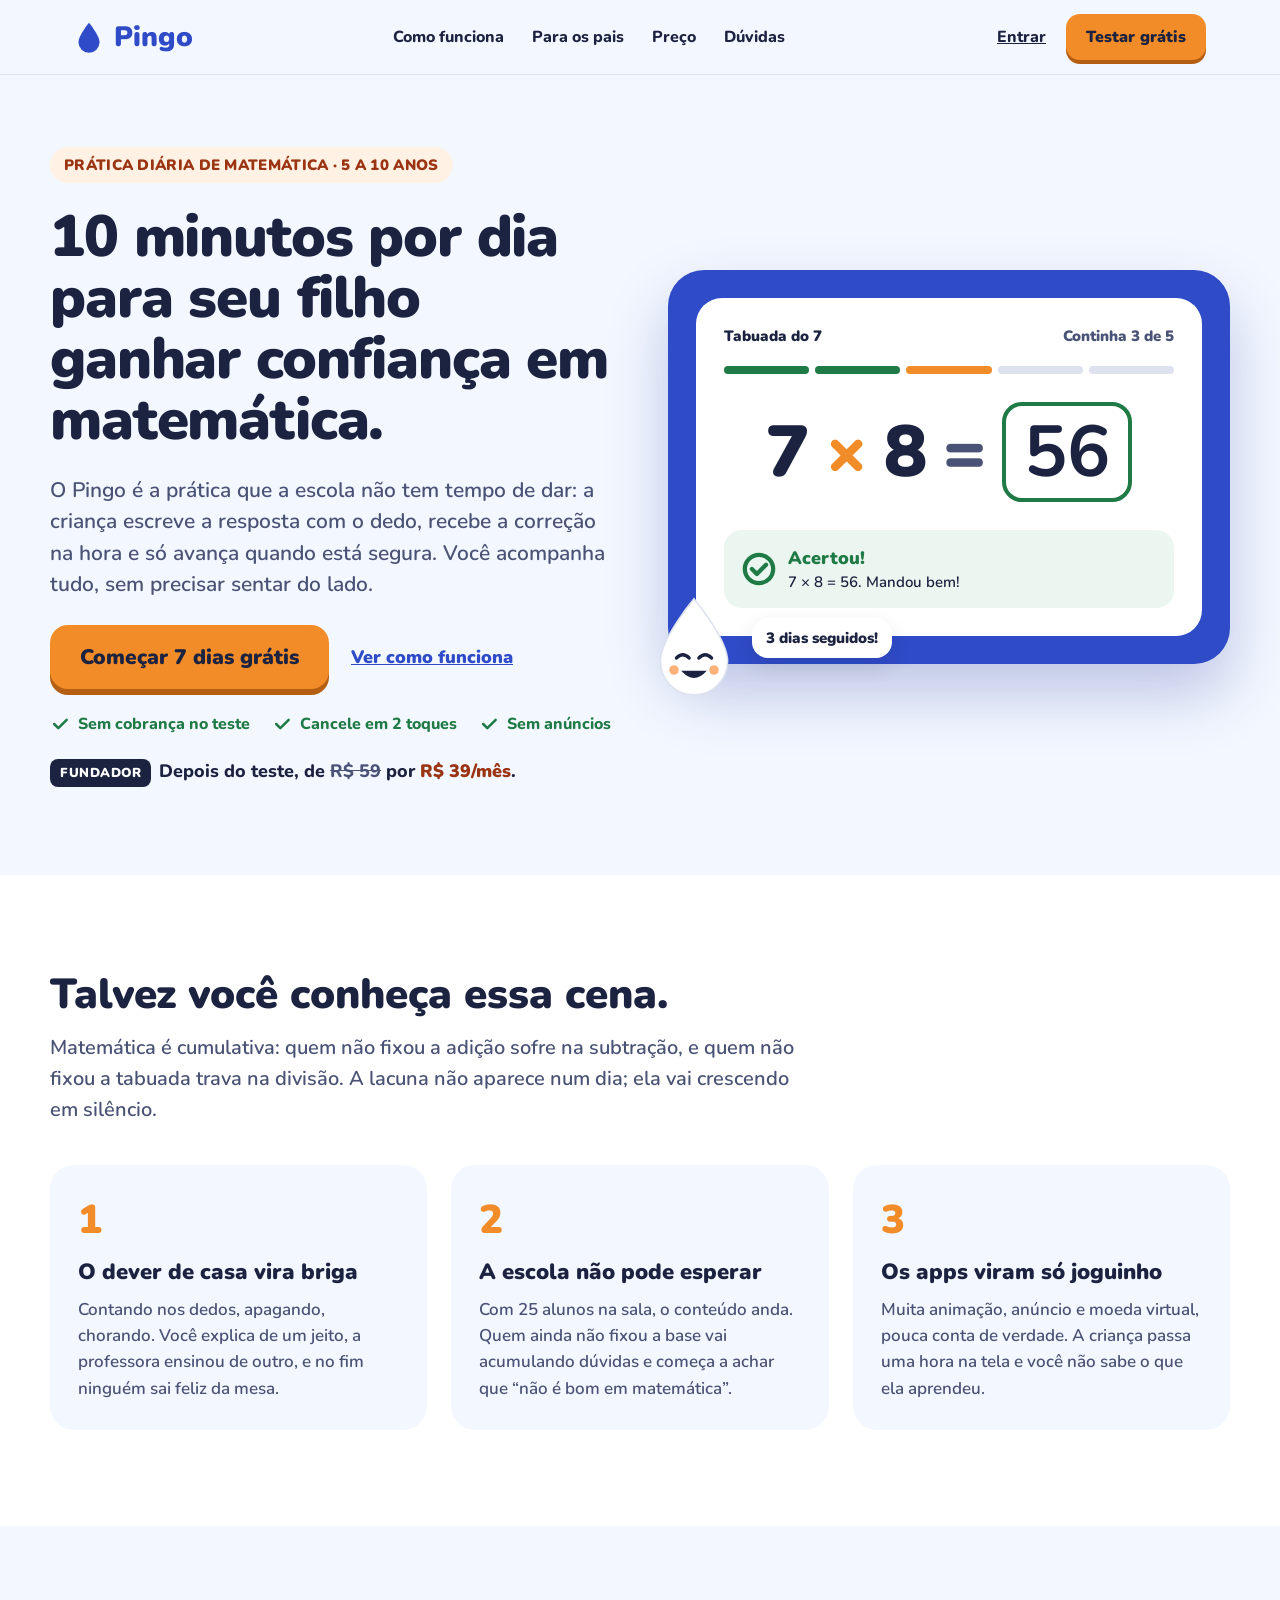
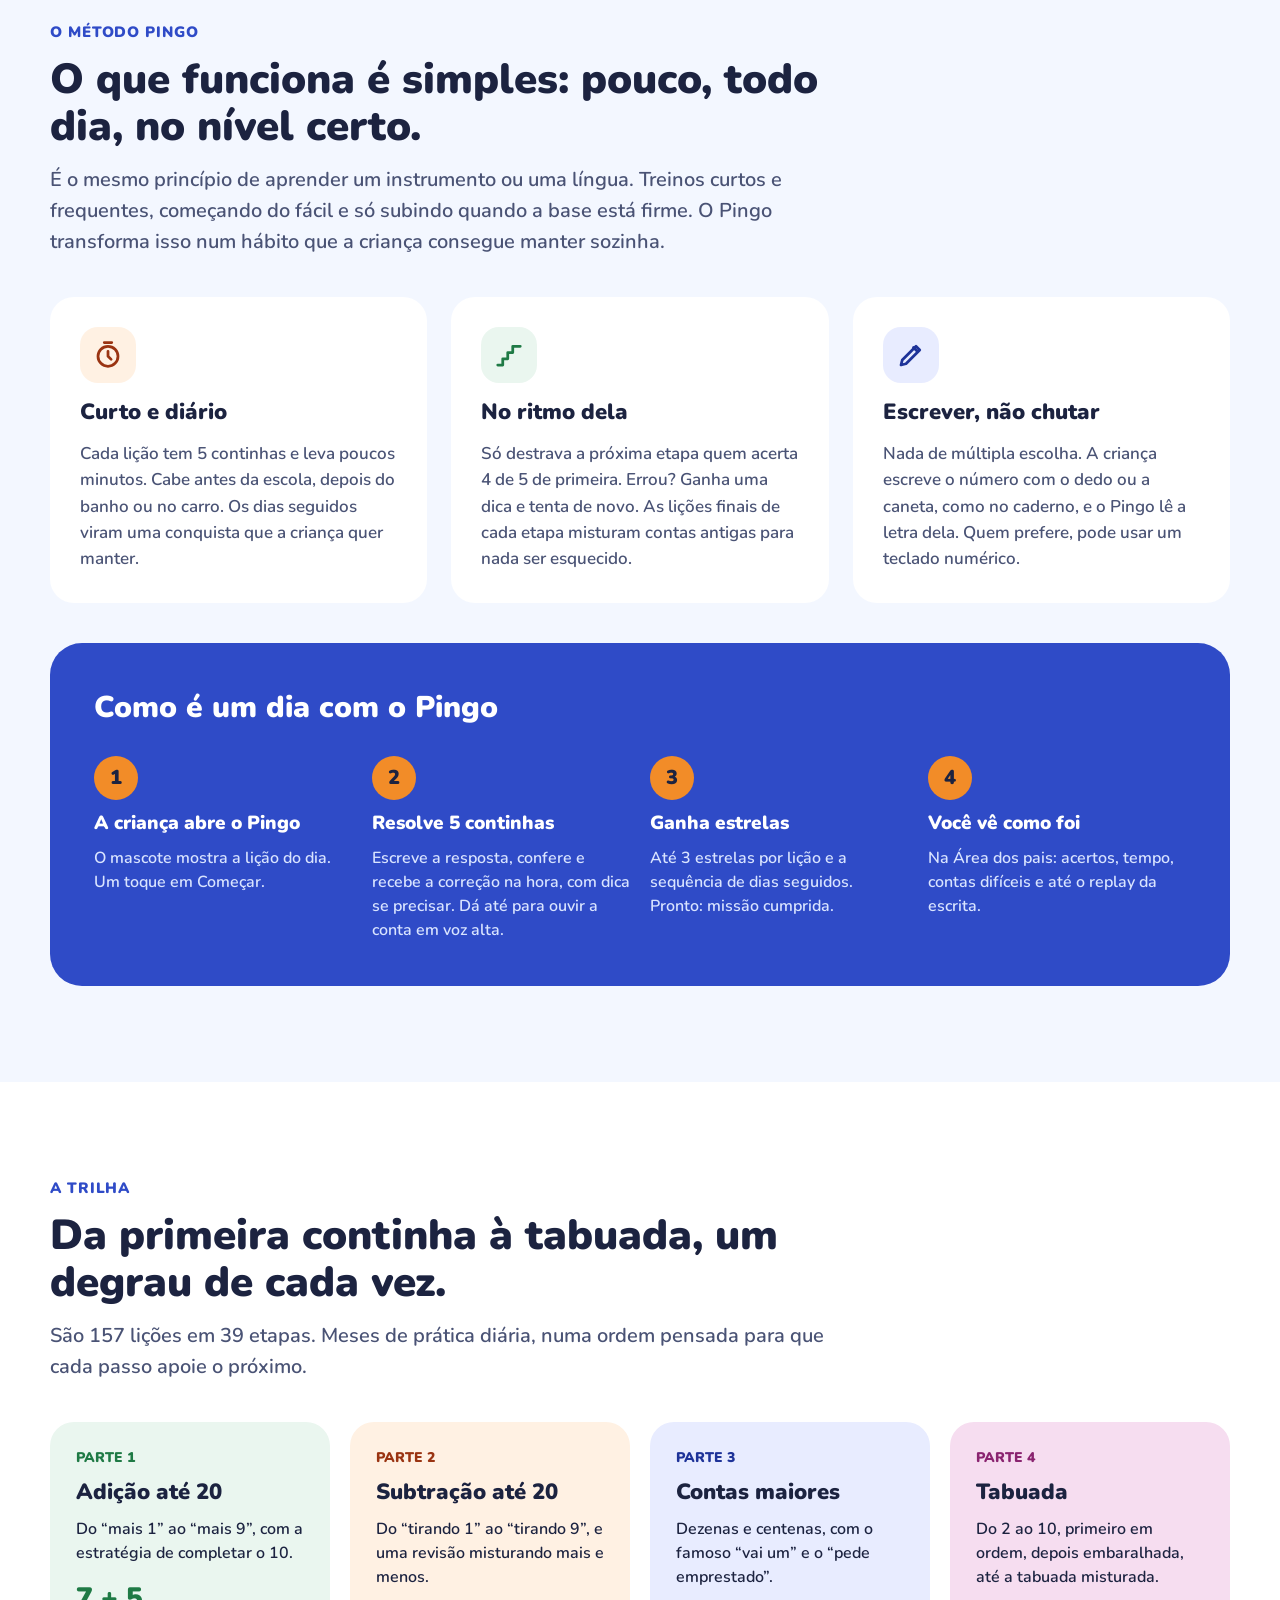
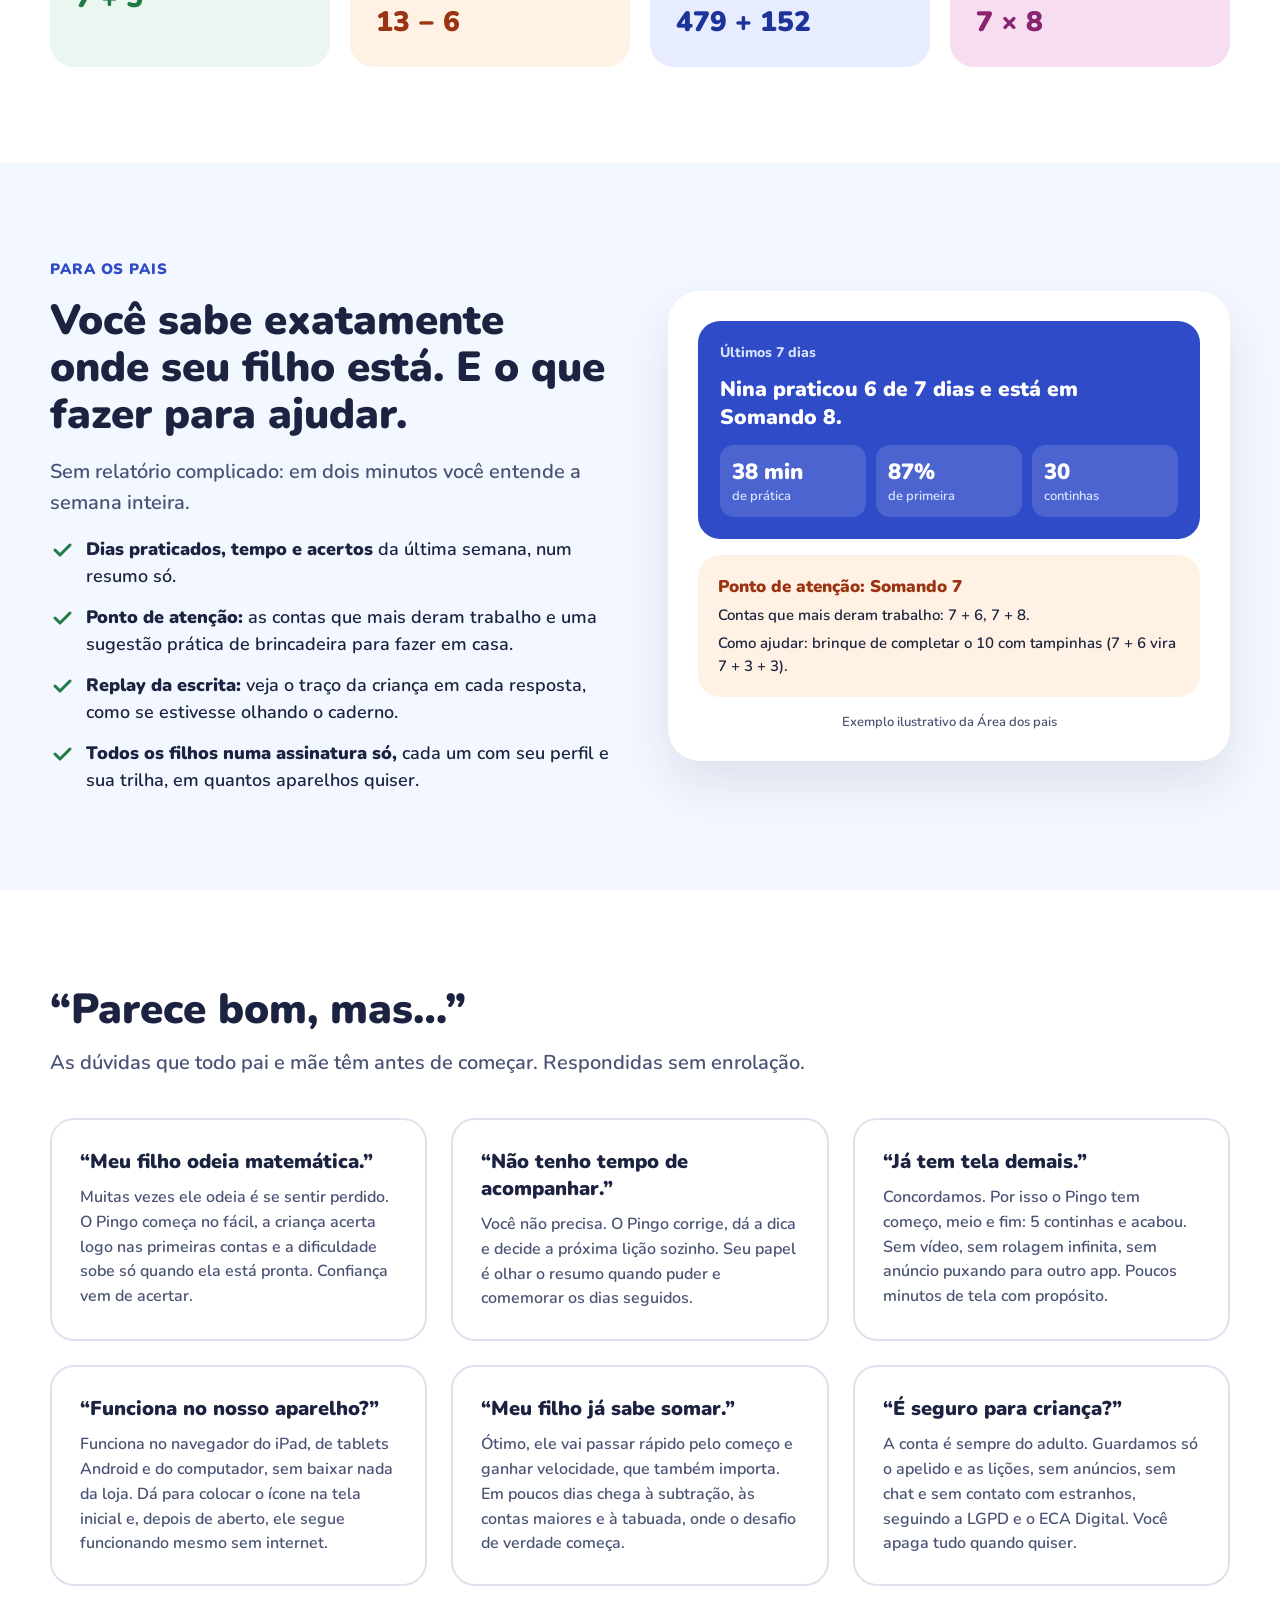
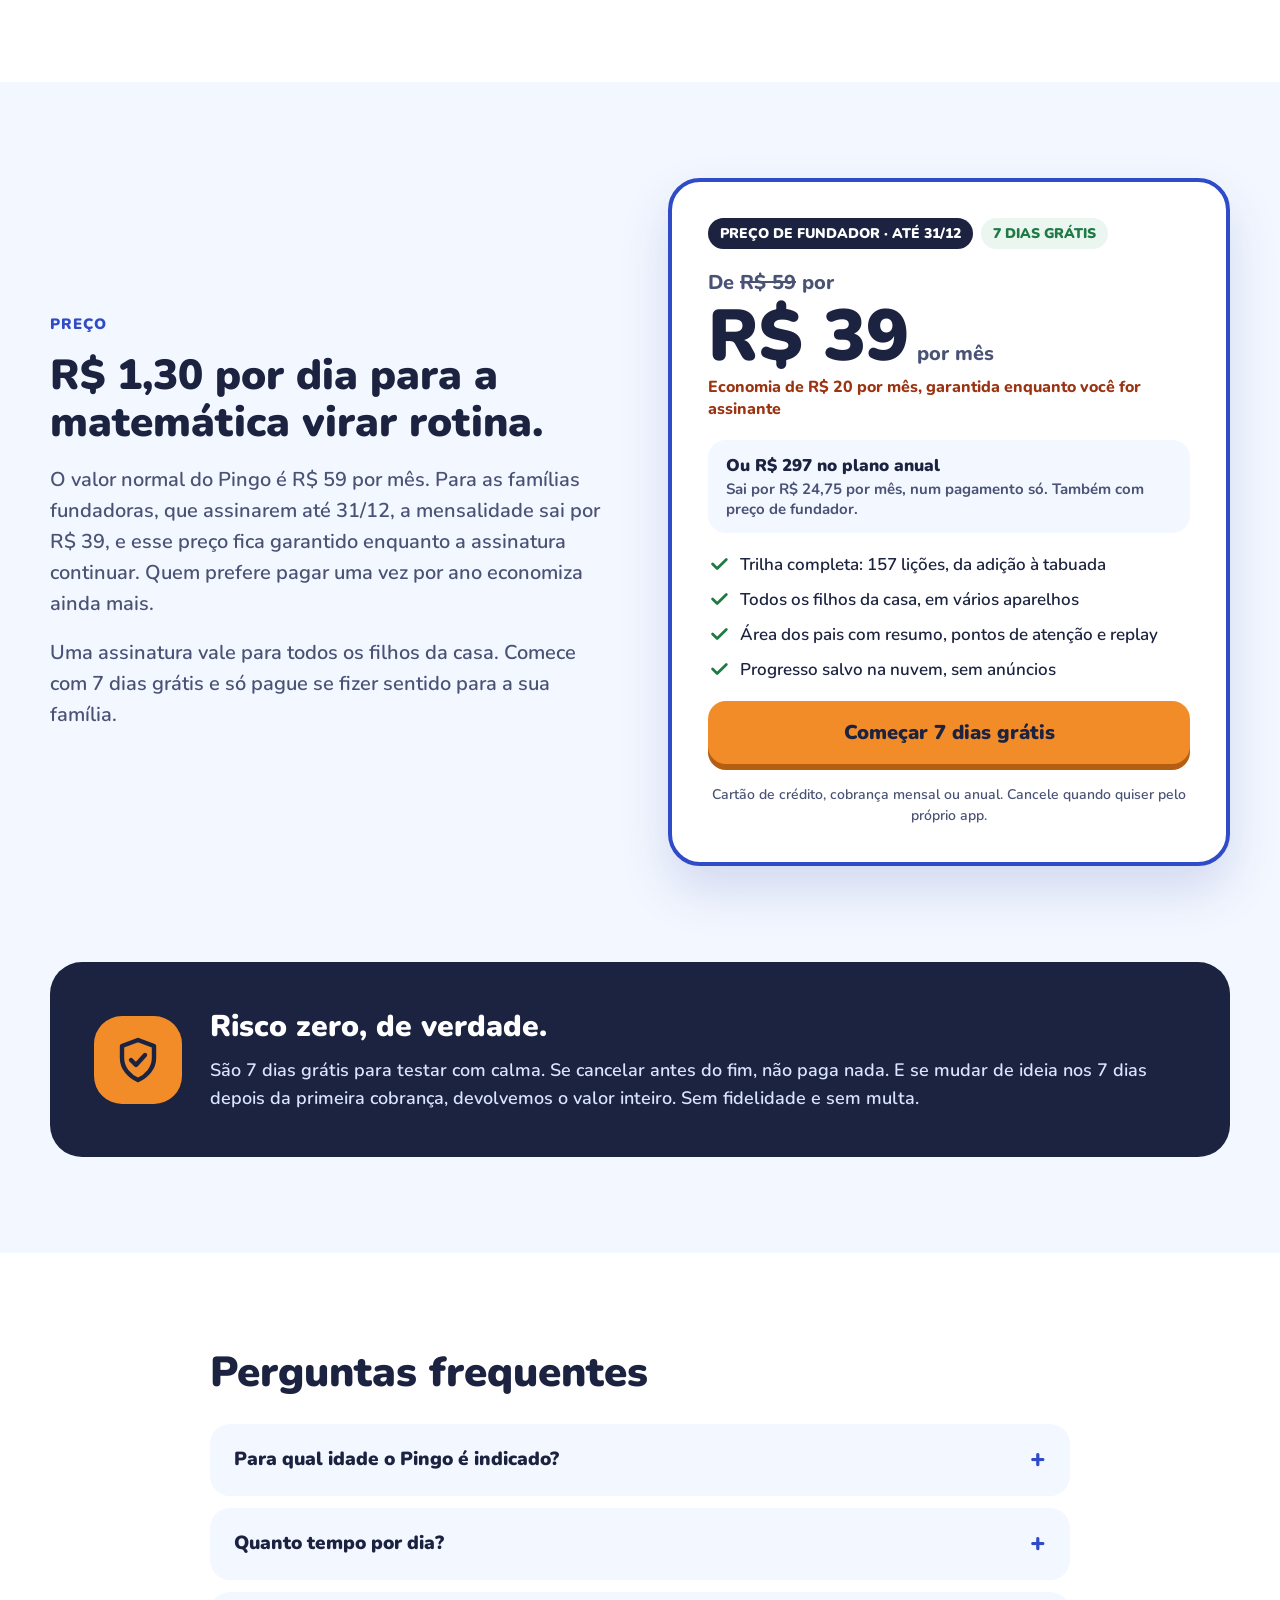
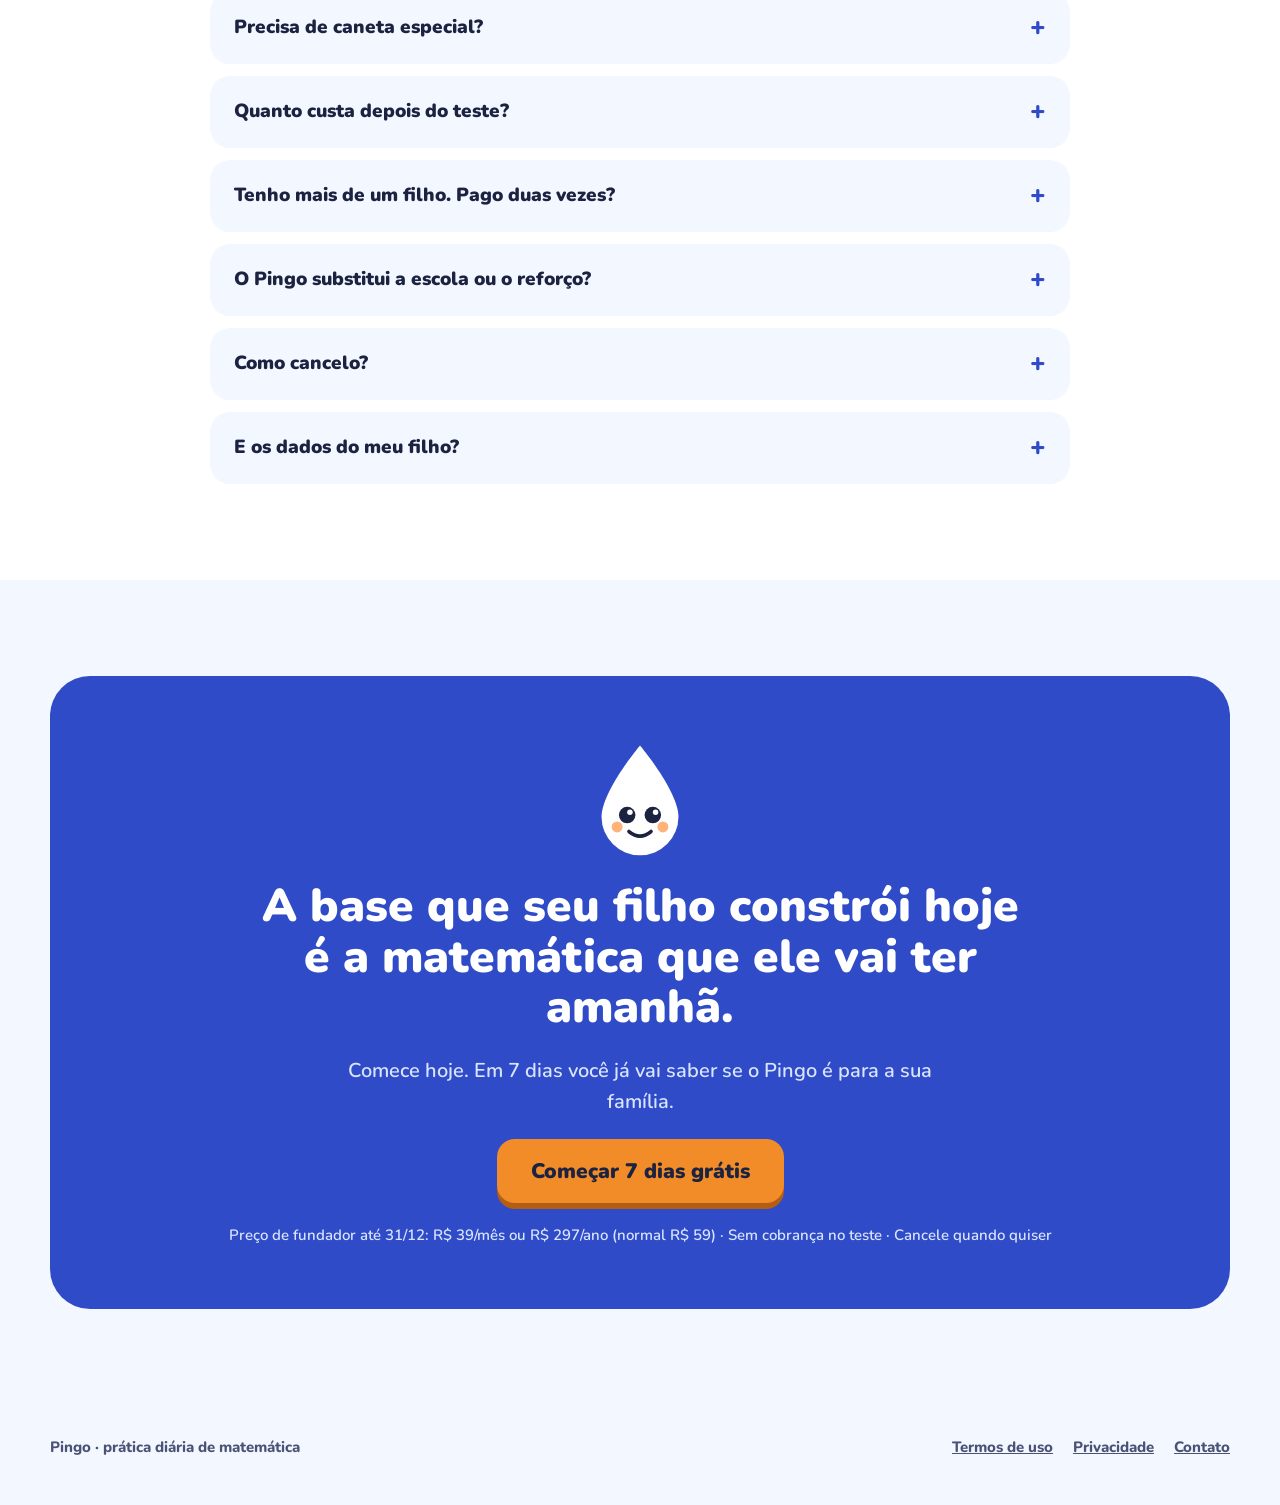
==== commit c52da1a7: "Plano anual, preço de fundador e CPF no checkout - planos.sql: preço anual, prazo da oferta de funda" ====
--- a/index.html
+++ b/index.html
@@ -88,7 +88,7 @@
 <li style="display: flex; gap: 8px; align-items: center"><svg width="20" height="20" viewBox="0 0 24 24" fill="none" stroke="#1F7A45" stroke-width="3" stroke-linecap="round" stroke-linejoin="round" aria-hidden="true"><path d="M5 12l5 5L20 7"></path></svg>Cancele em 2 toques</li>
 <li style="display: flex; gap: 8px; align-items: center"><svg width="20" height="20" viewBox="0 0 24 24" fill="none" stroke="#1F7A45" stroke-width="3" stroke-linecap="round" stroke-linejoin="round" aria-hidden="true"><path d="M5 12l5 5L20 7"></path></svg>Sem anúncios</li>
 </ul>
-<p style="margin: 0; display: flex; flex-wrap: wrap; align-items: baseline; gap: 8px; font-size: 18px; font-weight: 800"><span style="background: #1C2340; color: #FFFFFF; font-size: 13px; font-weight: 900; padding: 5px 10px; border-radius: 8px; letter-spacing: 0.04em">LANÇAMENTO</span><span>Depois do teste, de <s style="color: #4A5375">R$ 59</s> por <b style="font-weight: 900; color: #9A3412">R$ 39/mês</b>.</span></p>
+<p style="margin: 0; display: flex; flex-wrap: wrap; align-items: baseline; gap: 8px; font-size: 18px; font-weight: 800"><span style="background: #1C2340; color: #FFFFFF; font-size: 13px; font-weight: 900; padding: 5px 10px; border-radius: 8px; letter-spacing: 0.04em">FUNDADOR</span><span>Depois do teste, de <s style="color: #4A5375">R$ 59</s> por <b style="font-weight: 900; color: #9A3412">R$ 39/mês</b>.</span></p>
 </div>
 
 <!-- Mockup do app -->
@@ -298,18 +298,22 @@
 <div style="display: flex; flex-direction: column; gap: 18px">
 <p style="margin: 0; font-size: 15px; font-weight: 900; color: #2F4BC7; letter-spacing: 0.06em">PREÇO</p>
 <h2 class="h2" style="margin: 0; font-size: 42px; line-height: 1.12; font-weight: 900">R$ 1,30 por dia para a matemática virar rotina.</h2>
-<p style="margin: 0; font-size: 20px; line-height: 1.55; color: #4A5375">O valor normal do Pingo é R$ 59 por mês. Para as primeiras famílias, a mensalidade sai por R$ 39: um preço promocional de lançamento, por tempo limitado.</p>
+<p style="margin: 0; font-size: 20px; line-height: 1.55; color: #4A5375">O valor normal do Pingo é R$ 59 por mês. Para as famílias fundadoras, que assinarem até 31/12, a mensalidade sai por R$ 39, e esse preço fica garantido enquanto a assinatura continuar. Quem prefere pagar uma vez por ano economiza ainda mais.</p>
 <p style="margin: 0; font-size: 20px; line-height: 1.55; color: #4A5375">Uma assinatura vale para todos os filhos da casa. Comece com 7 dias grátis e só pague se fizer sentido para a sua família.</p>
 </div>
 <div style="background: #FFFFFF; border: 4px solid #2F4BC7; border-radius: 32px; padding: 36px; display: flex; flex-direction: column; gap: 20px; box-shadow: 0 24px 50px rgba(30,51,153,0.15)">
 <div style="display: flex; flex-wrap: wrap; gap: 8px">
-<p style="margin: 0; background: #1C2340; color: #FFFFFF; font-size: 14px; font-weight: 900; padding: 6px 12px; border-radius: 999px">PREÇO DE LANÇAMENTO</p>
+<p style="margin: 0; background: #1C2340; color: #FFFFFF; font-size: 14px; font-weight: 900; padding: 6px 12px; border-radius: 999px">PREÇO DE FUNDADOR · ATÉ 31/12</p>
 <p style="margin: 0; background: #EAF6EF; color: #1F7A45; font-size: 14px; font-weight: 900; padding: 6px 12px; border-radius: 999px">7 DIAS GRÁTIS</p>
 </div>
 <div style="display: flex; flex-direction: column; gap: 4px">
 <p style="margin: 0; font-size: 20px; font-weight: 800; color: #4A5375">De <s>R$ 59</s> por</p>
 <p style="margin: 0; display: flex; align-items: baseline; gap: 8px"><span style="font-size: 72px; font-weight: 900; line-height: 1; color: #1C2340">R$ 39</span><span style="font-size: 20px; font-weight: 800; color: #4A5375">por mês</span></p>
-<p style="margin: 0; font-size: 16px; font-weight: 800; color: #9A3412">Economia de R$ 20 por mês enquanto durar a promoção</p>
+<p style="margin: 0; font-size: 16px; font-weight: 800; color: #9A3412">Economia de R$ 20 por mês, garantida enquanto você for assinante</p>
+</div>
+<div style="background: #F3F7FF; border-radius: 18px; padding: 14px 18px; display: flex; flex-direction: column; gap: 2px">
+<p style="margin: 0; font-size: 17px; font-weight: 900; color: #1C2340">Ou R$ 297 no plano anual</p>
+<p style="margin: 0; font-size: 15px; font-weight: 700; color: #4A5375">Sai por R$ 24,75 por mês, num pagamento só. Também com preço de fundador.</p>
 </div>
 <ul style="margin: 0; padding: 0; list-style: none; display: flex; flex-direction: column; gap: 12px; font-size: 17px">
 <li style="display: flex; gap: 10px"><svg width="22" height="22" viewBox="0 0 24 24" fill="none" stroke="#1F7A45" stroke-width="3" stroke-linecap="round" stroke-linejoin="round" aria-hidden="true" style="flex: none"><path d="M5 12l5 5L20 7"></path></svg>Trilha completa: 157 lições, da adição à tabuada</li>
@@ -318,7 +322,7 @@
 <li style="display: flex; gap: 10px"><svg width="22" height="22" viewBox="0 0 24 24" fill="none" stroke="#1F7A45" stroke-width="3" stroke-linecap="round" stroke-linejoin="round" aria-hidden="true" style="flex: none"><path d="M5 12l5 5L20 7"></path></svg>Progresso salvo na nuvem, sem anúncios</li>
 </ul>
 <a class="cta" href="/app/" style="background: #F28C28; color: #1C2340; text-decoration: none; font-weight: 900; font-size: 20px; padding: 18px 24px; border-radius: 18px; box-shadow: 0 6px 0 #B35E12; min-height: 56px; display: flex; align-items: center; justify-content: center; text-align: center">Começar 7 dias grátis</a>
-<p style="margin: 0; font-size: 14px; line-height: 1.5; color: #4A5375; text-align: center">Cartão de crédito, cobrança mensal. Cancele quando quiser pelo próprio app.</p>
+<p style="margin: 0; font-size: 14px; line-height: 1.5; color: #4A5375; text-align: center">Cartão de crédito, cobrança mensal ou anual. Cancele quando quiser pelo próprio app.</p>
 </div>
 </div>
 </section>
@@ -342,7 +346,7 @@
 <details style="background: #F3F7FF; border-radius: 20px; padding: 22px 24px"><summary style="display: flex; justify-content: space-between; gap: 16px; font-size: 19px; font-weight: 900; min-height: 28px">Para qual idade o Pingo é indicado?<span class="mais" aria-hidden="true" style="color: #2F4BC7; font-size: 26px; line-height: 1">+</span></summary><p style="margin: 14px 0 0; font-size: 17px; line-height: 1.6; color: #4A5375">Em geral, de 5 a 10 anos. A trilha começa na adição até 20, comum no início da alfabetização, e vai até a tabuada, trabalhada nos anos seguintes. Cada criança avança no próprio ritmo.</p></details>
 <details style="background: #F3F7FF; border-radius: 20px; padding: 22px 24px"><summary style="display: flex; justify-content: space-between; gap: 16px; font-size: 19px; font-weight: 900; min-height: 28px">Quanto tempo por dia?<span class="mais" aria-hidden="true" style="color: #2F4BC7; font-size: 26px; line-height: 1">+</span></summary><p style="margin: 14px 0 0; font-size: 17px; line-height: 1.6; color: #4A5375">Uma lição de 5 continhas, que costuma levar poucos minutos. A constância vale mais do que o tempo: melhor um pouco todo dia do que uma hora no fim de semana.</p></details>
 <details style="background: #F3F7FF; border-radius: 20px; padding: 22px 24px"><summary style="display: flex; justify-content: space-between; gap: 16px; font-size: 19px; font-weight: 900; min-height: 28px">Precisa de caneta especial?<span class="mais" aria-hidden="true" style="color: #2F4BC7; font-size: 26px; line-height: 1">+</span></summary><p style="margin: 14px 0 0; font-size: 17px; line-height: 1.6; color: #4A5375">Não. Dá para escrever com o dedo. Se tiver uma caneta para tablet, fica ainda mais parecido com o caderno. E quem preferir pode responder pelo teclado numérico.</p></details>
-<details style="background: #F3F7FF; border-radius: 20px; padding: 22px 24px"><summary style="display: flex; justify-content: space-between; gap: 16px; font-size: 19px; font-weight: 900; min-height: 28px">Quanto custa depois do teste?<span class="mais" aria-hidden="true" style="color: #2F4BC7; font-size: 26px; line-height: 1">+</span></summary><p style="margin: 14px 0 0; font-size: 17px; line-height: 1.6; color: #4A5375">O valor normal é R$ 59 por mês. No lançamento, a mensalidade sai por R$ 39, cobrada no cartão de crédito a cada mês depois dos 7 dias grátis. Se algum dia o preço mudar, você é avisado por e-mail com 30 dias de antecedência e pode cancelar antes.</p></details>
+<details style="background: #F3F7FF; border-radius: 20px; padding: 22px 24px"><summary style="display: flex; justify-content: space-between; gap: 16px; font-size: 19px; font-weight: 900; min-height: 28px">Quanto custa depois do teste?<span class="mais" aria-hidden="true" style="color: #2F4BC7; font-size: 26px; line-height: 1">+</span></summary><p style="margin: 14px 0 0; font-size: 17px; line-height: 1.6; color: #4A5375">O valor normal é R$ 59 por mês. Para quem assina até 31/12, sai por R$ 39 por mês ou R$ 297 por ano, cobrados no cartão de crédito depois dos 7 dias grátis. É preço de fundador: ele não sobe enquanto a sua assinatura continuar ativa.</p></details>
 <details style="background: #F3F7FF; border-radius: 20px; padding: 22px 24px"><summary style="display: flex; justify-content: space-between; gap: 16px; font-size: 19px; font-weight: 900; min-height: 28px">Tenho mais de um filho. Pago duas vezes?<span class="mais" aria-hidden="true" style="color: #2F4BC7; font-size: 26px; line-height: 1">+</span></summary><p style="margin: 14px 0 0; font-size: 17px; line-height: 1.6; color: #4A5375">Não. Uma assinatura vale para todos os filhos da casa, cada um com seu perfil, sua trilha e seu progresso.</p></details>
 <details style="background: #F3F7FF; border-radius: 20px; padding: 22px 24px"><summary style="display: flex; justify-content: space-between; gap: 16px; font-size: 19px; font-weight: 900; min-height: 28px">O Pingo substitui a escola ou o reforço?<span class="mais" aria-hidden="true" style="color: #2F4BC7; font-size: 26px; line-height: 1">+</span></summary><p style="margin: 14px 0 0; font-size: 17px; line-height: 1.6; color: #4A5375">Não, e nem quer. O professor ensina o conceito; o Pingo garante a prática diária que fixa o que foi ensinado. É o treino que faz a matéria da escola ficar fácil.</p></details>
 <details style="background: #F3F7FF; border-radius: 20px; padding: 22px 24px"><summary style="display: flex; justify-content: space-between; gap: 16px; font-size: 19px; font-weight: 900; min-height: 28px">Como cancelo?<span class="mais" aria-hidden="true" style="color: #2F4BC7; font-size: 26px; line-height: 1">+</span></summary><p style="margin: 14px 0 0; font-size: 17px; line-height: 1.6; color: #4A5375">Na Área dos pais, em Assinatura, sem precisar falar com ninguém. O acesso continua até o fim do período já pago, e o progresso das crianças fica guardado se quiser voltar.</p></details>
@@ -358,7 +362,7 @@
 <h2 class="h2" style="margin: 0; font-size: 46px; line-height: 1.1; font-weight: 900; max-width: 760px">A base que seu filho constrói hoje é a matemática que ele vai ter amanhã.</h2>
 <p style="margin: 0; font-size: 20px; line-height: 1.55; color: #D9E4FF; max-width: 640px">Comece hoje. Em 7 dias você já vai saber se o Pingo é para a sua família.</p>
 <a class="cta" href="/app/" style="background: #F28C28; color: #1C2340; text-decoration: none; font-weight: 900; font-size: 21px; padding: 18px 34px; border-radius: 18px; box-shadow: 0 6px 0 #B35E12; min-height: 56px; display: inline-flex; align-items: center">Começar 7 dias grátis</a>
-<p style="margin: 0; font-size: 15px; color: #D9E4FF">Preço de lançamento: R$ 39/mês (normal R$ 59) · Sem cobrança no teste · Cancele quando quiser</p>
+<p style="margin: 0; font-size: 15px; color: #D9E4FF">Preço de fundador até 31/12: R$ 39/mês ou R$ 297/ano (normal R$ 59) · Sem cobrança no teste · Cancele quando quiser</p>
 </div>
 </section>
 
